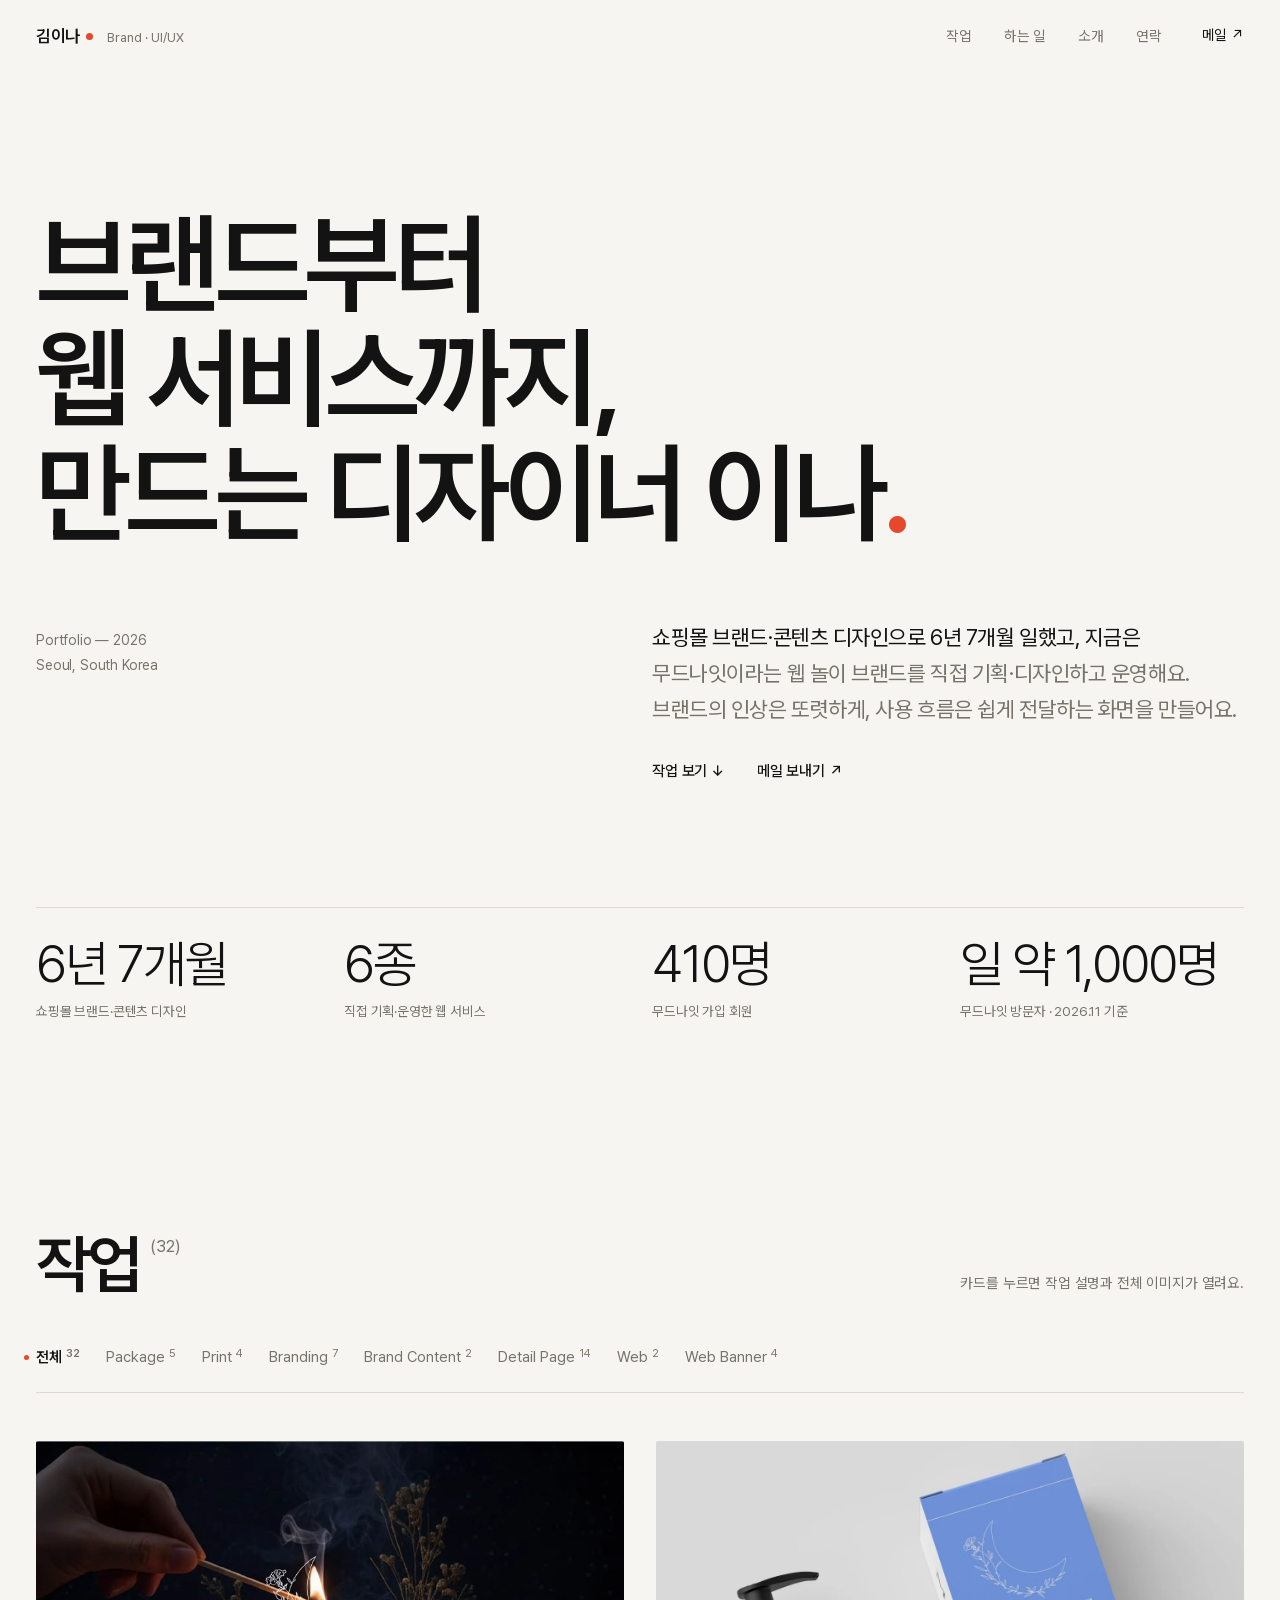
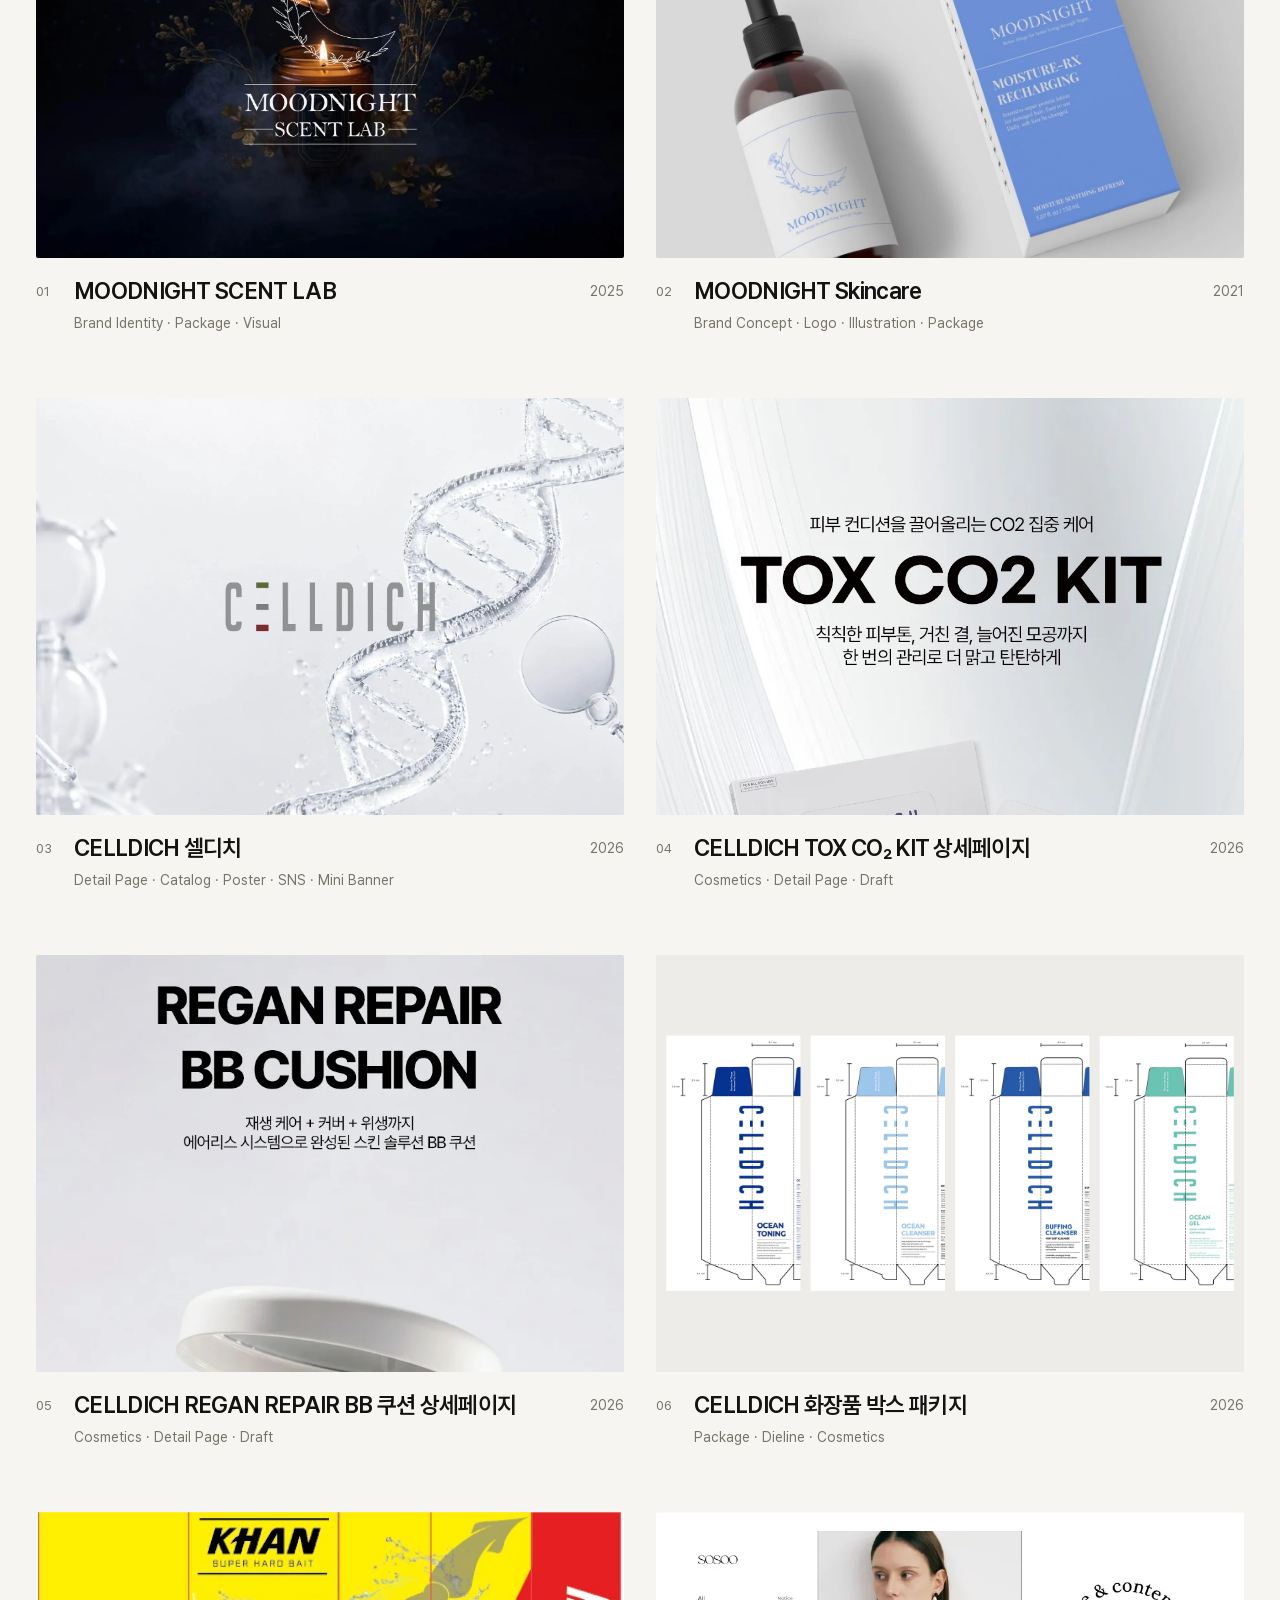
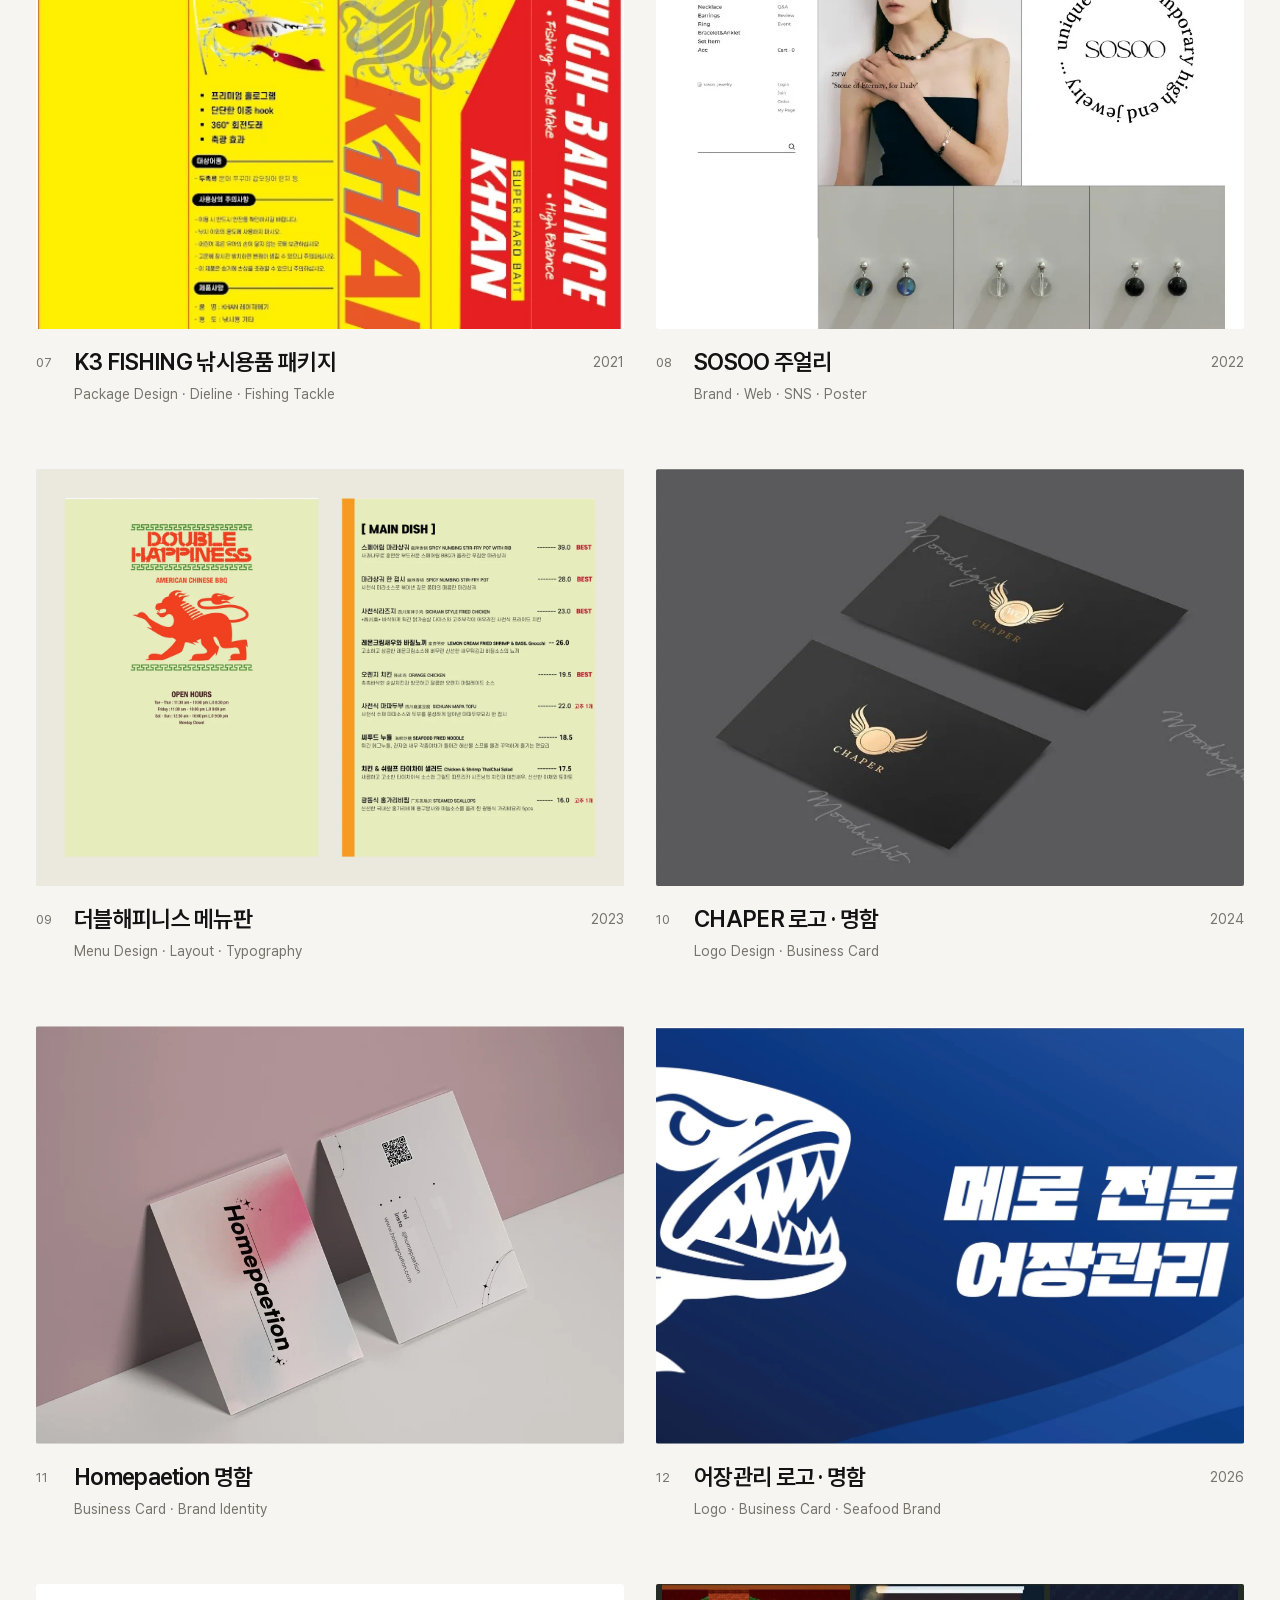
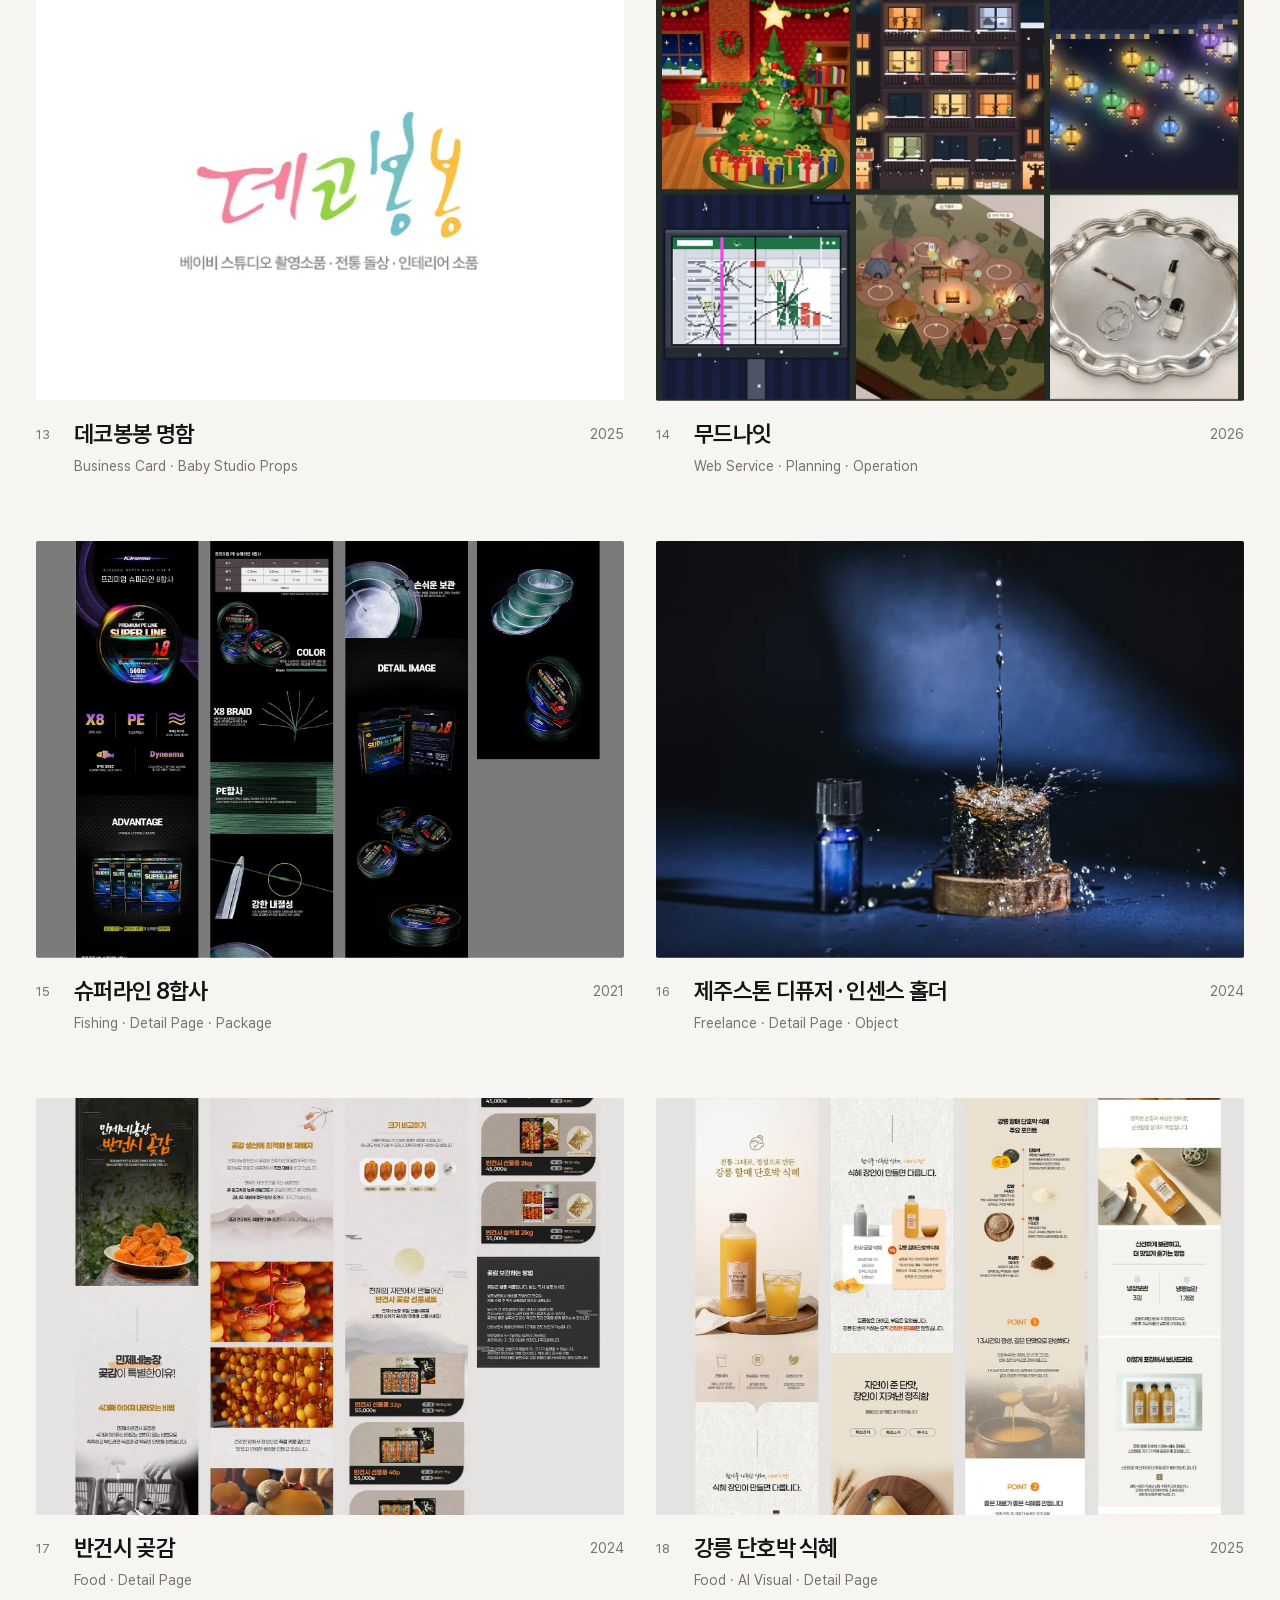
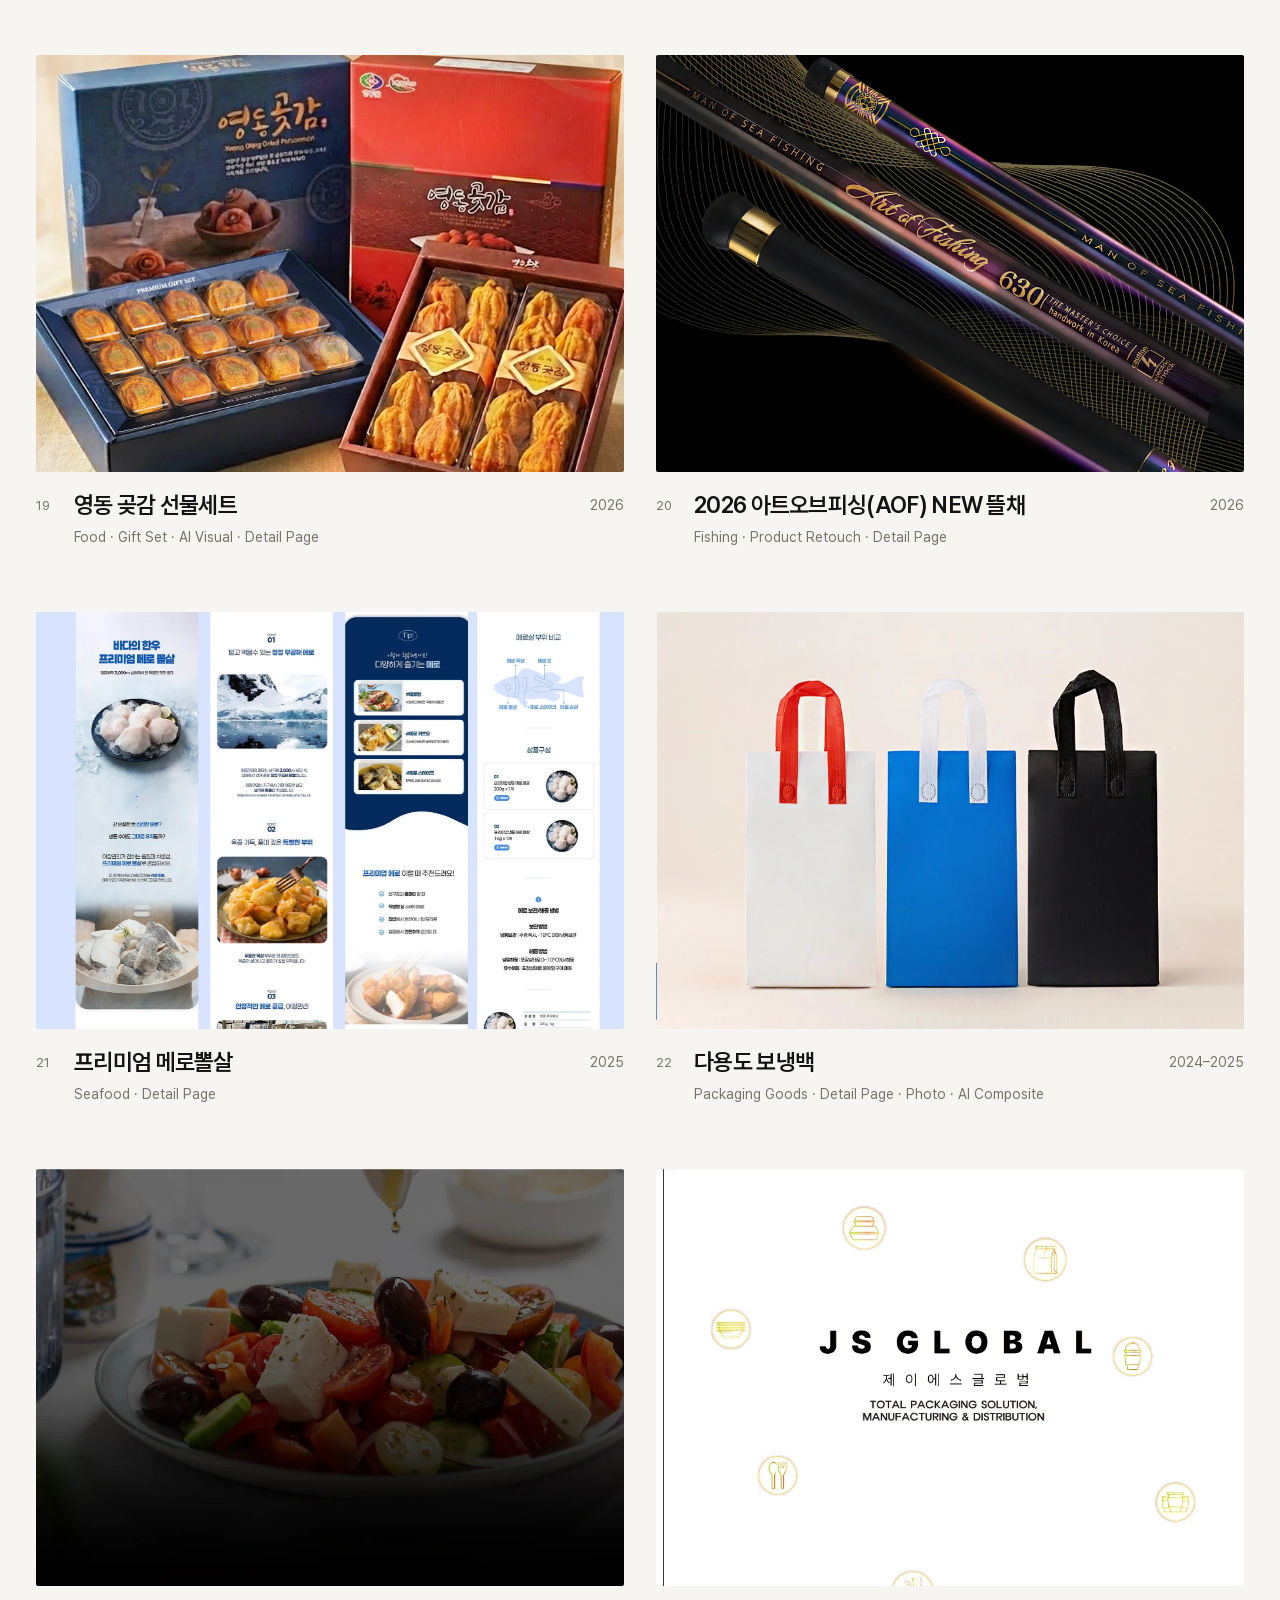
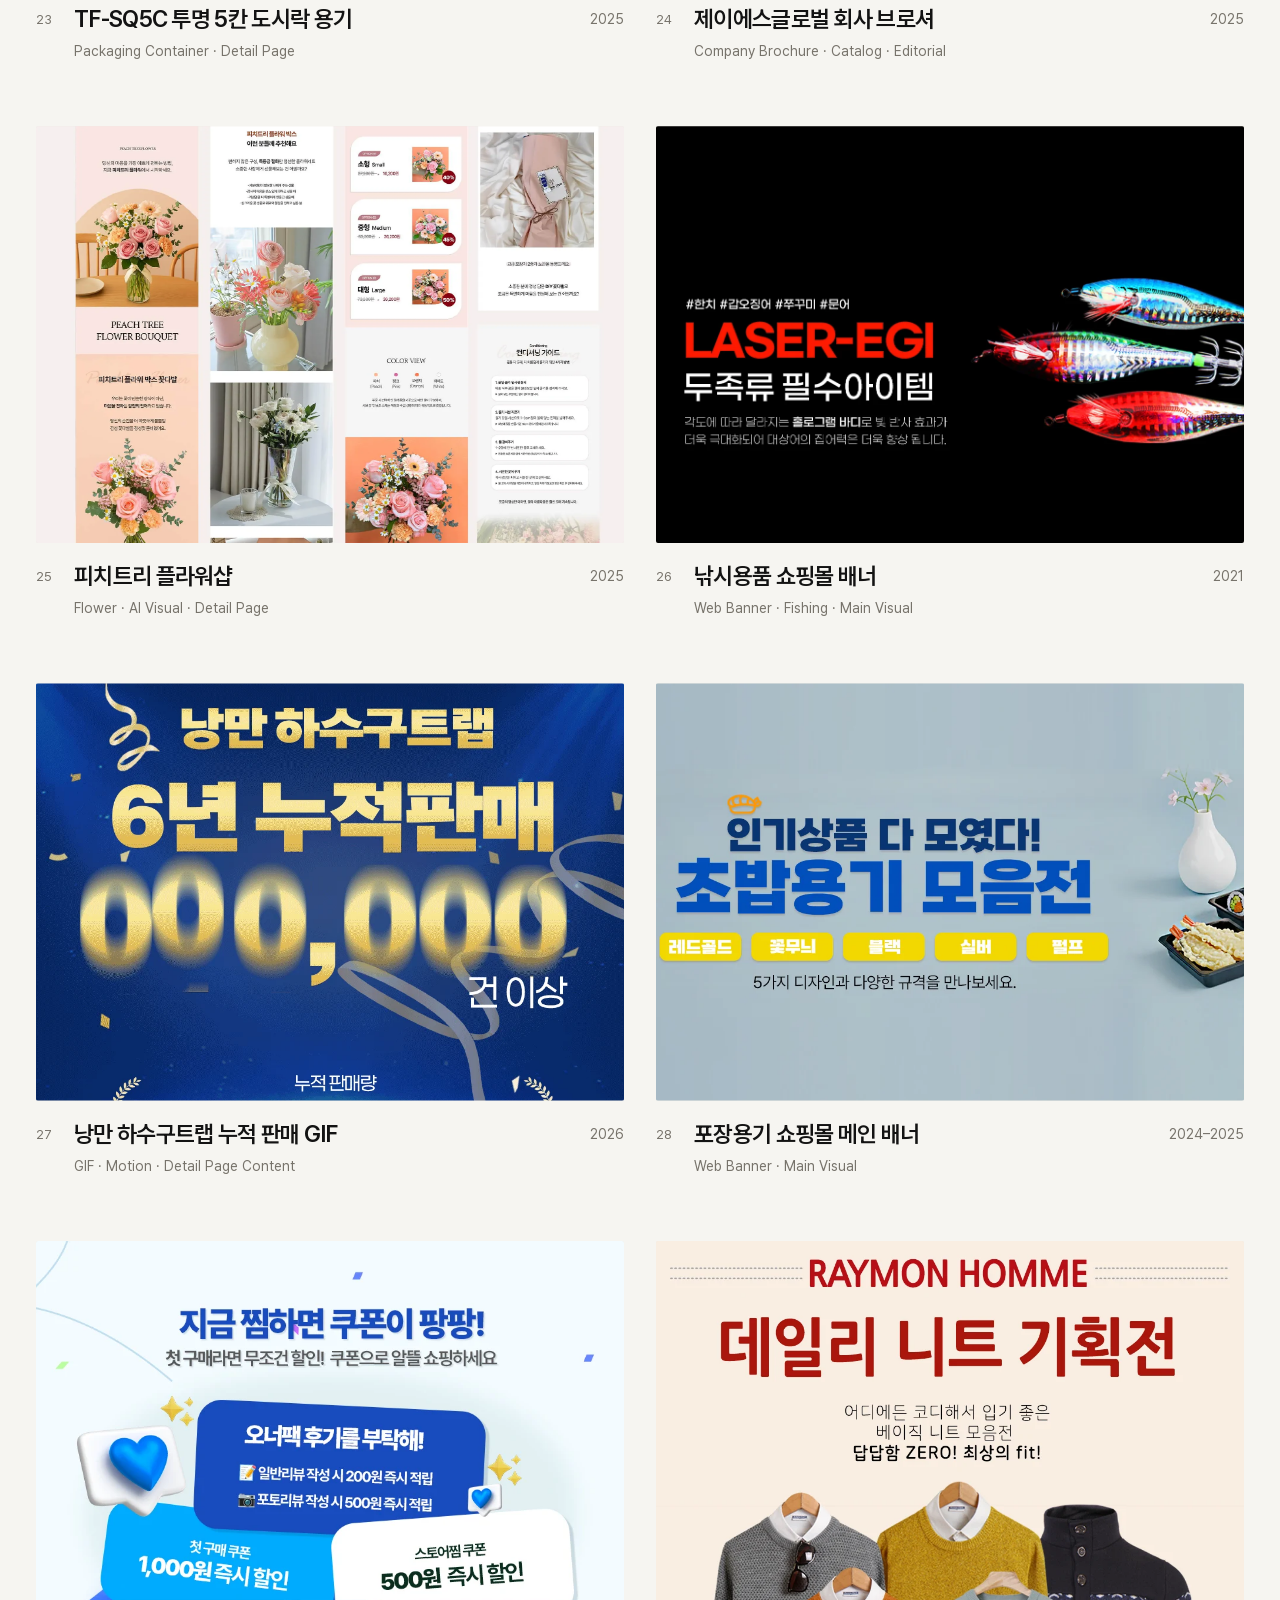
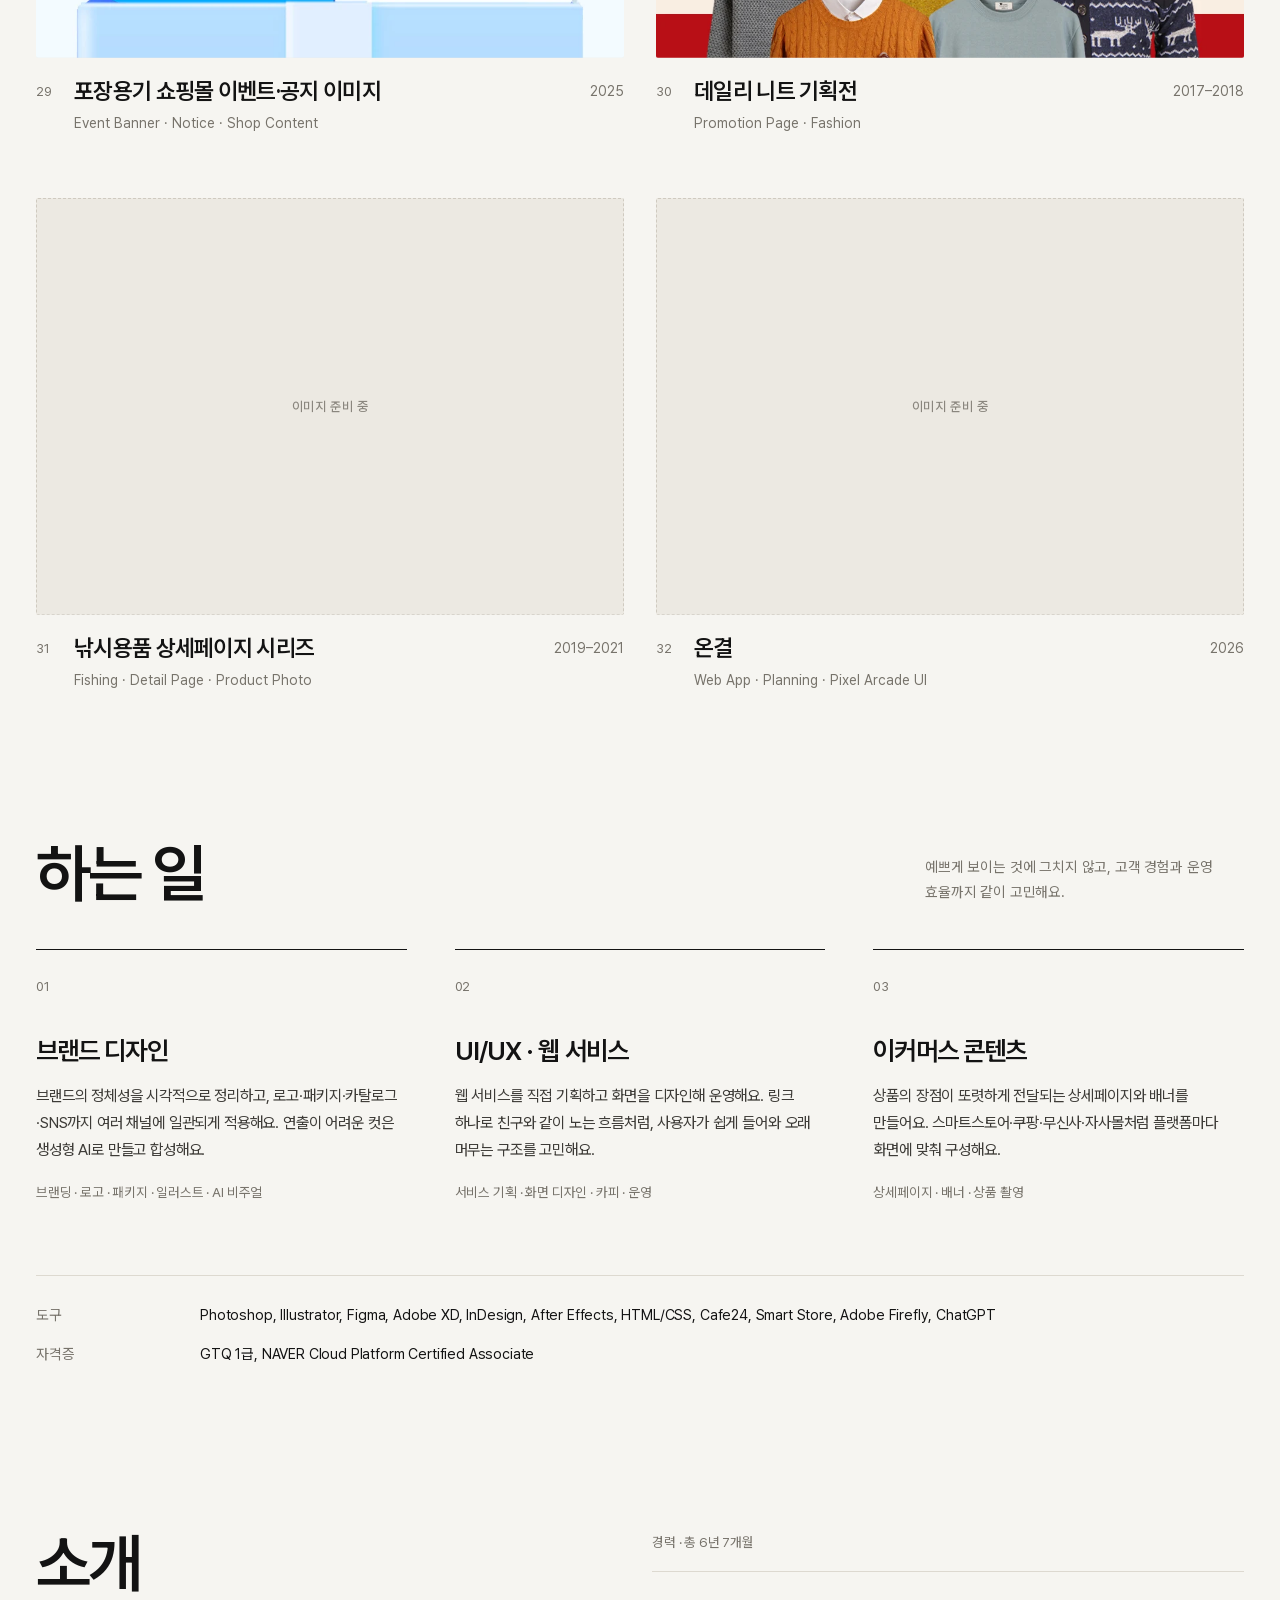
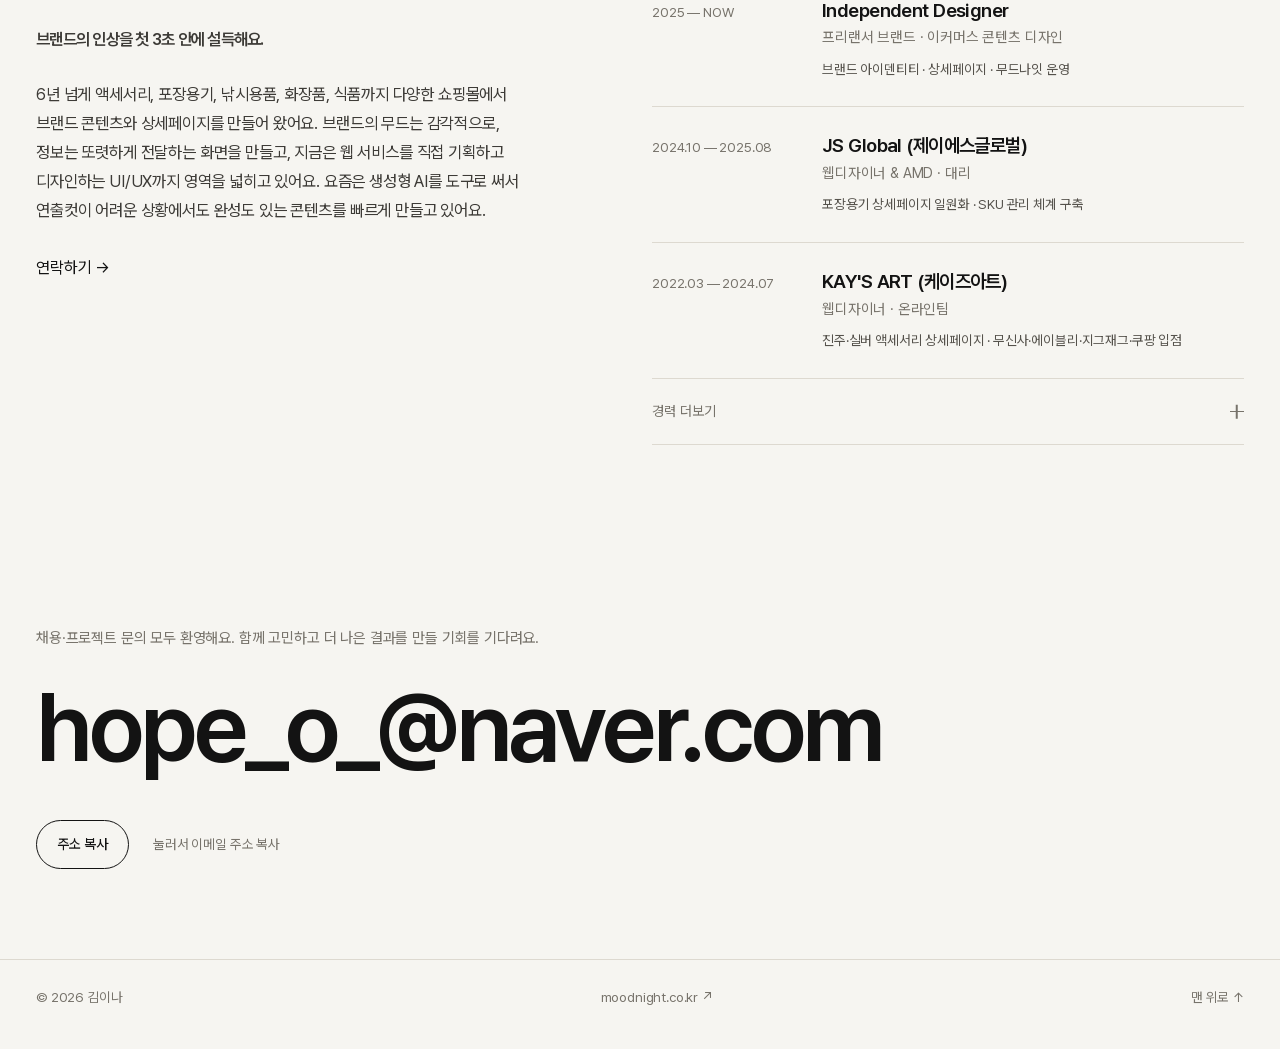
==== index.html @ 915536a5 "Set years for 어장관리 (2026) and 데코봉봉 (2025) Co-Authored-By: Claude Sonnet 5.5 <noreply@anthropic.com> " ====
<!DOCTYPE html><html lang="ko"><head><meta charset="utf-8"><meta name="viewport" content="width=device-width,initial-scale=1">
<title>INA. Portfolio — 브랜드 디자이너 · UI/UX 김이나</title>
<meta name="description" content="브랜드 디자이너 · UI/UX 디자이너 김이나의 포트폴리오. 브랜드 아이덴티티, 패키지, 상세페이지, 그리고 직접 기획하고 운영하는 웹 놀이 브랜드 무드나잇.">
<meta property="og:type" content="website"><meta property="og:title" content="INA. Portfolio — 브랜드 디자이너 · UI/UX 김이나"><meta property="og:description" content="브랜드부터 웹 서비스까지 만드는 디자이너 이나의 포트폴리오."><meta property="og:url" content="https://portfolio.moodnight.co.kr/"><meta property="og:image" content="https://portfolio.moodnight.co.kr/img/og.png?v=2"><meta property="og:image:width" content="1200"><meta property="og:image:height" content="630"><meta property="og:image:alt" content="INA. Portfolio — 브랜드 디자이너 · UI/UX 김이나의 포트폴리오"><meta property="og:locale" content="ko_KR"><meta name="twitter:card" content="summary_large_image">
<link rel="canonical" href="https://portfolio.moodnight.co.kr/">
<meta name="theme-color" content="#F6F5F1">
<link rel="preload" href="fonts/pretendard-var.woff2" as="font" type="font/woff2" crossorigin>
<script>document.documentElement.classList.add('js')</script>
<style>
@font-face{font-family:"Pretendard Var";src:url(fonts/pretendard-var.woff2) format("woff2-variations"),url(fonts/pretendard-var.woff2) format("woff2");font-weight:45 920;font-display:swap}
:root{--bg:#F6F5F1;--ink:#131313;--mute:#77736B;--line:#DDD9D0;--card:#ECE9E2;--accent:#E5482D;--ease:cubic-bezier(.2,.7,.2,1);
--sans:"Pretendard Var","Apple SD Gothic Neo","Malgun Gothic",system-ui,sans-serif}
*{box-sizing:border-box}[hidden]{display:none!important}
html{scroll-behavior:smooth;scroll-padding-top:90px}
body{margin:0;background:var(--bg);color:var(--ink);font:400 16px/1.75 var(--sans);word-break:keep-all;-webkit-font-smoothing:antialiased;overflow-x:clip;letter-spacing:-.01em}
a{color:inherit;text-decoration:none}button{font:inherit;color:inherit;background:none;border:0;padding:0;text-align:inherit;cursor:pointer}
img{display:block;max-width:100%}::selection{background:var(--accent);color:#fff}
:focus-visible{outline:2px solid var(--accent);outline-offset:4px}
.wrap{width:min(100% - 72px,1320px);margin:0 auto}
.mute{color:var(--mute)}
.ul{background:linear-gradient(currentColor,currentColor) 0 100%/0 1px no-repeat;transition:background-size .5s var(--ease);padding-bottom:3px}
.ul:hover{background-size:100% 1px}

/* header */
.top{position:sticky;top:0;z-index:50;background:rgba(246,245,241,.86);backdrop-filter:blur(14px);transition:transform .5s var(--ease)}
.top.hide{transform:translateY(-100%)}
.top-in{height:72px;display:flex;align-items:center;gap:40px}
.logo{font:600 17px/1 var(--sans);letter-spacing:-.02em}.logo i{display:inline-block;width:7px;height:7px;border-radius:50%;background:var(--accent);margin-left:6px;vertical-align:2px}
.logo small{font:400 13px/1 var(--sans);color:var(--mute);margin-left:14px;letter-spacing:0}
.nav{display:flex;gap:32px;margin-left:auto;font-size:14.5px}
.nav a{color:var(--mute);transition:color .3s}.nav a:hover{color:var(--ink)}
.top .mailtop{font-size:14.5px}
.menu-btn{display:none;margin-left:auto;font-size:14.5px}
.mobile-nav{background:var(--bg);border-top:1px solid var(--line)}
.mobile-nav a{display:block;padding:18px 36px;font:600 24px/1 var(--sans);border-bottom:1px solid var(--line);letter-spacing:-.03em}

/* hero */
.hero{padding:15vh 0 60px}
h1{font:600 clamp(44px,8.6vw,138px)/1.04 var(--sans);letter-spacing:-.05em;margin:0 0 70px}
h1 .dot{color:var(--accent)}
.hero-row{display:grid;grid-template-columns:repeat(12,1fr);gap:24px;align-items:start}
.hero-row .l{grid-column:1/6;font-size:14px;color:var(--mute);padding-top:8px}
.hero-row .r{grid-column:7/13}
.hero-row p{margin:0 0 30px;font-size:clamp(18px,1.7vw,22px);line-height:1.65;letter-spacing:-.02em}
.hero-row p span{color:var(--mute)}
.links{display:flex;flex-wrap:wrap;gap:12px 32px;font-size:15px;font-weight:500}
.facts{display:grid;grid-template-columns:repeat(4,1fr);gap:24px;margin-top:120px;border-top:1px solid var(--line);padding-top:28px}
.facts b{display:block;font:300 clamp(34px,4vw,60px)/1.1 var(--sans);letter-spacing:-.04em}
.facts span{display:block;margin-top:8px;font-size:13.5px;color:var(--mute);line-height:1.55}

/* works */
.sec{padding:150px 0 0}
.sec-head{display:flex;flex-wrap:wrap;justify-content:space-between;align-items:flex-end;gap:20px 40px;margin-bottom:44px}
.sec-head h2{margin:0;font:600 clamp(36px,5vw,72px)/1 var(--sans);letter-spacing:-.045em}
.sec-head h2 sup{font:400 .26em/1 var(--sans);color:var(--mute);margin-left:10px;vertical-align:top;letter-spacing:0;position:relative;top:.4em}
.sec-head p{margin:0;font-size:14.5px;color:var(--mute);max-width:22em}
.tabs{display:flex;flex-wrap:wrap;gap:6px 26px;margin:0 0 48px;padding-bottom:18px;border-bottom:1px solid var(--line)}
.filter-button{font-size:15px;color:var(--mute);position:relative;transition:color .3s;padding:4px 0}
.filter-button span{font-size:11px;vertical-align:top;margin-left:4px;color:var(--mute)}
.filter-button:hover{color:var(--ink)}
.filter-button.active{color:var(--ink);font-weight:600}
.filter-button.active::before{content:"";position:absolute;left:-12px;top:50%;width:5px;height:5px;margin-top:-2px;border-radius:50%;background:var(--accent)}
.work-grid{display:grid;grid-template-columns:repeat(2,1fr);gap:64px 32px}
.project-card{display:block;text-align:left}
.pc-art{position:relative;aspect-ratio:1.41;overflow:hidden;background:var(--card);border-radius:2px}
.pc-empty{display:grid;place-items:center;font:500 13px/1 var(--sans);color:#8a867e;letter-spacing:.04em;border:1px dashed #cfcac0}
.pc-art img{width:100%;height:100%;object-fit:cover;transition:transform 1.2s var(--ease)}
.project-card:hover .pc-art img,.project-card:focus-visible .pc-art img{transform:scale(1.04)}
.pc-info{display:grid;grid-template-columns:38px 1fr auto;grid-template-areas:"num name year" ". sub sub";gap:6px 0;padding-top:18px}
.pc-num{grid-area:num;font-size:13px;color:var(--mute);padding-top:5px}
.pc-name{grid-area:name;font:600 clamp(19px,1.8vw,24px)/1.35 var(--sans);letter-spacing:-.03em}
.pc-year{grid-area:year;font-size:14px;color:var(--mute);padding-top:3px}
.pc-sub{grid-area:sub;font-size:14px;color:var(--mute);line-height:1.5}
.pc-cat,.pc-lead{display:none}

/* capabilities */
.cols{display:grid;grid-template-columns:repeat(3,1fr);gap:48px}
.col{border-top:1px solid var(--ink);padding-top:22px}
.col .n{font-size:13px;color:var(--mute)}
.col h3{margin:34px 0 14px;font:600 26px/1.3 var(--sans);letter-spacing:-.035em}
.col p{margin:0 0 18px;color:#3d3b37;font-size:15.5px}
.col .kw{font-size:13.5px;color:var(--mute);margin:0}
.kit{display:grid;grid-template-columns:140px 1fr;gap:14px 24px;margin-top:70px;padding-top:26px;border-top:1px solid var(--line);font-size:14.5px}
.kit dt{color:var(--mute)}.kit dd{margin:0}

/* about */
.about{display:grid;grid-template-columns:repeat(12,1fr);gap:24px}
.about .l{grid-column:1/6}.about .r{grid-column:7/13}
.statement{font:600 clamp(28px,3.4vw,48px)/1.28 var(--sans);letter-spacing:-.045em;margin:0 0 34px}
.about .l p{margin:0 0 30px;color:#3d3b37;font-size:16.5px;max-width:30em}
.total{font-size:13.5px;color:var(--mute);margin:0 0 16px}
.career li:last-child{border-bottom:0}
.more{display:grid;grid-template-rows:0fr;transition:grid-template-rows .6s var(--ease)}
.more.open{grid-template-rows:1fr}
.more-in{overflow:hidden;min-height:0}
.more-in .career li{opacity:0;transform:translateY(-10px);transition:opacity .5s var(--ease),transform .5s var(--ease)}
.more.open .more-in .career li{opacity:1;transform:none}
.more.open .more-in .career li:nth-child(2){transition-delay:.1s}
.morebtn{display:flex;align-items:center;justify-content:space-between;width:100%;padding:20px 0;border-top:1px solid var(--line);border-bottom:1px solid var(--line);font-size:14px;color:var(--mute);cursor:pointer;transition:color .3s}
.morebtn:hover{color:var(--ink)}
.morebtn i{position:relative;width:14px;height:14px;flex:none}
.morebtn i::before,.morebtn i::after{content:"";position:absolute;left:0;top:6px;width:14px;height:1.5px;background:currentColor;transition:transform .4s var(--ease)}
.morebtn i::after{transform:rotate(90deg)}
.morebtn[aria-expanded="true"] i::after{transform:rotate(0)}
.career{list-style:none;margin:0;padding:0}
.career li{display:grid;grid-template-columns:150px 1fr;gap:20px;padding:26px 0;border-top:1px solid var(--line)}
.career time{font-size:13.5px;color:var(--mute);padding-top:3px;line-height:1.7}
.career b{display:block;font:600 19px/1.4 var(--sans);letter-spacing:-.03em}
.career p{margin:0;color:var(--mute);font-size:14.5px}
.career small{display:block;margin-top:8px;font-size:13.5px;line-height:1.7;color:#55524c}

/* contact */
.contact{padding:180px 0 90px}
.contact .q{font-size:15px;color:var(--mute);margin:0 0 24px}
.big-mail{display:inline-block;font:600 clamp(30px,7.6vw,116px)/1.06 var(--sans);letter-spacing:-.05em;word-break:break-all;background:linear-gradient(var(--accent),var(--accent)) 0 100%/0 .06em no-repeat;transition:background-size .7s var(--ease),color .4s}
.big-mail:hover{background-size:100% .06em;color:var(--accent)}
.contact .row{display:flex;flex-wrap:wrap;gap:14px 24px;align-items:center;margin-top:42px;font-size:14.5px}
.pill{border:1px solid var(--ink);border-radius:100px;padding:11px 20px;font-size:14px;font-weight:500;transition:background .3s,color .3s}
.pill:hover{background:var(--ink);color:var(--bg)}
#copy-text{color:var(--mute);font-size:13.5px}
.foot{border-top:1px solid var(--line);padding:26px 0 40px;font-size:13.5px;color:var(--mute)}
.foot .wrap{display:flex;flex-wrap:wrap;gap:10px 32px;justify-content:space-between}
.foot a:hover{color:var(--ink)}

/* modal */
.dialog-backdrop{position:fixed;inset:0;z-index:100;display:grid;place-items:center;padding:24px;background:rgba(19,19,19,.5);backdrop-filter:blur(8px)}
.project-dialog{position:relative;width:min(100%,960px);max-height:calc(100vh - 48px);overflow-y:auto;background:var(--bg);border-radius:6px;animation:up .5s var(--ease);box-shadow:0 30px 80px rgba(0,0,0,.25)}
.project-dialog:focus{outline:0}
.dialog-top{position:sticky;top:0;z-index:3;display:flex;align-items:center;justify-content:space-between;height:56px;padding:0 26px;background:rgba(246,245,241,.92);backdrop-filter:blur(10px);font-size:13.5px;color:var(--mute)}
.icon-button{font-size:14px;font-weight:500;color:var(--ink)}.icon-button:hover{color:var(--accent)}
.dialog-art{aspect-ratio:1.8;max-height:48vh;width:100%;overflow:hidden;background:var(--card)}
.dialog-body{padding:44px 52px 56px}
.dialog-meta{display:flex;gap:14px;margin-bottom:14px;font-size:13.5px;color:var(--mute)}
.dialog-body h2{font:600 clamp(28px,3.4vw,44px)/1.25 var(--sans);letter-spacing:-.045em;margin:0 0 14px}
.dialog-lead{font:500 19px/1.65 var(--sans);margin:0 0 16px;letter-spacing:-.02em}
.dialog-overview{margin:0 0 34px;color:#3d3b37}
.dialog-meta-list{margin:0 0 36px;border-top:1px solid var(--line)}
.dialog-meta-list div{display:grid;grid-template-columns:100px 1fr;gap:16px;padding:13px 0;border-bottom:1px solid var(--line);font-size:14.5px}
.dialog-meta-list dt{color:var(--mute)}.dialog-meta-list dd{margin:0}
.dialog-link{display:inline-block;margin-bottom:34px;font-weight:600;font-size:15px;border-bottom:1px solid var(--ink);padding-bottom:4px}
.dialog-link:hover{color:var(--accent);border-color:var(--accent)}
.dialog-section{margin:0 0 36px}
.dialog-section h3{margin:0 0 14px;font:600 15px/1 var(--sans)}
.dialog-section ul{list-style:none;margin:0;padding:0;display:grid;gap:10px}
.dialog-section li{display:grid;grid-template-columns:20px 1fr;font-size:15.5px;color:#3d3b37}
.dialog-section li span{color:var(--accent)}
.gallery{display:grid;gap:14px}.gallery img{width:100%;height:auto;background:var(--card);border-radius:2px}
.dialog-bottom-button{margin-top:6px;font-size:14.5px;font-weight:500;border:1px solid var(--ink);border-radius:100px;padding:12px 22px;transition:background .3s,color .3s}
.dialog-bottom-button:hover{background:var(--ink);color:var(--bg)}

/* motion */
@keyframes up{from{opacity:0;transform:translateY(24px)}to{opacity:1;transform:none}}
@keyframes lineIn{from{opacity:0;transform:translateY(60%)}to{opacity:1;transform:none}}
h1 span.ln{display:block;overflow:hidden}
h1 span.ln>span{display:block;animation:lineIn 1.1s var(--ease) both;animation-delay:calc(var(--d)*.12s + .1s)}
.js .reveal{opacity:0;transform:translateY(26px);transition:opacity 1s var(--ease),transform 1s var(--ease)}
.js .reveal.in{opacity:1;transform:none}
.js .project-card.reveal{transform:none}
.js .project-card.reveal .pc-art{clip-path:inset(0 0 100% 0);transition:clip-path 1.2s var(--ease)}
.js .project-card.reveal .pc-art img{transform:scale(1.18)}
.js .project-card.reveal.in .pc-art{clip-path:inset(0 0 0 0)}
.js .project-card.reveal.in .pc-art img{transform:scale(1)}
.js .project-card.reveal.in:hover .pc-art img{transform:scale(1.04)}
.js .project-card.reveal .pc-info{opacity:0;transition:opacity .9s .35s}
.js .project-card.reveal.in .pc-info{opacity:1}
@media (prefers-reduced-motion:reduce){*,*::before,*::after{animation:none!important;transition:none!important}html{scroll-behavior:auto}.js .reveal,.js .project-card.reveal .pc-info{opacity:1;transform:none}.js .project-card.reveal .pc-art{clip-path:none}.js .project-card.reveal .pc-art img{transform:none}}

@media (max-width:1000px){.nav,.top .mailtop{display:none}.menu-btn{display:block}.hero-row .l{display:none}.hero-row .r{grid-column:1/13}.facts{grid-template-columns:repeat(2,1fr);margin-top:80px}.cols{grid-template-columns:1fr;gap:40px}.about .l,.about .r{grid-column:1/13}.about .l{margin-bottom:50px}}
@media (max-width:640px){.wrap{width:min(100% - 40px,1320px)}.hero{padding-top:9vh}h1{margin-bottom:44px}.work-grid{grid-template-columns:1fr;gap:48px}.sec{padding-top:100px}.career li{grid-template-columns:1fr;gap:4px}.kit{grid-template-columns:1fr;gap:4px}.kit dd{margin-bottom:14px}.mobile-nav a{padding:16px 20px}.dialog-body{padding:28px 22px 40px}.contact{padding-top:110px}.dialog-meta-list div{grid-template-columns:80px 1fr}.top-in{height:64px}}
</style></head><body>
<header class="top" id="top"><div class="wrap top-in"><a class="logo" href="#top" aria-label="맨 위로">김이나<i></i><small>Brand · UI/UX</small></a>
<nav class="nav" aria-label="메뉴"><a href="#work">작업</a><a href="#expertise">하는 일</a><a href="#about">소개</a><a href="#contact">연락</a></nav>
<a class="mailtop ul" href="mailto:hope_o_@naver.com">메일 ↗</a>
<button class="menu-btn" id="menuBtn" aria-expanded="false" aria-controls="mobile-nav">메뉴</button></div>
<nav class="mobile-nav" id="mobile-nav" aria-label="모바일 메뉴" hidden><a href="#work">작업</a><a href="#expertise">하는 일</a><a href="#about">소개</a><a href="#contact">연락</a></nav></header>
<main>
<section class="hero wrap">
<h1><span class="ln" style="--d:0"><span>브랜드부터</span></span><span class="ln" style="--d:1"><span>웹 서비스까지,</span></span><span class="ln" style="--d:2"><span>만드는 디자이너 이나<span class="dot">.</span></span></span></h1>
<div class="hero-row reveal">
<div class="l">Portfolio — 2026<br>Seoul, South Korea</div>
<div class="r"><p>쇼핑몰 브랜드·콘텐츠 디자인으로 6년 7개월 일했고, 지금은 <span>무드나잇이라는 웹 놀이 브랜드를 직접 기획·디자인하고 운영해요. 브랜드의 인상은 또렷하게, 사용 흐름은 쉽게 전달하는 화면을 만들어요.</span></p>
<div class="links"><a class="ul" href="#work">작업 보기 ↓</a><a class="ul" href="mailto:hope_o_@naver.com">메일 보내기 ↗</a></div></div>
</div>
<div class="facts reveal">
<div><b>6년 7개월</b><span>쇼핑몰 브랜드·콘텐츠 디자인</span></div>
<div><b>6종</b><span>직접 기획·운영한 웹 서비스</span></div>
<div><b>410명</b><span>무드나잇 가입 회원</span></div>
<div><b>일 약 1,000명</b><span>무드나잇 방문자 · 2026.11 기준</span></div>
</div>
</section>

<section class="sec wrap" id="work">
<div class="sec-head reveal"><h2>작업<sup>(32)</sup></h2><p>카드를 누르면 작업 설명과 전체 이미지가 열려요.</p></div>
<div class="tabs" id="tabs" role="group" aria-label="작업 분류"></div>
<div class="work-grid" id="grid"><noscript><p>작업 목록을 보려면 JavaScript가 필요해요.</p></noscript></div>
</section>

<section class="sec wrap" id="expertise">
<div class="sec-head reveal"><h2>하는 일</h2><p>예쁘게 보이는 것에 그치지 않고, 고객 경험과 운영 효율까지 같이 고민해요.</p></div>
<div class="cols reveal">
<article class="col"><span class="n">01</span><h3>브랜드 디자인</h3><p>브랜드의 정체성을 시각적으로 정리하고, 로고·패키지·카탈로그·SNS까지 여러 채널에 일관되게 적용해요. 연출이 어려운 컷은 생성형 AI로 만들고 합성해요.</p><p class="kw">브랜딩 · 로고 · 패키지 · 일러스트 · AI 비주얼</p></article>
<article class="col"><span class="n">02</span><h3>UI/UX · 웹 서비스</h3><p>웹 서비스를 직접 기획하고 화면을 디자인해 운영해요. 링크 하나로 친구와 같이 노는 흐름처럼, 사용자가 쉽게 들어와 오래 머무는 구조를 고민해요.</p><p class="kw">서비스 기획 · 화면 디자인 · 카피 · 운영</p></article>
<article class="col"><span class="n">03</span><h3>이커머스 콘텐츠</h3><p>상품의 장점이 또렷하게 전달되는 상세페이지와 배너를 만들어요. 스마트스토어·쿠팡·무신사·자사몰처럼 플랫폼마다 화면에 맞춰 구성해요.</p><p class="kw">상세페이지 · 배너 · 상품 촬영</p></article>
</div>
<dl class="kit reveal"><dt>도구</dt><dd>Photoshop, Illustrator, Figma, Adobe XD, InDesign, After Effects, HTML/CSS, Cafe24, Smart Store, Adobe Firefly, ChatGPT</dd><dt>자격증</dt><dd>GTQ 1급, NAVER Cloud Platform Certified Associate</dd></dl>
</section>

<section class="sec wrap" id="about">
<div class="about">
<div class="l reveal"><div class="sec-head" style="margin-bottom:34px"><h2>소개</h2></div>
<p class="statement">브랜드의 인상을 첫 3초 안에 설득해요.</p>
<p>6년 넘게 액세서리, 포장용기, 낚시용품, 화장품, 식품까지 다양한 쇼핑몰에서 브랜드 콘텐츠와 상세페이지를 만들어 왔어요. 브랜드의 무드는 감각적으로, 정보는 또렷하게 전달하는 화면을 만들고, 지금은 웹 서비스를 직접 기획하고 디자인하는 UI/UX까지 영역을 넓히고 있어요. 요즘은 생성형 AI를 도구로 써서 연출컷이 어려운 상황에서도 완성도 있는 콘텐츠를 빠르게 만들고 있어요.</p>
<a class="ul" href="#contact">연락하기 →</a></div>
<div class="r reveal"><p class="total">경력 · 총 6년 7개월</p>
<ol class="career">
<li><time>2025 — NOW</time><div><b>Independent Designer</b><p>프리랜서 브랜드 · 이커머스 콘텐츠 디자인</p><small>브랜드 아이덴티티 · 상세페이지 · 무드나잇 운영</small></div></li>
<li><time>2024.10 — 2025.08</time><div><b>JS Global (제이에스글로벌)</b><p>웹디자이너 &amp; AMD · 대리</p><small>포장용기 상세페이지 일원화 · SKU 관리 체계 구축</small></div></li>
<li><time>2022.03 — 2024.07</time><div><b>KAY'S ART (케이즈아트)</b><p>웹디자이너 · 온라인팀</p><small>진주·실버 액세서리 상세페이지 · 무신사·에이블리·지그재그·쿠팡 입점</small></div></li>
</ol>
<div class="more" id="careerMore"><div class="more-in"><ol class="career" id="careerList">
<li><time>2019.10 — 2021.10</time><div><b>현진물류</b><p>웹디자이너 · 온라인팀</p><small>낚시용품 상세페이지와 패키지</small></div></li>
<li><time>2017.06 — 2018.07</time><div><b>벅스드림</b><p>브랜드디자인</p></div></li>
</ol></div></div>
<button class="morebtn" id="careerBtn" type="button" aria-expanded="false" aria-controls="careerMore"><span>경력 더보기</span><i aria-hidden="true"></i></button></div>
</div>
</section>

<section class="contact wrap" id="contact">
<div class="reveal">
<p class="q">채용·프로젝트 문의 모두 환영해요. 함께 고민하고 더 나은 결과를 만들 기회를 기다려요.</p>
<a class="big-mail" href="mailto:hope_o_@naver.com"><span id="mail">hope_o_@naver.com</span></a>
<div class="row"><button class="pill" id="copy" aria-label="이메일 주소 복사">주소 복사</button><span id="copy-text" role="status" aria-live="polite">눌러서 이메일 주소 복사</span></div>
</div>
</section>
</main>
<footer class="foot"><div class="wrap"><span>© 2026 김이나</span><a href="https://www.moodnight.co.kr" target="_blank" rel="noopener">moodnight.co.kr ↗</a><a href="#top">맨 위로 ↑</a></div></footer>
<div class="dialog-backdrop" id="modal" hidden><section class="project-dialog" role="dialog" aria-modal="true" aria-labelledby="d-name" tabindex="-1"><div class="dialog-top"><span id="d-num"></span><button class="icon-button" id="d-close" aria-label="닫기">닫기 ✕</button></div><div class="dialog-art"><img id="d-img" src="" alt="" style="width:100%;height:100%;object-fit:cover"></div><div class="dialog-body"><div class="dialog-meta"><span id="d-cat"></span><span id="d-year"></span></div><h2 id="d-name"></h2><p class="dialog-lead" id="d-lead"></p><p class="dialog-overview" id="d-summary"></p><dl class="dialog-meta-list" id="d-meta"></dl><div id="d-link"></div><div class="dialog-section"><h3>맡은 일</h3><ul id="d-role"></ul></div><div class="dialog-section"><h3>결과</h3><ul id="d-result"></ul></div><div class="dialog-section"><h3>작업 이미지</h3><div class="gallery" id="d-gallery"></div></div><button class="dialog-bottom-button" id="d-back">← 목록으로</button></div></section></div>
<script>
const projects=[{"id": "scentlab", "num": "01", "cat": "Branding", "name": "MOODNIGHT SCENT LAB", "sub": "Brand Identity · Package · Visual", "year": "2025", "cover": "p03.webp", "lead": "고요한 밤의 향기를 담은 비건 향 브랜드", "overview": "고요하고 신비로운 밤의 자연에서 영감을 받아, 일상 속 힐링과 감각적인 경험을 선사하는 비건 향 브랜드를 직접 만들었습니다. 섬세한 라인 로고와 절제된 미드나잇 블루 컬러, 촉각적인 엠보싱 패키지로 브랜드의 철학과 품질이 바로 느껴지게 했습니다.", "role": ["브랜드 콘셉트와 핵심 가치(Calm · Night · Scent Ritual) 정의", "로고 디자인과 컬러 시스템", "캔들 박스 패키지 전개도와 컬러 베리에이션", "브랜드 무드 비주얼"], "result": ["로고부터 패키지, 비주얼까지 하나의 톤으로 이어지는 브랜드 시스템 완성"], "meta": [["참여", "100% 개인 작업"], ["Tool", "Photoshop · Illustrator"]], "gallery": ["p03.webp", "p04.webp", "p05.webp", "p06.webp", "p07.webp", "p08.webp"], "tags": ["Package"]}, {"id": "skincare", "num": "02", "cat": "Branding", "name": "MOODNIGHT Skincare", "sub": "Brand Concept · Logo · Illustration · Package", "year": "2021", "cover": "skin00.webp", "lead": "달과 꽃을 직접 그려 만든 비건 스킨케어 브랜드 콘셉트", "overview": "'Better things for better living through Vegan.'이라는 슬로건 아래, 밤과 식물의 이미지를 담은 비건 스킨케어 브랜드를 기획했습니다. 달과 꽃 일러스트를 직접 그려 심볼로 만들고, 세리프 워드마크와 함께 가로형·원형·정방형 로고 시스템으로 정리했습니다. 같은 로고를 흰 라벨, 블랙 라벨, 블루 박스로 바꿔 보며 패키지 베리에이션을 검토했습니다. 정식 출시까지는 이어지지 않은 콘셉트 작업입니다.", "role": ["브랜드 콘셉트와 슬로건 기획", "달과 꽃 일러스트 직접 제작, 로고·워드마크 디자인", "로고 시스템(가로형·원형·정방형) 정리", "병 라벨과 박스 패키지 디자인, 컬러 베리에이션"], "result": ["일러스트부터 로고, 패키지까지 하나의 톤으로 이어지는 브랜드 콘셉트 완성"], "meta": [["참여", "100% 개인 작업"], ["상태", "미출시 콘셉트 · 2021.12"]], "gallery": ["skin01.webp", "skin02.webp", "skin03.webp", "skin04.webp", "skin05.webp", "skin06.webp"], "tags": ["Package"]}, {"id": "celldich", "num": "03", "cat": "Brand Content", "name": "CELLDICH 셀디치", "sub": "Detail Page · Catalog · Poster · SNS · Mini Banner", "year": "2026", "cover": "p09.webp", "lead": "전문 스킨케어 브랜드의 콘텐츠를 한 톤으로", "overview": "전문적인 화장품 성분과 제품 효능을 소비자가 쉽게 이해할 수 있도록 정보 구조를 다시 짰습니다. 마스크팩, BB 쿠션, CO₂ 키트 상세페이지부터 제품 카탈로그, 박람회 포스터, SNS까지 브랜드의 클리니컬한 이미지를 같은 톤으로 이어 갔습니다.", "role": ["마스크팩 상세페이지: 피부 고민 → 핵심 성분 → 바이오셀룰로오스 소재 → 사용 효과 흐름 설계, GIF 제작", "REGAN REPAIR BB 쿠션: 제품 비주얼, 성분, 컬러 비교, 사용 전후 콘텐츠 단계 구성", "TOX CO₂ KIT: 탄산 활성화 원리와 사용 과정을 그래픽·데이터 콘텐츠로 전달", "상품 카탈로그: 제품 정보를 일관된 규칙으로 정리하고 정보 위계 설계", "박람회 포스터: Ferita Mask 메인, R-Ampoule Kit 서브로 라인업 확장", "SNS 피드 콘텐츠", "제품별 미니배너 초안: TOX CO₂ KIT, FERITA R-AMPOULE KIT, FERITA MASK, FERITA POVA CREAM 7종 (제품당 1~2가지 시안)"], "result": ["상세페이지 · 카탈로그 · 포스터 · SNS까지 이어지는 일관된 브랜드 콘텐츠"], "meta": [["참여", "기획 · 디자인 · 이미지 보정 100% 개인 작업"], ["AI 활용", "ChatGPT · Adobe Firefly"], ["Font", "Pretendard · Noto Sans KR · Montserrat"]], "gallery": ["p09.webp", "p10.webp", "p11.webp", "p12.webp", "p13.webp", "p14.webp", "p15.webp", "p16.webp", "p17.webp", "p18.webp", "p19.webp", "celldich-mini.webp"]}, {"id": "tox", "cat": "Detail Page", "name": "CELLDICH TOX CO₂ KIT 상세페이지", "sub": "Cosmetics · Detail Page · Draft", "year": "2026", "cover": "tox00.webp", "lead": "탄산 활성화 원리와 사용 과정을 단계별로 풀어낸 키트 상세페이지", "overview": "셀디치 TOX CO₂ KIT의 상세페이지 초안입니다. 피부 고민에서 시작해 3단계 키트 구성, CO₂ 활성화 원리, 사용 방법, 사용 전후 비교와 리뷰 영역까지 한 흐름으로 정리했습니다.", "role": ["상세페이지 구성과 디자인", "3단계 키트 구성·사용 방법 정보 정리", "CO₂ 활성화 원리 그래픽과 사용 전후 비교 레이아웃"], "result": [], "meta": [["소속", "셀디치"], ["상태", "초안"]], "gallery": ["tox-01.webp", "tox-02.webp", "tox-03.webp", "tox-04.webp", "tox-05.webp", "tox-06.webp", "tox-07.webp", "tox-08.webp", "tox-09.webp", "tox-10.webp", "tox-11.webp", "tox-12.webp", "tox-13.webp", "tox-14.webp", "tox-15.webp", "tox-16.webp", "tox-17.webp"], "num": "04"}, {"id": "bbcushion", "cat": "Detail Page", "name": "CELLDICH REGAN REPAIR BB 쿠션 상세페이지", "sub": "Cosmetics · Detail Page · Draft", "year": "2026", "cover": "bbc00.webp", "lead": "재생 케어 성분과 커버력을 차분하게 전달한 BB 쿠션 상세페이지", "overview": "셀디치 REGAN REPAIR BB 쿠션의 상세페이지 초안입니다. 제품 첫인상 컷에서 시작해 재생 케어 성분, 두 가지 톤 컬러 안내, 사용 전후 비교, 제품 정보까지 흰색과 쿨 그레이 톤으로 정리했습니다.", "role": ["상세페이지 구성과 디자인", "핵심 성분 4종 소개와 컬러(LIGHT·NATURAL) 비교 레이아웃", "제품 정보 표 정리"], "result": [], "meta": [["소속", "셀디치"], ["상태", "초안"]], "gallery": ["bbc-01.webp", "bbc-02.webp", "bbc-03.webp", "bbc-04.webp", "bbc-05.webp", "bbc-06.webp", "bbc-07.webp", "bbc-08.webp", "bbc-09.webp"], "num": "05"}, {"id": "celbox", "cat": "Branding", "name": "CELLDICH 화장품 박스 패키지", "sub": "Package · Dieline · Cosmetics", "year": "2026", "cover": "celbox00.webp", "lead": "제품마다 컬러를 달리한 화장품 박스 전개도 4종", "overview": "셀디치 오션 토닝, 오션 클렌저, 버핑 클렌저, 오션 젤 박스 패키지의 전개도를 디자인했습니다. 제품마다 컬러를 하나씩 정해 한눈에 구분되게 하고, 세로로 세운 CELLDICH 로고를 같은 위치에 두어 라인이 하나로 보이게 했습니다. 제품명, 사용 방법, 전성분, 사용 시 주의 사항 같은 표시 사항을 한 판 안에 정리했습니다.", "role": ["박스 패키지 전개도 디자인 4종", "제품별 컬러 구분과 로고 배치", "제품명·사용 방법·전성분·주의 사항 등 표시 사항 레이아웃"], "result": [], "meta": [["소속", "셀디치"], ["Tool", "Illustrator"]], "gallery": ["celbox00.webp", "celbox-1.webp", "celbox-2.webp", "celbox-3.webp", "celbox-4.webp"], "tags": ["Package"], "num": "06"}, {"id": "k3pack", "cat": "Branding", "tags": ["Package"], "name": "K3 FISHING 낚시용품 패키지", "sub": "Package Design · Dieline · Fishing Tackle", "year": "2021", "cover": "k3-00.webp", "lead": "루어 박스와 묶음바늘 헤더 카드, 인쇄용 전개도까지", "overview": "현진물류에서 K3 FISHING 낚시용품 패키지를 디자인했습니다. 금속 지그 IKA METAL 박스는 블랙 바탕에 빛줄기 패턴으로 제품 성격을 살렸고, 쭈꾸미·갑오징어용 KHAN 박스는 노랑과 빨강의 큰 대비로 진열대에서 눈에 띄게 했습니다. 묶음바늘 헤더 카드는 색과 패턴을 달리한 시안으로 만들었습니다. 모두 인쇄용 전개도 형태로 작업했고, 규격 치수와 CMYK 인쇄 안내를 함께 표기했습니다.", "role": ["패키지 박스·헤더 카드 디자인", "인쇄용 전개도 작업(규격 치수·CMYK 안내 표기)", "묶음바늘 헤더 카드 색상·패턴 시안"], "result": [], "meta": [["소속", "현진물류 · 2021"], ["브랜드", "K3 FISHING 로고 사용"], ["참여", "패키지 디자인"]], "gallery": ["k3-ika.webp", "k3-khan.webp", "k3-bind2.webp", "k3-bind1.webp", "k3-bind3.webp"], "num": "07"}, {"id": "sosoo", "num": "08", "cat": "Brand Content", "name": "SOSOO 주얼리", "sub": "Brand · Web · SNS · Poster", "year": "2022", "cover": "sosoo00.webp", "lead": "웹사이트와 인스타그램, 포스터로 이어지는 주얼리 브랜드 콘텐츠", "overview": "케이즈아트 재직 중 참여한 SOSOO 주얼리 브랜드 작업입니다. 브랜드 웹사이트, 인스타그램 피드, 컬렉션 포스터까지 채널마다 같은 무드가 이어지도록 구성한 콘텐츠를 담았습니다. 로고는 브랜드에서 제공받아 사용했습니다.", "role": ["브랜드 채널 콘텐츠 제작 참여", "웹사이트·인스타그램·포스터에 같은 무드 적용"], "result": [], "meta": [["소속", "케이즈아트 · 2022"], ["참여", "브랜드 콘텐츠 제작 참여"], ["로고", "브랜드 제공"]], "gallery": ["sosoo-web1.webp", "sosoo-web2.webp", "sosoo-web3.webp", "sosoo-ig1.webp", "sosoo-ig2.webp", "sosoo-ig3.webp", "sosoo-ig4.webp", "sosoo-poster1.webp", "sosoo-poster2.webp"]}, {"id": "doublehappiness", "cat": "Print", "name": "더블해피니스 메뉴판", "sub": "Menu Design · Layout · Typography", "year": "2023", "cover": "menu00.webp", "lead": "아메리칸 차이니즈 BBQ 레스토랑의 메뉴판", "overview": "'DOUBLE HAPPINESS' 아메리칸 차이니즈 BBQ 레스토랑의 메뉴판을 프리랜서로 디자인했습니다. 런치, BBQ 플래터, 메인 디시, 밥·면, 사이드, 백주·하이볼·주류까지 구분하고, 한글 메뉴명 옆에 중문·영문을 함께 적어 어떤 손님이 봐도 읽히게 했습니다. 설명, 가격, BEST·맵기 표시의 위치를 일정하게 맞춰 훑어보며 고르기 쉽게 정리했고, 주황과 레드 두 가지 컬러 버전으로 만들었습니다.", "role": ["메뉴 카테고리 구성과 페이지 레이아웃", "한글·중문·영문 병기 타이포그래피와 가격·설명 정보 위계", "BEST, 맵기 등 표시 정리", "주황·레드 컬러 베리에이션"], "result": [], "meta": [["참여", "프리랜서 · 메뉴판 디자인"], ["로고·일러스트", "브랜드 기존 로고 사용"], ["Tool", "Illustrator"]], "gallery": ["menu-01.webp", "menu-02.webp", "menu-03.webp", "menu-04.webp", "menu-05.webp", "menu-06.webp", "menu-07.webp", "menu-08.webp", "menu-09.webp", "menu-10.webp", "menu-11.webp", "menu-12.webp", "menu-13.webp"], "num": "09"}, {"id": "chaper", "cat": "Branding", "name": "CHAPER 로고 · 명함", "sub": "Logo Design · Business Card", "year": "2024", "cover": "chaper00.webp", "lead": "날개 엠블럼 로고와 금박 명함 시안", "overview": "CHAPER 로고를 디자인하고 명함 목업에 적용해 보여드린 시안입니다. 날개 달린 원형 엠블럼에 세리프 워드마크를 더해 고급스럽고 단정한 인상을 만들었고, 어두운 바탕에는 금박, 밝은 바탕에는 연한 은은한 인쇄 느낌으로 두 가지 면을 비교할 수 있게 했습니다.", "role": ["로고 디자인(엠블럼 + 워드마크)", "명함 목업 적용 시안", "밝은·어두운 바탕 버전 구성"], "result": [], "meta": [["참여", "로고 디자인"], ["비고", "명함 이미지는 목업에 적용한 시안"]], "gallery": ["chaper-1.webp", "chaper-2.webp", "chaper-3.webp", "chaper-4.webp"], "num": "10"}, {"id": "homepaetion", "cat": "Branding", "name": "Homepaetion 명함", "sub": "Business Card · Brand Identity", "year": "", "cover": "hp00.webp", "lead": "핑크 그라데이션과 반짝임 포인트로 만든 브랜드 명함", "overview": "Homepaetion 명함을 디자인했습니다. 앞면은 핑크와 연한 블루가 번지는 그라데이션 위에 굵은 이탤릭 로고타입과 반짝이는 별 장식을 올려 부드럽고 산뜻한 분위기를 냈습니다. 뒷면은 정보를 줄이고 QR 코드와 가는 곡선 장식으로 정리해 읽기 쉽게 했고, 가로형과 세로형 두 가지 배치를 만들었습니다.", "role": ["명함 디자인(앞·뒷면)", "로고타입과 장식 요소 구성", "가로형·세로형 배치 시안"], "result": [], "meta": [["참여", "명함 디자인"], ["비고", "이름·전화번호는 가림 처리, 명함 이미지는 목업에 적용"]], "gallery": ["hp-1.webp", "hp-2.webp"], "num": "11"}, {"id": "eojang", "cat": "Branding", "name": "어장관리 로고 · 명함", "sub": "Logo · Business Card · Seafood Brand", "year": "2026", "cover": "ej00.webp", "lead": "메로(파타고니아 이빨고기) 수입 브랜드의 로고와 명함 시안", "overview": "메로 전문 수입 브랜드의 로고를 직접 디자인하고, 이를 적용한 명함 시안을 만들었습니다. 이빨고기의 강한 인상을 살린 심볼을 크게 쓰고, 파란 바탕 두 가지(시안 01, 03)와 어두운 네이비에 금색을 쓴 시안으로 분위기를 비교했습니다. 뒷면은 이름·직책·연락처를 같은 위치에 정리했고, 공장과 사무실 주소를 나눠 표기했습니다.", "role": ["브랜드 로고 디자인(이빨고기 심볼 + 워드마크)", "명함 시안 디자인(앞·뒷면)", "파란 바탕 2종과 금색 시안으로 톤 비교", "공장·사무실 주소 구분 표기"], "result": [], "meta": [["참여", "로고 · 명함 디자인"], ["비고", "이름·연락처는 가림·대체 처리 (김OO, 임의 번호·주소)"]], "gallery": ["ej-s1.webp", "ej-s3.webp", "ej-seo.webp"], "num": "12", "tags": ["Print"]}, {"id": "decobonbon", "cat": "Print", "name": "데코봉봉 명함", "sub": "Business Card · Baby Studio Props", "year": "2025", "cover": "deco00.webp", "lead": "파스텔 컬러 로고를 살린 베이비 스튜디오 소품 브랜드 명함", "overview": "베이비 스튜디오 촬영소품, 전통 돌상, 인테리어 소품을 다루는 데코봉봉의 명함을 디자인했습니다. 앞면은 분홍·민트·노랑 손글씨 로고만 크게 보여 주고, 뒷면은 이름과 직함, 연락처, SNS·카카오 채널, QR 코드를 한 줄씩 정리해 읽기 쉽게 했습니다.", "role": ["명함 디자인(앞·뒷면)", "로고 색을 살린 연락처 항목 구성"], "result": [], "meta": [["참여", "명함 디자인"], ["로고", "브랜드 기존 로고 사용"], ["비고", "이름·연락처는 가림·대체 처리, QR은 가림"]], "gallery": ["deco-card.webp"], "num": "13"}, {"id": "moodnight", "num": "14", "cat": "Web", "name": "무드나잇", "sub": "Web Service · Planning · Operation", "year": "2026", "cover": "moodnight.webp", "lead": "직접 기획하고 운영하는 웹 놀이 브랜드", "overview": "링크 하나로 친구와 함께 노는 무료 웹 놀이 브랜드 moodnight.co.kr을 직접 기획하고 운영하고 있습니다. 서비스 기획, 화면 디자인, 카피, 운영, 광고까지 맡았고 개발은 AI 도구와 함께 진행했습니다. 광고보다 친구 링크 공유로 사람들이 모이는 구조를 만들었습니다. 화면을 설계할 때는 빠르게 쓰고 바로 즐길 수 있는 흐름을 가장 먼저 봤습니다. 직접 써 보면서 번거롭거나 효율이 떨어지는 단계는 덜어 내고, 입력까지 가는 클릭 수를 줄이는 방향으로 손봤습니다.", "role": ["서비스 6종 기획과 화면 디자인: 산타의 선물가게, 성탄맨션, 무드나잇 산사, 박살방, MY LITTLE CAMP, Silver Tray Studio", "사용자가 입력을 빠르게 끝낼 수 있는 UX 설계: 번거로운 단계를 직접 써 보며 덜어 내고 클릭 수 감소", "선물 고르기: 선물을 랜덤으로 보여 주고 '다른 선물 보기'로 바꿔 볼 수 있게 해 고르는 단계를 줄임", "박살방: 다 부수면 새 물건이 저절로 채워져 끊김 없이 이어서 즐기도록 설계", "카피라이팅과 블로그 콘텐츠", "인스타그램 광고 소재 제작과 운영", "회원·신고 관리 등 서비스 운영"], "result": ["일 방문자 약 1,000명, 7일 방문자 4,370명 (2026.11.15 기준)", "가입 회원 410명"], "meta": [["참여", "기획 · 디자인 · 운영 100%, 개발은 AI 도구 활용"], ["Link", "moodnight.co.kr"]], "link": "https://www.moodnight.co.kr", "gallery": ["santa.webp", "mansion.webp", "sansa.webp", "smash.webp", "camp.webp", "tray.webp"]}, {"id": "superline", "num": "15", "cat": "Detail Page", "name": "슈퍼라인 8합사", "sub": "Fishing · Detail Page · Package", "year": "2021", "cover": "p30.webp", "lead": "상세페이지와 패키지를 하나의 디자인으로", "overview": "깊고 차가운 바다를 모티브로 K3F 슈퍼라인 8합사의 강도·직진성·내구성이 바로 보이도록 블랙 바탕에 네온 포인트 컬러를 썼습니다. 상세페이지와 합사 패키지를 함께 설계해 온·오프라인 어디서나 같은 브랜드로 보이게 했습니다.", "role": ["제품 촬영과 이미지 보정", "상세페이지 기획과 디자인", "합사 패키지 디자인"], "result": ["패키지와 상세페이지 사이의 디자인 일관성 확보", "제품 성능 포인트가 드러나는 정보 구조", "과장 없는 설명 중심 구성으로 브랜드 신뢰도 강화"], "meta": [["참여", "디자인 및 기획 100% 개인 작업"], ["Font", "나눔고딕"]], "gallery": ["p29.webp", "p30.webp", "p31.webp", "superline-d1.webp", "superline-d2.webp", "superline-d3.webp", "superline-d4.webp", "superline-d5.webp"], "tags": ["Package"]}, {"id": "jejustone", "num": "16", "cat": "Detail Page", "name": "제주스톤 디퓨저 · 인센스 홀더", "sub": "Freelance · Detail Page · Object", "year": "2024", "cover": "jeju00.webp", "lead": "건축 자재로 쓰고 남은 현무암에 새 쓰임을 더한 오브제의 상세페이지", "overview": "제주 현무암을 업사이클링한 스톤 디퓨저와 인센스 홀더, 두 제품의 상세페이지를 외주로 디자인했습니다. 제품마다 어두운 배경에 포인트 컬러(디퓨저는 딥 블루, 인센스 홀더는 레드·오렌지)를 정해 분위기를 나누고, 제주스톤 소개와 향 설명, 사용법, FAQ·주의사항까지 한 흐름으로 이어지게 정리했습니다. 사진과 로고는 의뢰사 제공이며, 의뢰인의 허락을 받아 게재합니다.", "role": ["디퓨저·인센스 홀더 상세페이지 레이아웃과 디자인", "브랜드 소개 → 제품 특징 → 향 설명 → 사용법 → FAQ·주의사항 정보 구성", "제품별 컬러 톤에 맞춘 타이포그래피와 이미지 배치"], "result": ["두 제품이 같은 브랜드로 보이면서도 각자의 무드가 구분되는 상세페이지 구성"], "meta": [["참여", "프리랜서 외주 · 상세페이지 디자인"], ["사진·로고", "의뢰사 제공"], ["게재", "의뢰인 허락 후 공개"]], "gallery": ["jeju-d1.webp", "jeju-d2.webp", "jeju-d3.webp", "jeju-d4.webp", "jeju-d5.webp", "jeju-d6.webp", "jeju-d7.webp", "jeju-i1.webp", "jeju-i2.webp", "jeju-i3.webp", "jeju-i4.webp", "jeju-i5.webp"]}, {"id": "gotgam", "num": "17", "cat": "Detail Page", "name": "반건시 곶감", "sub": "Food · Detail Page", "year": "2024", "cover": "p22.webp", "lead": "전통식품의 정성을 현대적인 구성으로", "overview": "자연 그대로의 색감과 질감을 살리기 위해 불필요한 그래픽 요소를 최소화하고, 곶감 특유의 따뜻한 빛과 부드러운 톤으로 시각적 무드를 잡았습니다.", "role": ["상세페이지 기획과 디자인", "선물 세트 구성 정보 정리"], "result": ["깔끔한 비주얼 중심의 페이지로 상품 경쟁력 향상"], "meta": [["참여", "디자인 및 기획 100% 개인 작업"], ["Font", "Noto Sans KR · Pretendard · 페이퍼로지"]], "gallery": ["p21.webp", "p22.webp", "gotgam-o1.webp", "gotgam-o2.webp", "gotgam-o3.webp", "gotgam-o4.webp", "gotgam-o5.webp", "gotgam-o6.webp", "gotgam-o7.webp", "gotgam-o8.webp"]}, {"id": "sikhye", "num": "18", "cat": "Detail Page", "name": "강릉 단호박 식혜", "sub": "Food · AI Visual · Detail Page", "year": "2025", "cover": "p24.webp", "lead": "생성형 AI로 연출한 신제품 상세페이지", "overview": "식혜 브랜드의 신제품 상세페이지를 기획하고 디자인했습니다. 나노바나나와 Adobe 생성형 AI로 제품 콘셉트에 맞는 배경 이미지를 여러 안 연출한 뒤, 브랜드 무드에 가장 맞는 시안을 골라 적용했습니다.", "role": ["상세페이지 기획과 디자인", "생성형 AI 배경 연출과 보정"], "result": ["AI 기반 이미지 생성으로 촬영·보정 시간 단축", "깔끔한 비주얼 중심의 페이지로 상품 경쟁력 향상"], "meta": [["참여", "디자인 및 기획 100% 개인 작업"], ["AI 활용", "나노바나나 · Adobe Firefly"], ["Font", "Noto Sans KR · Roboto · Pretendard"]], "gallery": ["p23.webp", "p24.webp", "sikhye-d1.webp", "sikhye-d2.webp", "sikhye-d3.webp", "sikhye-d4.webp", "sikhye-d5.webp", "sikhye-d6.webp", "sikhye-d7.webp", "sikhye-d8.webp"]}, {"id": "yeongdong", "cat": "Detail Page", "name": "영동 곶감 선물세트", "sub": "Food · Gift Set · AI Visual · Detail Page", "year": "2026", "cover": "yd00.webp", "lead": "선물세트 상세페이지의 기획부터 디자인까지", "overview": "영동 곶감 선물세트의 상세페이지를 프리랜서로 기획하고 디자인했습니다. 곶감이 만들어지는 과정과 정성을 먼저 보여 주고, 선물세트 구성과 옵션 사이즈 안내, 상품 유의사항까지 한 흐름으로 이어지게 정리했습니다. 일부 이미지는 Adobe Firefly로 생성했습니다.", "role": ["상세페이지 기획", "상세페이지 디자인", "Adobe Firefly 이미지 생성"], "result": [], "meta": [["참여", "프리랜서 · 기획 · 디자인 · AI 이미지 생성"], ["AI 활용", "Adobe Firefly"]], "gallery": ["yd-01.webp", "yd-02.webp", "yd-03.webp", "yd-04.webp", "yd-05.webp", "yd-06.webp", "yd-07.webp", "yd-08.webp", "yd-09.webp", "yd-10.webp", "yd-11.webp", "yd-12.webp"], "num": "19"}, {"id": "aof", "cat": "Detail Page", "name": "2026 아트오브피싱(AOF) NEW 뜰채", "sub": "Fishing · Product Retouch · Detail Page", "year": "2026", "cover": "aof00.webp", "lead": "낚시 뜰채 신제품의 보정부터 상세페이지 디자인까지", "overview": "2026 아트오브피싱(AOF) NEW 뜰채의 상세페이지를 기획하고 디자인했습니다. 블랙 바탕에 골드 포인트를 써서 카본 뜰채의 고급스러운 질감이 드러나게 했고, 제품 이미지 보정도 함께 맡았습니다.", "role": ["제품 이미지 보정", "상세페이지 기획", "상세페이지 디자인"], "result": [], "meta": [["참여", "보정 · 기획 · 디자인"]], "gallery": ["aof-01.webp", "aof-02.webp", "aof-03.webp", "aof-04.webp", "aof-05.webp", "aof-06.webp", "aof-07.webp", "aof-08.webp", "aof-09.webp", "aof-10.webp", "aof-11.webp", "aof-12.webp", "aof-13.webp"], "num": "20"}, {"id": "mero", "num": "21", "cat": "Detail Page", "name": "프리미엄 메로뽈살", "sub": "Seafood · Detail Page", "year": "2025", "cover": "p26.webp", "lead": "냉동 수산물에 대한 신뢰를 주는 페이지", "overview": "차가운 바다의 이미지를 바탕으로 메로뽈살 특유의 단단하면서도 부드러운 질감이 보이도록 화이트·블루 톤으로 구성했습니다. 과도한 연출을 빼고 신선도와 품질에 집중하는 실사용자 관점의 상세페이지를 목표로 했습니다.", "role": ["상세페이지 기획과 디자인", "요리 활용·보관법 정보 구성"], "result": ["깔끔한 비주얼 중심의 페이지로 상품 경쟁력 향상"], "meta": [["참여", "디자인 및 기획 100% 개인 작업"], ["Font", "Noto Sans KR · Pretendard · 페이퍼로지"]], "gallery": ["p25.webp", "p26.webp", "mero-d1.webp", "mero-d2.webp", "mero-d3.webp", "mero-d4.webp", "mero-d5.webp", "mero-d6.webp", "mero-d7.webp", "mero-d8.webp"]}, {"id": "coolbag", "num": "22", "cat": "Detail Page", "name": "다용도 보냉백", "sub": "Packaging Goods · Detail Page · Photo · AI Composite", "year": "2024–2025", "cover": "bag00.webp", "lead": "소재·구조·사이즈 정보가 한눈에 읽히는 보냉백 상세페이지", "overview": "제이에스글로벌에서 포장용기 쇼핑몰의 부직포 보냉백 상세페이지를 만들었습니다. 제품 사진은 직접 촬영해 보정했고, 분위기 컷과 활용 장면은 생성형 AI로 이미지를 만든 뒤 합성했습니다. 보관·배달 고민에서 시작해 3가지 컬러와 4가지 사이즈, 3중 원단 구조, 열압착·양면테이프 마감 같은 제품 포인트를 순서대로 풀고, 타사 제품과 소재·구조·디자인을 비교해 차이를 보여 줍니다. 호수별 규격과 용도, 재질·구성 표, 구매 전 유의사항까지 한 페이지에서 확인할 수 있게 정리했습니다.", "role": ["제품 촬영과 사진 보정", "생성형 AI 이미지 생성과 합성", "상세페이지 디자인과 정보 구성", "소재 구조 도식, 자사·타사 비교표, 호수별 사이즈 안내 레이아웃"], "result": ["고민 → 제품 포인트 → 비교 → 사이즈·규격 → 유의사항으로 이어지는 정보 흐름"], "meta": [["참여", "촬영 · 이미지 합성 · 상세페이지 디자인"], ["소속", "제이에스글로벌"], ["AI 활용", "Adobe Firefly · Midjourney (이미지 생성 후 합성)"]], "gallery": ["bag-d1.webp", "bag-d2.webp", "bag-d3.webp", "bag-d4.webp", "bag-d5.webp", "bag-d6.webp", "bag-d7.webp", "bag-d8.webp", "bag-d9.webp", "bag-d10.webp"]}, {"id": "tfsq5c", "cat": "Detail Page", "name": "TF-SQ5C 투명 5칸 도시락 용기", "sub": "Packaging Container · Detail Page", "year": "2025", "cover": "tf00.webp", "lead": "규격·재질·사용 정보가 한눈에 읽히는 포장용기 상세페이지", "overview": "제이에스글로벌에서 포장용기 상세페이지를 디자인했습니다. 투명 5칸 도시락 용기의 특징을 번호별로 풀고, 같은 TF-SQ 시리즈 용기와 비교해 고를 수 있게 했습니다. 마지막에는 크기 도면, 재질·구성·전자레인지 사용 가능 여부를 표로 정리해 구매 전에 필요한 정보를 한 번에 확인하게 했습니다.", "role": ["상세페이지 디자인", "특징 소개 → 시리즈 비교 → 규격 도면·제품 정보 표로 이어지는 정보 구성"], "result": [], "meta": [["소속", "제이에스글로벌"], ["참여", "상세페이지 디자인"]], "gallery": ["tf-01.webp", "tf-02.webp", "tf-03.webp", "tf-04.webp", "tf-05.webp", "tf-06.webp", "tf-07.webp", "tf-08.webp", "tf-09.webp"], "num": "23"}, {"id": "jsbrochure", "cat": "Print", "name": "제이에스글로벌 회사 브로셔", "sub": "Company Brochure · Catalog · Editorial", "year": "2025", "cover": "js-bro00.webp", "lead": "일회용 포장재 기업의 회사소개와 제품 카탈로그를 한 권으로", "overview": "제이에스글로벌에서 회사 브로셔를 디자인했습니다. 인사말, 목차, 인증서와 공장 설비, 제품군별 카탈로그, 주요 파트너 페이지까지 8장 구성이에요. 종이컵·투명컵, 보냉팩, 보냉쇼핑백, 테이크아웃 용품, 비닐류 등 제품이 많아 라인별 페이지에서 같은 레이아웃으로 사진과 규격을 정리해 비교하기 쉽게 했고, 주황색을 포인트로 로고와 통일했습니다.", "role": ["브로셔 전체 편집·레이아웃 디자인", "제품군별 카탈로그 페이지 구성", "표지·목차·인사말 페이지 디자인"], "result": [], "meta": [["소속", "제이에스글로벌"], ["사진", "제품·공장 사진: 회사 제공"], ["참여", "브로셔 편집 디자인"], ["비고", "사무실 주소는 가림 처리"]], "gallery": ["js-bro-1.webp", "js-bro-2.webp", "js-bro-3.webp", "js-bro-4.webp", "js-bro-5.webp", "js-bro-6.webp", "js-bro-7.webp", "js-bro-8.webp"], "num": "24"}, {"id": "peachtree", "num": "25", "cat": "Detail Page", "name": "피치트리 플라워샵", "sub": "Flower · AI Visual · Detail Page", "year": "2025", "cover": "p28.webp", "lead": "온라인에서도 믿고 고르는 꽃 선물", "overview": "부드러운 피치 톤으로 꽃의 따뜻함과 섬세한 질감이 드러나게 했습니다. 첫인상을 정하는 인트로 컷은 AI로 만들되 과하지 않게 다듬었고, 이후에는 실제 상품 이미지와 색감·형태·사이즈 정보에 집중했습니다.", "role": ["상세페이지 기획과 디자인", "AI 인트로 비주얼 제작과 톤 보정", "사이즈별 옵션·컬러·관리 가이드 구성"], "result": ["인트로 컷으로 브랜드 첫인상 강화", "감성 중심 비주얼로 상품 전달력 향상", "꽃 상품 특성에 맞는 정보 배치로 구매 이해도와 신뢰도 향상"], "meta": [["참여", "디자인 및 기획 100% 개인 작업"], ["Font", "Noto Sans KR · Pretendard · 페이퍼로지"]], "gallery": ["p27.webp", "p28.webp"]}, {"id": "fishbanner", "cat": "Web Banner", "name": "낚시용품 쇼핑몰 배너", "sub": "Web Banner · Fishing · Main Visual", "year": "2021", "cover": "fb00.webp", "lead": "어두운 배경에 제품 색을 살린 낚시용품 배너 시리즈", "overview": "현진물류에서 낚시용품 쇼핑몰의 기획 배너를 디자인했습니다. 제품 사진은 직접 촬영했고, 레드봉돌, 쭈왕, 레이저 에기처럼 제품 색이 돋보이도록 검정 배경을 썼습니다. 해시태그와 한 줄 문구로 어떤 낚시에 쓰는 제품인지 바로 읽히게 했습니다.", "role": ["제품 촬영", "쇼핑몰 배너 디자인", "제품 색을 살린 배경과 문구 배치"], "result": [], "meta": [["소속", "현진물류 · 2021"], ["사진", "직접 촬영"], ["참여", "촬영 · 배너 디자인"]], "gallery": ["fb-egi.webp", "fb-zzu.webp", "fb-red.webp"], "num": "26"}, {"id": "trap", "cat": "Detail Page", "name": "낭만 하수구트랩 누적 판매 GIF", "sub": "GIF · Motion · Detail Page Content", "year": "2026", "cover": "trap00.webp", "lead": "숫자가 올라가는 모션으로 신뢰를 보여 주는 상세페이지 콘텐츠", "overview": "하수구트랩 상세페이지에 들어가는 누적 판매·리뷰 강조 GIF를 디자인했습니다. 네이비 바탕에 골드 컬러를 쓰고, 숫자가 움직이며 채워지는 모션으로 시선이 숫자에 먼저 가도록 구성했습니다.", "role": ["누적 판매·리뷰 강조 GIF 디자인", "골드 포인트 컬러와 숫자 모션 연출"], "result": [], "meta": [["참여", "프리랜서 · GIF 콘텐츠 디자인"]], "gallery": ["trap.webp"], "num": "27"}, {"id": "banners", "num": "28", "cat": "Web Banner", "name": "포장용기 쇼핑몰 메인 배너", "sub": "Web Banner · Main Visual", "year": "2024–2025", "cover": "banner00.webp", "lead": "제품마다 색과 문구 톤을 바꾼 홈페이지 메인 배너 시리즈", "overview": "포장용기 쇼핑몰 홈페이지의 기획전과 카테고리 배너를 디자인했습니다. 샐러드 종이용기, 은박 보냉팩, 초밥용기처럼 제품 성격에 맞춰 배경색과 문구 분위기를 바꾸되, 작은 보조 문구, 큰 제목, 칩과 해시태그 순서로 시선이 흐르도록 같은 구조를 유지했습니다. 제품 사진은 사진작가가 촬영한 컷을 사용했습니다.", "role": ["메인 배너 기획과 디자인", "배경, 타이포그래피, 칩 레이아웃 구성"], "result": ["제품별 톤은 다르지만 하나의 시리즈로 읽히는 배너 구성"], "meta": [["참여", "배너 디자인"], ["사진", "사진작가 촬영"]], "gallery": ["banner01.webp", "banner02.webp", "banner03.webp"]}, {"id": "jsevent", "cat": "Web Banner", "name": "포장용기 쇼핑몰 이벤트·공지 이미지", "sub": "Event Banner · Notice · Shop Content", "year": "2025", "cover": "ev00.webp", "lead": "쿠폰·리뷰 이벤트부터 배송·반품 안내까지 쇼핑몰 안내 이미지", "overview": "제이에스글로벌에서 포장용기 쇼핑몰에 올라가는 이벤트와 안내 이미지를 디자인했습니다. 쿠폰과 리뷰 적립 이벤트, 당일 출고 안내, 연휴 배송일정, 반품 접수 안내를 제품 이미지 없이도 한눈에 읽히도록 큰 제목, 색 구분, 간단한 아이콘 위주로 정리했습니다. 쿠폰 이벤트는 같은 구성에 색을 바꾼 두 가지 시안으로 만들었습니다.", "role": ["쿠폰·리뷰 이벤트 배너 디자인", "당일 출고·연휴 배송일정·반품 안내 이미지 디자인", "같은 구성에서 색을 바꾼 시안 제작"], "result": [], "meta": [["소속", "제이에스글로벌"], ["참여", "이벤트·공지 이미지 디자인"]], "gallery": ["ev-coupon1.webp", "ev-coupon2.webp", "ev-review.webp", "ev-ship.webp", "ev-holiday.webp", "ev-return.webp"], "num": "29"}, {"id": "knit", "cat": "Web Banner", "name": "데일리 니트 기획전", "sub": "Promotion Page · Fashion", "year": "2017–2018", "cover": "knit00.webp", "lead": "시즌 분위기를 살린 남성 니트 기획전 이미지", "overview": "RAYMON HOMME에서 남성 니트 기획전 이미지를 디자인했습니다. 겨울 시즌에 맞춰 눈 결정 장식과 레드·크림 두 색으로 분위기를 잡고, 큰 제목 아래 대표 니트 5종이 한눈에 들어오도록 배치했습니다.", "role": ["기획전 이미지 디자인", "시즌 컨셉 구성(눈 결정 장식, 레드·크림 배색)"], "result": [], "meta": [["소속", "RAYMON HOMME"], ["상품 사진", "사진 기사 촬영"], ["참여", "기획전 디자인"]], "gallery": ["knit.webp"], "num": "30"}, {"id": "fishing", "cat": "Detail Page", "name": "낚시용품 상세페이지 시리즈", "sub": "Fishing · Detail Page · Product Photo", "year": "2019–2021", "cover": "", "lead": "낚시대부터 모기퇴치기, 선풍기까지 이어 만든 상세페이지", "overview": "현진물류에서 낚시용품과 신규 판매 상품의 상세페이지를 만들었습니다. 낚시대 사진은 직접 촬영했고, 모기퇴치기와 선풍기는 회사에서 받은 이미지로 구성했습니다.", "role": ["낚시대 제품 촬영과 보정", "상세페이지 기획과 디자인"], "result": [], "meta": [["소속", "현진물류 · 2019.10–2021.10"], ["사진", "낚시대 직접 촬영 · 모기퇴치기·선풍기는 회사 제공"]], "gallery": [], "num": "31"}, {"id": "ongyeol", "cat": "Web", "name": "온결", "sub": "Web App · Planning · Pixel Arcade UI", "year": "2026", "cover": "", "lead": "사주를 게임처럼 읽는 픽셀 아케이드 웹앱의 기획과 UI", "overview": "생년월일을 넣으면 만세력을 바탕으로 사주를 풀어 주는 웹앱 '온결'을 기획하고 화면을 디자인하고 있습니다. 사주 풀이를 어렵지 않게 느끼도록 2D 픽셀 오락실(아케이드) 콘셉트로 홈, 캐릭터 만들기 입력, 사주 스탯 결과 화면을 만들었고, 민트색 마스코트를 중심으로 구성했습니다. 간격·선·색·픽셀 프레임 규칙을 담은 디자인 시스템을 직접 정리해 화면마다 일관되게 적용했습니다. 웹과 모바일 해상도에 모두 맞게 고려했습니다.", "role": ["서비스 기획과 메뉴 구성", "2D 픽셀 아케이드 UI 디자인: 홈, 캐릭터 만들기 입력, 사주 스탯 결과", "마스코트 설정과 디자인 시스템 정리 (간격·선·색·픽셀 프레임 규칙)", "태블릿·모바일 반응형 화면 조정"], "result": [], "meta": [["참여", "기획 · UI 디자인, 개발은 AI 도구 활용"], ["상태", "개발·테스트 배포 중 (미출시)"], ["Tool", "Figma"]], "gallery": [], "num": "32"}];
/* 준비 중: 이미지가 도착하면 projects 배열로 옮겨요 (SOSOO는 목업 도착 후 별도 추가) */
const drafts=[];
window.__numPrefix='No. ';
const $=s=>document.getElementById(s);
const mk=(tag,cls,text)=>{const e=document.createElement(tag);if(cls)e.className=cls;if(text!=null)e.textContent=text;return e;};
const CAT_KEY={'Branding':'branding','Brand Content':'content','Detail Page':'detail','Web':'web','Web Banner':'banner','Print':'print'};
const NUMPFX=window.__numPrefix||'';

/* ---- 작업 카드·필터: projects 배열로 자동 생성 ---- */
(function renderWork(){
 const grid=$('grid'),tabs=$('tabs');if(!grid)return;grid.textContent='';
 projects.forEach((p,i)=>{
  const c=mk('button','project-card k-'+(CAT_KEY[p.cat]||'etc'));c.type='button';c.dataset.category=p.cat;c.dataset.tags=(p.tags||[]).join(',');c.dataset.id=p.id;c.style.setProperty('--i',i);c.setAttribute('aria-label',p.name+' 프로젝트 자세히 보기');
  const art=mk('div','pc-art');if(p.cover){const im=document.createElement('img');im.src='img/'+p.cover;im.alt='';im.loading='lazy';im.decoding='async';art.append(im);}else{art.classList.add('pc-empty');art.append(mk('span',null,'이미지 준비 중'));}
  const info=mk('div','pc-info');
  info.append(mk('span','pc-num',p.num),mk('span','pc-cat',p.cat),mk('span','pc-name',p.name),mk('span','pc-sub',p.sub),mk('span','pc-lead',p.lead),mk('span','pc-year',p.year||''));
  c.append(art,info);c.addEventListener('click',()=>openProject(p.id));grid.appendChild(c);
 });
 if(!tabs)return;
 const cats=['All',...new Set([...projects.flatMap(p=>p.tags||[]),...projects.map(p=>p.cat)])];
 const inCat=(p,cat)=>p.cat===cat||(p.tags||[]).includes(cat);
 cats.forEach((cat,i)=>{
  const n=cat==='All'?projects.length:projects.filter(p=>inCat(p,cat)).length;
  const b=mk('button','filter-button'+(i===0?' active':''),cat==='All'?'전체':cat);b.type='button';b.dataset.filter=cat;b.setAttribute('aria-pressed',i===0?'true':'false');b.appendChild(mk('span',null,String(n)));
  b.addEventListener('click',()=>{
   tabs.querySelectorAll('.filter-button').forEach(x=>{x.classList.toggle('active',x===b);x.setAttribute('aria-pressed',x===b?'true':'false')});
   grid.querySelectorAll('.project-card').forEach(c=>c.hidden=!(cat==='All'||c.dataset.category===cat||c.dataset.tags.split(',').includes(cat)));
   grid.dataset.filtered=cat;
  });
  tabs.appendChild(b);
 });
})();

/* ---- 모달 ---- */
let lastFocus=null;
function li(parent,items,mark){parent.textContent='';items.forEach(t=>{const l=document.createElement('li');const s=document.createElement('span');s.textContent=mark;l.append(s,document.createTextNode(t));parent.appendChild(l);});}
function openProject(id){const p=projects.find(x=>x.id===id);if(!p)return;lastFocus=document.activeElement;
 $('d-num').textContent=NUMPFX+p.num;const da=document.querySelector('.dialog-art');da.hidden=!p.cover;if(p.cover){$('d-img').src='img/'+p.cover;$('d-img').alt=p.name+' 대표 이미지';}$('d-gallery').closest('.dialog-section').hidden=!(p.gallery&&p.gallery.length);$('d-cat').textContent=p.cat;$('d-year').textContent=p.year||'—';$('d-name').textContent=p.name;$('d-lead').textContent=p.lead;$('d-summary').textContent=p.overview;
 const dl=$('d-meta');dl.textContent='';p.meta.forEach(([k,v])=>{const d=document.createElement('div');const t=document.createElement('dt');t.textContent=k;const dd=document.createElement('dd');dd.textContent=v;d.append(t,dd);dl.appendChild(d);});
 const lk=$('d-link');lk.textContent='';if(p.link){const a=document.createElement('a');a.className='dialog-link';a.href=p.link;a.target='_blank';a.rel='noopener';a.textContent='사이트 보러 가기 ↗';lk.appendChild(a);}
 li($('d-role'),p.role,'›');li($('d-result'),p.result,'✓');$('d-result').closest('.dialog-section').hidden=!(p.result&&p.result.length);
 const g=$('d-gallery');g.textContent='';p.gallery.forEach((f,i)=>{const im=document.createElement('img');im.src='img/'+f;im.loading='lazy';im.decoding='async';im.alt=p.name+' 작업 이미지 '+(i+1);g.appendChild(im);});
 $('modal').hidden=false;document.body.style.overflow='hidden';const d=document.querySelector('.project-dialog');d.scrollTop=0;$('d-close').focus();
 try{history.replaceState(null,'','#'+p.id)}catch(e){}}
function closeProject(){if($('modal').hidden)return;$('modal').hidden=true;document.body.style.overflow='';try{history.replaceState(null,'',location.pathname+location.search)}catch(e){}if(lastFocus)lastFocus.focus();}
$('d-close').onclick=closeProject;$('d-back').onclick=closeProject;
$('modal').addEventListener('click',e=>{if(e.target===$('modal'))closeProject()});
document.addEventListener('keydown',e=>{if(e.key==='Escape')closeProject();if(e.key==='Tab'&&!$('modal').hidden){const f=[...document.querySelectorAll('.project-dialog button,.project-dialog a')];const i=f.indexOf(document.activeElement);if(e.shiftKey&&i<=0){e.preventDefault();f[f.length-1].focus()}else if(!e.shiftKey&&i===f.length-1){e.preventDefault();f[0].focus()}}});

/* ---- 모바일 메뉴 ---- */
(function(){const mb=$('menuBtn'),mn=$('mobile-nav');if(!mb||!mn)return;mb.onclick=()=>{mn.hidden=!mn.hidden;mb.setAttribute('aria-expanded',String(!mn.hidden))};mn.querySelectorAll('a').forEach(a=>a.onclick=()=>{mn.hidden=true;mb.setAttribute('aria-expanded','false')});})();

/* ---- 스크롤 등장 ---- */
(function(){const els=document.querySelectorAll('.reveal');
 if(!('IntersectionObserver' in window)){els.forEach(e=>e.classList.add('in'));return;}
 const io=new IntersectionObserver(es=>es.forEach(en=>{if(en.isIntersecting){en.target.classList.add('in');io.unobserve(en.target);}}),{threshold:.12,rootMargin:'0px 0px -6% 0px'});
 els.forEach(e=>io.observe(e));
 // 동적으로 만든 카드도 등장 효과를 받도록
 document.querySelectorAll('.work-grid .project-card').forEach(e=>{e.classList.add('reveal');io.observe(e);});})();

/* ---- 이메일 복사 ---- */
(function(){const b=$('copy');if(!b)return;b.onclick=()=>{const t=$('mail').textContent;const ok=()=>$('copy-text').textContent='이메일 주소를 복사했어요';const sel=()=>{const r=document.createRange();r.selectNodeContents($('mail'));const s=getSelection();s.removeAllRanges();s.addRange(r);$('copy-text').textContent='주소를 선택했어요. 복사해 주세요';};try{navigator.clipboard.writeText(t).then(ok,sel)}catch(e){sel()}};})();

if(location.hash&&projects.some(p=>'#'+p.id===location.hash))openProject(location.hash.slice(1));
/* ---- 미니멀: 아래로 스크롤하면 헤더 숨김, 위로 올리면 표시 ---- */
(function(){const top=$('top');let last=0,tick=false;
 window.addEventListener('scroll',()=>{if(tick)return;tick=true;requestAnimationFrame(()=>{const y=window.scrollY;top.classList.toggle('hide',y>last&&y>180&&mn_closed());last=y;tick=false;});},{passive:true});
 function mn_closed(){const m=$('mobile-nav');return !m||m.hidden;}})();
(function(){const b=document.getElementById('careerBtn'),m=document.getElementById('careerMore');if(!b||!m)return;const t=b.querySelector('span');b.addEventListener('click',()=>{const o=m.classList.toggle('open');b.setAttribute('aria-expanded',o);t.textContent=o?'경력 접기':'경력 더보기'})})();
</script></body></html>
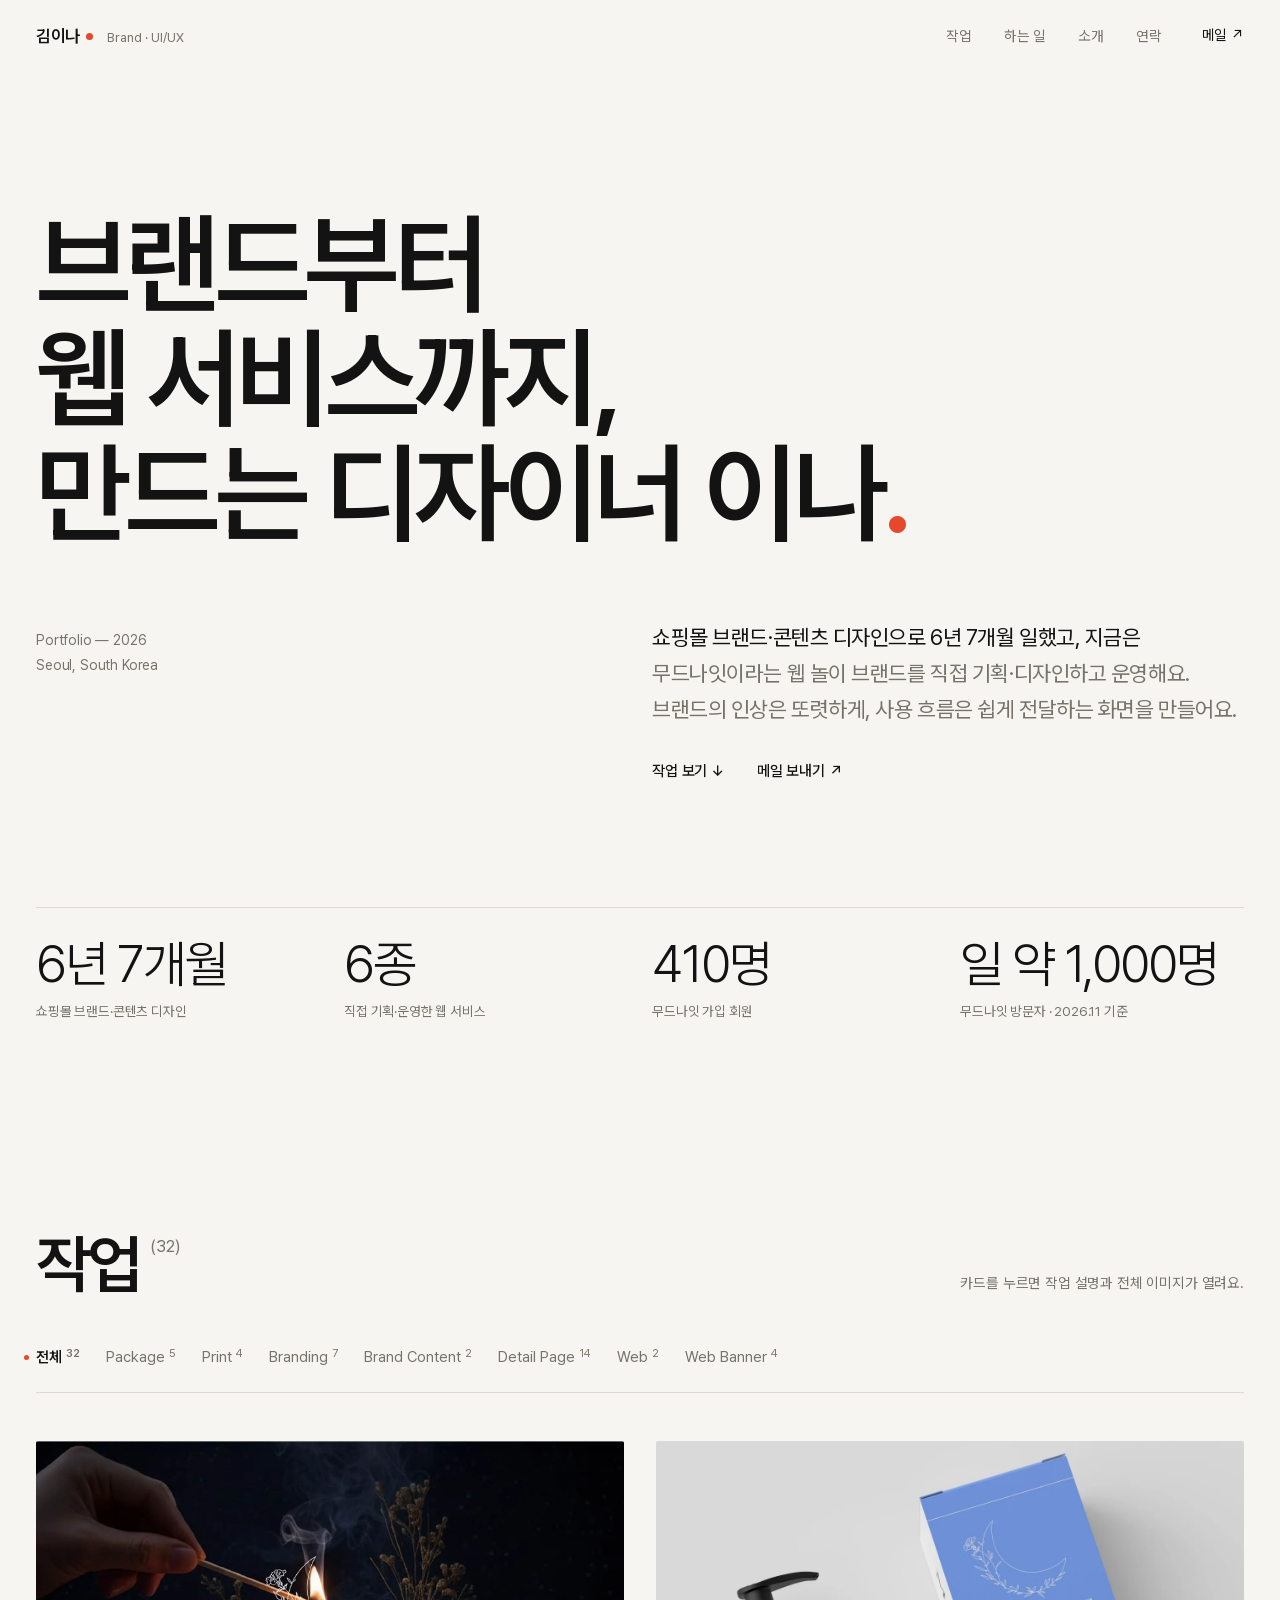
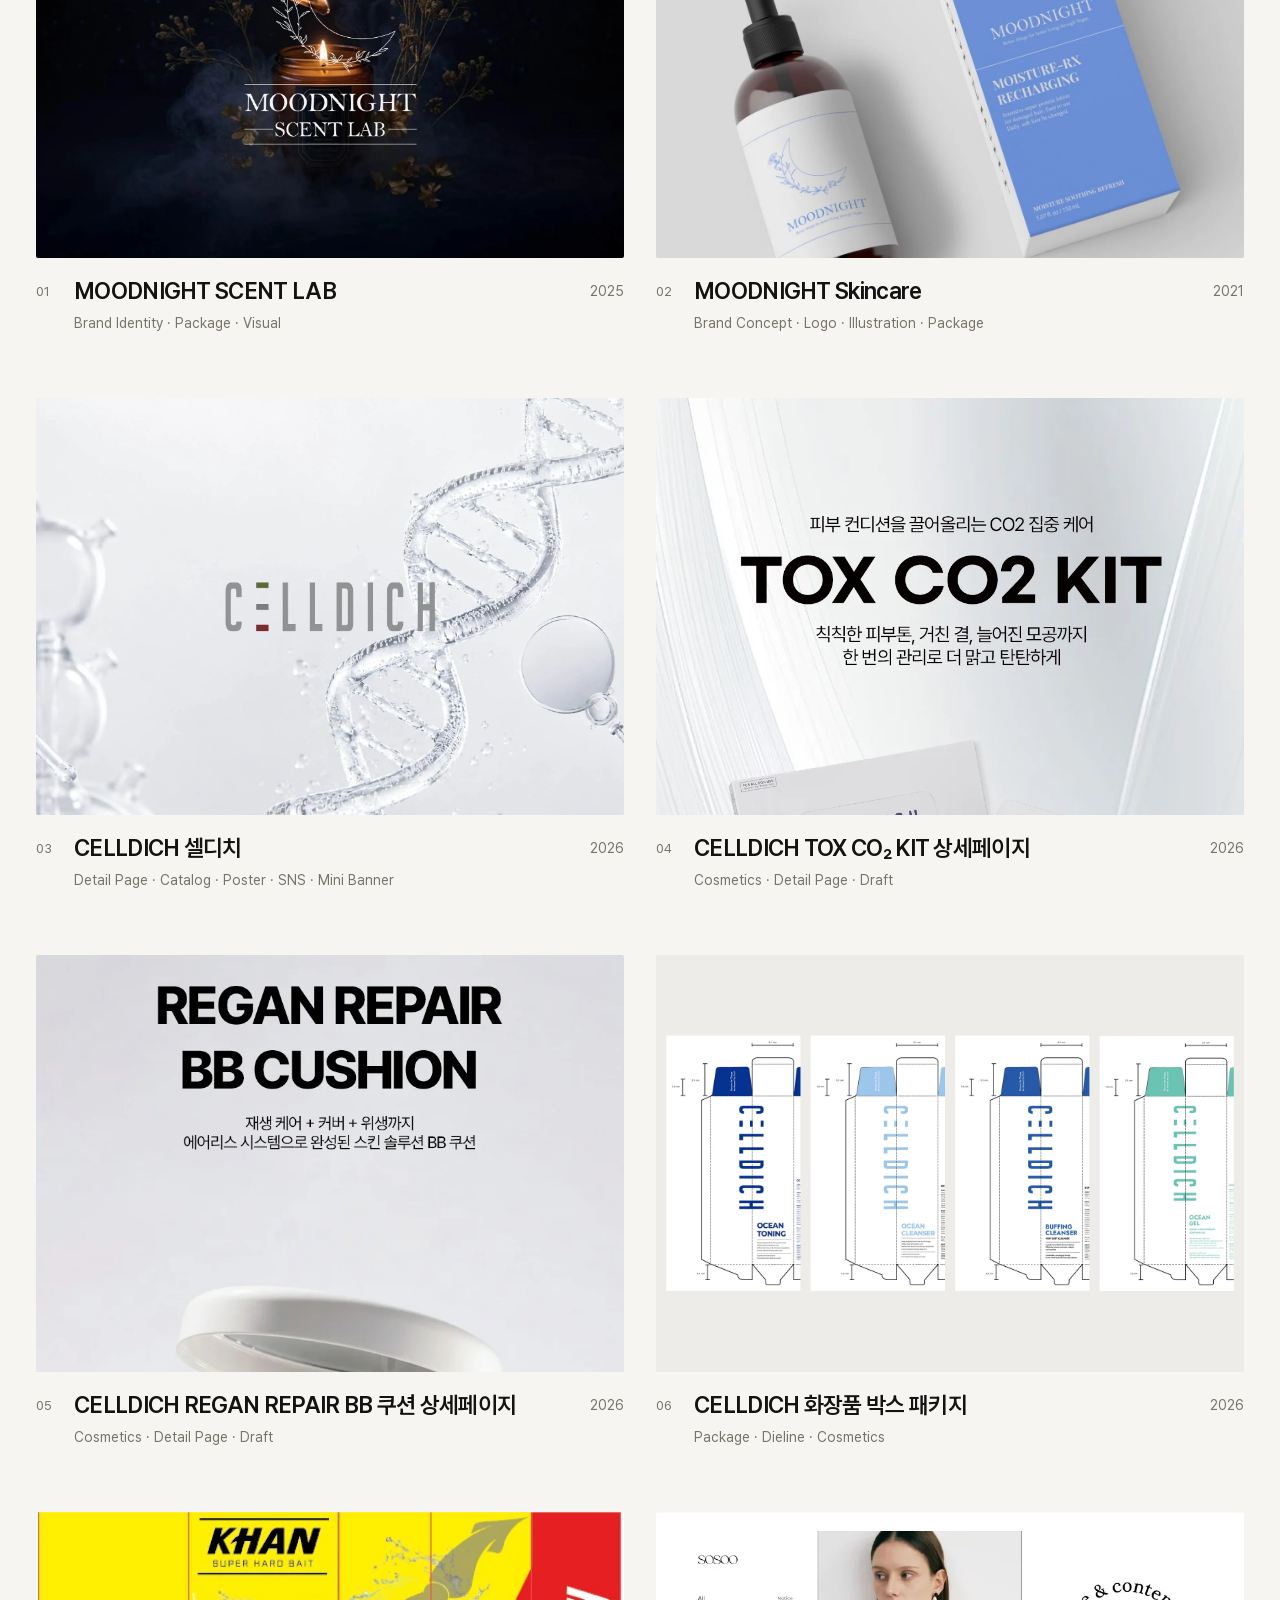
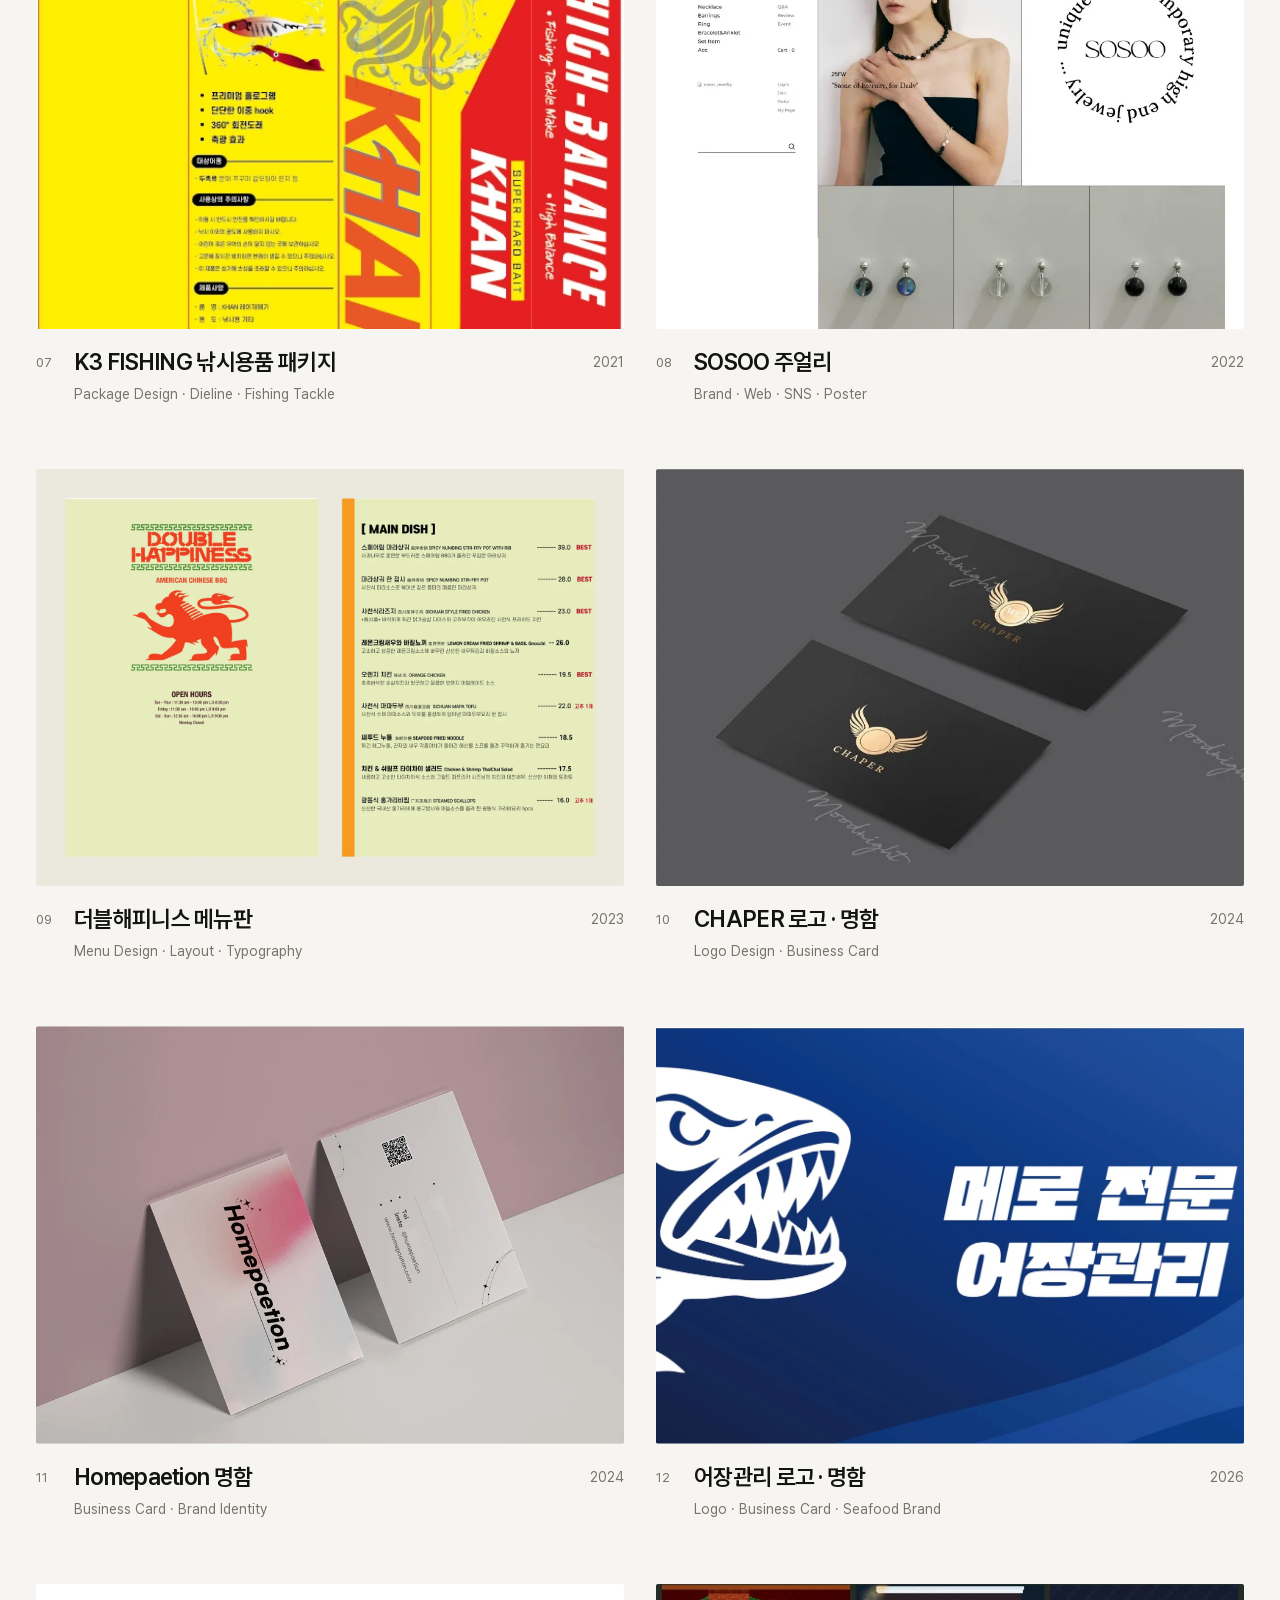
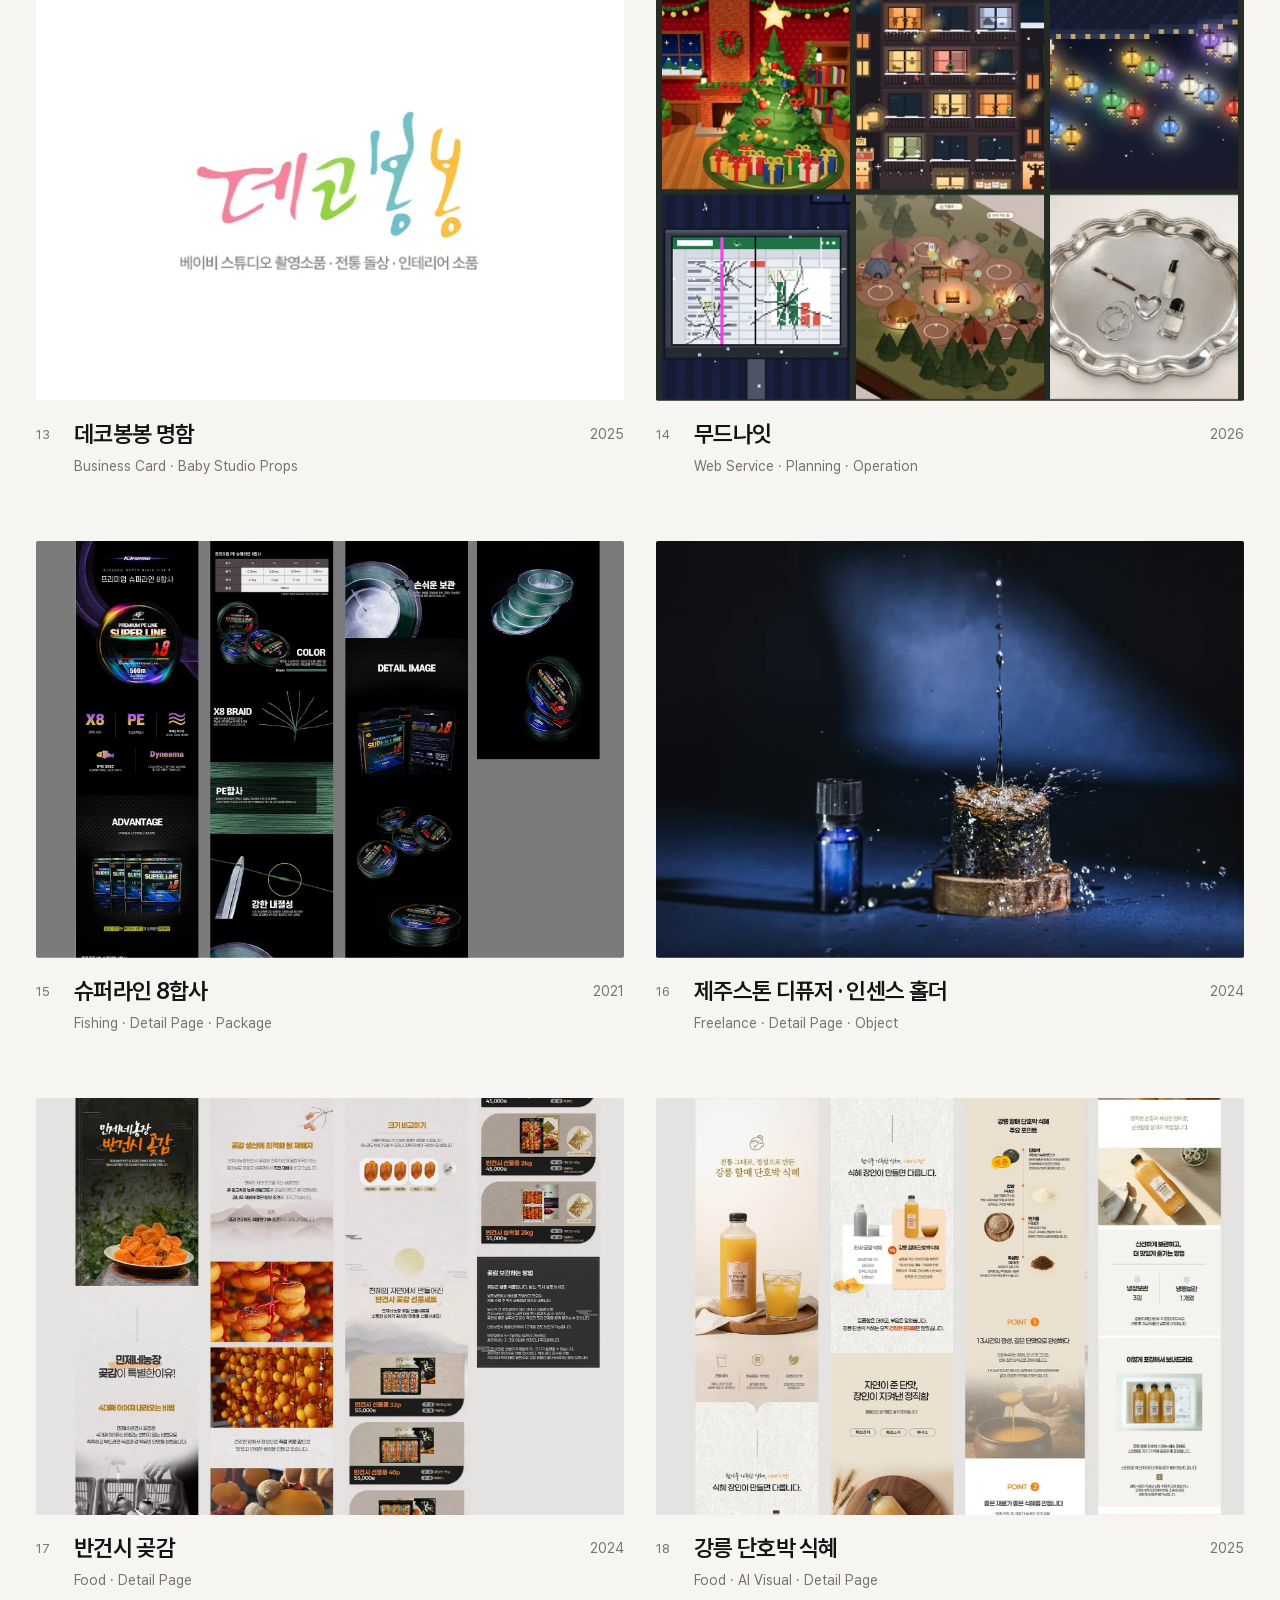
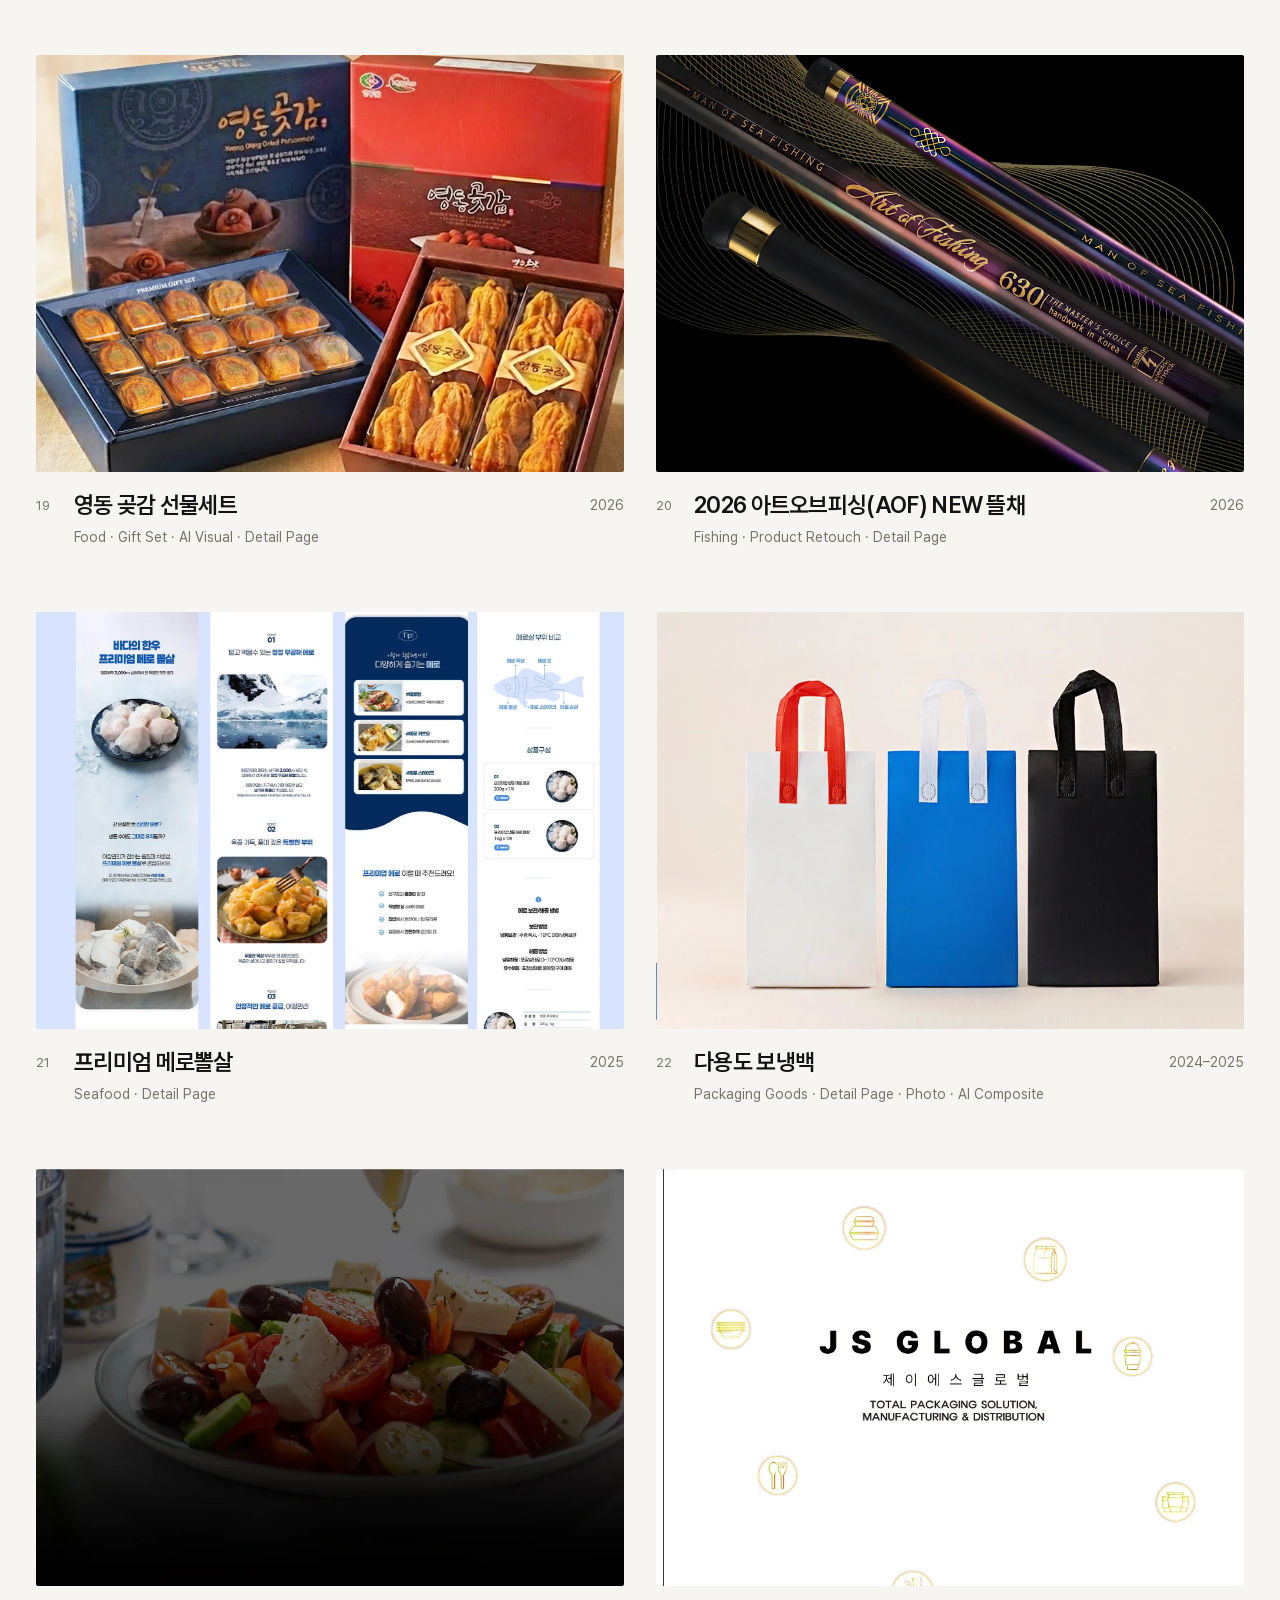
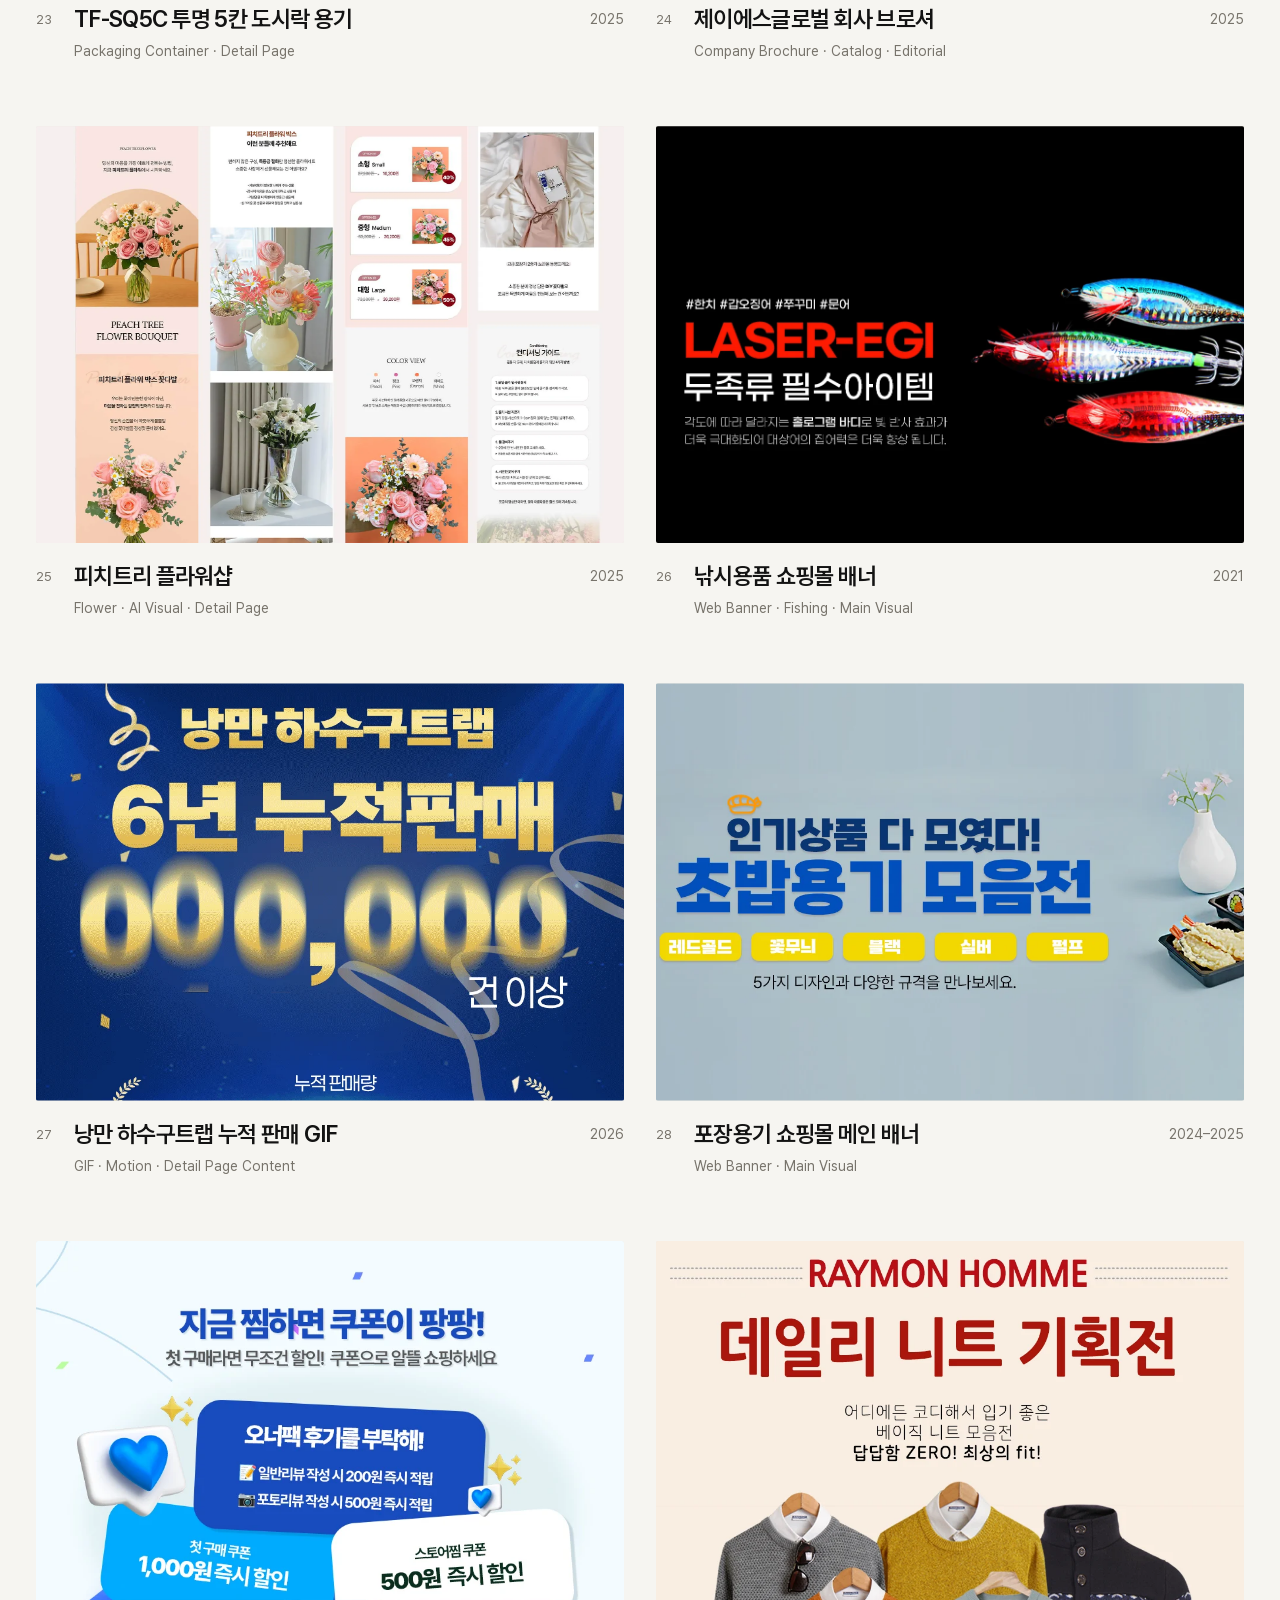
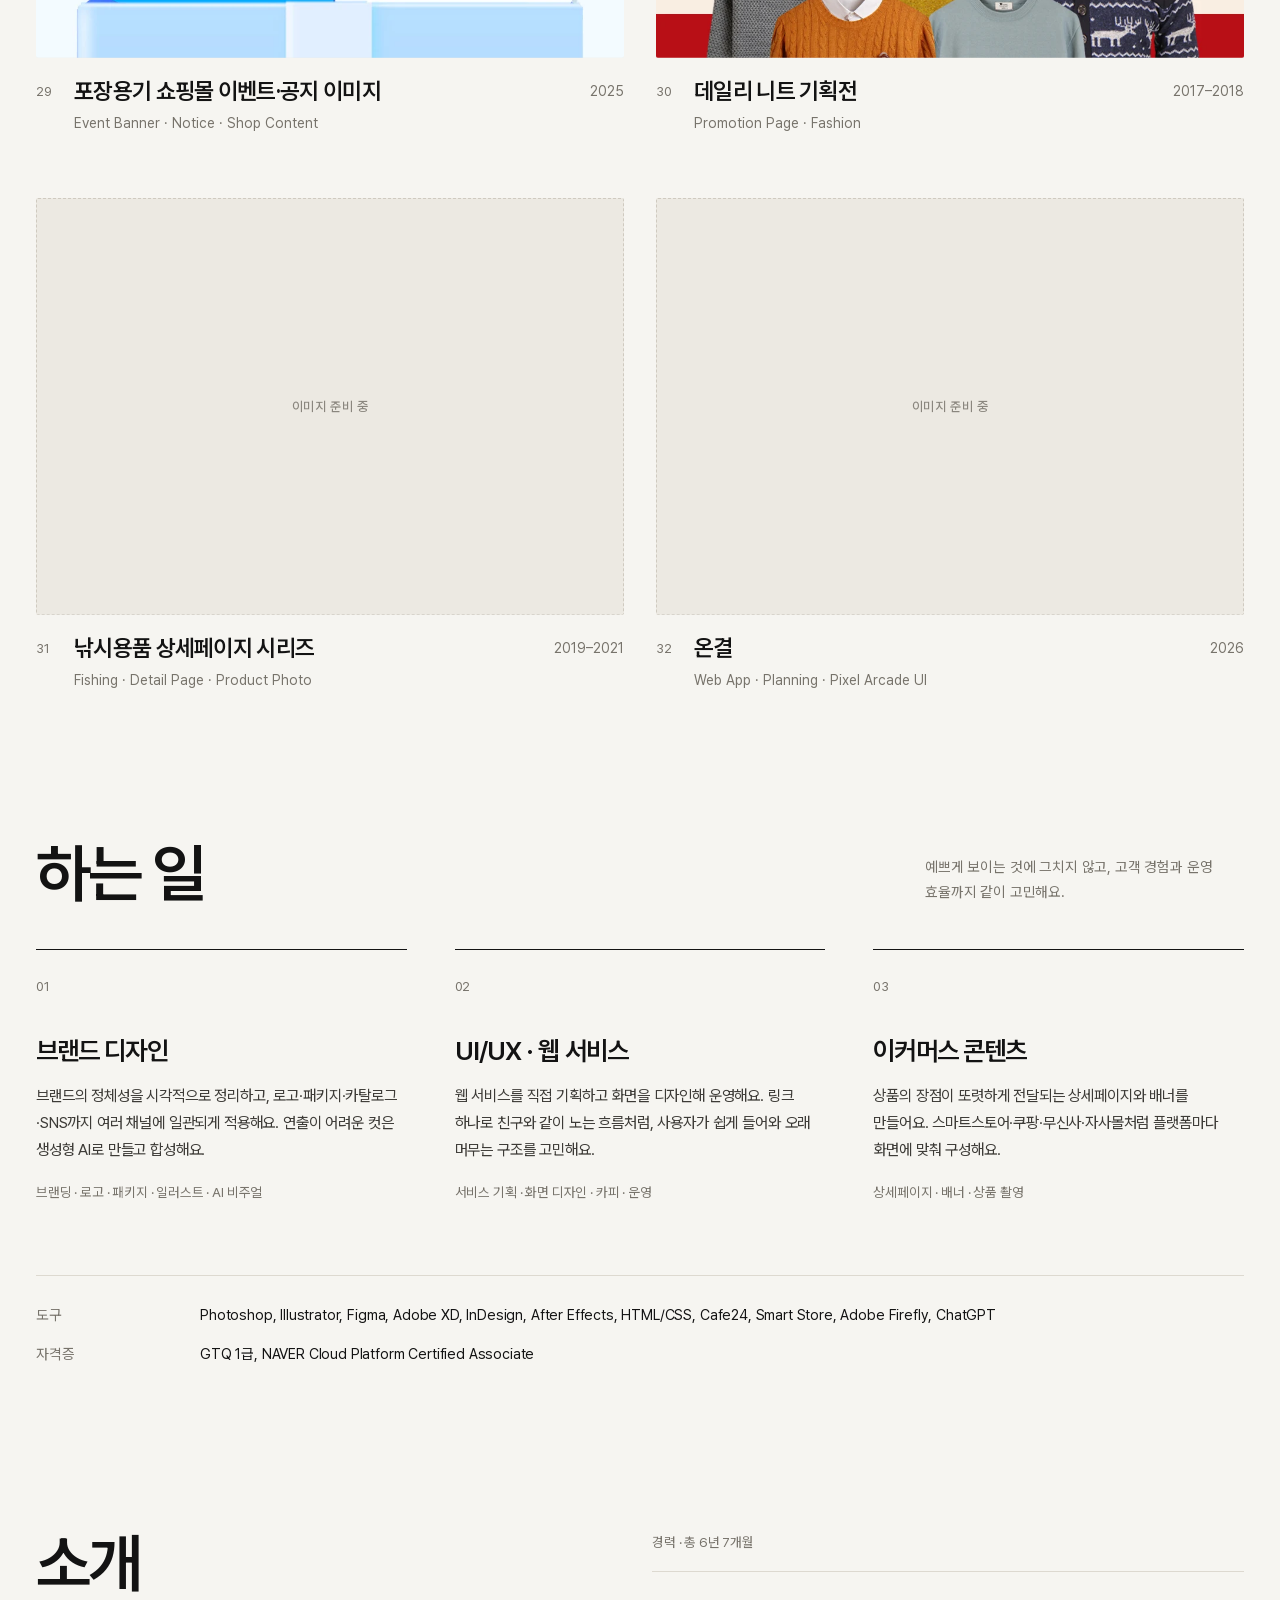
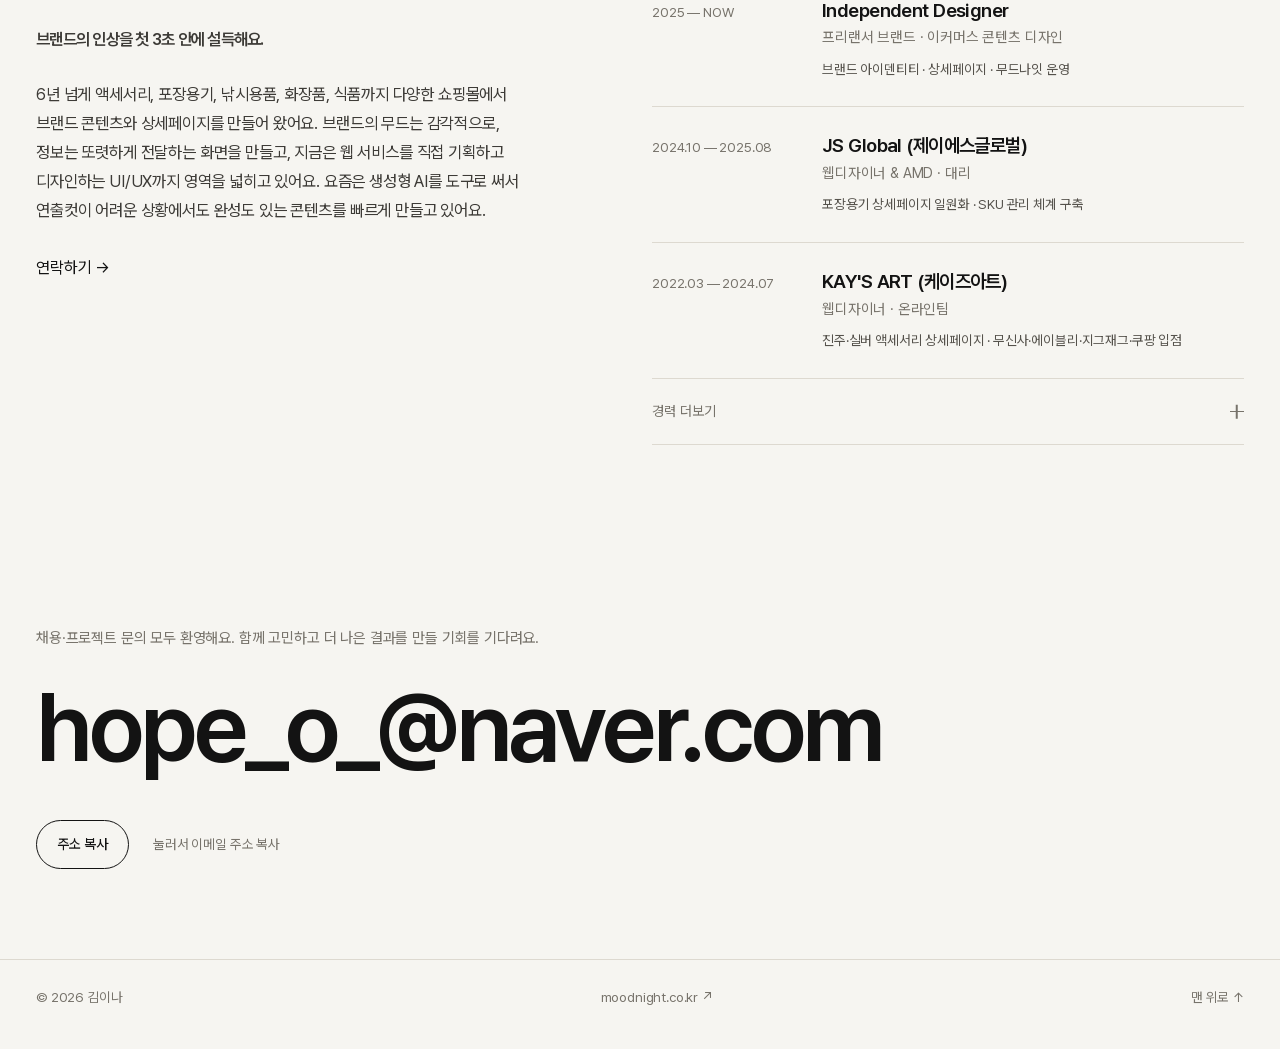
==== commit 6becf3fb: "Set Homepaetion year 2024 Co-Authored-By: Claude Sonnet 5.5 <noreply@anthropic.com> Claude-Session: " ====
--- a/index.html
+++ b/index.html
@@ -236,7 +236,7 @@
 <footer class="foot"><div class="wrap"><span>© 2026 김이나</span><a href="https://www.moodnight.co.kr" target="_blank" rel="noopener">moodnight.co.kr ↗</a><a href="#top">맨 위로 ↑</a></div></footer>
 <div class="dialog-backdrop" id="modal" hidden><section class="project-dialog" role="dialog" aria-modal="true" aria-labelledby="d-name" tabindex="-1"><div class="dialog-top"><span id="d-num"></span><button class="icon-button" id="d-close" aria-label="닫기">닫기 ✕</button></div><div class="dialog-art"><img id="d-img" src="" alt="" style="width:100%;height:100%;object-fit:cover"></div><div class="dialog-body"><div class="dialog-meta"><span id="d-cat"></span><span id="d-year"></span></div><h2 id="d-name"></h2><p class="dialog-lead" id="d-lead"></p><p class="dialog-overview" id="d-summary"></p><dl class="dialog-meta-list" id="d-meta"></dl><div id="d-link"></div><div class="dialog-section"><h3>맡은 일</h3><ul id="d-role"></ul></div><div class="dialog-section"><h3>결과</h3><ul id="d-result"></ul></div><div class="dialog-section"><h3>작업 이미지</h3><div class="gallery" id="d-gallery"></div></div><button class="dialog-bottom-button" id="d-back">← 목록으로</button></div></section></div>
 <script>
-const projects=[{"id": "scentlab", "num": "01", "cat": "Branding", "name": "MOODNIGHT SCENT LAB", "sub": "Brand Identity · Package · Visual", "year": "2025", "cover": "p03.webp", "lead": "고요한 밤의 향기를 담은 비건 향 브랜드", "overview": "고요하고 신비로운 밤의 자연에서 영감을 받아, 일상 속 힐링과 감각적인 경험을 선사하는 비건 향 브랜드를 직접 만들었습니다. 섬세한 라인 로고와 절제된 미드나잇 블루 컬러, 촉각적인 엠보싱 패키지로 브랜드의 철학과 품질이 바로 느껴지게 했습니다.", "role": ["브랜드 콘셉트와 핵심 가치(Calm · Night · Scent Ritual) 정의", "로고 디자인과 컬러 시스템", "캔들 박스 패키지 전개도와 컬러 베리에이션", "브랜드 무드 비주얼"], "result": ["로고부터 패키지, 비주얼까지 하나의 톤으로 이어지는 브랜드 시스템 완성"], "meta": [["참여", "100% 개인 작업"], ["Tool", "Photoshop · Illustrator"]], "gallery": ["p03.webp", "p04.webp", "p05.webp", "p06.webp", "p07.webp", "p08.webp"], "tags": ["Package"]}, {"id": "skincare", "num": "02", "cat": "Branding", "name": "MOODNIGHT Skincare", "sub": "Brand Concept · Logo · Illustration · Package", "year": "2021", "cover": "skin00.webp", "lead": "달과 꽃을 직접 그려 만든 비건 스킨케어 브랜드 콘셉트", "overview": "'Better things for better living through Vegan.'이라는 슬로건 아래, 밤과 식물의 이미지를 담은 비건 스킨케어 브랜드를 기획했습니다. 달과 꽃 일러스트를 직접 그려 심볼로 만들고, 세리프 워드마크와 함께 가로형·원형·정방형 로고 시스템으로 정리했습니다. 같은 로고를 흰 라벨, 블랙 라벨, 블루 박스로 바꿔 보며 패키지 베리에이션을 검토했습니다. 정식 출시까지는 이어지지 않은 콘셉트 작업입니다.", "role": ["브랜드 콘셉트와 슬로건 기획", "달과 꽃 일러스트 직접 제작, 로고·워드마크 디자인", "로고 시스템(가로형·원형·정방형) 정리", "병 라벨과 박스 패키지 디자인, 컬러 베리에이션"], "result": ["일러스트부터 로고, 패키지까지 하나의 톤으로 이어지는 브랜드 콘셉트 완성"], "meta": [["참여", "100% 개인 작업"], ["상태", "미출시 콘셉트 · 2021.12"]], "gallery": ["skin01.webp", "skin02.webp", "skin03.webp", "skin04.webp", "skin05.webp", "skin06.webp"], "tags": ["Package"]}, {"id": "celldich", "num": "03", "cat": "Brand Content", "name": "CELLDICH 셀디치", "sub": "Detail Page · Catalog · Poster · SNS · Mini Banner", "year": "2026", "cover": "p09.webp", "lead": "전문 스킨케어 브랜드의 콘텐츠를 한 톤으로", "overview": "전문적인 화장품 성분과 제품 효능을 소비자가 쉽게 이해할 수 있도록 정보 구조를 다시 짰습니다. 마스크팩, BB 쿠션, CO₂ 키트 상세페이지부터 제품 카탈로그, 박람회 포스터, SNS까지 브랜드의 클리니컬한 이미지를 같은 톤으로 이어 갔습니다.", "role": ["마스크팩 상세페이지: 피부 고민 → 핵심 성분 → 바이오셀룰로오스 소재 → 사용 효과 흐름 설계, GIF 제작", "REGAN REPAIR BB 쿠션: 제품 비주얼, 성분, 컬러 비교, 사용 전후 콘텐츠 단계 구성", "TOX CO₂ KIT: 탄산 활성화 원리와 사용 과정을 그래픽·데이터 콘텐츠로 전달", "상품 카탈로그: 제품 정보를 일관된 규칙으로 정리하고 정보 위계 설계", "박람회 포스터: Ferita Mask 메인, R-Ampoule Kit 서브로 라인업 확장", "SNS 피드 콘텐츠", "제품별 미니배너 초안: TOX CO₂ KIT, FERITA R-AMPOULE KIT, FERITA MASK, FERITA POVA CREAM 7종 (제품당 1~2가지 시안)"], "result": ["상세페이지 · 카탈로그 · 포스터 · SNS까지 이어지는 일관된 브랜드 콘텐츠"], "meta": [["참여", "기획 · 디자인 · 이미지 보정 100% 개인 작업"], ["AI 활용", "ChatGPT · Adobe Firefly"], ["Font", "Pretendard · Noto Sans KR · Montserrat"]], "gallery": ["p09.webp", "p10.webp", "p11.webp", "p12.webp", "p13.webp", "p14.webp", "p15.webp", "p16.webp", "p17.webp", "p18.webp", "p19.webp", "celldich-mini.webp"]}, {"id": "tox", "cat": "Detail Page", "name": "CELLDICH TOX CO₂ KIT 상세페이지", "sub": "Cosmetics · Detail Page · Draft", "year": "2026", "cover": "tox00.webp", "lead": "탄산 활성화 원리와 사용 과정을 단계별로 풀어낸 키트 상세페이지", "overview": "셀디치 TOX CO₂ KIT의 상세페이지 초안입니다. 피부 고민에서 시작해 3단계 키트 구성, CO₂ 활성화 원리, 사용 방법, 사용 전후 비교와 리뷰 영역까지 한 흐름으로 정리했습니다.", "role": ["상세페이지 구성과 디자인", "3단계 키트 구성·사용 방법 정보 정리", "CO₂ 활성화 원리 그래픽과 사용 전후 비교 레이아웃"], "result": [], "meta": [["소속", "셀디치"], ["상태", "초안"]], "gallery": ["tox-01.webp", "tox-02.webp", "tox-03.webp", "tox-04.webp", "tox-05.webp", "tox-06.webp", "tox-07.webp", "tox-08.webp", "tox-09.webp", "tox-10.webp", "tox-11.webp", "tox-12.webp", "tox-13.webp", "tox-14.webp", "tox-15.webp", "tox-16.webp", "tox-17.webp"], "num": "04"}, {"id": "bbcushion", "cat": "Detail Page", "name": "CELLDICH REGAN REPAIR BB 쿠션 상세페이지", "sub": "Cosmetics · Detail Page · Draft", "year": "2026", "cover": "bbc00.webp", "lead": "재생 케어 성분과 커버력을 차분하게 전달한 BB 쿠션 상세페이지", "overview": "셀디치 REGAN REPAIR BB 쿠션의 상세페이지 초안입니다. 제품 첫인상 컷에서 시작해 재생 케어 성분, 두 가지 톤 컬러 안내, 사용 전후 비교, 제품 정보까지 흰색과 쿨 그레이 톤으로 정리했습니다.", "role": ["상세페이지 구성과 디자인", "핵심 성분 4종 소개와 컬러(LIGHT·NATURAL) 비교 레이아웃", "제품 정보 표 정리"], "result": [], "meta": [["소속", "셀디치"], ["상태", "초안"]], "gallery": ["bbc-01.webp", "bbc-02.webp", "bbc-03.webp", "bbc-04.webp", "bbc-05.webp", "bbc-06.webp", "bbc-07.webp", "bbc-08.webp", "bbc-09.webp"], "num": "05"}, {"id": "celbox", "cat": "Branding", "name": "CELLDICH 화장품 박스 패키지", "sub": "Package · Dieline · Cosmetics", "year": "2026", "cover": "celbox00.webp", "lead": "제품마다 컬러를 달리한 화장품 박스 전개도 4종", "overview": "셀디치 오션 토닝, 오션 클렌저, 버핑 클렌저, 오션 젤 박스 패키지의 전개도를 디자인했습니다. 제품마다 컬러를 하나씩 정해 한눈에 구분되게 하고, 세로로 세운 CELLDICH 로고를 같은 위치에 두어 라인이 하나로 보이게 했습니다. 제품명, 사용 방법, 전성분, 사용 시 주의 사항 같은 표시 사항을 한 판 안에 정리했습니다.", "role": ["박스 패키지 전개도 디자인 4종", "제품별 컬러 구분과 로고 배치", "제품명·사용 방법·전성분·주의 사항 등 표시 사항 레이아웃"], "result": [], "meta": [["소속", "셀디치"], ["Tool", "Illustrator"]], "gallery": ["celbox00.webp", "celbox-1.webp", "celbox-2.webp", "celbox-3.webp", "celbox-4.webp"], "tags": ["Package"], "num": "06"}, {"id": "k3pack", "cat": "Branding", "tags": ["Package"], "name": "K3 FISHING 낚시용품 패키지", "sub": "Package Design · Dieline · Fishing Tackle", "year": "2021", "cover": "k3-00.webp", "lead": "루어 박스와 묶음바늘 헤더 카드, 인쇄용 전개도까지", "overview": "현진물류에서 K3 FISHING 낚시용품 패키지를 디자인했습니다. 금속 지그 IKA METAL 박스는 블랙 바탕에 빛줄기 패턴으로 제품 성격을 살렸고, 쭈꾸미·갑오징어용 KHAN 박스는 노랑과 빨강의 큰 대비로 진열대에서 눈에 띄게 했습니다. 묶음바늘 헤더 카드는 색과 패턴을 달리한 시안으로 만들었습니다. 모두 인쇄용 전개도 형태로 작업했고, 규격 치수와 CMYK 인쇄 안내를 함께 표기했습니다.", "role": ["패키지 박스·헤더 카드 디자인", "인쇄용 전개도 작업(규격 치수·CMYK 안내 표기)", "묶음바늘 헤더 카드 색상·패턴 시안"], "result": [], "meta": [["소속", "현진물류 · 2021"], ["브랜드", "K3 FISHING 로고 사용"], ["참여", "패키지 디자인"]], "gallery": ["k3-ika.webp", "k3-khan.webp", "k3-bind2.webp", "k3-bind1.webp", "k3-bind3.webp"], "num": "07"}, {"id": "sosoo", "num": "08", "cat": "Brand Content", "name": "SOSOO 주얼리", "sub": "Brand · Web · SNS · Poster", "year": "2022", "cover": "sosoo00.webp", "lead": "웹사이트와 인스타그램, 포스터로 이어지는 주얼리 브랜드 콘텐츠", "overview": "케이즈아트 재직 중 참여한 SOSOO 주얼리 브랜드 작업입니다. 브랜드 웹사이트, 인스타그램 피드, 컬렉션 포스터까지 채널마다 같은 무드가 이어지도록 구성한 콘텐츠를 담았습니다. 로고는 브랜드에서 제공받아 사용했습니다.", "role": ["브랜드 채널 콘텐츠 제작 참여", "웹사이트·인스타그램·포스터에 같은 무드 적용"], "result": [], "meta": [["소속", "케이즈아트 · 2022"], ["참여", "브랜드 콘텐츠 제작 참여"], ["로고", "브랜드 제공"]], "gallery": ["sosoo-web1.webp", "sosoo-web2.webp", "sosoo-web3.webp", "sosoo-ig1.webp", "sosoo-ig2.webp", "sosoo-ig3.webp", "sosoo-ig4.webp", "sosoo-poster1.webp", "sosoo-poster2.webp"]}, {"id": "doublehappiness", "cat": "Print", "name": "더블해피니스 메뉴판", "sub": "Menu Design · Layout · Typography", "year": "2023", "cover": "menu00.webp", "lead": "아메리칸 차이니즈 BBQ 레스토랑의 메뉴판", "overview": "'DOUBLE HAPPINESS' 아메리칸 차이니즈 BBQ 레스토랑의 메뉴판을 프리랜서로 디자인했습니다. 런치, BBQ 플래터, 메인 디시, 밥·면, 사이드, 백주·하이볼·주류까지 구분하고, 한글 메뉴명 옆에 중문·영문을 함께 적어 어떤 손님이 봐도 읽히게 했습니다. 설명, 가격, BEST·맵기 표시의 위치를 일정하게 맞춰 훑어보며 고르기 쉽게 정리했고, 주황과 레드 두 가지 컬러 버전으로 만들었습니다.", "role": ["메뉴 카테고리 구성과 페이지 레이아웃", "한글·중문·영문 병기 타이포그래피와 가격·설명 정보 위계", "BEST, 맵기 등 표시 정리", "주황·레드 컬러 베리에이션"], "result": [], "meta": [["참여", "프리랜서 · 메뉴판 디자인"], ["로고·일러스트", "브랜드 기존 로고 사용"], ["Tool", "Illustrator"]], "gallery": ["menu-01.webp", "menu-02.webp", "menu-03.webp", "menu-04.webp", "menu-05.webp", "menu-06.webp", "menu-07.webp", "menu-08.webp", "menu-09.webp", "menu-10.webp", "menu-11.webp", "menu-12.webp", "menu-13.webp"], "num": "09"}, {"id": "chaper", "cat": "Branding", "name": "CHAPER 로고 · 명함", "sub": "Logo Design · Business Card", "year": "2024", "cover": "chaper00.webp", "lead": "날개 엠블럼 로고와 금박 명함 시안", "overview": "CHAPER 로고를 디자인하고 명함 목업에 적용해 보여드린 시안입니다. 날개 달린 원형 엠블럼에 세리프 워드마크를 더해 고급스럽고 단정한 인상을 만들었고, 어두운 바탕에는 금박, 밝은 바탕에는 연한 은은한 인쇄 느낌으로 두 가지 면을 비교할 수 있게 했습니다.", "role": ["로고 디자인(엠블럼 + 워드마크)", "명함 목업 적용 시안", "밝은·어두운 바탕 버전 구성"], "result": [], "meta": [["참여", "로고 디자인"], ["비고", "명함 이미지는 목업에 적용한 시안"]], "gallery": ["chaper-1.webp", "chaper-2.webp", "chaper-3.webp", "chaper-4.webp"], "num": "10"}, {"id": "homepaetion", "cat": "Branding", "name": "Homepaetion 명함", "sub": "Business Card · Brand Identity", "year": "", "cover": "hp00.webp", "lead": "핑크 그라데이션과 반짝임 포인트로 만든 브랜드 명함", "overview": "Homepaetion 명함을 디자인했습니다. 앞면은 핑크와 연한 블루가 번지는 그라데이션 위에 굵은 이탤릭 로고타입과 반짝이는 별 장식을 올려 부드럽고 산뜻한 분위기를 냈습니다. 뒷면은 정보를 줄이고 QR 코드와 가는 곡선 장식으로 정리해 읽기 쉽게 했고, 가로형과 세로형 두 가지 배치를 만들었습니다.", "role": ["명함 디자인(앞·뒷면)", "로고타입과 장식 요소 구성", "가로형·세로형 배치 시안"], "result": [], "meta": [["참여", "명함 디자인"], ["비고", "이름·전화번호는 가림 처리, 명함 이미지는 목업에 적용"]], "gallery": ["hp-1.webp", "hp-2.webp"], "num": "11"}, {"id": "eojang", "cat": "Branding", "name": "어장관리 로고 · 명함", "sub": "Logo · Business Card · Seafood Brand", "year": "2026", "cover": "ej00.webp", "lead": "메로(파타고니아 이빨고기) 수입 브랜드의 로고와 명함 시안", "overview": "메로 전문 수입 브랜드의 로고를 직접 디자인하고, 이를 적용한 명함 시안을 만들었습니다. 이빨고기의 강한 인상을 살린 심볼을 크게 쓰고, 파란 바탕 두 가지(시안 01, 03)와 어두운 네이비에 금색을 쓴 시안으로 분위기를 비교했습니다. 뒷면은 이름·직책·연락처를 같은 위치에 정리했고, 공장과 사무실 주소를 나눠 표기했습니다.", "role": ["브랜드 로고 디자인(이빨고기 심볼 + 워드마크)", "명함 시안 디자인(앞·뒷면)", "파란 바탕 2종과 금색 시안으로 톤 비교", "공장·사무실 주소 구분 표기"], "result": [], "meta": [["참여", "로고 · 명함 디자인"], ["비고", "이름·연락처는 가림·대체 처리 (김OO, 임의 번호·주소)"]], "gallery": ["ej-s1.webp", "ej-s3.webp", "ej-seo.webp"], "num": "12", "tags": ["Print"]}, {"id": "decobonbon", "cat": "Print", "name": "데코봉봉 명함", "sub": "Business Card · Baby Studio Props", "year": "2025", "cover": "deco00.webp", "lead": "파스텔 컬러 로고를 살린 베이비 스튜디오 소품 브랜드 명함", "overview": "베이비 스튜디오 촬영소품, 전통 돌상, 인테리어 소품을 다루는 데코봉봉의 명함을 디자인했습니다. 앞면은 분홍·민트·노랑 손글씨 로고만 크게 보여 주고, 뒷면은 이름과 직함, 연락처, SNS·카카오 채널, QR 코드를 한 줄씩 정리해 읽기 쉽게 했습니다.", "role": ["명함 디자인(앞·뒷면)", "로고 색을 살린 연락처 항목 구성"], "result": [], "meta": [["참여", "명함 디자인"], ["로고", "브랜드 기존 로고 사용"], ["비고", "이름·연락처는 가림·대체 처리, QR은 가림"]], "gallery": ["deco-card.webp"], "num": "13"}, {"id": "moodnight", "num": "14", "cat": "Web", "name": "무드나잇", "sub": "Web Service · Planning · Operation", "year": "2026", "cover": "moodnight.webp", "lead": "직접 기획하고 운영하는 웹 놀이 브랜드", "overview": "링크 하나로 친구와 함께 노는 무료 웹 놀이 브랜드 moodnight.co.kr을 직접 기획하고 운영하고 있습니다. 서비스 기획, 화면 디자인, 카피, 운영, 광고까지 맡았고 개발은 AI 도구와 함께 진행했습니다. 광고보다 친구 링크 공유로 사람들이 모이는 구조를 만들었습니다. 화면을 설계할 때는 빠르게 쓰고 바로 즐길 수 있는 흐름을 가장 먼저 봤습니다. 직접 써 보면서 번거롭거나 효율이 떨어지는 단계는 덜어 내고, 입력까지 가는 클릭 수를 줄이는 방향으로 손봤습니다.", "role": ["서비스 6종 기획과 화면 디자인: 산타의 선물가게, 성탄맨션, 무드나잇 산사, 박살방, MY LITTLE CAMP, Silver Tray Studio", "사용자가 입력을 빠르게 끝낼 수 있는 UX 설계: 번거로운 단계를 직접 써 보며 덜어 내고 클릭 수 감소", "선물 고르기: 선물을 랜덤으로 보여 주고 '다른 선물 보기'로 바꿔 볼 수 있게 해 고르는 단계를 줄임", "박살방: 다 부수면 새 물건이 저절로 채워져 끊김 없이 이어서 즐기도록 설계", "카피라이팅과 블로그 콘텐츠", "인스타그램 광고 소재 제작과 운영", "회원·신고 관리 등 서비스 운영"], "result": ["일 방문자 약 1,000명, 7일 방문자 4,370명 (2026.11.15 기준)", "가입 회원 410명"], "meta": [["참여", "기획 · 디자인 · 운영 100%, 개발은 AI 도구 활용"], ["Link", "moodnight.co.kr"]], "link": "https://www.moodnight.co.kr", "gallery": ["santa.webp", "mansion.webp", "sansa.webp", "smash.webp", "camp.webp", "tray.webp"]}, {"id": "superline", "num": "15", "cat": "Detail Page", "name": "슈퍼라인 8합사", "sub": "Fishing · Detail Page · Package", "year": "2021", "cover": "p30.webp", "lead": "상세페이지와 패키지를 하나의 디자인으로", "overview": "깊고 차가운 바다를 모티브로 K3F 슈퍼라인 8합사의 강도·직진성·내구성이 바로 보이도록 블랙 바탕에 네온 포인트 컬러를 썼습니다. 상세페이지와 합사 패키지를 함께 설계해 온·오프라인 어디서나 같은 브랜드로 보이게 했습니다.", "role": ["제품 촬영과 이미지 보정", "상세페이지 기획과 디자인", "합사 패키지 디자인"], "result": ["패키지와 상세페이지 사이의 디자인 일관성 확보", "제품 성능 포인트가 드러나는 정보 구조", "과장 없는 설명 중심 구성으로 브랜드 신뢰도 강화"], "meta": [["참여", "디자인 및 기획 100% 개인 작업"], ["Font", "나눔고딕"]], "gallery": ["p29.webp", "p30.webp", "p31.webp", "superline-d1.webp", "superline-d2.webp", "superline-d3.webp", "superline-d4.webp", "superline-d5.webp"], "tags": ["Package"]}, {"id": "jejustone", "num": "16", "cat": "Detail Page", "name": "제주스톤 디퓨저 · 인센스 홀더", "sub": "Freelance · Detail Page · Object", "year": "2024", "cover": "jeju00.webp", "lead": "건축 자재로 쓰고 남은 현무암에 새 쓰임을 더한 오브제의 상세페이지", "overview": "제주 현무암을 업사이클링한 스톤 디퓨저와 인센스 홀더, 두 제품의 상세페이지를 외주로 디자인했습니다. 제품마다 어두운 배경에 포인트 컬러(디퓨저는 딥 블루, 인센스 홀더는 레드·오렌지)를 정해 분위기를 나누고, 제주스톤 소개와 향 설명, 사용법, FAQ·주의사항까지 한 흐름으로 이어지게 정리했습니다. 사진과 로고는 의뢰사 제공이며, 의뢰인의 허락을 받아 게재합니다.", "role": ["디퓨저·인센스 홀더 상세페이지 레이아웃과 디자인", "브랜드 소개 → 제품 특징 → 향 설명 → 사용법 → FAQ·주의사항 정보 구성", "제품별 컬러 톤에 맞춘 타이포그래피와 이미지 배치"], "result": ["두 제품이 같은 브랜드로 보이면서도 각자의 무드가 구분되는 상세페이지 구성"], "meta": [["참여", "프리랜서 외주 · 상세페이지 디자인"], ["사진·로고", "의뢰사 제공"], ["게재", "의뢰인 허락 후 공개"]], "gallery": ["jeju-d1.webp", "jeju-d2.webp", "jeju-d3.webp", "jeju-d4.webp", "jeju-d5.webp", "jeju-d6.webp", "jeju-d7.webp", "jeju-i1.webp", "jeju-i2.webp", "jeju-i3.webp", "jeju-i4.webp", "jeju-i5.webp"]}, {"id": "gotgam", "num": "17", "cat": "Detail Page", "name": "반건시 곶감", "sub": "Food · Detail Page", "year": "2024", "cover": "p22.webp", "lead": "전통식품의 정성을 현대적인 구성으로", "overview": "자연 그대로의 색감과 질감을 살리기 위해 불필요한 그래픽 요소를 최소화하고, 곶감 특유의 따뜻한 빛과 부드러운 톤으로 시각적 무드를 잡았습니다.", "role": ["상세페이지 기획과 디자인", "선물 세트 구성 정보 정리"], "result": ["깔끔한 비주얼 중심의 페이지로 상품 경쟁력 향상"], "meta": [["참여", "디자인 및 기획 100% 개인 작업"], ["Font", "Noto Sans KR · Pretendard · 페이퍼로지"]], "gallery": ["p21.webp", "p22.webp", "gotgam-o1.webp", "gotgam-o2.webp", "gotgam-o3.webp", "gotgam-o4.webp", "gotgam-o5.webp", "gotgam-o6.webp", "gotgam-o7.webp", "gotgam-o8.webp"]}, {"id": "sikhye", "num": "18", "cat": "Detail Page", "name": "강릉 단호박 식혜", "sub": "Food · AI Visual · Detail Page", "year": "2025", "cover": "p24.webp", "lead": "생성형 AI로 연출한 신제품 상세페이지", "overview": "식혜 브랜드의 신제품 상세페이지를 기획하고 디자인했습니다. 나노바나나와 Adobe 생성형 AI로 제품 콘셉트에 맞는 배경 이미지를 여러 안 연출한 뒤, 브랜드 무드에 가장 맞는 시안을 골라 적용했습니다.", "role": ["상세페이지 기획과 디자인", "생성형 AI 배경 연출과 보정"], "result": ["AI 기반 이미지 생성으로 촬영·보정 시간 단축", "깔끔한 비주얼 중심의 페이지로 상품 경쟁력 향상"], "meta": [["참여", "디자인 및 기획 100% 개인 작업"], ["AI 활용", "나노바나나 · Adobe Firefly"], ["Font", "Noto Sans KR · Roboto · Pretendard"]], "gallery": ["p23.webp", "p24.webp", "sikhye-d1.webp", "sikhye-d2.webp", "sikhye-d3.webp", "sikhye-d4.webp", "sikhye-d5.webp", "sikhye-d6.webp", "sikhye-d7.webp", "sikhye-d8.webp"]}, {"id": "yeongdong", "cat": "Detail Page", "name": "영동 곶감 선물세트", "sub": "Food · Gift Set · AI Visual · Detail Page", "year": "2026", "cover": "yd00.webp", "lead": "선물세트 상세페이지의 기획부터 디자인까지", "overview": "영동 곶감 선물세트의 상세페이지를 프리랜서로 기획하고 디자인했습니다. 곶감이 만들어지는 과정과 정성을 먼저 보여 주고, 선물세트 구성과 옵션 사이즈 안내, 상품 유의사항까지 한 흐름으로 이어지게 정리했습니다. 일부 이미지는 Adobe Firefly로 생성했습니다.", "role": ["상세페이지 기획", "상세페이지 디자인", "Adobe Firefly 이미지 생성"], "result": [], "meta": [["참여", "프리랜서 · 기획 · 디자인 · AI 이미지 생성"], ["AI 활용", "Adobe Firefly"]], "gallery": ["yd-01.webp", "yd-02.webp", "yd-03.webp", "yd-04.webp", "yd-05.webp", "yd-06.webp", "yd-07.webp", "yd-08.webp", "yd-09.webp", "yd-10.webp", "yd-11.webp", "yd-12.webp"], "num": "19"}, {"id": "aof", "cat": "Detail Page", "name": "2026 아트오브피싱(AOF) NEW 뜰채", "sub": "Fishing · Product Retouch · Detail Page", "year": "2026", "cover": "aof00.webp", "lead": "낚시 뜰채 신제품의 보정부터 상세페이지 디자인까지", "overview": "2026 아트오브피싱(AOF) NEW 뜰채의 상세페이지를 기획하고 디자인했습니다. 블랙 바탕에 골드 포인트를 써서 카본 뜰채의 고급스러운 질감이 드러나게 했고, 제품 이미지 보정도 함께 맡았습니다.", "role": ["제품 이미지 보정", "상세페이지 기획", "상세페이지 디자인"], "result": [], "meta": [["참여", "보정 · 기획 · 디자인"]], "gallery": ["aof-01.webp", "aof-02.webp", "aof-03.webp", "aof-04.webp", "aof-05.webp", "aof-06.webp", "aof-07.webp", "aof-08.webp", "aof-09.webp", "aof-10.webp", "aof-11.webp", "aof-12.webp", "aof-13.webp"], "num": "20"}, {"id": "mero", "num": "21", "cat": "Detail Page", "name": "프리미엄 메로뽈살", "sub": "Seafood · Detail Page", "year": "2025", "cover": "p26.webp", "lead": "냉동 수산물에 대한 신뢰를 주는 페이지", "overview": "차가운 바다의 이미지를 바탕으로 메로뽈살 특유의 단단하면서도 부드러운 질감이 보이도록 화이트·블루 톤으로 구성했습니다. 과도한 연출을 빼고 신선도와 품질에 집중하는 실사용자 관점의 상세페이지를 목표로 했습니다.", "role": ["상세페이지 기획과 디자인", "요리 활용·보관법 정보 구성"], "result": ["깔끔한 비주얼 중심의 페이지로 상품 경쟁력 향상"], "meta": [["참여", "디자인 및 기획 100% 개인 작업"], ["Font", "Noto Sans KR · Pretendard · 페이퍼로지"]], "gallery": ["p25.webp", "p26.webp", "mero-d1.webp", "mero-d2.webp", "mero-d3.webp", "mero-d4.webp", "mero-d5.webp", "mero-d6.webp", "mero-d7.webp", "mero-d8.webp"]}, {"id": "coolbag", "num": "22", "cat": "Detail Page", "name": "다용도 보냉백", "sub": "Packaging Goods · Detail Page · Photo · AI Composite", "year": "2024–2025", "cover": "bag00.webp", "lead": "소재·구조·사이즈 정보가 한눈에 읽히는 보냉백 상세페이지", "overview": "제이에스글로벌에서 포장용기 쇼핑몰의 부직포 보냉백 상세페이지를 만들었습니다. 제품 사진은 직접 촬영해 보정했고, 분위기 컷과 활용 장면은 생성형 AI로 이미지를 만든 뒤 합성했습니다. 보관·배달 고민에서 시작해 3가지 컬러와 4가지 사이즈, 3중 원단 구조, 열압착·양면테이프 마감 같은 제품 포인트를 순서대로 풀고, 타사 제품과 소재·구조·디자인을 비교해 차이를 보여 줍니다. 호수별 규격과 용도, 재질·구성 표, 구매 전 유의사항까지 한 페이지에서 확인할 수 있게 정리했습니다.", "role": ["제품 촬영과 사진 보정", "생성형 AI 이미지 생성과 합성", "상세페이지 디자인과 정보 구성", "소재 구조 도식, 자사·타사 비교표, 호수별 사이즈 안내 레이아웃"], "result": ["고민 → 제품 포인트 → 비교 → 사이즈·규격 → 유의사항으로 이어지는 정보 흐름"], "meta": [["참여", "촬영 · 이미지 합성 · 상세페이지 디자인"], ["소속", "제이에스글로벌"], ["AI 활용", "Adobe Firefly · Midjourney (이미지 생성 후 합성)"]], "gallery": ["bag-d1.webp", "bag-d2.webp", "bag-d3.webp", "bag-d4.webp", "bag-d5.webp", "bag-d6.webp", "bag-d7.webp", "bag-d8.webp", "bag-d9.webp", "bag-d10.webp"]}, {"id": "tfsq5c", "cat": "Detail Page", "name": "TF-SQ5C 투명 5칸 도시락 용기", "sub": "Packaging Container · Detail Page", "year": "2025", "cover": "tf00.webp", "lead": "규격·재질·사용 정보가 한눈에 읽히는 포장용기 상세페이지", "overview": "제이에스글로벌에서 포장용기 상세페이지를 디자인했습니다. 투명 5칸 도시락 용기의 특징을 번호별로 풀고, 같은 TF-SQ 시리즈 용기와 비교해 고를 수 있게 했습니다. 마지막에는 크기 도면, 재질·구성·전자레인지 사용 가능 여부를 표로 정리해 구매 전에 필요한 정보를 한 번에 확인하게 했습니다.", "role": ["상세페이지 디자인", "특징 소개 → 시리즈 비교 → 규격 도면·제품 정보 표로 이어지는 정보 구성"], "result": [], "meta": [["소속", "제이에스글로벌"], ["참여", "상세페이지 디자인"]], "gallery": ["tf-01.webp", "tf-02.webp", "tf-03.webp", "tf-04.webp", "tf-05.webp", "tf-06.webp", "tf-07.webp", "tf-08.webp", "tf-09.webp"], "num": "23"}, {"id": "jsbrochure", "cat": "Print", "name": "제이에스글로벌 회사 브로셔", "sub": "Company Brochure · Catalog · Editorial", "year": "2025", "cover": "js-bro00.webp", "lead": "일회용 포장재 기업의 회사소개와 제품 카탈로그를 한 권으로", "overview": "제이에스글로벌에서 회사 브로셔를 디자인했습니다. 인사말, 목차, 인증서와 공장 설비, 제품군별 카탈로그, 주요 파트너 페이지까지 8장 구성이에요. 종이컵·투명컵, 보냉팩, 보냉쇼핑백, 테이크아웃 용품, 비닐류 등 제품이 많아 라인별 페이지에서 같은 레이아웃으로 사진과 규격을 정리해 비교하기 쉽게 했고, 주황색을 포인트로 로고와 통일했습니다.", "role": ["브로셔 전체 편집·레이아웃 디자인", "제품군별 카탈로그 페이지 구성", "표지·목차·인사말 페이지 디자인"], "result": [], "meta": [["소속", "제이에스글로벌"], ["사진", "제품·공장 사진: 회사 제공"], ["참여", "브로셔 편집 디자인"], ["비고", "사무실 주소는 가림 처리"]], "gallery": ["js-bro-1.webp", "js-bro-2.webp", "js-bro-3.webp", "js-bro-4.webp", "js-bro-5.webp", "js-bro-6.webp", "js-bro-7.webp", "js-bro-8.webp"], "num": "24"}, {"id": "peachtree", "num": "25", "cat": "Detail Page", "name": "피치트리 플라워샵", "sub": "Flower · AI Visual · Detail Page", "year": "2025", "cover": "p28.webp", "lead": "온라인에서도 믿고 고르는 꽃 선물", "overview": "부드러운 피치 톤으로 꽃의 따뜻함과 섬세한 질감이 드러나게 했습니다. 첫인상을 정하는 인트로 컷은 AI로 만들되 과하지 않게 다듬었고, 이후에는 실제 상품 이미지와 색감·형태·사이즈 정보에 집중했습니다.", "role": ["상세페이지 기획과 디자인", "AI 인트로 비주얼 제작과 톤 보정", "사이즈별 옵션·컬러·관리 가이드 구성"], "result": ["인트로 컷으로 브랜드 첫인상 강화", "감성 중심 비주얼로 상품 전달력 향상", "꽃 상품 특성에 맞는 정보 배치로 구매 이해도와 신뢰도 향상"], "meta": [["참여", "디자인 및 기획 100% 개인 작업"], ["Font", "Noto Sans KR · Pretendard · 페이퍼로지"]], "gallery": ["p27.webp", "p28.webp"]}, {"id": "fishbanner", "cat": "Web Banner", "name": "낚시용품 쇼핑몰 배너", "sub": "Web Banner · Fishing · Main Visual", "year": "2021", "cover": "fb00.webp", "lead": "어두운 배경에 제품 색을 살린 낚시용품 배너 시리즈", "overview": "현진물류에서 낚시용품 쇼핑몰의 기획 배너를 디자인했습니다. 제품 사진은 직접 촬영했고, 레드봉돌, 쭈왕, 레이저 에기처럼 제품 색이 돋보이도록 검정 배경을 썼습니다. 해시태그와 한 줄 문구로 어떤 낚시에 쓰는 제품인지 바로 읽히게 했습니다.", "role": ["제품 촬영", "쇼핑몰 배너 디자인", "제품 색을 살린 배경과 문구 배치"], "result": [], "meta": [["소속", "현진물류 · 2021"], ["사진", "직접 촬영"], ["참여", "촬영 · 배너 디자인"]], "gallery": ["fb-egi.webp", "fb-zzu.webp", "fb-red.webp"], "num": "26"}, {"id": "trap", "cat": "Detail Page", "name": "낭만 하수구트랩 누적 판매 GIF", "sub": "GIF · Motion · Detail Page Content", "year": "2026", "cover": "trap00.webp", "lead": "숫자가 올라가는 모션으로 신뢰를 보여 주는 상세페이지 콘텐츠", "overview": "하수구트랩 상세페이지에 들어가는 누적 판매·리뷰 강조 GIF를 디자인했습니다. 네이비 바탕에 골드 컬러를 쓰고, 숫자가 움직이며 채워지는 모션으로 시선이 숫자에 먼저 가도록 구성했습니다.", "role": ["누적 판매·리뷰 강조 GIF 디자인", "골드 포인트 컬러와 숫자 모션 연출"], "result": [], "meta": [["참여", "프리랜서 · GIF 콘텐츠 디자인"]], "gallery": ["trap.webp"], "num": "27"}, {"id": "banners", "num": "28", "cat": "Web Banner", "name": "포장용기 쇼핑몰 메인 배너", "sub": "Web Banner · Main Visual", "year": "2024–2025", "cover": "banner00.webp", "lead": "제품마다 색과 문구 톤을 바꾼 홈페이지 메인 배너 시리즈", "overview": "포장용기 쇼핑몰 홈페이지의 기획전과 카테고리 배너를 디자인했습니다. 샐러드 종이용기, 은박 보냉팩, 초밥용기처럼 제품 성격에 맞춰 배경색과 문구 분위기를 바꾸되, 작은 보조 문구, 큰 제목, 칩과 해시태그 순서로 시선이 흐르도록 같은 구조를 유지했습니다. 제품 사진은 사진작가가 촬영한 컷을 사용했습니다.", "role": ["메인 배너 기획과 디자인", "배경, 타이포그래피, 칩 레이아웃 구성"], "result": ["제품별 톤은 다르지만 하나의 시리즈로 읽히는 배너 구성"], "meta": [["참여", "배너 디자인"], ["사진", "사진작가 촬영"]], "gallery": ["banner01.webp", "banner02.webp", "banner03.webp"]}, {"id": "jsevent", "cat": "Web Banner", "name": "포장용기 쇼핑몰 이벤트·공지 이미지", "sub": "Event Banner · Notice · Shop Content", "year": "2025", "cover": "ev00.webp", "lead": "쿠폰·리뷰 이벤트부터 배송·반품 안내까지 쇼핑몰 안내 이미지", "overview": "제이에스글로벌에서 포장용기 쇼핑몰에 올라가는 이벤트와 안내 이미지를 디자인했습니다. 쿠폰과 리뷰 적립 이벤트, 당일 출고 안내, 연휴 배송일정, 반품 접수 안내를 제품 이미지 없이도 한눈에 읽히도록 큰 제목, 색 구분, 간단한 아이콘 위주로 정리했습니다. 쿠폰 이벤트는 같은 구성에 색을 바꾼 두 가지 시안으로 만들었습니다.", "role": ["쿠폰·리뷰 이벤트 배너 디자인", "당일 출고·연휴 배송일정·반품 안내 이미지 디자인", "같은 구성에서 색을 바꾼 시안 제작"], "result": [], "meta": [["소속", "제이에스글로벌"], ["참여", "이벤트·공지 이미지 디자인"]], "gallery": ["ev-coupon1.webp", "ev-coupon2.webp", "ev-review.webp", "ev-ship.webp", "ev-holiday.webp", "ev-return.webp"], "num": "29"}, {"id": "knit", "cat": "Web Banner", "name": "데일리 니트 기획전", "sub": "Promotion Page · Fashion", "year": "2017–2018", "cover": "knit00.webp", "lead": "시즌 분위기를 살린 남성 니트 기획전 이미지", "overview": "RAYMON HOMME에서 남성 니트 기획전 이미지를 디자인했습니다. 겨울 시즌에 맞춰 눈 결정 장식과 레드·크림 두 색으로 분위기를 잡고, 큰 제목 아래 대표 니트 5종이 한눈에 들어오도록 배치했습니다.", "role": ["기획전 이미지 디자인", "시즌 컨셉 구성(눈 결정 장식, 레드·크림 배색)"], "result": [], "meta": [["소속", "RAYMON HOMME"], ["상품 사진", "사진 기사 촬영"], ["참여", "기획전 디자인"]], "gallery": ["knit.webp"], "num": "30"}, {"id": "fishing", "cat": "Detail Page", "name": "낚시용품 상세페이지 시리즈", "sub": "Fishing · Detail Page · Product Photo", "year": "2019–2021", "cover": "", "lead": "낚시대부터 모기퇴치기, 선풍기까지 이어 만든 상세페이지", "overview": "현진물류에서 낚시용품과 신규 판매 상품의 상세페이지를 만들었습니다. 낚시대 사진은 직접 촬영했고, 모기퇴치기와 선풍기는 회사에서 받은 이미지로 구성했습니다.", "role": ["낚시대 제품 촬영과 보정", "상세페이지 기획과 디자인"], "result": [], "meta": [["소속", "현진물류 · 2019.10–2021.10"], ["사진", "낚시대 직접 촬영 · 모기퇴치기·선풍기는 회사 제공"]], "gallery": [], "num": "31"}, {"id": "ongyeol", "cat": "Web", "name": "온결", "sub": "Web App · Planning · Pixel Arcade UI", "year": "2026", "cover": "", "lead": "사주를 게임처럼 읽는 픽셀 아케이드 웹앱의 기획과 UI", "overview": "생년월일을 넣으면 만세력을 바탕으로 사주를 풀어 주는 웹앱 '온결'을 기획하고 화면을 디자인하고 있습니다. 사주 풀이를 어렵지 않게 느끼도록 2D 픽셀 오락실(아케이드) 콘셉트로 홈, 캐릭터 만들기 입력, 사주 스탯 결과 화면을 만들었고, 민트색 마스코트를 중심으로 구성했습니다. 간격·선·색·픽셀 프레임 규칙을 담은 디자인 시스템을 직접 정리해 화면마다 일관되게 적용했습니다. 웹과 모바일 해상도에 모두 맞게 고려했습니다.", "role": ["서비스 기획과 메뉴 구성", "2D 픽셀 아케이드 UI 디자인: 홈, 캐릭터 만들기 입력, 사주 스탯 결과", "마스코트 설정과 디자인 시스템 정리 (간격·선·색·픽셀 프레임 규칙)", "태블릿·모바일 반응형 화면 조정"], "result": [], "meta": [["참여", "기획 · UI 디자인, 개발은 AI 도구 활용"], ["상태", "개발·테스트 배포 중 (미출시)"], ["Tool", "Figma"]], "gallery": [], "num": "32"}];
+const projects=[{"id": "scentlab", "num": "01", "cat": "Branding", "name": "MOODNIGHT SCENT LAB", "sub": "Brand Identity · Package · Visual", "year": "2025", "cover": "p03.webp", "lead": "고요한 밤의 향기를 담은 비건 향 브랜드", "overview": "고요하고 신비로운 밤의 자연에서 영감을 받아, 일상 속 힐링과 감각적인 경험을 선사하는 비건 향 브랜드를 직접 만들었습니다. 섬세한 라인 로고와 절제된 미드나잇 블루 컬러, 촉각적인 엠보싱 패키지로 브랜드의 철학과 품질이 바로 느껴지게 했습니다.", "role": ["브랜드 콘셉트와 핵심 가치(Calm · Night · Scent Ritual) 정의", "로고 디자인과 컬러 시스템", "캔들 박스 패키지 전개도와 컬러 베리에이션", "브랜드 무드 비주얼"], "result": ["로고부터 패키지, 비주얼까지 하나의 톤으로 이어지는 브랜드 시스템 완성"], "meta": [["참여", "100% 개인 작업"], ["Tool", "Photoshop · Illustrator"]], "gallery": ["p03.webp", "p04.webp", "p05.webp", "p06.webp", "p07.webp", "p08.webp"], "tags": ["Package"]}, {"id": "skincare", "num": "02", "cat": "Branding", "name": "MOODNIGHT Skincare", "sub": "Brand Concept · Logo · Illustration · Package", "year": "2021", "cover": "skin00.webp", "lead": "달과 꽃을 직접 그려 만든 비건 스킨케어 브랜드 콘셉트", "overview": "'Better things for better living through Vegan.'이라는 슬로건 아래, 밤과 식물의 이미지를 담은 비건 스킨케어 브랜드를 기획했습니다. 달과 꽃 일러스트를 직접 그려 심볼로 만들고, 세리프 워드마크와 함께 가로형·원형·정방형 로고 시스템으로 정리했습니다. 같은 로고를 흰 라벨, 블랙 라벨, 블루 박스로 바꿔 보며 패키지 베리에이션을 검토했습니다. 정식 출시까지는 이어지지 않은 콘셉트 작업입니다.", "role": ["브랜드 콘셉트와 슬로건 기획", "달과 꽃 일러스트 직접 제작, 로고·워드마크 디자인", "로고 시스템(가로형·원형·정방형) 정리", "병 라벨과 박스 패키지 디자인, 컬러 베리에이션"], "result": ["일러스트부터 로고, 패키지까지 하나의 톤으로 이어지는 브랜드 콘셉트 완성"], "meta": [["참여", "100% 개인 작업"], ["상태", "미출시 콘셉트 · 2021.12"]], "gallery": ["skin01.webp", "skin02.webp", "skin03.webp", "skin04.webp", "skin05.webp", "skin06.webp"], "tags": ["Package"]}, {"id": "celldich", "num": "03", "cat": "Brand Content", "name": "CELLDICH 셀디치", "sub": "Detail Page · Catalog · Poster · SNS · Mini Banner", "year": "2026", "cover": "p09.webp", "lead": "전문 스킨케어 브랜드의 콘텐츠를 한 톤으로", "overview": "전문적인 화장품 성분과 제품 효능을 소비자가 쉽게 이해할 수 있도록 정보 구조를 다시 짰습니다. 마스크팩, BB 쿠션, CO₂ 키트 상세페이지부터 제품 카탈로그, 박람회 포스터, SNS까지 브랜드의 클리니컬한 이미지를 같은 톤으로 이어 갔습니다.", "role": ["마스크팩 상세페이지: 피부 고민 → 핵심 성분 → 바이오셀룰로오스 소재 → 사용 효과 흐름 설계, GIF 제작", "REGAN REPAIR BB 쿠션: 제품 비주얼, 성분, 컬러 비교, 사용 전후 콘텐츠 단계 구성", "TOX CO₂ KIT: 탄산 활성화 원리와 사용 과정을 그래픽·데이터 콘텐츠로 전달", "상품 카탈로그: 제품 정보를 일관된 규칙으로 정리하고 정보 위계 설계", "박람회 포스터: Ferita Mask 메인, R-Ampoule Kit 서브로 라인업 확장", "SNS 피드 콘텐츠", "제품별 미니배너 초안: TOX CO₂ KIT, FERITA R-AMPOULE KIT, FERITA MASK, FERITA POVA CREAM 7종 (제품당 1~2가지 시안)"], "result": ["상세페이지 · 카탈로그 · 포스터 · SNS까지 이어지는 일관된 브랜드 콘텐츠"], "meta": [["참여", "기획 · 디자인 · 이미지 보정 100% 개인 작업"], ["AI 활용", "ChatGPT · Adobe Firefly"], ["Font", "Pretendard · Noto Sans KR · Montserrat"]], "gallery": ["p09.webp", "p10.webp", "p11.webp", "p12.webp", "p13.webp", "p14.webp", "p15.webp", "p16.webp", "p17.webp", "p18.webp", "p19.webp", "celldich-mini.webp"]}, {"id": "tox", "cat": "Detail Page", "name": "CELLDICH TOX CO₂ KIT 상세페이지", "sub": "Cosmetics · Detail Page · Draft", "year": "2026", "cover": "tox00.webp", "lead": "탄산 활성화 원리와 사용 과정을 단계별로 풀어낸 키트 상세페이지", "overview": "셀디치 TOX CO₂ KIT의 상세페이지 초안입니다. 피부 고민에서 시작해 3단계 키트 구성, CO₂ 활성화 원리, 사용 방법, 사용 전후 비교와 리뷰 영역까지 한 흐름으로 정리했습니다.", "role": ["상세페이지 구성과 디자인", "3단계 키트 구성·사용 방법 정보 정리", "CO₂ 활성화 원리 그래픽과 사용 전후 비교 레이아웃"], "result": [], "meta": [["소속", "셀디치"], ["상태", "초안"]], "gallery": ["tox-01.webp", "tox-02.webp", "tox-03.webp", "tox-04.webp", "tox-05.webp", "tox-06.webp", "tox-07.webp", "tox-08.webp", "tox-09.webp", "tox-10.webp", "tox-11.webp", "tox-12.webp", "tox-13.webp", "tox-14.webp", "tox-15.webp", "tox-16.webp", "tox-17.webp"], "num": "04"}, {"id": "bbcushion", "cat": "Detail Page", "name": "CELLDICH REGAN REPAIR BB 쿠션 상세페이지", "sub": "Cosmetics · Detail Page · Draft", "year": "2026", "cover": "bbc00.webp", "lead": "재생 케어 성분과 커버력을 차분하게 전달한 BB 쿠션 상세페이지", "overview": "셀디치 REGAN REPAIR BB 쿠션의 상세페이지 초안입니다. 제품 첫인상 컷에서 시작해 재생 케어 성분, 두 가지 톤 컬러 안내, 사용 전후 비교, 제품 정보까지 흰색과 쿨 그레이 톤으로 정리했습니다.", "role": ["상세페이지 구성과 디자인", "핵심 성분 4종 소개와 컬러(LIGHT·NATURAL) 비교 레이아웃", "제품 정보 표 정리"], "result": [], "meta": [["소속", "셀디치"], ["상태", "초안"]], "gallery": ["bbc-01.webp", "bbc-02.webp", "bbc-03.webp", "bbc-04.webp", "bbc-05.webp", "bbc-06.webp", "bbc-07.webp", "bbc-08.webp", "bbc-09.webp"], "num": "05"}, {"id": "celbox", "cat": "Branding", "name": "CELLDICH 화장품 박스 패키지", "sub": "Package · Dieline · Cosmetics", "year": "2026", "cover": "celbox00.webp", "lead": "제품마다 컬러를 달리한 화장품 박스 전개도 4종", "overview": "셀디치 오션 토닝, 오션 클렌저, 버핑 클렌저, 오션 젤 박스 패키지의 전개도를 디자인했습니다. 제품마다 컬러를 하나씩 정해 한눈에 구분되게 하고, 세로로 세운 CELLDICH 로고를 같은 위치에 두어 라인이 하나로 보이게 했습니다. 제품명, 사용 방법, 전성분, 사용 시 주의 사항 같은 표시 사항을 한 판 안에 정리했습니다.", "role": ["박스 패키지 전개도 디자인 4종", "제품별 컬러 구분과 로고 배치", "제품명·사용 방법·전성분·주의 사항 등 표시 사항 레이아웃"], "result": [], "meta": [["소속", "셀디치"], ["Tool", "Illustrator"]], "gallery": ["celbox00.webp", "celbox-1.webp", "celbox-2.webp", "celbox-3.webp", "celbox-4.webp"], "tags": ["Package"], "num": "06"}, {"id": "k3pack", "cat": "Branding", "tags": ["Package"], "name": "K3 FISHING 낚시용품 패키지", "sub": "Package Design · Dieline · Fishing Tackle", "year": "2021", "cover": "k3-00.webp", "lead": "루어 박스와 묶음바늘 헤더 카드, 인쇄용 전개도까지", "overview": "현진물류에서 K3 FISHING 낚시용품 패키지를 디자인했습니다. 금속 지그 IKA METAL 박스는 블랙 바탕에 빛줄기 패턴으로 제품 성격을 살렸고, 쭈꾸미·갑오징어용 KHAN 박스는 노랑과 빨강의 큰 대비로 진열대에서 눈에 띄게 했습니다. 묶음바늘 헤더 카드는 색과 패턴을 달리한 시안으로 만들었습니다. 모두 인쇄용 전개도 형태로 작업했고, 규격 치수와 CMYK 인쇄 안내를 함께 표기했습니다.", "role": ["패키지 박스·헤더 카드 디자인", "인쇄용 전개도 작업(규격 치수·CMYK 안내 표기)", "묶음바늘 헤더 카드 색상·패턴 시안"], "result": [], "meta": [["소속", "현진물류 · 2021"], ["브랜드", "K3 FISHING 로고 사용"], ["참여", "패키지 디자인"]], "gallery": ["k3-ika.webp", "k3-khan.webp", "k3-bind2.webp", "k3-bind1.webp", "k3-bind3.webp"], "num": "07"}, {"id": "sosoo", "num": "08", "cat": "Brand Content", "name": "SOSOO 주얼리", "sub": "Brand · Web · SNS · Poster", "year": "2022", "cover": "sosoo00.webp", "lead": "웹사이트와 인스타그램, 포스터로 이어지는 주얼리 브랜드 콘텐츠", "overview": "케이즈아트 재직 중 참여한 SOSOO 주얼리 브랜드 작업입니다. 브랜드 웹사이트, 인스타그램 피드, 컬렉션 포스터까지 채널마다 같은 무드가 이어지도록 구성한 콘텐츠를 담았습니다. 로고는 브랜드에서 제공받아 사용했습니다.", "role": ["브랜드 채널 콘텐츠 제작 참여", "웹사이트·인스타그램·포스터에 같은 무드 적용"], "result": [], "meta": [["소속", "케이즈아트 · 2022"], ["참여", "브랜드 콘텐츠 제작 참여"], ["로고", "브랜드 제공"]], "gallery": ["sosoo-web1.webp", "sosoo-web2.webp", "sosoo-web3.webp", "sosoo-ig1.webp", "sosoo-ig2.webp", "sosoo-ig3.webp", "sosoo-ig4.webp", "sosoo-poster1.webp", "sosoo-poster2.webp"]}, {"id": "doublehappiness", "cat": "Print", "name": "더블해피니스 메뉴판", "sub": "Menu Design · Layout · Typography", "year": "2023", "cover": "menu00.webp", "lead": "아메리칸 차이니즈 BBQ 레스토랑의 메뉴판", "overview": "'DOUBLE HAPPINESS' 아메리칸 차이니즈 BBQ 레스토랑의 메뉴판을 프리랜서로 디자인했습니다. 런치, BBQ 플래터, 메인 디시, 밥·면, 사이드, 백주·하이볼·주류까지 구분하고, 한글 메뉴명 옆에 중문·영문을 함께 적어 어떤 손님이 봐도 읽히게 했습니다. 설명, 가격, BEST·맵기 표시의 위치를 일정하게 맞춰 훑어보며 고르기 쉽게 정리했고, 주황과 레드 두 가지 컬러 버전으로 만들었습니다.", "role": ["메뉴 카테고리 구성과 페이지 레이아웃", "한글·중문·영문 병기 타이포그래피와 가격·설명 정보 위계", "BEST, 맵기 등 표시 정리", "주황·레드 컬러 베리에이션"], "result": [], "meta": [["참여", "프리랜서 · 메뉴판 디자인"], ["로고·일러스트", "브랜드 기존 로고 사용"], ["Tool", "Illustrator"]], "gallery": ["menu-01.webp", "menu-02.webp", "menu-03.webp", "menu-04.webp", "menu-05.webp", "menu-06.webp", "menu-07.webp", "menu-08.webp", "menu-09.webp", "menu-10.webp", "menu-11.webp", "menu-12.webp", "menu-13.webp"], "num": "09"}, {"id": "chaper", "cat": "Branding", "name": "CHAPER 로고 · 명함", "sub": "Logo Design · Business Card", "year": "2024", "cover": "chaper00.webp", "lead": "날개 엠블럼 로고와 금박 명함 시안", "overview": "CHAPER 로고를 디자인하고 명함 목업에 적용해 보여드린 시안입니다. 날개 달린 원형 엠블럼에 세리프 워드마크를 더해 고급스럽고 단정한 인상을 만들었고, 어두운 바탕에는 금박, 밝은 바탕에는 연한 은은한 인쇄 느낌으로 두 가지 면을 비교할 수 있게 했습니다.", "role": ["로고 디자인(엠블럼 + 워드마크)", "명함 목업 적용 시안", "밝은·어두운 바탕 버전 구성"], "result": [], "meta": [["참여", "로고 디자인"], ["비고", "명함 이미지는 목업에 적용한 시안"]], "gallery": ["chaper-1.webp", "chaper-2.webp", "chaper-3.webp", "chaper-4.webp"], "num": "10"}, {"id": "homepaetion", "cat": "Branding", "name": "Homepaetion 명함", "sub": "Business Card · Brand Identity", "year": "2024", "cover": "hp00.webp", "lead": "핑크 그라데이션과 반짝임 포인트로 만든 브랜드 명함", "overview": "Homepaetion 명함을 디자인했습니다. 앞면은 핑크와 연한 블루가 번지는 그라데이션 위에 굵은 이탤릭 로고타입과 반짝이는 별 장식을 올려 부드럽고 산뜻한 분위기를 냈습니다. 뒷면은 정보를 줄이고 QR 코드와 가는 곡선 장식으로 정리해 읽기 쉽게 했고, 가로형과 세로형 두 가지 배치를 만들었습니다.", "role": ["명함 디자인(앞·뒷면)", "로고타입과 장식 요소 구성", "가로형·세로형 배치 시안"], "result": [], "meta": [["참여", "명함 디자인"], ["비고", "이름·전화번호는 가림 처리, 명함 이미지는 목업에 적용"]], "gallery": ["hp-1.webp", "hp-2.webp"], "num": "11"}, {"id": "eojang", "cat": "Branding", "name": "어장관리 로고 · 명함", "sub": "Logo · Business Card · Seafood Brand", "year": "2026", "cover": "ej00.webp", "lead": "메로(파타고니아 이빨고기) 수입 브랜드의 로고와 명함 시안", "overview": "메로 전문 수입 브랜드의 로고를 직접 디자인하고, 이를 적용한 명함 시안을 만들었습니다. 이빨고기의 강한 인상을 살린 심볼을 크게 쓰고, 파란 바탕 두 가지(시안 01, 03)와 어두운 네이비에 금색을 쓴 시안으로 분위기를 비교했습니다. 뒷면은 이름·직책·연락처를 같은 위치에 정리했고, 공장과 사무실 주소를 나눠 표기했습니다.", "role": ["브랜드 로고 디자인(이빨고기 심볼 + 워드마크)", "명함 시안 디자인(앞·뒷면)", "파란 바탕 2종과 금색 시안으로 톤 비교", "공장·사무실 주소 구분 표기"], "result": [], "meta": [["참여", "로고 · 명함 디자인"], ["비고", "이름·연락처는 가림·대체 처리 (김OO, 임의 번호·주소)"]], "gallery": ["ej-s1.webp", "ej-s3.webp", "ej-seo.webp"], "num": "12", "tags": ["Print"]}, {"id": "decobonbon", "cat": "Print", "name": "데코봉봉 명함", "sub": "Business Card · Baby Studio Props", "year": "2025", "cover": "deco00.webp", "lead": "파스텔 컬러 로고를 살린 베이비 스튜디오 소품 브랜드 명함", "overview": "베이비 스튜디오 촬영소품, 전통 돌상, 인테리어 소품을 다루는 데코봉봉의 명함을 디자인했습니다. 앞면은 분홍·민트·노랑 손글씨 로고만 크게 보여 주고, 뒷면은 이름과 직함, 연락처, SNS·카카오 채널, QR 코드를 한 줄씩 정리해 읽기 쉽게 했습니다.", "role": ["명함 디자인(앞·뒷면)", "로고 색을 살린 연락처 항목 구성"], "result": [], "meta": [["참여", "명함 디자인"], ["로고", "브랜드 기존 로고 사용"], ["비고", "이름·연락처는 가림·대체 처리, QR은 가림"]], "gallery": ["deco-card.webp"], "num": "13"}, {"id": "moodnight", "num": "14", "cat": "Web", "name": "무드나잇", "sub": "Web Service · Planning · Operation", "year": "2026", "cover": "moodnight.webp", "lead": "직접 기획하고 운영하는 웹 놀이 브랜드", "overview": "링크 하나로 친구와 함께 노는 무료 웹 놀이 브랜드 moodnight.co.kr을 직접 기획하고 운영하고 있습니다. 서비스 기획, 화면 디자인, 카피, 운영, 광고까지 맡았고 개발은 AI 도구와 함께 진행했습니다. 광고보다 친구 링크 공유로 사람들이 모이는 구조를 만들었습니다. 화면을 설계할 때는 빠르게 쓰고 바로 즐길 수 있는 흐름을 가장 먼저 봤습니다. 직접 써 보면서 번거롭거나 효율이 떨어지는 단계는 덜어 내고, 입력까지 가는 클릭 수를 줄이는 방향으로 손봤습니다.", "role": ["서비스 6종 기획과 화면 디자인: 산타의 선물가게, 성탄맨션, 무드나잇 산사, 박살방, MY LITTLE CAMP, Silver Tray Studio", "사용자가 입력을 빠르게 끝낼 수 있는 UX 설계: 번거로운 단계를 직접 써 보며 덜어 내고 클릭 수 감소", "선물 고르기: 선물을 랜덤으로 보여 주고 '다른 선물 보기'로 바꿔 볼 수 있게 해 고르는 단계를 줄임", "박살방: 다 부수면 새 물건이 저절로 채워져 끊김 없이 이어서 즐기도록 설계", "카피라이팅과 블로그 콘텐츠", "인스타그램 광고 소재 제작과 운영", "회원·신고 관리 등 서비스 운영"], "result": ["일 방문자 약 1,000명, 7일 방문자 4,370명 (2026.11.15 기준)", "가입 회원 410명"], "meta": [["참여", "기획 · 디자인 · 운영 100%, 개발은 AI 도구 활용"], ["Link", "moodnight.co.kr"]], "link": "https://www.moodnight.co.kr", "gallery": ["santa.webp", "mansion.webp", "sansa.webp", "smash.webp", "camp.webp", "tray.webp"]}, {"id": "superline", "num": "15", "cat": "Detail Page", "name": "슈퍼라인 8합사", "sub": "Fishing · Detail Page · Package", "year": "2021", "cover": "p30.webp", "lead": "상세페이지와 패키지를 하나의 디자인으로", "overview": "깊고 차가운 바다를 모티브로 K3F 슈퍼라인 8합사의 강도·직진성·내구성이 바로 보이도록 블랙 바탕에 네온 포인트 컬러를 썼습니다. 상세페이지와 합사 패키지를 함께 설계해 온·오프라인 어디서나 같은 브랜드로 보이게 했습니다.", "role": ["제품 촬영과 이미지 보정", "상세페이지 기획과 디자인", "합사 패키지 디자인"], "result": ["패키지와 상세페이지 사이의 디자인 일관성 확보", "제품 성능 포인트가 드러나는 정보 구조", "과장 없는 설명 중심 구성으로 브랜드 신뢰도 강화"], "meta": [["참여", "디자인 및 기획 100% 개인 작업"], ["Font", "나눔고딕"]], "gallery": ["p29.webp", "p30.webp", "p31.webp", "superline-d1.webp", "superline-d2.webp", "superline-d3.webp", "superline-d4.webp", "superline-d5.webp"], "tags": ["Package"]}, {"id": "jejustone", "num": "16", "cat": "Detail Page", "name": "제주스톤 디퓨저 · 인센스 홀더", "sub": "Freelance · Detail Page · Object", "year": "2024", "cover": "jeju00.webp", "lead": "건축 자재로 쓰고 남은 현무암에 새 쓰임을 더한 오브제의 상세페이지", "overview": "제주 현무암을 업사이클링한 스톤 디퓨저와 인센스 홀더, 두 제품의 상세페이지를 외주로 디자인했습니다. 제품마다 어두운 배경에 포인트 컬러(디퓨저는 딥 블루, 인센스 홀더는 레드·오렌지)를 정해 분위기를 나누고, 제주스톤 소개와 향 설명, 사용법, FAQ·주의사항까지 한 흐름으로 이어지게 정리했습니다. 사진과 로고는 의뢰사 제공이며, 의뢰인의 허락을 받아 게재합니다.", "role": ["디퓨저·인센스 홀더 상세페이지 레이아웃과 디자인", "브랜드 소개 → 제품 특징 → 향 설명 → 사용법 → FAQ·주의사항 정보 구성", "제품별 컬러 톤에 맞춘 타이포그래피와 이미지 배치"], "result": ["두 제품이 같은 브랜드로 보이면서도 각자의 무드가 구분되는 상세페이지 구성"], "meta": [["참여", "프리랜서 외주 · 상세페이지 디자인"], ["사진·로고", "의뢰사 제공"], ["게재", "의뢰인 허락 후 공개"]], "gallery": ["jeju-d1.webp", "jeju-d2.webp", "jeju-d3.webp", "jeju-d4.webp", "jeju-d5.webp", "jeju-d6.webp", "jeju-d7.webp", "jeju-i1.webp", "jeju-i2.webp", "jeju-i3.webp", "jeju-i4.webp", "jeju-i5.webp"]}, {"id": "gotgam", "num": "17", "cat": "Detail Page", "name": "반건시 곶감", "sub": "Food · Detail Page", "year": "2024", "cover": "p22.webp", "lead": "전통식품의 정성을 현대적인 구성으로", "overview": "자연 그대로의 색감과 질감을 살리기 위해 불필요한 그래픽 요소를 최소화하고, 곶감 특유의 따뜻한 빛과 부드러운 톤으로 시각적 무드를 잡았습니다.", "role": ["상세페이지 기획과 디자인", "선물 세트 구성 정보 정리"], "result": ["깔끔한 비주얼 중심의 페이지로 상품 경쟁력 향상"], "meta": [["참여", "디자인 및 기획 100% 개인 작업"], ["Font", "Noto Sans KR · Pretendard · 페이퍼로지"]], "gallery": ["p21.webp", "p22.webp", "gotgam-o1.webp", "gotgam-o2.webp", "gotgam-o3.webp", "gotgam-o4.webp", "gotgam-o5.webp", "gotgam-o6.webp", "gotgam-o7.webp", "gotgam-o8.webp"]}, {"id": "sikhye", "num": "18", "cat": "Detail Page", "name": "강릉 단호박 식혜", "sub": "Food · AI Visual · Detail Page", "year": "2025", "cover": "p24.webp", "lead": "생성형 AI로 연출한 신제품 상세페이지", "overview": "식혜 브랜드의 신제품 상세페이지를 기획하고 디자인했습니다. 나노바나나와 Adobe 생성형 AI로 제품 콘셉트에 맞는 배경 이미지를 여러 안 연출한 뒤, 브랜드 무드에 가장 맞는 시안을 골라 적용했습니다.", "role": ["상세페이지 기획과 디자인", "생성형 AI 배경 연출과 보정"], "result": ["AI 기반 이미지 생성으로 촬영·보정 시간 단축", "깔끔한 비주얼 중심의 페이지로 상품 경쟁력 향상"], "meta": [["참여", "디자인 및 기획 100% 개인 작업"], ["AI 활용", "나노바나나 · Adobe Firefly"], ["Font", "Noto Sans KR · Roboto · Pretendard"]], "gallery": ["p23.webp", "p24.webp", "sikhye-d1.webp", "sikhye-d2.webp", "sikhye-d3.webp", "sikhye-d4.webp", "sikhye-d5.webp", "sikhye-d6.webp", "sikhye-d7.webp", "sikhye-d8.webp"]}, {"id": "yeongdong", "cat": "Detail Page", "name": "영동 곶감 선물세트", "sub": "Food · Gift Set · AI Visual · Detail Page", "year": "2026", "cover": "yd00.webp", "lead": "선물세트 상세페이지의 기획부터 디자인까지", "overview": "영동 곶감 선물세트의 상세페이지를 프리랜서로 기획하고 디자인했습니다. 곶감이 만들어지는 과정과 정성을 먼저 보여 주고, 선물세트 구성과 옵션 사이즈 안내, 상품 유의사항까지 한 흐름으로 이어지게 정리했습니다. 일부 이미지는 Adobe Firefly로 생성했습니다.", "role": ["상세페이지 기획", "상세페이지 디자인", "Adobe Firefly 이미지 생성"], "result": [], "meta": [["참여", "프리랜서 · 기획 · 디자인 · AI 이미지 생성"], ["AI 활용", "Adobe Firefly"]], "gallery": ["yd-01.webp", "yd-02.webp", "yd-03.webp", "yd-04.webp", "yd-05.webp", "yd-06.webp", "yd-07.webp", "yd-08.webp", "yd-09.webp", "yd-10.webp", "yd-11.webp", "yd-12.webp"], "num": "19"}, {"id": "aof", "cat": "Detail Page", "name": "2026 아트오브피싱(AOF) NEW 뜰채", "sub": "Fishing · Product Retouch · Detail Page", "year": "2026", "cover": "aof00.webp", "lead": "낚시 뜰채 신제품의 보정부터 상세페이지 디자인까지", "overview": "2026 아트오브피싱(AOF) NEW 뜰채의 상세페이지를 기획하고 디자인했습니다. 블랙 바탕에 골드 포인트를 써서 카본 뜰채의 고급스러운 질감이 드러나게 했고, 제품 이미지 보정도 함께 맡았습니다.", "role": ["제품 이미지 보정", "상세페이지 기획", "상세페이지 디자인"], "result": [], "meta": [["참여", "보정 · 기획 · 디자인"]], "gallery": ["aof-01.webp", "aof-02.webp", "aof-03.webp", "aof-04.webp", "aof-05.webp", "aof-06.webp", "aof-07.webp", "aof-08.webp", "aof-09.webp", "aof-10.webp", "aof-11.webp", "aof-12.webp", "aof-13.webp"], "num": "20"}, {"id": "mero", "num": "21", "cat": "Detail Page", "name": "프리미엄 메로뽈살", "sub": "Seafood · Detail Page", "year": "2025", "cover": "p26.webp", "lead": "냉동 수산물에 대한 신뢰를 주는 페이지", "overview": "차가운 바다의 이미지를 바탕으로 메로뽈살 특유의 단단하면서도 부드러운 질감이 보이도록 화이트·블루 톤으로 구성했습니다. 과도한 연출을 빼고 신선도와 품질에 집중하는 실사용자 관점의 상세페이지를 목표로 했습니다.", "role": ["상세페이지 기획과 디자인", "요리 활용·보관법 정보 구성"], "result": ["깔끔한 비주얼 중심의 페이지로 상품 경쟁력 향상"], "meta": [["참여", "디자인 및 기획 100% 개인 작업"], ["Font", "Noto Sans KR · Pretendard · 페이퍼로지"]], "gallery": ["p25.webp", "p26.webp", "mero-d1.webp", "mero-d2.webp", "mero-d3.webp", "mero-d4.webp", "mero-d5.webp", "mero-d6.webp", "mero-d7.webp", "mero-d8.webp"]}, {"id": "coolbag", "num": "22", "cat": "Detail Page", "name": "다용도 보냉백", "sub": "Packaging Goods · Detail Page · Photo · AI Composite", "year": "2024–2025", "cover": "bag00.webp", "lead": "소재·구조·사이즈 정보가 한눈에 읽히는 보냉백 상세페이지", "overview": "제이에스글로벌에서 포장용기 쇼핑몰의 부직포 보냉백 상세페이지를 만들었습니다. 제품 사진은 직접 촬영해 보정했고, 분위기 컷과 활용 장면은 생성형 AI로 이미지를 만든 뒤 합성했습니다. 보관·배달 고민에서 시작해 3가지 컬러와 4가지 사이즈, 3중 원단 구조, 열압착·양면테이프 마감 같은 제품 포인트를 순서대로 풀고, 타사 제품과 소재·구조·디자인을 비교해 차이를 보여 줍니다. 호수별 규격과 용도, 재질·구성 표, 구매 전 유의사항까지 한 페이지에서 확인할 수 있게 정리했습니다.", "role": ["제품 촬영과 사진 보정", "생성형 AI 이미지 생성과 합성", "상세페이지 디자인과 정보 구성", "소재 구조 도식, 자사·타사 비교표, 호수별 사이즈 안내 레이아웃"], "result": ["고민 → 제품 포인트 → 비교 → 사이즈·규격 → 유의사항으로 이어지는 정보 흐름"], "meta": [["참여", "촬영 · 이미지 합성 · 상세페이지 디자인"], ["소속", "제이에스글로벌"], ["AI 활용", "Adobe Firefly · Midjourney (이미지 생성 후 합성)"]], "gallery": ["bag-d1.webp", "bag-d2.webp", "bag-d3.webp", "bag-d4.webp", "bag-d5.webp", "bag-d6.webp", "bag-d7.webp", "bag-d8.webp", "bag-d9.webp", "bag-d10.webp"]}, {"id": "tfsq5c", "cat": "Detail Page", "name": "TF-SQ5C 투명 5칸 도시락 용기", "sub": "Packaging Container · Detail Page", "year": "2025", "cover": "tf00.webp", "lead": "규격·재질·사용 정보가 한눈에 읽히는 포장용기 상세페이지", "overview": "제이에스글로벌에서 포장용기 상세페이지를 디자인했습니다. 투명 5칸 도시락 용기의 특징을 번호별로 풀고, 같은 TF-SQ 시리즈 용기와 비교해 고를 수 있게 했습니다. 마지막에는 크기 도면, 재질·구성·전자레인지 사용 가능 여부를 표로 정리해 구매 전에 필요한 정보를 한 번에 확인하게 했습니다.", "role": ["상세페이지 디자인", "특징 소개 → 시리즈 비교 → 규격 도면·제품 정보 표로 이어지는 정보 구성"], "result": [], "meta": [["소속", "제이에스글로벌"], ["참여", "상세페이지 디자인"]], "gallery": ["tf-01.webp", "tf-02.webp", "tf-03.webp", "tf-04.webp", "tf-05.webp", "tf-06.webp", "tf-07.webp", "tf-08.webp", "tf-09.webp"], "num": "23"}, {"id": "jsbrochure", "cat": "Print", "name": "제이에스글로벌 회사 브로셔", "sub": "Company Brochure · Catalog · Editorial", "year": "2025", "cover": "js-bro00.webp", "lead": "일회용 포장재 기업의 회사소개와 제품 카탈로그를 한 권으로", "overview": "제이에스글로벌에서 회사 브로셔를 디자인했습니다. 인사말, 목차, 인증서와 공장 설비, 제품군별 카탈로그, 주요 파트너 페이지까지 8장 구성이에요. 종이컵·투명컵, 보냉팩, 보냉쇼핑백, 테이크아웃 용품, 비닐류 등 제품이 많아 라인별 페이지에서 같은 레이아웃으로 사진과 규격을 정리해 비교하기 쉽게 했고, 주황색을 포인트로 로고와 통일했습니다.", "role": ["브로셔 전체 편집·레이아웃 디자인", "제품군별 카탈로그 페이지 구성", "표지·목차·인사말 페이지 디자인"], "result": [], "meta": [["소속", "제이에스글로벌"], ["사진", "제품·공장 사진: 회사 제공"], ["참여", "브로셔 편집 디자인"], ["비고", "사무실 주소는 가림 처리"]], "gallery": ["js-bro-1.webp", "js-bro-2.webp", "js-bro-3.webp", "js-bro-4.webp", "js-bro-5.webp", "js-bro-6.webp", "js-bro-7.webp", "js-bro-8.webp"], "num": "24"}, {"id": "peachtree", "num": "25", "cat": "Detail Page", "name": "피치트리 플라워샵", "sub": "Flower · AI Visual · Detail Page", "year": "2025", "cover": "p28.webp", "lead": "온라인에서도 믿고 고르는 꽃 선물", "overview": "부드러운 피치 톤으로 꽃의 따뜻함과 섬세한 질감이 드러나게 했습니다. 첫인상을 정하는 인트로 컷은 AI로 만들되 과하지 않게 다듬었고, 이후에는 실제 상품 이미지와 색감·형태·사이즈 정보에 집중했습니다.", "role": ["상세페이지 기획과 디자인", "AI 인트로 비주얼 제작과 톤 보정", "사이즈별 옵션·컬러·관리 가이드 구성"], "result": ["인트로 컷으로 브랜드 첫인상 강화", "감성 중심 비주얼로 상품 전달력 향상", "꽃 상품 특성에 맞는 정보 배치로 구매 이해도와 신뢰도 향상"], "meta": [["참여", "디자인 및 기획 100% 개인 작업"], ["Font", "Noto Sans KR · Pretendard · 페이퍼로지"]], "gallery": ["p27.webp", "p28.webp"]}, {"id": "fishbanner", "cat": "Web Banner", "name": "낚시용품 쇼핑몰 배너", "sub": "Web Banner · Fishing · Main Visual", "year": "2021", "cover": "fb00.webp", "lead": "어두운 배경에 제품 색을 살린 낚시용품 배너 시리즈", "overview": "현진물류에서 낚시용품 쇼핑몰의 기획 배너를 디자인했습니다. 제품 사진은 직접 촬영했고, 레드봉돌, 쭈왕, 레이저 에기처럼 제품 색이 돋보이도록 검정 배경을 썼습니다. 해시태그와 한 줄 문구로 어떤 낚시에 쓰는 제품인지 바로 읽히게 했습니다.", "role": ["제품 촬영", "쇼핑몰 배너 디자인", "제품 색을 살린 배경과 문구 배치"], "result": [], "meta": [["소속", "현진물류 · 2021"], ["사진", "직접 촬영"], ["참여", "촬영 · 배너 디자인"]], "gallery": ["fb-egi.webp", "fb-zzu.webp", "fb-red.webp"], "num": "26"}, {"id": "trap", "cat": "Detail Page", "name": "낭만 하수구트랩 누적 판매 GIF", "sub": "GIF · Motion · Detail Page Content", "year": "2026", "cover": "trap00.webp", "lead": "숫자가 올라가는 모션으로 신뢰를 보여 주는 상세페이지 콘텐츠", "overview": "하수구트랩 상세페이지에 들어가는 누적 판매·리뷰 강조 GIF를 디자인했습니다. 네이비 바탕에 골드 컬러를 쓰고, 숫자가 움직이며 채워지는 모션으로 시선이 숫자에 먼저 가도록 구성했습니다.", "role": ["누적 판매·리뷰 강조 GIF 디자인", "골드 포인트 컬러와 숫자 모션 연출"], "result": [], "meta": [["참여", "프리랜서 · GIF 콘텐츠 디자인"]], "gallery": ["trap.webp"], "num": "27"}, {"id": "banners", "num": "28", "cat": "Web Banner", "name": "포장용기 쇼핑몰 메인 배너", "sub": "Web Banner · Main Visual", "year": "2024–2025", "cover": "banner00.webp", "lead": "제품마다 색과 문구 톤을 바꾼 홈페이지 메인 배너 시리즈", "overview": "포장용기 쇼핑몰 홈페이지의 기획전과 카테고리 배너를 디자인했습니다. 샐러드 종이용기, 은박 보냉팩, 초밥용기처럼 제품 성격에 맞춰 배경색과 문구 분위기를 바꾸되, 작은 보조 문구, 큰 제목, 칩과 해시태그 순서로 시선이 흐르도록 같은 구조를 유지했습니다. 제품 사진은 사진작가가 촬영한 컷을 사용했습니다.", "role": ["메인 배너 기획과 디자인", "배경, 타이포그래피, 칩 레이아웃 구성"], "result": ["제품별 톤은 다르지만 하나의 시리즈로 읽히는 배너 구성"], "meta": [["참여", "배너 디자인"], ["사진", "사진작가 촬영"]], "gallery": ["banner01.webp", "banner02.webp", "banner03.webp"]}, {"id": "jsevent", "cat": "Web Banner", "name": "포장용기 쇼핑몰 이벤트·공지 이미지", "sub": "Event Banner · Notice · Shop Content", "year": "2025", "cover": "ev00.webp", "lead": "쿠폰·리뷰 이벤트부터 배송·반품 안내까지 쇼핑몰 안내 이미지", "overview": "제이에스글로벌에서 포장용기 쇼핑몰에 올라가는 이벤트와 안내 이미지를 디자인했습니다. 쿠폰과 리뷰 적립 이벤트, 당일 출고 안내, 연휴 배송일정, 반품 접수 안내를 제품 이미지 없이도 한눈에 읽히도록 큰 제목, 색 구분, 간단한 아이콘 위주로 정리했습니다. 쿠폰 이벤트는 같은 구성에 색을 바꾼 두 가지 시안으로 만들었습니다.", "role": ["쿠폰·리뷰 이벤트 배너 디자인", "당일 출고·연휴 배송일정·반품 안내 이미지 디자인", "같은 구성에서 색을 바꾼 시안 제작"], "result": [], "meta": [["소속", "제이에스글로벌"], ["참여", "이벤트·공지 이미지 디자인"]], "gallery": ["ev-coupon1.webp", "ev-coupon2.webp", "ev-review.webp", "ev-ship.webp", "ev-holiday.webp", "ev-return.webp"], "num": "29"}, {"id": "knit", "cat": "Web Banner", "name": "데일리 니트 기획전", "sub": "Promotion Page · Fashion", "year": "2017–2018", "cover": "knit00.webp", "lead": "시즌 분위기를 살린 남성 니트 기획전 이미지", "overview": "RAYMON HOMME에서 남성 니트 기획전 이미지를 디자인했습니다. 겨울 시즌에 맞춰 눈 결정 장식과 레드·크림 두 색으로 분위기를 잡고, 큰 제목 아래 대표 니트 5종이 한눈에 들어오도록 배치했습니다.", "role": ["기획전 이미지 디자인", "시즌 컨셉 구성(눈 결정 장식, 레드·크림 배색)"], "result": [], "meta": [["소속", "RAYMON HOMME"], ["상품 사진", "사진 기사 촬영"], ["참여", "기획전 디자인"]], "gallery": ["knit.webp"], "num": "30"}, {"id": "fishing", "cat": "Detail Page", "name": "낚시용품 상세페이지 시리즈", "sub": "Fishing · Detail Page · Product Photo", "year": "2019–2021", "cover": "", "lead": "낚시대부터 모기퇴치기, 선풍기까지 이어 만든 상세페이지", "overview": "현진물류에서 낚시용품과 신규 판매 상품의 상세페이지를 만들었습니다. 낚시대 사진은 직접 촬영했고, 모기퇴치기와 선풍기는 회사에서 받은 이미지로 구성했습니다.", "role": ["낚시대 제품 촬영과 보정", "상세페이지 기획과 디자인"], "result": [], "meta": [["소속", "현진물류 · 2019.10–2021.10"], ["사진", "낚시대 직접 촬영 · 모기퇴치기·선풍기는 회사 제공"]], "gallery": [], "num": "31"}, {"id": "ongyeol", "cat": "Web", "name": "온결", "sub": "Web App · Planning · Pixel Arcade UI", "year": "2026", "cover": "", "lead": "사주를 게임처럼 읽는 픽셀 아케이드 웹앱의 기획과 UI", "overview": "생년월일을 넣으면 만세력을 바탕으로 사주를 풀어 주는 웹앱 '온결'을 기획하고 화면을 디자인하고 있습니다. 사주 풀이를 어렵지 않게 느끼도록 2D 픽셀 오락실(아케이드) 콘셉트로 홈, 캐릭터 만들기 입력, 사주 스탯 결과 화면을 만들었고, 민트색 마스코트를 중심으로 구성했습니다. 간격·선·색·픽셀 프레임 규칙을 담은 디자인 시스템을 직접 정리해 화면마다 일관되게 적용했습니다. 웹과 모바일 해상도에 모두 맞게 고려했습니다.", "role": ["서비스 기획과 메뉴 구성", "2D 픽셀 아케이드 UI 디자인: 홈, 캐릭터 만들기 입력, 사주 스탯 결과", "마스코트 설정과 디자인 시스템 정리 (간격·선·색·픽셀 프레임 규칙)", "태블릿·모바일 반응형 화면 조정"], "result": [], "meta": [["참여", "기획 · UI 디자인, 개발은 AI 도구 활용"], ["상태", "개발·테스트 배포 중 (미출시)"], ["Tool", "Figma"]], "gallery": [], "num": "32"}];
 /* 준비 중: 이미지가 도착하면 projects 배열로 옮겨요 (SOSOO는 목업 도착 후 별도 추가) */
 const drafts=[];
 window.__numPrefix='No. ';
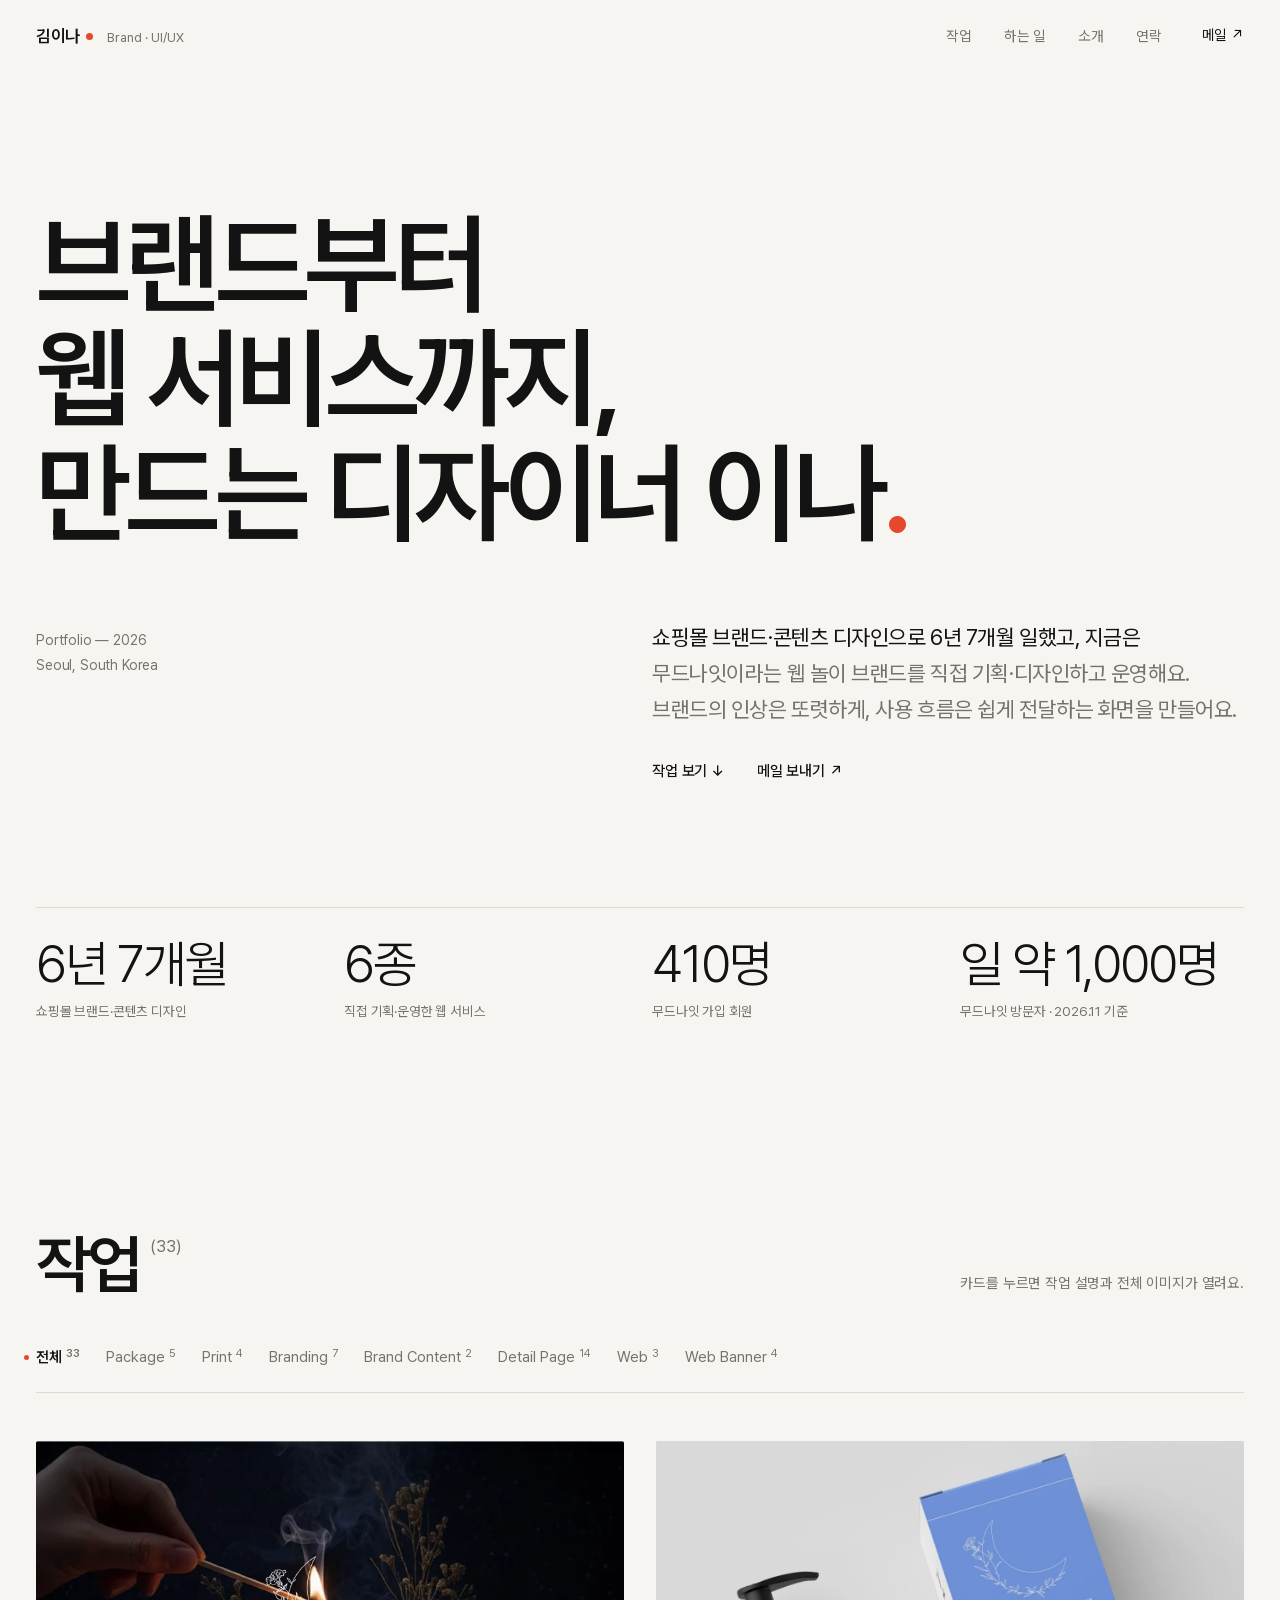
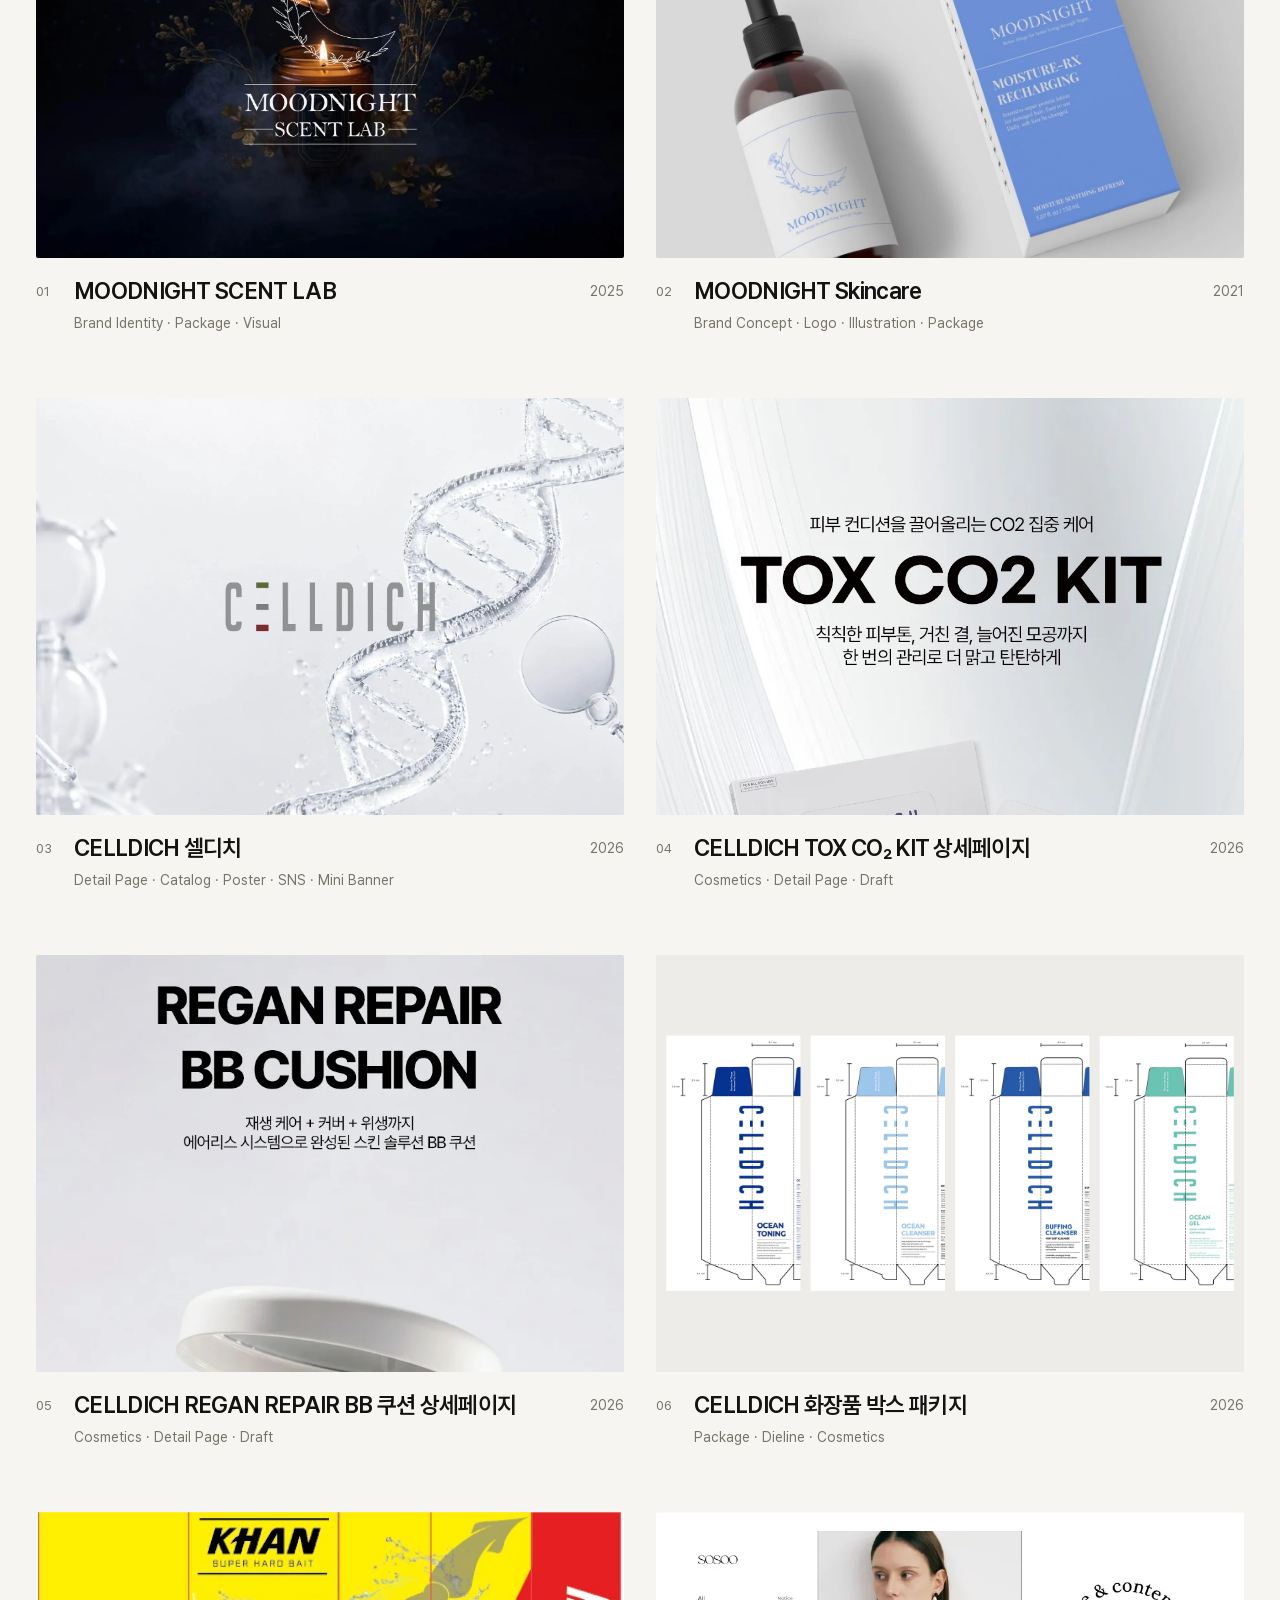
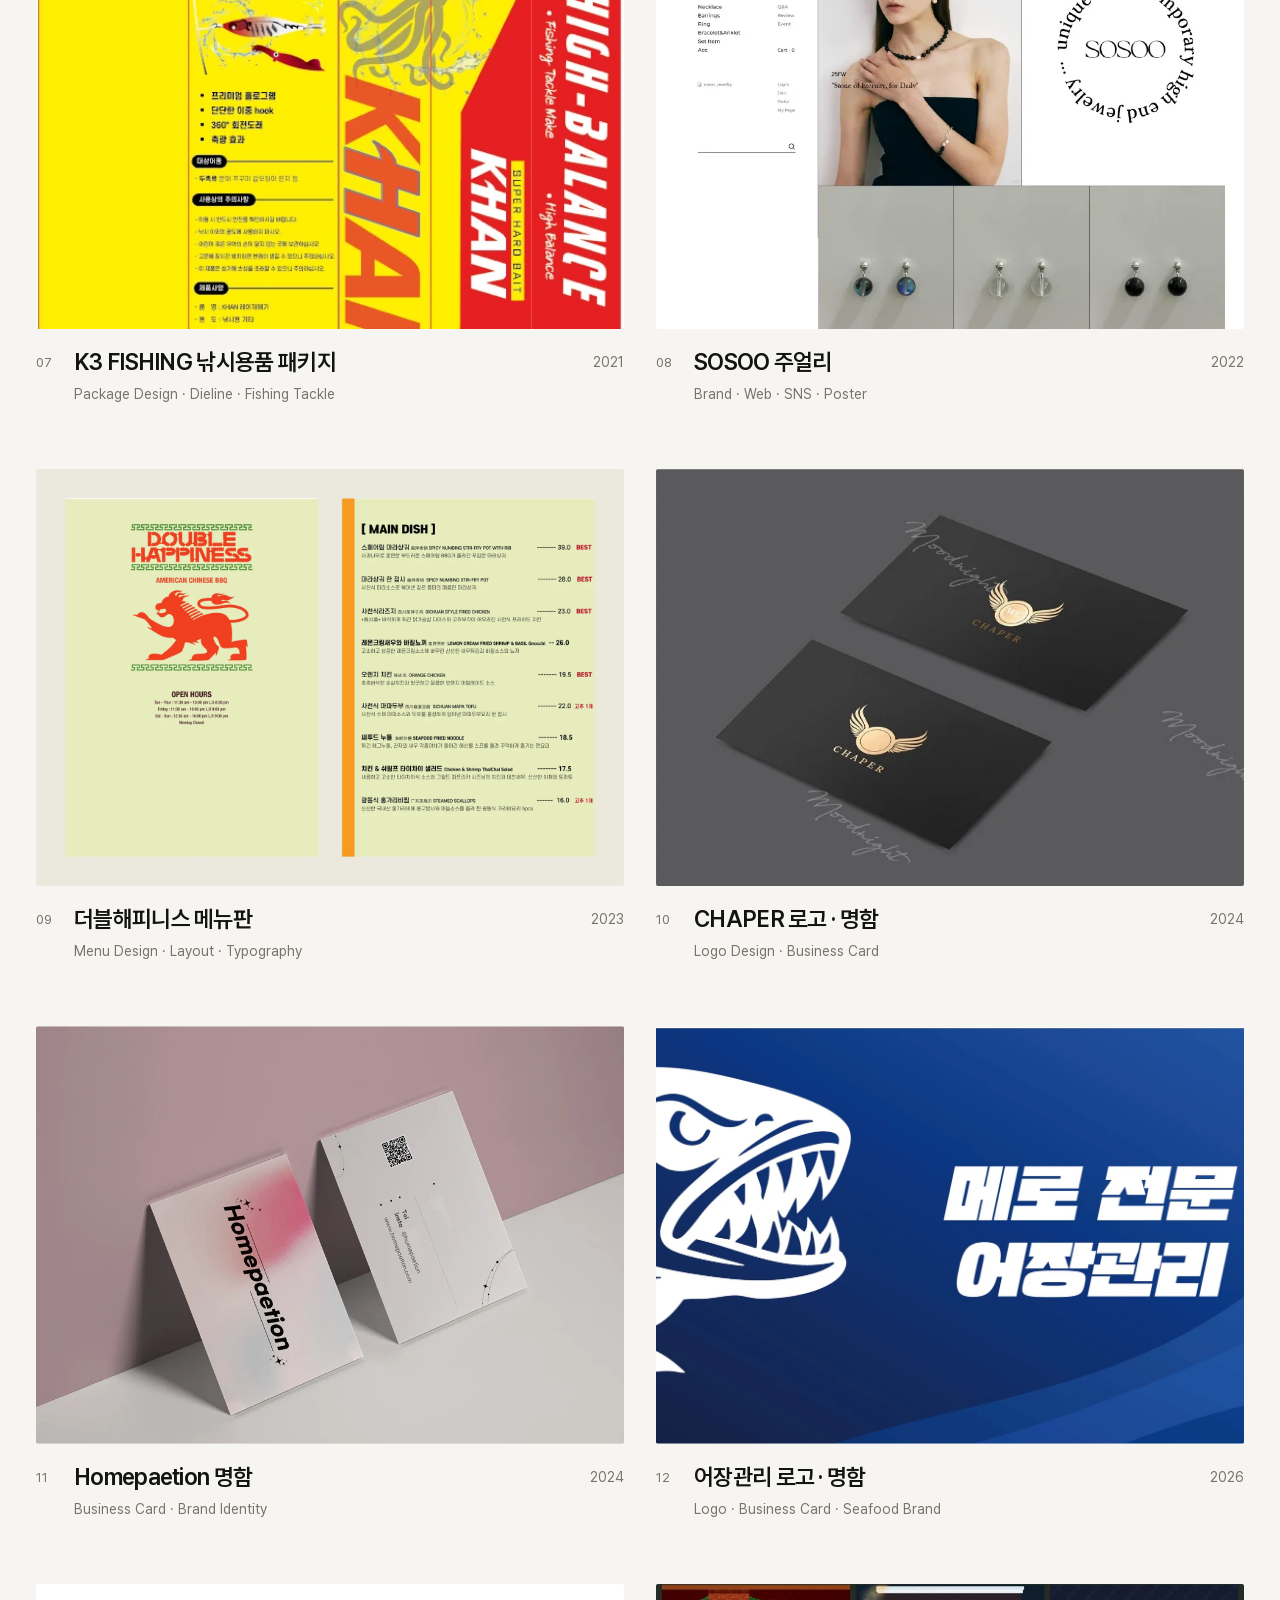
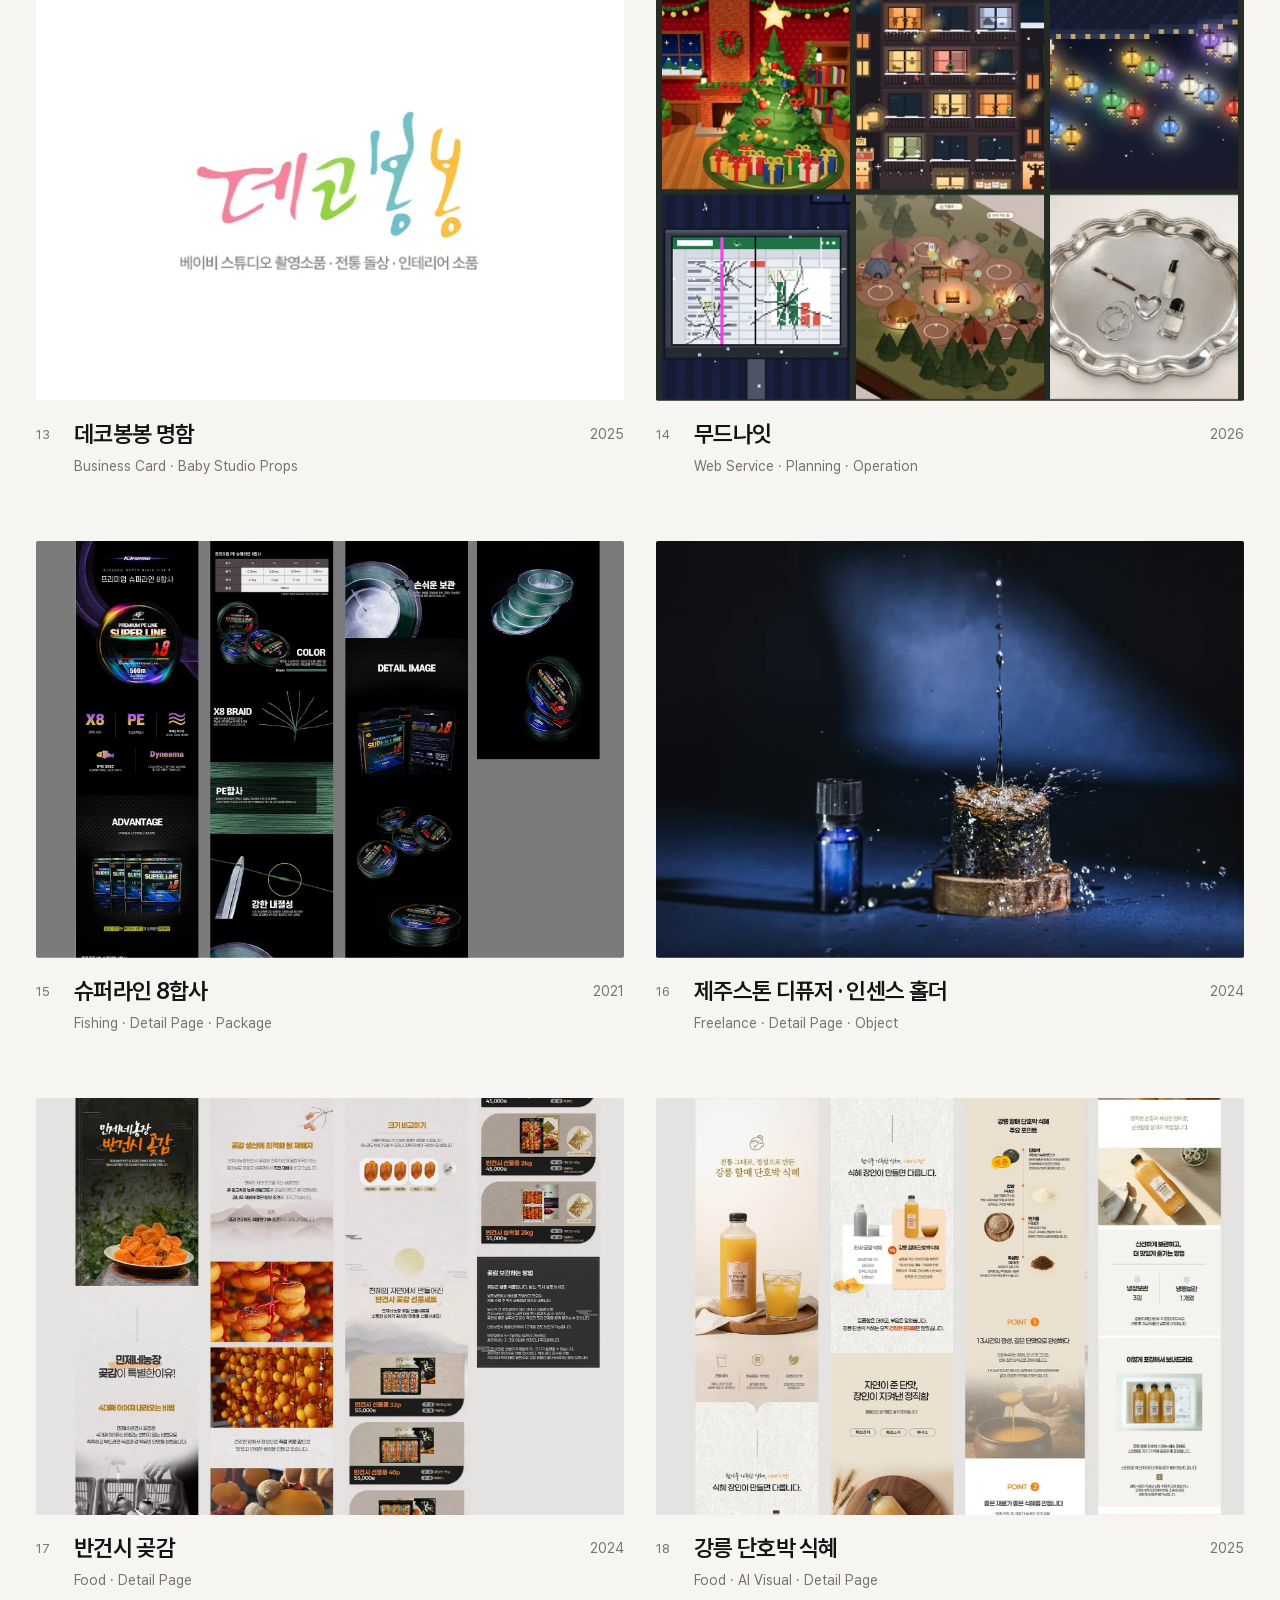
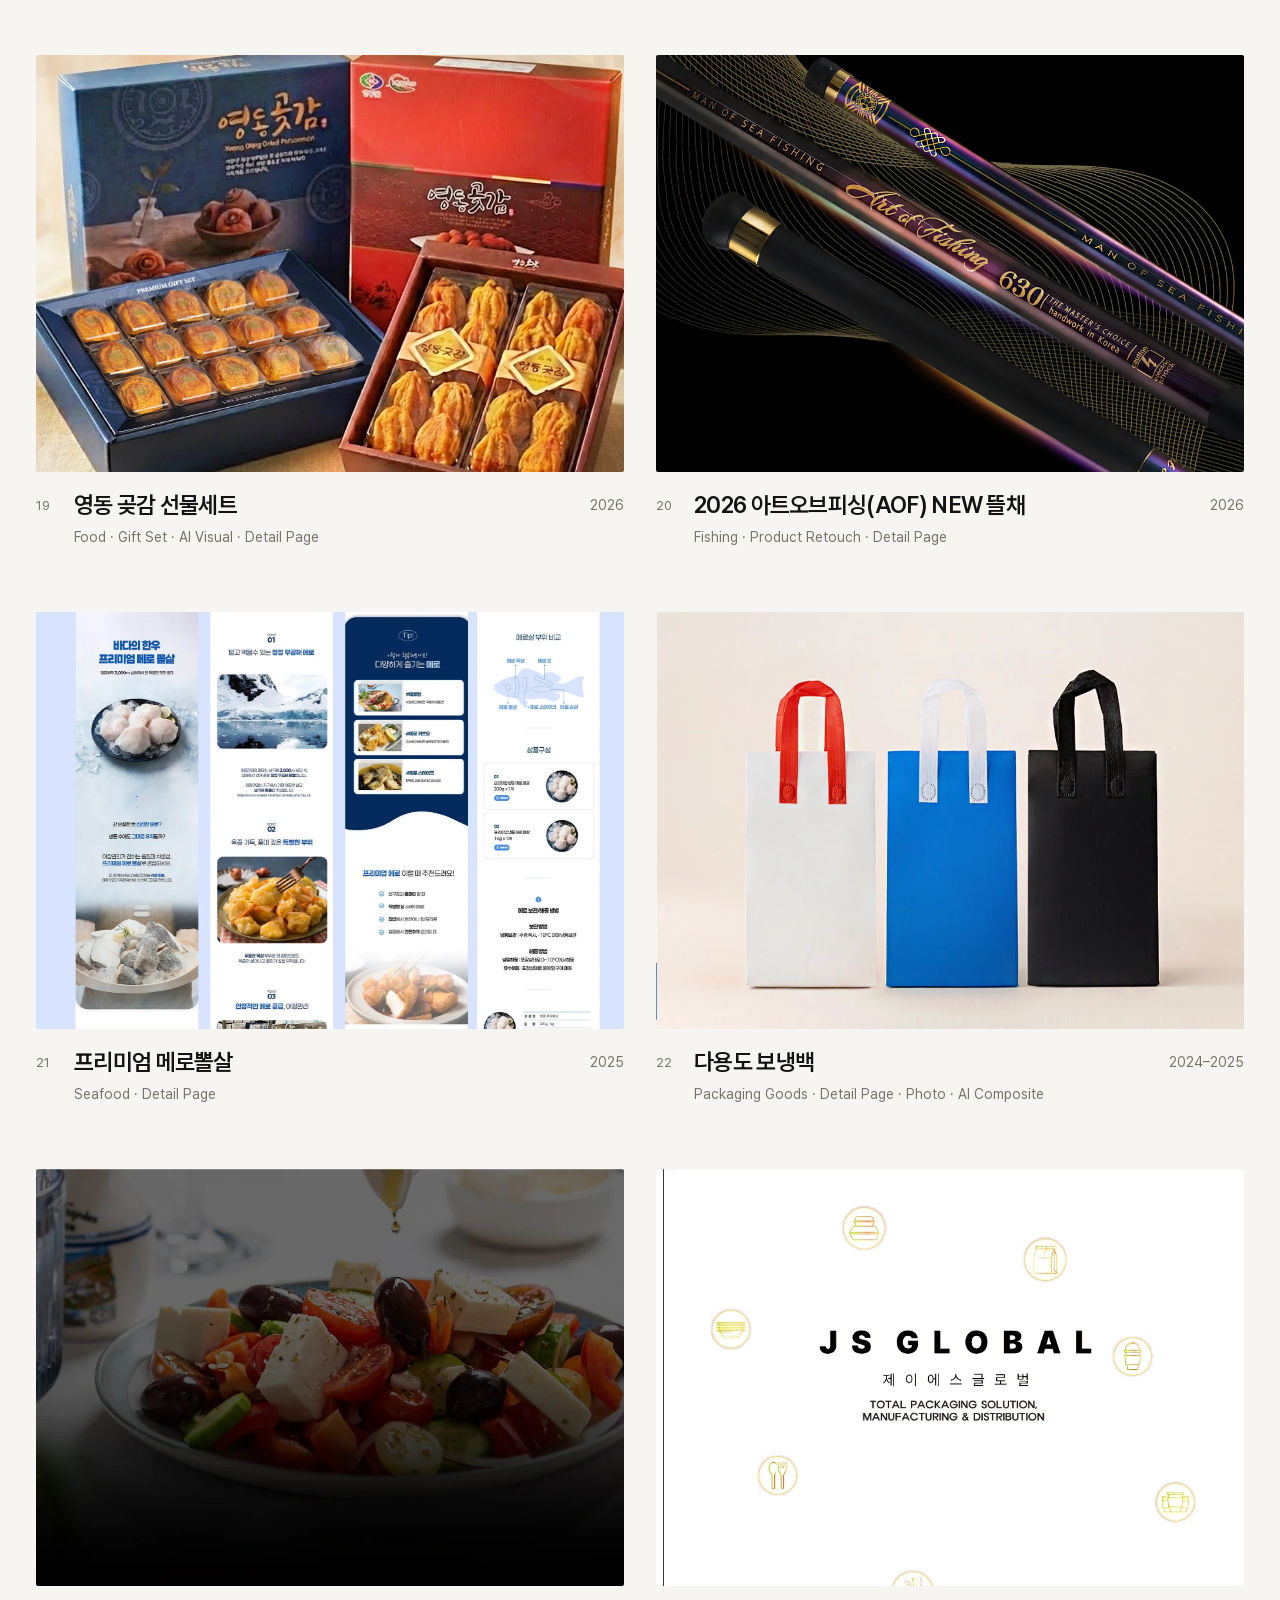
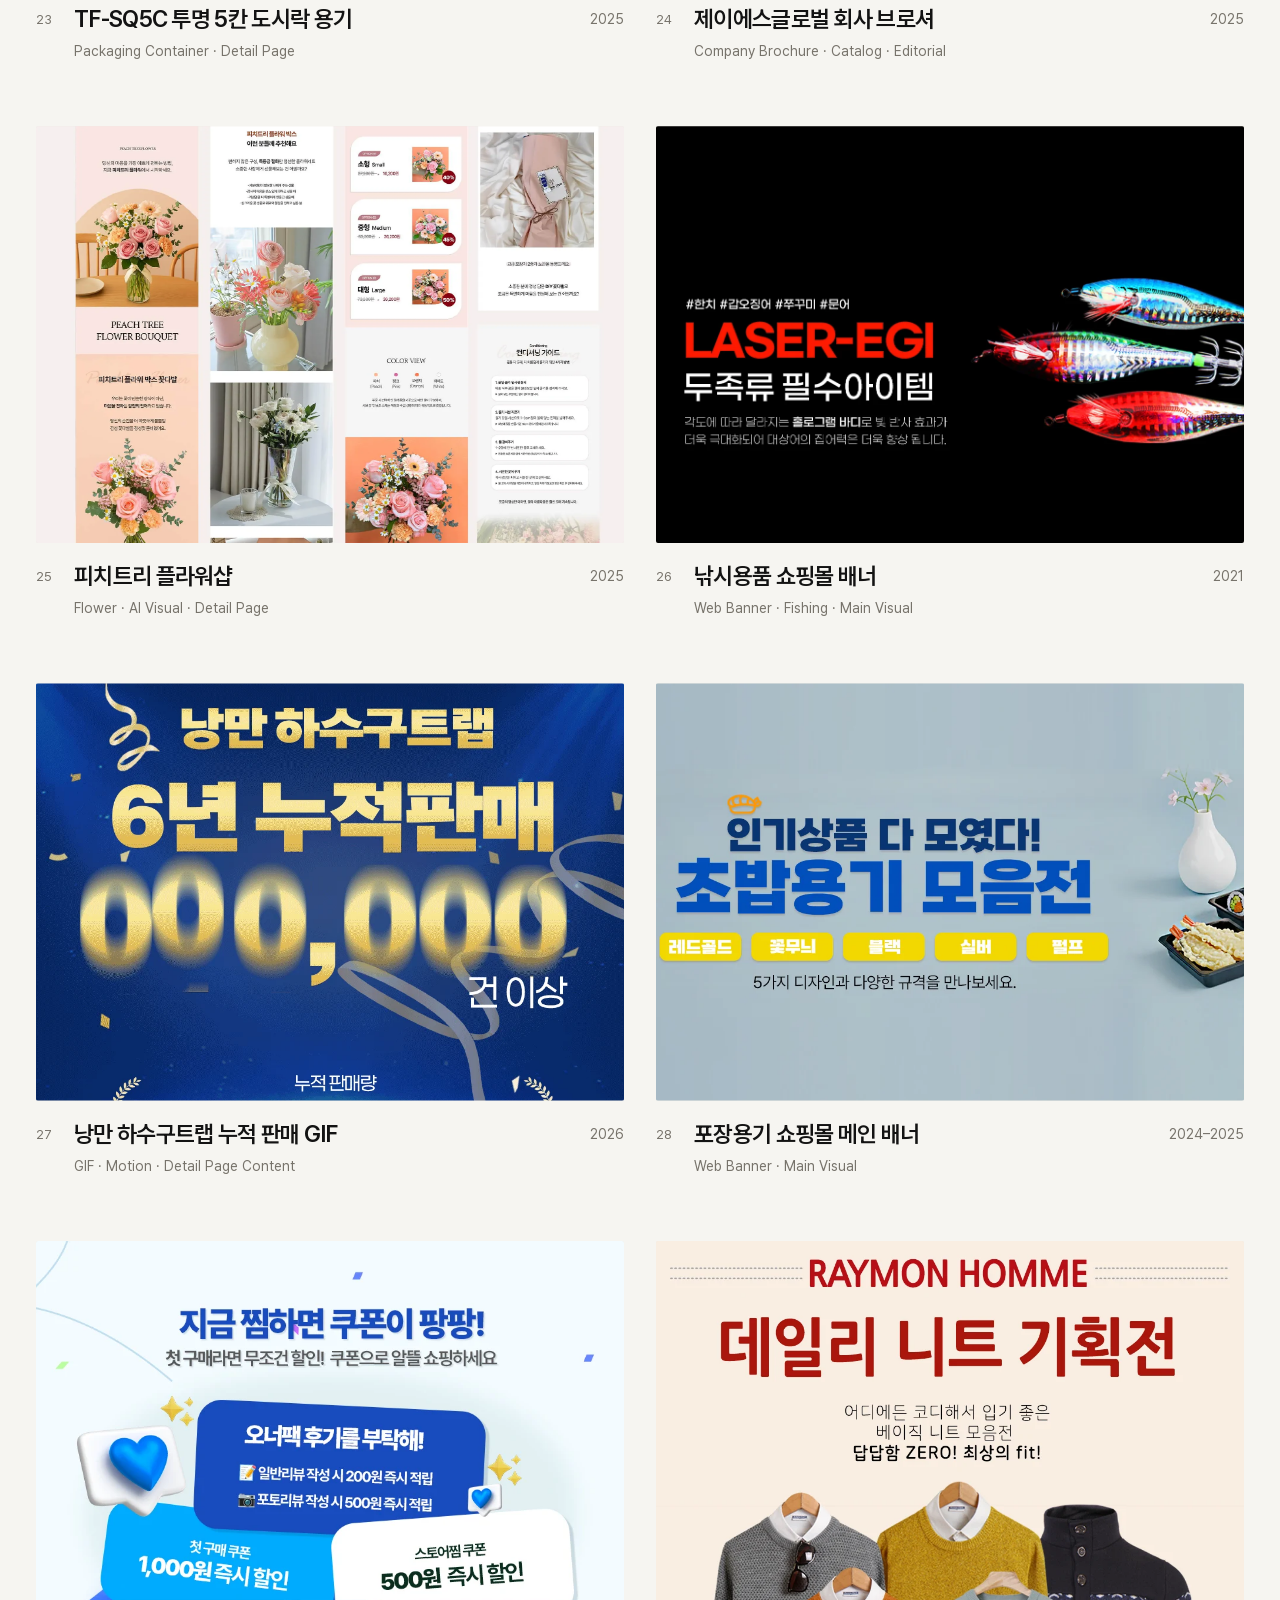
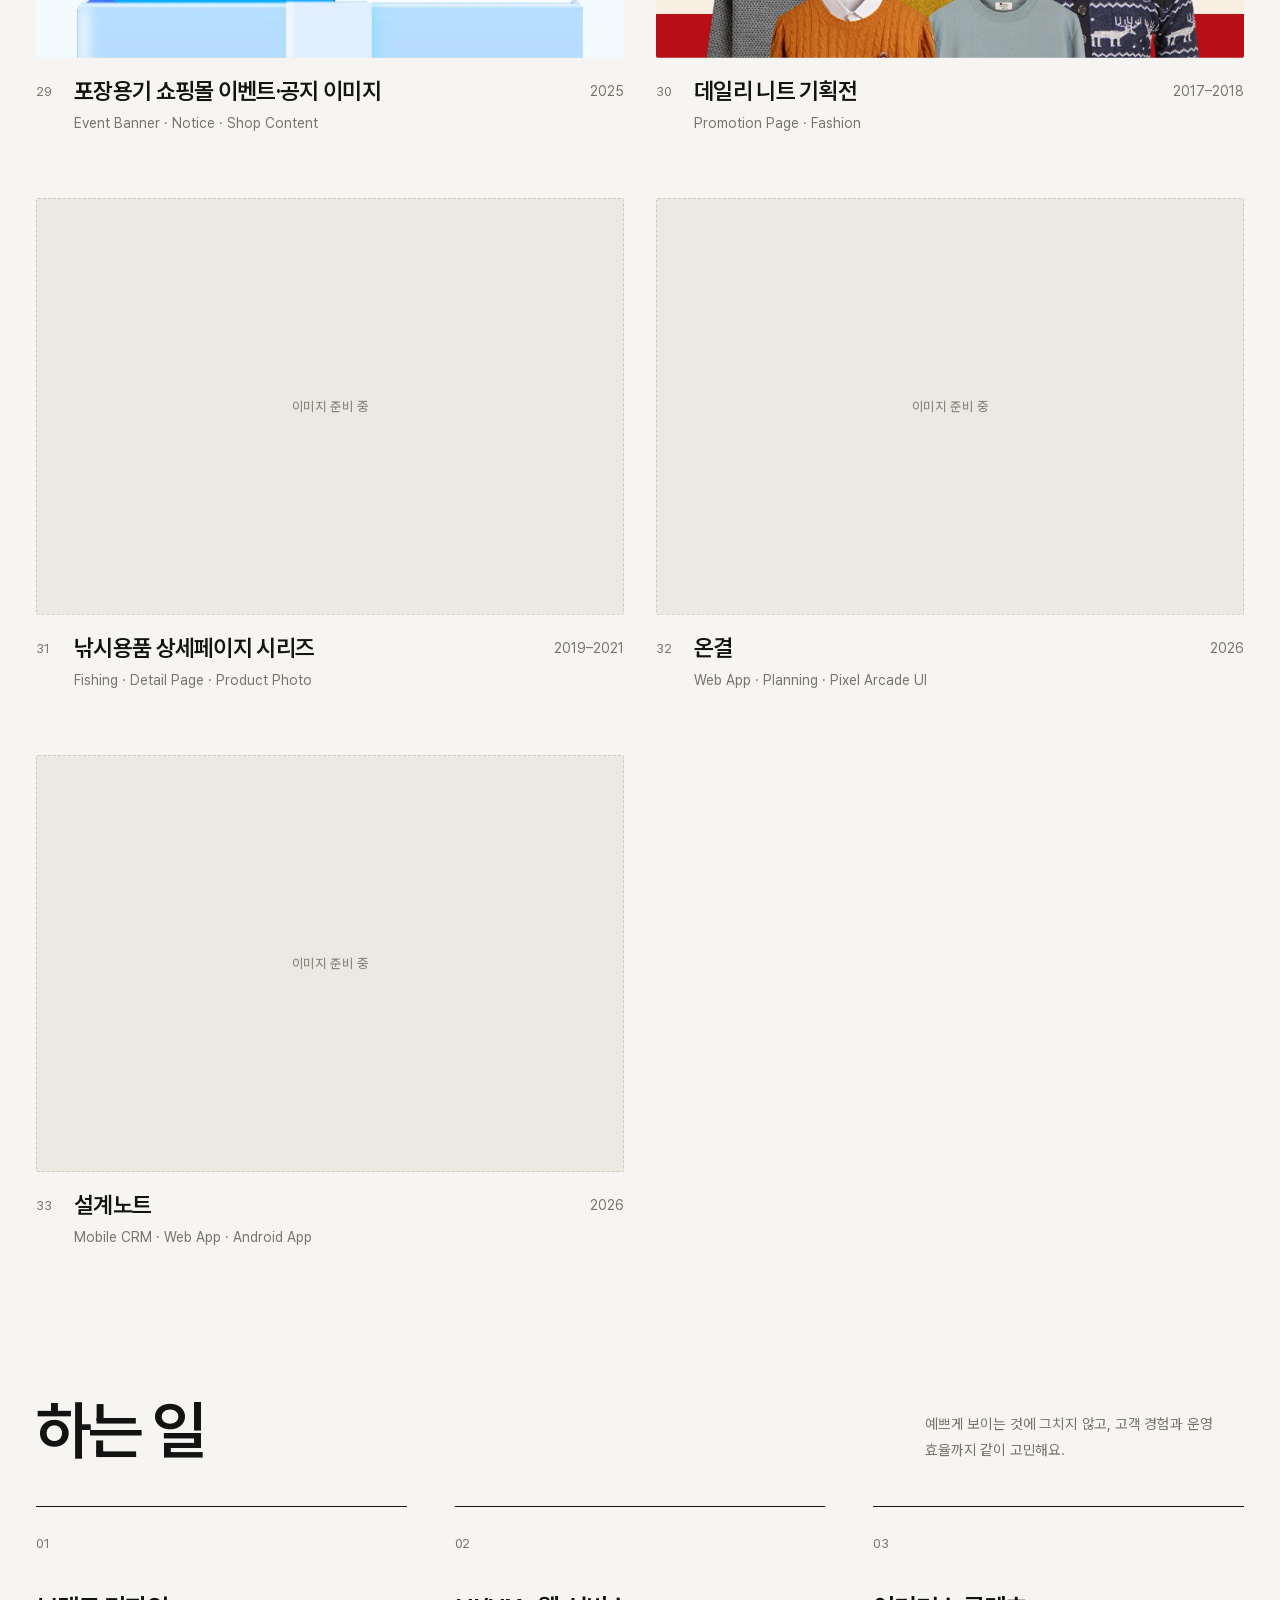
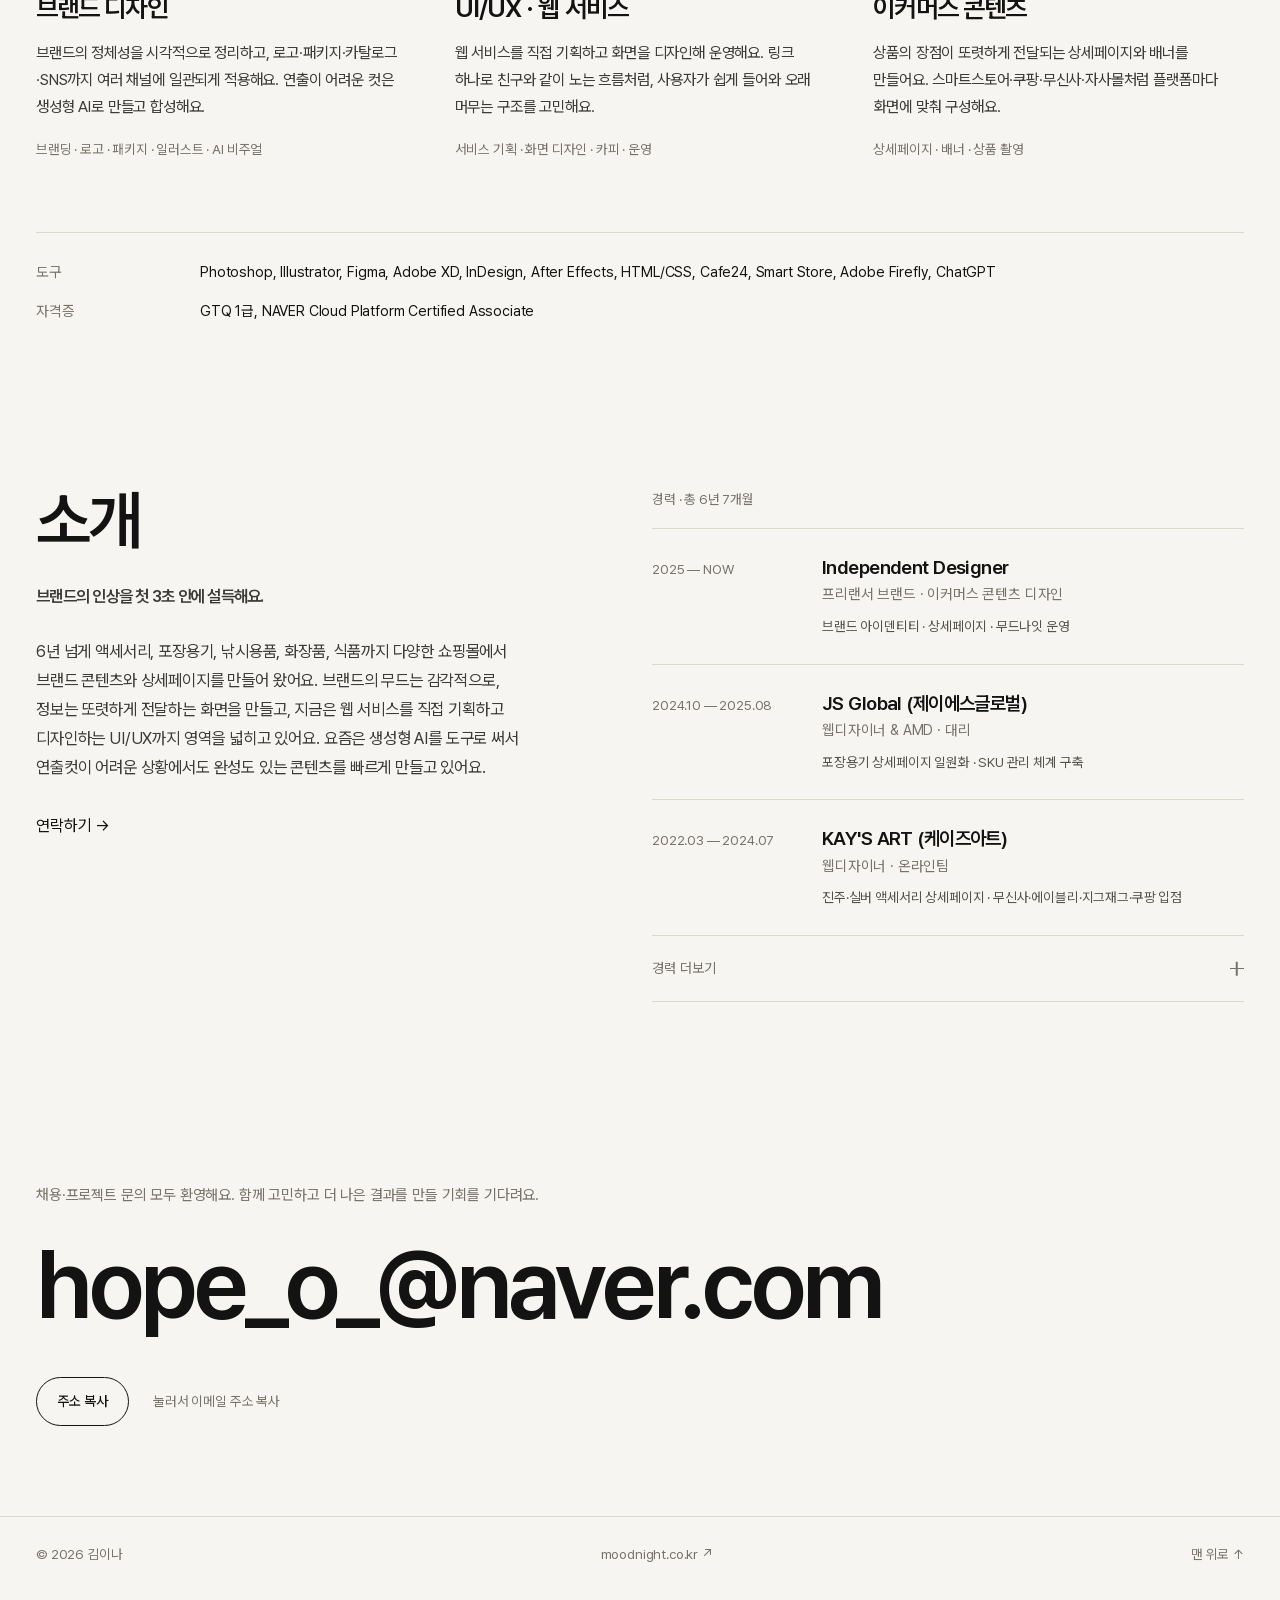
==== commit 51d7a646: "Add 설계노트 card (no images yet) Co-Authored-By: Claude Sonnet 5.5 <noreply@anthropic.com> Claude-Sessi" ====
--- a/index.html
+++ b/index.html
@@ -190,7 +190,7 @@
 </section>
 
 <section class="sec wrap" id="work">
-<div class="sec-head reveal"><h2>작업<sup>(32)</sup></h2><p>카드를 누르면 작업 설명과 전체 이미지가 열려요.</p></div>
+<div class="sec-head reveal"><h2>작업<sup>(33)</sup></h2><p>카드를 누르면 작업 설명과 전체 이미지가 열려요.</p></div>
 <div class="tabs" id="tabs" role="group" aria-label="작업 분류"></div>
 <div class="work-grid" id="grid"><noscript><p>작업 목록을 보려면 JavaScript가 필요해요.</p></noscript></div>
 </section>
@@ -236,7 +236,7 @@
 <footer class="foot"><div class="wrap"><span>© 2026 김이나</span><a href="https://www.moodnight.co.kr" target="_blank" rel="noopener">moodnight.co.kr ↗</a><a href="#top">맨 위로 ↑</a></div></footer>
 <div class="dialog-backdrop" id="modal" hidden><section class="project-dialog" role="dialog" aria-modal="true" aria-labelledby="d-name" tabindex="-1"><div class="dialog-top"><span id="d-num"></span><button class="icon-button" id="d-close" aria-label="닫기">닫기 ✕</button></div><div class="dialog-art"><img id="d-img" src="" alt="" style="width:100%;height:100%;object-fit:cover"></div><div class="dialog-body"><div class="dialog-meta"><span id="d-cat"></span><span id="d-year"></span></div><h2 id="d-name"></h2><p class="dialog-lead" id="d-lead"></p><p class="dialog-overview" id="d-summary"></p><dl class="dialog-meta-list" id="d-meta"></dl><div id="d-link"></div><div class="dialog-section"><h3>맡은 일</h3><ul id="d-role"></ul></div><div class="dialog-section"><h3>결과</h3><ul id="d-result"></ul></div><div class="dialog-section"><h3>작업 이미지</h3><div class="gallery" id="d-gallery"></div></div><button class="dialog-bottom-button" id="d-back">← 목록으로</button></div></section></div>
 <script>
-const projects=[{"id": "scentlab", "num": "01", "cat": "Branding", "name": "MOODNIGHT SCENT LAB", "sub": "Brand Identity · Package · Visual", "year": "2025", "cover": "p03.webp", "lead": "고요한 밤의 향기를 담은 비건 향 브랜드", "overview": "고요하고 신비로운 밤의 자연에서 영감을 받아, 일상 속 힐링과 감각적인 경험을 선사하는 비건 향 브랜드를 직접 만들었습니다. 섬세한 라인 로고와 절제된 미드나잇 블루 컬러, 촉각적인 엠보싱 패키지로 브랜드의 철학과 품질이 바로 느껴지게 했습니다.", "role": ["브랜드 콘셉트와 핵심 가치(Calm · Night · Scent Ritual) 정의", "로고 디자인과 컬러 시스템", "캔들 박스 패키지 전개도와 컬러 베리에이션", "브랜드 무드 비주얼"], "result": ["로고부터 패키지, 비주얼까지 하나의 톤으로 이어지는 브랜드 시스템 완성"], "meta": [["참여", "100% 개인 작업"], ["Tool", "Photoshop · Illustrator"]], "gallery": ["p03.webp", "p04.webp", "p05.webp", "p06.webp", "p07.webp", "p08.webp"], "tags": ["Package"]}, {"id": "skincare", "num": "02", "cat": "Branding", "name": "MOODNIGHT Skincare", "sub": "Brand Concept · Logo · Illustration · Package", "year": "2021", "cover": "skin00.webp", "lead": "달과 꽃을 직접 그려 만든 비건 스킨케어 브랜드 콘셉트", "overview": "'Better things for better living through Vegan.'이라는 슬로건 아래, 밤과 식물의 이미지를 담은 비건 스킨케어 브랜드를 기획했습니다. 달과 꽃 일러스트를 직접 그려 심볼로 만들고, 세리프 워드마크와 함께 가로형·원형·정방형 로고 시스템으로 정리했습니다. 같은 로고를 흰 라벨, 블랙 라벨, 블루 박스로 바꿔 보며 패키지 베리에이션을 검토했습니다. 정식 출시까지는 이어지지 않은 콘셉트 작업입니다.", "role": ["브랜드 콘셉트와 슬로건 기획", "달과 꽃 일러스트 직접 제작, 로고·워드마크 디자인", "로고 시스템(가로형·원형·정방형) 정리", "병 라벨과 박스 패키지 디자인, 컬러 베리에이션"], "result": ["일러스트부터 로고, 패키지까지 하나의 톤으로 이어지는 브랜드 콘셉트 완성"], "meta": [["참여", "100% 개인 작업"], ["상태", "미출시 콘셉트 · 2021.12"]], "gallery": ["skin01.webp", "skin02.webp", "skin03.webp", "skin04.webp", "skin05.webp", "skin06.webp"], "tags": ["Package"]}, {"id": "celldich", "num": "03", "cat": "Brand Content", "name": "CELLDICH 셀디치", "sub": "Detail Page · Catalog · Poster · SNS · Mini Banner", "year": "2026", "cover": "p09.webp", "lead": "전문 스킨케어 브랜드의 콘텐츠를 한 톤으로", "overview": "전문적인 화장품 성분과 제품 효능을 소비자가 쉽게 이해할 수 있도록 정보 구조를 다시 짰습니다. 마스크팩, BB 쿠션, CO₂ 키트 상세페이지부터 제품 카탈로그, 박람회 포스터, SNS까지 브랜드의 클리니컬한 이미지를 같은 톤으로 이어 갔습니다.", "role": ["마스크팩 상세페이지: 피부 고민 → 핵심 성분 → 바이오셀룰로오스 소재 → 사용 효과 흐름 설계, GIF 제작", "REGAN REPAIR BB 쿠션: 제품 비주얼, 성분, 컬러 비교, 사용 전후 콘텐츠 단계 구성", "TOX CO₂ KIT: 탄산 활성화 원리와 사용 과정을 그래픽·데이터 콘텐츠로 전달", "상품 카탈로그: 제품 정보를 일관된 규칙으로 정리하고 정보 위계 설계", "박람회 포스터: Ferita Mask 메인, R-Ampoule Kit 서브로 라인업 확장", "SNS 피드 콘텐츠", "제품별 미니배너 초안: TOX CO₂ KIT, FERITA R-AMPOULE KIT, FERITA MASK, FERITA POVA CREAM 7종 (제품당 1~2가지 시안)"], "result": ["상세페이지 · 카탈로그 · 포스터 · SNS까지 이어지는 일관된 브랜드 콘텐츠"], "meta": [["참여", "기획 · 디자인 · 이미지 보정 100% 개인 작업"], ["AI 활용", "ChatGPT · Adobe Firefly"], ["Font", "Pretendard · Noto Sans KR · Montserrat"]], "gallery": ["p09.webp", "p10.webp", "p11.webp", "p12.webp", "p13.webp", "p14.webp", "p15.webp", "p16.webp", "p17.webp", "p18.webp", "p19.webp", "celldich-mini.webp"]}, {"id": "tox", "cat": "Detail Page", "name": "CELLDICH TOX CO₂ KIT 상세페이지", "sub": "Cosmetics · Detail Page · Draft", "year": "2026", "cover": "tox00.webp", "lead": "탄산 활성화 원리와 사용 과정을 단계별로 풀어낸 키트 상세페이지", "overview": "셀디치 TOX CO₂ KIT의 상세페이지 초안입니다. 피부 고민에서 시작해 3단계 키트 구성, CO₂ 활성화 원리, 사용 방법, 사용 전후 비교와 리뷰 영역까지 한 흐름으로 정리했습니다.", "role": ["상세페이지 구성과 디자인", "3단계 키트 구성·사용 방법 정보 정리", "CO₂ 활성화 원리 그래픽과 사용 전후 비교 레이아웃"], "result": [], "meta": [["소속", "셀디치"], ["상태", "초안"]], "gallery": ["tox-01.webp", "tox-02.webp", "tox-03.webp", "tox-04.webp", "tox-05.webp", "tox-06.webp", "tox-07.webp", "tox-08.webp", "tox-09.webp", "tox-10.webp", "tox-11.webp", "tox-12.webp", "tox-13.webp", "tox-14.webp", "tox-15.webp", "tox-16.webp", "tox-17.webp"], "num": "04"}, {"id": "bbcushion", "cat": "Detail Page", "name": "CELLDICH REGAN REPAIR BB 쿠션 상세페이지", "sub": "Cosmetics · Detail Page · Draft", "year": "2026", "cover": "bbc00.webp", "lead": "재생 케어 성분과 커버력을 차분하게 전달한 BB 쿠션 상세페이지", "overview": "셀디치 REGAN REPAIR BB 쿠션의 상세페이지 초안입니다. 제품 첫인상 컷에서 시작해 재생 케어 성분, 두 가지 톤 컬러 안내, 사용 전후 비교, 제품 정보까지 흰색과 쿨 그레이 톤으로 정리했습니다.", "role": ["상세페이지 구성과 디자인", "핵심 성분 4종 소개와 컬러(LIGHT·NATURAL) 비교 레이아웃", "제품 정보 표 정리"], "result": [], "meta": [["소속", "셀디치"], ["상태", "초안"]], "gallery": ["bbc-01.webp", "bbc-02.webp", "bbc-03.webp", "bbc-04.webp", "bbc-05.webp", "bbc-06.webp", "bbc-07.webp", "bbc-08.webp", "bbc-09.webp"], "num": "05"}, {"id": "celbox", "cat": "Branding", "name": "CELLDICH 화장품 박스 패키지", "sub": "Package · Dieline · Cosmetics", "year": "2026", "cover": "celbox00.webp", "lead": "제품마다 컬러를 달리한 화장품 박스 전개도 4종", "overview": "셀디치 오션 토닝, 오션 클렌저, 버핑 클렌저, 오션 젤 박스 패키지의 전개도를 디자인했습니다. 제품마다 컬러를 하나씩 정해 한눈에 구분되게 하고, 세로로 세운 CELLDICH 로고를 같은 위치에 두어 라인이 하나로 보이게 했습니다. 제품명, 사용 방법, 전성분, 사용 시 주의 사항 같은 표시 사항을 한 판 안에 정리했습니다.", "role": ["박스 패키지 전개도 디자인 4종", "제품별 컬러 구분과 로고 배치", "제품명·사용 방법·전성분·주의 사항 등 표시 사항 레이아웃"], "result": [], "meta": [["소속", "셀디치"], ["Tool", "Illustrator"]], "gallery": ["celbox00.webp", "celbox-1.webp", "celbox-2.webp", "celbox-3.webp", "celbox-4.webp"], "tags": ["Package"], "num": "06"}, {"id": "k3pack", "cat": "Branding", "tags": ["Package"], "name": "K3 FISHING 낚시용품 패키지", "sub": "Package Design · Dieline · Fishing Tackle", "year": "2021", "cover": "k3-00.webp", "lead": "루어 박스와 묶음바늘 헤더 카드, 인쇄용 전개도까지", "overview": "현진물류에서 K3 FISHING 낚시용품 패키지를 디자인했습니다. 금속 지그 IKA METAL 박스는 블랙 바탕에 빛줄기 패턴으로 제품 성격을 살렸고, 쭈꾸미·갑오징어용 KHAN 박스는 노랑과 빨강의 큰 대비로 진열대에서 눈에 띄게 했습니다. 묶음바늘 헤더 카드는 색과 패턴을 달리한 시안으로 만들었습니다. 모두 인쇄용 전개도 형태로 작업했고, 규격 치수와 CMYK 인쇄 안내를 함께 표기했습니다.", "role": ["패키지 박스·헤더 카드 디자인", "인쇄용 전개도 작업(규격 치수·CMYK 안내 표기)", "묶음바늘 헤더 카드 색상·패턴 시안"], "result": [], "meta": [["소속", "현진물류 · 2021"], ["브랜드", "K3 FISHING 로고 사용"], ["참여", "패키지 디자인"]], "gallery": ["k3-ika.webp", "k3-khan.webp", "k3-bind2.webp", "k3-bind1.webp", "k3-bind3.webp"], "num": "07"}, {"id": "sosoo", "num": "08", "cat": "Brand Content", "name": "SOSOO 주얼리", "sub": "Brand · Web · SNS · Poster", "year": "2022", "cover": "sosoo00.webp", "lead": "웹사이트와 인스타그램, 포스터로 이어지는 주얼리 브랜드 콘텐츠", "overview": "케이즈아트 재직 중 참여한 SOSOO 주얼리 브랜드 작업입니다. 브랜드 웹사이트, 인스타그램 피드, 컬렉션 포스터까지 채널마다 같은 무드가 이어지도록 구성한 콘텐츠를 담았습니다. 로고는 브랜드에서 제공받아 사용했습니다.", "role": ["브랜드 채널 콘텐츠 제작 참여", "웹사이트·인스타그램·포스터에 같은 무드 적용"], "result": [], "meta": [["소속", "케이즈아트 · 2022"], ["참여", "브랜드 콘텐츠 제작 참여"], ["로고", "브랜드 제공"]], "gallery": ["sosoo-web1.webp", "sosoo-web2.webp", "sosoo-web3.webp", "sosoo-ig1.webp", "sosoo-ig2.webp", "sosoo-ig3.webp", "sosoo-ig4.webp", "sosoo-poster1.webp", "sosoo-poster2.webp"]}, {"id": "doublehappiness", "cat": "Print", "name": "더블해피니스 메뉴판", "sub": "Menu Design · Layout · Typography", "year": "2023", "cover": "menu00.webp", "lead": "아메리칸 차이니즈 BBQ 레스토랑의 메뉴판", "overview": "'DOUBLE HAPPINESS' 아메리칸 차이니즈 BBQ 레스토랑의 메뉴판을 프리랜서로 디자인했습니다. 런치, BBQ 플래터, 메인 디시, 밥·면, 사이드, 백주·하이볼·주류까지 구분하고, 한글 메뉴명 옆에 중문·영문을 함께 적어 어떤 손님이 봐도 읽히게 했습니다. 설명, 가격, BEST·맵기 표시의 위치를 일정하게 맞춰 훑어보며 고르기 쉽게 정리했고, 주황과 레드 두 가지 컬러 버전으로 만들었습니다.", "role": ["메뉴 카테고리 구성과 페이지 레이아웃", "한글·중문·영문 병기 타이포그래피와 가격·설명 정보 위계", "BEST, 맵기 등 표시 정리", "주황·레드 컬러 베리에이션"], "result": [], "meta": [["참여", "프리랜서 · 메뉴판 디자인"], ["로고·일러스트", "브랜드 기존 로고 사용"], ["Tool", "Illustrator"]], "gallery": ["menu-01.webp", "menu-02.webp", "menu-03.webp", "menu-04.webp", "menu-05.webp", "menu-06.webp", "menu-07.webp", "menu-08.webp", "menu-09.webp", "menu-10.webp", "menu-11.webp", "menu-12.webp", "menu-13.webp"], "num": "09"}, {"id": "chaper", "cat": "Branding", "name": "CHAPER 로고 · 명함", "sub": "Logo Design · Business Card", "year": "2024", "cover": "chaper00.webp", "lead": "날개 엠블럼 로고와 금박 명함 시안", "overview": "CHAPER 로고를 디자인하고 명함 목업에 적용해 보여드린 시안입니다. 날개 달린 원형 엠블럼에 세리프 워드마크를 더해 고급스럽고 단정한 인상을 만들었고, 어두운 바탕에는 금박, 밝은 바탕에는 연한 은은한 인쇄 느낌으로 두 가지 면을 비교할 수 있게 했습니다.", "role": ["로고 디자인(엠블럼 + 워드마크)", "명함 목업 적용 시안", "밝은·어두운 바탕 버전 구성"], "result": [], "meta": [["참여", "로고 디자인"], ["비고", "명함 이미지는 목업에 적용한 시안"]], "gallery": ["chaper-1.webp", "chaper-2.webp", "chaper-3.webp", "chaper-4.webp"], "num": "10"}, {"id": "homepaetion", "cat": "Branding", "name": "Homepaetion 명함", "sub": "Business Card · Brand Identity", "year": "2024", "cover": "hp00.webp", "lead": "핑크 그라데이션과 반짝임 포인트로 만든 브랜드 명함", "overview": "Homepaetion 명함을 디자인했습니다. 앞면은 핑크와 연한 블루가 번지는 그라데이션 위에 굵은 이탤릭 로고타입과 반짝이는 별 장식을 올려 부드럽고 산뜻한 분위기를 냈습니다. 뒷면은 정보를 줄이고 QR 코드와 가는 곡선 장식으로 정리해 읽기 쉽게 했고, 가로형과 세로형 두 가지 배치를 만들었습니다.", "role": ["명함 디자인(앞·뒷면)", "로고타입과 장식 요소 구성", "가로형·세로형 배치 시안"], "result": [], "meta": [["참여", "명함 디자인"], ["비고", "이름·전화번호는 가림 처리, 명함 이미지는 목업에 적용"]], "gallery": ["hp-1.webp", "hp-2.webp"], "num": "11"}, {"id": "eojang", "cat": "Branding", "name": "어장관리 로고 · 명함", "sub": "Logo · Business Card · Seafood Brand", "year": "2026", "cover": "ej00.webp", "lead": "메로(파타고니아 이빨고기) 수입 브랜드의 로고와 명함 시안", "overview": "메로 전문 수입 브랜드의 로고를 직접 디자인하고, 이를 적용한 명함 시안을 만들었습니다. 이빨고기의 강한 인상을 살린 심볼을 크게 쓰고, 파란 바탕 두 가지(시안 01, 03)와 어두운 네이비에 금색을 쓴 시안으로 분위기를 비교했습니다. 뒷면은 이름·직책·연락처를 같은 위치에 정리했고, 공장과 사무실 주소를 나눠 표기했습니다.", "role": ["브랜드 로고 디자인(이빨고기 심볼 + 워드마크)", "명함 시안 디자인(앞·뒷면)", "파란 바탕 2종과 금색 시안으로 톤 비교", "공장·사무실 주소 구분 표기"], "result": [], "meta": [["참여", "로고 · 명함 디자인"], ["비고", "이름·연락처는 가림·대체 처리 (김OO, 임의 번호·주소)"]], "gallery": ["ej-s1.webp", "ej-s3.webp", "ej-seo.webp"], "num": "12", "tags": ["Print"]}, {"id": "decobonbon", "cat": "Print", "name": "데코봉봉 명함", "sub": "Business Card · Baby Studio Props", "year": "2025", "cover": "deco00.webp", "lead": "파스텔 컬러 로고를 살린 베이비 스튜디오 소품 브랜드 명함", "overview": "베이비 스튜디오 촬영소품, 전통 돌상, 인테리어 소품을 다루는 데코봉봉의 명함을 디자인했습니다. 앞면은 분홍·민트·노랑 손글씨 로고만 크게 보여 주고, 뒷면은 이름과 직함, 연락처, SNS·카카오 채널, QR 코드를 한 줄씩 정리해 읽기 쉽게 했습니다.", "role": ["명함 디자인(앞·뒷면)", "로고 색을 살린 연락처 항목 구성"], "result": [], "meta": [["참여", "명함 디자인"], ["로고", "브랜드 기존 로고 사용"], ["비고", "이름·연락처는 가림·대체 처리, QR은 가림"]], "gallery": ["deco-card.webp"], "num": "13"}, {"id": "moodnight", "num": "14", "cat": "Web", "name": "무드나잇", "sub": "Web Service · Planning · Operation", "year": "2026", "cover": "moodnight.webp", "lead": "직접 기획하고 운영하는 웹 놀이 브랜드", "overview": "링크 하나로 친구와 함께 노는 무료 웹 놀이 브랜드 moodnight.co.kr을 직접 기획하고 운영하고 있습니다. 서비스 기획, 화면 디자인, 카피, 운영, 광고까지 맡았고 개발은 AI 도구와 함께 진행했습니다. 광고보다 친구 링크 공유로 사람들이 모이는 구조를 만들었습니다. 화면을 설계할 때는 빠르게 쓰고 바로 즐길 수 있는 흐름을 가장 먼저 봤습니다. 직접 써 보면서 번거롭거나 효율이 떨어지는 단계는 덜어 내고, 입력까지 가는 클릭 수를 줄이는 방향으로 손봤습니다.", "role": ["서비스 6종 기획과 화면 디자인: 산타의 선물가게, 성탄맨션, 무드나잇 산사, 박살방, MY LITTLE CAMP, Silver Tray Studio", "사용자가 입력을 빠르게 끝낼 수 있는 UX 설계: 번거로운 단계를 직접 써 보며 덜어 내고 클릭 수 감소", "선물 고르기: 선물을 랜덤으로 보여 주고 '다른 선물 보기'로 바꿔 볼 수 있게 해 고르는 단계를 줄임", "박살방: 다 부수면 새 물건이 저절로 채워져 끊김 없이 이어서 즐기도록 설계", "카피라이팅과 블로그 콘텐츠", "인스타그램 광고 소재 제작과 운영", "회원·신고 관리 등 서비스 운영"], "result": ["일 방문자 약 1,000명, 7일 방문자 4,370명 (2026.11.15 기준)", "가입 회원 410명"], "meta": [["참여", "기획 · 디자인 · 운영 100%, 개발은 AI 도구 활용"], ["Link", "moodnight.co.kr"]], "link": "https://www.moodnight.co.kr", "gallery": ["santa.webp", "mansion.webp", "sansa.webp", "smash.webp", "camp.webp", "tray.webp"]}, {"id": "superline", "num": "15", "cat": "Detail Page", "name": "슈퍼라인 8합사", "sub": "Fishing · Detail Page · Package", "year": "2021", "cover": "p30.webp", "lead": "상세페이지와 패키지를 하나의 디자인으로", "overview": "깊고 차가운 바다를 모티브로 K3F 슈퍼라인 8합사의 강도·직진성·내구성이 바로 보이도록 블랙 바탕에 네온 포인트 컬러를 썼습니다. 상세페이지와 합사 패키지를 함께 설계해 온·오프라인 어디서나 같은 브랜드로 보이게 했습니다.", "role": ["제품 촬영과 이미지 보정", "상세페이지 기획과 디자인", "합사 패키지 디자인"], "result": ["패키지와 상세페이지 사이의 디자인 일관성 확보", "제품 성능 포인트가 드러나는 정보 구조", "과장 없는 설명 중심 구성으로 브랜드 신뢰도 강화"], "meta": [["참여", "디자인 및 기획 100% 개인 작업"], ["Font", "나눔고딕"]], "gallery": ["p29.webp", "p30.webp", "p31.webp", "superline-d1.webp", "superline-d2.webp", "superline-d3.webp", "superline-d4.webp", "superline-d5.webp"], "tags": ["Package"]}, {"id": "jejustone", "num": "16", "cat": "Detail Page", "name": "제주스톤 디퓨저 · 인센스 홀더", "sub": "Freelance · Detail Page · Object", "year": "2024", "cover": "jeju00.webp", "lead": "건축 자재로 쓰고 남은 현무암에 새 쓰임을 더한 오브제의 상세페이지", "overview": "제주 현무암을 업사이클링한 스톤 디퓨저와 인센스 홀더, 두 제품의 상세페이지를 외주로 디자인했습니다. 제품마다 어두운 배경에 포인트 컬러(디퓨저는 딥 블루, 인센스 홀더는 레드·오렌지)를 정해 분위기를 나누고, 제주스톤 소개와 향 설명, 사용법, FAQ·주의사항까지 한 흐름으로 이어지게 정리했습니다. 사진과 로고는 의뢰사 제공이며, 의뢰인의 허락을 받아 게재합니다.", "role": ["디퓨저·인센스 홀더 상세페이지 레이아웃과 디자인", "브랜드 소개 → 제품 특징 → 향 설명 → 사용법 → FAQ·주의사항 정보 구성", "제품별 컬러 톤에 맞춘 타이포그래피와 이미지 배치"], "result": ["두 제품이 같은 브랜드로 보이면서도 각자의 무드가 구분되는 상세페이지 구성"], "meta": [["참여", "프리랜서 외주 · 상세페이지 디자인"], ["사진·로고", "의뢰사 제공"], ["게재", "의뢰인 허락 후 공개"]], "gallery": ["jeju-d1.webp", "jeju-d2.webp", "jeju-d3.webp", "jeju-d4.webp", "jeju-d5.webp", "jeju-d6.webp", "jeju-d7.webp", "jeju-i1.webp", "jeju-i2.webp", "jeju-i3.webp", "jeju-i4.webp", "jeju-i5.webp"]}, {"id": "gotgam", "num": "17", "cat": "Detail Page", "name": "반건시 곶감", "sub": "Food · Detail Page", "year": "2024", "cover": "p22.webp", "lead": "전통식품의 정성을 현대적인 구성으로", "overview": "자연 그대로의 색감과 질감을 살리기 위해 불필요한 그래픽 요소를 최소화하고, 곶감 특유의 따뜻한 빛과 부드러운 톤으로 시각적 무드를 잡았습니다.", "role": ["상세페이지 기획과 디자인", "선물 세트 구성 정보 정리"], "result": ["깔끔한 비주얼 중심의 페이지로 상품 경쟁력 향상"], "meta": [["참여", "디자인 및 기획 100% 개인 작업"], ["Font", "Noto Sans KR · Pretendard · 페이퍼로지"]], "gallery": ["p21.webp", "p22.webp", "gotgam-o1.webp", "gotgam-o2.webp", "gotgam-o3.webp", "gotgam-o4.webp", "gotgam-o5.webp", "gotgam-o6.webp", "gotgam-o7.webp", "gotgam-o8.webp"]}, {"id": "sikhye", "num": "18", "cat": "Detail Page", "name": "강릉 단호박 식혜", "sub": "Food · AI Visual · Detail Page", "year": "2025", "cover": "p24.webp", "lead": "생성형 AI로 연출한 신제품 상세페이지", "overview": "식혜 브랜드의 신제품 상세페이지를 기획하고 디자인했습니다. 나노바나나와 Adobe 생성형 AI로 제품 콘셉트에 맞는 배경 이미지를 여러 안 연출한 뒤, 브랜드 무드에 가장 맞는 시안을 골라 적용했습니다.", "role": ["상세페이지 기획과 디자인", "생성형 AI 배경 연출과 보정"], "result": ["AI 기반 이미지 생성으로 촬영·보정 시간 단축", "깔끔한 비주얼 중심의 페이지로 상품 경쟁력 향상"], "meta": [["참여", "디자인 및 기획 100% 개인 작업"], ["AI 활용", "나노바나나 · Adobe Firefly"], ["Font", "Noto Sans KR · Roboto · Pretendard"]], "gallery": ["p23.webp", "p24.webp", "sikhye-d1.webp", "sikhye-d2.webp", "sikhye-d3.webp", "sikhye-d4.webp", "sikhye-d5.webp", "sikhye-d6.webp", "sikhye-d7.webp", "sikhye-d8.webp"]}, {"id": "yeongdong", "cat": "Detail Page", "name": "영동 곶감 선물세트", "sub": "Food · Gift Set · AI Visual · Detail Page", "year": "2026", "cover": "yd00.webp", "lead": "선물세트 상세페이지의 기획부터 디자인까지", "overview": "영동 곶감 선물세트의 상세페이지를 프리랜서로 기획하고 디자인했습니다. 곶감이 만들어지는 과정과 정성을 먼저 보여 주고, 선물세트 구성과 옵션 사이즈 안내, 상품 유의사항까지 한 흐름으로 이어지게 정리했습니다. 일부 이미지는 Adobe Firefly로 생성했습니다.", "role": ["상세페이지 기획", "상세페이지 디자인", "Adobe Firefly 이미지 생성"], "result": [], "meta": [["참여", "프리랜서 · 기획 · 디자인 · AI 이미지 생성"], ["AI 활용", "Adobe Firefly"]], "gallery": ["yd-01.webp", "yd-02.webp", "yd-03.webp", "yd-04.webp", "yd-05.webp", "yd-06.webp", "yd-07.webp", "yd-08.webp", "yd-09.webp", "yd-10.webp", "yd-11.webp", "yd-12.webp"], "num": "19"}, {"id": "aof", "cat": "Detail Page", "name": "2026 아트오브피싱(AOF) NEW 뜰채", "sub": "Fishing · Product Retouch · Detail Page", "year": "2026", "cover": "aof00.webp", "lead": "낚시 뜰채 신제품의 보정부터 상세페이지 디자인까지", "overview": "2026 아트오브피싱(AOF) NEW 뜰채의 상세페이지를 기획하고 디자인했습니다. 블랙 바탕에 골드 포인트를 써서 카본 뜰채의 고급스러운 질감이 드러나게 했고, 제품 이미지 보정도 함께 맡았습니다.", "role": ["제품 이미지 보정", "상세페이지 기획", "상세페이지 디자인"], "result": [], "meta": [["참여", "보정 · 기획 · 디자인"]], "gallery": ["aof-01.webp", "aof-02.webp", "aof-03.webp", "aof-04.webp", "aof-05.webp", "aof-06.webp", "aof-07.webp", "aof-08.webp", "aof-09.webp", "aof-10.webp", "aof-11.webp", "aof-12.webp", "aof-13.webp"], "num": "20"}, {"id": "mero", "num": "21", "cat": "Detail Page", "name": "프리미엄 메로뽈살", "sub": "Seafood · Detail Page", "year": "2025", "cover": "p26.webp", "lead": "냉동 수산물에 대한 신뢰를 주는 페이지", "overview": "차가운 바다의 이미지를 바탕으로 메로뽈살 특유의 단단하면서도 부드러운 질감이 보이도록 화이트·블루 톤으로 구성했습니다. 과도한 연출을 빼고 신선도와 품질에 집중하는 실사용자 관점의 상세페이지를 목표로 했습니다.", "role": ["상세페이지 기획과 디자인", "요리 활용·보관법 정보 구성"], "result": ["깔끔한 비주얼 중심의 페이지로 상품 경쟁력 향상"], "meta": [["참여", "디자인 및 기획 100% 개인 작업"], ["Font", "Noto Sans KR · Pretendard · 페이퍼로지"]], "gallery": ["p25.webp", "p26.webp", "mero-d1.webp", "mero-d2.webp", "mero-d3.webp", "mero-d4.webp", "mero-d5.webp", "mero-d6.webp", "mero-d7.webp", "mero-d8.webp"]}, {"id": "coolbag", "num": "22", "cat": "Detail Page", "name": "다용도 보냉백", "sub": "Packaging Goods · Detail Page · Photo · AI Composite", "year": "2024–2025", "cover": "bag00.webp", "lead": "소재·구조·사이즈 정보가 한눈에 읽히는 보냉백 상세페이지", "overview": "제이에스글로벌에서 포장용기 쇼핑몰의 부직포 보냉백 상세페이지를 만들었습니다. 제품 사진은 직접 촬영해 보정했고, 분위기 컷과 활용 장면은 생성형 AI로 이미지를 만든 뒤 합성했습니다. 보관·배달 고민에서 시작해 3가지 컬러와 4가지 사이즈, 3중 원단 구조, 열압착·양면테이프 마감 같은 제품 포인트를 순서대로 풀고, 타사 제품과 소재·구조·디자인을 비교해 차이를 보여 줍니다. 호수별 규격과 용도, 재질·구성 표, 구매 전 유의사항까지 한 페이지에서 확인할 수 있게 정리했습니다.", "role": ["제품 촬영과 사진 보정", "생성형 AI 이미지 생성과 합성", "상세페이지 디자인과 정보 구성", "소재 구조 도식, 자사·타사 비교표, 호수별 사이즈 안내 레이아웃"], "result": ["고민 → 제품 포인트 → 비교 → 사이즈·규격 → 유의사항으로 이어지는 정보 흐름"], "meta": [["참여", "촬영 · 이미지 합성 · 상세페이지 디자인"], ["소속", "제이에스글로벌"], ["AI 활용", "Adobe Firefly · Midjourney (이미지 생성 후 합성)"]], "gallery": ["bag-d1.webp", "bag-d2.webp", "bag-d3.webp", "bag-d4.webp", "bag-d5.webp", "bag-d6.webp", "bag-d7.webp", "bag-d8.webp", "bag-d9.webp", "bag-d10.webp"]}, {"id": "tfsq5c", "cat": "Detail Page", "name": "TF-SQ5C 투명 5칸 도시락 용기", "sub": "Packaging Container · Detail Page", "year": "2025", "cover": "tf00.webp", "lead": "규격·재질·사용 정보가 한눈에 읽히는 포장용기 상세페이지", "overview": "제이에스글로벌에서 포장용기 상세페이지를 디자인했습니다. 투명 5칸 도시락 용기의 특징을 번호별로 풀고, 같은 TF-SQ 시리즈 용기와 비교해 고를 수 있게 했습니다. 마지막에는 크기 도면, 재질·구성·전자레인지 사용 가능 여부를 표로 정리해 구매 전에 필요한 정보를 한 번에 확인하게 했습니다.", "role": ["상세페이지 디자인", "특징 소개 → 시리즈 비교 → 규격 도면·제품 정보 표로 이어지는 정보 구성"], "result": [], "meta": [["소속", "제이에스글로벌"], ["참여", "상세페이지 디자인"]], "gallery": ["tf-01.webp", "tf-02.webp", "tf-03.webp", "tf-04.webp", "tf-05.webp", "tf-06.webp", "tf-07.webp", "tf-08.webp", "tf-09.webp"], "num": "23"}, {"id": "jsbrochure", "cat": "Print", "name": "제이에스글로벌 회사 브로셔", "sub": "Company Brochure · Catalog · Editorial", "year": "2025", "cover": "js-bro00.webp", "lead": "일회용 포장재 기업의 회사소개와 제품 카탈로그를 한 권으로", "overview": "제이에스글로벌에서 회사 브로셔를 디자인했습니다. 인사말, 목차, 인증서와 공장 설비, 제품군별 카탈로그, 주요 파트너 페이지까지 8장 구성이에요. 종이컵·투명컵, 보냉팩, 보냉쇼핑백, 테이크아웃 용품, 비닐류 등 제품이 많아 라인별 페이지에서 같은 레이아웃으로 사진과 규격을 정리해 비교하기 쉽게 했고, 주황색을 포인트로 로고와 통일했습니다.", "role": ["브로셔 전체 편집·레이아웃 디자인", "제품군별 카탈로그 페이지 구성", "표지·목차·인사말 페이지 디자인"], "result": [], "meta": [["소속", "제이에스글로벌"], ["사진", "제품·공장 사진: 회사 제공"], ["참여", "브로셔 편집 디자인"], ["비고", "사무실 주소는 가림 처리"]], "gallery": ["js-bro-1.webp", "js-bro-2.webp", "js-bro-3.webp", "js-bro-4.webp", "js-bro-5.webp", "js-bro-6.webp", "js-bro-7.webp", "js-bro-8.webp"], "num": "24"}, {"id": "peachtree", "num": "25", "cat": "Detail Page", "name": "피치트리 플라워샵", "sub": "Flower · AI Visual · Detail Page", "year": "2025", "cover": "p28.webp", "lead": "온라인에서도 믿고 고르는 꽃 선물", "overview": "부드러운 피치 톤으로 꽃의 따뜻함과 섬세한 질감이 드러나게 했습니다. 첫인상을 정하는 인트로 컷은 AI로 만들되 과하지 않게 다듬었고, 이후에는 실제 상품 이미지와 색감·형태·사이즈 정보에 집중했습니다.", "role": ["상세페이지 기획과 디자인", "AI 인트로 비주얼 제작과 톤 보정", "사이즈별 옵션·컬러·관리 가이드 구성"], "result": ["인트로 컷으로 브랜드 첫인상 강화", "감성 중심 비주얼로 상품 전달력 향상", "꽃 상품 특성에 맞는 정보 배치로 구매 이해도와 신뢰도 향상"], "meta": [["참여", "디자인 및 기획 100% 개인 작업"], ["Font", "Noto Sans KR · Pretendard · 페이퍼로지"]], "gallery": ["p27.webp", "p28.webp"]}, {"id": "fishbanner", "cat": "Web Banner", "name": "낚시용품 쇼핑몰 배너", "sub": "Web Banner · Fishing · Main Visual", "year": "2021", "cover": "fb00.webp", "lead": "어두운 배경에 제품 색을 살린 낚시용품 배너 시리즈", "overview": "현진물류에서 낚시용품 쇼핑몰의 기획 배너를 디자인했습니다. 제품 사진은 직접 촬영했고, 레드봉돌, 쭈왕, 레이저 에기처럼 제품 색이 돋보이도록 검정 배경을 썼습니다. 해시태그와 한 줄 문구로 어떤 낚시에 쓰는 제품인지 바로 읽히게 했습니다.", "role": ["제품 촬영", "쇼핑몰 배너 디자인", "제품 색을 살린 배경과 문구 배치"], "result": [], "meta": [["소속", "현진물류 · 2021"], ["사진", "직접 촬영"], ["참여", "촬영 · 배너 디자인"]], "gallery": ["fb-egi.webp", "fb-zzu.webp", "fb-red.webp"], "num": "26"}, {"id": "trap", "cat": "Detail Page", "name": "낭만 하수구트랩 누적 판매 GIF", "sub": "GIF · Motion · Detail Page Content", "year": "2026", "cover": "trap00.webp", "lead": "숫자가 올라가는 모션으로 신뢰를 보여 주는 상세페이지 콘텐츠", "overview": "하수구트랩 상세페이지에 들어가는 누적 판매·리뷰 강조 GIF를 디자인했습니다. 네이비 바탕에 골드 컬러를 쓰고, 숫자가 움직이며 채워지는 모션으로 시선이 숫자에 먼저 가도록 구성했습니다.", "role": ["누적 판매·리뷰 강조 GIF 디자인", "골드 포인트 컬러와 숫자 모션 연출"], "result": [], "meta": [["참여", "프리랜서 · GIF 콘텐츠 디자인"]], "gallery": ["trap.webp"], "num": "27"}, {"id": "banners", "num": "28", "cat": "Web Banner", "name": "포장용기 쇼핑몰 메인 배너", "sub": "Web Banner · Main Visual", "year": "2024–2025", "cover": "banner00.webp", "lead": "제품마다 색과 문구 톤을 바꾼 홈페이지 메인 배너 시리즈", "overview": "포장용기 쇼핑몰 홈페이지의 기획전과 카테고리 배너를 디자인했습니다. 샐러드 종이용기, 은박 보냉팩, 초밥용기처럼 제품 성격에 맞춰 배경색과 문구 분위기를 바꾸되, 작은 보조 문구, 큰 제목, 칩과 해시태그 순서로 시선이 흐르도록 같은 구조를 유지했습니다. 제품 사진은 사진작가가 촬영한 컷을 사용했습니다.", "role": ["메인 배너 기획과 디자인", "배경, 타이포그래피, 칩 레이아웃 구성"], "result": ["제품별 톤은 다르지만 하나의 시리즈로 읽히는 배너 구성"], "meta": [["참여", "배너 디자인"], ["사진", "사진작가 촬영"]], "gallery": ["banner01.webp", "banner02.webp", "banner03.webp"]}, {"id": "jsevent", "cat": "Web Banner", "name": "포장용기 쇼핑몰 이벤트·공지 이미지", "sub": "Event Banner · Notice · Shop Content", "year": "2025", "cover": "ev00.webp", "lead": "쿠폰·리뷰 이벤트부터 배송·반품 안내까지 쇼핑몰 안내 이미지", "overview": "제이에스글로벌에서 포장용기 쇼핑몰에 올라가는 이벤트와 안내 이미지를 디자인했습니다. 쿠폰과 리뷰 적립 이벤트, 당일 출고 안내, 연휴 배송일정, 반품 접수 안내를 제품 이미지 없이도 한눈에 읽히도록 큰 제목, 색 구분, 간단한 아이콘 위주로 정리했습니다. 쿠폰 이벤트는 같은 구성에 색을 바꾼 두 가지 시안으로 만들었습니다.", "role": ["쿠폰·리뷰 이벤트 배너 디자인", "당일 출고·연휴 배송일정·반품 안내 이미지 디자인", "같은 구성에서 색을 바꾼 시안 제작"], "result": [], "meta": [["소속", "제이에스글로벌"], ["참여", "이벤트·공지 이미지 디자인"]], "gallery": ["ev-coupon1.webp", "ev-coupon2.webp", "ev-review.webp", "ev-ship.webp", "ev-holiday.webp", "ev-return.webp"], "num": "29"}, {"id": "knit", "cat": "Web Banner", "name": "데일리 니트 기획전", "sub": "Promotion Page · Fashion", "year": "2017–2018", "cover": "knit00.webp", "lead": "시즌 분위기를 살린 남성 니트 기획전 이미지", "overview": "RAYMON HOMME에서 남성 니트 기획전 이미지를 디자인했습니다. 겨울 시즌에 맞춰 눈 결정 장식과 레드·크림 두 색으로 분위기를 잡고, 큰 제목 아래 대표 니트 5종이 한눈에 들어오도록 배치했습니다.", "role": ["기획전 이미지 디자인", "시즌 컨셉 구성(눈 결정 장식, 레드·크림 배색)"], "result": [], "meta": [["소속", "RAYMON HOMME"], ["상품 사진", "사진 기사 촬영"], ["참여", "기획전 디자인"]], "gallery": ["knit.webp"], "num": "30"}, {"id": "fishing", "cat": "Detail Page", "name": "낚시용품 상세페이지 시리즈", "sub": "Fishing · Detail Page · Product Photo", "year": "2019–2021", "cover": "", "lead": "낚시대부터 모기퇴치기, 선풍기까지 이어 만든 상세페이지", "overview": "현진물류에서 낚시용품과 신규 판매 상품의 상세페이지를 만들었습니다. 낚시대 사진은 직접 촬영했고, 모기퇴치기와 선풍기는 회사에서 받은 이미지로 구성했습니다.", "role": ["낚시대 제품 촬영과 보정", "상세페이지 기획과 디자인"], "result": [], "meta": [["소속", "현진물류 · 2019.10–2021.10"], ["사진", "낚시대 직접 촬영 · 모기퇴치기·선풍기는 회사 제공"]], "gallery": [], "num": "31"}, {"id": "ongyeol", "cat": "Web", "name": "온결", "sub": "Web App · Planning · Pixel Arcade UI", "year": "2026", "cover": "", "lead": "사주를 게임처럼 읽는 픽셀 아케이드 웹앱의 기획과 UI", "overview": "생년월일을 넣으면 만세력을 바탕으로 사주를 풀어 주는 웹앱 '온결'을 기획하고 화면을 디자인하고 있습니다. 사주 풀이를 어렵지 않게 느끼도록 2D 픽셀 오락실(아케이드) 콘셉트로 홈, 캐릭터 만들기 입력, 사주 스탯 결과 화면을 만들었고, 민트색 마스코트를 중심으로 구성했습니다. 간격·선·색·픽셀 프레임 규칙을 담은 디자인 시스템을 직접 정리해 화면마다 일관되게 적용했습니다. 웹과 모바일 해상도에 모두 맞게 고려했습니다.", "role": ["서비스 기획과 메뉴 구성", "2D 픽셀 아케이드 UI 디자인: 홈, 캐릭터 만들기 입력, 사주 스탯 결과", "마스코트 설정과 디자인 시스템 정리 (간격·선·색·픽셀 프레임 규칙)", "태블릿·모바일 반응형 화면 조정"], "result": [], "meta": [["참여", "기획 · UI 디자인, 개발은 AI 도구 활용"], ["상태", "개발·테스트 배포 중 (미출시)"], ["Tool", "Figma"]], "gallery": [], "num": "32"}];
+const projects=[{"id": "scentlab", "num": "01", "cat": "Branding", "name": "MOODNIGHT SCENT LAB", "sub": "Brand Identity · Package · Visual", "year": "2025", "cover": "p03.webp", "lead": "고요한 밤의 향기를 담은 비건 향 브랜드", "overview": "고요하고 신비로운 밤의 자연에서 영감을 받아, 일상 속 힐링과 감각적인 경험을 선사하는 비건 향 브랜드를 직접 만들었습니다. 섬세한 라인 로고와 절제된 미드나잇 블루 컬러, 촉각적인 엠보싱 패키지로 브랜드의 철학과 품질이 바로 느껴지게 했습니다.", "role": ["브랜드 콘셉트와 핵심 가치(Calm · Night · Scent Ritual) 정의", "로고 디자인과 컬러 시스템", "캔들 박스 패키지 전개도와 컬러 베리에이션", "브랜드 무드 비주얼"], "result": ["로고부터 패키지, 비주얼까지 하나의 톤으로 이어지는 브랜드 시스템 완성"], "meta": [["참여", "100% 개인 작업"], ["Tool", "Photoshop · Illustrator"]], "gallery": ["p03.webp", "p04.webp", "p05.webp", "p06.webp", "p07.webp", "p08.webp"], "tags": ["Package"]}, {"id": "skincare", "num": "02", "cat": "Branding", "name": "MOODNIGHT Skincare", "sub": "Brand Concept · Logo · Illustration · Package", "year": "2021", "cover": "skin00.webp", "lead": "달과 꽃을 직접 그려 만든 비건 스킨케어 브랜드 콘셉트", "overview": "'Better things for better living through Vegan.'이라는 슬로건 아래, 밤과 식물의 이미지를 담은 비건 스킨케어 브랜드를 기획했습니다. 달과 꽃 일러스트를 직접 그려 심볼로 만들고, 세리프 워드마크와 함께 가로형·원형·정방형 로고 시스템으로 정리했습니다. 같은 로고를 흰 라벨, 블랙 라벨, 블루 박스로 바꿔 보며 패키지 베리에이션을 검토했습니다. 정식 출시까지는 이어지지 않은 콘셉트 작업입니다.", "role": ["브랜드 콘셉트와 슬로건 기획", "달과 꽃 일러스트 직접 제작, 로고·워드마크 디자인", "로고 시스템(가로형·원형·정방형) 정리", "병 라벨과 박스 패키지 디자인, 컬러 베리에이션"], "result": ["일러스트부터 로고, 패키지까지 하나의 톤으로 이어지는 브랜드 콘셉트 완성"], "meta": [["참여", "100% 개인 작업"], ["상태", "미출시 콘셉트 · 2021.12"]], "gallery": ["skin01.webp", "skin02.webp", "skin03.webp", "skin04.webp", "skin05.webp", "skin06.webp"], "tags": ["Package"]}, {"id": "celldich", "num": "03", "cat": "Brand Content", "name": "CELLDICH 셀디치", "sub": "Detail Page · Catalog · Poster · SNS · Mini Banner", "year": "2026", "cover": "p09.webp", "lead": "전문 스킨케어 브랜드의 콘텐츠를 한 톤으로", "overview": "전문적인 화장품 성분과 제품 효능을 소비자가 쉽게 이해할 수 있도록 정보 구조를 다시 짰습니다. 마스크팩, BB 쿠션, CO₂ 키트 상세페이지부터 제품 카탈로그, 박람회 포스터, SNS까지 브랜드의 클리니컬한 이미지를 같은 톤으로 이어 갔습니다.", "role": ["마스크팩 상세페이지: 피부 고민 → 핵심 성분 → 바이오셀룰로오스 소재 → 사용 효과 흐름 설계, GIF 제작", "REGAN REPAIR BB 쿠션: 제품 비주얼, 성분, 컬러 비교, 사용 전후 콘텐츠 단계 구성", "TOX CO₂ KIT: 탄산 활성화 원리와 사용 과정을 그래픽·데이터 콘텐츠로 전달", "상품 카탈로그: 제품 정보를 일관된 규칙으로 정리하고 정보 위계 설계", "박람회 포스터: Ferita Mask 메인, R-Ampoule Kit 서브로 라인업 확장", "SNS 피드 콘텐츠", "제품별 미니배너 초안: TOX CO₂ KIT, FERITA R-AMPOULE KIT, FERITA MASK, FERITA POVA CREAM 7종 (제품당 1~2가지 시안)"], "result": ["상세페이지 · 카탈로그 · 포스터 · SNS까지 이어지는 일관된 브랜드 콘텐츠"], "meta": [["참여", "기획 · 디자인 · 이미지 보정 100% 개인 작업"], ["AI 활용", "ChatGPT · Adobe Firefly"], ["Font", "Pretendard · Noto Sans KR · Montserrat"]], "gallery": ["p09.webp", "p10.webp", "p11.webp", "p12.webp", "p13.webp", "p14.webp", "p15.webp", "p16.webp", "p17.webp", "p18.webp", "p19.webp", "celldich-mini.webp"]}, {"id": "tox", "cat": "Detail Page", "name": "CELLDICH TOX CO₂ KIT 상세페이지", "sub": "Cosmetics · Detail Page · Draft", "year": "2026", "cover": "tox00.webp", "lead": "탄산 활성화 원리와 사용 과정을 단계별로 풀어낸 키트 상세페이지", "overview": "셀디치 TOX CO₂ KIT의 상세페이지 초안입니다. 피부 고민에서 시작해 3단계 키트 구성, CO₂ 활성화 원리, 사용 방법, 사용 전후 비교와 리뷰 영역까지 한 흐름으로 정리했습니다.", "role": ["상세페이지 구성과 디자인", "3단계 키트 구성·사용 방법 정보 정리", "CO₂ 활성화 원리 그래픽과 사용 전후 비교 레이아웃"], "result": [], "meta": [["소속", "셀디치"], ["상태", "초안"]], "gallery": ["tox-01.webp", "tox-02.webp", "tox-03.webp", "tox-04.webp", "tox-05.webp", "tox-06.webp", "tox-07.webp", "tox-08.webp", "tox-09.webp", "tox-10.webp", "tox-11.webp", "tox-12.webp", "tox-13.webp", "tox-14.webp", "tox-15.webp", "tox-16.webp", "tox-17.webp"], "num": "04"}, {"id": "bbcushion", "cat": "Detail Page", "name": "CELLDICH REGAN REPAIR BB 쿠션 상세페이지", "sub": "Cosmetics · Detail Page · Draft", "year": "2026", "cover": "bbc00.webp", "lead": "재생 케어 성분과 커버력을 차분하게 전달한 BB 쿠션 상세페이지", "overview": "셀디치 REGAN REPAIR BB 쿠션의 상세페이지 초안입니다. 제품 첫인상 컷에서 시작해 재생 케어 성분, 두 가지 톤 컬러 안내, 사용 전후 비교, 제품 정보까지 흰색과 쿨 그레이 톤으로 정리했습니다.", "role": ["상세페이지 구성과 디자인", "핵심 성분 4종 소개와 컬러(LIGHT·NATURAL) 비교 레이아웃", "제품 정보 표 정리"], "result": [], "meta": [["소속", "셀디치"], ["상태", "초안"]], "gallery": ["bbc-01.webp", "bbc-02.webp", "bbc-03.webp", "bbc-04.webp", "bbc-05.webp", "bbc-06.webp", "bbc-07.webp", "bbc-08.webp", "bbc-09.webp"], "num": "05"}, {"id": "celbox", "cat": "Branding", "name": "CELLDICH 화장품 박스 패키지", "sub": "Package · Dieline · Cosmetics", "year": "2026", "cover": "celbox00.webp", "lead": "제품마다 컬러를 달리한 화장품 박스 전개도 4종", "overview": "셀디치 오션 토닝, 오션 클렌저, 버핑 클렌저, 오션 젤 박스 패키지의 전개도를 디자인했습니다. 제품마다 컬러를 하나씩 정해 한눈에 구분되게 하고, 세로로 세운 CELLDICH 로고를 같은 위치에 두어 라인이 하나로 보이게 했습니다. 제품명, 사용 방법, 전성분, 사용 시 주의 사항 같은 표시 사항을 한 판 안에 정리했습니다.", "role": ["박스 패키지 전개도 디자인 4종", "제품별 컬러 구분과 로고 배치", "제품명·사용 방법·전성분·주의 사항 등 표시 사항 레이아웃"], "result": [], "meta": [["소속", "셀디치"], ["Tool", "Illustrator"]], "gallery": ["celbox00.webp", "celbox-1.webp", "celbox-2.webp", "celbox-3.webp", "celbox-4.webp"], "tags": ["Package"], "num": "06"}, {"id": "k3pack", "cat": "Branding", "tags": ["Package"], "name": "K3 FISHING 낚시용품 패키지", "sub": "Package Design · Dieline · Fishing Tackle", "year": "2021", "cover": "k3-00.webp", "lead": "루어 박스와 묶음바늘 헤더 카드, 인쇄용 전개도까지", "overview": "현진물류에서 K3 FISHING 낚시용품 패키지를 디자인했습니다. 금속 지그 IKA METAL 박스는 블랙 바탕에 빛줄기 패턴으로 제품 성격을 살렸고, 쭈꾸미·갑오징어용 KHAN 박스는 노랑과 빨강의 큰 대비로 진열대에서 눈에 띄게 했습니다. 묶음바늘 헤더 카드는 색과 패턴을 달리한 시안으로 만들었습니다. 모두 인쇄용 전개도 형태로 작업했고, 규격 치수와 CMYK 인쇄 안내를 함께 표기했습니다.", "role": ["패키지 박스·헤더 카드 디자인", "인쇄용 전개도 작업(규격 치수·CMYK 안내 표기)", "묶음바늘 헤더 카드 색상·패턴 시안"], "result": [], "meta": [["소속", "현진물류 · 2021"], ["브랜드", "K3 FISHING 로고 사용"], ["참여", "패키지 디자인"]], "gallery": ["k3-ika.webp", "k3-khan.webp", "k3-bind2.webp", "k3-bind1.webp", "k3-bind3.webp"], "num": "07"}, {"id": "sosoo", "num": "08", "cat": "Brand Content", "name": "SOSOO 주얼리", "sub": "Brand · Web · SNS · Poster", "year": "2022", "cover": "sosoo00.webp", "lead": "웹사이트와 인스타그램, 포스터로 이어지는 주얼리 브랜드 콘텐츠", "overview": "케이즈아트 재직 중 참여한 SOSOO 주얼리 브랜드 작업입니다. 브랜드 웹사이트, 인스타그램 피드, 컬렉션 포스터까지 채널마다 같은 무드가 이어지도록 구성한 콘텐츠를 담았습니다. 로고는 브랜드에서 제공받아 사용했습니다.", "role": ["브랜드 채널 콘텐츠 제작 참여", "웹사이트·인스타그램·포스터에 같은 무드 적용"], "result": [], "meta": [["소속", "케이즈아트 · 2022"], ["참여", "브랜드 콘텐츠 제작 참여"], ["로고", "브랜드 제공"]], "gallery": ["sosoo-web1.webp", "sosoo-web2.webp", "sosoo-web3.webp", "sosoo-ig1.webp", "sosoo-ig2.webp", "sosoo-ig3.webp", "sosoo-ig4.webp", "sosoo-poster1.webp", "sosoo-poster2.webp"]}, {"id": "doublehappiness", "cat": "Print", "name": "더블해피니스 메뉴판", "sub": "Menu Design · Layout · Typography", "year": "2023", "cover": "menu00.webp", "lead": "아메리칸 차이니즈 BBQ 레스토랑의 메뉴판", "overview": "'DOUBLE HAPPINESS' 아메리칸 차이니즈 BBQ 레스토랑의 메뉴판을 프리랜서로 디자인했습니다. 런치, BBQ 플래터, 메인 디시, 밥·면, 사이드, 백주·하이볼·주류까지 구분하고, 한글 메뉴명 옆에 중문·영문을 함께 적어 어떤 손님이 봐도 읽히게 했습니다. 설명, 가격, BEST·맵기 표시의 위치를 일정하게 맞춰 훑어보며 고르기 쉽게 정리했고, 주황과 레드 두 가지 컬러 버전으로 만들었습니다.", "role": ["메뉴 카테고리 구성과 페이지 레이아웃", "한글·중문·영문 병기 타이포그래피와 가격·설명 정보 위계", "BEST, 맵기 등 표시 정리", "주황·레드 컬러 베리에이션"], "result": [], "meta": [["참여", "프리랜서 · 메뉴판 디자인"], ["로고·일러스트", "브랜드 기존 로고 사용"], ["Tool", "Illustrator"]], "gallery": ["menu-01.webp", "menu-02.webp", "menu-03.webp", "menu-04.webp", "menu-05.webp", "menu-06.webp", "menu-07.webp", "menu-08.webp", "menu-09.webp", "menu-10.webp", "menu-11.webp", "menu-12.webp", "menu-13.webp"], "num": "09"}, {"id": "chaper", "cat": "Branding", "name": "CHAPER 로고 · 명함", "sub": "Logo Design · Business Card", "year": "2024", "cover": "chaper00.webp", "lead": "날개 엠블럼 로고와 금박 명함 시안", "overview": "CHAPER 로고를 디자인하고 명함 목업에 적용해 보여드린 시안입니다. 날개 달린 원형 엠블럼에 세리프 워드마크를 더해 고급스럽고 단정한 인상을 만들었고, 어두운 바탕에는 금박, 밝은 바탕에는 연한 은은한 인쇄 느낌으로 두 가지 면을 비교할 수 있게 했습니다.", "role": ["로고 디자인(엠블럼 + 워드마크)", "명함 목업 적용 시안", "밝은·어두운 바탕 버전 구성"], "result": [], "meta": [["참여", "로고 디자인"], ["비고", "명함 이미지는 목업에 적용한 시안"]], "gallery": ["chaper-1.webp", "chaper-2.webp", "chaper-3.webp", "chaper-4.webp"], "num": "10"}, {"id": "homepaetion", "cat": "Branding", "name": "Homepaetion 명함", "sub": "Business Card · Brand Identity", "year": "2024", "cover": "hp00.webp", "lead": "핑크 그라데이션과 반짝임 포인트로 만든 브랜드 명함", "overview": "Homepaetion 명함을 디자인했습니다. 앞면은 핑크와 연한 블루가 번지는 그라데이션 위에 굵은 이탤릭 로고타입과 반짝이는 별 장식을 올려 부드럽고 산뜻한 분위기를 냈습니다. 뒷면은 정보를 줄이고 QR 코드와 가는 곡선 장식으로 정리해 읽기 쉽게 했고, 가로형과 세로형 두 가지 배치를 만들었습니다.", "role": ["명함 디자인(앞·뒷면)", "로고타입과 장식 요소 구성", "가로형·세로형 배치 시안"], "result": [], "meta": [["참여", "명함 디자인"], ["비고", "이름·전화번호는 가림 처리, 명함 이미지는 목업에 적용"]], "gallery": ["hp-1.webp", "hp-2.webp"], "num": "11"}, {"id": "eojang", "cat": "Branding", "name": "어장관리 로고 · 명함", "sub": "Logo · Business Card · Seafood Brand", "year": "2026", "cover": "ej00.webp", "lead": "메로(파타고니아 이빨고기) 수입 브랜드의 로고와 명함 시안", "overview": "메로 전문 수입 브랜드의 로고를 직접 디자인하고, 이를 적용한 명함 시안을 만들었습니다. 이빨고기의 강한 인상을 살린 심볼을 크게 쓰고, 파란 바탕 두 가지(시안 01, 03)와 어두운 네이비에 금색을 쓴 시안으로 분위기를 비교했습니다. 뒷면은 이름·직책·연락처를 같은 위치에 정리했고, 공장과 사무실 주소를 나눠 표기했습니다.", "role": ["브랜드 로고 디자인(이빨고기 심볼 + 워드마크)", "명함 시안 디자인(앞·뒷면)", "파란 바탕 2종과 금색 시안으로 톤 비교", "공장·사무실 주소 구분 표기"], "result": [], "meta": [["참여", "로고 · 명함 디자인"], ["비고", "이름·연락처는 가림·대체 처리 (김OO, 임의 번호·주소)"]], "gallery": ["ej-s1.webp", "ej-s3.webp", "ej-seo.webp"], "num": "12", "tags": ["Print"]}, {"id": "decobonbon", "cat": "Print", "name": "데코봉봉 명함", "sub": "Business Card · Baby Studio Props", "year": "2025", "cover": "deco00.webp", "lead": "파스텔 컬러 로고를 살린 베이비 스튜디오 소품 브랜드 명함", "overview": "베이비 스튜디오 촬영소품, 전통 돌상, 인테리어 소품을 다루는 데코봉봉의 명함을 디자인했습니다. 앞면은 분홍·민트·노랑 손글씨 로고만 크게 보여 주고, 뒷면은 이름과 직함, 연락처, SNS·카카오 채널, QR 코드를 한 줄씩 정리해 읽기 쉽게 했습니다.", "role": ["명함 디자인(앞·뒷면)", "로고 색을 살린 연락처 항목 구성"], "result": [], "meta": [["참여", "명함 디자인"], ["로고", "브랜드 기존 로고 사용"], ["비고", "이름·연락처는 가림·대체 처리, QR은 가림"]], "gallery": ["deco-card.webp"], "num": "13"}, {"id": "moodnight", "num": "14", "cat": "Web", "name": "무드나잇", "sub": "Web Service · Planning · Operation", "year": "2026", "cover": "moodnight.webp", "lead": "직접 기획하고 운영하는 웹 놀이 브랜드", "overview": "링크 하나로 친구와 함께 노는 무료 웹 놀이 브랜드 moodnight.co.kr을 직접 기획하고 운영하고 있습니다. 서비스 기획, 화면 디자인, 카피, 운영, 광고까지 맡았고 개발은 AI 도구와 함께 진행했습니다. 광고보다 친구 링크 공유로 사람들이 모이는 구조를 만들었습니다. 화면을 설계할 때는 빠르게 쓰고 바로 즐길 수 있는 흐름을 가장 먼저 봤습니다. 직접 써 보면서 번거롭거나 효율이 떨어지는 단계는 덜어 내고, 입력까지 가는 클릭 수를 줄이는 방향으로 손봤습니다.", "role": ["서비스 6종 기획과 화면 디자인: 산타의 선물가게, 성탄맨션, 무드나잇 산사, 박살방, MY LITTLE CAMP, Silver Tray Studio", "사용자가 입력을 빠르게 끝낼 수 있는 UX 설계: 번거로운 단계를 직접 써 보며 덜어 내고 클릭 수 감소", "선물 고르기: 선물을 랜덤으로 보여 주고 '다른 선물 보기'로 바꿔 볼 수 있게 해 고르는 단계를 줄임", "박살방: 다 부수면 새 물건이 저절로 채워져 끊김 없이 이어서 즐기도록 설계", "카피라이팅과 블로그 콘텐츠", "인스타그램 광고 소재 제작과 운영", "회원·신고 관리 등 서비스 운영"], "result": ["일 방문자 약 1,000명, 7일 방문자 4,370명 (2026.11.15 기준)", "가입 회원 410명"], "meta": [["참여", "기획 · 디자인 · 운영 100%, 개발은 AI 도구 활용"], ["Link", "moodnight.co.kr"]], "link": "https://www.moodnight.co.kr", "gallery": ["santa.webp", "mansion.webp", "sansa.webp", "smash.webp", "camp.webp", "tray.webp"]}, {"id": "superline", "num": "15", "cat": "Detail Page", "name": "슈퍼라인 8합사", "sub": "Fishing · Detail Page · Package", "year": "2021", "cover": "p30.webp", "lead": "상세페이지와 패키지를 하나의 디자인으로", "overview": "깊고 차가운 바다를 모티브로 K3F 슈퍼라인 8합사의 강도·직진성·내구성이 바로 보이도록 블랙 바탕에 네온 포인트 컬러를 썼습니다. 상세페이지와 합사 패키지를 함께 설계해 온·오프라인 어디서나 같은 브랜드로 보이게 했습니다.", "role": ["제품 촬영과 이미지 보정", "상세페이지 기획과 디자인", "합사 패키지 디자인"], "result": ["패키지와 상세페이지 사이의 디자인 일관성 확보", "제품 성능 포인트가 드러나는 정보 구조", "과장 없는 설명 중심 구성으로 브랜드 신뢰도 강화"], "meta": [["참여", "디자인 및 기획 100% 개인 작업"], ["Font", "나눔고딕"]], "gallery": ["p29.webp", "p30.webp", "p31.webp", "superline-d1.webp", "superline-d2.webp", "superline-d3.webp", "superline-d4.webp", "superline-d5.webp"], "tags": ["Package"]}, {"id": "jejustone", "num": "16", "cat": "Detail Page", "name": "제주스톤 디퓨저 · 인센스 홀더", "sub": "Freelance · Detail Page · Object", "year": "2024", "cover": "jeju00.webp", "lead": "건축 자재로 쓰고 남은 현무암에 새 쓰임을 더한 오브제의 상세페이지", "overview": "제주 현무암을 업사이클링한 스톤 디퓨저와 인센스 홀더, 두 제품의 상세페이지를 외주로 디자인했습니다. 제품마다 어두운 배경에 포인트 컬러(디퓨저는 딥 블루, 인센스 홀더는 레드·오렌지)를 정해 분위기를 나누고, 제주스톤 소개와 향 설명, 사용법, FAQ·주의사항까지 한 흐름으로 이어지게 정리했습니다. 사진과 로고는 의뢰사 제공이며, 의뢰인의 허락을 받아 게재합니다.", "role": ["디퓨저·인센스 홀더 상세페이지 레이아웃과 디자인", "브랜드 소개 → 제품 특징 → 향 설명 → 사용법 → FAQ·주의사항 정보 구성", "제품별 컬러 톤에 맞춘 타이포그래피와 이미지 배치"], "result": ["두 제품이 같은 브랜드로 보이면서도 각자의 무드가 구분되는 상세페이지 구성"], "meta": [["참여", "프리랜서 외주 · 상세페이지 디자인"], ["사진·로고", "의뢰사 제공"], ["게재", "의뢰인 허락 후 공개"]], "gallery": ["jeju-d1.webp", "jeju-d2.webp", "jeju-d3.webp", "jeju-d4.webp", "jeju-d5.webp", "jeju-d6.webp", "jeju-d7.webp", "jeju-i1.webp", "jeju-i2.webp", "jeju-i3.webp", "jeju-i4.webp", "jeju-i5.webp"]}, {"id": "gotgam", "num": "17", "cat": "Detail Page", "name": "반건시 곶감", "sub": "Food · Detail Page", "year": "2024", "cover": "p22.webp", "lead": "전통식품의 정성을 현대적인 구성으로", "overview": "자연 그대로의 색감과 질감을 살리기 위해 불필요한 그래픽 요소를 최소화하고, 곶감 특유의 따뜻한 빛과 부드러운 톤으로 시각적 무드를 잡았습니다.", "role": ["상세페이지 기획과 디자인", "선물 세트 구성 정보 정리"], "result": ["깔끔한 비주얼 중심의 페이지로 상품 경쟁력 향상"], "meta": [["참여", "디자인 및 기획 100% 개인 작업"], ["Font", "Noto Sans KR · Pretendard · 페이퍼로지"]], "gallery": ["p21.webp", "p22.webp", "gotgam-o1.webp", "gotgam-o2.webp", "gotgam-o3.webp", "gotgam-o4.webp", "gotgam-o5.webp", "gotgam-o6.webp", "gotgam-o7.webp", "gotgam-o8.webp"]}, {"id": "sikhye", "num": "18", "cat": "Detail Page", "name": "강릉 단호박 식혜", "sub": "Food · AI Visual · Detail Page", "year": "2025", "cover": "p24.webp", "lead": "생성형 AI로 연출한 신제품 상세페이지", "overview": "식혜 브랜드의 신제품 상세페이지를 기획하고 디자인했습니다. 나노바나나와 Adobe 생성형 AI로 제품 콘셉트에 맞는 배경 이미지를 여러 안 연출한 뒤, 브랜드 무드에 가장 맞는 시안을 골라 적용했습니다.", "role": ["상세페이지 기획과 디자인", "생성형 AI 배경 연출과 보정"], "result": ["AI 기반 이미지 생성으로 촬영·보정 시간 단축", "깔끔한 비주얼 중심의 페이지로 상품 경쟁력 향상"], "meta": [["참여", "디자인 및 기획 100% 개인 작업"], ["AI 활용", "나노바나나 · Adobe Firefly"], ["Font", "Noto Sans KR · Roboto · Pretendard"]], "gallery": ["p23.webp", "p24.webp", "sikhye-d1.webp", "sikhye-d2.webp", "sikhye-d3.webp", "sikhye-d4.webp", "sikhye-d5.webp", "sikhye-d6.webp", "sikhye-d7.webp", "sikhye-d8.webp"]}, {"id": "yeongdong", "cat": "Detail Page", "name": "영동 곶감 선물세트", "sub": "Food · Gift Set · AI Visual · Detail Page", "year": "2026", "cover": "yd00.webp", "lead": "선물세트 상세페이지의 기획부터 디자인까지", "overview": "영동 곶감 선물세트의 상세페이지를 프리랜서로 기획하고 디자인했습니다. 곶감이 만들어지는 과정과 정성을 먼저 보여 주고, 선물세트 구성과 옵션 사이즈 안내, 상품 유의사항까지 한 흐름으로 이어지게 정리했습니다. 일부 이미지는 Adobe Firefly로 생성했습니다.", "role": ["상세페이지 기획", "상세페이지 디자인", "Adobe Firefly 이미지 생성"], "result": [], "meta": [["참여", "프리랜서 · 기획 · 디자인 · AI 이미지 생성"], ["AI 활용", "Adobe Firefly"]], "gallery": ["yd-01.webp", "yd-02.webp", "yd-03.webp", "yd-04.webp", "yd-05.webp", "yd-06.webp", "yd-07.webp", "yd-08.webp", "yd-09.webp", "yd-10.webp", "yd-11.webp", "yd-12.webp"], "num": "19"}, {"id": "aof", "cat": "Detail Page", "name": "2026 아트오브피싱(AOF) NEW 뜰채", "sub": "Fishing · Product Retouch · Detail Page", "year": "2026", "cover": "aof00.webp", "lead": "낚시 뜰채 신제품의 보정부터 상세페이지 디자인까지", "overview": "2026 아트오브피싱(AOF) NEW 뜰채의 상세페이지를 기획하고 디자인했습니다. 블랙 바탕에 골드 포인트를 써서 카본 뜰채의 고급스러운 질감이 드러나게 했고, 제품 이미지 보정도 함께 맡았습니다.", "role": ["제품 이미지 보정", "상세페이지 기획", "상세페이지 디자인"], "result": [], "meta": [["참여", "보정 · 기획 · 디자인"]], "gallery": ["aof-01.webp", "aof-02.webp", "aof-03.webp", "aof-04.webp", "aof-05.webp", "aof-06.webp", "aof-07.webp", "aof-08.webp", "aof-09.webp", "aof-10.webp", "aof-11.webp", "aof-12.webp", "aof-13.webp"], "num": "20"}, {"id": "mero", "num": "21", "cat": "Detail Page", "name": "프리미엄 메로뽈살", "sub": "Seafood · Detail Page", "year": "2025", "cover": "p26.webp", "lead": "냉동 수산물에 대한 신뢰를 주는 페이지", "overview": "차가운 바다의 이미지를 바탕으로 메로뽈살 특유의 단단하면서도 부드러운 질감이 보이도록 화이트·블루 톤으로 구성했습니다. 과도한 연출을 빼고 신선도와 품질에 집중하는 실사용자 관점의 상세페이지를 목표로 했습니다.", "role": ["상세페이지 기획과 디자인", "요리 활용·보관법 정보 구성"], "result": ["깔끔한 비주얼 중심의 페이지로 상품 경쟁력 향상"], "meta": [["참여", "디자인 및 기획 100% 개인 작업"], ["Font", "Noto Sans KR · Pretendard · 페이퍼로지"]], "gallery": ["p25.webp", "p26.webp", "mero-d1.webp", "mero-d2.webp", "mero-d3.webp", "mero-d4.webp", "mero-d5.webp", "mero-d6.webp", "mero-d7.webp", "mero-d8.webp"]}, {"id": "coolbag", "num": "22", "cat": "Detail Page", "name": "다용도 보냉백", "sub": "Packaging Goods · Detail Page · Photo · AI Composite", "year": "2024–2025", "cover": "bag00.webp", "lead": "소재·구조·사이즈 정보가 한눈에 읽히는 보냉백 상세페이지", "overview": "제이에스글로벌에서 포장용기 쇼핑몰의 부직포 보냉백 상세페이지를 만들었습니다. 제품 사진은 직접 촬영해 보정했고, 분위기 컷과 활용 장면은 생성형 AI로 이미지를 만든 뒤 합성했습니다. 보관·배달 고민에서 시작해 3가지 컬러와 4가지 사이즈, 3중 원단 구조, 열압착·양면테이프 마감 같은 제품 포인트를 순서대로 풀고, 타사 제품과 소재·구조·디자인을 비교해 차이를 보여 줍니다. 호수별 규격과 용도, 재질·구성 표, 구매 전 유의사항까지 한 페이지에서 확인할 수 있게 정리했습니다.", "role": ["제품 촬영과 사진 보정", "생성형 AI 이미지 생성과 합성", "상세페이지 디자인과 정보 구성", "소재 구조 도식, 자사·타사 비교표, 호수별 사이즈 안내 레이아웃"], "result": ["고민 → 제품 포인트 → 비교 → 사이즈·규격 → 유의사항으로 이어지는 정보 흐름"], "meta": [["참여", "촬영 · 이미지 합성 · 상세페이지 디자인"], ["소속", "제이에스글로벌"], ["AI 활용", "Adobe Firefly · Midjourney (이미지 생성 후 합성)"]], "gallery": ["bag-d1.webp", "bag-d2.webp", "bag-d3.webp", "bag-d4.webp", "bag-d5.webp", "bag-d6.webp", "bag-d7.webp", "bag-d8.webp", "bag-d9.webp", "bag-d10.webp"]}, {"id": "tfsq5c", "cat": "Detail Page", "name": "TF-SQ5C 투명 5칸 도시락 용기", "sub": "Packaging Container · Detail Page", "year": "2025", "cover": "tf00.webp", "lead": "규격·재질·사용 정보가 한눈에 읽히는 포장용기 상세페이지", "overview": "제이에스글로벌에서 포장용기 상세페이지를 디자인했습니다. 투명 5칸 도시락 용기의 특징을 번호별로 풀고, 같은 TF-SQ 시리즈 용기와 비교해 고를 수 있게 했습니다. 마지막에는 크기 도면, 재질·구성·전자레인지 사용 가능 여부를 표로 정리해 구매 전에 필요한 정보를 한 번에 확인하게 했습니다.", "role": ["상세페이지 디자인", "특징 소개 → 시리즈 비교 → 규격 도면·제품 정보 표로 이어지는 정보 구성"], "result": [], "meta": [["소속", "제이에스글로벌"], ["참여", "상세페이지 디자인"]], "gallery": ["tf-01.webp", "tf-02.webp", "tf-03.webp", "tf-04.webp", "tf-05.webp", "tf-06.webp", "tf-07.webp", "tf-08.webp", "tf-09.webp"], "num": "23"}, {"id": "jsbrochure", "cat": "Print", "name": "제이에스글로벌 회사 브로셔", "sub": "Company Brochure · Catalog · Editorial", "year": "2025", "cover": "js-bro00.webp", "lead": "일회용 포장재 기업의 회사소개와 제품 카탈로그를 한 권으로", "overview": "제이에스글로벌에서 회사 브로셔를 디자인했습니다. 인사말, 목차, 인증서와 공장 설비, 제품군별 카탈로그, 주요 파트너 페이지까지 8장 구성이에요. 종이컵·투명컵, 보냉팩, 보냉쇼핑백, 테이크아웃 용품, 비닐류 등 제품이 많아 라인별 페이지에서 같은 레이아웃으로 사진과 규격을 정리해 비교하기 쉽게 했고, 주황색을 포인트로 로고와 통일했습니다.", "role": ["브로셔 전체 편집·레이아웃 디자인", "제품군별 카탈로그 페이지 구성", "표지·목차·인사말 페이지 디자인"], "result": [], "meta": [["소속", "제이에스글로벌"], ["사진", "제품·공장 사진: 회사 제공"], ["참여", "브로셔 편집 디자인"], ["비고", "사무실 주소는 가림 처리"]], "gallery": ["js-bro-1.webp", "js-bro-2.webp", "js-bro-3.webp", "js-bro-4.webp", "js-bro-5.webp", "js-bro-6.webp", "js-bro-7.webp", "js-bro-8.webp"], "num": "24"}, {"id": "peachtree", "num": "25", "cat": "Detail Page", "name": "피치트리 플라워샵", "sub": "Flower · AI Visual · Detail Page", "year": "2025", "cover": "p28.webp", "lead": "온라인에서도 믿고 고르는 꽃 선물", "overview": "부드러운 피치 톤으로 꽃의 따뜻함과 섬세한 질감이 드러나게 했습니다. 첫인상을 정하는 인트로 컷은 AI로 만들되 과하지 않게 다듬었고, 이후에는 실제 상품 이미지와 색감·형태·사이즈 정보에 집중했습니다.", "role": ["상세페이지 기획과 디자인", "AI 인트로 비주얼 제작과 톤 보정", "사이즈별 옵션·컬러·관리 가이드 구성"], "result": ["인트로 컷으로 브랜드 첫인상 강화", "감성 중심 비주얼로 상품 전달력 향상", "꽃 상품 특성에 맞는 정보 배치로 구매 이해도와 신뢰도 향상"], "meta": [["참여", "디자인 및 기획 100% 개인 작업"], ["Font", "Noto Sans KR · Pretendard · 페이퍼로지"]], "gallery": ["p27.webp", "p28.webp"]}, {"id": "fishbanner", "cat": "Web Banner", "name": "낚시용품 쇼핑몰 배너", "sub": "Web Banner · Fishing · Main Visual", "year": "2021", "cover": "fb00.webp", "lead": "어두운 배경에 제품 색을 살린 낚시용품 배너 시리즈", "overview": "현진물류에서 낚시용품 쇼핑몰의 기획 배너를 디자인했습니다. 제품 사진은 직접 촬영했고, 레드봉돌, 쭈왕, 레이저 에기처럼 제품 색이 돋보이도록 검정 배경을 썼습니다. 해시태그와 한 줄 문구로 어떤 낚시에 쓰는 제품인지 바로 읽히게 했습니다.", "role": ["제품 촬영", "쇼핑몰 배너 디자인", "제품 색을 살린 배경과 문구 배치"], "result": [], "meta": [["소속", "현진물류 · 2021"], ["사진", "직접 촬영"], ["참여", "촬영 · 배너 디자인"]], "gallery": ["fb-egi.webp", "fb-zzu.webp", "fb-red.webp"], "num": "26"}, {"id": "trap", "cat": "Detail Page", "name": "낭만 하수구트랩 누적 판매 GIF", "sub": "GIF · Motion · Detail Page Content", "year": "2026", "cover": "trap00.webp", "lead": "숫자가 올라가는 모션으로 신뢰를 보여 주는 상세페이지 콘텐츠", "overview": "하수구트랩 상세페이지에 들어가는 누적 판매·리뷰 강조 GIF를 디자인했습니다. 네이비 바탕에 골드 컬러를 쓰고, 숫자가 움직이며 채워지는 모션으로 시선이 숫자에 먼저 가도록 구성했습니다.", "role": ["누적 판매·리뷰 강조 GIF 디자인", "골드 포인트 컬러와 숫자 모션 연출"], "result": [], "meta": [["참여", "프리랜서 · GIF 콘텐츠 디자인"]], "gallery": ["trap.webp"], "num": "27"}, {"id": "banners", "num": "28", "cat": "Web Banner", "name": "포장용기 쇼핑몰 메인 배너", "sub": "Web Banner · Main Visual", "year": "2024–2025", "cover": "banner00.webp", "lead": "제품마다 색과 문구 톤을 바꾼 홈페이지 메인 배너 시리즈", "overview": "포장용기 쇼핑몰 홈페이지의 기획전과 카테고리 배너를 디자인했습니다. 샐러드 종이용기, 은박 보냉팩, 초밥용기처럼 제품 성격에 맞춰 배경색과 문구 분위기를 바꾸되, 작은 보조 문구, 큰 제목, 칩과 해시태그 순서로 시선이 흐르도록 같은 구조를 유지했습니다. 제품 사진은 사진작가가 촬영한 컷을 사용했습니다.", "role": ["메인 배너 기획과 디자인", "배경, 타이포그래피, 칩 레이아웃 구성"], "result": ["제품별 톤은 다르지만 하나의 시리즈로 읽히는 배너 구성"], "meta": [["참여", "배너 디자인"], ["사진", "사진작가 촬영"]], "gallery": ["banner01.webp", "banner02.webp", "banner03.webp"]}, {"id": "jsevent", "cat": "Web Banner", "name": "포장용기 쇼핑몰 이벤트·공지 이미지", "sub": "Event Banner · Notice · Shop Content", "year": "2025", "cover": "ev00.webp", "lead": "쿠폰·리뷰 이벤트부터 배송·반품 안내까지 쇼핑몰 안내 이미지", "overview": "제이에스글로벌에서 포장용기 쇼핑몰에 올라가는 이벤트와 안내 이미지를 디자인했습니다. 쿠폰과 리뷰 적립 이벤트, 당일 출고 안내, 연휴 배송일정, 반품 접수 안내를 제품 이미지 없이도 한눈에 읽히도록 큰 제목, 색 구분, 간단한 아이콘 위주로 정리했습니다. 쿠폰 이벤트는 같은 구성에 색을 바꾼 두 가지 시안으로 만들었습니다.", "role": ["쿠폰·리뷰 이벤트 배너 디자인", "당일 출고·연휴 배송일정·반품 안내 이미지 디자인", "같은 구성에서 색을 바꾼 시안 제작"], "result": [], "meta": [["소속", "제이에스글로벌"], ["참여", "이벤트·공지 이미지 디자인"]], "gallery": ["ev-coupon1.webp", "ev-coupon2.webp", "ev-review.webp", "ev-ship.webp", "ev-holiday.webp", "ev-return.webp"], "num": "29"}, {"id": "knit", "cat": "Web Banner", "name": "데일리 니트 기획전", "sub": "Promotion Page · Fashion", "year": "2017–2018", "cover": "knit00.webp", "lead": "시즌 분위기를 살린 남성 니트 기획전 이미지", "overview": "RAYMON HOMME에서 남성 니트 기획전 이미지를 디자인했습니다. 겨울 시즌에 맞춰 눈 결정 장식과 레드·크림 두 색으로 분위기를 잡고, 큰 제목 아래 대표 니트 5종이 한눈에 들어오도록 배치했습니다.", "role": ["기획전 이미지 디자인", "시즌 컨셉 구성(눈 결정 장식, 레드·크림 배색)"], "result": [], "meta": [["소속", "RAYMON HOMME"], ["상품 사진", "사진 기사 촬영"], ["참여", "기획전 디자인"]], "gallery": ["knit.webp"], "num": "30"}, {"id": "fishing", "cat": "Detail Page", "name": "낚시용품 상세페이지 시리즈", "sub": "Fishing · Detail Page · Product Photo", "year": "2019–2021", "cover": "", "lead": "낚시대부터 모기퇴치기, 선풍기까지 이어 만든 상세페이지", "overview": "현진물류에서 낚시용품과 신규 판매 상품의 상세페이지를 만들었습니다. 낚시대 사진은 직접 촬영했고, 모기퇴치기와 선풍기는 회사에서 받은 이미지로 구성했습니다.", "role": ["낚시대 제품 촬영과 보정", "상세페이지 기획과 디자인"], "result": [], "meta": [["소속", "현진물류 · 2019.10–2021.10"], ["사진", "낚시대 직접 촬영 · 모기퇴치기·선풍기는 회사 제공"]], "gallery": [], "num": "31"}, {"id": "ongyeol", "cat": "Web", "name": "온결", "sub": "Web App · Planning · Pixel Arcade UI", "year": "2026", "cover": "", "lead": "사주를 게임처럼 읽는 픽셀 아케이드 웹앱의 기획과 UI", "overview": "생년월일을 넣으면 만세력을 바탕으로 사주를 풀어 주는 웹앱 '온결'을 기획하고 화면을 디자인하고 있습니다. 사주 풀이를 어렵지 않게 느끼도록 2D 픽셀 오락실(아케이드) 콘셉트로 홈, 캐릭터 만들기 입력, 사주 스탯 결과 화면을 만들었고, 민트색 마스코트를 중심으로 구성했습니다. 간격·선·색·픽셀 프레임 규칙을 담은 디자인 시스템을 직접 정리해 화면마다 일관되게 적용했습니다. 웹과 모바일 해상도에 모두 맞게 고려했습니다.", "role": ["서비스 기획과 메뉴 구성", "2D 픽셀 아케이드 UI 디자인: 홈, 캐릭터 만들기 입력, 사주 스탯 결과", "마스코트 설정과 디자인 시스템 정리 (간격·선·색·픽셀 프레임 규칙)", "태블릿·모바일 반응형 화면 조정"], "result": [], "meta": [["참여", "기획 · UI 디자인, 개발은 AI 도구 활용"], ["상태", "개발·테스트 배포 중 (미출시)"], ["Tool", "Figma"]], "gallery": [], "num": "32"}, {"id": "seolgyenote", "cat": "Web", "name": "설계노트", "sub": "Mobile CRM · Web App · Android App", "year": "2026", "cover": "", "lead": "보험설계사를 위한 고객 상담 기록 모바일 CRM", "overview": "보험설계사로 일하는 친구가 혼자 쓸 수 있는 개인용 모바일 CRM '설계노트'를 기획하고 화면을 디자인했습니다. 고객별로 상담 기록이 차곡차곡 쌓이는 것이 핵심이고, 기존에 구글 시트로 관리하던 고객 목록을 그대로 가져올 수 있게 엑셀·시트 파일 가져오기도 넣었습니다. 화면은 Figma Make로 만든 시안을 보라색 톤으로 정리했고, 친구가 안드로이드를 써서 웹과 안드로이드 앱 두 가지로 만들었습니다. 개발은 AI 도구와 함께 진행했습니다.", "role": ["서비스 기획: 고객별 상담 기록 누적 중심의 기능 구성", "모바일 화면 UI 디자인(Figma Make 시안, 보라색 톤)", "기존 구글 시트 고객 목록 가져오기 기능 기획(양식 제공 + 기존 시트 업로드)", "웹 배포와 안드로이드 앱 출시 준비"], "result": [], "meta": [["참여", "기획 · UI 디자인, 개발은 AI 도구 활용"], ["상태", "안드로이드 앱 스토어 심사 제출 (미출시)"], ["Tool", "Figma Make"]], "gallery": [], "num": "33"}];
 /* 준비 중: 이미지가 도착하면 projects 배열로 옮겨요 (SOSOO는 목업 도착 후 별도 추가) */
 const drafts=[];
 window.__numPrefix='No. ';
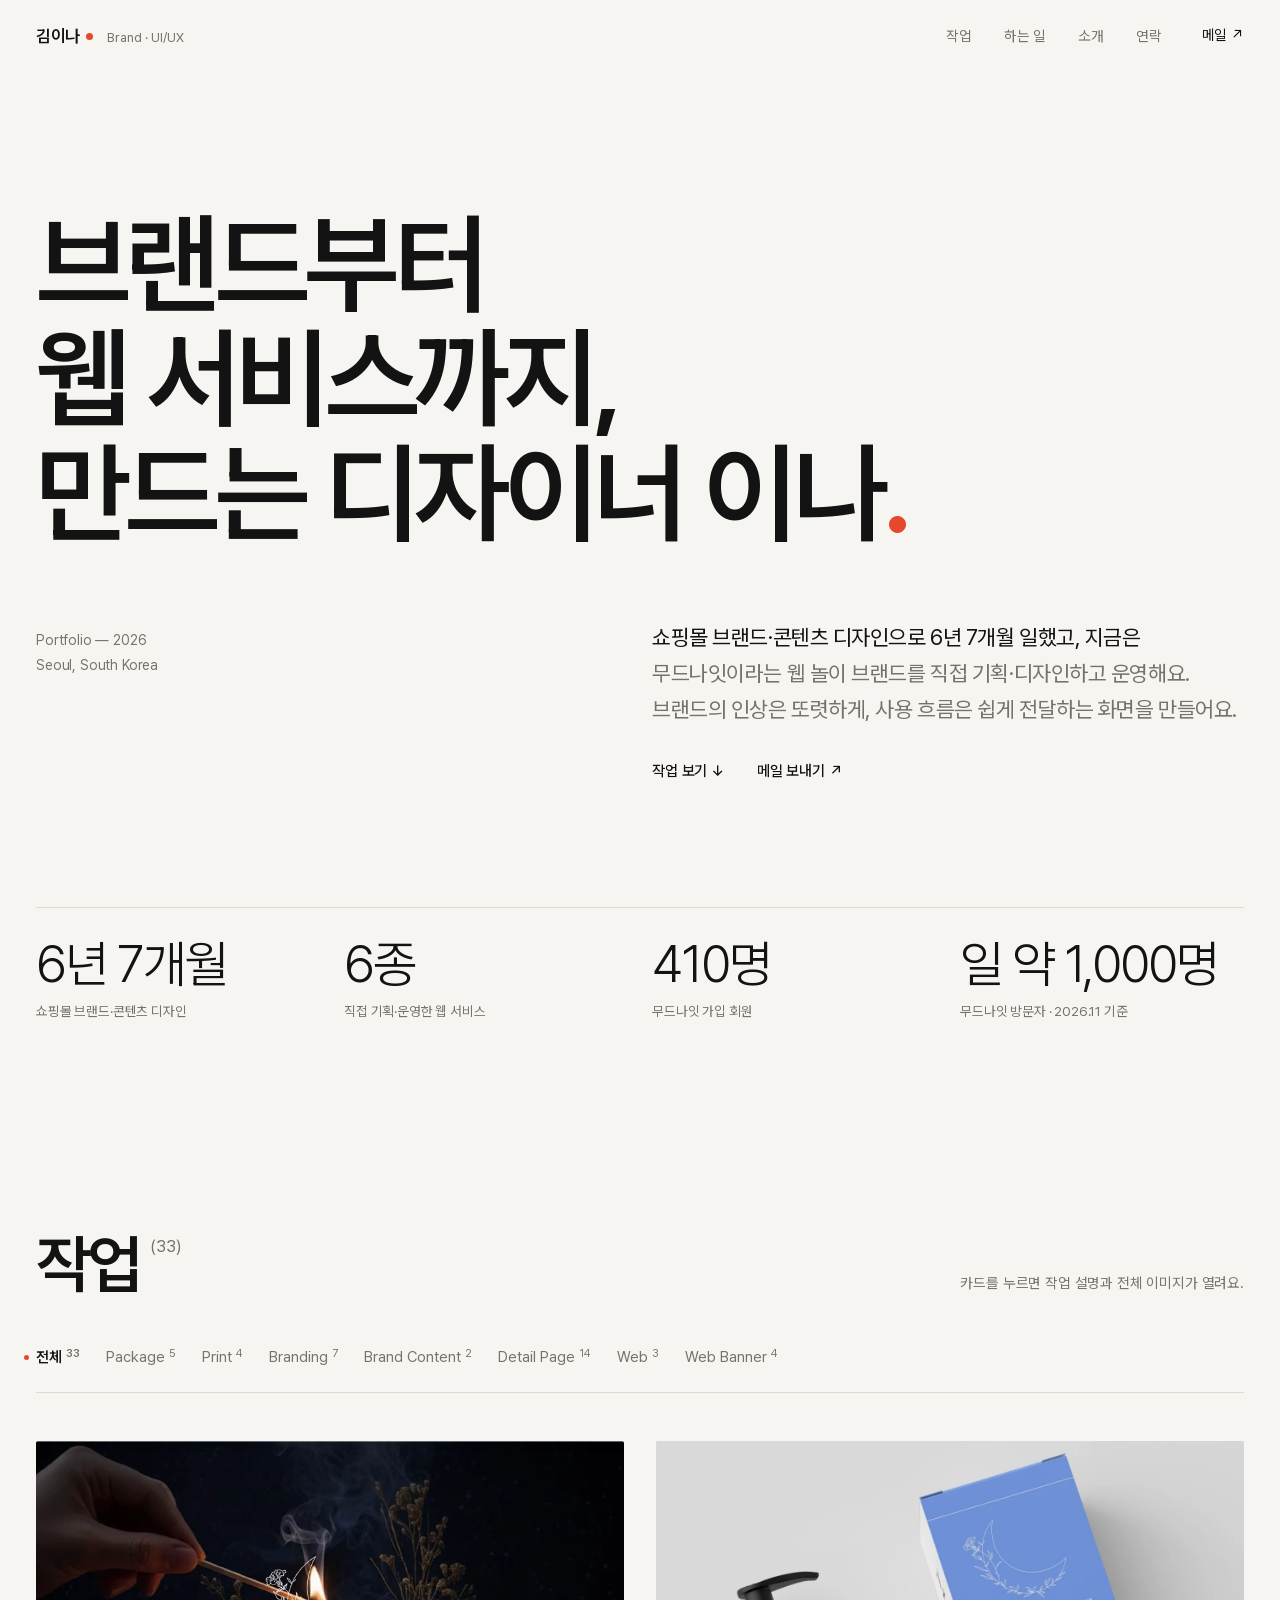
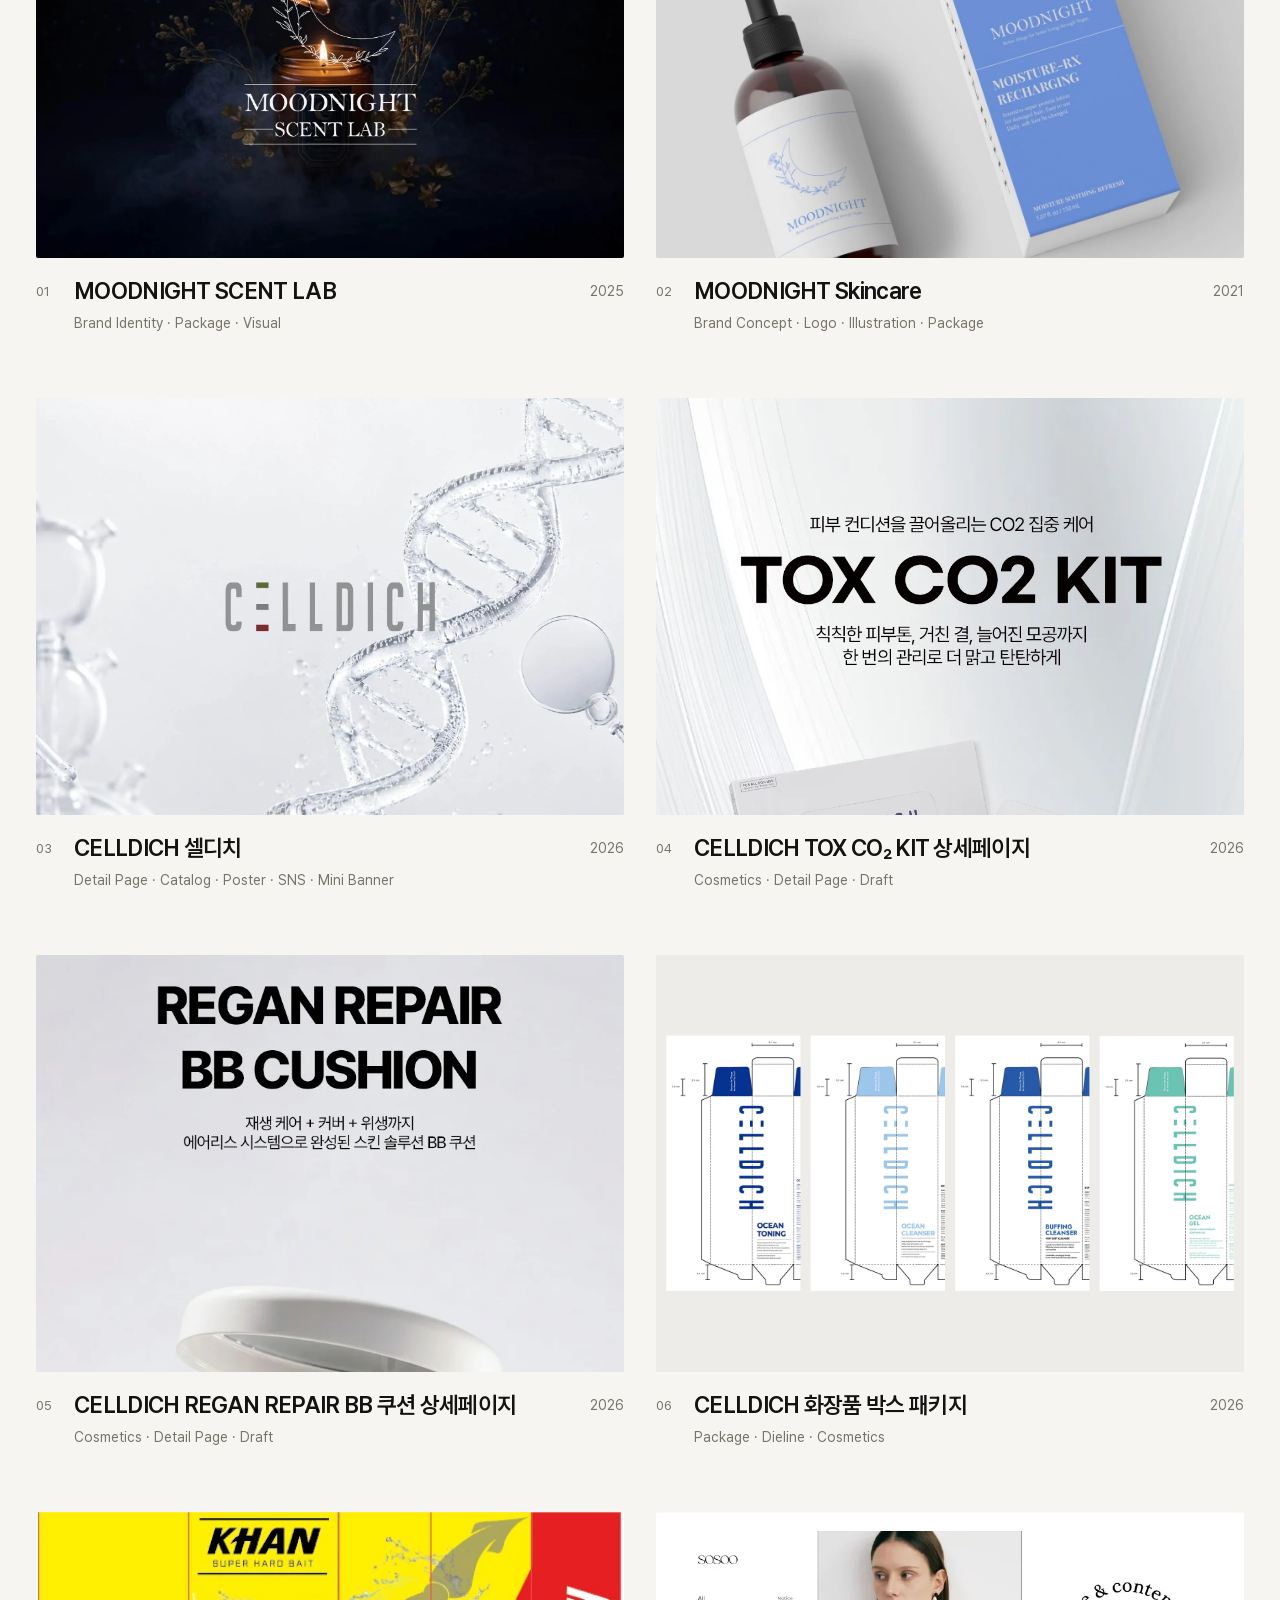
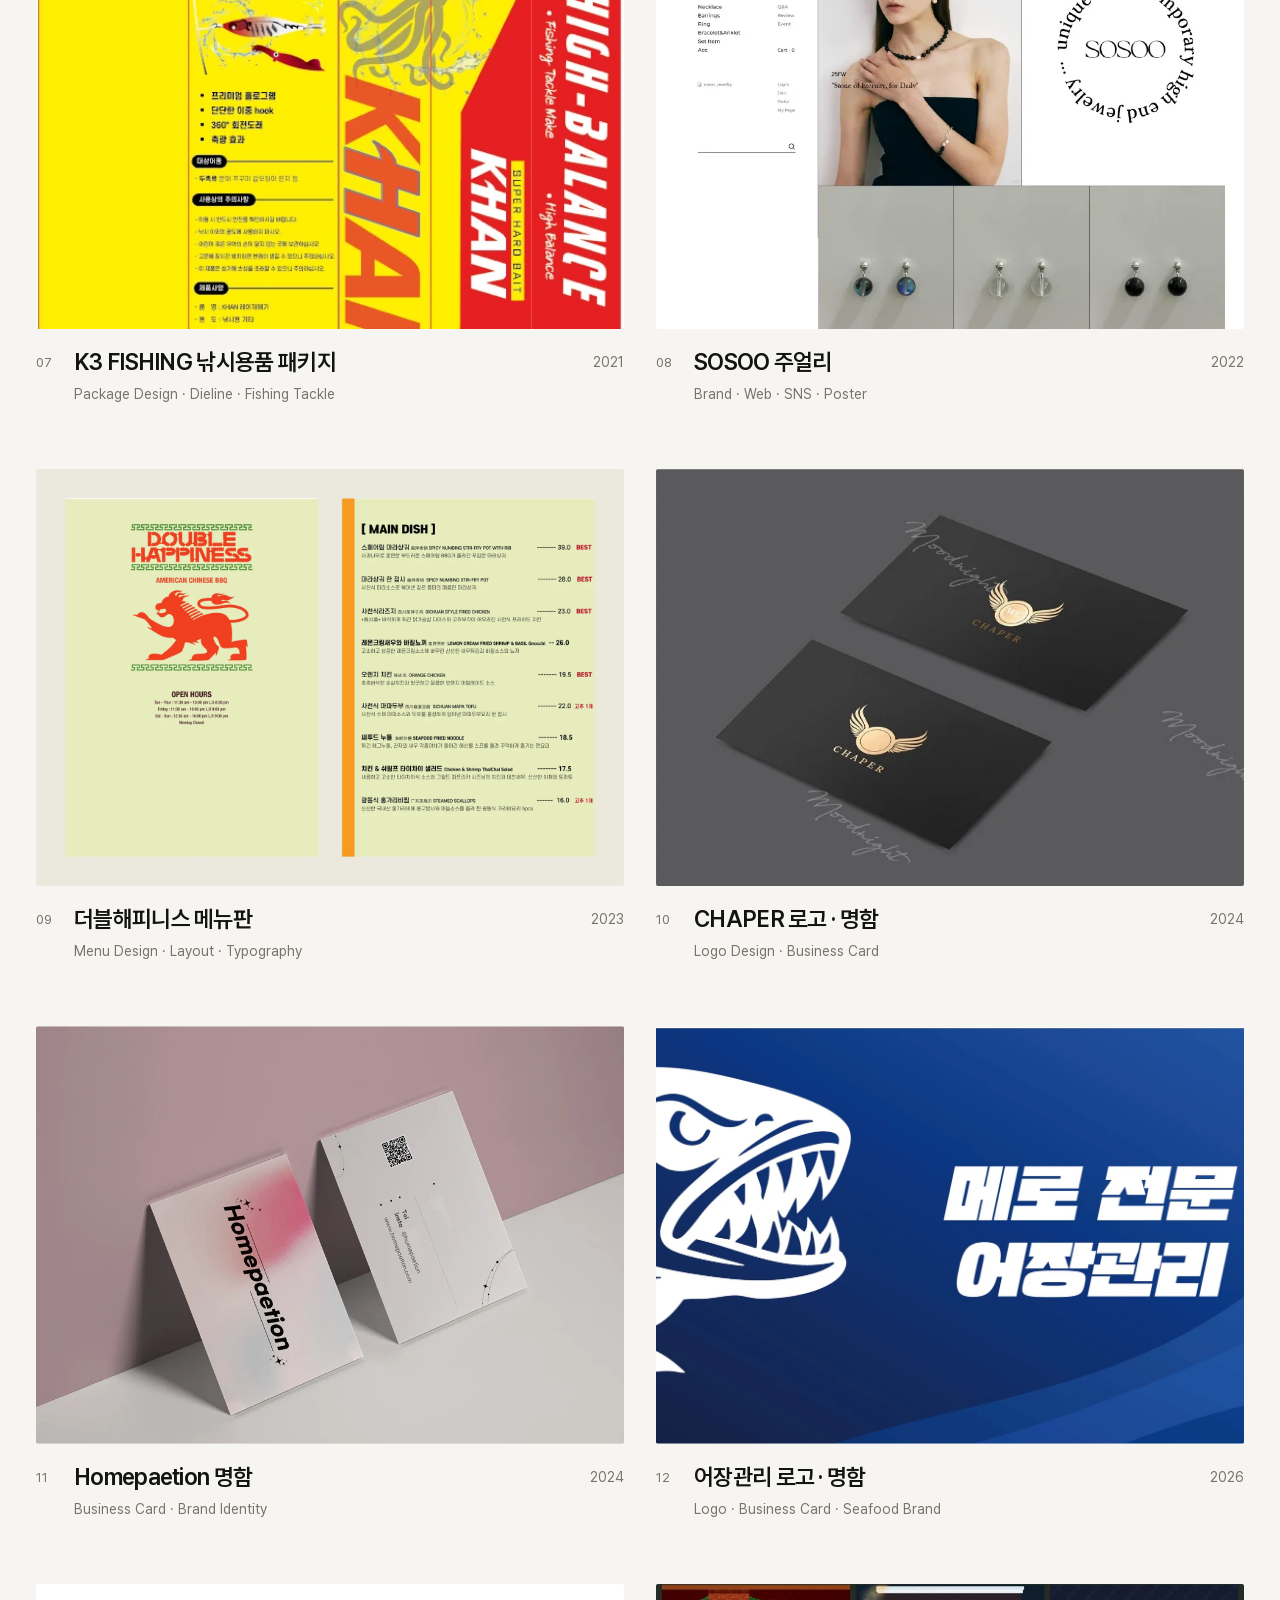
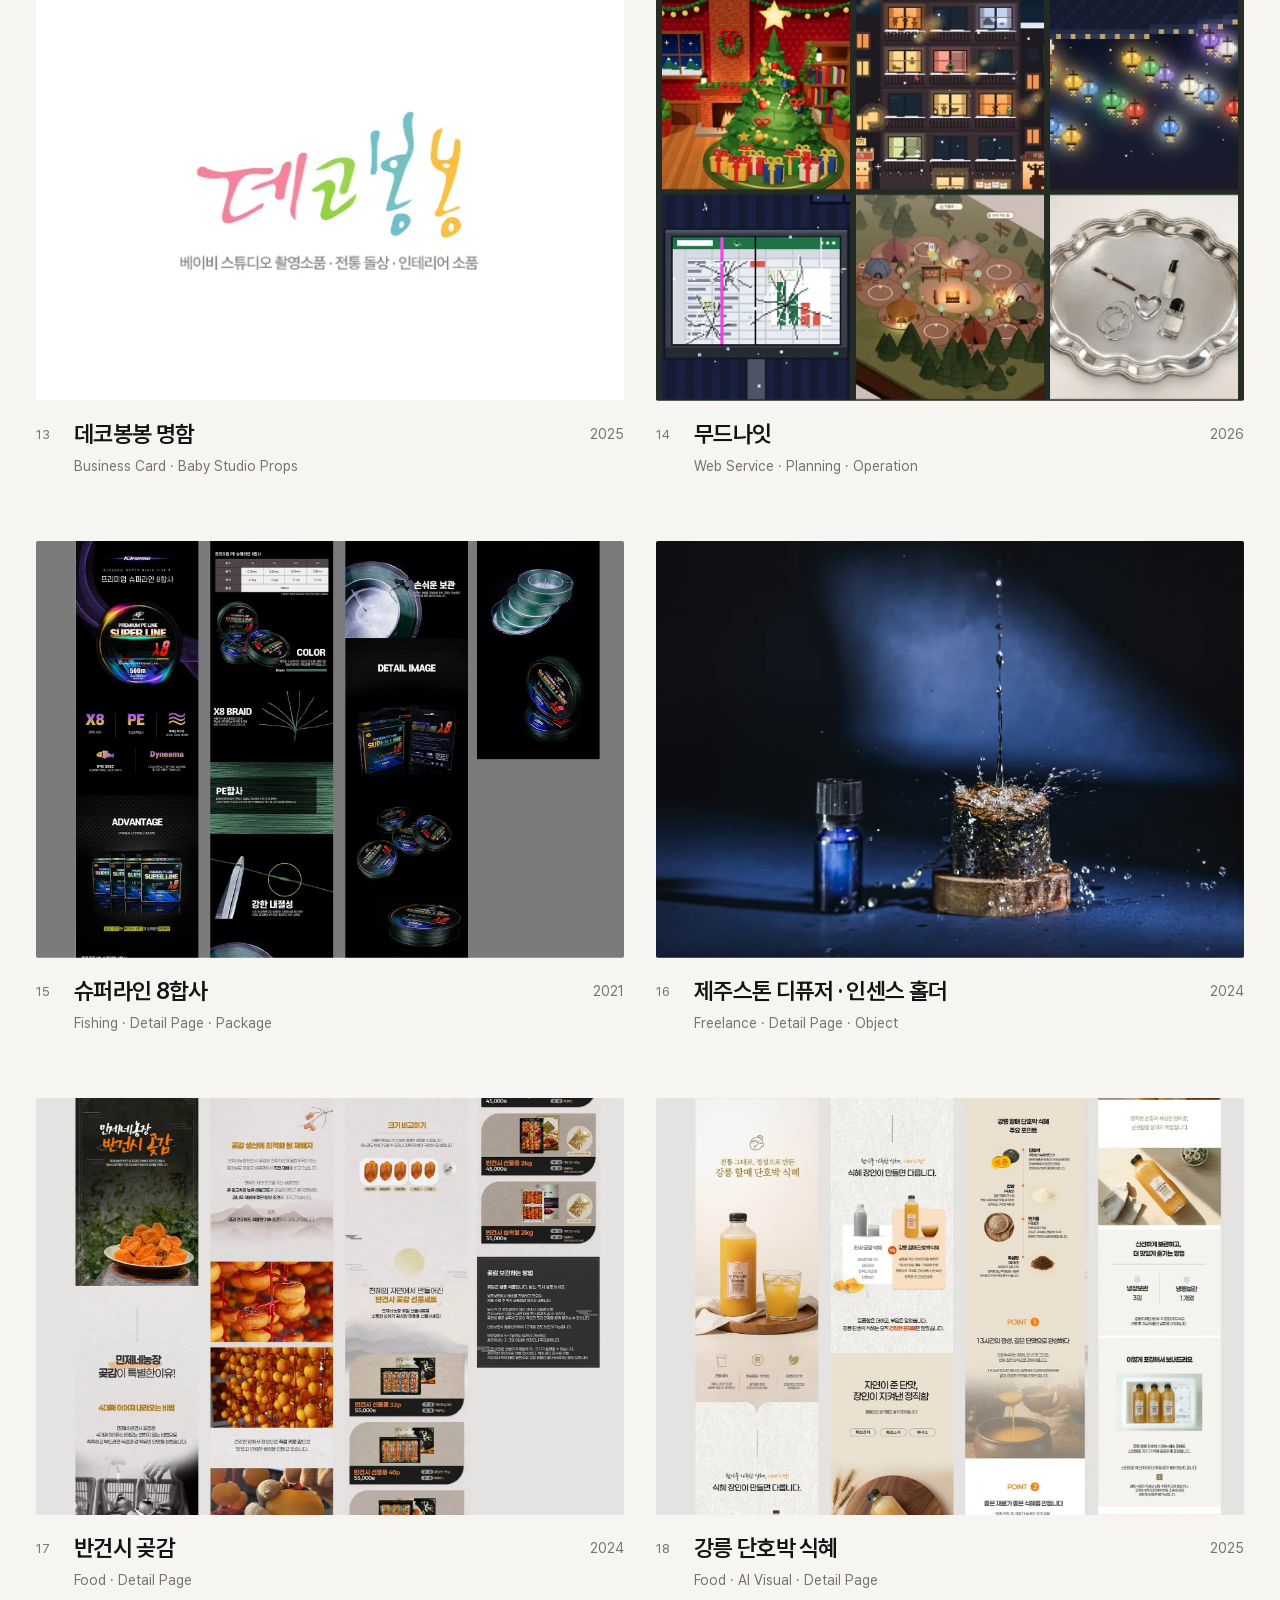
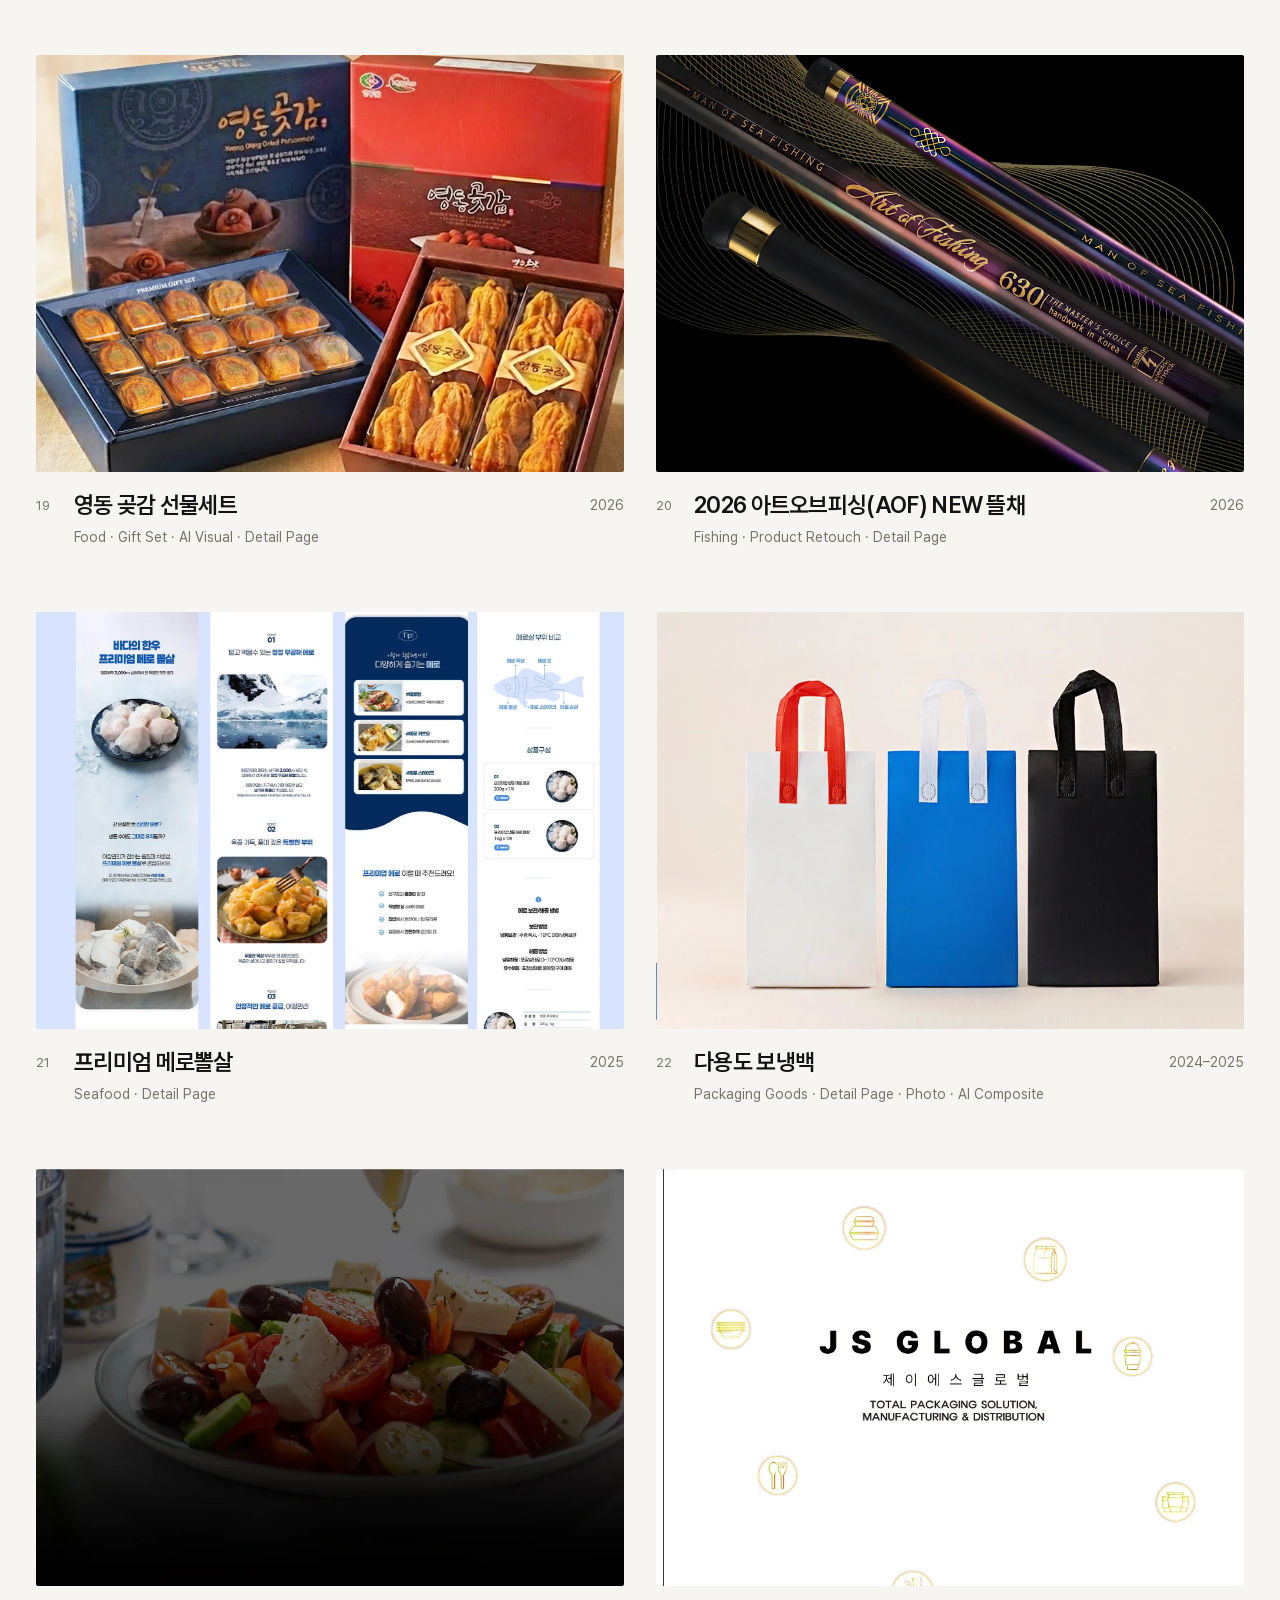
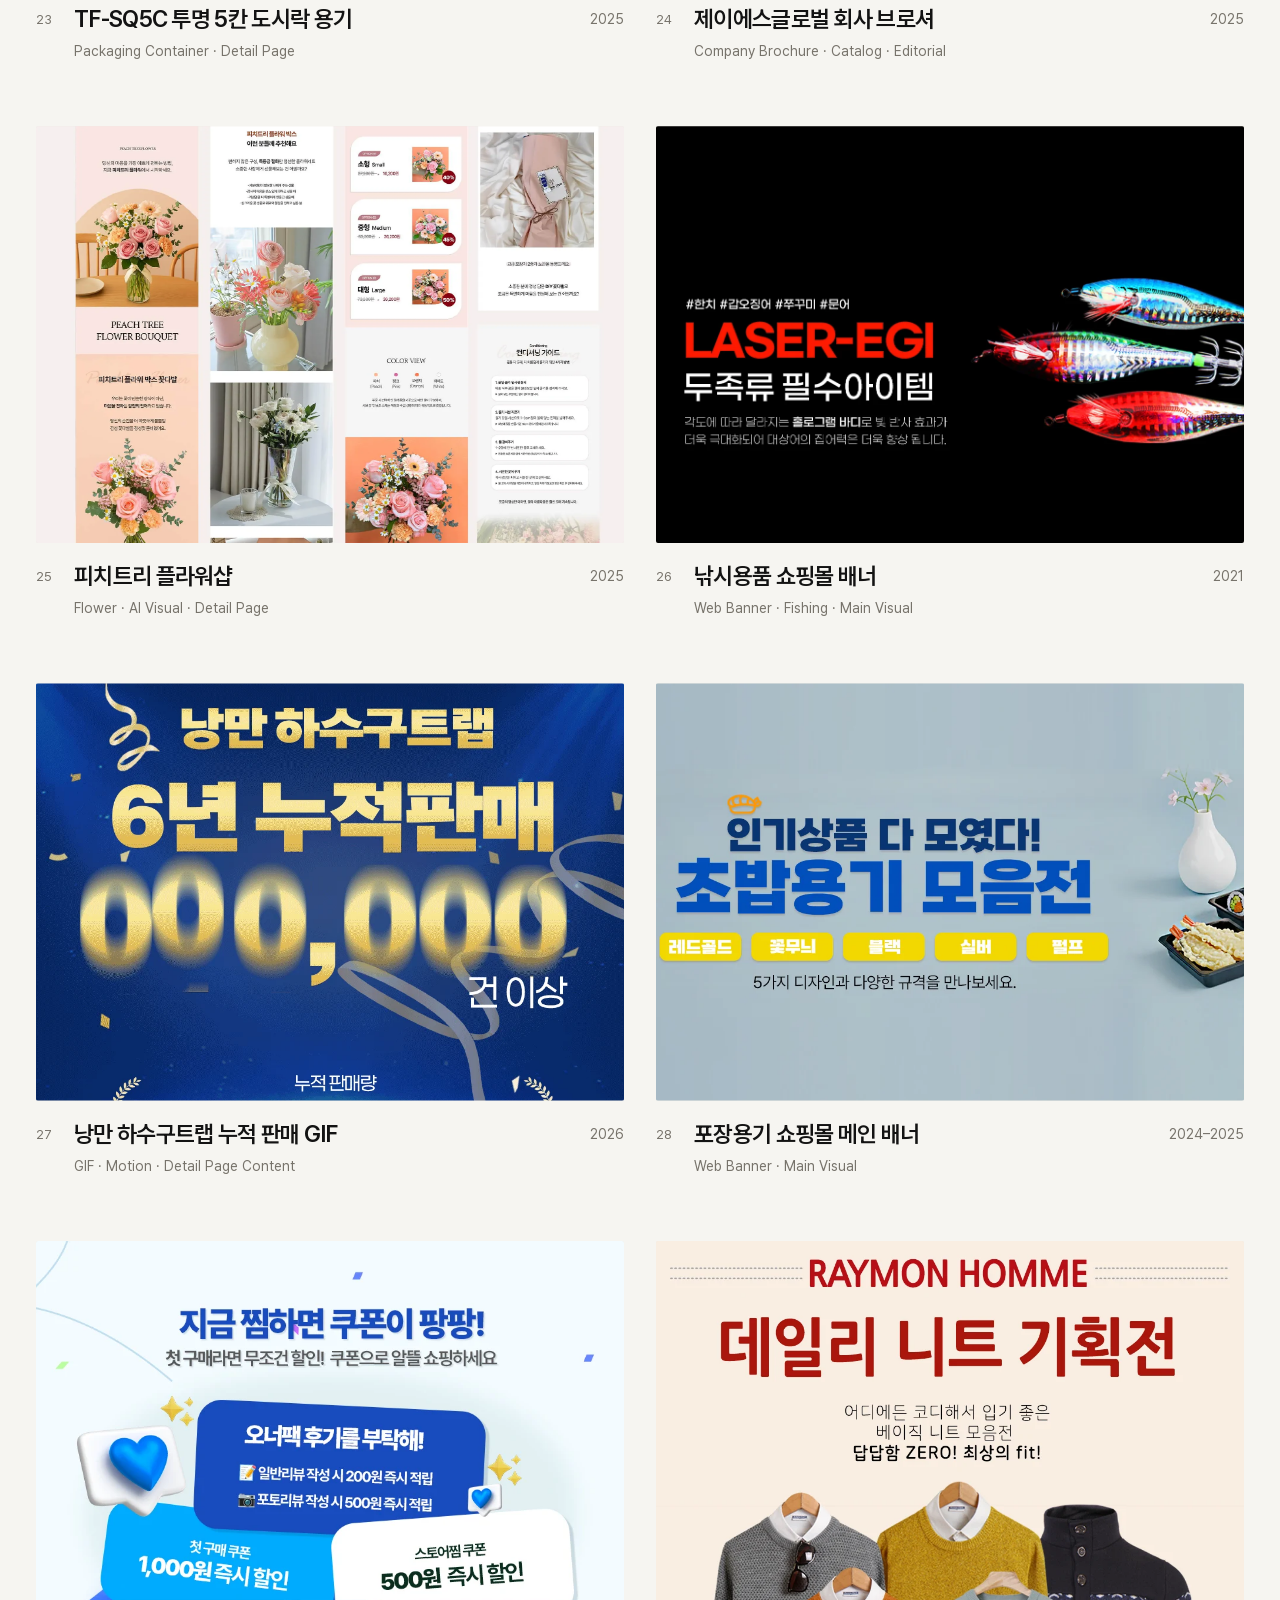
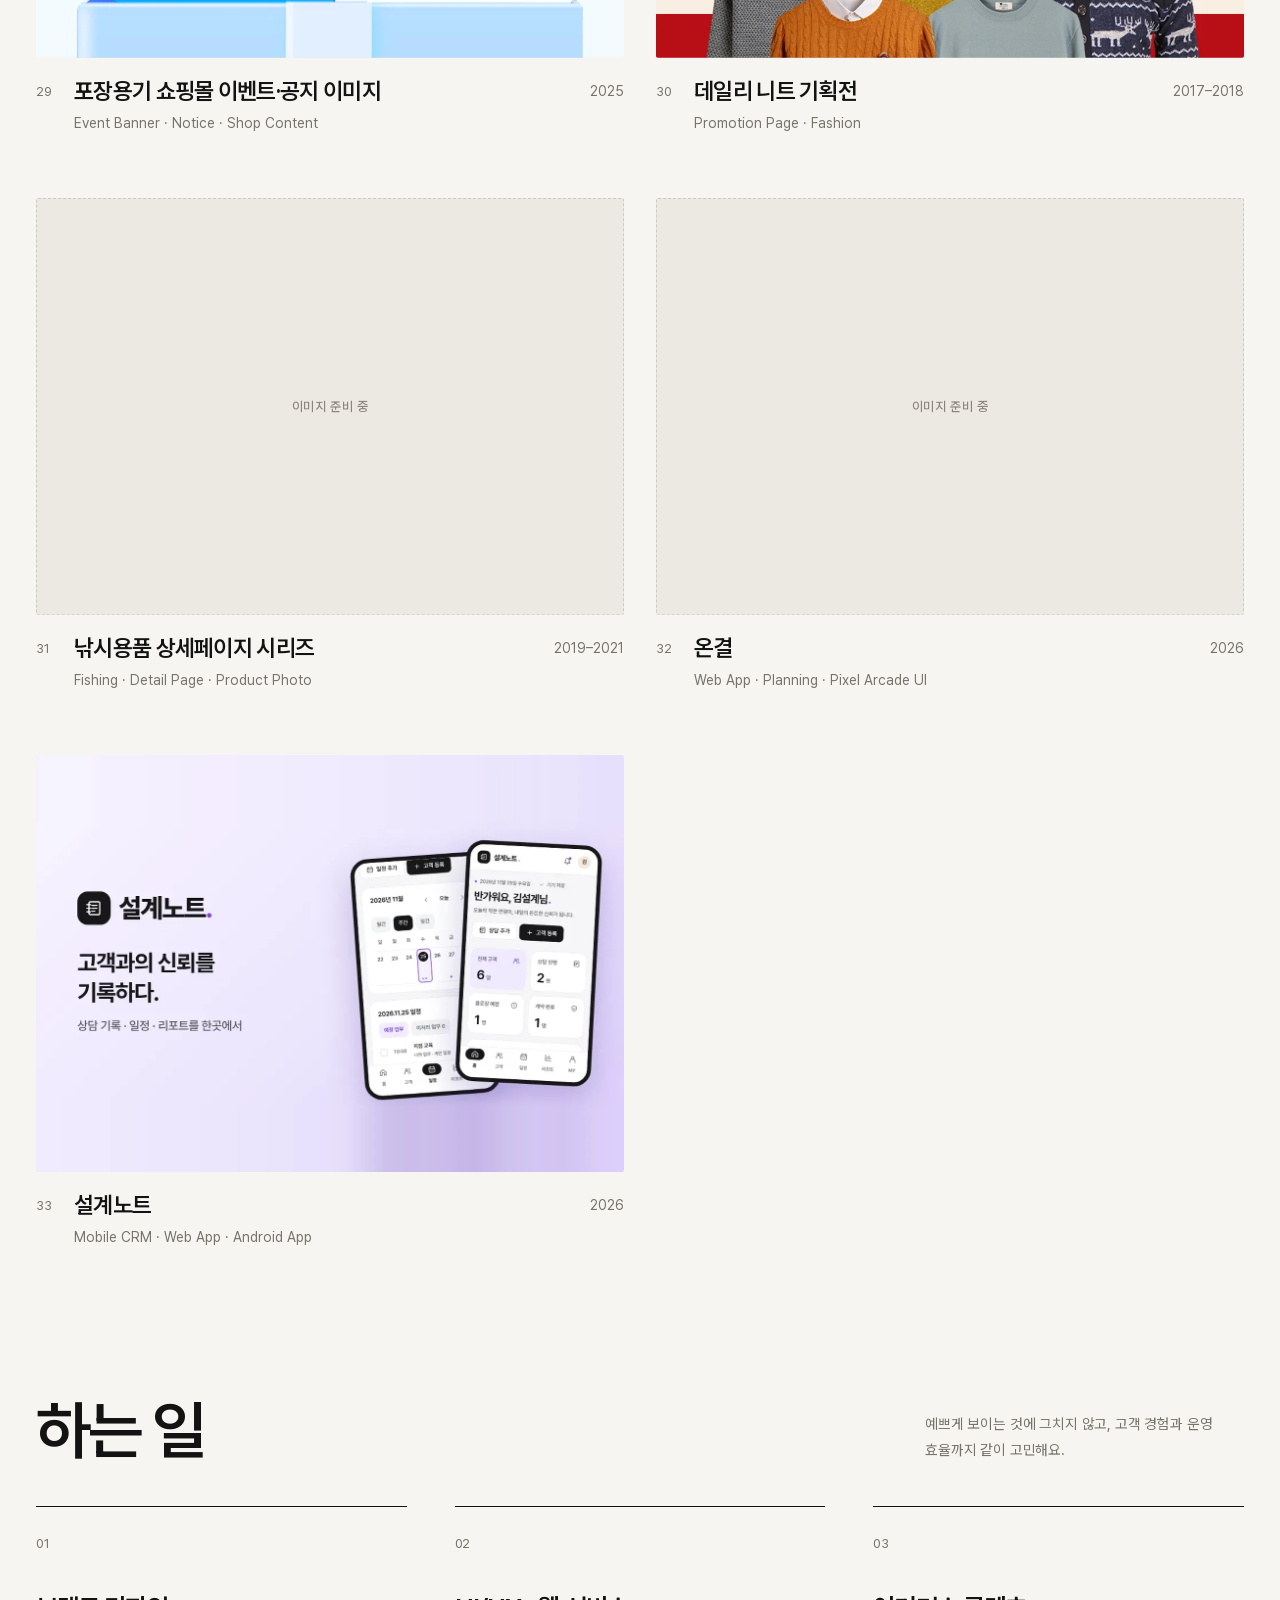
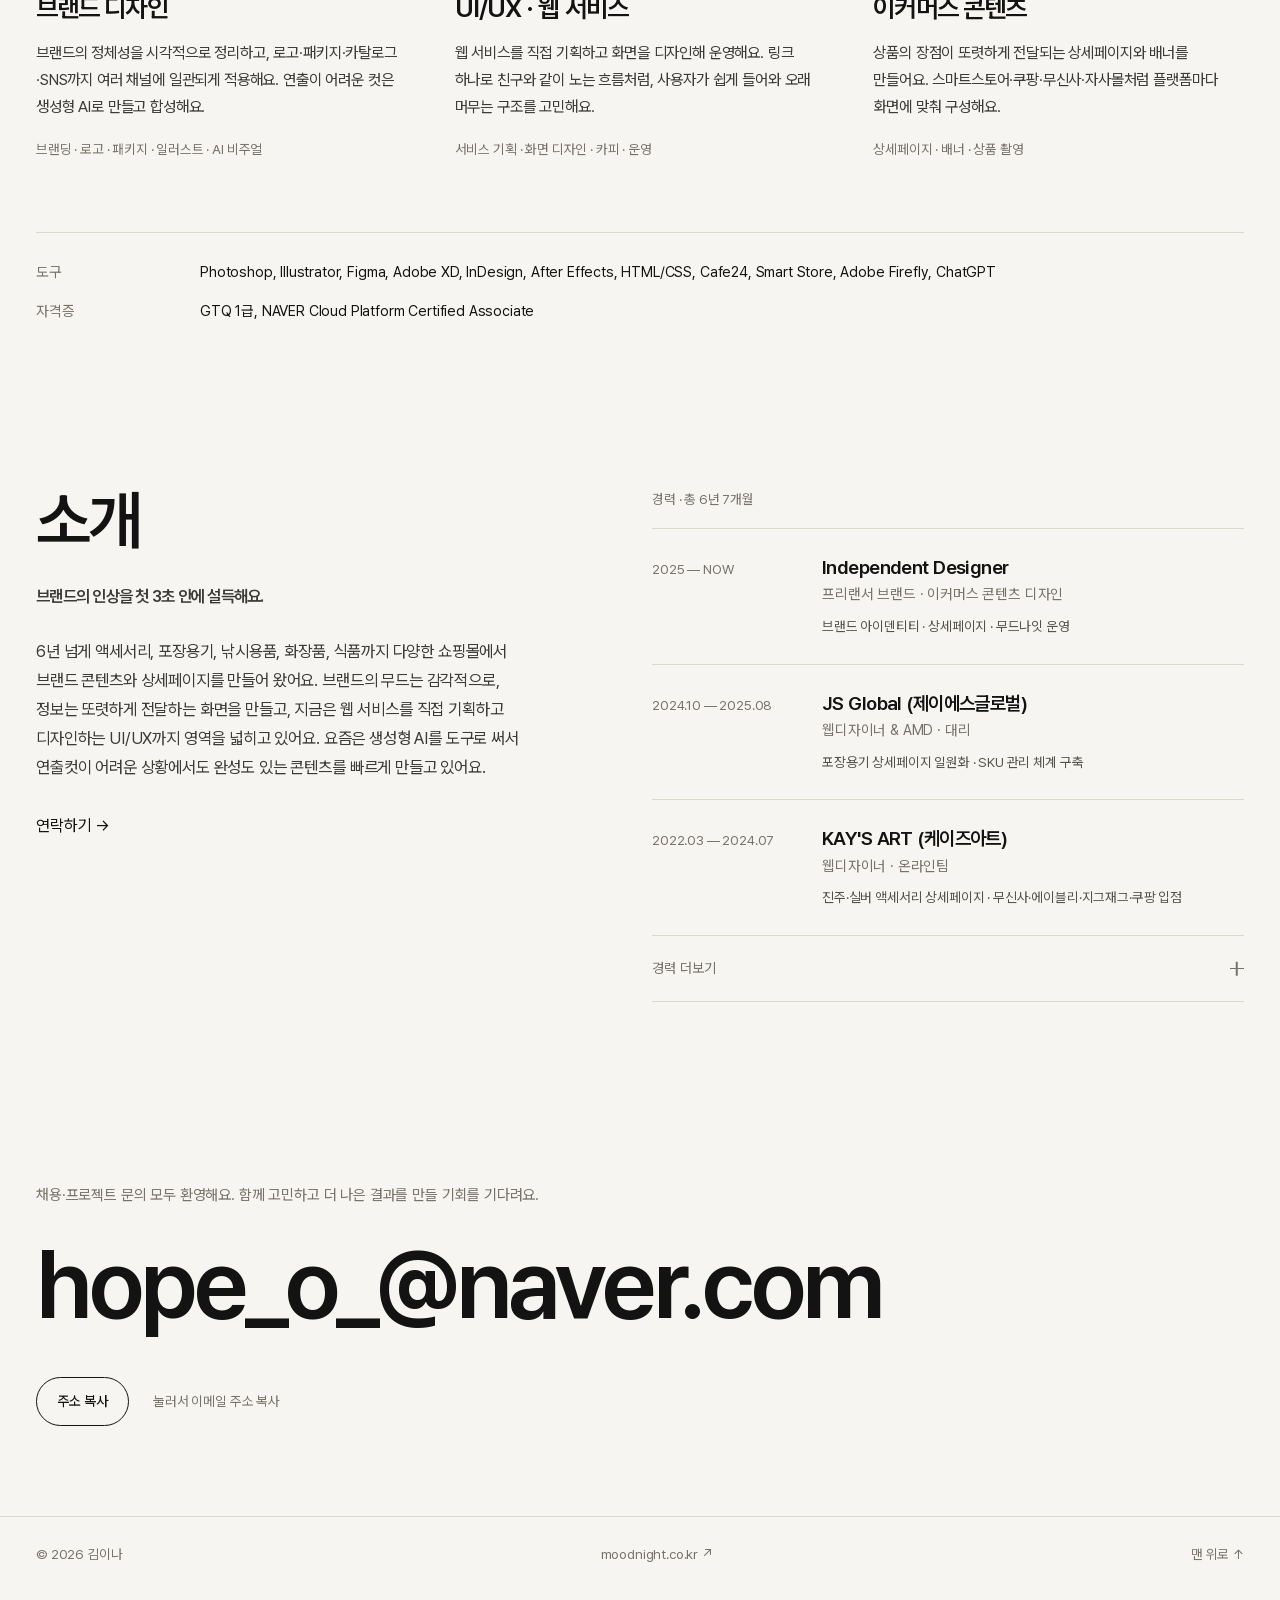
==== commit 4690cbdf: "설계노트 카드에 화면 6장과 커버 추가 (고객 이름 가림) Co-Authored-By: Claude Sonnet 5.5 <noreply@anthropic.com> Claude-Se" ====
--- a/index.html
+++ b/index.html
@@ -236,7 +236,7 @@
 <footer class="foot"><div class="wrap"><span>© 2026 김이나</span><a href="https://www.moodnight.co.kr" target="_blank" rel="noopener">moodnight.co.kr ↗</a><a href="#top">맨 위로 ↑</a></div></footer>
 <div class="dialog-backdrop" id="modal" hidden><section class="project-dialog" role="dialog" aria-modal="true" aria-labelledby="d-name" tabindex="-1"><div class="dialog-top"><span id="d-num"></span><button class="icon-button" id="d-close" aria-label="닫기">닫기 ✕</button></div><div class="dialog-art"><img id="d-img" src="" alt="" style="width:100%;height:100%;object-fit:cover"></div><div class="dialog-body"><div class="dialog-meta"><span id="d-cat"></span><span id="d-year"></span></div><h2 id="d-name"></h2><p class="dialog-lead" id="d-lead"></p><p class="dialog-overview" id="d-summary"></p><dl class="dialog-meta-list" id="d-meta"></dl><div id="d-link"></div><div class="dialog-section"><h3>맡은 일</h3><ul id="d-role"></ul></div><div class="dialog-section"><h3>결과</h3><ul id="d-result"></ul></div><div class="dialog-section"><h3>작업 이미지</h3><div class="gallery" id="d-gallery"></div></div><button class="dialog-bottom-button" id="d-back">← 목록으로</button></div></section></div>
 <script>
-const projects=[{"id": "scentlab", "num": "01", "cat": "Branding", "name": "MOODNIGHT SCENT LAB", "sub": "Brand Identity · Package · Visual", "year": "2025", "cover": "p03.webp", "lead": "고요한 밤의 향기를 담은 비건 향 브랜드", "overview": "고요하고 신비로운 밤의 자연에서 영감을 받아, 일상 속 힐링과 감각적인 경험을 선사하는 비건 향 브랜드를 직접 만들었습니다. 섬세한 라인 로고와 절제된 미드나잇 블루 컬러, 촉각적인 엠보싱 패키지로 브랜드의 철학과 품질이 바로 느껴지게 했습니다.", "role": ["브랜드 콘셉트와 핵심 가치(Calm · Night · Scent Ritual) 정의", "로고 디자인과 컬러 시스템", "캔들 박스 패키지 전개도와 컬러 베리에이션", "브랜드 무드 비주얼"], "result": ["로고부터 패키지, 비주얼까지 하나의 톤으로 이어지는 브랜드 시스템 완성"], "meta": [["참여", "100% 개인 작업"], ["Tool", "Photoshop · Illustrator"]], "gallery": ["p03.webp", "p04.webp", "p05.webp", "p06.webp", "p07.webp", "p08.webp"], "tags": ["Package"]}, {"id": "skincare", "num": "02", "cat": "Branding", "name": "MOODNIGHT Skincare", "sub": "Brand Concept · Logo · Illustration · Package", "year": "2021", "cover": "skin00.webp", "lead": "달과 꽃을 직접 그려 만든 비건 스킨케어 브랜드 콘셉트", "overview": "'Better things for better living through Vegan.'이라는 슬로건 아래, 밤과 식물의 이미지를 담은 비건 스킨케어 브랜드를 기획했습니다. 달과 꽃 일러스트를 직접 그려 심볼로 만들고, 세리프 워드마크와 함께 가로형·원형·정방형 로고 시스템으로 정리했습니다. 같은 로고를 흰 라벨, 블랙 라벨, 블루 박스로 바꿔 보며 패키지 베리에이션을 검토했습니다. 정식 출시까지는 이어지지 않은 콘셉트 작업입니다.", "role": ["브랜드 콘셉트와 슬로건 기획", "달과 꽃 일러스트 직접 제작, 로고·워드마크 디자인", "로고 시스템(가로형·원형·정방형) 정리", "병 라벨과 박스 패키지 디자인, 컬러 베리에이션"], "result": ["일러스트부터 로고, 패키지까지 하나의 톤으로 이어지는 브랜드 콘셉트 완성"], "meta": [["참여", "100% 개인 작업"], ["상태", "미출시 콘셉트 · 2021.12"]], "gallery": ["skin01.webp", "skin02.webp", "skin03.webp", "skin04.webp", "skin05.webp", "skin06.webp"], "tags": ["Package"]}, {"id": "celldich", "num": "03", "cat": "Brand Content", "name": "CELLDICH 셀디치", "sub": "Detail Page · Catalog · Poster · SNS · Mini Banner", "year": "2026", "cover": "p09.webp", "lead": "전문 스킨케어 브랜드의 콘텐츠를 한 톤으로", "overview": "전문적인 화장품 성분과 제품 효능을 소비자가 쉽게 이해할 수 있도록 정보 구조를 다시 짰습니다. 마스크팩, BB 쿠션, CO₂ 키트 상세페이지부터 제품 카탈로그, 박람회 포스터, SNS까지 브랜드의 클리니컬한 이미지를 같은 톤으로 이어 갔습니다.", "role": ["마스크팩 상세페이지: 피부 고민 → 핵심 성분 → 바이오셀룰로오스 소재 → 사용 효과 흐름 설계, GIF 제작", "REGAN REPAIR BB 쿠션: 제품 비주얼, 성분, 컬러 비교, 사용 전후 콘텐츠 단계 구성", "TOX CO₂ KIT: 탄산 활성화 원리와 사용 과정을 그래픽·데이터 콘텐츠로 전달", "상품 카탈로그: 제품 정보를 일관된 규칙으로 정리하고 정보 위계 설계", "박람회 포스터: Ferita Mask 메인, R-Ampoule Kit 서브로 라인업 확장", "SNS 피드 콘텐츠", "제품별 미니배너 초안: TOX CO₂ KIT, FERITA R-AMPOULE KIT, FERITA MASK, FERITA POVA CREAM 7종 (제품당 1~2가지 시안)"], "result": ["상세페이지 · 카탈로그 · 포스터 · SNS까지 이어지는 일관된 브랜드 콘텐츠"], "meta": [["참여", "기획 · 디자인 · 이미지 보정 100% 개인 작업"], ["AI 활용", "ChatGPT · Adobe Firefly"], ["Font", "Pretendard · Noto Sans KR · Montserrat"]], "gallery": ["p09.webp", "p10.webp", "p11.webp", "p12.webp", "p13.webp", "p14.webp", "p15.webp", "p16.webp", "p17.webp", "p18.webp", "p19.webp", "celldich-mini.webp"]}, {"id": "tox", "cat": "Detail Page", "name": "CELLDICH TOX CO₂ KIT 상세페이지", "sub": "Cosmetics · Detail Page · Draft", "year": "2026", "cover": "tox00.webp", "lead": "탄산 활성화 원리와 사용 과정을 단계별로 풀어낸 키트 상세페이지", "overview": "셀디치 TOX CO₂ KIT의 상세페이지 초안입니다. 피부 고민에서 시작해 3단계 키트 구성, CO₂ 활성화 원리, 사용 방법, 사용 전후 비교와 리뷰 영역까지 한 흐름으로 정리했습니다.", "role": ["상세페이지 구성과 디자인", "3단계 키트 구성·사용 방법 정보 정리", "CO₂ 활성화 원리 그래픽과 사용 전후 비교 레이아웃"], "result": [], "meta": [["소속", "셀디치"], ["상태", "초안"]], "gallery": ["tox-01.webp", "tox-02.webp", "tox-03.webp", "tox-04.webp", "tox-05.webp", "tox-06.webp", "tox-07.webp", "tox-08.webp", "tox-09.webp", "tox-10.webp", "tox-11.webp", "tox-12.webp", "tox-13.webp", "tox-14.webp", "tox-15.webp", "tox-16.webp", "tox-17.webp"], "num": "04"}, {"id": "bbcushion", "cat": "Detail Page", "name": "CELLDICH REGAN REPAIR BB 쿠션 상세페이지", "sub": "Cosmetics · Detail Page · Draft", "year": "2026", "cover": "bbc00.webp", "lead": "재생 케어 성분과 커버력을 차분하게 전달한 BB 쿠션 상세페이지", "overview": "셀디치 REGAN REPAIR BB 쿠션의 상세페이지 초안입니다. 제품 첫인상 컷에서 시작해 재생 케어 성분, 두 가지 톤 컬러 안내, 사용 전후 비교, 제품 정보까지 흰색과 쿨 그레이 톤으로 정리했습니다.", "role": ["상세페이지 구성과 디자인", "핵심 성분 4종 소개와 컬러(LIGHT·NATURAL) 비교 레이아웃", "제품 정보 표 정리"], "result": [], "meta": [["소속", "셀디치"], ["상태", "초안"]], "gallery": ["bbc-01.webp", "bbc-02.webp", "bbc-03.webp", "bbc-04.webp", "bbc-05.webp", "bbc-06.webp", "bbc-07.webp", "bbc-08.webp", "bbc-09.webp"], "num": "05"}, {"id": "celbox", "cat": "Branding", "name": "CELLDICH 화장품 박스 패키지", "sub": "Package · Dieline · Cosmetics", "year": "2026", "cover": "celbox00.webp", "lead": "제품마다 컬러를 달리한 화장품 박스 전개도 4종", "overview": "셀디치 오션 토닝, 오션 클렌저, 버핑 클렌저, 오션 젤 박스 패키지의 전개도를 디자인했습니다. 제품마다 컬러를 하나씩 정해 한눈에 구분되게 하고, 세로로 세운 CELLDICH 로고를 같은 위치에 두어 라인이 하나로 보이게 했습니다. 제품명, 사용 방법, 전성분, 사용 시 주의 사항 같은 표시 사항을 한 판 안에 정리했습니다.", "role": ["박스 패키지 전개도 디자인 4종", "제품별 컬러 구분과 로고 배치", "제품명·사용 방법·전성분·주의 사항 등 표시 사항 레이아웃"], "result": [], "meta": [["소속", "셀디치"], ["Tool", "Illustrator"]], "gallery": ["celbox00.webp", "celbox-1.webp", "celbox-2.webp", "celbox-3.webp", "celbox-4.webp"], "tags": ["Package"], "num": "06"}, {"id": "k3pack", "cat": "Branding", "tags": ["Package"], "name": "K3 FISHING 낚시용품 패키지", "sub": "Package Design · Dieline · Fishing Tackle", "year": "2021", "cover": "k3-00.webp", "lead": "루어 박스와 묶음바늘 헤더 카드, 인쇄용 전개도까지", "overview": "현진물류에서 K3 FISHING 낚시용품 패키지를 디자인했습니다. 금속 지그 IKA METAL 박스는 블랙 바탕에 빛줄기 패턴으로 제품 성격을 살렸고, 쭈꾸미·갑오징어용 KHAN 박스는 노랑과 빨강의 큰 대비로 진열대에서 눈에 띄게 했습니다. 묶음바늘 헤더 카드는 색과 패턴을 달리한 시안으로 만들었습니다. 모두 인쇄용 전개도 형태로 작업했고, 규격 치수와 CMYK 인쇄 안내를 함께 표기했습니다.", "role": ["패키지 박스·헤더 카드 디자인", "인쇄용 전개도 작업(규격 치수·CMYK 안내 표기)", "묶음바늘 헤더 카드 색상·패턴 시안"], "result": [], "meta": [["소속", "현진물류 · 2021"], ["브랜드", "K3 FISHING 로고 사용"], ["참여", "패키지 디자인"]], "gallery": ["k3-ika.webp", "k3-khan.webp", "k3-bind2.webp", "k3-bind1.webp", "k3-bind3.webp"], "num": "07"}, {"id": "sosoo", "num": "08", "cat": "Brand Content", "name": "SOSOO 주얼리", "sub": "Brand · Web · SNS · Poster", "year": "2022", "cover": "sosoo00.webp", "lead": "웹사이트와 인스타그램, 포스터로 이어지는 주얼리 브랜드 콘텐츠", "overview": "케이즈아트 재직 중 참여한 SOSOO 주얼리 브랜드 작업입니다. 브랜드 웹사이트, 인스타그램 피드, 컬렉션 포스터까지 채널마다 같은 무드가 이어지도록 구성한 콘텐츠를 담았습니다. 로고는 브랜드에서 제공받아 사용했습니다.", "role": ["브랜드 채널 콘텐츠 제작 참여", "웹사이트·인스타그램·포스터에 같은 무드 적용"], "result": [], "meta": [["소속", "케이즈아트 · 2022"], ["참여", "브랜드 콘텐츠 제작 참여"], ["로고", "브랜드 제공"]], "gallery": ["sosoo-web1.webp", "sosoo-web2.webp", "sosoo-web3.webp", "sosoo-ig1.webp", "sosoo-ig2.webp", "sosoo-ig3.webp", "sosoo-ig4.webp", "sosoo-poster1.webp", "sosoo-poster2.webp"]}, {"id": "doublehappiness", "cat": "Print", "name": "더블해피니스 메뉴판", "sub": "Menu Design · Layout · Typography", "year": "2023", "cover": "menu00.webp", "lead": "아메리칸 차이니즈 BBQ 레스토랑의 메뉴판", "overview": "'DOUBLE HAPPINESS' 아메리칸 차이니즈 BBQ 레스토랑의 메뉴판을 프리랜서로 디자인했습니다. 런치, BBQ 플래터, 메인 디시, 밥·면, 사이드, 백주·하이볼·주류까지 구분하고, 한글 메뉴명 옆에 중문·영문을 함께 적어 어떤 손님이 봐도 읽히게 했습니다. 설명, 가격, BEST·맵기 표시의 위치를 일정하게 맞춰 훑어보며 고르기 쉽게 정리했고, 주황과 레드 두 가지 컬러 버전으로 만들었습니다.", "role": ["메뉴 카테고리 구성과 페이지 레이아웃", "한글·중문·영문 병기 타이포그래피와 가격·설명 정보 위계", "BEST, 맵기 등 표시 정리", "주황·레드 컬러 베리에이션"], "result": [], "meta": [["참여", "프리랜서 · 메뉴판 디자인"], ["로고·일러스트", "브랜드 기존 로고 사용"], ["Tool", "Illustrator"]], "gallery": ["menu-01.webp", "menu-02.webp", "menu-03.webp", "menu-04.webp", "menu-05.webp", "menu-06.webp", "menu-07.webp", "menu-08.webp", "menu-09.webp", "menu-10.webp", "menu-11.webp", "menu-12.webp", "menu-13.webp"], "num": "09"}, {"id": "chaper", "cat": "Branding", "name": "CHAPER 로고 · 명함", "sub": "Logo Design · Business Card", "year": "2024", "cover": "chaper00.webp", "lead": "날개 엠블럼 로고와 금박 명함 시안", "overview": "CHAPER 로고를 디자인하고 명함 목업에 적용해 보여드린 시안입니다. 날개 달린 원형 엠블럼에 세리프 워드마크를 더해 고급스럽고 단정한 인상을 만들었고, 어두운 바탕에는 금박, 밝은 바탕에는 연한 은은한 인쇄 느낌으로 두 가지 면을 비교할 수 있게 했습니다.", "role": ["로고 디자인(엠블럼 + 워드마크)", "명함 목업 적용 시안", "밝은·어두운 바탕 버전 구성"], "result": [], "meta": [["참여", "로고 디자인"], ["비고", "명함 이미지는 목업에 적용한 시안"]], "gallery": ["chaper-1.webp", "chaper-2.webp", "chaper-3.webp", "chaper-4.webp"], "num": "10"}, {"id": "homepaetion", "cat": "Branding", "name": "Homepaetion 명함", "sub": "Business Card · Brand Identity", "year": "2024", "cover": "hp00.webp", "lead": "핑크 그라데이션과 반짝임 포인트로 만든 브랜드 명함", "overview": "Homepaetion 명함을 디자인했습니다. 앞면은 핑크와 연한 블루가 번지는 그라데이션 위에 굵은 이탤릭 로고타입과 반짝이는 별 장식을 올려 부드럽고 산뜻한 분위기를 냈습니다. 뒷면은 정보를 줄이고 QR 코드와 가는 곡선 장식으로 정리해 읽기 쉽게 했고, 가로형과 세로형 두 가지 배치를 만들었습니다.", "role": ["명함 디자인(앞·뒷면)", "로고타입과 장식 요소 구성", "가로형·세로형 배치 시안"], "result": [], "meta": [["참여", "명함 디자인"], ["비고", "이름·전화번호는 가림 처리, 명함 이미지는 목업에 적용"]], "gallery": ["hp-1.webp", "hp-2.webp"], "num": "11"}, {"id": "eojang", "cat": "Branding", "name": "어장관리 로고 · 명함", "sub": "Logo · Business Card · Seafood Brand", "year": "2026", "cover": "ej00.webp", "lead": "메로(파타고니아 이빨고기) 수입 브랜드의 로고와 명함 시안", "overview": "메로 전문 수입 브랜드의 로고를 직접 디자인하고, 이를 적용한 명함 시안을 만들었습니다. 이빨고기의 강한 인상을 살린 심볼을 크게 쓰고, 파란 바탕 두 가지(시안 01, 03)와 어두운 네이비에 금색을 쓴 시안으로 분위기를 비교했습니다. 뒷면은 이름·직책·연락처를 같은 위치에 정리했고, 공장과 사무실 주소를 나눠 표기했습니다.", "role": ["브랜드 로고 디자인(이빨고기 심볼 + 워드마크)", "명함 시안 디자인(앞·뒷면)", "파란 바탕 2종과 금색 시안으로 톤 비교", "공장·사무실 주소 구분 표기"], "result": [], "meta": [["참여", "로고 · 명함 디자인"], ["비고", "이름·연락처는 가림·대체 처리 (김OO, 임의 번호·주소)"]], "gallery": ["ej-s1.webp", "ej-s3.webp", "ej-seo.webp"], "num": "12", "tags": ["Print"]}, {"id": "decobonbon", "cat": "Print", "name": "데코봉봉 명함", "sub": "Business Card · Baby Studio Props", "year": "2025", "cover": "deco00.webp", "lead": "파스텔 컬러 로고를 살린 베이비 스튜디오 소품 브랜드 명함", "overview": "베이비 스튜디오 촬영소품, 전통 돌상, 인테리어 소품을 다루는 데코봉봉의 명함을 디자인했습니다. 앞면은 분홍·민트·노랑 손글씨 로고만 크게 보여 주고, 뒷면은 이름과 직함, 연락처, SNS·카카오 채널, QR 코드를 한 줄씩 정리해 읽기 쉽게 했습니다.", "role": ["명함 디자인(앞·뒷면)", "로고 색을 살린 연락처 항목 구성"], "result": [], "meta": [["참여", "명함 디자인"], ["로고", "브랜드 기존 로고 사용"], ["비고", "이름·연락처는 가림·대체 처리, QR은 가림"]], "gallery": ["deco-card.webp"], "num": "13"}, {"id": "moodnight", "num": "14", "cat": "Web", "name": "무드나잇", "sub": "Web Service · Planning · Operation", "year": "2026", "cover": "moodnight.webp", "lead": "직접 기획하고 운영하는 웹 놀이 브랜드", "overview": "링크 하나로 친구와 함께 노는 무료 웹 놀이 브랜드 moodnight.co.kr을 직접 기획하고 운영하고 있습니다. 서비스 기획, 화면 디자인, 카피, 운영, 광고까지 맡았고 개발은 AI 도구와 함께 진행했습니다. 광고보다 친구 링크 공유로 사람들이 모이는 구조를 만들었습니다. 화면을 설계할 때는 빠르게 쓰고 바로 즐길 수 있는 흐름을 가장 먼저 봤습니다. 직접 써 보면서 번거롭거나 효율이 떨어지는 단계는 덜어 내고, 입력까지 가는 클릭 수를 줄이는 방향으로 손봤습니다.", "role": ["서비스 6종 기획과 화면 디자인: 산타의 선물가게, 성탄맨션, 무드나잇 산사, 박살방, MY LITTLE CAMP, Silver Tray Studio", "사용자가 입력을 빠르게 끝낼 수 있는 UX 설계: 번거로운 단계를 직접 써 보며 덜어 내고 클릭 수 감소", "선물 고르기: 선물을 랜덤으로 보여 주고 '다른 선물 보기'로 바꿔 볼 수 있게 해 고르는 단계를 줄임", "박살방: 다 부수면 새 물건이 저절로 채워져 끊김 없이 이어서 즐기도록 설계", "카피라이팅과 블로그 콘텐츠", "인스타그램 광고 소재 제작과 운영", "회원·신고 관리 등 서비스 운영"], "result": ["일 방문자 약 1,000명, 7일 방문자 4,370명 (2026.11.15 기준)", "가입 회원 410명"], "meta": [["참여", "기획 · 디자인 · 운영 100%, 개발은 AI 도구 활용"], ["Link", "moodnight.co.kr"]], "link": "https://www.moodnight.co.kr", "gallery": ["santa.webp", "mansion.webp", "sansa.webp", "smash.webp", "camp.webp", "tray.webp"]}, {"id": "superline", "num": "15", "cat": "Detail Page", "name": "슈퍼라인 8합사", "sub": "Fishing · Detail Page · Package", "year": "2021", "cover": "p30.webp", "lead": "상세페이지와 패키지를 하나의 디자인으로", "overview": "깊고 차가운 바다를 모티브로 K3F 슈퍼라인 8합사의 강도·직진성·내구성이 바로 보이도록 블랙 바탕에 네온 포인트 컬러를 썼습니다. 상세페이지와 합사 패키지를 함께 설계해 온·오프라인 어디서나 같은 브랜드로 보이게 했습니다.", "role": ["제품 촬영과 이미지 보정", "상세페이지 기획과 디자인", "합사 패키지 디자인"], "result": ["패키지와 상세페이지 사이의 디자인 일관성 확보", "제품 성능 포인트가 드러나는 정보 구조", "과장 없는 설명 중심 구성으로 브랜드 신뢰도 강화"], "meta": [["참여", "디자인 및 기획 100% 개인 작업"], ["Font", "나눔고딕"]], "gallery": ["p29.webp", "p30.webp", "p31.webp", "superline-d1.webp", "superline-d2.webp", "superline-d3.webp", "superline-d4.webp", "superline-d5.webp"], "tags": ["Package"]}, {"id": "jejustone", "num": "16", "cat": "Detail Page", "name": "제주스톤 디퓨저 · 인센스 홀더", "sub": "Freelance · Detail Page · Object", "year": "2024", "cover": "jeju00.webp", "lead": "건축 자재로 쓰고 남은 현무암에 새 쓰임을 더한 오브제의 상세페이지", "overview": "제주 현무암을 업사이클링한 스톤 디퓨저와 인센스 홀더, 두 제품의 상세페이지를 외주로 디자인했습니다. 제품마다 어두운 배경에 포인트 컬러(디퓨저는 딥 블루, 인센스 홀더는 레드·오렌지)를 정해 분위기를 나누고, 제주스톤 소개와 향 설명, 사용법, FAQ·주의사항까지 한 흐름으로 이어지게 정리했습니다. 사진과 로고는 의뢰사 제공이며, 의뢰인의 허락을 받아 게재합니다.", "role": ["디퓨저·인센스 홀더 상세페이지 레이아웃과 디자인", "브랜드 소개 → 제품 특징 → 향 설명 → 사용법 → FAQ·주의사항 정보 구성", "제품별 컬러 톤에 맞춘 타이포그래피와 이미지 배치"], "result": ["두 제품이 같은 브랜드로 보이면서도 각자의 무드가 구분되는 상세페이지 구성"], "meta": [["참여", "프리랜서 외주 · 상세페이지 디자인"], ["사진·로고", "의뢰사 제공"], ["게재", "의뢰인 허락 후 공개"]], "gallery": ["jeju-d1.webp", "jeju-d2.webp", "jeju-d3.webp", "jeju-d4.webp", "jeju-d5.webp", "jeju-d6.webp", "jeju-d7.webp", "jeju-i1.webp", "jeju-i2.webp", "jeju-i3.webp", "jeju-i4.webp", "jeju-i5.webp"]}, {"id": "gotgam", "num": "17", "cat": "Detail Page", "name": "반건시 곶감", "sub": "Food · Detail Page", "year": "2024", "cover": "p22.webp", "lead": "전통식품의 정성을 현대적인 구성으로", "overview": "자연 그대로의 색감과 질감을 살리기 위해 불필요한 그래픽 요소를 최소화하고, 곶감 특유의 따뜻한 빛과 부드러운 톤으로 시각적 무드를 잡았습니다.", "role": ["상세페이지 기획과 디자인", "선물 세트 구성 정보 정리"], "result": ["깔끔한 비주얼 중심의 페이지로 상품 경쟁력 향상"], "meta": [["참여", "디자인 및 기획 100% 개인 작업"], ["Font", "Noto Sans KR · Pretendard · 페이퍼로지"]], "gallery": ["p21.webp", "p22.webp", "gotgam-o1.webp", "gotgam-o2.webp", "gotgam-o3.webp", "gotgam-o4.webp", "gotgam-o5.webp", "gotgam-o6.webp", "gotgam-o7.webp", "gotgam-o8.webp"]}, {"id": "sikhye", "num": "18", "cat": "Detail Page", "name": "강릉 단호박 식혜", "sub": "Food · AI Visual · Detail Page", "year": "2025", "cover": "p24.webp", "lead": "생성형 AI로 연출한 신제품 상세페이지", "overview": "식혜 브랜드의 신제품 상세페이지를 기획하고 디자인했습니다. 나노바나나와 Adobe 생성형 AI로 제품 콘셉트에 맞는 배경 이미지를 여러 안 연출한 뒤, 브랜드 무드에 가장 맞는 시안을 골라 적용했습니다.", "role": ["상세페이지 기획과 디자인", "생성형 AI 배경 연출과 보정"], "result": ["AI 기반 이미지 생성으로 촬영·보정 시간 단축", "깔끔한 비주얼 중심의 페이지로 상품 경쟁력 향상"], "meta": [["참여", "디자인 및 기획 100% 개인 작업"], ["AI 활용", "나노바나나 · Adobe Firefly"], ["Font", "Noto Sans KR · Roboto · Pretendard"]], "gallery": ["p23.webp", "p24.webp", "sikhye-d1.webp", "sikhye-d2.webp", "sikhye-d3.webp", "sikhye-d4.webp", "sikhye-d5.webp", "sikhye-d6.webp", "sikhye-d7.webp", "sikhye-d8.webp"]}, {"id": "yeongdong", "cat": "Detail Page", "name": "영동 곶감 선물세트", "sub": "Food · Gift Set · AI Visual · Detail Page", "year": "2026", "cover": "yd00.webp", "lead": "선물세트 상세페이지의 기획부터 디자인까지", "overview": "영동 곶감 선물세트의 상세페이지를 프리랜서로 기획하고 디자인했습니다. 곶감이 만들어지는 과정과 정성을 먼저 보여 주고, 선물세트 구성과 옵션 사이즈 안내, 상품 유의사항까지 한 흐름으로 이어지게 정리했습니다. 일부 이미지는 Adobe Firefly로 생성했습니다.", "role": ["상세페이지 기획", "상세페이지 디자인", "Adobe Firefly 이미지 생성"], "result": [], "meta": [["참여", "프리랜서 · 기획 · 디자인 · AI 이미지 생성"], ["AI 활용", "Adobe Firefly"]], "gallery": ["yd-01.webp", "yd-02.webp", "yd-03.webp", "yd-04.webp", "yd-05.webp", "yd-06.webp", "yd-07.webp", "yd-08.webp", "yd-09.webp", "yd-10.webp", "yd-11.webp", "yd-12.webp"], "num": "19"}, {"id": "aof", "cat": "Detail Page", "name": "2026 아트오브피싱(AOF) NEW 뜰채", "sub": "Fishing · Product Retouch · Detail Page", "year": "2026", "cover": "aof00.webp", "lead": "낚시 뜰채 신제품의 보정부터 상세페이지 디자인까지", "overview": "2026 아트오브피싱(AOF) NEW 뜰채의 상세페이지를 기획하고 디자인했습니다. 블랙 바탕에 골드 포인트를 써서 카본 뜰채의 고급스러운 질감이 드러나게 했고, 제품 이미지 보정도 함께 맡았습니다.", "role": ["제품 이미지 보정", "상세페이지 기획", "상세페이지 디자인"], "result": [], "meta": [["참여", "보정 · 기획 · 디자인"]], "gallery": ["aof-01.webp", "aof-02.webp", "aof-03.webp", "aof-04.webp", "aof-05.webp", "aof-06.webp", "aof-07.webp", "aof-08.webp", "aof-09.webp", "aof-10.webp", "aof-11.webp", "aof-12.webp", "aof-13.webp"], "num": "20"}, {"id": "mero", "num": "21", "cat": "Detail Page", "name": "프리미엄 메로뽈살", "sub": "Seafood · Detail Page", "year": "2025", "cover": "p26.webp", "lead": "냉동 수산물에 대한 신뢰를 주는 페이지", "overview": "차가운 바다의 이미지를 바탕으로 메로뽈살 특유의 단단하면서도 부드러운 질감이 보이도록 화이트·블루 톤으로 구성했습니다. 과도한 연출을 빼고 신선도와 품질에 집중하는 실사용자 관점의 상세페이지를 목표로 했습니다.", "role": ["상세페이지 기획과 디자인", "요리 활용·보관법 정보 구성"], "result": ["깔끔한 비주얼 중심의 페이지로 상품 경쟁력 향상"], "meta": [["참여", "디자인 및 기획 100% 개인 작업"], ["Font", "Noto Sans KR · Pretendard · 페이퍼로지"]], "gallery": ["p25.webp", "p26.webp", "mero-d1.webp", "mero-d2.webp", "mero-d3.webp", "mero-d4.webp", "mero-d5.webp", "mero-d6.webp", "mero-d7.webp", "mero-d8.webp"]}, {"id": "coolbag", "num": "22", "cat": "Detail Page", "name": "다용도 보냉백", "sub": "Packaging Goods · Detail Page · Photo · AI Composite", "year": "2024–2025", "cover": "bag00.webp", "lead": "소재·구조·사이즈 정보가 한눈에 읽히는 보냉백 상세페이지", "overview": "제이에스글로벌에서 포장용기 쇼핑몰의 부직포 보냉백 상세페이지를 만들었습니다. 제품 사진은 직접 촬영해 보정했고, 분위기 컷과 활용 장면은 생성형 AI로 이미지를 만든 뒤 합성했습니다. 보관·배달 고민에서 시작해 3가지 컬러와 4가지 사이즈, 3중 원단 구조, 열압착·양면테이프 마감 같은 제품 포인트를 순서대로 풀고, 타사 제품과 소재·구조·디자인을 비교해 차이를 보여 줍니다. 호수별 규격과 용도, 재질·구성 표, 구매 전 유의사항까지 한 페이지에서 확인할 수 있게 정리했습니다.", "role": ["제품 촬영과 사진 보정", "생성형 AI 이미지 생성과 합성", "상세페이지 디자인과 정보 구성", "소재 구조 도식, 자사·타사 비교표, 호수별 사이즈 안내 레이아웃"], "result": ["고민 → 제품 포인트 → 비교 → 사이즈·규격 → 유의사항으로 이어지는 정보 흐름"], "meta": [["참여", "촬영 · 이미지 합성 · 상세페이지 디자인"], ["소속", "제이에스글로벌"], ["AI 활용", "Adobe Firefly · Midjourney (이미지 생성 후 합성)"]], "gallery": ["bag-d1.webp", "bag-d2.webp", "bag-d3.webp", "bag-d4.webp", "bag-d5.webp", "bag-d6.webp", "bag-d7.webp", "bag-d8.webp", "bag-d9.webp", "bag-d10.webp"]}, {"id": "tfsq5c", "cat": "Detail Page", "name": "TF-SQ5C 투명 5칸 도시락 용기", "sub": "Packaging Container · Detail Page", "year": "2025", "cover": "tf00.webp", "lead": "규격·재질·사용 정보가 한눈에 읽히는 포장용기 상세페이지", "overview": "제이에스글로벌에서 포장용기 상세페이지를 디자인했습니다. 투명 5칸 도시락 용기의 특징을 번호별로 풀고, 같은 TF-SQ 시리즈 용기와 비교해 고를 수 있게 했습니다. 마지막에는 크기 도면, 재질·구성·전자레인지 사용 가능 여부를 표로 정리해 구매 전에 필요한 정보를 한 번에 확인하게 했습니다.", "role": ["상세페이지 디자인", "특징 소개 → 시리즈 비교 → 규격 도면·제품 정보 표로 이어지는 정보 구성"], "result": [], "meta": [["소속", "제이에스글로벌"], ["참여", "상세페이지 디자인"]], "gallery": ["tf-01.webp", "tf-02.webp", "tf-03.webp", "tf-04.webp", "tf-05.webp", "tf-06.webp", "tf-07.webp", "tf-08.webp", "tf-09.webp"], "num": "23"}, {"id": "jsbrochure", "cat": "Print", "name": "제이에스글로벌 회사 브로셔", "sub": "Company Brochure · Catalog · Editorial", "year": "2025", "cover": "js-bro00.webp", "lead": "일회용 포장재 기업의 회사소개와 제품 카탈로그를 한 권으로", "overview": "제이에스글로벌에서 회사 브로셔를 디자인했습니다. 인사말, 목차, 인증서와 공장 설비, 제품군별 카탈로그, 주요 파트너 페이지까지 8장 구성이에요. 종이컵·투명컵, 보냉팩, 보냉쇼핑백, 테이크아웃 용품, 비닐류 등 제품이 많아 라인별 페이지에서 같은 레이아웃으로 사진과 규격을 정리해 비교하기 쉽게 했고, 주황색을 포인트로 로고와 통일했습니다.", "role": ["브로셔 전체 편집·레이아웃 디자인", "제품군별 카탈로그 페이지 구성", "표지·목차·인사말 페이지 디자인"], "result": [], "meta": [["소속", "제이에스글로벌"], ["사진", "제품·공장 사진: 회사 제공"], ["참여", "브로셔 편집 디자인"], ["비고", "사무실 주소는 가림 처리"]], "gallery": ["js-bro-1.webp", "js-bro-2.webp", "js-bro-3.webp", "js-bro-4.webp", "js-bro-5.webp", "js-bro-6.webp", "js-bro-7.webp", "js-bro-8.webp"], "num": "24"}, {"id": "peachtree", "num": "25", "cat": "Detail Page", "name": "피치트리 플라워샵", "sub": "Flower · AI Visual · Detail Page", "year": "2025", "cover": "p28.webp", "lead": "온라인에서도 믿고 고르는 꽃 선물", "overview": "부드러운 피치 톤으로 꽃의 따뜻함과 섬세한 질감이 드러나게 했습니다. 첫인상을 정하는 인트로 컷은 AI로 만들되 과하지 않게 다듬었고, 이후에는 실제 상품 이미지와 색감·형태·사이즈 정보에 집중했습니다.", "role": ["상세페이지 기획과 디자인", "AI 인트로 비주얼 제작과 톤 보정", "사이즈별 옵션·컬러·관리 가이드 구성"], "result": ["인트로 컷으로 브랜드 첫인상 강화", "감성 중심 비주얼로 상품 전달력 향상", "꽃 상품 특성에 맞는 정보 배치로 구매 이해도와 신뢰도 향상"], "meta": [["참여", "디자인 및 기획 100% 개인 작업"], ["Font", "Noto Sans KR · Pretendard · 페이퍼로지"]], "gallery": ["p27.webp", "p28.webp"]}, {"id": "fishbanner", "cat": "Web Banner", "name": "낚시용품 쇼핑몰 배너", "sub": "Web Banner · Fishing · Main Visual", "year": "2021", "cover": "fb00.webp", "lead": "어두운 배경에 제품 색을 살린 낚시용품 배너 시리즈", "overview": "현진물류에서 낚시용품 쇼핑몰의 기획 배너를 디자인했습니다. 제품 사진은 직접 촬영했고, 레드봉돌, 쭈왕, 레이저 에기처럼 제품 색이 돋보이도록 검정 배경을 썼습니다. 해시태그와 한 줄 문구로 어떤 낚시에 쓰는 제품인지 바로 읽히게 했습니다.", "role": ["제품 촬영", "쇼핑몰 배너 디자인", "제품 색을 살린 배경과 문구 배치"], "result": [], "meta": [["소속", "현진물류 · 2021"], ["사진", "직접 촬영"], ["참여", "촬영 · 배너 디자인"]], "gallery": ["fb-egi.webp", "fb-zzu.webp", "fb-red.webp"], "num": "26"}, {"id": "trap", "cat": "Detail Page", "name": "낭만 하수구트랩 누적 판매 GIF", "sub": "GIF · Motion · Detail Page Content", "year": "2026", "cover": "trap00.webp", "lead": "숫자가 올라가는 모션으로 신뢰를 보여 주는 상세페이지 콘텐츠", "overview": "하수구트랩 상세페이지에 들어가는 누적 판매·리뷰 강조 GIF를 디자인했습니다. 네이비 바탕에 골드 컬러를 쓰고, 숫자가 움직이며 채워지는 모션으로 시선이 숫자에 먼저 가도록 구성했습니다.", "role": ["누적 판매·리뷰 강조 GIF 디자인", "골드 포인트 컬러와 숫자 모션 연출"], "result": [], "meta": [["참여", "프리랜서 · GIF 콘텐츠 디자인"]], "gallery": ["trap.webp"], "num": "27"}, {"id": "banners", "num": "28", "cat": "Web Banner", "name": "포장용기 쇼핑몰 메인 배너", "sub": "Web Banner · Main Visual", "year": "2024–2025", "cover": "banner00.webp", "lead": "제품마다 색과 문구 톤을 바꾼 홈페이지 메인 배너 시리즈", "overview": "포장용기 쇼핑몰 홈페이지의 기획전과 카테고리 배너를 디자인했습니다. 샐러드 종이용기, 은박 보냉팩, 초밥용기처럼 제품 성격에 맞춰 배경색과 문구 분위기를 바꾸되, 작은 보조 문구, 큰 제목, 칩과 해시태그 순서로 시선이 흐르도록 같은 구조를 유지했습니다. 제품 사진은 사진작가가 촬영한 컷을 사용했습니다.", "role": ["메인 배너 기획과 디자인", "배경, 타이포그래피, 칩 레이아웃 구성"], "result": ["제품별 톤은 다르지만 하나의 시리즈로 읽히는 배너 구성"], "meta": [["참여", "배너 디자인"], ["사진", "사진작가 촬영"]], "gallery": ["banner01.webp", "banner02.webp", "banner03.webp"]}, {"id": "jsevent", "cat": "Web Banner", "name": "포장용기 쇼핑몰 이벤트·공지 이미지", "sub": "Event Banner · Notice · Shop Content", "year": "2025", "cover": "ev00.webp", "lead": "쿠폰·리뷰 이벤트부터 배송·반품 안내까지 쇼핑몰 안내 이미지", "overview": "제이에스글로벌에서 포장용기 쇼핑몰에 올라가는 이벤트와 안내 이미지를 디자인했습니다. 쿠폰과 리뷰 적립 이벤트, 당일 출고 안내, 연휴 배송일정, 반품 접수 안내를 제품 이미지 없이도 한눈에 읽히도록 큰 제목, 색 구분, 간단한 아이콘 위주로 정리했습니다. 쿠폰 이벤트는 같은 구성에 색을 바꾼 두 가지 시안으로 만들었습니다.", "role": ["쿠폰·리뷰 이벤트 배너 디자인", "당일 출고·연휴 배송일정·반품 안내 이미지 디자인", "같은 구성에서 색을 바꾼 시안 제작"], "result": [], "meta": [["소속", "제이에스글로벌"], ["참여", "이벤트·공지 이미지 디자인"]], "gallery": ["ev-coupon1.webp", "ev-coupon2.webp", "ev-review.webp", "ev-ship.webp", "ev-holiday.webp", "ev-return.webp"], "num": "29"}, {"id": "knit", "cat": "Web Banner", "name": "데일리 니트 기획전", "sub": "Promotion Page · Fashion", "year": "2017–2018", "cover": "knit00.webp", "lead": "시즌 분위기를 살린 남성 니트 기획전 이미지", "overview": "RAYMON HOMME에서 남성 니트 기획전 이미지를 디자인했습니다. 겨울 시즌에 맞춰 눈 결정 장식과 레드·크림 두 색으로 분위기를 잡고, 큰 제목 아래 대표 니트 5종이 한눈에 들어오도록 배치했습니다.", "role": ["기획전 이미지 디자인", "시즌 컨셉 구성(눈 결정 장식, 레드·크림 배색)"], "result": [], "meta": [["소속", "RAYMON HOMME"], ["상품 사진", "사진 기사 촬영"], ["참여", "기획전 디자인"]], "gallery": ["knit.webp"], "num": "30"}, {"id": "fishing", "cat": "Detail Page", "name": "낚시용품 상세페이지 시리즈", "sub": "Fishing · Detail Page · Product Photo", "year": "2019–2021", "cover": "", "lead": "낚시대부터 모기퇴치기, 선풍기까지 이어 만든 상세페이지", "overview": "현진물류에서 낚시용품과 신규 판매 상품의 상세페이지를 만들었습니다. 낚시대 사진은 직접 촬영했고, 모기퇴치기와 선풍기는 회사에서 받은 이미지로 구성했습니다.", "role": ["낚시대 제품 촬영과 보정", "상세페이지 기획과 디자인"], "result": [], "meta": [["소속", "현진물류 · 2019.10–2021.10"], ["사진", "낚시대 직접 촬영 · 모기퇴치기·선풍기는 회사 제공"]], "gallery": [], "num": "31"}, {"id": "ongyeol", "cat": "Web", "name": "온결", "sub": "Web App · Planning · Pixel Arcade UI", "year": "2026", "cover": "", "lead": "사주를 게임처럼 읽는 픽셀 아케이드 웹앱의 기획과 UI", "overview": "생년월일을 넣으면 만세력을 바탕으로 사주를 풀어 주는 웹앱 '온결'을 기획하고 화면을 디자인하고 있습니다. 사주 풀이를 어렵지 않게 느끼도록 2D 픽셀 오락실(아케이드) 콘셉트로 홈, 캐릭터 만들기 입력, 사주 스탯 결과 화면을 만들었고, 민트색 마스코트를 중심으로 구성했습니다. 간격·선·색·픽셀 프레임 규칙을 담은 디자인 시스템을 직접 정리해 화면마다 일관되게 적용했습니다. 웹과 모바일 해상도에 모두 맞게 고려했습니다.", "role": ["서비스 기획과 메뉴 구성", "2D 픽셀 아케이드 UI 디자인: 홈, 캐릭터 만들기 입력, 사주 스탯 결과", "마스코트 설정과 디자인 시스템 정리 (간격·선·색·픽셀 프레임 규칙)", "태블릿·모바일 반응형 화면 조정"], "result": [], "meta": [["참여", "기획 · UI 디자인, 개발은 AI 도구 활용"], ["상태", "개발·테스트 배포 중 (미출시)"], ["Tool", "Figma"]], "gallery": [], "num": "32"}, {"id": "seolgyenote", "cat": "Web", "name": "설계노트", "sub": "Mobile CRM · Web App · Android App", "year": "2026", "cover": "", "lead": "보험설계사를 위한 고객 상담 기록 모바일 CRM", "overview": "보험설계사로 일하는 친구가 혼자 쓸 수 있는 개인용 모바일 CRM '설계노트'를 기획하고 화면을 디자인했습니다. 고객별로 상담 기록이 차곡차곡 쌓이는 것이 핵심이고, 기존에 구글 시트로 관리하던 고객 목록을 그대로 가져올 수 있게 엑셀·시트 파일 가져오기도 넣었습니다. 화면은 Figma Make로 만든 시안을 보라색 톤으로 정리했고, 친구가 안드로이드를 써서 웹과 안드로이드 앱 두 가지로 만들었습니다. 개발은 AI 도구와 함께 진행했습니다.", "role": ["서비스 기획: 고객별 상담 기록 누적 중심의 기능 구성", "모바일 화면 UI 디자인(Figma Make 시안, 보라색 톤)", "기존 구글 시트 고객 목록 가져오기 기능 기획(양식 제공 + 기존 시트 업로드)", "웹 배포와 안드로이드 앱 출시 준비"], "result": [], "meta": [["참여", "기획 · UI 디자인, 개발은 AI 도구 활용"], ["상태", "안드로이드 앱 스토어 심사 제출 (미출시)"], ["Tool", "Figma Make"]], "gallery": [], "num": "33"}];
+const projects=[{"id": "scentlab", "num": "01", "cat": "Branding", "name": "MOODNIGHT SCENT LAB", "sub": "Brand Identity · Package · Visual", "year": "2025", "cover": "p03.webp", "lead": "고요한 밤의 향기를 담은 비건 향 브랜드", "overview": "고요하고 신비로운 밤의 자연에서 영감을 받아, 일상 속 힐링과 감각적인 경험을 선사하는 비건 향 브랜드를 직접 만들었습니다. 섬세한 라인 로고와 절제된 미드나잇 블루 컬러, 촉각적인 엠보싱 패키지로 브랜드의 철학과 품질이 바로 느껴지게 했습니다.", "role": ["브랜드 콘셉트와 핵심 가치(Calm · Night · Scent Ritual) 정의", "로고 디자인과 컬러 시스템", "캔들 박스 패키지 전개도와 컬러 베리에이션", "브랜드 무드 비주얼"], "result": ["로고부터 패키지, 비주얼까지 하나의 톤으로 이어지는 브랜드 시스템 완성"], "meta": [["참여", "100% 개인 작업"], ["Tool", "Photoshop · Illustrator"]], "gallery": ["p03.webp", "p04.webp", "p05.webp", "p06.webp", "p07.webp", "p08.webp"], "tags": ["Package"]}, {"id": "skincare", "num": "02", "cat": "Branding", "name": "MOODNIGHT Skincare", "sub": "Brand Concept · Logo · Illustration · Package", "year": "2021", "cover": "skin00.webp", "lead": "달과 꽃을 직접 그려 만든 비건 스킨케어 브랜드 콘셉트", "overview": "'Better things for better living through Vegan.'이라는 슬로건 아래, 밤과 식물의 이미지를 담은 비건 스킨케어 브랜드를 기획했습니다. 달과 꽃 일러스트를 직접 그려 심볼로 만들고, 세리프 워드마크와 함께 가로형·원형·정방형 로고 시스템으로 정리했습니다. 같은 로고를 흰 라벨, 블랙 라벨, 블루 박스로 바꿔 보며 패키지 베리에이션을 검토했습니다. 정식 출시까지는 이어지지 않은 콘셉트 작업입니다.", "role": ["브랜드 콘셉트와 슬로건 기획", "달과 꽃 일러스트 직접 제작, 로고·워드마크 디자인", "로고 시스템(가로형·원형·정방형) 정리", "병 라벨과 박스 패키지 디자인, 컬러 베리에이션"], "result": ["일러스트부터 로고, 패키지까지 하나의 톤으로 이어지는 브랜드 콘셉트 완성"], "meta": [["참여", "100% 개인 작업"], ["상태", "미출시 콘셉트 · 2021.12"]], "gallery": ["skin01.webp", "skin02.webp", "skin03.webp", "skin04.webp", "skin05.webp", "skin06.webp"], "tags": ["Package"]}, {"id": "celldich", "num": "03", "cat": "Brand Content", "name": "CELLDICH 셀디치", "sub": "Detail Page · Catalog · Poster · SNS · Mini Banner", "year": "2026", "cover": "p09.webp", "lead": "전문 스킨케어 브랜드의 콘텐츠를 한 톤으로", "overview": "전문적인 화장품 성분과 제품 효능을 소비자가 쉽게 이해할 수 있도록 정보 구조를 다시 짰습니다. 마스크팩, BB 쿠션, CO₂ 키트 상세페이지부터 제품 카탈로그, 박람회 포스터, SNS까지 브랜드의 클리니컬한 이미지를 같은 톤으로 이어 갔습니다.", "role": ["마스크팩 상세페이지: 피부 고민 → 핵심 성분 → 바이오셀룰로오스 소재 → 사용 효과 흐름 설계, GIF 제작", "REGAN REPAIR BB 쿠션: 제품 비주얼, 성분, 컬러 비교, 사용 전후 콘텐츠 단계 구성", "TOX CO₂ KIT: 탄산 활성화 원리와 사용 과정을 그래픽·데이터 콘텐츠로 전달", "상품 카탈로그: 제품 정보를 일관된 규칙으로 정리하고 정보 위계 설계", "박람회 포스터: Ferita Mask 메인, R-Ampoule Kit 서브로 라인업 확장", "SNS 피드 콘텐츠", "제품별 미니배너 초안: TOX CO₂ KIT, FERITA R-AMPOULE KIT, FERITA MASK, FERITA POVA CREAM 7종 (제품당 1~2가지 시안)"], "result": ["상세페이지 · 카탈로그 · 포스터 · SNS까지 이어지는 일관된 브랜드 콘텐츠"], "meta": [["참여", "기획 · 디자인 · 이미지 보정 100% 개인 작업"], ["AI 활용", "ChatGPT · Adobe Firefly"], ["Font", "Pretendard · Noto Sans KR · Montserrat"]], "gallery": ["p09.webp", "p10.webp", "p11.webp", "p12.webp", "p13.webp", "p14.webp", "p15.webp", "p16.webp", "p17.webp", "p18.webp", "p19.webp", "celldich-mini.webp"]}, {"id": "tox", "cat": "Detail Page", "name": "CELLDICH TOX CO₂ KIT 상세페이지", "sub": "Cosmetics · Detail Page · Draft", "year": "2026", "cover": "tox00.webp", "lead": "탄산 활성화 원리와 사용 과정을 단계별로 풀어낸 키트 상세페이지", "overview": "셀디치 TOX CO₂ KIT의 상세페이지 초안입니다. 피부 고민에서 시작해 3단계 키트 구성, CO₂ 활성화 원리, 사용 방법, 사용 전후 비교와 리뷰 영역까지 한 흐름으로 정리했습니다.", "role": ["상세페이지 구성과 디자인", "3단계 키트 구성·사용 방법 정보 정리", "CO₂ 활성화 원리 그래픽과 사용 전후 비교 레이아웃"], "result": [], "meta": [["소속", "셀디치"], ["상태", "초안"]], "gallery": ["tox-01.webp", "tox-02.webp", "tox-03.webp", "tox-04.webp", "tox-05.webp", "tox-06.webp", "tox-07.webp", "tox-08.webp", "tox-09.webp", "tox-10.webp", "tox-11.webp", "tox-12.webp", "tox-13.webp", "tox-14.webp", "tox-15.webp", "tox-16.webp", "tox-17.webp"], "num": "04"}, {"id": "bbcushion", "cat": "Detail Page", "name": "CELLDICH REGAN REPAIR BB 쿠션 상세페이지", "sub": "Cosmetics · Detail Page · Draft", "year": "2026", "cover": "bbc00.webp", "lead": "재생 케어 성분과 커버력을 차분하게 전달한 BB 쿠션 상세페이지", "overview": "셀디치 REGAN REPAIR BB 쿠션의 상세페이지 초안입니다. 제품 첫인상 컷에서 시작해 재생 케어 성분, 두 가지 톤 컬러 안내, 사용 전후 비교, 제품 정보까지 흰색과 쿨 그레이 톤으로 정리했습니다.", "role": ["상세페이지 구성과 디자인", "핵심 성분 4종 소개와 컬러(LIGHT·NATURAL) 비교 레이아웃", "제품 정보 표 정리"], "result": [], "meta": [["소속", "셀디치"], ["상태", "초안"]], "gallery": ["bbc-01.webp", "bbc-02.webp", "bbc-03.webp", "bbc-04.webp", "bbc-05.webp", "bbc-06.webp", "bbc-07.webp", "bbc-08.webp", "bbc-09.webp"], "num": "05"}, {"id": "celbox", "cat": "Branding", "name": "CELLDICH 화장품 박스 패키지", "sub": "Package · Dieline · Cosmetics", "year": "2026", "cover": "celbox00.webp", "lead": "제품마다 컬러를 달리한 화장품 박스 전개도 4종", "overview": "셀디치 오션 토닝, 오션 클렌저, 버핑 클렌저, 오션 젤 박스 패키지의 전개도를 디자인했습니다. 제품마다 컬러를 하나씩 정해 한눈에 구분되게 하고, 세로로 세운 CELLDICH 로고를 같은 위치에 두어 라인이 하나로 보이게 했습니다. 제품명, 사용 방법, 전성분, 사용 시 주의 사항 같은 표시 사항을 한 판 안에 정리했습니다.", "role": ["박스 패키지 전개도 디자인 4종", "제품별 컬러 구분과 로고 배치", "제품명·사용 방법·전성분·주의 사항 등 표시 사항 레이아웃"], "result": [], "meta": [["소속", "셀디치"], ["Tool", "Illustrator"]], "gallery": ["celbox00.webp", "celbox-1.webp", "celbox-2.webp", "celbox-3.webp", "celbox-4.webp"], "tags": ["Package"], "num": "06"}, {"id": "k3pack", "cat": "Branding", "tags": ["Package"], "name": "K3 FISHING 낚시용품 패키지", "sub": "Package Design · Dieline · Fishing Tackle", "year": "2021", "cover": "k3-00.webp", "lead": "루어 박스와 묶음바늘 헤더 카드, 인쇄용 전개도까지", "overview": "현진물류에서 K3 FISHING 낚시용품 패키지를 디자인했습니다. 금속 지그 IKA METAL 박스는 블랙 바탕에 빛줄기 패턴으로 제품 성격을 살렸고, 쭈꾸미·갑오징어용 KHAN 박스는 노랑과 빨강의 큰 대비로 진열대에서 눈에 띄게 했습니다. 묶음바늘 헤더 카드는 색과 패턴을 달리한 시안으로 만들었습니다. 모두 인쇄용 전개도 형태로 작업했고, 규격 치수와 CMYK 인쇄 안내를 함께 표기했습니다.", "role": ["패키지 박스·헤더 카드 디자인", "인쇄용 전개도 작업(규격 치수·CMYK 안내 표기)", "묶음바늘 헤더 카드 색상·패턴 시안"], "result": [], "meta": [["소속", "현진물류 · 2021"], ["브랜드", "K3 FISHING 로고 사용"], ["참여", "패키지 디자인"]], "gallery": ["k3-ika.webp", "k3-khan.webp", "k3-bind2.webp", "k3-bind1.webp", "k3-bind3.webp"], "num": "07"}, {"id": "sosoo", "num": "08", "cat": "Brand Content", "name": "SOSOO 주얼리", "sub": "Brand · Web · SNS · Poster", "year": "2022", "cover": "sosoo00.webp", "lead": "웹사이트와 인스타그램, 포스터로 이어지는 주얼리 브랜드 콘텐츠", "overview": "케이즈아트 재직 중 참여한 SOSOO 주얼리 브랜드 작업입니다. 브랜드 웹사이트, 인스타그램 피드, 컬렉션 포스터까지 채널마다 같은 무드가 이어지도록 구성한 콘텐츠를 담았습니다. 로고는 브랜드에서 제공받아 사용했습니다.", "role": ["브랜드 채널 콘텐츠 제작 참여", "웹사이트·인스타그램·포스터에 같은 무드 적용"], "result": [], "meta": [["소속", "케이즈아트 · 2022"], ["참여", "브랜드 콘텐츠 제작 참여"], ["로고", "브랜드 제공"]], "gallery": ["sosoo-web1.webp", "sosoo-web2.webp", "sosoo-web3.webp", "sosoo-ig1.webp", "sosoo-ig2.webp", "sosoo-ig3.webp", "sosoo-ig4.webp", "sosoo-poster1.webp", "sosoo-poster2.webp"]}, {"id": "doublehappiness", "cat": "Print", "name": "더블해피니스 메뉴판", "sub": "Menu Design · Layout · Typography", "year": "2023", "cover": "menu00.webp", "lead": "아메리칸 차이니즈 BBQ 레스토랑의 메뉴판", "overview": "'DOUBLE HAPPINESS' 아메리칸 차이니즈 BBQ 레스토랑의 메뉴판을 프리랜서로 디자인했습니다. 런치, BBQ 플래터, 메인 디시, 밥·면, 사이드, 백주·하이볼·주류까지 구분하고, 한글 메뉴명 옆에 중문·영문을 함께 적어 어떤 손님이 봐도 읽히게 했습니다. 설명, 가격, BEST·맵기 표시의 위치를 일정하게 맞춰 훑어보며 고르기 쉽게 정리했고, 주황과 레드 두 가지 컬러 버전으로 만들었습니다.", "role": ["메뉴 카테고리 구성과 페이지 레이아웃", "한글·중문·영문 병기 타이포그래피와 가격·설명 정보 위계", "BEST, 맵기 등 표시 정리", "주황·레드 컬러 베리에이션"], "result": [], "meta": [["참여", "프리랜서 · 메뉴판 디자인"], ["로고·일러스트", "브랜드 기존 로고 사용"], ["Tool", "Illustrator"]], "gallery": ["menu-01.webp", "menu-02.webp", "menu-03.webp", "menu-04.webp", "menu-05.webp", "menu-06.webp", "menu-07.webp", "menu-08.webp", "menu-09.webp", "menu-10.webp", "menu-11.webp", "menu-12.webp", "menu-13.webp"], "num": "09"}, {"id": "chaper", "cat": "Branding", "name": "CHAPER 로고 · 명함", "sub": "Logo Design · Business Card", "year": "2024", "cover": "chaper00.webp", "lead": "날개 엠블럼 로고와 금박 명함 시안", "overview": "CHAPER 로고를 디자인하고 명함 목업에 적용해 보여드린 시안입니다. 날개 달린 원형 엠블럼에 세리프 워드마크를 더해 고급스럽고 단정한 인상을 만들었고, 어두운 바탕에는 금박, 밝은 바탕에는 연한 은은한 인쇄 느낌으로 두 가지 면을 비교할 수 있게 했습니다.", "role": ["로고 디자인(엠블럼 + 워드마크)", "명함 목업 적용 시안", "밝은·어두운 바탕 버전 구성"], "result": [], "meta": [["참여", "로고 디자인"], ["비고", "명함 이미지는 목업에 적용한 시안"]], "gallery": ["chaper-1.webp", "chaper-2.webp", "chaper-3.webp", "chaper-4.webp"], "num": "10"}, {"id": "homepaetion", "cat": "Branding", "name": "Homepaetion 명함", "sub": "Business Card · Brand Identity", "year": "2024", "cover": "hp00.webp", "lead": "핑크 그라데이션과 반짝임 포인트로 만든 브랜드 명함", "overview": "Homepaetion 명함을 디자인했습니다. 앞면은 핑크와 연한 블루가 번지는 그라데이션 위에 굵은 이탤릭 로고타입과 반짝이는 별 장식을 올려 부드럽고 산뜻한 분위기를 냈습니다. 뒷면은 정보를 줄이고 QR 코드와 가는 곡선 장식으로 정리해 읽기 쉽게 했고, 가로형과 세로형 두 가지 배치를 만들었습니다.", "role": ["명함 디자인(앞·뒷면)", "로고타입과 장식 요소 구성", "가로형·세로형 배치 시안"], "result": [], "meta": [["참여", "명함 디자인"], ["비고", "이름·전화번호는 가림 처리, 명함 이미지는 목업에 적용"]], "gallery": ["hp-1.webp", "hp-2.webp"], "num": "11"}, {"id": "eojang", "cat": "Branding", "name": "어장관리 로고 · 명함", "sub": "Logo · Business Card · Seafood Brand", "year": "2026", "cover": "ej00.webp", "lead": "메로(파타고니아 이빨고기) 수입 브랜드의 로고와 명함 시안", "overview": "메로 전문 수입 브랜드의 로고를 직접 디자인하고, 이를 적용한 명함 시안을 만들었습니다. 이빨고기의 강한 인상을 살린 심볼을 크게 쓰고, 파란 바탕 두 가지(시안 01, 03)와 어두운 네이비에 금색을 쓴 시안으로 분위기를 비교했습니다. 뒷면은 이름·직책·연락처를 같은 위치에 정리했고, 공장과 사무실 주소를 나눠 표기했습니다.", "role": ["브랜드 로고 디자인(이빨고기 심볼 + 워드마크)", "명함 시안 디자인(앞·뒷면)", "파란 바탕 2종과 금색 시안으로 톤 비교", "공장·사무실 주소 구분 표기"], "result": [], "meta": [["참여", "로고 · 명함 디자인"], ["비고", "이름·연락처는 가림·대체 처리 (김OO, 임의 번호·주소)"]], "gallery": ["ej-s1.webp", "ej-s3.webp", "ej-seo.webp"], "num": "12", "tags": ["Print"]}, {"id": "decobonbon", "cat": "Print", "name": "데코봉봉 명함", "sub": "Business Card · Baby Studio Props", "year": "2025", "cover": "deco00.webp", "lead": "파스텔 컬러 로고를 살린 베이비 스튜디오 소품 브랜드 명함", "overview": "베이비 스튜디오 촬영소품, 전통 돌상, 인테리어 소품을 다루는 데코봉봉의 명함을 디자인했습니다. 앞면은 분홍·민트·노랑 손글씨 로고만 크게 보여 주고, 뒷면은 이름과 직함, 연락처, SNS·카카오 채널, QR 코드를 한 줄씩 정리해 읽기 쉽게 했습니다.", "role": ["명함 디자인(앞·뒷면)", "로고 색을 살린 연락처 항목 구성"], "result": [], "meta": [["참여", "명함 디자인"], ["로고", "브랜드 기존 로고 사용"], ["비고", "이름·연락처는 가림·대체 처리, QR은 가림"]], "gallery": ["deco-card.webp"], "num": "13"}, {"id": "moodnight", "num": "14", "cat": "Web", "name": "무드나잇", "sub": "Web Service · Planning · Operation", "year": "2026", "cover": "moodnight.webp", "lead": "직접 기획하고 운영하는 웹 놀이 브랜드", "overview": "링크 하나로 친구와 함께 노는 무료 웹 놀이 브랜드 moodnight.co.kr을 직접 기획하고 운영하고 있습니다. 서비스 기획, 화면 디자인, 카피, 운영, 광고까지 맡았고 개발은 AI 도구와 함께 진행했습니다. 광고보다 친구 링크 공유로 사람들이 모이는 구조를 만들었습니다. 화면을 설계할 때는 빠르게 쓰고 바로 즐길 수 있는 흐름을 가장 먼저 봤습니다. 직접 써 보면서 번거롭거나 효율이 떨어지는 단계는 덜어 내고, 입력까지 가는 클릭 수를 줄이는 방향으로 손봤습니다.", "role": ["서비스 6종 기획과 화면 디자인: 산타의 선물가게, 성탄맨션, 무드나잇 산사, 박살방, MY LITTLE CAMP, Silver Tray Studio", "사용자가 입력을 빠르게 끝낼 수 있는 UX 설계: 번거로운 단계를 직접 써 보며 덜어 내고 클릭 수 감소", "선물 고르기: 선물을 랜덤으로 보여 주고 '다른 선물 보기'로 바꿔 볼 수 있게 해 고르는 단계를 줄임", "박살방: 다 부수면 새 물건이 저절로 채워져 끊김 없이 이어서 즐기도록 설계", "카피라이팅과 블로그 콘텐츠", "인스타그램 광고 소재 제작과 운영", "회원·신고 관리 등 서비스 운영"], "result": ["일 방문자 약 1,000명, 7일 방문자 4,370명 (2026.11.15 기준)", "가입 회원 410명"], "meta": [["참여", "기획 · 디자인 · 운영 100%, 개발은 AI 도구 활용"], ["Link", "moodnight.co.kr"]], "link": "https://www.moodnight.co.kr", "gallery": ["santa.webp", "mansion.webp", "sansa.webp", "smash.webp", "camp.webp", "tray.webp"]}, {"id": "superline", "num": "15", "cat": "Detail Page", "name": "슈퍼라인 8합사", "sub": "Fishing · Detail Page · Package", "year": "2021", "cover": "p30.webp", "lead": "상세페이지와 패키지를 하나의 디자인으로", "overview": "깊고 차가운 바다를 모티브로 K3F 슈퍼라인 8합사의 강도·직진성·내구성이 바로 보이도록 블랙 바탕에 네온 포인트 컬러를 썼습니다. 상세페이지와 합사 패키지를 함께 설계해 온·오프라인 어디서나 같은 브랜드로 보이게 했습니다.", "role": ["제품 촬영과 이미지 보정", "상세페이지 기획과 디자인", "합사 패키지 디자인"], "result": ["패키지와 상세페이지 사이의 디자인 일관성 확보", "제품 성능 포인트가 드러나는 정보 구조", "과장 없는 설명 중심 구성으로 브랜드 신뢰도 강화"], "meta": [["참여", "디자인 및 기획 100% 개인 작업"], ["Font", "나눔고딕"]], "gallery": ["p29.webp", "p30.webp", "p31.webp", "superline-d1.webp", "superline-d2.webp", "superline-d3.webp", "superline-d4.webp", "superline-d5.webp"], "tags": ["Package"]}, {"id": "jejustone", "num": "16", "cat": "Detail Page", "name": "제주스톤 디퓨저 · 인센스 홀더", "sub": "Freelance · Detail Page · Object", "year": "2024", "cover": "jeju00.webp", "lead": "건축 자재로 쓰고 남은 현무암에 새 쓰임을 더한 오브제의 상세페이지", "overview": "제주 현무암을 업사이클링한 스톤 디퓨저와 인센스 홀더, 두 제품의 상세페이지를 외주로 디자인했습니다. 제품마다 어두운 배경에 포인트 컬러(디퓨저는 딥 블루, 인센스 홀더는 레드·오렌지)를 정해 분위기를 나누고, 제주스톤 소개와 향 설명, 사용법, FAQ·주의사항까지 한 흐름으로 이어지게 정리했습니다. 사진과 로고는 의뢰사 제공이며, 의뢰인의 허락을 받아 게재합니다.", "role": ["디퓨저·인센스 홀더 상세페이지 레이아웃과 디자인", "브랜드 소개 → 제품 특징 → 향 설명 → 사용법 → FAQ·주의사항 정보 구성", "제품별 컬러 톤에 맞춘 타이포그래피와 이미지 배치"], "result": ["두 제품이 같은 브랜드로 보이면서도 각자의 무드가 구분되는 상세페이지 구성"], "meta": [["참여", "프리랜서 외주 · 상세페이지 디자인"], ["사진·로고", "의뢰사 제공"], ["게재", "의뢰인 허락 후 공개"]], "gallery": ["jeju-d1.webp", "jeju-d2.webp", "jeju-d3.webp", "jeju-d4.webp", "jeju-d5.webp", "jeju-d6.webp", "jeju-d7.webp", "jeju-i1.webp", "jeju-i2.webp", "jeju-i3.webp", "jeju-i4.webp", "jeju-i5.webp"]}, {"id": "gotgam", "num": "17", "cat": "Detail Page", "name": "반건시 곶감", "sub": "Food · Detail Page", "year": "2024", "cover": "p22.webp", "lead": "전통식품의 정성을 현대적인 구성으로", "overview": "자연 그대로의 색감과 질감을 살리기 위해 불필요한 그래픽 요소를 최소화하고, 곶감 특유의 따뜻한 빛과 부드러운 톤으로 시각적 무드를 잡았습니다.", "role": ["상세페이지 기획과 디자인", "선물 세트 구성 정보 정리"], "result": ["깔끔한 비주얼 중심의 페이지로 상품 경쟁력 향상"], "meta": [["참여", "디자인 및 기획 100% 개인 작업"], ["Font", "Noto Sans KR · Pretendard · 페이퍼로지"]], "gallery": ["p21.webp", "p22.webp", "gotgam-o1.webp", "gotgam-o2.webp", "gotgam-o3.webp", "gotgam-o4.webp", "gotgam-o5.webp", "gotgam-o6.webp", "gotgam-o7.webp", "gotgam-o8.webp"]}, {"id": "sikhye", "num": "18", "cat": "Detail Page", "name": "강릉 단호박 식혜", "sub": "Food · AI Visual · Detail Page", "year": "2025", "cover": "p24.webp", "lead": "생성형 AI로 연출한 신제품 상세페이지", "overview": "식혜 브랜드의 신제품 상세페이지를 기획하고 디자인했습니다. 나노바나나와 Adobe 생성형 AI로 제품 콘셉트에 맞는 배경 이미지를 여러 안 연출한 뒤, 브랜드 무드에 가장 맞는 시안을 골라 적용했습니다.", "role": ["상세페이지 기획과 디자인", "생성형 AI 배경 연출과 보정"], "result": ["AI 기반 이미지 생성으로 촬영·보정 시간 단축", "깔끔한 비주얼 중심의 페이지로 상품 경쟁력 향상"], "meta": [["참여", "디자인 및 기획 100% 개인 작업"], ["AI 활용", "나노바나나 · Adobe Firefly"], ["Font", "Noto Sans KR · Roboto · Pretendard"]], "gallery": ["p23.webp", "p24.webp", "sikhye-d1.webp", "sikhye-d2.webp", "sikhye-d3.webp", "sikhye-d4.webp", "sikhye-d5.webp", "sikhye-d6.webp", "sikhye-d7.webp", "sikhye-d8.webp"]}, {"id": "yeongdong", "cat": "Detail Page", "name": "영동 곶감 선물세트", "sub": "Food · Gift Set · AI Visual · Detail Page", "year": "2026", "cover": "yd00.webp", "lead": "선물세트 상세페이지의 기획부터 디자인까지", "overview": "영동 곶감 선물세트의 상세페이지를 프리랜서로 기획하고 디자인했습니다. 곶감이 만들어지는 과정과 정성을 먼저 보여 주고, 선물세트 구성과 옵션 사이즈 안내, 상품 유의사항까지 한 흐름으로 이어지게 정리했습니다. 일부 이미지는 Adobe Firefly로 생성했습니다.", "role": ["상세페이지 기획", "상세페이지 디자인", "Adobe Firefly 이미지 생성"], "result": [], "meta": [["참여", "프리랜서 · 기획 · 디자인 · AI 이미지 생성"], ["AI 활용", "Adobe Firefly"]], "gallery": ["yd-01.webp", "yd-02.webp", "yd-03.webp", "yd-04.webp", "yd-05.webp", "yd-06.webp", "yd-07.webp", "yd-08.webp", "yd-09.webp", "yd-10.webp", "yd-11.webp", "yd-12.webp"], "num": "19"}, {"id": "aof", "cat": "Detail Page", "name": "2026 아트오브피싱(AOF) NEW 뜰채", "sub": "Fishing · Product Retouch · Detail Page", "year": "2026", "cover": "aof00.webp", "lead": "낚시 뜰채 신제품의 보정부터 상세페이지 디자인까지", "overview": "2026 아트오브피싱(AOF) NEW 뜰채의 상세페이지를 기획하고 디자인했습니다. 블랙 바탕에 골드 포인트를 써서 카본 뜰채의 고급스러운 질감이 드러나게 했고, 제품 이미지 보정도 함께 맡았습니다.", "role": ["제품 이미지 보정", "상세페이지 기획", "상세페이지 디자인"], "result": [], "meta": [["참여", "보정 · 기획 · 디자인"]], "gallery": ["aof-01.webp", "aof-02.webp", "aof-03.webp", "aof-04.webp", "aof-05.webp", "aof-06.webp", "aof-07.webp", "aof-08.webp", "aof-09.webp", "aof-10.webp", "aof-11.webp", "aof-12.webp", "aof-13.webp"], "num": "20"}, {"id": "mero", "num": "21", "cat": "Detail Page", "name": "프리미엄 메로뽈살", "sub": "Seafood · Detail Page", "year": "2025", "cover": "p26.webp", "lead": "냉동 수산물에 대한 신뢰를 주는 페이지", "overview": "차가운 바다의 이미지를 바탕으로 메로뽈살 특유의 단단하면서도 부드러운 질감이 보이도록 화이트·블루 톤으로 구성했습니다. 과도한 연출을 빼고 신선도와 품질에 집중하는 실사용자 관점의 상세페이지를 목표로 했습니다.", "role": ["상세페이지 기획과 디자인", "요리 활용·보관법 정보 구성"], "result": ["깔끔한 비주얼 중심의 페이지로 상품 경쟁력 향상"], "meta": [["참여", "디자인 및 기획 100% 개인 작업"], ["Font", "Noto Sans KR · Pretendard · 페이퍼로지"]], "gallery": ["p25.webp", "p26.webp", "mero-d1.webp", "mero-d2.webp", "mero-d3.webp", "mero-d4.webp", "mero-d5.webp", "mero-d6.webp", "mero-d7.webp", "mero-d8.webp"]}, {"id": "coolbag", "num": "22", "cat": "Detail Page", "name": "다용도 보냉백", "sub": "Packaging Goods · Detail Page · Photo · AI Composite", "year": "2024–2025", "cover": "bag00.webp", "lead": "소재·구조·사이즈 정보가 한눈에 읽히는 보냉백 상세페이지", "overview": "제이에스글로벌에서 포장용기 쇼핑몰의 부직포 보냉백 상세페이지를 만들었습니다. 제품 사진은 직접 촬영해 보정했고, 분위기 컷과 활용 장면은 생성형 AI로 이미지를 만든 뒤 합성했습니다. 보관·배달 고민에서 시작해 3가지 컬러와 4가지 사이즈, 3중 원단 구조, 열압착·양면테이프 마감 같은 제품 포인트를 순서대로 풀고, 타사 제품과 소재·구조·디자인을 비교해 차이를 보여 줍니다. 호수별 규격과 용도, 재질·구성 표, 구매 전 유의사항까지 한 페이지에서 확인할 수 있게 정리했습니다.", "role": ["제품 촬영과 사진 보정", "생성형 AI 이미지 생성과 합성", "상세페이지 디자인과 정보 구성", "소재 구조 도식, 자사·타사 비교표, 호수별 사이즈 안내 레이아웃"], "result": ["고민 → 제품 포인트 → 비교 → 사이즈·규격 → 유의사항으로 이어지는 정보 흐름"], "meta": [["참여", "촬영 · 이미지 합성 · 상세페이지 디자인"], ["소속", "제이에스글로벌"], ["AI 활용", "Adobe Firefly · Midjourney (이미지 생성 후 합성)"]], "gallery": ["bag-d1.webp", "bag-d2.webp", "bag-d3.webp", "bag-d4.webp", "bag-d5.webp", "bag-d6.webp", "bag-d7.webp", "bag-d8.webp", "bag-d9.webp", "bag-d10.webp"]}, {"id": "tfsq5c", "cat": "Detail Page", "name": "TF-SQ5C 투명 5칸 도시락 용기", "sub": "Packaging Container · Detail Page", "year": "2025", "cover": "tf00.webp", "lead": "규격·재질·사용 정보가 한눈에 읽히는 포장용기 상세페이지", "overview": "제이에스글로벌에서 포장용기 상세페이지를 디자인했습니다. 투명 5칸 도시락 용기의 특징을 번호별로 풀고, 같은 TF-SQ 시리즈 용기와 비교해 고를 수 있게 했습니다. 마지막에는 크기 도면, 재질·구성·전자레인지 사용 가능 여부를 표로 정리해 구매 전에 필요한 정보를 한 번에 확인하게 했습니다.", "role": ["상세페이지 디자인", "특징 소개 → 시리즈 비교 → 규격 도면·제품 정보 표로 이어지는 정보 구성"], "result": [], "meta": [["소속", "제이에스글로벌"], ["참여", "상세페이지 디자인"]], "gallery": ["tf-01.webp", "tf-02.webp", "tf-03.webp", "tf-04.webp", "tf-05.webp", "tf-06.webp", "tf-07.webp", "tf-08.webp", "tf-09.webp"], "num": "23"}, {"id": "jsbrochure", "cat": "Print", "name": "제이에스글로벌 회사 브로셔", "sub": "Company Brochure · Catalog · Editorial", "year": "2025", "cover": "js-bro00.webp", "lead": "일회용 포장재 기업의 회사소개와 제품 카탈로그를 한 권으로", "overview": "제이에스글로벌에서 회사 브로셔를 디자인했습니다. 인사말, 목차, 인증서와 공장 설비, 제품군별 카탈로그, 주요 파트너 페이지까지 8장 구성이에요. 종이컵·투명컵, 보냉팩, 보냉쇼핑백, 테이크아웃 용품, 비닐류 등 제품이 많아 라인별 페이지에서 같은 레이아웃으로 사진과 규격을 정리해 비교하기 쉽게 했고, 주황색을 포인트로 로고와 통일했습니다.", "role": ["브로셔 전체 편집·레이아웃 디자인", "제품군별 카탈로그 페이지 구성", "표지·목차·인사말 페이지 디자인"], "result": [], "meta": [["소속", "제이에스글로벌"], ["사진", "제품·공장 사진: 회사 제공"], ["참여", "브로셔 편집 디자인"], ["비고", "사무실 주소는 가림 처리"]], "gallery": ["js-bro-1.webp", "js-bro-2.webp", "js-bro-3.webp", "js-bro-4.webp", "js-bro-5.webp", "js-bro-6.webp", "js-bro-7.webp", "js-bro-8.webp"], "num": "24"}, {"id": "peachtree", "num": "25", "cat": "Detail Page", "name": "피치트리 플라워샵", "sub": "Flower · AI Visual · Detail Page", "year": "2025", "cover": "p28.webp", "lead": "온라인에서도 믿고 고르는 꽃 선물", "overview": "부드러운 피치 톤으로 꽃의 따뜻함과 섬세한 질감이 드러나게 했습니다. 첫인상을 정하는 인트로 컷은 AI로 만들되 과하지 않게 다듬었고, 이후에는 실제 상품 이미지와 색감·형태·사이즈 정보에 집중했습니다.", "role": ["상세페이지 기획과 디자인", "AI 인트로 비주얼 제작과 톤 보정", "사이즈별 옵션·컬러·관리 가이드 구성"], "result": ["인트로 컷으로 브랜드 첫인상 강화", "감성 중심 비주얼로 상품 전달력 향상", "꽃 상품 특성에 맞는 정보 배치로 구매 이해도와 신뢰도 향상"], "meta": [["참여", "디자인 및 기획 100% 개인 작업"], ["Font", "Noto Sans KR · Pretendard · 페이퍼로지"]], "gallery": ["p27.webp", "p28.webp"]}, {"id": "fishbanner", "cat": "Web Banner", "name": "낚시용품 쇼핑몰 배너", "sub": "Web Banner · Fishing · Main Visual", "year": "2021", "cover": "fb00.webp", "lead": "어두운 배경에 제품 색을 살린 낚시용품 배너 시리즈", "overview": "현진물류에서 낚시용품 쇼핑몰의 기획 배너를 디자인했습니다. 제품 사진은 직접 촬영했고, 레드봉돌, 쭈왕, 레이저 에기처럼 제품 색이 돋보이도록 검정 배경을 썼습니다. 해시태그와 한 줄 문구로 어떤 낚시에 쓰는 제품인지 바로 읽히게 했습니다.", "role": ["제품 촬영", "쇼핑몰 배너 디자인", "제품 색을 살린 배경과 문구 배치"], "result": [], "meta": [["소속", "현진물류 · 2021"], ["사진", "직접 촬영"], ["참여", "촬영 · 배너 디자인"]], "gallery": ["fb-egi.webp", "fb-zzu.webp", "fb-red.webp"], "num": "26"}, {"id": "trap", "cat": "Detail Page", "name": "낭만 하수구트랩 누적 판매 GIF", "sub": "GIF · Motion · Detail Page Content", "year": "2026", "cover": "trap00.webp", "lead": "숫자가 올라가는 모션으로 신뢰를 보여 주는 상세페이지 콘텐츠", "overview": "하수구트랩 상세페이지에 들어가는 누적 판매·리뷰 강조 GIF를 디자인했습니다. 네이비 바탕에 골드 컬러를 쓰고, 숫자가 움직이며 채워지는 모션으로 시선이 숫자에 먼저 가도록 구성했습니다.", "role": ["누적 판매·리뷰 강조 GIF 디자인", "골드 포인트 컬러와 숫자 모션 연출"], "result": [], "meta": [["참여", "프리랜서 · GIF 콘텐츠 디자인"]], "gallery": ["trap.webp"], "num": "27"}, {"id": "banners", "num": "28", "cat": "Web Banner", "name": "포장용기 쇼핑몰 메인 배너", "sub": "Web Banner · Main Visual", "year": "2024–2025", "cover": "banner00.webp", "lead": "제품마다 색과 문구 톤을 바꾼 홈페이지 메인 배너 시리즈", "overview": "포장용기 쇼핑몰 홈페이지의 기획전과 카테고리 배너를 디자인했습니다. 샐러드 종이용기, 은박 보냉팩, 초밥용기처럼 제품 성격에 맞춰 배경색과 문구 분위기를 바꾸되, 작은 보조 문구, 큰 제목, 칩과 해시태그 순서로 시선이 흐르도록 같은 구조를 유지했습니다. 제품 사진은 사진작가가 촬영한 컷을 사용했습니다.", "role": ["메인 배너 기획과 디자인", "배경, 타이포그래피, 칩 레이아웃 구성"], "result": ["제품별 톤은 다르지만 하나의 시리즈로 읽히는 배너 구성"], "meta": [["참여", "배너 디자인"], ["사진", "사진작가 촬영"]], "gallery": ["banner01.webp", "banner02.webp", "banner03.webp"]}, {"id": "jsevent", "cat": "Web Banner", "name": "포장용기 쇼핑몰 이벤트·공지 이미지", "sub": "Event Banner · Notice · Shop Content", "year": "2025", "cover": "ev00.webp", "lead": "쿠폰·리뷰 이벤트부터 배송·반품 안내까지 쇼핑몰 안내 이미지", "overview": "제이에스글로벌에서 포장용기 쇼핑몰에 올라가는 이벤트와 안내 이미지를 디자인했습니다. 쿠폰과 리뷰 적립 이벤트, 당일 출고 안내, 연휴 배송일정, 반품 접수 안내를 제품 이미지 없이도 한눈에 읽히도록 큰 제목, 색 구분, 간단한 아이콘 위주로 정리했습니다. 쿠폰 이벤트는 같은 구성에 색을 바꾼 두 가지 시안으로 만들었습니다.", "role": ["쿠폰·리뷰 이벤트 배너 디자인", "당일 출고·연휴 배송일정·반품 안내 이미지 디자인", "같은 구성에서 색을 바꾼 시안 제작"], "result": [], "meta": [["소속", "제이에스글로벌"], ["참여", "이벤트·공지 이미지 디자인"]], "gallery": ["ev-coupon1.webp", "ev-coupon2.webp", "ev-review.webp", "ev-ship.webp", "ev-holiday.webp", "ev-return.webp"], "num": "29"}, {"id": "knit", "cat": "Web Banner", "name": "데일리 니트 기획전", "sub": "Promotion Page · Fashion", "year": "2017–2018", "cover": "knit00.webp", "lead": "시즌 분위기를 살린 남성 니트 기획전 이미지", "overview": "RAYMON HOMME에서 남성 니트 기획전 이미지를 디자인했습니다. 겨울 시즌에 맞춰 눈 결정 장식과 레드·크림 두 색으로 분위기를 잡고, 큰 제목 아래 대표 니트 5종이 한눈에 들어오도록 배치했습니다.", "role": ["기획전 이미지 디자인", "시즌 컨셉 구성(눈 결정 장식, 레드·크림 배색)"], "result": [], "meta": [["소속", "RAYMON HOMME"], ["상품 사진", "사진 기사 촬영"], ["참여", "기획전 디자인"]], "gallery": ["knit.webp"], "num": "30"}, {"id": "fishing", "cat": "Detail Page", "name": "낚시용품 상세페이지 시리즈", "sub": "Fishing · Detail Page · Product Photo", "year": "2019–2021", "cover": "", "lead": "낚시대부터 모기퇴치기, 선풍기까지 이어 만든 상세페이지", "overview": "현진물류에서 낚시용품과 신규 판매 상품의 상세페이지를 만들었습니다. 낚시대 사진은 직접 촬영했고, 모기퇴치기와 선풍기는 회사에서 받은 이미지로 구성했습니다.", "role": ["낚시대 제품 촬영과 보정", "상세페이지 기획과 디자인"], "result": [], "meta": [["소속", "현진물류 · 2019.10–2021.10"], ["사진", "낚시대 직접 촬영 · 모기퇴치기·선풍기는 회사 제공"]], "gallery": [], "num": "31"}, {"id": "ongyeol", "cat": "Web", "name": "온결", "sub": "Web App · Planning · Pixel Arcade UI", "year": "2026", "cover": "", "lead": "사주를 게임처럼 읽는 픽셀 아케이드 웹앱의 기획과 UI", "overview": "생년월일을 넣으면 만세력을 바탕으로 사주를 풀어 주는 웹앱 '온결'을 기획하고 화면을 디자인하고 있습니다. 사주 풀이를 어렵지 않게 느끼도록 2D 픽셀 오락실(아케이드) 콘셉트로 홈, 캐릭터 만들기 입력, 사주 스탯 결과 화면을 만들었고, 민트색 마스코트를 중심으로 구성했습니다. 간격·선·색·픽셀 프레임 규칙을 담은 디자인 시스템을 직접 정리해 화면마다 일관되게 적용했습니다. 웹과 모바일 해상도에 모두 맞게 고려했습니다.", "role": ["서비스 기획과 메뉴 구성", "2D 픽셀 아케이드 UI 디자인: 홈, 캐릭터 만들기 입력, 사주 스탯 결과", "마스코트 설정과 디자인 시스템 정리 (간격·선·색·픽셀 프레임 규칙)", "태블릿·모바일 반응형 화면 조정"], "result": [], "meta": [["참여", "기획 · UI 디자인, 개발은 AI 도구 활용"], ["상태", "개발·테스트 배포 중 (미출시)"], ["Tool", "Figma"]], "gallery": [], "num": "32"}, {"id": "seolgyenote", "cat": "Web", "name": "설계노트", "sub": "Mobile CRM · Web App · Android App", "year": "2026", "cover": "sg00.webp", "lead": "보험설계사를 위한 고객 상담 기록 모바일 CRM", "overview": "보험설계사로 일하는 친구가 혼자 쓸 수 있는 개인용 모바일 CRM '설계노트'를 기획하고 화면을 디자인했습니다. 고객별로 상담 기록이 차곡차곡 쌓이는 것이 핵심이고, 기존에 구글 시트로 관리하던 고객 목록을 그대로 가져올 수 있게 엑셀·시트 파일 가져오기도 넣었습니다. 화면은 Figma Make로 만든 시안을 보라색 톤으로 정리했고, 친구가 안드로이드를 써서 웹과 안드로이드 앱 두 가지로 만들었습니다. 개발은 AI 도구와 함께 진행했습니다. 화면의 고객 이름과 연락처는 예시용 가상 데이터이며 일부는 가림 처리했습니다.", "role": ["서비스 기획: 고객별 상담 기록 누적 중심의 기능 구성", "모바일 화면 UI 디자인(Figma Make 시안, 보라색 톤)", "기존 구글 시트 고객 목록 가져오기 기능 기획(양식 제공 + 기존 시트 업로드)", "웹 배포와 안드로이드 앱 출시 준비"], "result": [], "meta": [["참여", "기획 · UI 디자인, 개발은 AI 도구 활용"], ["상태", "안드로이드 앱 스토어 심사 제출 (미출시)"], ["Tool", "Figma Make"]], "gallery": ["sg-1.webp", "sg-2.webp", "sg-3.webp", "sg-4.webp", "sg-5.webp", "sg-6.webp"], "num": "33"}];
 /* 준비 중: 이미지가 도착하면 projects 배열로 옮겨요 (SOSOO는 목업 도착 후 별도 추가) */
 const drafts=[];
 window.__numPrefix='No. ';
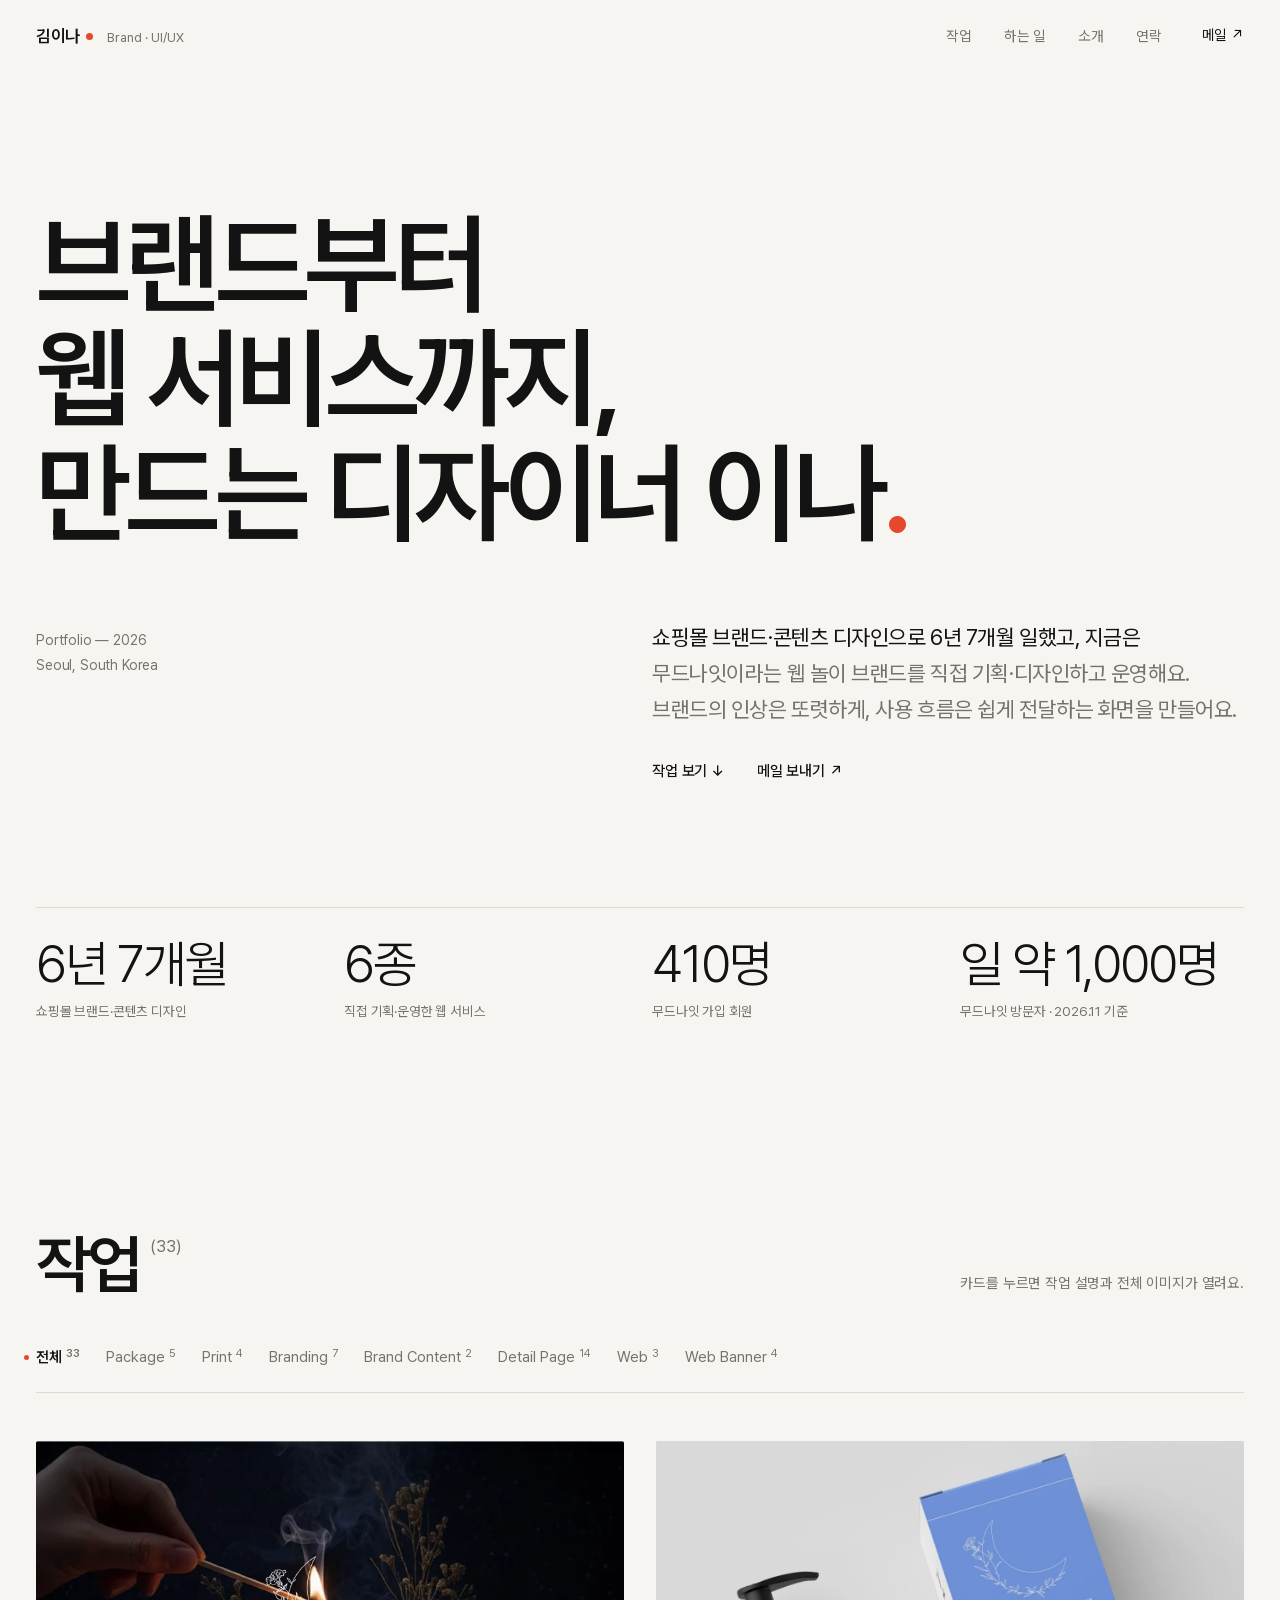
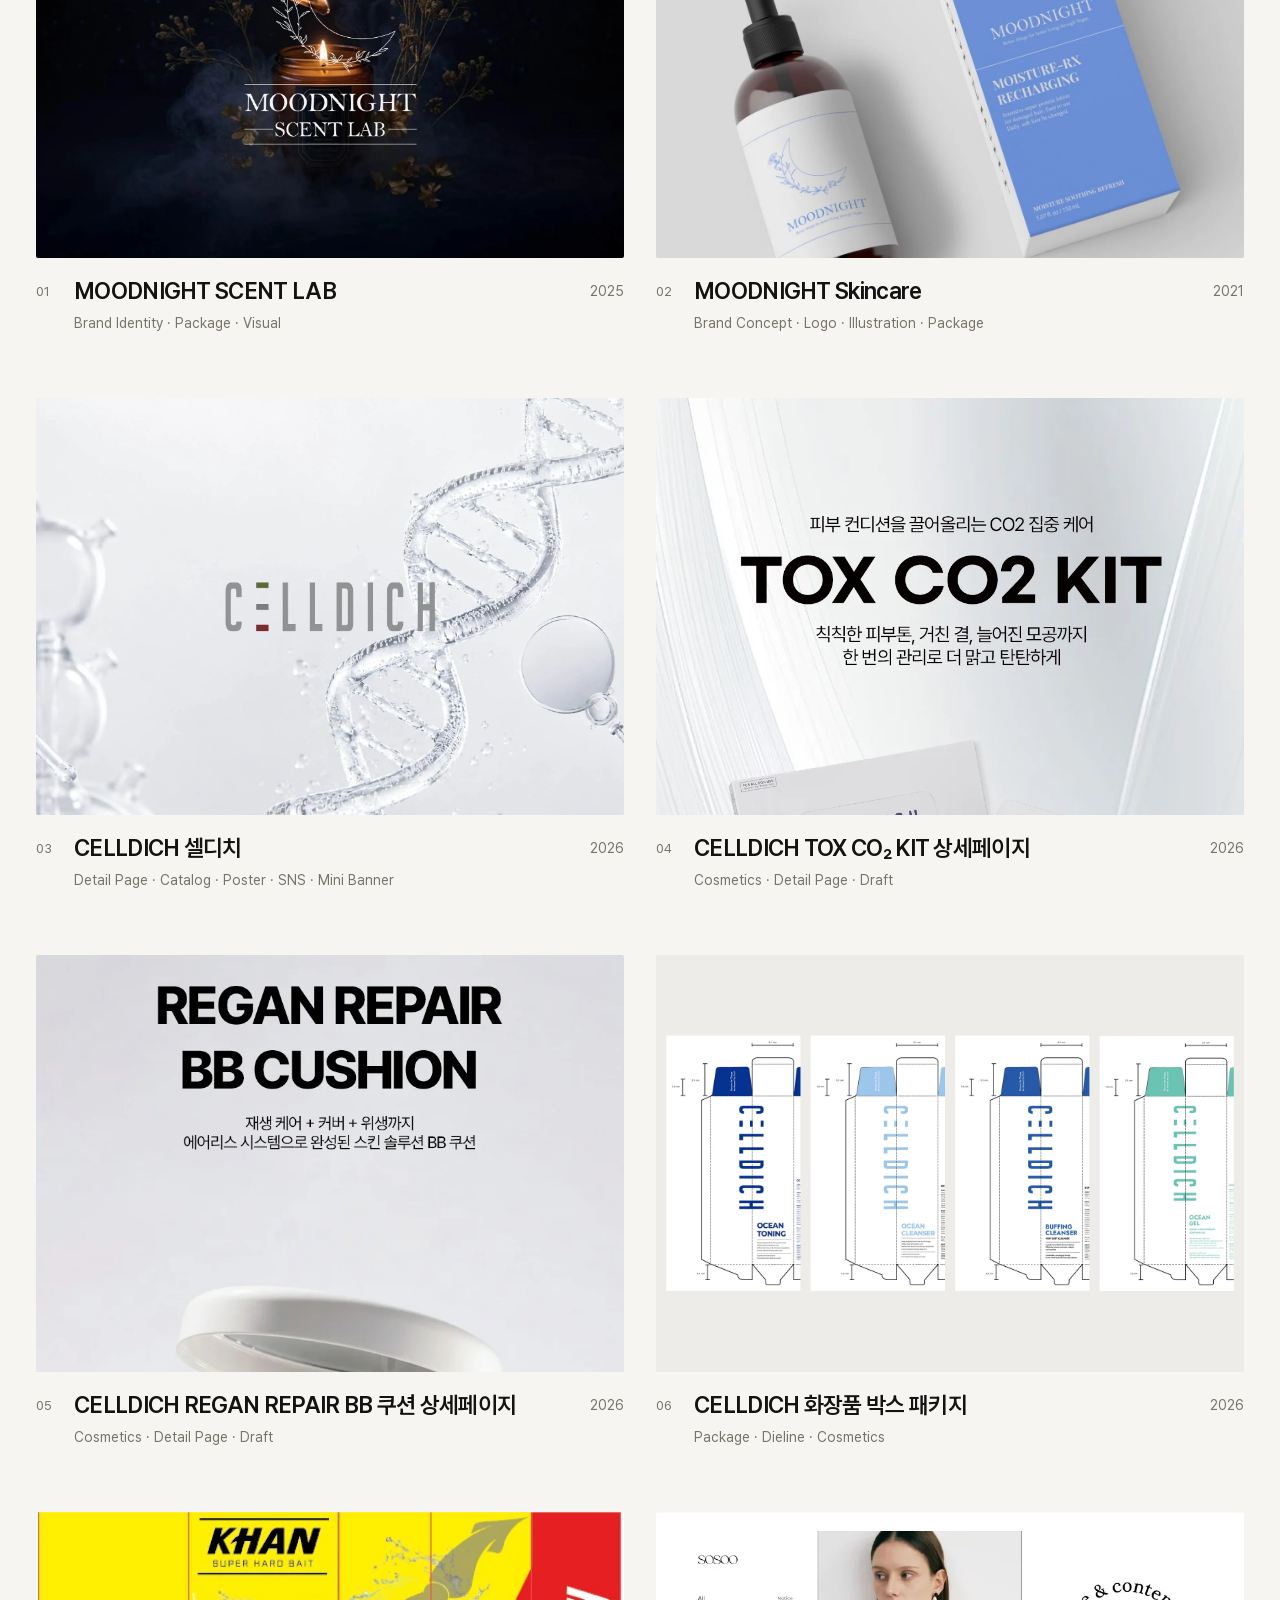
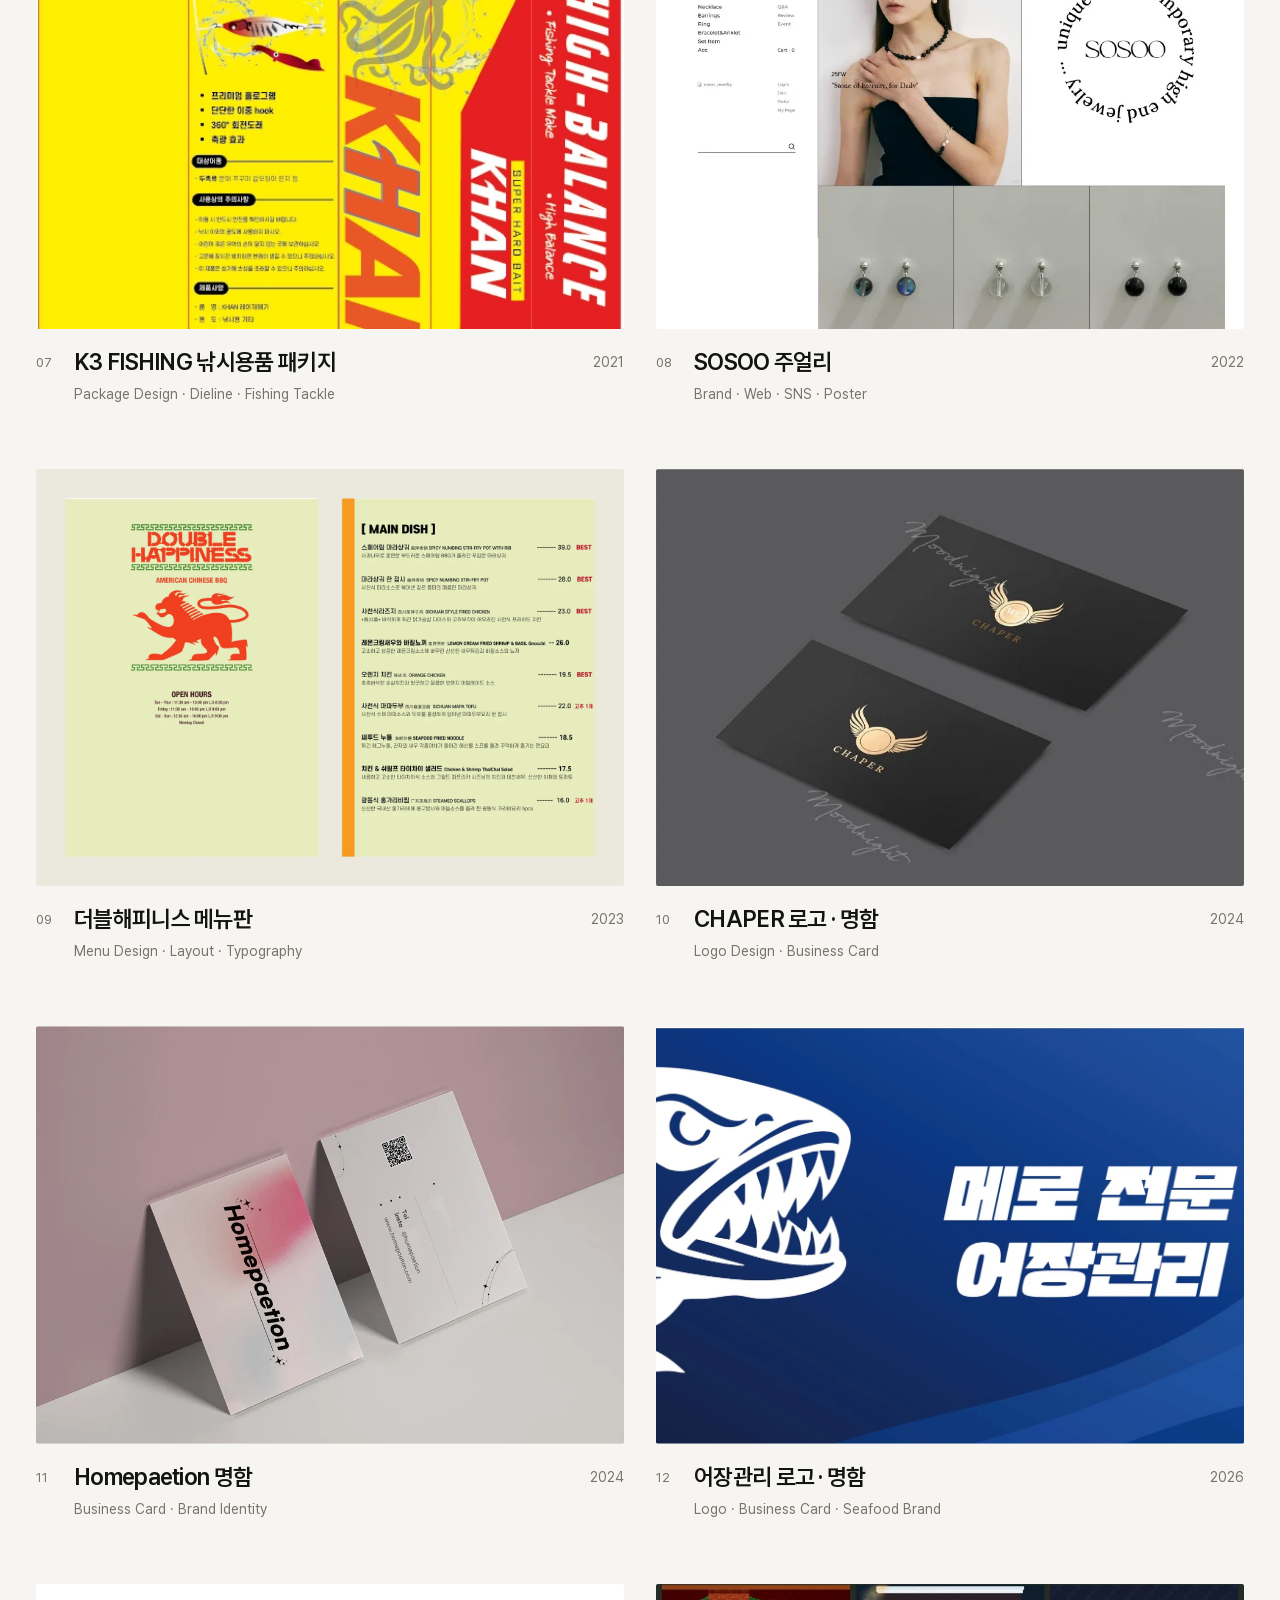
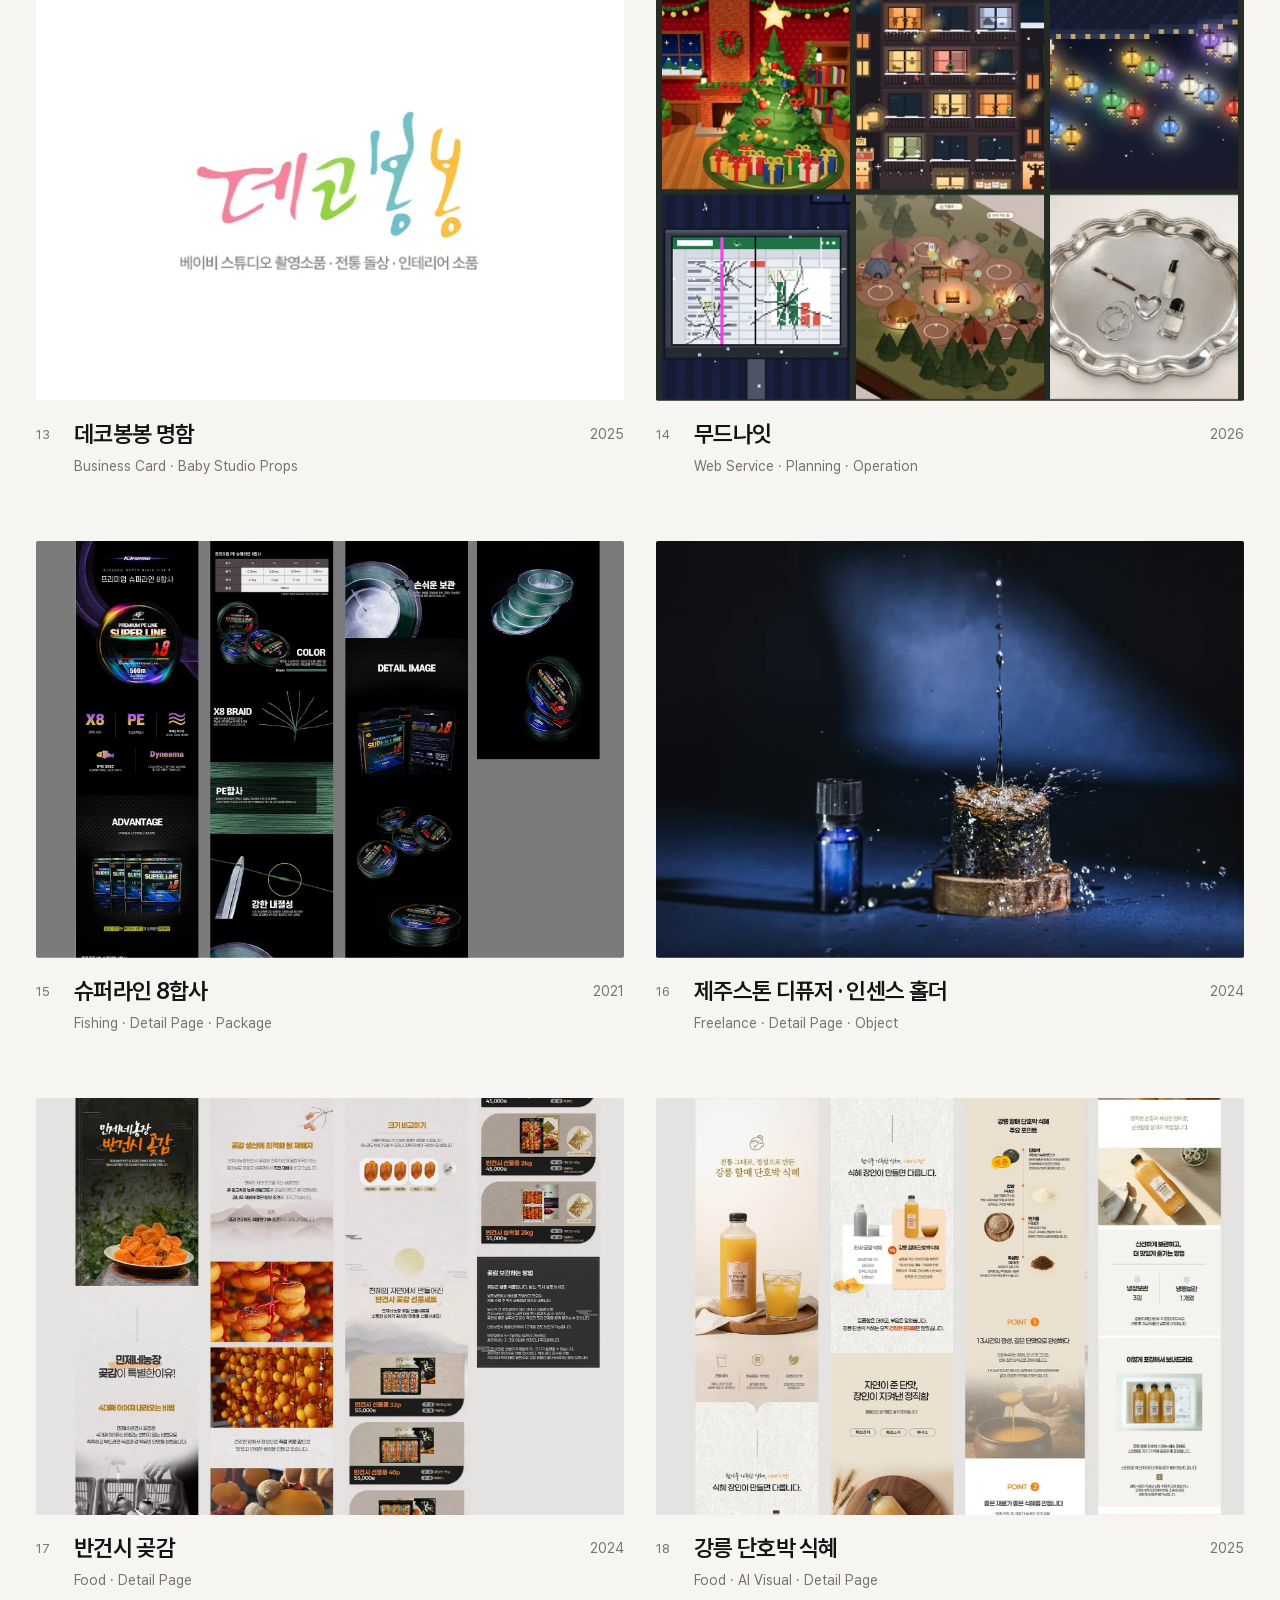
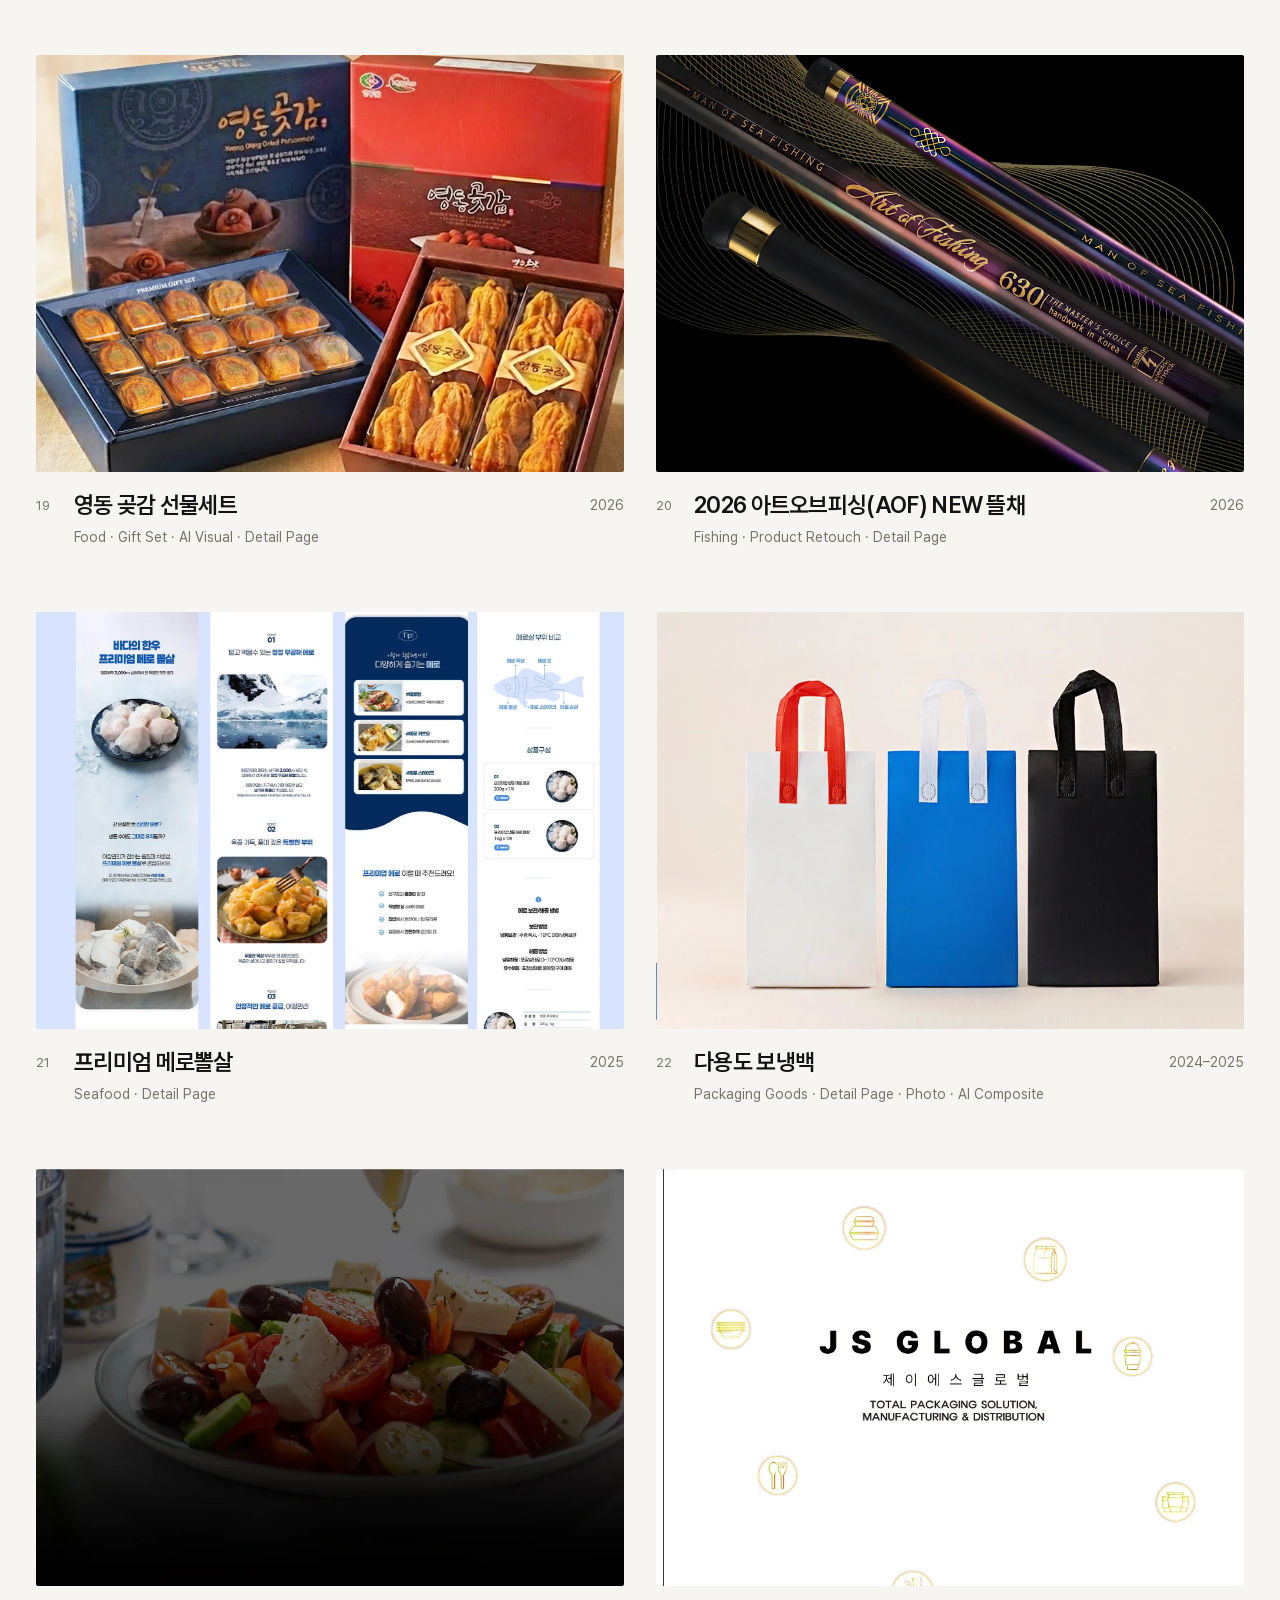
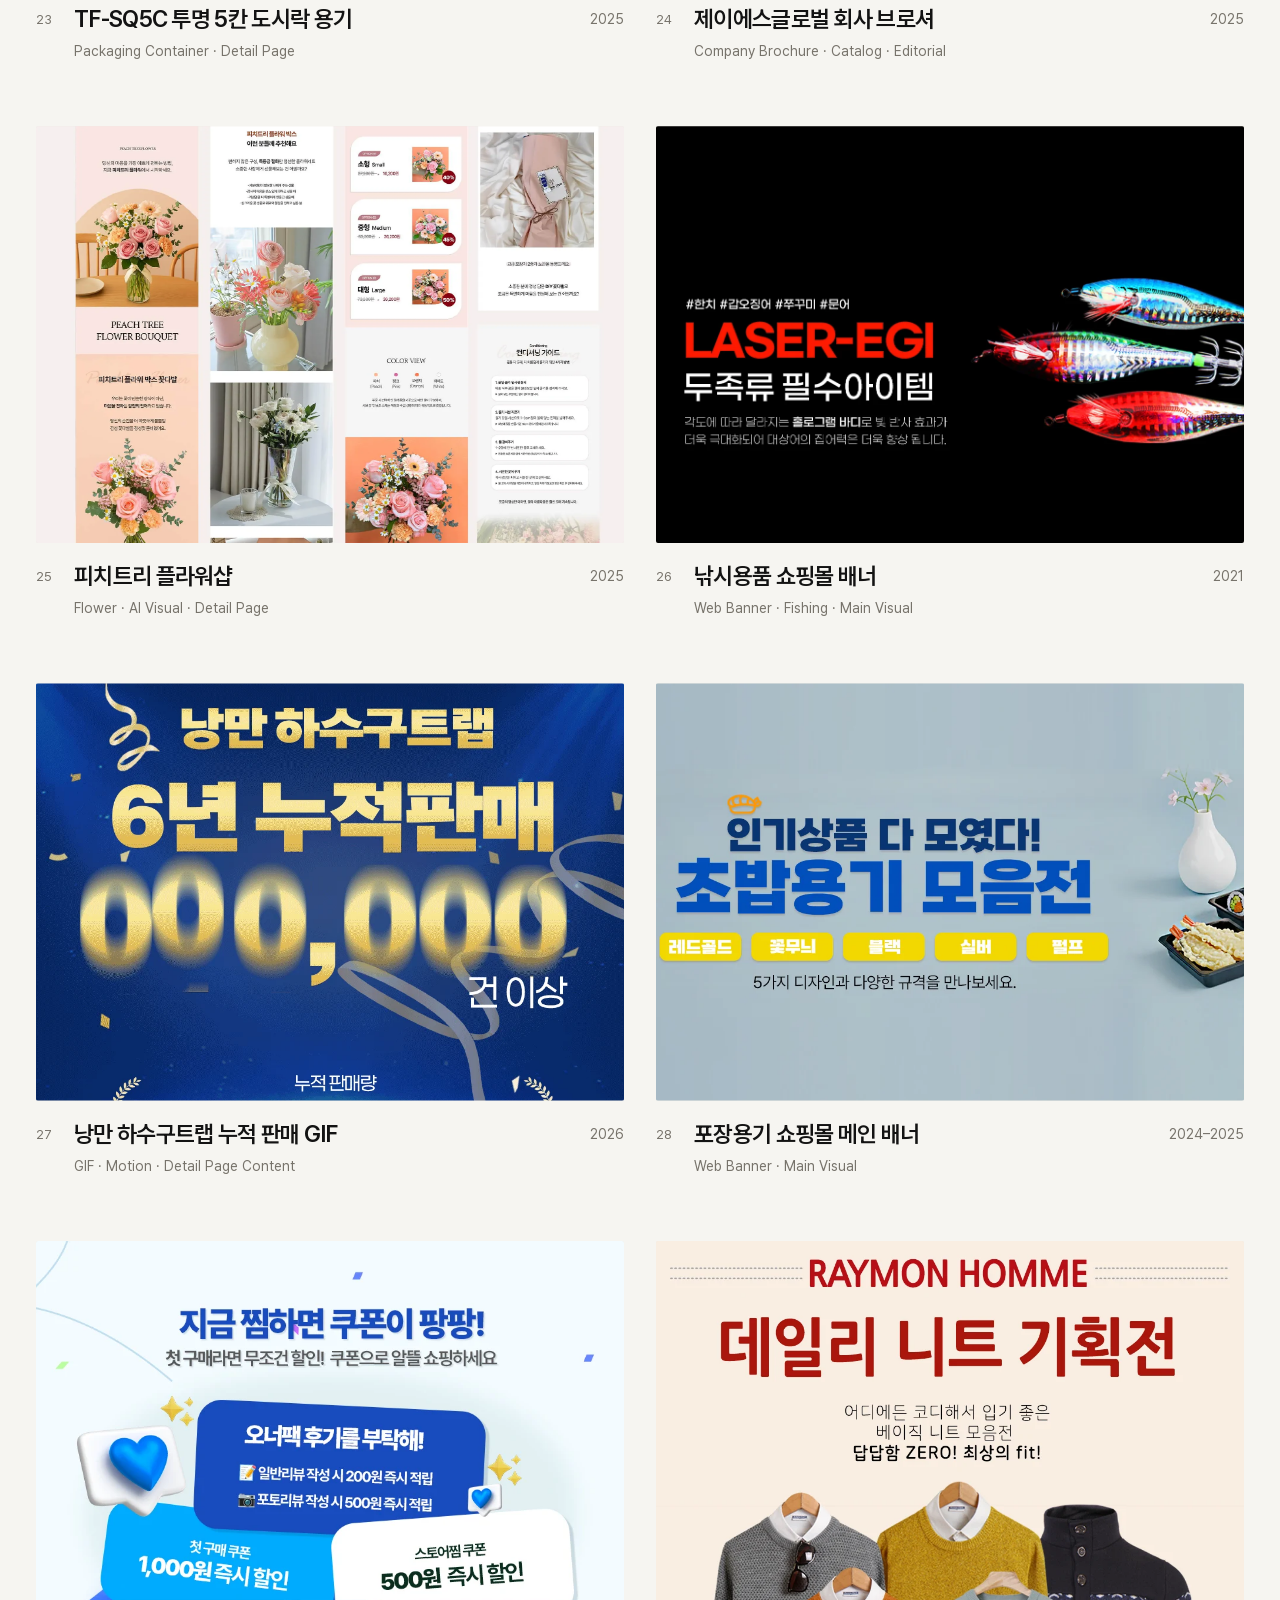
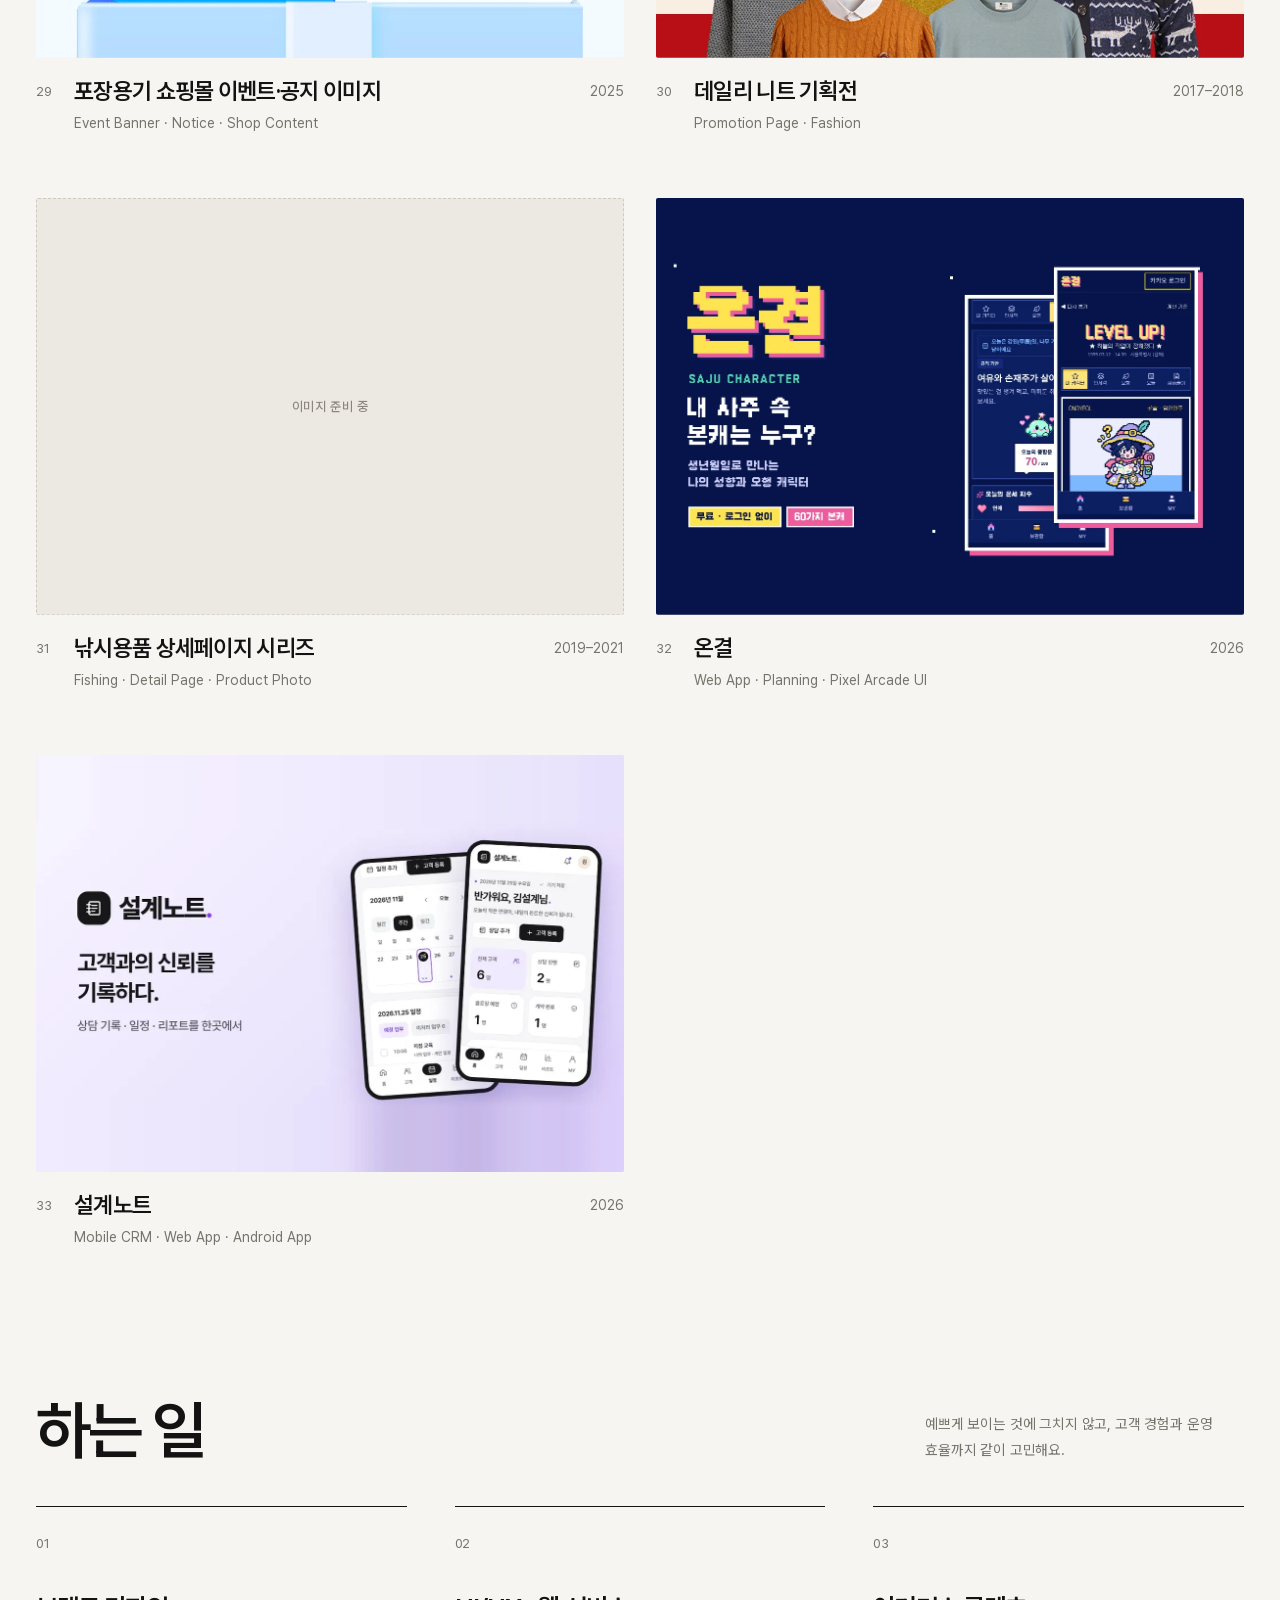
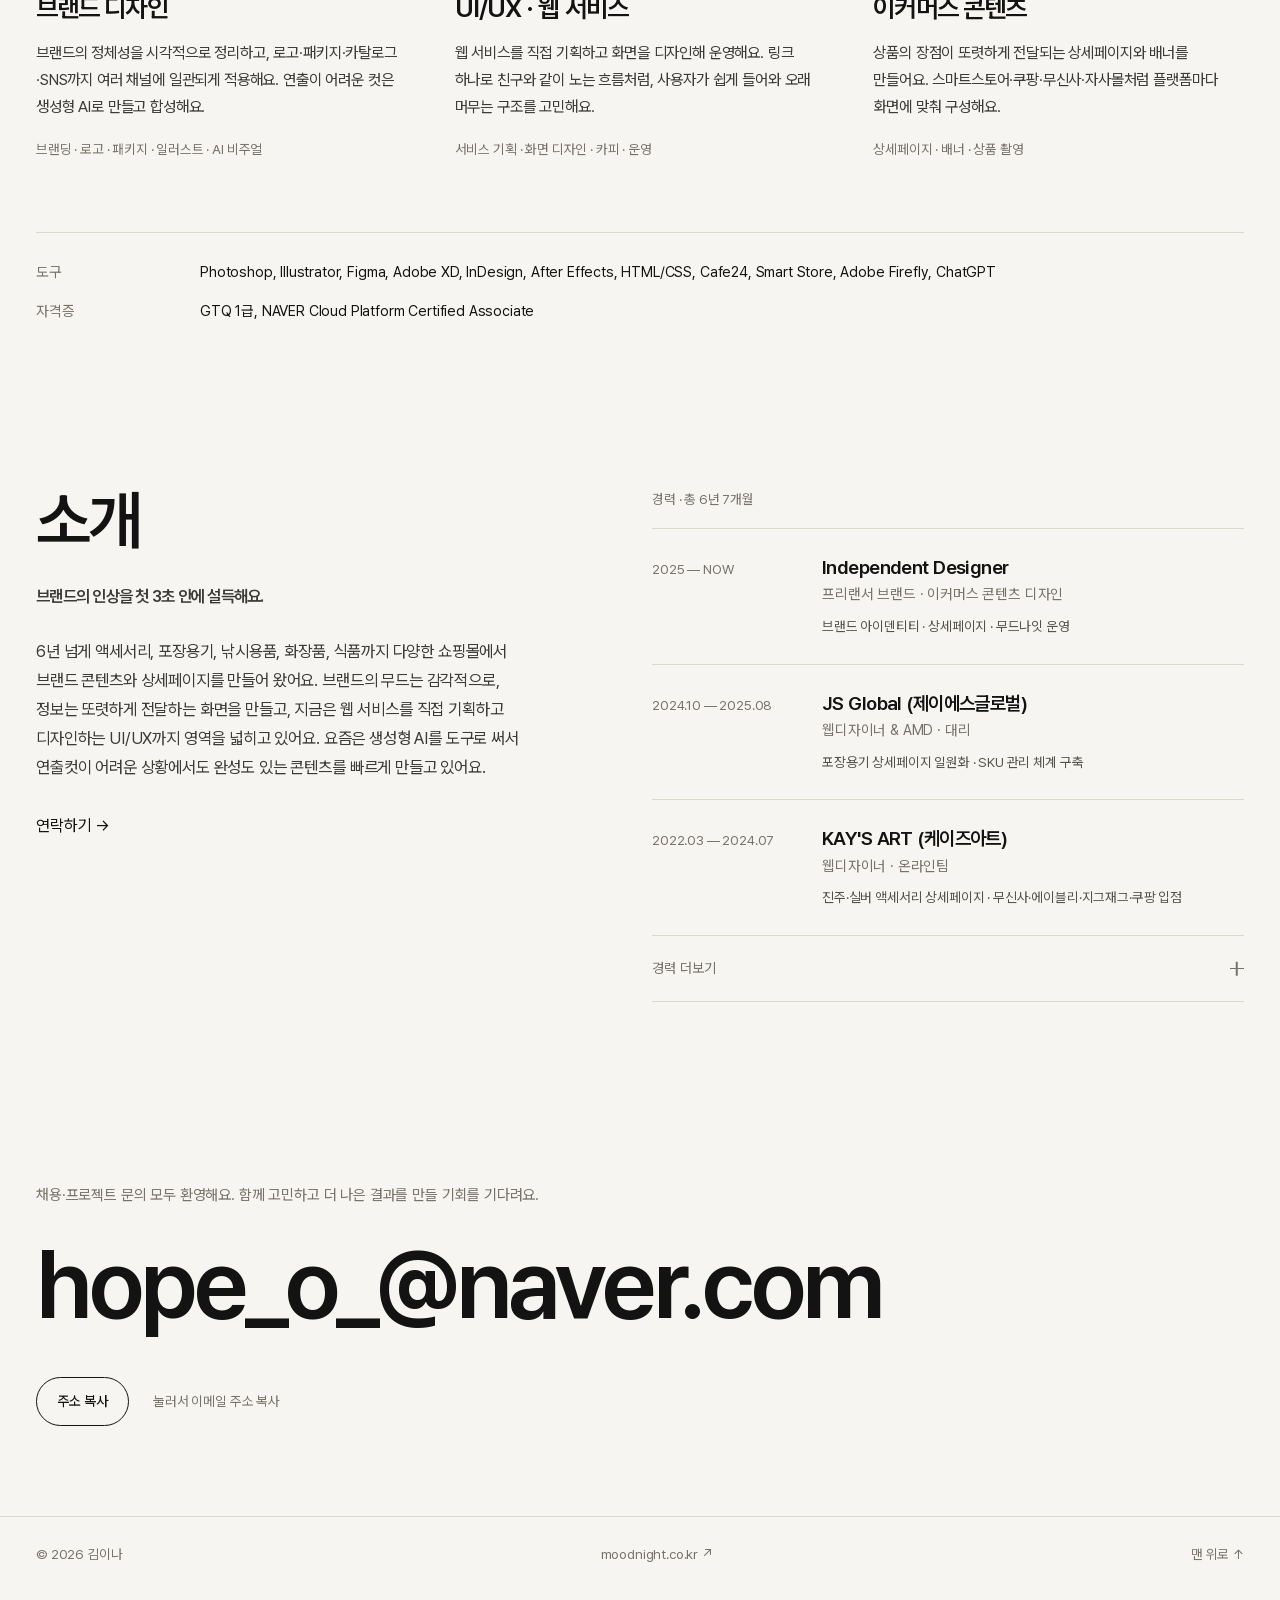
==== commit 2b339726: "온결 카드에 화면 7장과 커버 추가 Co-Authored-By: Claude Sonnet 5.5 <noreply@anthropic.com> Claude-Session: https:" ====
--- a/index.html
+++ b/index.html
@@ -236,7 +236,7 @@
 <footer class="foot"><div class="wrap"><span>© 2026 김이나</span><a href="https://www.moodnight.co.kr" target="_blank" rel="noopener">moodnight.co.kr ↗</a><a href="#top">맨 위로 ↑</a></div></footer>
 <div class="dialog-backdrop" id="modal" hidden><section class="project-dialog" role="dialog" aria-modal="true" aria-labelledby="d-name" tabindex="-1"><div class="dialog-top"><span id="d-num"></span><button class="icon-button" id="d-close" aria-label="닫기">닫기 ✕</button></div><div class="dialog-art"><img id="d-img" src="" alt="" style="width:100%;height:100%;object-fit:cover"></div><div class="dialog-body"><div class="dialog-meta"><span id="d-cat"></span><span id="d-year"></span></div><h2 id="d-name"></h2><p class="dialog-lead" id="d-lead"></p><p class="dialog-overview" id="d-summary"></p><dl class="dialog-meta-list" id="d-meta"></dl><div id="d-link"></div><div class="dialog-section"><h3>맡은 일</h3><ul id="d-role"></ul></div><div class="dialog-section"><h3>결과</h3><ul id="d-result"></ul></div><div class="dialog-section"><h3>작업 이미지</h3><div class="gallery" id="d-gallery"></div></div><button class="dialog-bottom-button" id="d-back">← 목록으로</button></div></section></div>
 <script>
-const projects=[{"id": "scentlab", "num": "01", "cat": "Branding", "name": "MOODNIGHT SCENT LAB", "sub": "Brand Identity · Package · Visual", "year": "2025", "cover": "p03.webp", "lead": "고요한 밤의 향기를 담은 비건 향 브랜드", "overview": "고요하고 신비로운 밤의 자연에서 영감을 받아, 일상 속 힐링과 감각적인 경험을 선사하는 비건 향 브랜드를 직접 만들었습니다. 섬세한 라인 로고와 절제된 미드나잇 블루 컬러, 촉각적인 엠보싱 패키지로 브랜드의 철학과 품질이 바로 느껴지게 했습니다.", "role": ["브랜드 콘셉트와 핵심 가치(Calm · Night · Scent Ritual) 정의", "로고 디자인과 컬러 시스템", "캔들 박스 패키지 전개도와 컬러 베리에이션", "브랜드 무드 비주얼"], "result": ["로고부터 패키지, 비주얼까지 하나의 톤으로 이어지는 브랜드 시스템 완성"], "meta": [["참여", "100% 개인 작업"], ["Tool", "Photoshop · Illustrator"]], "gallery": ["p03.webp", "p04.webp", "p05.webp", "p06.webp", "p07.webp", "p08.webp"], "tags": ["Package"]}, {"id": "skincare", "num": "02", "cat": "Branding", "name": "MOODNIGHT Skincare", "sub": "Brand Concept · Logo · Illustration · Package", "year": "2021", "cover": "skin00.webp", "lead": "달과 꽃을 직접 그려 만든 비건 스킨케어 브랜드 콘셉트", "overview": "'Better things for better living through Vegan.'이라는 슬로건 아래, 밤과 식물의 이미지를 담은 비건 스킨케어 브랜드를 기획했습니다. 달과 꽃 일러스트를 직접 그려 심볼로 만들고, 세리프 워드마크와 함께 가로형·원형·정방형 로고 시스템으로 정리했습니다. 같은 로고를 흰 라벨, 블랙 라벨, 블루 박스로 바꿔 보며 패키지 베리에이션을 검토했습니다. 정식 출시까지는 이어지지 않은 콘셉트 작업입니다.", "role": ["브랜드 콘셉트와 슬로건 기획", "달과 꽃 일러스트 직접 제작, 로고·워드마크 디자인", "로고 시스템(가로형·원형·정방형) 정리", "병 라벨과 박스 패키지 디자인, 컬러 베리에이션"], "result": ["일러스트부터 로고, 패키지까지 하나의 톤으로 이어지는 브랜드 콘셉트 완성"], "meta": [["참여", "100% 개인 작업"], ["상태", "미출시 콘셉트 · 2021.12"]], "gallery": ["skin01.webp", "skin02.webp", "skin03.webp", "skin04.webp", "skin05.webp", "skin06.webp"], "tags": ["Package"]}, {"id": "celldich", "num": "03", "cat": "Brand Content", "name": "CELLDICH 셀디치", "sub": "Detail Page · Catalog · Poster · SNS · Mini Banner", "year": "2026", "cover": "p09.webp", "lead": "전문 스킨케어 브랜드의 콘텐츠를 한 톤으로", "overview": "전문적인 화장품 성분과 제품 효능을 소비자가 쉽게 이해할 수 있도록 정보 구조를 다시 짰습니다. 마스크팩, BB 쿠션, CO₂ 키트 상세페이지부터 제품 카탈로그, 박람회 포스터, SNS까지 브랜드의 클리니컬한 이미지를 같은 톤으로 이어 갔습니다.", "role": ["마스크팩 상세페이지: 피부 고민 → 핵심 성분 → 바이오셀룰로오스 소재 → 사용 효과 흐름 설계, GIF 제작", "REGAN REPAIR BB 쿠션: 제품 비주얼, 성분, 컬러 비교, 사용 전후 콘텐츠 단계 구성", "TOX CO₂ KIT: 탄산 활성화 원리와 사용 과정을 그래픽·데이터 콘텐츠로 전달", "상품 카탈로그: 제품 정보를 일관된 규칙으로 정리하고 정보 위계 설계", "박람회 포스터: Ferita Mask 메인, R-Ampoule Kit 서브로 라인업 확장", "SNS 피드 콘텐츠", "제품별 미니배너 초안: TOX CO₂ KIT, FERITA R-AMPOULE KIT, FERITA MASK, FERITA POVA CREAM 7종 (제품당 1~2가지 시안)"], "result": ["상세페이지 · 카탈로그 · 포스터 · SNS까지 이어지는 일관된 브랜드 콘텐츠"], "meta": [["참여", "기획 · 디자인 · 이미지 보정 100% 개인 작업"], ["AI 활용", "ChatGPT · Adobe Firefly"], ["Font", "Pretendard · Noto Sans KR · Montserrat"]], "gallery": ["p09.webp", "p10.webp", "p11.webp", "p12.webp", "p13.webp", "p14.webp", "p15.webp", "p16.webp", "p17.webp", "p18.webp", "p19.webp", "celldich-mini.webp"]}, {"id": "tox", "cat": "Detail Page", "name": "CELLDICH TOX CO₂ KIT 상세페이지", "sub": "Cosmetics · Detail Page · Draft", "year": "2026", "cover": "tox00.webp", "lead": "탄산 활성화 원리와 사용 과정을 단계별로 풀어낸 키트 상세페이지", "overview": "셀디치 TOX CO₂ KIT의 상세페이지 초안입니다. 피부 고민에서 시작해 3단계 키트 구성, CO₂ 활성화 원리, 사용 방법, 사용 전후 비교와 리뷰 영역까지 한 흐름으로 정리했습니다.", "role": ["상세페이지 구성과 디자인", "3단계 키트 구성·사용 방법 정보 정리", "CO₂ 활성화 원리 그래픽과 사용 전후 비교 레이아웃"], "result": [], "meta": [["소속", "셀디치"], ["상태", "초안"]], "gallery": ["tox-01.webp", "tox-02.webp", "tox-03.webp", "tox-04.webp", "tox-05.webp", "tox-06.webp", "tox-07.webp", "tox-08.webp", "tox-09.webp", "tox-10.webp", "tox-11.webp", "tox-12.webp", "tox-13.webp", "tox-14.webp", "tox-15.webp", "tox-16.webp", "tox-17.webp"], "num": "04"}, {"id": "bbcushion", "cat": "Detail Page", "name": "CELLDICH REGAN REPAIR BB 쿠션 상세페이지", "sub": "Cosmetics · Detail Page · Draft", "year": "2026", "cover": "bbc00.webp", "lead": "재생 케어 성분과 커버력을 차분하게 전달한 BB 쿠션 상세페이지", "overview": "셀디치 REGAN REPAIR BB 쿠션의 상세페이지 초안입니다. 제품 첫인상 컷에서 시작해 재생 케어 성분, 두 가지 톤 컬러 안내, 사용 전후 비교, 제품 정보까지 흰색과 쿨 그레이 톤으로 정리했습니다.", "role": ["상세페이지 구성과 디자인", "핵심 성분 4종 소개와 컬러(LIGHT·NATURAL) 비교 레이아웃", "제품 정보 표 정리"], "result": [], "meta": [["소속", "셀디치"], ["상태", "초안"]], "gallery": ["bbc-01.webp", "bbc-02.webp", "bbc-03.webp", "bbc-04.webp", "bbc-05.webp", "bbc-06.webp", "bbc-07.webp", "bbc-08.webp", "bbc-09.webp"], "num": "05"}, {"id": "celbox", "cat": "Branding", "name": "CELLDICH 화장품 박스 패키지", "sub": "Package · Dieline · Cosmetics", "year": "2026", "cover": "celbox00.webp", "lead": "제품마다 컬러를 달리한 화장품 박스 전개도 4종", "overview": "셀디치 오션 토닝, 오션 클렌저, 버핑 클렌저, 오션 젤 박스 패키지의 전개도를 디자인했습니다. 제품마다 컬러를 하나씩 정해 한눈에 구분되게 하고, 세로로 세운 CELLDICH 로고를 같은 위치에 두어 라인이 하나로 보이게 했습니다. 제품명, 사용 방법, 전성분, 사용 시 주의 사항 같은 표시 사항을 한 판 안에 정리했습니다.", "role": ["박스 패키지 전개도 디자인 4종", "제품별 컬러 구분과 로고 배치", "제품명·사용 방법·전성분·주의 사항 등 표시 사항 레이아웃"], "result": [], "meta": [["소속", "셀디치"], ["Tool", "Illustrator"]], "gallery": ["celbox00.webp", "celbox-1.webp", "celbox-2.webp", "celbox-3.webp", "celbox-4.webp"], "tags": ["Package"], "num": "06"}, {"id": "k3pack", "cat": "Branding", "tags": ["Package"], "name": "K3 FISHING 낚시용품 패키지", "sub": "Package Design · Dieline · Fishing Tackle", "year": "2021", "cover": "k3-00.webp", "lead": "루어 박스와 묶음바늘 헤더 카드, 인쇄용 전개도까지", "overview": "현진물류에서 K3 FISHING 낚시용품 패키지를 디자인했습니다. 금속 지그 IKA METAL 박스는 블랙 바탕에 빛줄기 패턴으로 제품 성격을 살렸고, 쭈꾸미·갑오징어용 KHAN 박스는 노랑과 빨강의 큰 대비로 진열대에서 눈에 띄게 했습니다. 묶음바늘 헤더 카드는 색과 패턴을 달리한 시안으로 만들었습니다. 모두 인쇄용 전개도 형태로 작업했고, 규격 치수와 CMYK 인쇄 안내를 함께 표기했습니다.", "role": ["패키지 박스·헤더 카드 디자인", "인쇄용 전개도 작업(규격 치수·CMYK 안내 표기)", "묶음바늘 헤더 카드 색상·패턴 시안"], "result": [], "meta": [["소속", "현진물류 · 2021"], ["브랜드", "K3 FISHING 로고 사용"], ["참여", "패키지 디자인"]], "gallery": ["k3-ika.webp", "k3-khan.webp", "k3-bind2.webp", "k3-bind1.webp", "k3-bind3.webp"], "num": "07"}, {"id": "sosoo", "num": "08", "cat": "Brand Content", "name": "SOSOO 주얼리", "sub": "Brand · Web · SNS · Poster", "year": "2022", "cover": "sosoo00.webp", "lead": "웹사이트와 인스타그램, 포스터로 이어지는 주얼리 브랜드 콘텐츠", "overview": "케이즈아트 재직 중 참여한 SOSOO 주얼리 브랜드 작업입니다. 브랜드 웹사이트, 인스타그램 피드, 컬렉션 포스터까지 채널마다 같은 무드가 이어지도록 구성한 콘텐츠를 담았습니다. 로고는 브랜드에서 제공받아 사용했습니다.", "role": ["브랜드 채널 콘텐츠 제작 참여", "웹사이트·인스타그램·포스터에 같은 무드 적용"], "result": [], "meta": [["소속", "케이즈아트 · 2022"], ["참여", "브랜드 콘텐츠 제작 참여"], ["로고", "브랜드 제공"]], "gallery": ["sosoo-web1.webp", "sosoo-web2.webp", "sosoo-web3.webp", "sosoo-ig1.webp", "sosoo-ig2.webp", "sosoo-ig3.webp", "sosoo-ig4.webp", "sosoo-poster1.webp", "sosoo-poster2.webp"]}, {"id": "doublehappiness", "cat": "Print", "name": "더블해피니스 메뉴판", "sub": "Menu Design · Layout · Typography", "year": "2023", "cover": "menu00.webp", "lead": "아메리칸 차이니즈 BBQ 레스토랑의 메뉴판", "overview": "'DOUBLE HAPPINESS' 아메리칸 차이니즈 BBQ 레스토랑의 메뉴판을 프리랜서로 디자인했습니다. 런치, BBQ 플래터, 메인 디시, 밥·면, 사이드, 백주·하이볼·주류까지 구분하고, 한글 메뉴명 옆에 중문·영문을 함께 적어 어떤 손님이 봐도 읽히게 했습니다. 설명, 가격, BEST·맵기 표시의 위치를 일정하게 맞춰 훑어보며 고르기 쉽게 정리했고, 주황과 레드 두 가지 컬러 버전으로 만들었습니다.", "role": ["메뉴 카테고리 구성과 페이지 레이아웃", "한글·중문·영문 병기 타이포그래피와 가격·설명 정보 위계", "BEST, 맵기 등 표시 정리", "주황·레드 컬러 베리에이션"], "result": [], "meta": [["참여", "프리랜서 · 메뉴판 디자인"], ["로고·일러스트", "브랜드 기존 로고 사용"], ["Tool", "Illustrator"]], "gallery": ["menu-01.webp", "menu-02.webp", "menu-03.webp", "menu-04.webp", "menu-05.webp", "menu-06.webp", "menu-07.webp", "menu-08.webp", "menu-09.webp", "menu-10.webp", "menu-11.webp", "menu-12.webp", "menu-13.webp"], "num": "09"}, {"id": "chaper", "cat": "Branding", "name": "CHAPER 로고 · 명함", "sub": "Logo Design · Business Card", "year": "2024", "cover": "chaper00.webp", "lead": "날개 엠블럼 로고와 금박 명함 시안", "overview": "CHAPER 로고를 디자인하고 명함 목업에 적용해 보여드린 시안입니다. 날개 달린 원형 엠블럼에 세리프 워드마크를 더해 고급스럽고 단정한 인상을 만들었고, 어두운 바탕에는 금박, 밝은 바탕에는 연한 은은한 인쇄 느낌으로 두 가지 면을 비교할 수 있게 했습니다.", "role": ["로고 디자인(엠블럼 + 워드마크)", "명함 목업 적용 시안", "밝은·어두운 바탕 버전 구성"], "result": [], "meta": [["참여", "로고 디자인"], ["비고", "명함 이미지는 목업에 적용한 시안"]], "gallery": ["chaper-1.webp", "chaper-2.webp", "chaper-3.webp", "chaper-4.webp"], "num": "10"}, {"id": "homepaetion", "cat": "Branding", "name": "Homepaetion 명함", "sub": "Business Card · Brand Identity", "year": "2024", "cover": "hp00.webp", "lead": "핑크 그라데이션과 반짝임 포인트로 만든 브랜드 명함", "overview": "Homepaetion 명함을 디자인했습니다. 앞면은 핑크와 연한 블루가 번지는 그라데이션 위에 굵은 이탤릭 로고타입과 반짝이는 별 장식을 올려 부드럽고 산뜻한 분위기를 냈습니다. 뒷면은 정보를 줄이고 QR 코드와 가는 곡선 장식으로 정리해 읽기 쉽게 했고, 가로형과 세로형 두 가지 배치를 만들었습니다.", "role": ["명함 디자인(앞·뒷면)", "로고타입과 장식 요소 구성", "가로형·세로형 배치 시안"], "result": [], "meta": [["참여", "명함 디자인"], ["비고", "이름·전화번호는 가림 처리, 명함 이미지는 목업에 적용"]], "gallery": ["hp-1.webp", "hp-2.webp"], "num": "11"}, {"id": "eojang", "cat": "Branding", "name": "어장관리 로고 · 명함", "sub": "Logo · Business Card · Seafood Brand", "year": "2026", "cover": "ej00.webp", "lead": "메로(파타고니아 이빨고기) 수입 브랜드의 로고와 명함 시안", "overview": "메로 전문 수입 브랜드의 로고를 직접 디자인하고, 이를 적용한 명함 시안을 만들었습니다. 이빨고기의 강한 인상을 살린 심볼을 크게 쓰고, 파란 바탕 두 가지(시안 01, 03)와 어두운 네이비에 금색을 쓴 시안으로 분위기를 비교했습니다. 뒷면은 이름·직책·연락처를 같은 위치에 정리했고, 공장과 사무실 주소를 나눠 표기했습니다.", "role": ["브랜드 로고 디자인(이빨고기 심볼 + 워드마크)", "명함 시안 디자인(앞·뒷면)", "파란 바탕 2종과 금색 시안으로 톤 비교", "공장·사무실 주소 구분 표기"], "result": [], "meta": [["참여", "로고 · 명함 디자인"], ["비고", "이름·연락처는 가림·대체 처리 (김OO, 임의 번호·주소)"]], "gallery": ["ej-s1.webp", "ej-s3.webp", "ej-seo.webp"], "num": "12", "tags": ["Print"]}, {"id": "decobonbon", "cat": "Print", "name": "데코봉봉 명함", "sub": "Business Card · Baby Studio Props", "year": "2025", "cover": "deco00.webp", "lead": "파스텔 컬러 로고를 살린 베이비 스튜디오 소품 브랜드 명함", "overview": "베이비 스튜디오 촬영소품, 전통 돌상, 인테리어 소품을 다루는 데코봉봉의 명함을 디자인했습니다. 앞면은 분홍·민트·노랑 손글씨 로고만 크게 보여 주고, 뒷면은 이름과 직함, 연락처, SNS·카카오 채널, QR 코드를 한 줄씩 정리해 읽기 쉽게 했습니다.", "role": ["명함 디자인(앞·뒷면)", "로고 색을 살린 연락처 항목 구성"], "result": [], "meta": [["참여", "명함 디자인"], ["로고", "브랜드 기존 로고 사용"], ["비고", "이름·연락처는 가림·대체 처리, QR은 가림"]], "gallery": ["deco-card.webp"], "num": "13"}, {"id": "moodnight", "num": "14", "cat": "Web", "name": "무드나잇", "sub": "Web Service · Planning · Operation", "year": "2026", "cover": "moodnight.webp", "lead": "직접 기획하고 운영하는 웹 놀이 브랜드", "overview": "링크 하나로 친구와 함께 노는 무료 웹 놀이 브랜드 moodnight.co.kr을 직접 기획하고 운영하고 있습니다. 서비스 기획, 화면 디자인, 카피, 운영, 광고까지 맡았고 개발은 AI 도구와 함께 진행했습니다. 광고보다 친구 링크 공유로 사람들이 모이는 구조를 만들었습니다. 화면을 설계할 때는 빠르게 쓰고 바로 즐길 수 있는 흐름을 가장 먼저 봤습니다. 직접 써 보면서 번거롭거나 효율이 떨어지는 단계는 덜어 내고, 입력까지 가는 클릭 수를 줄이는 방향으로 손봤습니다.", "role": ["서비스 6종 기획과 화면 디자인: 산타의 선물가게, 성탄맨션, 무드나잇 산사, 박살방, MY LITTLE CAMP, Silver Tray Studio", "사용자가 입력을 빠르게 끝낼 수 있는 UX 설계: 번거로운 단계를 직접 써 보며 덜어 내고 클릭 수 감소", "선물 고르기: 선물을 랜덤으로 보여 주고 '다른 선물 보기'로 바꿔 볼 수 있게 해 고르는 단계를 줄임", "박살방: 다 부수면 새 물건이 저절로 채워져 끊김 없이 이어서 즐기도록 설계", "카피라이팅과 블로그 콘텐츠", "인스타그램 광고 소재 제작과 운영", "회원·신고 관리 등 서비스 운영"], "result": ["일 방문자 약 1,000명, 7일 방문자 4,370명 (2026.11.15 기준)", "가입 회원 410명"], "meta": [["참여", "기획 · 디자인 · 운영 100%, 개발은 AI 도구 활용"], ["Link", "moodnight.co.kr"]], "link": "https://www.moodnight.co.kr", "gallery": ["santa.webp", "mansion.webp", "sansa.webp", "smash.webp", "camp.webp", "tray.webp"]}, {"id": "superline", "num": "15", "cat": "Detail Page", "name": "슈퍼라인 8합사", "sub": "Fishing · Detail Page · Package", "year": "2021", "cover": "p30.webp", "lead": "상세페이지와 패키지를 하나의 디자인으로", "overview": "깊고 차가운 바다를 모티브로 K3F 슈퍼라인 8합사의 강도·직진성·내구성이 바로 보이도록 블랙 바탕에 네온 포인트 컬러를 썼습니다. 상세페이지와 합사 패키지를 함께 설계해 온·오프라인 어디서나 같은 브랜드로 보이게 했습니다.", "role": ["제품 촬영과 이미지 보정", "상세페이지 기획과 디자인", "합사 패키지 디자인"], "result": ["패키지와 상세페이지 사이의 디자인 일관성 확보", "제품 성능 포인트가 드러나는 정보 구조", "과장 없는 설명 중심 구성으로 브랜드 신뢰도 강화"], "meta": [["참여", "디자인 및 기획 100% 개인 작업"], ["Font", "나눔고딕"]], "gallery": ["p29.webp", "p30.webp", "p31.webp", "superline-d1.webp", "superline-d2.webp", "superline-d3.webp", "superline-d4.webp", "superline-d5.webp"], "tags": ["Package"]}, {"id": "jejustone", "num": "16", "cat": "Detail Page", "name": "제주스톤 디퓨저 · 인센스 홀더", "sub": "Freelance · Detail Page · Object", "year": "2024", "cover": "jeju00.webp", "lead": "건축 자재로 쓰고 남은 현무암에 새 쓰임을 더한 오브제의 상세페이지", "overview": "제주 현무암을 업사이클링한 스톤 디퓨저와 인센스 홀더, 두 제품의 상세페이지를 외주로 디자인했습니다. 제품마다 어두운 배경에 포인트 컬러(디퓨저는 딥 블루, 인센스 홀더는 레드·오렌지)를 정해 분위기를 나누고, 제주스톤 소개와 향 설명, 사용법, FAQ·주의사항까지 한 흐름으로 이어지게 정리했습니다. 사진과 로고는 의뢰사 제공이며, 의뢰인의 허락을 받아 게재합니다.", "role": ["디퓨저·인센스 홀더 상세페이지 레이아웃과 디자인", "브랜드 소개 → 제품 특징 → 향 설명 → 사용법 → FAQ·주의사항 정보 구성", "제품별 컬러 톤에 맞춘 타이포그래피와 이미지 배치"], "result": ["두 제품이 같은 브랜드로 보이면서도 각자의 무드가 구분되는 상세페이지 구성"], "meta": [["참여", "프리랜서 외주 · 상세페이지 디자인"], ["사진·로고", "의뢰사 제공"], ["게재", "의뢰인 허락 후 공개"]], "gallery": ["jeju-d1.webp", "jeju-d2.webp", "jeju-d3.webp", "jeju-d4.webp", "jeju-d5.webp", "jeju-d6.webp", "jeju-d7.webp", "jeju-i1.webp", "jeju-i2.webp", "jeju-i3.webp", "jeju-i4.webp", "jeju-i5.webp"]}, {"id": "gotgam", "num": "17", "cat": "Detail Page", "name": "반건시 곶감", "sub": "Food · Detail Page", "year": "2024", "cover": "p22.webp", "lead": "전통식품의 정성을 현대적인 구성으로", "overview": "자연 그대로의 색감과 질감을 살리기 위해 불필요한 그래픽 요소를 최소화하고, 곶감 특유의 따뜻한 빛과 부드러운 톤으로 시각적 무드를 잡았습니다.", "role": ["상세페이지 기획과 디자인", "선물 세트 구성 정보 정리"], "result": ["깔끔한 비주얼 중심의 페이지로 상품 경쟁력 향상"], "meta": [["참여", "디자인 및 기획 100% 개인 작업"], ["Font", "Noto Sans KR · Pretendard · 페이퍼로지"]], "gallery": ["p21.webp", "p22.webp", "gotgam-o1.webp", "gotgam-o2.webp", "gotgam-o3.webp", "gotgam-o4.webp", "gotgam-o5.webp", "gotgam-o6.webp", "gotgam-o7.webp", "gotgam-o8.webp"]}, {"id": "sikhye", "num": "18", "cat": "Detail Page", "name": "강릉 단호박 식혜", "sub": "Food · AI Visual · Detail Page", "year": "2025", "cover": "p24.webp", "lead": "생성형 AI로 연출한 신제품 상세페이지", "overview": "식혜 브랜드의 신제품 상세페이지를 기획하고 디자인했습니다. 나노바나나와 Adobe 생성형 AI로 제품 콘셉트에 맞는 배경 이미지를 여러 안 연출한 뒤, 브랜드 무드에 가장 맞는 시안을 골라 적용했습니다.", "role": ["상세페이지 기획과 디자인", "생성형 AI 배경 연출과 보정"], "result": ["AI 기반 이미지 생성으로 촬영·보정 시간 단축", "깔끔한 비주얼 중심의 페이지로 상품 경쟁력 향상"], "meta": [["참여", "디자인 및 기획 100% 개인 작업"], ["AI 활용", "나노바나나 · Adobe Firefly"], ["Font", "Noto Sans KR · Roboto · Pretendard"]], "gallery": ["p23.webp", "p24.webp", "sikhye-d1.webp", "sikhye-d2.webp", "sikhye-d3.webp", "sikhye-d4.webp", "sikhye-d5.webp", "sikhye-d6.webp", "sikhye-d7.webp", "sikhye-d8.webp"]}, {"id": "yeongdong", "cat": "Detail Page", "name": "영동 곶감 선물세트", "sub": "Food · Gift Set · AI Visual · Detail Page", "year": "2026", "cover": "yd00.webp", "lead": "선물세트 상세페이지의 기획부터 디자인까지", "overview": "영동 곶감 선물세트의 상세페이지를 프리랜서로 기획하고 디자인했습니다. 곶감이 만들어지는 과정과 정성을 먼저 보여 주고, 선물세트 구성과 옵션 사이즈 안내, 상품 유의사항까지 한 흐름으로 이어지게 정리했습니다. 일부 이미지는 Adobe Firefly로 생성했습니다.", "role": ["상세페이지 기획", "상세페이지 디자인", "Adobe Firefly 이미지 생성"], "result": [], "meta": [["참여", "프리랜서 · 기획 · 디자인 · AI 이미지 생성"], ["AI 활용", "Adobe Firefly"]], "gallery": ["yd-01.webp", "yd-02.webp", "yd-03.webp", "yd-04.webp", "yd-05.webp", "yd-06.webp", "yd-07.webp", "yd-08.webp", "yd-09.webp", "yd-10.webp", "yd-11.webp", "yd-12.webp"], "num": "19"}, {"id": "aof", "cat": "Detail Page", "name": "2026 아트오브피싱(AOF) NEW 뜰채", "sub": "Fishing · Product Retouch · Detail Page", "year": "2026", "cover": "aof00.webp", "lead": "낚시 뜰채 신제품의 보정부터 상세페이지 디자인까지", "overview": "2026 아트오브피싱(AOF) NEW 뜰채의 상세페이지를 기획하고 디자인했습니다. 블랙 바탕에 골드 포인트를 써서 카본 뜰채의 고급스러운 질감이 드러나게 했고, 제품 이미지 보정도 함께 맡았습니다.", "role": ["제품 이미지 보정", "상세페이지 기획", "상세페이지 디자인"], "result": [], "meta": [["참여", "보정 · 기획 · 디자인"]], "gallery": ["aof-01.webp", "aof-02.webp", "aof-03.webp", "aof-04.webp", "aof-05.webp", "aof-06.webp", "aof-07.webp", "aof-08.webp", "aof-09.webp", "aof-10.webp", "aof-11.webp", "aof-12.webp", "aof-13.webp"], "num": "20"}, {"id": "mero", "num": "21", "cat": "Detail Page", "name": "프리미엄 메로뽈살", "sub": "Seafood · Detail Page", "year": "2025", "cover": "p26.webp", "lead": "냉동 수산물에 대한 신뢰를 주는 페이지", "overview": "차가운 바다의 이미지를 바탕으로 메로뽈살 특유의 단단하면서도 부드러운 질감이 보이도록 화이트·블루 톤으로 구성했습니다. 과도한 연출을 빼고 신선도와 품질에 집중하는 실사용자 관점의 상세페이지를 목표로 했습니다.", "role": ["상세페이지 기획과 디자인", "요리 활용·보관법 정보 구성"], "result": ["깔끔한 비주얼 중심의 페이지로 상품 경쟁력 향상"], "meta": [["참여", "디자인 및 기획 100% 개인 작업"], ["Font", "Noto Sans KR · Pretendard · 페이퍼로지"]], "gallery": ["p25.webp", "p26.webp", "mero-d1.webp", "mero-d2.webp", "mero-d3.webp", "mero-d4.webp", "mero-d5.webp", "mero-d6.webp", "mero-d7.webp", "mero-d8.webp"]}, {"id": "coolbag", "num": "22", "cat": "Detail Page", "name": "다용도 보냉백", "sub": "Packaging Goods · Detail Page · Photo · AI Composite", "year": "2024–2025", "cover": "bag00.webp", "lead": "소재·구조·사이즈 정보가 한눈에 읽히는 보냉백 상세페이지", "overview": "제이에스글로벌에서 포장용기 쇼핑몰의 부직포 보냉백 상세페이지를 만들었습니다. 제품 사진은 직접 촬영해 보정했고, 분위기 컷과 활용 장면은 생성형 AI로 이미지를 만든 뒤 합성했습니다. 보관·배달 고민에서 시작해 3가지 컬러와 4가지 사이즈, 3중 원단 구조, 열압착·양면테이프 마감 같은 제품 포인트를 순서대로 풀고, 타사 제품과 소재·구조·디자인을 비교해 차이를 보여 줍니다. 호수별 규격과 용도, 재질·구성 표, 구매 전 유의사항까지 한 페이지에서 확인할 수 있게 정리했습니다.", "role": ["제품 촬영과 사진 보정", "생성형 AI 이미지 생성과 합성", "상세페이지 디자인과 정보 구성", "소재 구조 도식, 자사·타사 비교표, 호수별 사이즈 안내 레이아웃"], "result": ["고민 → 제품 포인트 → 비교 → 사이즈·규격 → 유의사항으로 이어지는 정보 흐름"], "meta": [["참여", "촬영 · 이미지 합성 · 상세페이지 디자인"], ["소속", "제이에스글로벌"], ["AI 활용", "Adobe Firefly · Midjourney (이미지 생성 후 합성)"]], "gallery": ["bag-d1.webp", "bag-d2.webp", "bag-d3.webp", "bag-d4.webp", "bag-d5.webp", "bag-d6.webp", "bag-d7.webp", "bag-d8.webp", "bag-d9.webp", "bag-d10.webp"]}, {"id": "tfsq5c", "cat": "Detail Page", "name": "TF-SQ5C 투명 5칸 도시락 용기", "sub": "Packaging Container · Detail Page", "year": "2025", "cover": "tf00.webp", "lead": "규격·재질·사용 정보가 한눈에 읽히는 포장용기 상세페이지", "overview": "제이에스글로벌에서 포장용기 상세페이지를 디자인했습니다. 투명 5칸 도시락 용기의 특징을 번호별로 풀고, 같은 TF-SQ 시리즈 용기와 비교해 고를 수 있게 했습니다. 마지막에는 크기 도면, 재질·구성·전자레인지 사용 가능 여부를 표로 정리해 구매 전에 필요한 정보를 한 번에 확인하게 했습니다.", "role": ["상세페이지 디자인", "특징 소개 → 시리즈 비교 → 규격 도면·제품 정보 표로 이어지는 정보 구성"], "result": [], "meta": [["소속", "제이에스글로벌"], ["참여", "상세페이지 디자인"]], "gallery": ["tf-01.webp", "tf-02.webp", "tf-03.webp", "tf-04.webp", "tf-05.webp", "tf-06.webp", "tf-07.webp", "tf-08.webp", "tf-09.webp"], "num": "23"}, {"id": "jsbrochure", "cat": "Print", "name": "제이에스글로벌 회사 브로셔", "sub": "Company Brochure · Catalog · Editorial", "year": "2025", "cover": "js-bro00.webp", "lead": "일회용 포장재 기업의 회사소개와 제품 카탈로그를 한 권으로", "overview": "제이에스글로벌에서 회사 브로셔를 디자인했습니다. 인사말, 목차, 인증서와 공장 설비, 제품군별 카탈로그, 주요 파트너 페이지까지 8장 구성이에요. 종이컵·투명컵, 보냉팩, 보냉쇼핑백, 테이크아웃 용품, 비닐류 등 제품이 많아 라인별 페이지에서 같은 레이아웃으로 사진과 규격을 정리해 비교하기 쉽게 했고, 주황색을 포인트로 로고와 통일했습니다.", "role": ["브로셔 전체 편집·레이아웃 디자인", "제품군별 카탈로그 페이지 구성", "표지·목차·인사말 페이지 디자인"], "result": [], "meta": [["소속", "제이에스글로벌"], ["사진", "제품·공장 사진: 회사 제공"], ["참여", "브로셔 편집 디자인"], ["비고", "사무실 주소는 가림 처리"]], "gallery": ["js-bro-1.webp", "js-bro-2.webp", "js-bro-3.webp", "js-bro-4.webp", "js-bro-5.webp", "js-bro-6.webp", "js-bro-7.webp", "js-bro-8.webp"], "num": "24"}, {"id": "peachtree", "num": "25", "cat": "Detail Page", "name": "피치트리 플라워샵", "sub": "Flower · AI Visual · Detail Page", "year": "2025", "cover": "p28.webp", "lead": "온라인에서도 믿고 고르는 꽃 선물", "overview": "부드러운 피치 톤으로 꽃의 따뜻함과 섬세한 질감이 드러나게 했습니다. 첫인상을 정하는 인트로 컷은 AI로 만들되 과하지 않게 다듬었고, 이후에는 실제 상품 이미지와 색감·형태·사이즈 정보에 집중했습니다.", "role": ["상세페이지 기획과 디자인", "AI 인트로 비주얼 제작과 톤 보정", "사이즈별 옵션·컬러·관리 가이드 구성"], "result": ["인트로 컷으로 브랜드 첫인상 강화", "감성 중심 비주얼로 상품 전달력 향상", "꽃 상품 특성에 맞는 정보 배치로 구매 이해도와 신뢰도 향상"], "meta": [["참여", "디자인 및 기획 100% 개인 작업"], ["Font", "Noto Sans KR · Pretendard · 페이퍼로지"]], "gallery": ["p27.webp", "p28.webp"]}, {"id": "fishbanner", "cat": "Web Banner", "name": "낚시용품 쇼핑몰 배너", "sub": "Web Banner · Fishing · Main Visual", "year": "2021", "cover": "fb00.webp", "lead": "어두운 배경에 제품 색을 살린 낚시용품 배너 시리즈", "overview": "현진물류에서 낚시용품 쇼핑몰의 기획 배너를 디자인했습니다. 제품 사진은 직접 촬영했고, 레드봉돌, 쭈왕, 레이저 에기처럼 제품 색이 돋보이도록 검정 배경을 썼습니다. 해시태그와 한 줄 문구로 어떤 낚시에 쓰는 제품인지 바로 읽히게 했습니다.", "role": ["제품 촬영", "쇼핑몰 배너 디자인", "제품 색을 살린 배경과 문구 배치"], "result": [], "meta": [["소속", "현진물류 · 2021"], ["사진", "직접 촬영"], ["참여", "촬영 · 배너 디자인"]], "gallery": ["fb-egi.webp", "fb-zzu.webp", "fb-red.webp"], "num": "26"}, {"id": "trap", "cat": "Detail Page", "name": "낭만 하수구트랩 누적 판매 GIF", "sub": "GIF · Motion · Detail Page Content", "year": "2026", "cover": "trap00.webp", "lead": "숫자가 올라가는 모션으로 신뢰를 보여 주는 상세페이지 콘텐츠", "overview": "하수구트랩 상세페이지에 들어가는 누적 판매·리뷰 강조 GIF를 디자인했습니다. 네이비 바탕에 골드 컬러를 쓰고, 숫자가 움직이며 채워지는 모션으로 시선이 숫자에 먼저 가도록 구성했습니다.", "role": ["누적 판매·리뷰 강조 GIF 디자인", "골드 포인트 컬러와 숫자 모션 연출"], "result": [], "meta": [["참여", "프리랜서 · GIF 콘텐츠 디자인"]], "gallery": ["trap.webp"], "num": "27"}, {"id": "banners", "num": "28", "cat": "Web Banner", "name": "포장용기 쇼핑몰 메인 배너", "sub": "Web Banner · Main Visual", "year": "2024–2025", "cover": "banner00.webp", "lead": "제품마다 색과 문구 톤을 바꾼 홈페이지 메인 배너 시리즈", "overview": "포장용기 쇼핑몰 홈페이지의 기획전과 카테고리 배너를 디자인했습니다. 샐러드 종이용기, 은박 보냉팩, 초밥용기처럼 제품 성격에 맞춰 배경색과 문구 분위기를 바꾸되, 작은 보조 문구, 큰 제목, 칩과 해시태그 순서로 시선이 흐르도록 같은 구조를 유지했습니다. 제품 사진은 사진작가가 촬영한 컷을 사용했습니다.", "role": ["메인 배너 기획과 디자인", "배경, 타이포그래피, 칩 레이아웃 구성"], "result": ["제품별 톤은 다르지만 하나의 시리즈로 읽히는 배너 구성"], "meta": [["참여", "배너 디자인"], ["사진", "사진작가 촬영"]], "gallery": ["banner01.webp", "banner02.webp", "banner03.webp"]}, {"id": "jsevent", "cat": "Web Banner", "name": "포장용기 쇼핑몰 이벤트·공지 이미지", "sub": "Event Banner · Notice · Shop Content", "year": "2025", "cover": "ev00.webp", "lead": "쿠폰·리뷰 이벤트부터 배송·반품 안내까지 쇼핑몰 안내 이미지", "overview": "제이에스글로벌에서 포장용기 쇼핑몰에 올라가는 이벤트와 안내 이미지를 디자인했습니다. 쿠폰과 리뷰 적립 이벤트, 당일 출고 안내, 연휴 배송일정, 반품 접수 안내를 제품 이미지 없이도 한눈에 읽히도록 큰 제목, 색 구분, 간단한 아이콘 위주로 정리했습니다. 쿠폰 이벤트는 같은 구성에 색을 바꾼 두 가지 시안으로 만들었습니다.", "role": ["쿠폰·리뷰 이벤트 배너 디자인", "당일 출고·연휴 배송일정·반품 안내 이미지 디자인", "같은 구성에서 색을 바꾼 시안 제작"], "result": [], "meta": [["소속", "제이에스글로벌"], ["참여", "이벤트·공지 이미지 디자인"]], "gallery": ["ev-coupon1.webp", "ev-coupon2.webp", "ev-review.webp", "ev-ship.webp", "ev-holiday.webp", "ev-return.webp"], "num": "29"}, {"id": "knit", "cat": "Web Banner", "name": "데일리 니트 기획전", "sub": "Promotion Page · Fashion", "year": "2017–2018", "cover": "knit00.webp", "lead": "시즌 분위기를 살린 남성 니트 기획전 이미지", "overview": "RAYMON HOMME에서 남성 니트 기획전 이미지를 디자인했습니다. 겨울 시즌에 맞춰 눈 결정 장식과 레드·크림 두 색으로 분위기를 잡고, 큰 제목 아래 대표 니트 5종이 한눈에 들어오도록 배치했습니다.", "role": ["기획전 이미지 디자인", "시즌 컨셉 구성(눈 결정 장식, 레드·크림 배색)"], "result": [], "meta": [["소속", "RAYMON HOMME"], ["상품 사진", "사진 기사 촬영"], ["참여", "기획전 디자인"]], "gallery": ["knit.webp"], "num": "30"}, {"id": "fishing", "cat": "Detail Page", "name": "낚시용품 상세페이지 시리즈", "sub": "Fishing · Detail Page · Product Photo", "year": "2019–2021", "cover": "", "lead": "낚시대부터 모기퇴치기, 선풍기까지 이어 만든 상세페이지", "overview": "현진물류에서 낚시용품과 신규 판매 상품의 상세페이지를 만들었습니다. 낚시대 사진은 직접 촬영했고, 모기퇴치기와 선풍기는 회사에서 받은 이미지로 구성했습니다.", "role": ["낚시대 제품 촬영과 보정", "상세페이지 기획과 디자인"], "result": [], "meta": [["소속", "현진물류 · 2019.10–2021.10"], ["사진", "낚시대 직접 촬영 · 모기퇴치기·선풍기는 회사 제공"]], "gallery": [], "num": "31"}, {"id": "ongyeol", "cat": "Web", "name": "온결", "sub": "Web App · Planning · Pixel Arcade UI", "year": "2026", "cover": "", "lead": "사주를 게임처럼 읽는 픽셀 아케이드 웹앱의 기획과 UI", "overview": "생년월일을 넣으면 만세력을 바탕으로 사주를 풀어 주는 웹앱 '온결'을 기획하고 화면을 디자인하고 있습니다. 사주 풀이를 어렵지 않게 느끼도록 2D 픽셀 오락실(아케이드) 콘셉트로 홈, 캐릭터 만들기 입력, 사주 스탯 결과 화면을 만들었고, 민트색 마스코트를 중심으로 구성했습니다. 간격·선·색·픽셀 프레임 규칙을 담은 디자인 시스템을 직접 정리해 화면마다 일관되게 적용했습니다. 웹과 모바일 해상도에 모두 맞게 고려했습니다.", "role": ["서비스 기획과 메뉴 구성", "2D 픽셀 아케이드 UI 디자인: 홈, 캐릭터 만들기 입력, 사주 스탯 결과", "마스코트 설정과 디자인 시스템 정리 (간격·선·색·픽셀 프레임 규칙)", "태블릿·모바일 반응형 화면 조정"], "result": [], "meta": [["참여", "기획 · UI 디자인, 개발은 AI 도구 활용"], ["상태", "개발·테스트 배포 중 (미출시)"], ["Tool", "Figma"]], "gallery": [], "num": "32"}, {"id": "seolgyenote", "cat": "Web", "name": "설계노트", "sub": "Mobile CRM · Web App · Android App", "year": "2026", "cover": "sg00.webp", "lead": "보험설계사를 위한 고객 상담 기록 모바일 CRM", "overview": "보험설계사로 일하는 친구가 혼자 쓸 수 있는 개인용 모바일 CRM '설계노트'를 기획하고 화면을 디자인했습니다. 고객별로 상담 기록이 차곡차곡 쌓이는 것이 핵심이고, 기존에 구글 시트로 관리하던 고객 목록을 그대로 가져올 수 있게 엑셀·시트 파일 가져오기도 넣었습니다. 화면은 Figma Make로 만든 시안을 보라색 톤으로 정리했고, 친구가 안드로이드를 써서 웹과 안드로이드 앱 두 가지로 만들었습니다. 개발은 AI 도구와 함께 진행했습니다. 화면의 고객 이름과 연락처는 예시용 가상 데이터이며 일부는 가림 처리했습니다.", "role": ["서비스 기획: 고객별 상담 기록 누적 중심의 기능 구성", "모바일 화면 UI 디자인(Figma Make 시안, 보라색 톤)", "기존 구글 시트 고객 목록 가져오기 기능 기획(양식 제공 + 기존 시트 업로드)", "웹 배포와 안드로이드 앱 출시 준비"], "result": [], "meta": [["참여", "기획 · UI 디자인, 개발은 AI 도구 활용"], ["상태", "안드로이드 앱 스토어 심사 제출 (미출시)"], ["Tool", "Figma Make"]], "gallery": ["sg-1.webp", "sg-2.webp", "sg-3.webp", "sg-4.webp", "sg-5.webp", "sg-6.webp"], "num": "33"}];
+const projects=[{"id": "scentlab", "num": "01", "cat": "Branding", "name": "MOODNIGHT SCENT LAB", "sub": "Brand Identity · Package · Visual", "year": "2025", "cover": "p03.webp", "lead": "고요한 밤의 향기를 담은 비건 향 브랜드", "overview": "고요하고 신비로운 밤의 자연에서 영감을 받아, 일상 속 힐링과 감각적인 경험을 선사하는 비건 향 브랜드를 직접 만들었습니다. 섬세한 라인 로고와 절제된 미드나잇 블루 컬러, 촉각적인 엠보싱 패키지로 브랜드의 철학과 품질이 바로 느껴지게 했습니다.", "role": ["브랜드 콘셉트와 핵심 가치(Calm · Night · Scent Ritual) 정의", "로고 디자인과 컬러 시스템", "캔들 박스 패키지 전개도와 컬러 베리에이션", "브랜드 무드 비주얼"], "result": ["로고부터 패키지, 비주얼까지 하나의 톤으로 이어지는 브랜드 시스템 완성"], "meta": [["참여", "100% 개인 작업"], ["Tool", "Photoshop · Illustrator"]], "gallery": ["p03.webp", "p04.webp", "p05.webp", "p06.webp", "p07.webp", "p08.webp"], "tags": ["Package"]}, {"id": "skincare", "num": "02", "cat": "Branding", "name": "MOODNIGHT Skincare", "sub": "Brand Concept · Logo · Illustration · Package", "year": "2021", "cover": "skin00.webp", "lead": "달과 꽃을 직접 그려 만든 비건 스킨케어 브랜드 콘셉트", "overview": "'Better things for better living through Vegan.'이라는 슬로건 아래, 밤과 식물의 이미지를 담은 비건 스킨케어 브랜드를 기획했습니다. 달과 꽃 일러스트를 직접 그려 심볼로 만들고, 세리프 워드마크와 함께 가로형·원형·정방형 로고 시스템으로 정리했습니다. 같은 로고를 흰 라벨, 블랙 라벨, 블루 박스로 바꿔 보며 패키지 베리에이션을 검토했습니다. 정식 출시까지는 이어지지 않은 콘셉트 작업입니다.", "role": ["브랜드 콘셉트와 슬로건 기획", "달과 꽃 일러스트 직접 제작, 로고·워드마크 디자인", "로고 시스템(가로형·원형·정방형) 정리", "병 라벨과 박스 패키지 디자인, 컬러 베리에이션"], "result": ["일러스트부터 로고, 패키지까지 하나의 톤으로 이어지는 브랜드 콘셉트 완성"], "meta": [["참여", "100% 개인 작업"], ["상태", "미출시 콘셉트 · 2021.12"]], "gallery": ["skin01.webp", "skin02.webp", "skin03.webp", "skin04.webp", "skin05.webp", "skin06.webp"], "tags": ["Package"]}, {"id": "celldich", "num": "03", "cat": "Brand Content", "name": "CELLDICH 셀디치", "sub": "Detail Page · Catalog · Poster · SNS · Mini Banner", "year": "2026", "cover": "p09.webp", "lead": "전문 스킨케어 브랜드의 콘텐츠를 한 톤으로", "overview": "전문적인 화장품 성분과 제품 효능을 소비자가 쉽게 이해할 수 있도록 정보 구조를 다시 짰습니다. 마스크팩, BB 쿠션, CO₂ 키트 상세페이지부터 제품 카탈로그, 박람회 포스터, SNS까지 브랜드의 클리니컬한 이미지를 같은 톤으로 이어 갔습니다.", "role": ["마스크팩 상세페이지: 피부 고민 → 핵심 성분 → 바이오셀룰로오스 소재 → 사용 효과 흐름 설계, GIF 제작", "REGAN REPAIR BB 쿠션: 제품 비주얼, 성분, 컬러 비교, 사용 전후 콘텐츠 단계 구성", "TOX CO₂ KIT: 탄산 활성화 원리와 사용 과정을 그래픽·데이터 콘텐츠로 전달", "상품 카탈로그: 제품 정보를 일관된 규칙으로 정리하고 정보 위계 설계", "박람회 포스터: Ferita Mask 메인, R-Ampoule Kit 서브로 라인업 확장", "SNS 피드 콘텐츠", "제품별 미니배너 초안: TOX CO₂ KIT, FERITA R-AMPOULE KIT, FERITA MASK, FERITA POVA CREAM 7종 (제품당 1~2가지 시안)"], "result": ["상세페이지 · 카탈로그 · 포스터 · SNS까지 이어지는 일관된 브랜드 콘텐츠"], "meta": [["참여", "기획 · 디자인 · 이미지 보정 100% 개인 작업"], ["AI 활용", "ChatGPT · Adobe Firefly"], ["Font", "Pretendard · Noto Sans KR · Montserrat"]], "gallery": ["p09.webp", "p10.webp", "p11.webp", "p12.webp", "p13.webp", "p14.webp", "p15.webp", "p16.webp", "p17.webp", "p18.webp", "p19.webp", "celldich-mini.webp"]}, {"id": "tox", "cat": "Detail Page", "name": "CELLDICH TOX CO₂ KIT 상세페이지", "sub": "Cosmetics · Detail Page · Draft", "year": "2026", "cover": "tox00.webp", "lead": "탄산 활성화 원리와 사용 과정을 단계별로 풀어낸 키트 상세페이지", "overview": "셀디치 TOX CO₂ KIT의 상세페이지 초안입니다. 피부 고민에서 시작해 3단계 키트 구성, CO₂ 활성화 원리, 사용 방법, 사용 전후 비교와 리뷰 영역까지 한 흐름으로 정리했습니다.", "role": ["상세페이지 구성과 디자인", "3단계 키트 구성·사용 방법 정보 정리", "CO₂ 활성화 원리 그래픽과 사용 전후 비교 레이아웃"], "result": [], "meta": [["소속", "셀디치"], ["상태", "초안"]], "gallery": ["tox-01.webp", "tox-02.webp", "tox-03.webp", "tox-04.webp", "tox-05.webp", "tox-06.webp", "tox-07.webp", "tox-08.webp", "tox-09.webp", "tox-10.webp", "tox-11.webp", "tox-12.webp", "tox-13.webp", "tox-14.webp", "tox-15.webp", "tox-16.webp", "tox-17.webp"], "num": "04"}, {"id": "bbcushion", "cat": "Detail Page", "name": "CELLDICH REGAN REPAIR BB 쿠션 상세페이지", "sub": "Cosmetics · Detail Page · Draft", "year": "2026", "cover": "bbc00.webp", "lead": "재생 케어 성분과 커버력을 차분하게 전달한 BB 쿠션 상세페이지", "overview": "셀디치 REGAN REPAIR BB 쿠션의 상세페이지 초안입니다. 제품 첫인상 컷에서 시작해 재생 케어 성분, 두 가지 톤 컬러 안내, 사용 전후 비교, 제품 정보까지 흰색과 쿨 그레이 톤으로 정리했습니다.", "role": ["상세페이지 구성과 디자인", "핵심 성분 4종 소개와 컬러(LIGHT·NATURAL) 비교 레이아웃", "제품 정보 표 정리"], "result": [], "meta": [["소속", "셀디치"], ["상태", "초안"]], "gallery": ["bbc-01.webp", "bbc-02.webp", "bbc-03.webp", "bbc-04.webp", "bbc-05.webp", "bbc-06.webp", "bbc-07.webp", "bbc-08.webp", "bbc-09.webp"], "num": "05"}, {"id": "celbox", "cat": "Branding", "name": "CELLDICH 화장품 박스 패키지", "sub": "Package · Dieline · Cosmetics", "year": "2026", "cover": "celbox00.webp", "lead": "제품마다 컬러를 달리한 화장품 박스 전개도 4종", "overview": "셀디치 오션 토닝, 오션 클렌저, 버핑 클렌저, 오션 젤 박스 패키지의 전개도를 디자인했습니다. 제품마다 컬러를 하나씩 정해 한눈에 구분되게 하고, 세로로 세운 CELLDICH 로고를 같은 위치에 두어 라인이 하나로 보이게 했습니다. 제품명, 사용 방법, 전성분, 사용 시 주의 사항 같은 표시 사항을 한 판 안에 정리했습니다.", "role": ["박스 패키지 전개도 디자인 4종", "제품별 컬러 구분과 로고 배치", "제품명·사용 방법·전성분·주의 사항 등 표시 사항 레이아웃"], "result": [], "meta": [["소속", "셀디치"], ["Tool", "Illustrator"]], "gallery": ["celbox00.webp", "celbox-1.webp", "celbox-2.webp", "celbox-3.webp", "celbox-4.webp"], "tags": ["Package"], "num": "06"}, {"id": "k3pack", "cat": "Branding", "tags": ["Package"], "name": "K3 FISHING 낚시용품 패키지", "sub": "Package Design · Dieline · Fishing Tackle", "year": "2021", "cover": "k3-00.webp", "lead": "루어 박스와 묶음바늘 헤더 카드, 인쇄용 전개도까지", "overview": "현진물류에서 K3 FISHING 낚시용품 패키지를 디자인했습니다. 금속 지그 IKA METAL 박스는 블랙 바탕에 빛줄기 패턴으로 제품 성격을 살렸고, 쭈꾸미·갑오징어용 KHAN 박스는 노랑과 빨강의 큰 대비로 진열대에서 눈에 띄게 했습니다. 묶음바늘 헤더 카드는 색과 패턴을 달리한 시안으로 만들었습니다. 모두 인쇄용 전개도 형태로 작업했고, 규격 치수와 CMYK 인쇄 안내를 함께 표기했습니다.", "role": ["패키지 박스·헤더 카드 디자인", "인쇄용 전개도 작업(규격 치수·CMYK 안내 표기)", "묶음바늘 헤더 카드 색상·패턴 시안"], "result": [], "meta": [["소속", "현진물류 · 2021"], ["브랜드", "K3 FISHING 로고 사용"], ["참여", "패키지 디자인"]], "gallery": ["k3-ika.webp", "k3-khan.webp", "k3-bind2.webp", "k3-bind1.webp", "k3-bind3.webp"], "num": "07"}, {"id": "sosoo", "num": "08", "cat": "Brand Content", "name": "SOSOO 주얼리", "sub": "Brand · Web · SNS · Poster", "year": "2022", "cover": "sosoo00.webp", "lead": "웹사이트와 인스타그램, 포스터로 이어지는 주얼리 브랜드 콘텐츠", "overview": "케이즈아트 재직 중 참여한 SOSOO 주얼리 브랜드 작업입니다. 브랜드 웹사이트, 인스타그램 피드, 컬렉션 포스터까지 채널마다 같은 무드가 이어지도록 구성한 콘텐츠를 담았습니다. 로고는 브랜드에서 제공받아 사용했습니다.", "role": ["브랜드 채널 콘텐츠 제작 참여", "웹사이트·인스타그램·포스터에 같은 무드 적용"], "result": [], "meta": [["소속", "케이즈아트 · 2022"], ["참여", "브랜드 콘텐츠 제작 참여"], ["로고", "브랜드 제공"]], "gallery": ["sosoo-web1.webp", "sosoo-web2.webp", "sosoo-web3.webp", "sosoo-ig1.webp", "sosoo-ig2.webp", "sosoo-ig3.webp", "sosoo-ig4.webp", "sosoo-poster1.webp", "sosoo-poster2.webp"]}, {"id": "doublehappiness", "cat": "Print", "name": "더블해피니스 메뉴판", "sub": "Menu Design · Layout · Typography", "year": "2023", "cover": "menu00.webp", "lead": "아메리칸 차이니즈 BBQ 레스토랑의 메뉴판", "overview": "'DOUBLE HAPPINESS' 아메리칸 차이니즈 BBQ 레스토랑의 메뉴판을 프리랜서로 디자인했습니다. 런치, BBQ 플래터, 메인 디시, 밥·면, 사이드, 백주·하이볼·주류까지 구분하고, 한글 메뉴명 옆에 중문·영문을 함께 적어 어떤 손님이 봐도 읽히게 했습니다. 설명, 가격, BEST·맵기 표시의 위치를 일정하게 맞춰 훑어보며 고르기 쉽게 정리했고, 주황과 레드 두 가지 컬러 버전으로 만들었습니다.", "role": ["메뉴 카테고리 구성과 페이지 레이아웃", "한글·중문·영문 병기 타이포그래피와 가격·설명 정보 위계", "BEST, 맵기 등 표시 정리", "주황·레드 컬러 베리에이션"], "result": [], "meta": [["참여", "프리랜서 · 메뉴판 디자인"], ["로고·일러스트", "브랜드 기존 로고 사용"], ["Tool", "Illustrator"]], "gallery": ["menu-01.webp", "menu-02.webp", "menu-03.webp", "menu-04.webp", "menu-05.webp", "menu-06.webp", "menu-07.webp", "menu-08.webp", "menu-09.webp", "menu-10.webp", "menu-11.webp", "menu-12.webp", "menu-13.webp"], "num": "09"}, {"id": "chaper", "cat": "Branding", "name": "CHAPER 로고 · 명함", "sub": "Logo Design · Business Card", "year": "2024", "cover": "chaper00.webp", "lead": "날개 엠블럼 로고와 금박 명함 시안", "overview": "CHAPER 로고를 디자인하고 명함 목업에 적용해 보여드린 시안입니다. 날개 달린 원형 엠블럼에 세리프 워드마크를 더해 고급스럽고 단정한 인상을 만들었고, 어두운 바탕에는 금박, 밝은 바탕에는 연한 은은한 인쇄 느낌으로 두 가지 면을 비교할 수 있게 했습니다.", "role": ["로고 디자인(엠블럼 + 워드마크)", "명함 목업 적용 시안", "밝은·어두운 바탕 버전 구성"], "result": [], "meta": [["참여", "로고 디자인"], ["비고", "명함 이미지는 목업에 적용한 시안"]], "gallery": ["chaper-1.webp", "chaper-2.webp", "chaper-3.webp", "chaper-4.webp"], "num": "10"}, {"id": "homepaetion", "cat": "Branding", "name": "Homepaetion 명함", "sub": "Business Card · Brand Identity", "year": "2024", "cover": "hp00.webp", "lead": "핑크 그라데이션과 반짝임 포인트로 만든 브랜드 명함", "overview": "Homepaetion 명함을 디자인했습니다. 앞면은 핑크와 연한 블루가 번지는 그라데이션 위에 굵은 이탤릭 로고타입과 반짝이는 별 장식을 올려 부드럽고 산뜻한 분위기를 냈습니다. 뒷면은 정보를 줄이고 QR 코드와 가는 곡선 장식으로 정리해 읽기 쉽게 했고, 가로형과 세로형 두 가지 배치를 만들었습니다.", "role": ["명함 디자인(앞·뒷면)", "로고타입과 장식 요소 구성", "가로형·세로형 배치 시안"], "result": [], "meta": [["참여", "명함 디자인"], ["비고", "이름·전화번호는 가림 처리, 명함 이미지는 목업에 적용"]], "gallery": ["hp-1.webp", "hp-2.webp"], "num": "11"}, {"id": "eojang", "cat": "Branding", "name": "어장관리 로고 · 명함", "sub": "Logo · Business Card · Seafood Brand", "year": "2026", "cover": "ej00.webp", "lead": "메로(파타고니아 이빨고기) 수입 브랜드의 로고와 명함 시안", "overview": "메로 전문 수입 브랜드의 로고를 직접 디자인하고, 이를 적용한 명함 시안을 만들었습니다. 이빨고기의 강한 인상을 살린 심볼을 크게 쓰고, 파란 바탕 두 가지(시안 01, 03)와 어두운 네이비에 금색을 쓴 시안으로 분위기를 비교했습니다. 뒷면은 이름·직책·연락처를 같은 위치에 정리했고, 공장과 사무실 주소를 나눠 표기했습니다.", "role": ["브랜드 로고 디자인(이빨고기 심볼 + 워드마크)", "명함 시안 디자인(앞·뒷면)", "파란 바탕 2종과 금색 시안으로 톤 비교", "공장·사무실 주소 구분 표기"], "result": [], "meta": [["참여", "로고 · 명함 디자인"], ["비고", "이름·연락처는 가림·대체 처리 (김OO, 임의 번호·주소)"]], "gallery": ["ej-s1.webp", "ej-s3.webp", "ej-seo.webp"], "num": "12", "tags": ["Print"]}, {"id": "decobonbon", "cat": "Print", "name": "데코봉봉 명함", "sub": "Business Card · Baby Studio Props", "year": "2025", "cover": "deco00.webp", "lead": "파스텔 컬러 로고를 살린 베이비 스튜디오 소품 브랜드 명함", "overview": "베이비 스튜디오 촬영소품, 전통 돌상, 인테리어 소품을 다루는 데코봉봉의 명함을 디자인했습니다. 앞면은 분홍·민트·노랑 손글씨 로고만 크게 보여 주고, 뒷면은 이름과 직함, 연락처, SNS·카카오 채널, QR 코드를 한 줄씩 정리해 읽기 쉽게 했습니다.", "role": ["명함 디자인(앞·뒷면)", "로고 색을 살린 연락처 항목 구성"], "result": [], "meta": [["참여", "명함 디자인"], ["로고", "브랜드 기존 로고 사용"], ["비고", "이름·연락처는 가림·대체 처리, QR은 가림"]], "gallery": ["deco-card.webp"], "num": "13"}, {"id": "moodnight", "num": "14", "cat": "Web", "name": "무드나잇", "sub": "Web Service · Planning · Operation", "year": "2026", "cover": "moodnight.webp", "lead": "직접 기획하고 운영하는 웹 놀이 브랜드", "overview": "링크 하나로 친구와 함께 노는 무료 웹 놀이 브랜드 moodnight.co.kr을 직접 기획하고 운영하고 있습니다. 서비스 기획, 화면 디자인, 카피, 운영, 광고까지 맡았고 개발은 AI 도구와 함께 진행했습니다. 광고보다 친구 링크 공유로 사람들이 모이는 구조를 만들었습니다. 화면을 설계할 때는 빠르게 쓰고 바로 즐길 수 있는 흐름을 가장 먼저 봤습니다. 직접 써 보면서 번거롭거나 효율이 떨어지는 단계는 덜어 내고, 입력까지 가는 클릭 수를 줄이는 방향으로 손봤습니다.", "role": ["서비스 6종 기획과 화면 디자인: 산타의 선물가게, 성탄맨션, 무드나잇 산사, 박살방, MY LITTLE CAMP, Silver Tray Studio", "사용자가 입력을 빠르게 끝낼 수 있는 UX 설계: 번거로운 단계를 직접 써 보며 덜어 내고 클릭 수 감소", "선물 고르기: 선물을 랜덤으로 보여 주고 '다른 선물 보기'로 바꿔 볼 수 있게 해 고르는 단계를 줄임", "박살방: 다 부수면 새 물건이 저절로 채워져 끊김 없이 이어서 즐기도록 설계", "카피라이팅과 블로그 콘텐츠", "인스타그램 광고 소재 제작과 운영", "회원·신고 관리 등 서비스 운영"], "result": ["일 방문자 약 1,000명, 7일 방문자 4,370명 (2026.11.15 기준)", "가입 회원 410명"], "meta": [["참여", "기획 · 디자인 · 운영 100%, 개발은 AI 도구 활용"], ["Link", "moodnight.co.kr"]], "link": "https://www.moodnight.co.kr", "gallery": ["santa.webp", "mansion.webp", "sansa.webp", "smash.webp", "camp.webp", "tray.webp"]}, {"id": "superline", "num": "15", "cat": "Detail Page", "name": "슈퍼라인 8합사", "sub": "Fishing · Detail Page · Package", "year": "2021", "cover": "p30.webp", "lead": "상세페이지와 패키지를 하나의 디자인으로", "overview": "깊고 차가운 바다를 모티브로 K3F 슈퍼라인 8합사의 강도·직진성·내구성이 바로 보이도록 블랙 바탕에 네온 포인트 컬러를 썼습니다. 상세페이지와 합사 패키지를 함께 설계해 온·오프라인 어디서나 같은 브랜드로 보이게 했습니다.", "role": ["제품 촬영과 이미지 보정", "상세페이지 기획과 디자인", "합사 패키지 디자인"], "result": ["패키지와 상세페이지 사이의 디자인 일관성 확보", "제품 성능 포인트가 드러나는 정보 구조", "과장 없는 설명 중심 구성으로 브랜드 신뢰도 강화"], "meta": [["참여", "디자인 및 기획 100% 개인 작업"], ["Font", "나눔고딕"]], "gallery": ["p29.webp", "p30.webp", "p31.webp", "superline-d1.webp", "superline-d2.webp", "superline-d3.webp", "superline-d4.webp", "superline-d5.webp"], "tags": ["Package"]}, {"id": "jejustone", "num": "16", "cat": "Detail Page", "name": "제주스톤 디퓨저 · 인센스 홀더", "sub": "Freelance · Detail Page · Object", "year": "2024", "cover": "jeju00.webp", "lead": "건축 자재로 쓰고 남은 현무암에 새 쓰임을 더한 오브제의 상세페이지", "overview": "제주 현무암을 업사이클링한 스톤 디퓨저와 인센스 홀더, 두 제품의 상세페이지를 외주로 디자인했습니다. 제품마다 어두운 배경에 포인트 컬러(디퓨저는 딥 블루, 인센스 홀더는 레드·오렌지)를 정해 분위기를 나누고, 제주스톤 소개와 향 설명, 사용법, FAQ·주의사항까지 한 흐름으로 이어지게 정리했습니다. 사진과 로고는 의뢰사 제공이며, 의뢰인의 허락을 받아 게재합니다.", "role": ["디퓨저·인센스 홀더 상세페이지 레이아웃과 디자인", "브랜드 소개 → 제품 특징 → 향 설명 → 사용법 → FAQ·주의사항 정보 구성", "제품별 컬러 톤에 맞춘 타이포그래피와 이미지 배치"], "result": ["두 제품이 같은 브랜드로 보이면서도 각자의 무드가 구분되는 상세페이지 구성"], "meta": [["참여", "프리랜서 외주 · 상세페이지 디자인"], ["사진·로고", "의뢰사 제공"], ["게재", "의뢰인 허락 후 공개"]], "gallery": ["jeju-d1.webp", "jeju-d2.webp", "jeju-d3.webp", "jeju-d4.webp", "jeju-d5.webp", "jeju-d6.webp", "jeju-d7.webp", "jeju-i1.webp", "jeju-i2.webp", "jeju-i3.webp", "jeju-i4.webp", "jeju-i5.webp"]}, {"id": "gotgam", "num": "17", "cat": "Detail Page", "name": "반건시 곶감", "sub": "Food · Detail Page", "year": "2024", "cover": "p22.webp", "lead": "전통식품의 정성을 현대적인 구성으로", "overview": "자연 그대로의 색감과 질감을 살리기 위해 불필요한 그래픽 요소를 최소화하고, 곶감 특유의 따뜻한 빛과 부드러운 톤으로 시각적 무드를 잡았습니다.", "role": ["상세페이지 기획과 디자인", "선물 세트 구성 정보 정리"], "result": ["깔끔한 비주얼 중심의 페이지로 상품 경쟁력 향상"], "meta": [["참여", "디자인 및 기획 100% 개인 작업"], ["Font", "Noto Sans KR · Pretendard · 페이퍼로지"]], "gallery": ["p21.webp", "p22.webp", "gotgam-o1.webp", "gotgam-o2.webp", "gotgam-o3.webp", "gotgam-o4.webp", "gotgam-o5.webp", "gotgam-o6.webp", "gotgam-o7.webp", "gotgam-o8.webp"]}, {"id": "sikhye", "num": "18", "cat": "Detail Page", "name": "강릉 단호박 식혜", "sub": "Food · AI Visual · Detail Page", "year": "2025", "cover": "p24.webp", "lead": "생성형 AI로 연출한 신제품 상세페이지", "overview": "식혜 브랜드의 신제품 상세페이지를 기획하고 디자인했습니다. 나노바나나와 Adobe 생성형 AI로 제품 콘셉트에 맞는 배경 이미지를 여러 안 연출한 뒤, 브랜드 무드에 가장 맞는 시안을 골라 적용했습니다.", "role": ["상세페이지 기획과 디자인", "생성형 AI 배경 연출과 보정"], "result": ["AI 기반 이미지 생성으로 촬영·보정 시간 단축", "깔끔한 비주얼 중심의 페이지로 상품 경쟁력 향상"], "meta": [["참여", "디자인 및 기획 100% 개인 작업"], ["AI 활용", "나노바나나 · Adobe Firefly"], ["Font", "Noto Sans KR · Roboto · Pretendard"]], "gallery": ["p23.webp", "p24.webp", "sikhye-d1.webp", "sikhye-d2.webp", "sikhye-d3.webp", "sikhye-d4.webp", "sikhye-d5.webp", "sikhye-d6.webp", "sikhye-d7.webp", "sikhye-d8.webp"]}, {"id": "yeongdong", "cat": "Detail Page", "name": "영동 곶감 선물세트", "sub": "Food · Gift Set · AI Visual · Detail Page", "year": "2026", "cover": "yd00.webp", "lead": "선물세트 상세페이지의 기획부터 디자인까지", "overview": "영동 곶감 선물세트의 상세페이지를 프리랜서로 기획하고 디자인했습니다. 곶감이 만들어지는 과정과 정성을 먼저 보여 주고, 선물세트 구성과 옵션 사이즈 안내, 상품 유의사항까지 한 흐름으로 이어지게 정리했습니다. 일부 이미지는 Adobe Firefly로 생성했습니다.", "role": ["상세페이지 기획", "상세페이지 디자인", "Adobe Firefly 이미지 생성"], "result": [], "meta": [["참여", "프리랜서 · 기획 · 디자인 · AI 이미지 생성"], ["AI 활용", "Adobe Firefly"]], "gallery": ["yd-01.webp", "yd-02.webp", "yd-03.webp", "yd-04.webp", "yd-05.webp", "yd-06.webp", "yd-07.webp", "yd-08.webp", "yd-09.webp", "yd-10.webp", "yd-11.webp", "yd-12.webp"], "num": "19"}, {"id": "aof", "cat": "Detail Page", "name": "2026 아트오브피싱(AOF) NEW 뜰채", "sub": "Fishing · Product Retouch · Detail Page", "year": "2026", "cover": "aof00.webp", "lead": "낚시 뜰채 신제품의 보정부터 상세페이지 디자인까지", "overview": "2026 아트오브피싱(AOF) NEW 뜰채의 상세페이지를 기획하고 디자인했습니다. 블랙 바탕에 골드 포인트를 써서 카본 뜰채의 고급스러운 질감이 드러나게 했고, 제품 이미지 보정도 함께 맡았습니다.", "role": ["제품 이미지 보정", "상세페이지 기획", "상세페이지 디자인"], "result": [], "meta": [["참여", "보정 · 기획 · 디자인"]], "gallery": ["aof-01.webp", "aof-02.webp", "aof-03.webp", "aof-04.webp", "aof-05.webp", "aof-06.webp", "aof-07.webp", "aof-08.webp", "aof-09.webp", "aof-10.webp", "aof-11.webp", "aof-12.webp", "aof-13.webp"], "num": "20"}, {"id": "mero", "num": "21", "cat": "Detail Page", "name": "프리미엄 메로뽈살", "sub": "Seafood · Detail Page", "year": "2025", "cover": "p26.webp", "lead": "냉동 수산물에 대한 신뢰를 주는 페이지", "overview": "차가운 바다의 이미지를 바탕으로 메로뽈살 특유의 단단하면서도 부드러운 질감이 보이도록 화이트·블루 톤으로 구성했습니다. 과도한 연출을 빼고 신선도와 품질에 집중하는 실사용자 관점의 상세페이지를 목표로 했습니다.", "role": ["상세페이지 기획과 디자인", "요리 활용·보관법 정보 구성"], "result": ["깔끔한 비주얼 중심의 페이지로 상품 경쟁력 향상"], "meta": [["참여", "디자인 및 기획 100% 개인 작업"], ["Font", "Noto Sans KR · Pretendard · 페이퍼로지"]], "gallery": ["p25.webp", "p26.webp", "mero-d1.webp", "mero-d2.webp", "mero-d3.webp", "mero-d4.webp", "mero-d5.webp", "mero-d6.webp", "mero-d7.webp", "mero-d8.webp"]}, {"id": "coolbag", "num": "22", "cat": "Detail Page", "name": "다용도 보냉백", "sub": "Packaging Goods · Detail Page · Photo · AI Composite", "year": "2024–2025", "cover": "bag00.webp", "lead": "소재·구조·사이즈 정보가 한눈에 읽히는 보냉백 상세페이지", "overview": "제이에스글로벌에서 포장용기 쇼핑몰의 부직포 보냉백 상세페이지를 만들었습니다. 제품 사진은 직접 촬영해 보정했고, 분위기 컷과 활용 장면은 생성형 AI로 이미지를 만든 뒤 합성했습니다. 보관·배달 고민에서 시작해 3가지 컬러와 4가지 사이즈, 3중 원단 구조, 열압착·양면테이프 마감 같은 제품 포인트를 순서대로 풀고, 타사 제품과 소재·구조·디자인을 비교해 차이를 보여 줍니다. 호수별 규격과 용도, 재질·구성 표, 구매 전 유의사항까지 한 페이지에서 확인할 수 있게 정리했습니다.", "role": ["제품 촬영과 사진 보정", "생성형 AI 이미지 생성과 합성", "상세페이지 디자인과 정보 구성", "소재 구조 도식, 자사·타사 비교표, 호수별 사이즈 안내 레이아웃"], "result": ["고민 → 제품 포인트 → 비교 → 사이즈·규격 → 유의사항으로 이어지는 정보 흐름"], "meta": [["참여", "촬영 · 이미지 합성 · 상세페이지 디자인"], ["소속", "제이에스글로벌"], ["AI 활용", "Adobe Firefly · Midjourney (이미지 생성 후 합성)"]], "gallery": ["bag-d1.webp", "bag-d2.webp", "bag-d3.webp", "bag-d4.webp", "bag-d5.webp", "bag-d6.webp", "bag-d7.webp", "bag-d8.webp", "bag-d9.webp", "bag-d10.webp"]}, {"id": "tfsq5c", "cat": "Detail Page", "name": "TF-SQ5C 투명 5칸 도시락 용기", "sub": "Packaging Container · Detail Page", "year": "2025", "cover": "tf00.webp", "lead": "규격·재질·사용 정보가 한눈에 읽히는 포장용기 상세페이지", "overview": "제이에스글로벌에서 포장용기 상세페이지를 디자인했습니다. 투명 5칸 도시락 용기의 특징을 번호별로 풀고, 같은 TF-SQ 시리즈 용기와 비교해 고를 수 있게 했습니다. 마지막에는 크기 도면, 재질·구성·전자레인지 사용 가능 여부를 표로 정리해 구매 전에 필요한 정보를 한 번에 확인하게 했습니다.", "role": ["상세페이지 디자인", "특징 소개 → 시리즈 비교 → 규격 도면·제품 정보 표로 이어지는 정보 구성"], "result": [], "meta": [["소속", "제이에스글로벌"], ["참여", "상세페이지 디자인"]], "gallery": ["tf-01.webp", "tf-02.webp", "tf-03.webp", "tf-04.webp", "tf-05.webp", "tf-06.webp", "tf-07.webp", "tf-08.webp", "tf-09.webp"], "num": "23"}, {"id": "jsbrochure", "cat": "Print", "name": "제이에스글로벌 회사 브로셔", "sub": "Company Brochure · Catalog · Editorial", "year": "2025", "cover": "js-bro00.webp", "lead": "일회용 포장재 기업의 회사소개와 제품 카탈로그를 한 권으로", "overview": "제이에스글로벌에서 회사 브로셔를 디자인했습니다. 인사말, 목차, 인증서와 공장 설비, 제품군별 카탈로그, 주요 파트너 페이지까지 8장 구성이에요. 종이컵·투명컵, 보냉팩, 보냉쇼핑백, 테이크아웃 용품, 비닐류 등 제품이 많아 라인별 페이지에서 같은 레이아웃으로 사진과 규격을 정리해 비교하기 쉽게 했고, 주황색을 포인트로 로고와 통일했습니다.", "role": ["브로셔 전체 편집·레이아웃 디자인", "제품군별 카탈로그 페이지 구성", "표지·목차·인사말 페이지 디자인"], "result": [], "meta": [["소속", "제이에스글로벌"], ["사진", "제품·공장 사진: 회사 제공"], ["참여", "브로셔 편집 디자인"], ["비고", "사무실 주소는 가림 처리"]], "gallery": ["js-bro-1.webp", "js-bro-2.webp", "js-bro-3.webp", "js-bro-4.webp", "js-bro-5.webp", "js-bro-6.webp", "js-bro-7.webp", "js-bro-8.webp"], "num": "24"}, {"id": "peachtree", "num": "25", "cat": "Detail Page", "name": "피치트리 플라워샵", "sub": "Flower · AI Visual · Detail Page", "year": "2025", "cover": "p28.webp", "lead": "온라인에서도 믿고 고르는 꽃 선물", "overview": "부드러운 피치 톤으로 꽃의 따뜻함과 섬세한 질감이 드러나게 했습니다. 첫인상을 정하는 인트로 컷은 AI로 만들되 과하지 않게 다듬었고, 이후에는 실제 상품 이미지와 색감·형태·사이즈 정보에 집중했습니다.", "role": ["상세페이지 기획과 디자인", "AI 인트로 비주얼 제작과 톤 보정", "사이즈별 옵션·컬러·관리 가이드 구성"], "result": ["인트로 컷으로 브랜드 첫인상 강화", "감성 중심 비주얼로 상품 전달력 향상", "꽃 상품 특성에 맞는 정보 배치로 구매 이해도와 신뢰도 향상"], "meta": [["참여", "디자인 및 기획 100% 개인 작업"], ["Font", "Noto Sans KR · Pretendard · 페이퍼로지"]], "gallery": ["p27.webp", "p28.webp"]}, {"id": "fishbanner", "cat": "Web Banner", "name": "낚시용품 쇼핑몰 배너", "sub": "Web Banner · Fishing · Main Visual", "year": "2021", "cover": "fb00.webp", "lead": "어두운 배경에 제품 색을 살린 낚시용품 배너 시리즈", "overview": "현진물류에서 낚시용품 쇼핑몰의 기획 배너를 디자인했습니다. 제품 사진은 직접 촬영했고, 레드봉돌, 쭈왕, 레이저 에기처럼 제품 색이 돋보이도록 검정 배경을 썼습니다. 해시태그와 한 줄 문구로 어떤 낚시에 쓰는 제품인지 바로 읽히게 했습니다.", "role": ["제품 촬영", "쇼핑몰 배너 디자인", "제품 색을 살린 배경과 문구 배치"], "result": [], "meta": [["소속", "현진물류 · 2021"], ["사진", "직접 촬영"], ["참여", "촬영 · 배너 디자인"]], "gallery": ["fb-egi.webp", "fb-zzu.webp", "fb-red.webp"], "num": "26"}, {"id": "trap", "cat": "Detail Page", "name": "낭만 하수구트랩 누적 판매 GIF", "sub": "GIF · Motion · Detail Page Content", "year": "2026", "cover": "trap00.webp", "lead": "숫자가 올라가는 모션으로 신뢰를 보여 주는 상세페이지 콘텐츠", "overview": "하수구트랩 상세페이지에 들어가는 누적 판매·리뷰 강조 GIF를 디자인했습니다. 네이비 바탕에 골드 컬러를 쓰고, 숫자가 움직이며 채워지는 모션으로 시선이 숫자에 먼저 가도록 구성했습니다.", "role": ["누적 판매·리뷰 강조 GIF 디자인", "골드 포인트 컬러와 숫자 모션 연출"], "result": [], "meta": [["참여", "프리랜서 · GIF 콘텐츠 디자인"]], "gallery": ["trap.webp"], "num": "27"}, {"id": "banners", "num": "28", "cat": "Web Banner", "name": "포장용기 쇼핑몰 메인 배너", "sub": "Web Banner · Main Visual", "year": "2024–2025", "cover": "banner00.webp", "lead": "제품마다 색과 문구 톤을 바꾼 홈페이지 메인 배너 시리즈", "overview": "포장용기 쇼핑몰 홈페이지의 기획전과 카테고리 배너를 디자인했습니다. 샐러드 종이용기, 은박 보냉팩, 초밥용기처럼 제품 성격에 맞춰 배경색과 문구 분위기를 바꾸되, 작은 보조 문구, 큰 제목, 칩과 해시태그 순서로 시선이 흐르도록 같은 구조를 유지했습니다. 제품 사진은 사진작가가 촬영한 컷을 사용했습니다.", "role": ["메인 배너 기획과 디자인", "배경, 타이포그래피, 칩 레이아웃 구성"], "result": ["제품별 톤은 다르지만 하나의 시리즈로 읽히는 배너 구성"], "meta": [["참여", "배너 디자인"], ["사진", "사진작가 촬영"]], "gallery": ["banner01.webp", "banner02.webp", "banner03.webp"]}, {"id": "jsevent", "cat": "Web Banner", "name": "포장용기 쇼핑몰 이벤트·공지 이미지", "sub": "Event Banner · Notice · Shop Content", "year": "2025", "cover": "ev00.webp", "lead": "쿠폰·리뷰 이벤트부터 배송·반품 안내까지 쇼핑몰 안내 이미지", "overview": "제이에스글로벌에서 포장용기 쇼핑몰에 올라가는 이벤트와 안내 이미지를 디자인했습니다. 쿠폰과 리뷰 적립 이벤트, 당일 출고 안내, 연휴 배송일정, 반품 접수 안내를 제품 이미지 없이도 한눈에 읽히도록 큰 제목, 색 구분, 간단한 아이콘 위주로 정리했습니다. 쿠폰 이벤트는 같은 구성에 색을 바꾼 두 가지 시안으로 만들었습니다.", "role": ["쿠폰·리뷰 이벤트 배너 디자인", "당일 출고·연휴 배송일정·반품 안내 이미지 디자인", "같은 구성에서 색을 바꾼 시안 제작"], "result": [], "meta": [["소속", "제이에스글로벌"], ["참여", "이벤트·공지 이미지 디자인"]], "gallery": ["ev-coupon1.webp", "ev-coupon2.webp", "ev-review.webp", "ev-ship.webp", "ev-holiday.webp", "ev-return.webp"], "num": "29"}, {"id": "knit", "cat": "Web Banner", "name": "데일리 니트 기획전", "sub": "Promotion Page · Fashion", "year": "2017–2018", "cover": "knit00.webp", "lead": "시즌 분위기를 살린 남성 니트 기획전 이미지", "overview": "RAYMON HOMME에서 남성 니트 기획전 이미지를 디자인했습니다. 겨울 시즌에 맞춰 눈 결정 장식과 레드·크림 두 색으로 분위기를 잡고, 큰 제목 아래 대표 니트 5종이 한눈에 들어오도록 배치했습니다.", "role": ["기획전 이미지 디자인", "시즌 컨셉 구성(눈 결정 장식, 레드·크림 배색)"], "result": [], "meta": [["소속", "RAYMON HOMME"], ["상품 사진", "사진 기사 촬영"], ["참여", "기획전 디자인"]], "gallery": ["knit.webp"], "num": "30"}, {"id": "fishing", "cat": "Detail Page", "name": "낚시용품 상세페이지 시리즈", "sub": "Fishing · Detail Page · Product Photo", "year": "2019–2021", "cover": "", "lead": "낚시대부터 모기퇴치기, 선풍기까지 이어 만든 상세페이지", "overview": "현진물류에서 낚시용품과 신규 판매 상품의 상세페이지를 만들었습니다. 낚시대 사진은 직접 촬영했고, 모기퇴치기와 선풍기는 회사에서 받은 이미지로 구성했습니다.", "role": ["낚시대 제품 촬영과 보정", "상세페이지 기획과 디자인"], "result": [], "meta": [["소속", "현진물류 · 2019.10–2021.10"], ["사진", "낚시대 직접 촬영 · 모기퇴치기·선풍기는 회사 제공"]], "gallery": [], "num": "31"}, {"id": "ongyeol", "cat": "Web", "name": "온결", "sub": "Web App · Planning · Pixel Arcade UI", "year": "2026", "cover": "og00.webp", "lead": "사주를 게임처럼 읽는 픽셀 아케이드 웹앱의 기획과 UI", "overview": "생년월일을 넣으면 만세력을 바탕으로 사주를 풀어 주는 웹앱 '온결'을 기획하고 화면을 디자인하고 있습니다. 사주 풀이를 어렵지 않게 느끼도록 2D 픽셀 오락실(아케이드) 콘셉트로 홈, 캐릭터 만들기 입력, 사주 스탯 결과 화면을 만들었고, 민트색 마스코트를 중심으로 구성했습니다. 간격·선·색·픽셀 프레임 규칙을 담은 디자인 시스템을 직접 정리해 화면마다 일관되게 적용했습니다. 웹과 모바일 해상도에 모두 맞게 고려했습니다.", "role": ["서비스 기획과 메뉴 구성", "2D 픽셀 아케이드 UI 디자인: 홈, 캐릭터 만들기 입력, 사주 스탯 결과", "마스코트 설정과 디자인 시스템 정리 (간격·선·색·픽셀 프레임 규칙)", "태블릿·모바일 반응형 화면 조정"], "result": [], "meta": [["참여", "기획 · UI 디자인, 개발은 AI 도구 활용"], ["상태", "개발·테스트 배포 중 (미출시)"], ["Tool", "Figma"]], "gallery": ["og-1.webp", "og-2.webp", "og-3.webp", "og-4.webp", "og-5.webp", "og-6.webp", "og-7.webp"], "num": "32"}, {"id": "seolgyenote", "cat": "Web", "name": "설계노트", "sub": "Mobile CRM · Web App · Android App", "year": "2026", "cover": "sg00.webp", "lead": "보험설계사를 위한 고객 상담 기록 모바일 CRM", "overview": "보험설계사로 일하는 친구가 혼자 쓸 수 있는 개인용 모바일 CRM '설계노트'를 기획하고 화면을 디자인했습니다. 고객별로 상담 기록이 차곡차곡 쌓이는 것이 핵심이고, 기존에 구글 시트로 관리하던 고객 목록을 그대로 가져올 수 있게 엑셀·시트 파일 가져오기도 넣었습니다. 화면은 Figma Make로 만든 시안을 보라색 톤으로 정리했고, 친구가 안드로이드를 써서 웹과 안드로이드 앱 두 가지로 만들었습니다. 개발은 AI 도구와 함께 진행했습니다. 화면의 고객 이름과 연락처는 예시용 가상 데이터이며 일부는 가림 처리했습니다.", "role": ["서비스 기획: 고객별 상담 기록 누적 중심의 기능 구성", "모바일 화면 UI 디자인(Figma Make 시안, 보라색 톤)", "기존 구글 시트 고객 목록 가져오기 기능 기획(양식 제공 + 기존 시트 업로드)", "웹 배포와 안드로이드 앱 출시 준비"], "result": [], "meta": [["참여", "기획 · UI 디자인, 개발은 AI 도구 활용"], ["상태", "안드로이드 앱 스토어 심사 제출 (미출시)"], ["Tool", "Figma Make"]], "gallery": ["sg-1.webp", "sg-2.webp", "sg-3.webp", "sg-4.webp", "sg-5.webp", "sg-6.webp"], "num": "33"}];
 /* 준비 중: 이미지가 도착하면 projects 배열로 옮겨요 (SOSOO는 목업 도착 후 별도 추가) */
 const drafts=[];
 window.__numPrefix='No. ';
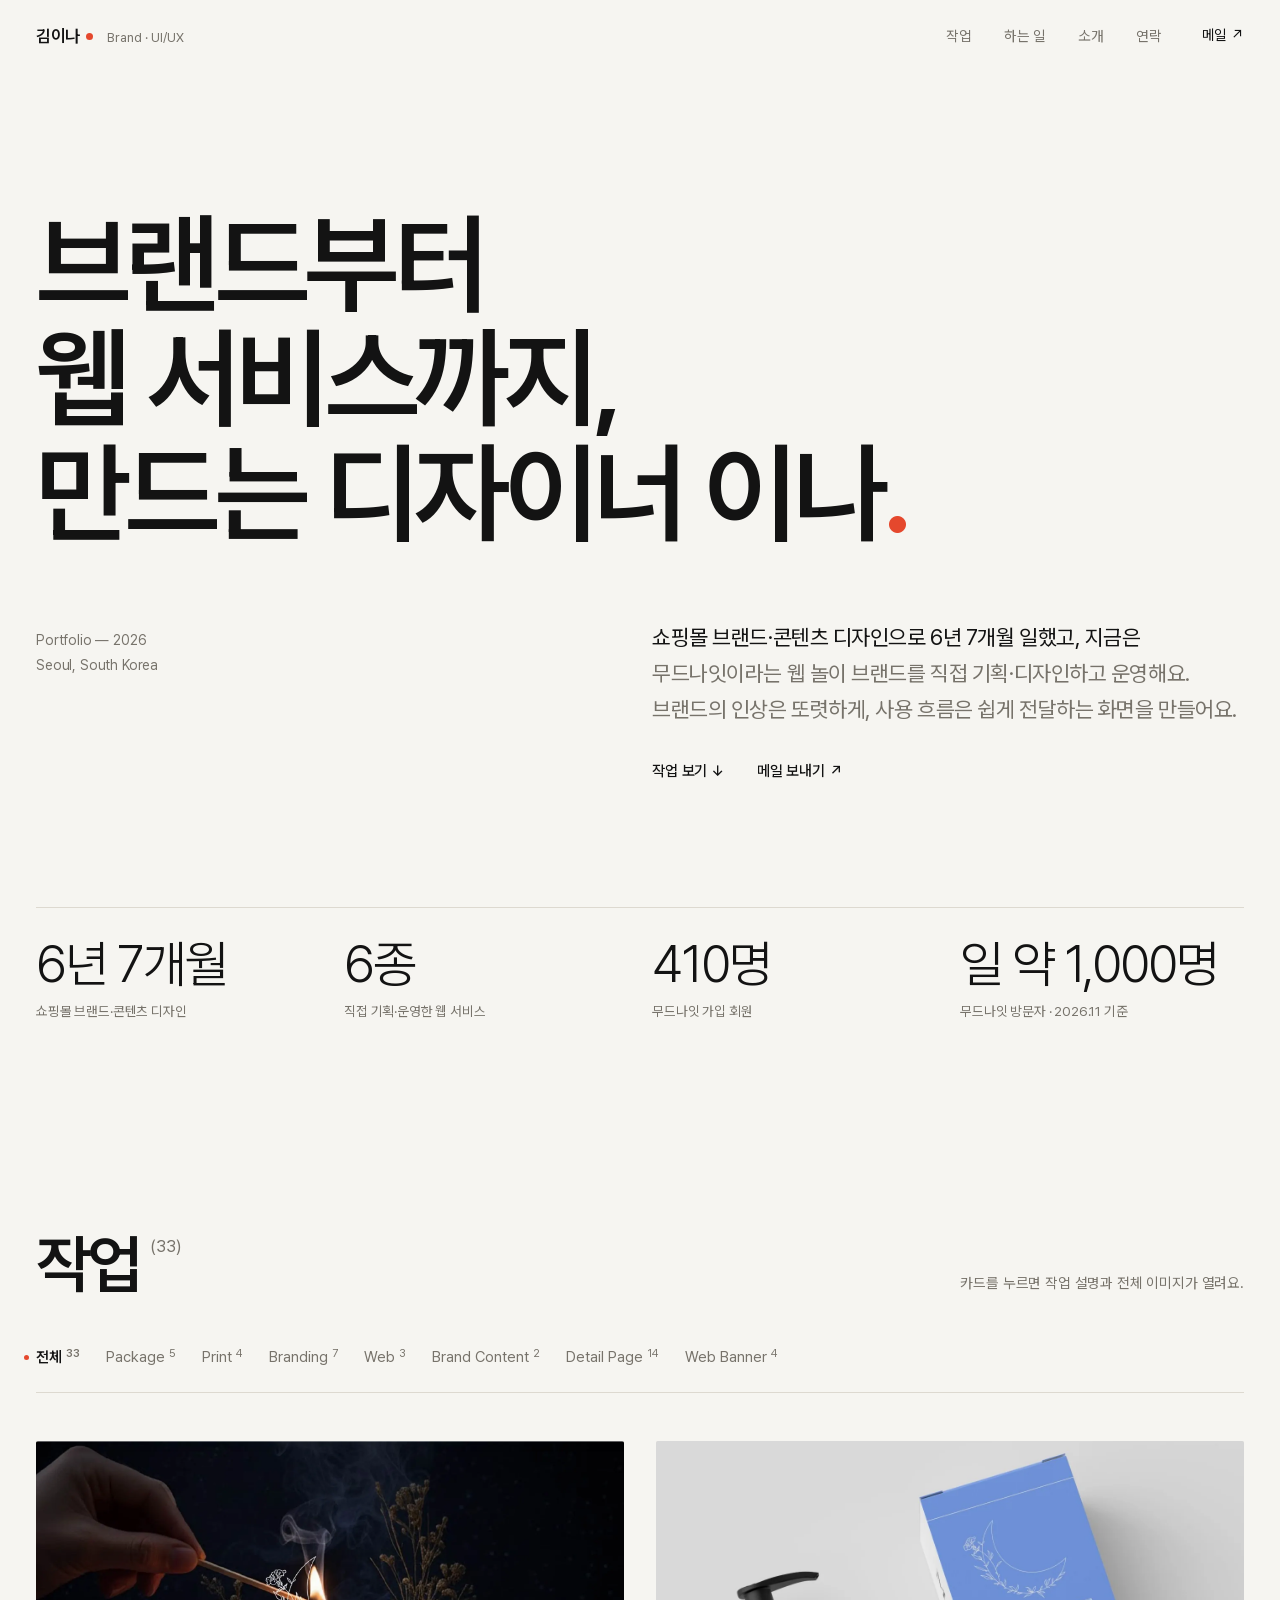
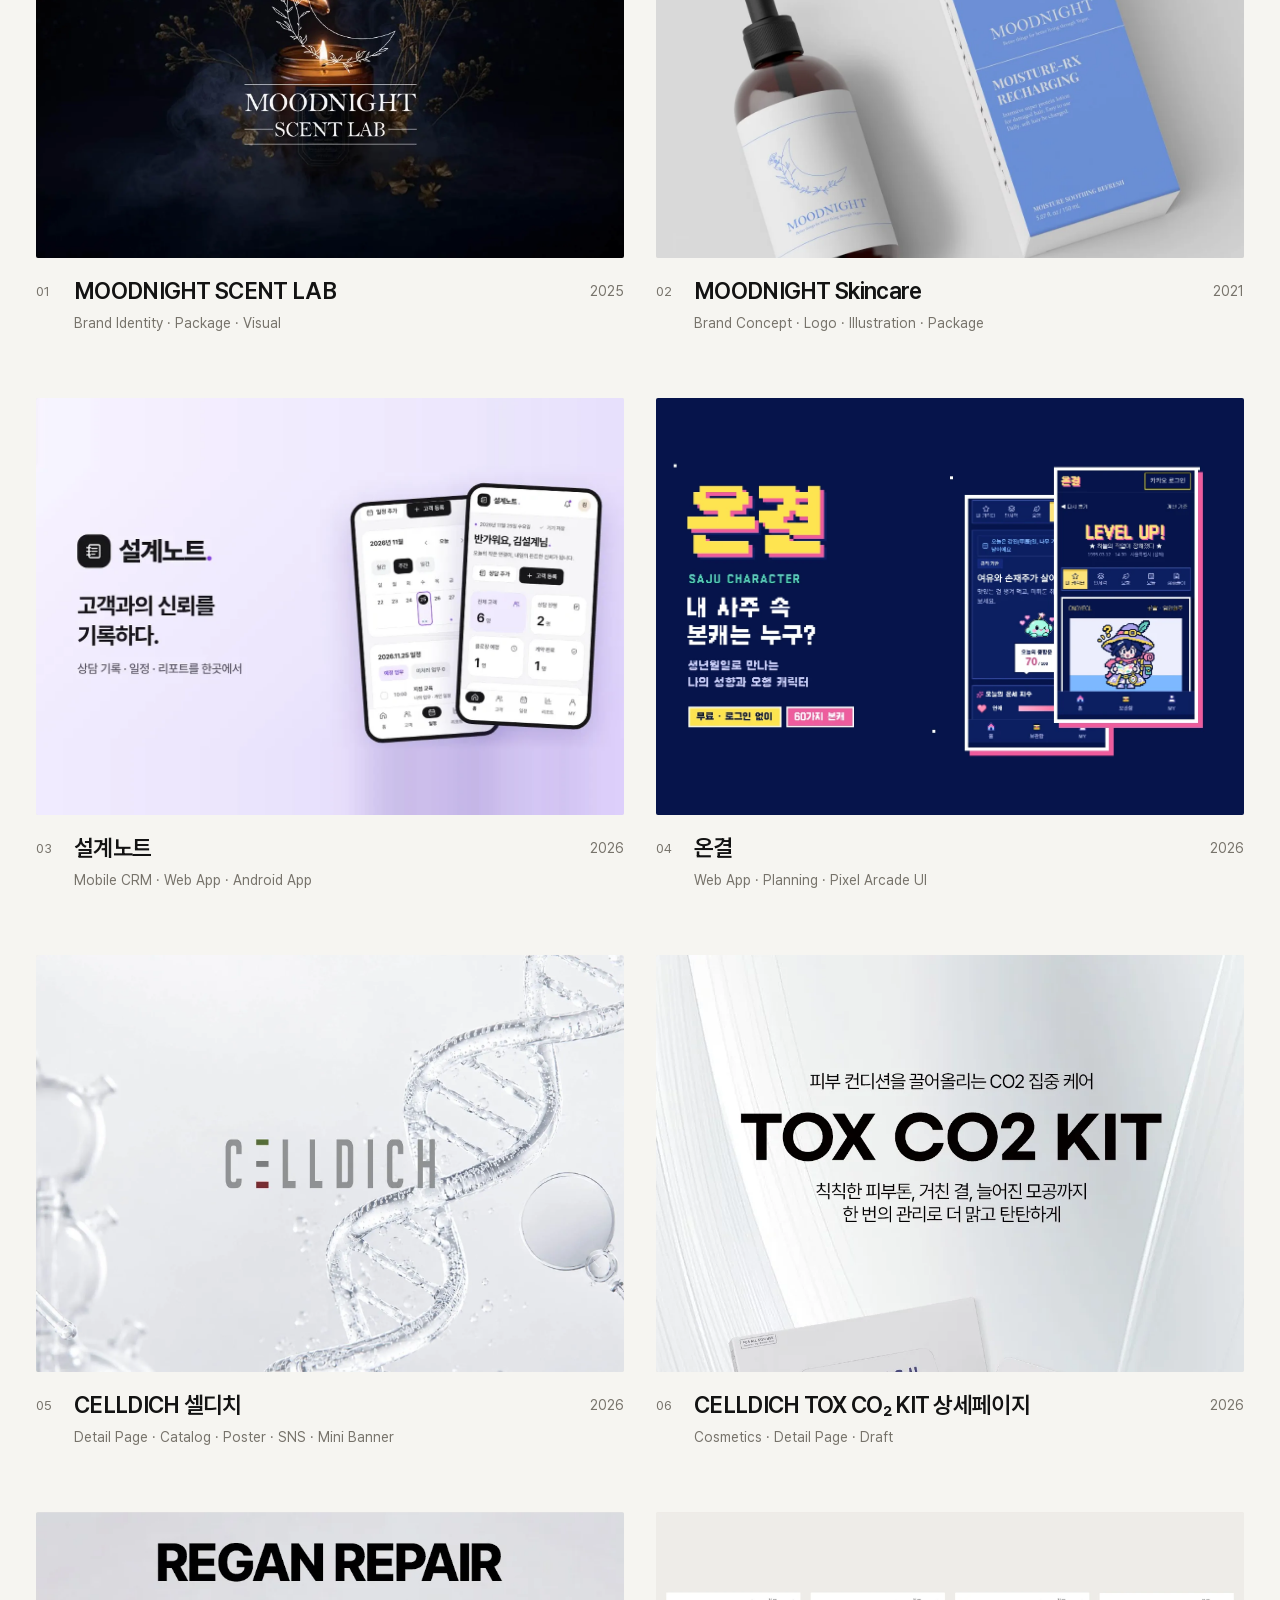
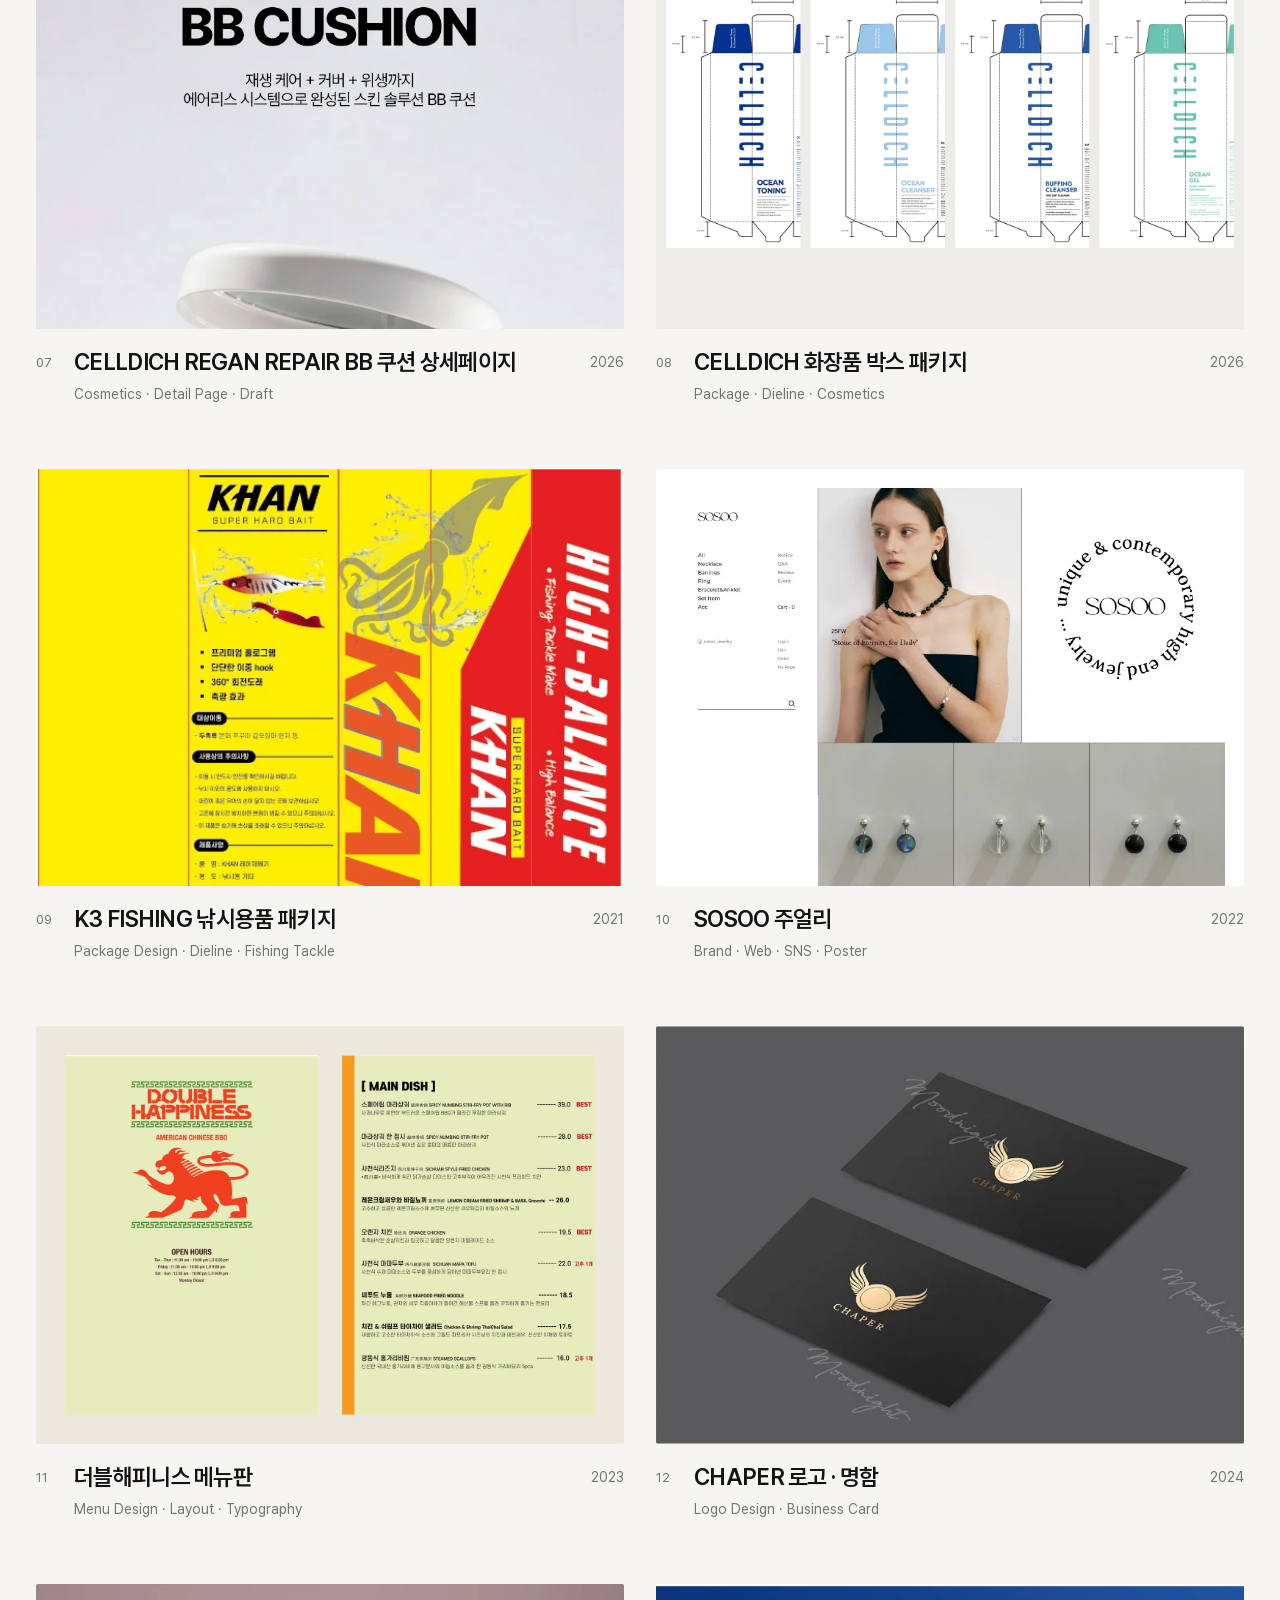
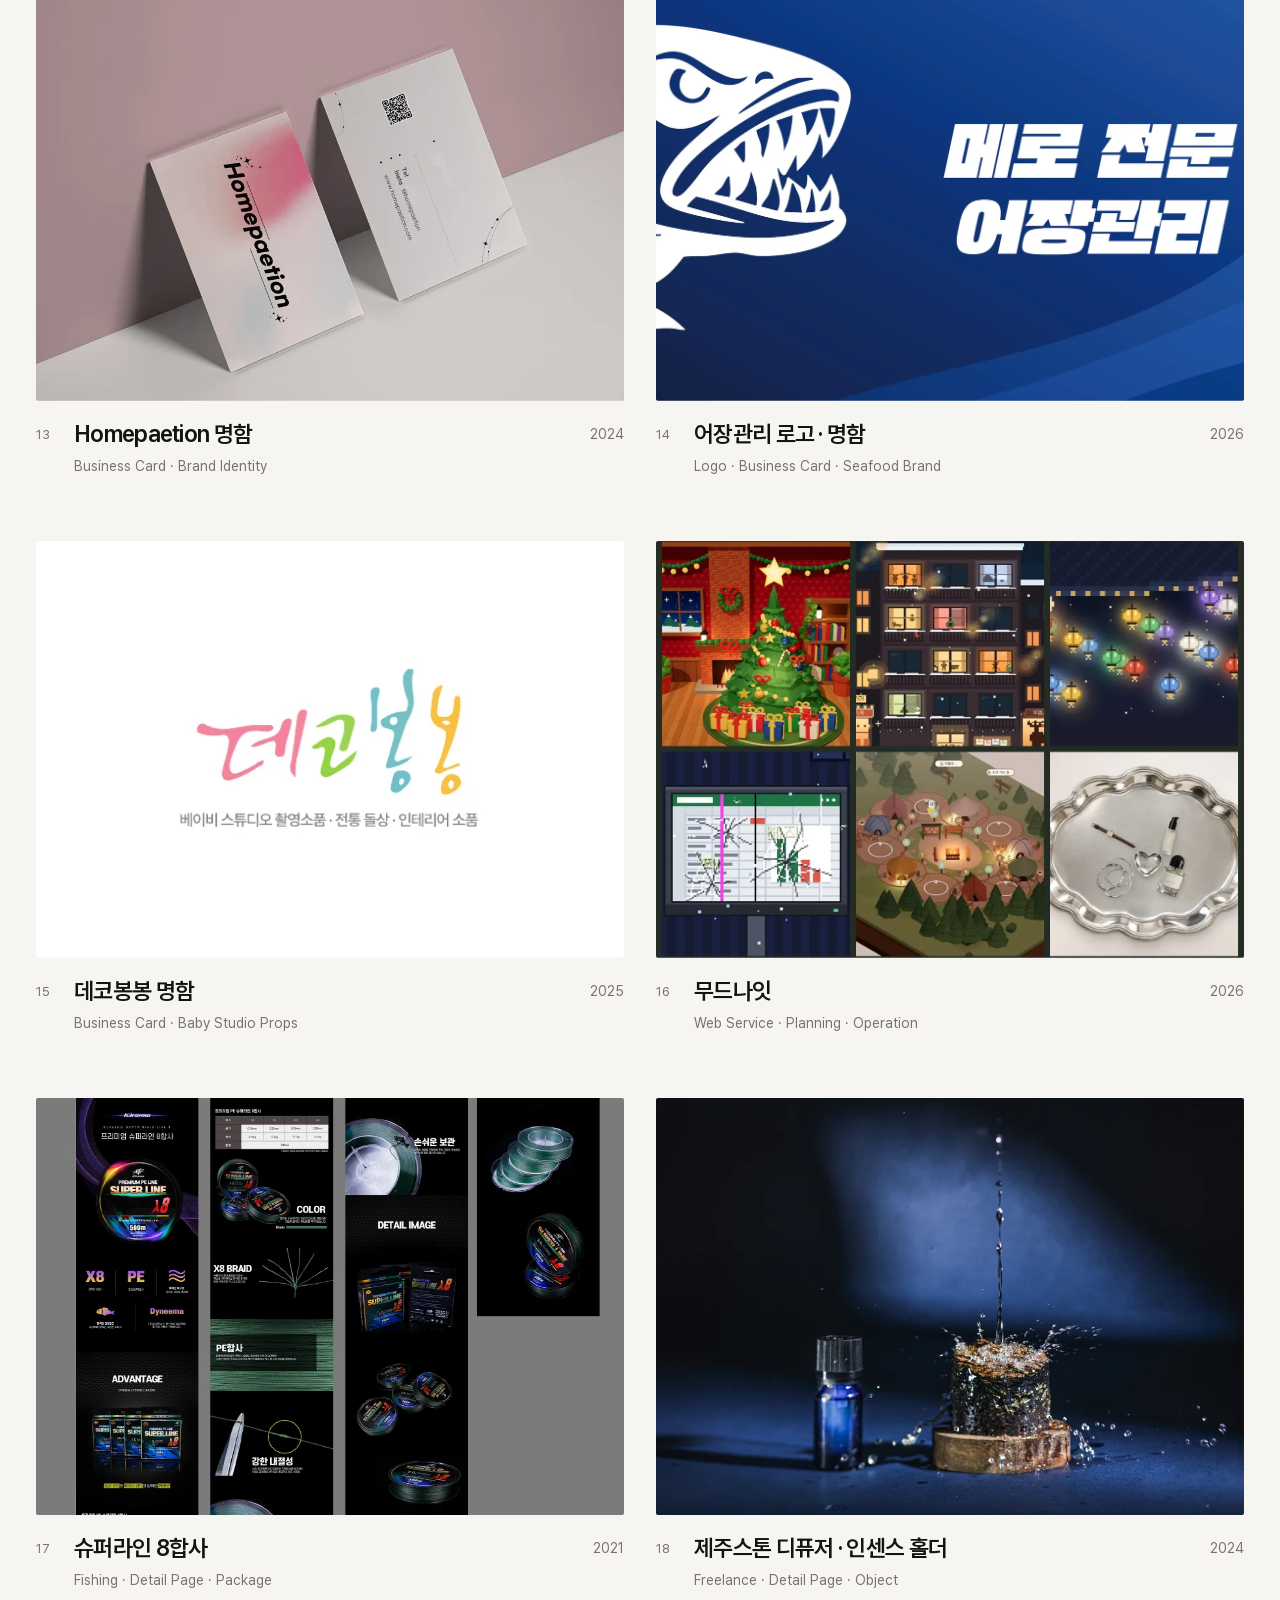
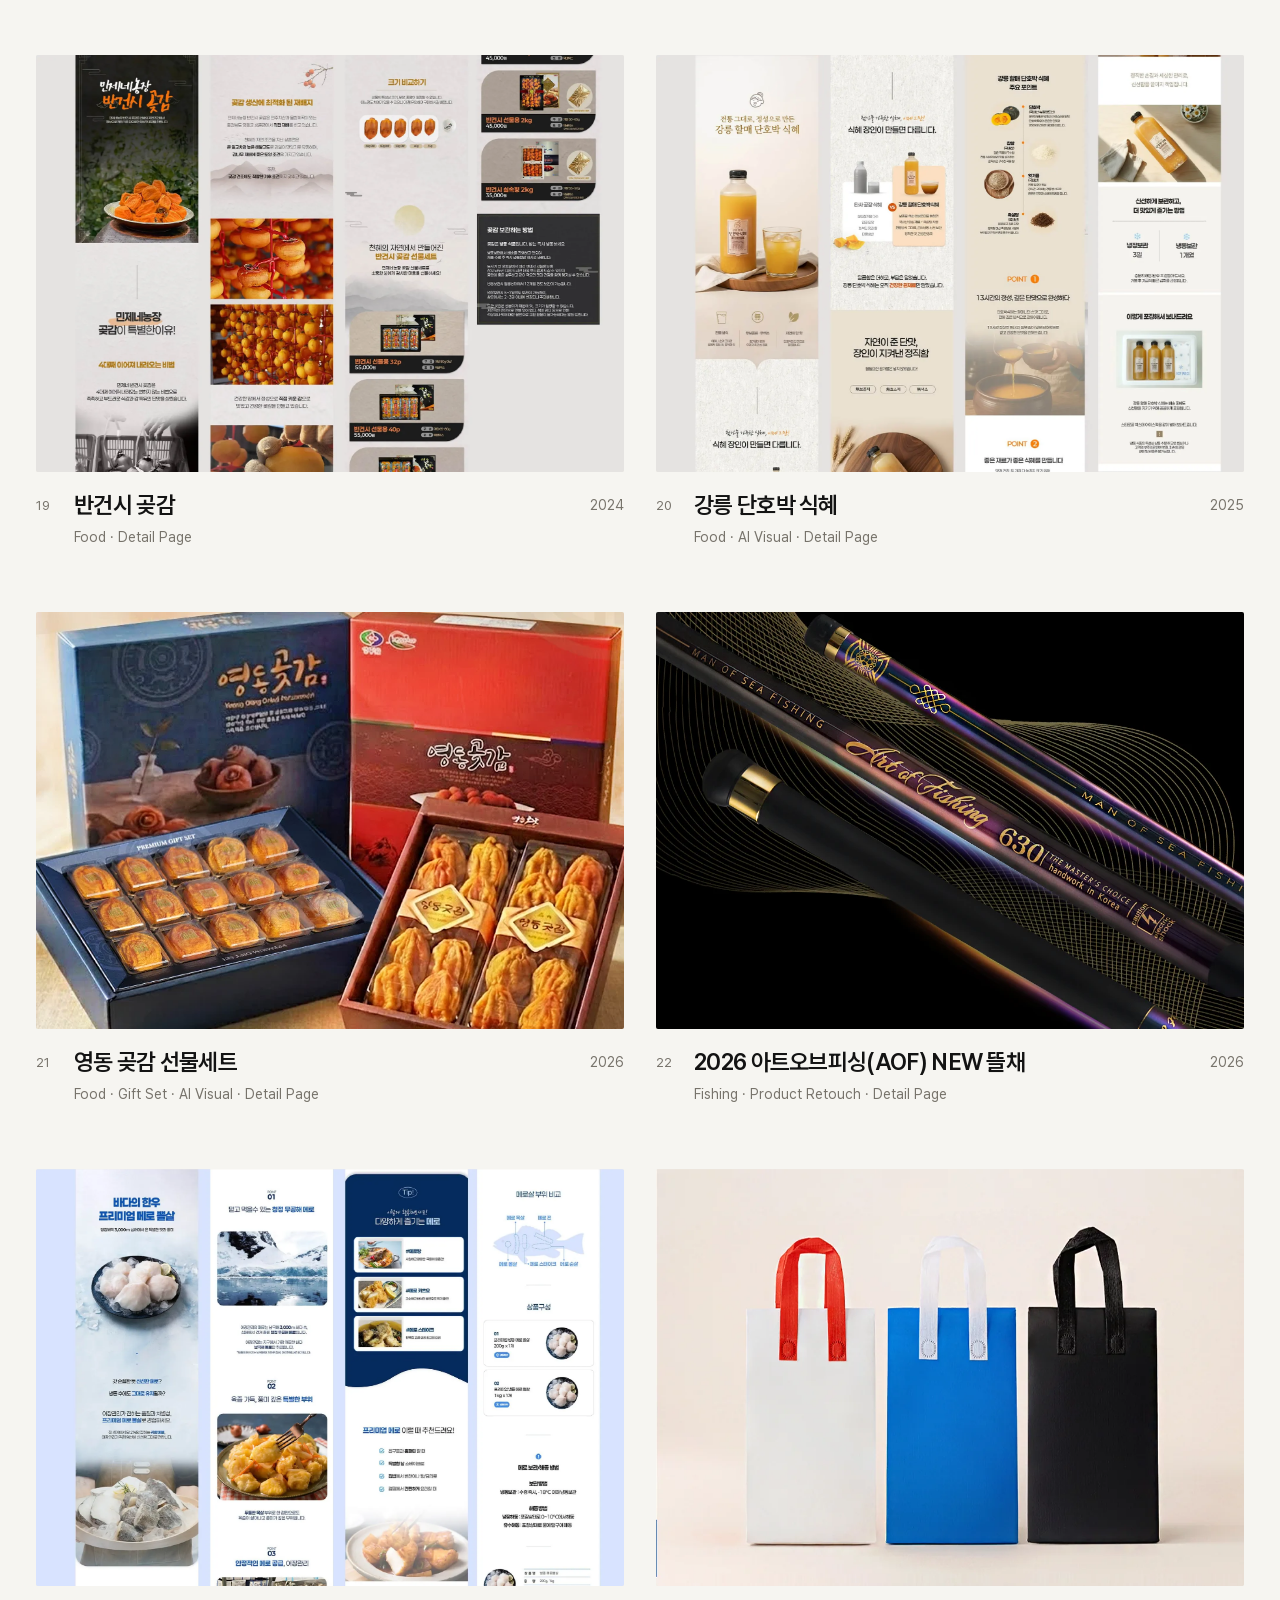
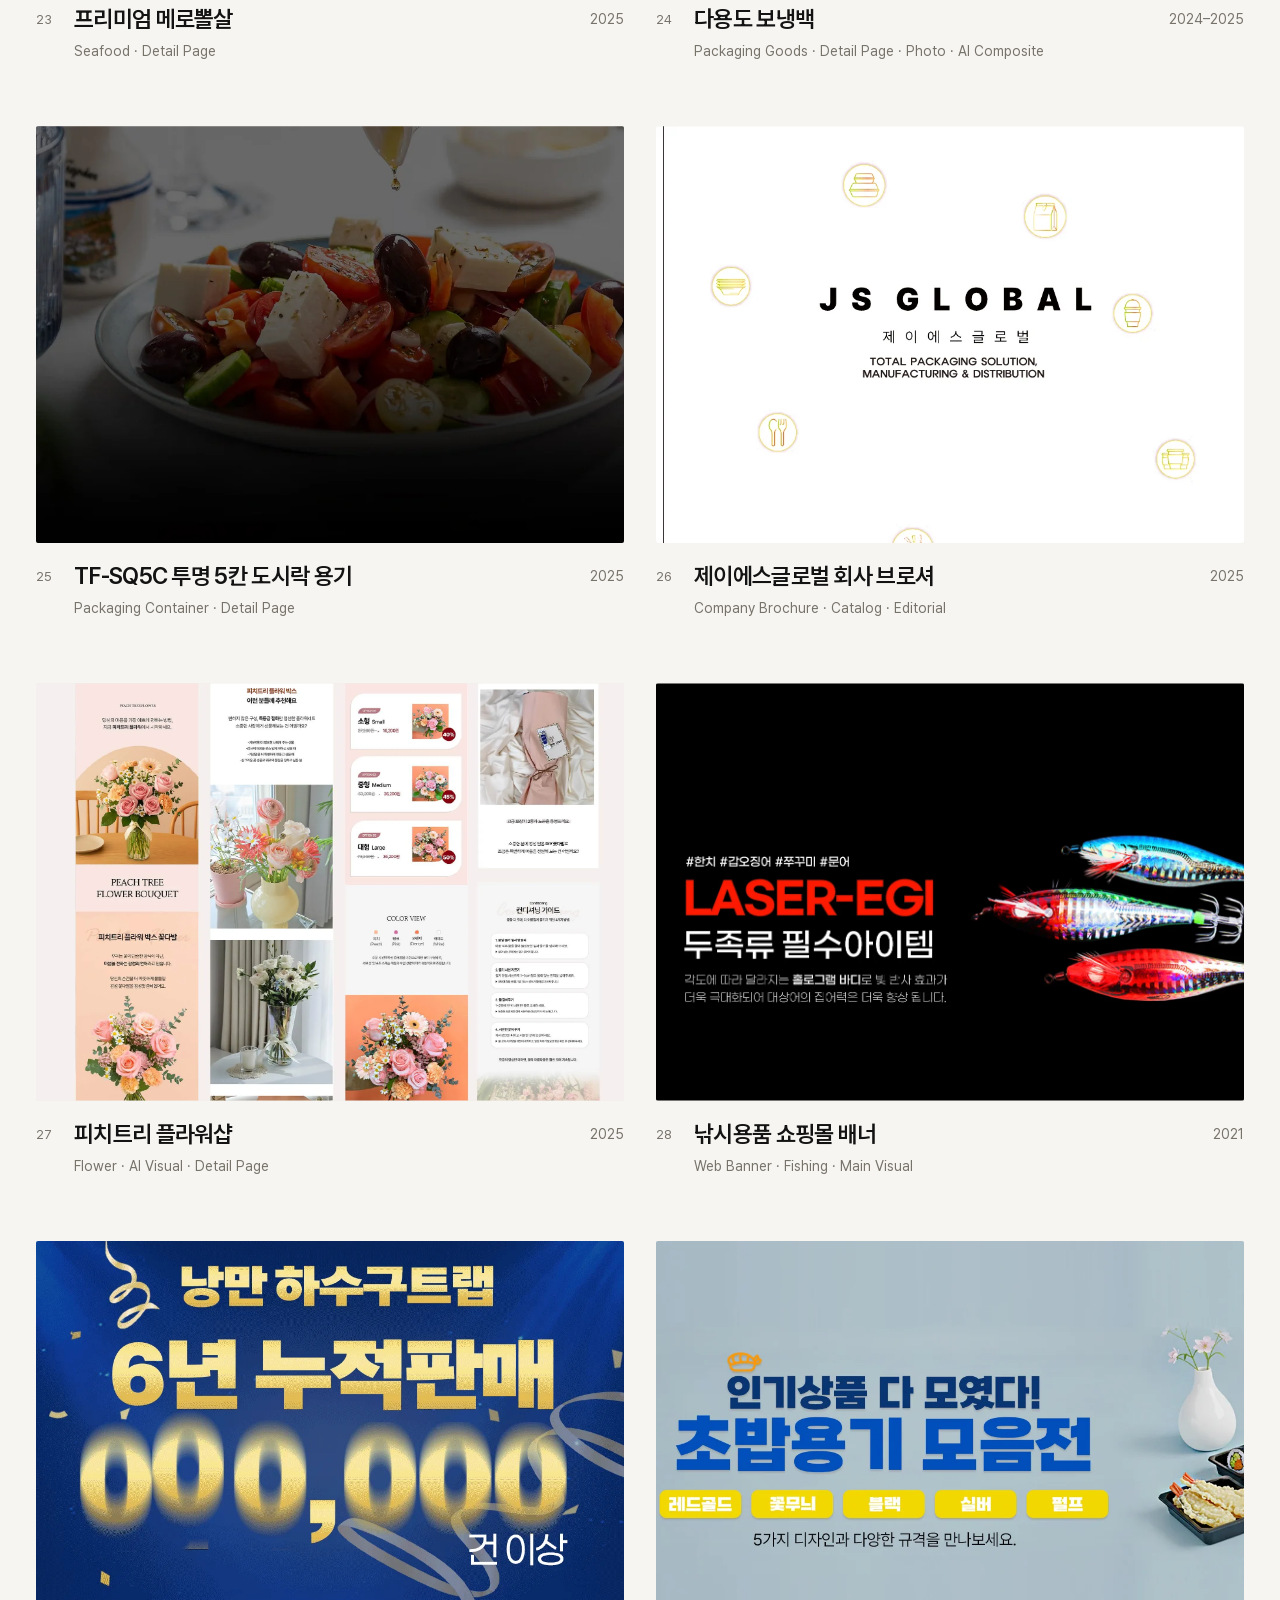
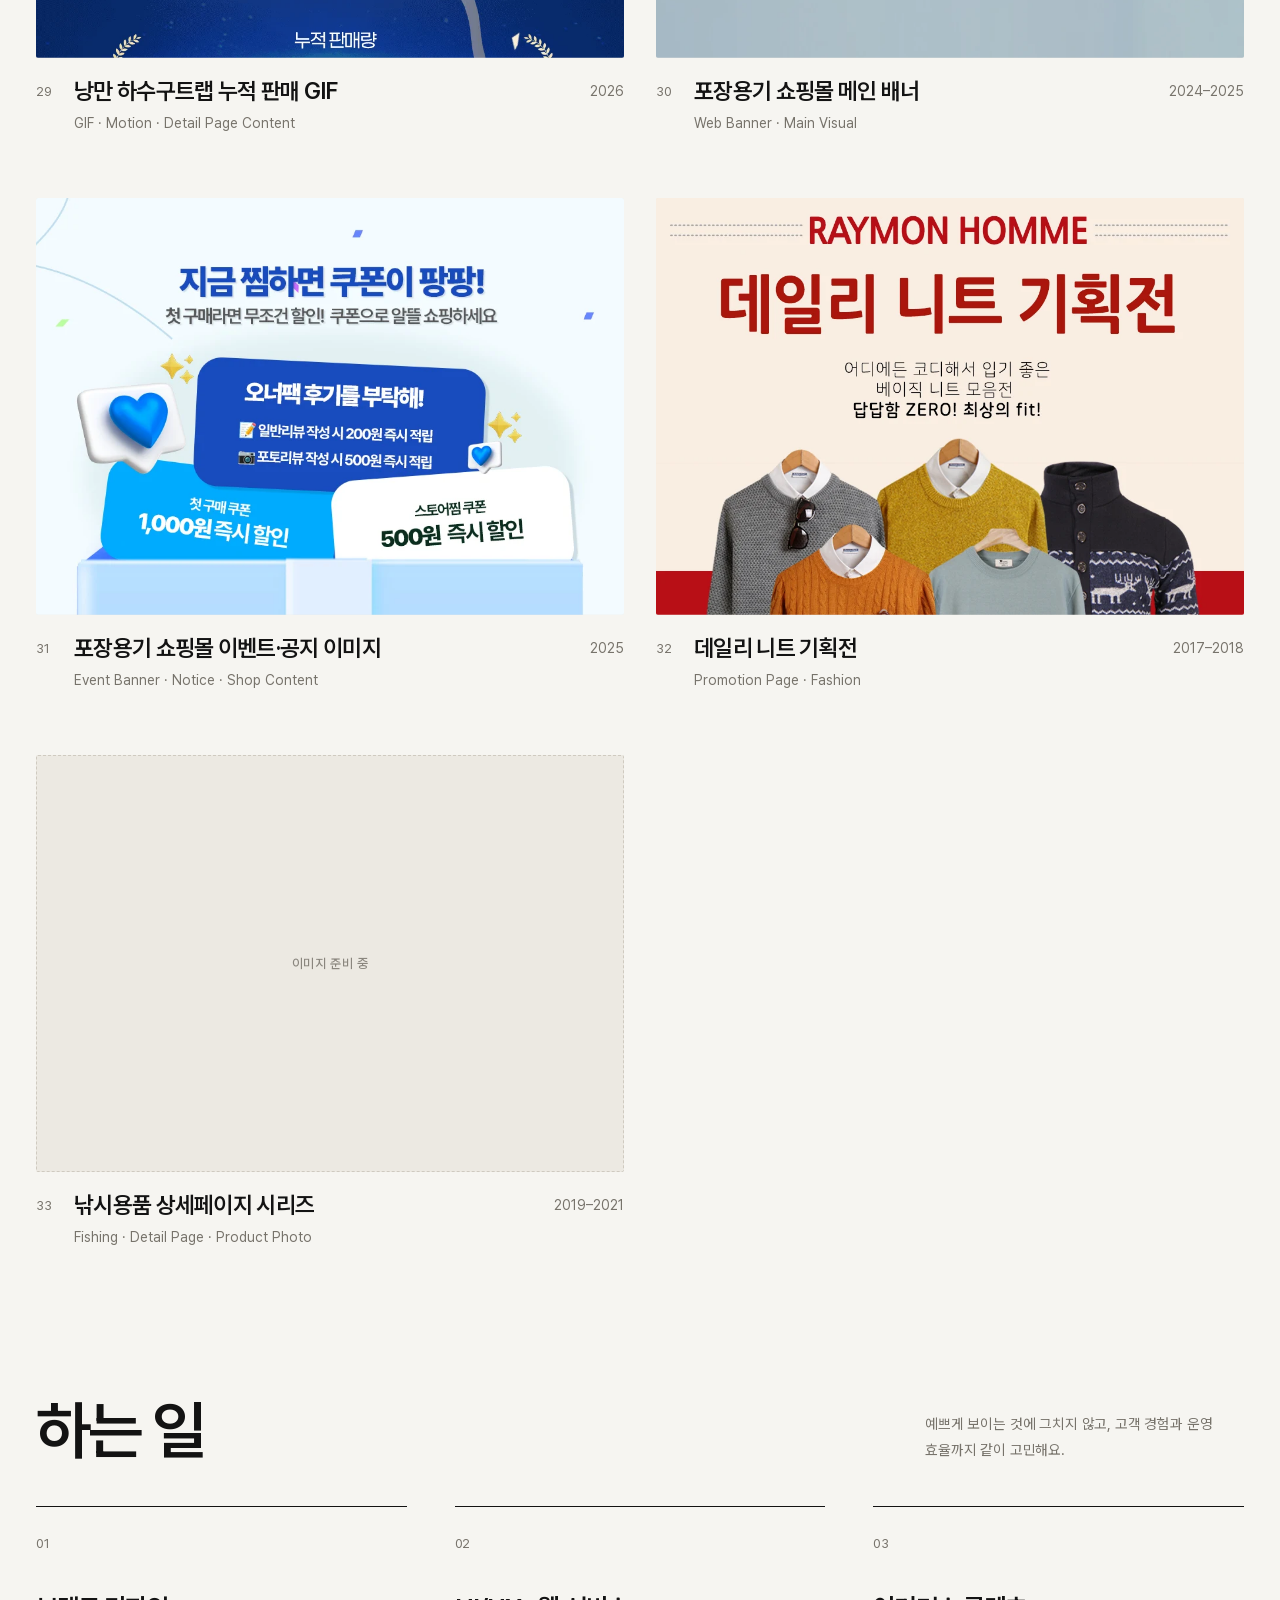
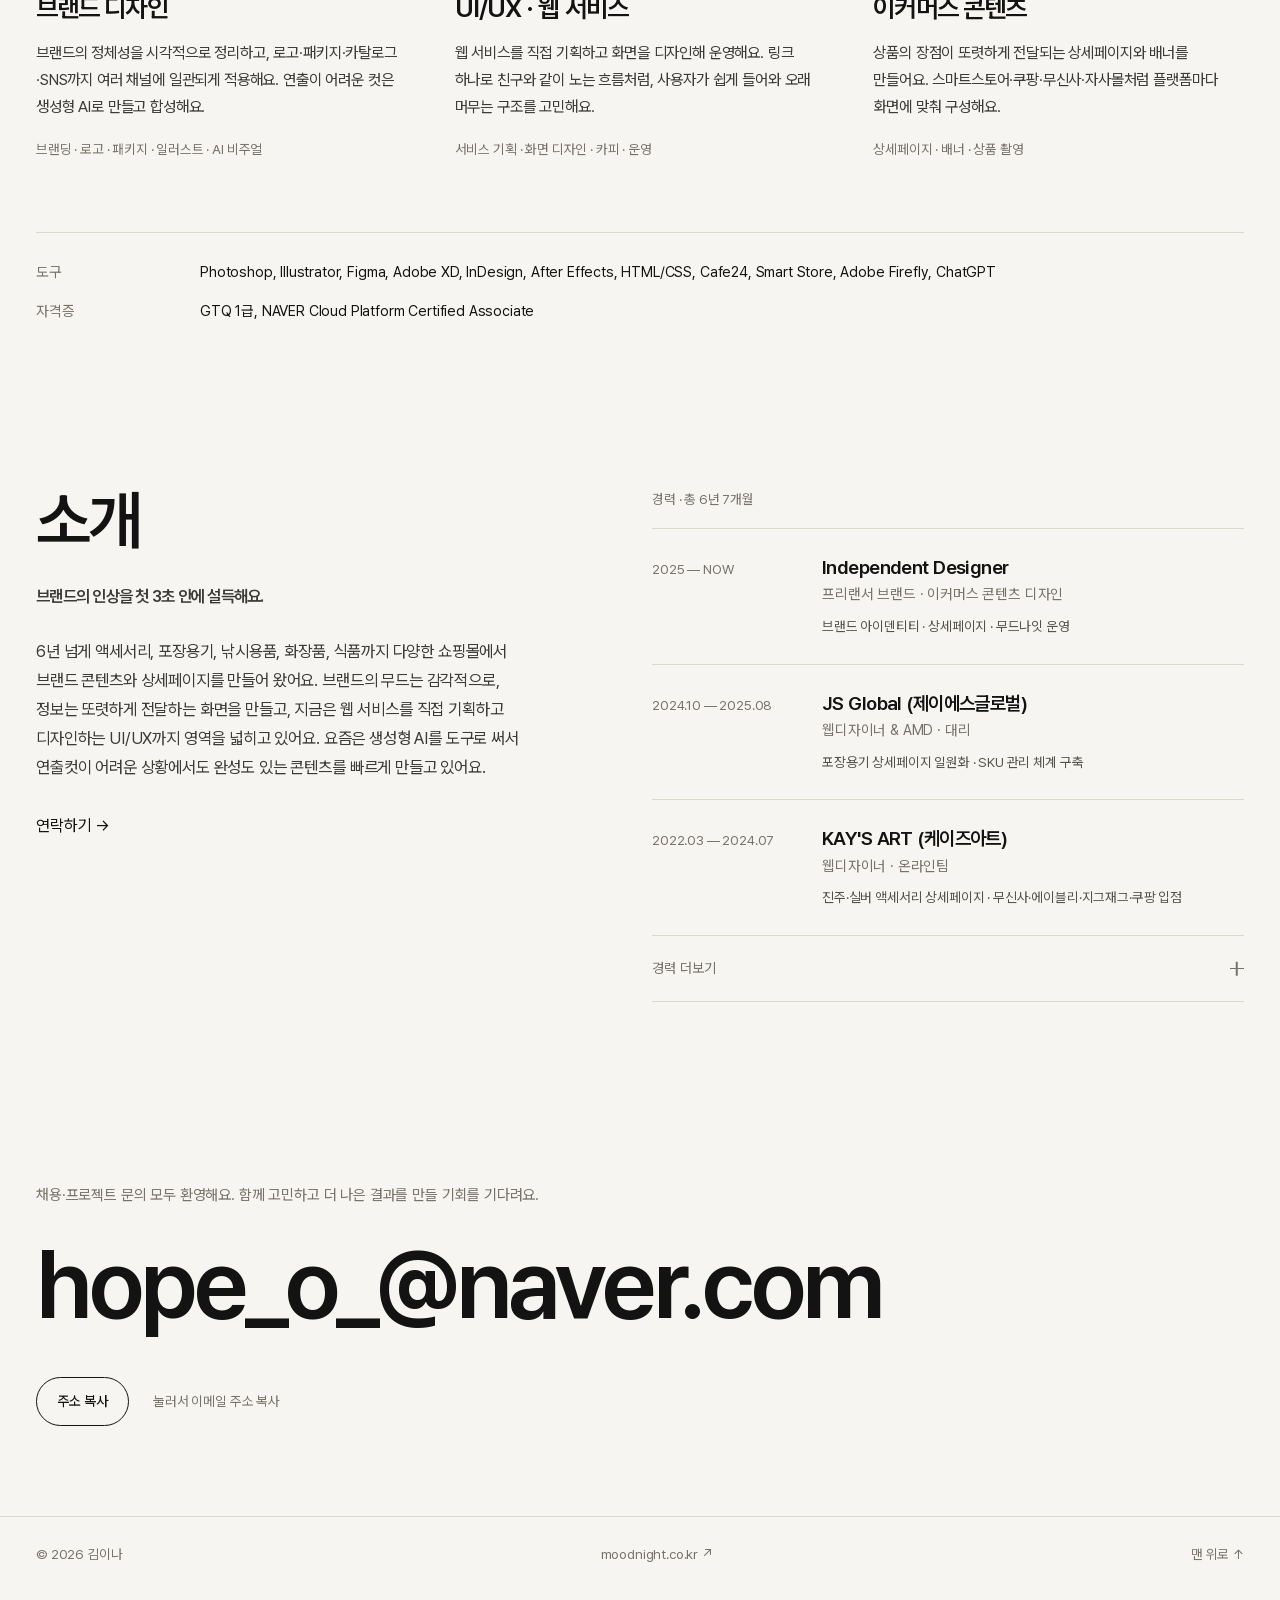
==== commit 6d893485: "설계노트·온결 카드를 MOODNIGHT 카드 옆으로 이동 Co-Authored-By: Claude Sonnet 5.5 <noreply@anthropic.com> Claude-Ses" ====
--- a/index.html
+++ b/index.html
@@ -236,7 +236,7 @@
 <footer class="foot"><div class="wrap"><span>© 2026 김이나</span><a href="https://www.moodnight.co.kr" target="_blank" rel="noopener">moodnight.co.kr ↗</a><a href="#top">맨 위로 ↑</a></div></footer>
 <div class="dialog-backdrop" id="modal" hidden><section class="project-dialog" role="dialog" aria-modal="true" aria-labelledby="d-name" tabindex="-1"><div class="dialog-top"><span id="d-num"></span><button class="icon-button" id="d-close" aria-label="닫기">닫기 ✕</button></div><div class="dialog-art"><img id="d-img" src="" alt="" style="width:100%;height:100%;object-fit:cover"></div><div class="dialog-body"><div class="dialog-meta"><span id="d-cat"></span><span id="d-year"></span></div><h2 id="d-name"></h2><p class="dialog-lead" id="d-lead"></p><p class="dialog-overview" id="d-summary"></p><dl class="dialog-meta-list" id="d-meta"></dl><div id="d-link"></div><div class="dialog-section"><h3>맡은 일</h3><ul id="d-role"></ul></div><div class="dialog-section"><h3>결과</h3><ul id="d-result"></ul></div><div class="dialog-section"><h3>작업 이미지</h3><div class="gallery" id="d-gallery"></div></div><button class="dialog-bottom-button" id="d-back">← 목록으로</button></div></section></div>
 <script>
-const projects=[{"id": "scentlab", "num": "01", "cat": "Branding", "name": "MOODNIGHT SCENT LAB", "sub": "Brand Identity · Package · Visual", "year": "2025", "cover": "p03.webp", "lead": "고요한 밤의 향기를 담은 비건 향 브랜드", "overview": "고요하고 신비로운 밤의 자연에서 영감을 받아, 일상 속 힐링과 감각적인 경험을 선사하는 비건 향 브랜드를 직접 만들었습니다. 섬세한 라인 로고와 절제된 미드나잇 블루 컬러, 촉각적인 엠보싱 패키지로 브랜드의 철학과 품질이 바로 느껴지게 했습니다.", "role": ["브랜드 콘셉트와 핵심 가치(Calm · Night · Scent Ritual) 정의", "로고 디자인과 컬러 시스템", "캔들 박스 패키지 전개도와 컬러 베리에이션", "브랜드 무드 비주얼"], "result": ["로고부터 패키지, 비주얼까지 하나의 톤으로 이어지는 브랜드 시스템 완성"], "meta": [["참여", "100% 개인 작업"], ["Tool", "Photoshop · Illustrator"]], "gallery": ["p03.webp", "p04.webp", "p05.webp", "p06.webp", "p07.webp", "p08.webp"], "tags": ["Package"]}, {"id": "skincare", "num": "02", "cat": "Branding", "name": "MOODNIGHT Skincare", "sub": "Brand Concept · Logo · Illustration · Package", "year": "2021", "cover": "skin00.webp", "lead": "달과 꽃을 직접 그려 만든 비건 스킨케어 브랜드 콘셉트", "overview": "'Better things for better living through Vegan.'이라는 슬로건 아래, 밤과 식물의 이미지를 담은 비건 스킨케어 브랜드를 기획했습니다. 달과 꽃 일러스트를 직접 그려 심볼로 만들고, 세리프 워드마크와 함께 가로형·원형·정방형 로고 시스템으로 정리했습니다. 같은 로고를 흰 라벨, 블랙 라벨, 블루 박스로 바꿔 보며 패키지 베리에이션을 검토했습니다. 정식 출시까지는 이어지지 않은 콘셉트 작업입니다.", "role": ["브랜드 콘셉트와 슬로건 기획", "달과 꽃 일러스트 직접 제작, 로고·워드마크 디자인", "로고 시스템(가로형·원형·정방형) 정리", "병 라벨과 박스 패키지 디자인, 컬러 베리에이션"], "result": ["일러스트부터 로고, 패키지까지 하나의 톤으로 이어지는 브랜드 콘셉트 완성"], "meta": [["참여", "100% 개인 작업"], ["상태", "미출시 콘셉트 · 2021.12"]], "gallery": ["skin01.webp", "skin02.webp", "skin03.webp", "skin04.webp", "skin05.webp", "skin06.webp"], "tags": ["Package"]}, {"id": "celldich", "num": "03", "cat": "Brand Content", "name": "CELLDICH 셀디치", "sub": "Detail Page · Catalog · Poster · SNS · Mini Banner", "year": "2026", "cover": "p09.webp", "lead": "전문 스킨케어 브랜드의 콘텐츠를 한 톤으로", "overview": "전문적인 화장품 성분과 제품 효능을 소비자가 쉽게 이해할 수 있도록 정보 구조를 다시 짰습니다. 마스크팩, BB 쿠션, CO₂ 키트 상세페이지부터 제품 카탈로그, 박람회 포스터, SNS까지 브랜드의 클리니컬한 이미지를 같은 톤으로 이어 갔습니다.", "role": ["마스크팩 상세페이지: 피부 고민 → 핵심 성분 → 바이오셀룰로오스 소재 → 사용 효과 흐름 설계, GIF 제작", "REGAN REPAIR BB 쿠션: 제품 비주얼, 성분, 컬러 비교, 사용 전후 콘텐츠 단계 구성", "TOX CO₂ KIT: 탄산 활성화 원리와 사용 과정을 그래픽·데이터 콘텐츠로 전달", "상품 카탈로그: 제품 정보를 일관된 규칙으로 정리하고 정보 위계 설계", "박람회 포스터: Ferita Mask 메인, R-Ampoule Kit 서브로 라인업 확장", "SNS 피드 콘텐츠", "제품별 미니배너 초안: TOX CO₂ KIT, FERITA R-AMPOULE KIT, FERITA MASK, FERITA POVA CREAM 7종 (제품당 1~2가지 시안)"], "result": ["상세페이지 · 카탈로그 · 포스터 · SNS까지 이어지는 일관된 브랜드 콘텐츠"], "meta": [["참여", "기획 · 디자인 · 이미지 보정 100% 개인 작업"], ["AI 활용", "ChatGPT · Adobe Firefly"], ["Font", "Pretendard · Noto Sans KR · Montserrat"]], "gallery": ["p09.webp", "p10.webp", "p11.webp", "p12.webp", "p13.webp", "p14.webp", "p15.webp", "p16.webp", "p17.webp", "p18.webp", "p19.webp", "celldich-mini.webp"]}, {"id": "tox", "cat": "Detail Page", "name": "CELLDICH TOX CO₂ KIT 상세페이지", "sub": "Cosmetics · Detail Page · Draft", "year": "2026", "cover": "tox00.webp", "lead": "탄산 활성화 원리와 사용 과정을 단계별로 풀어낸 키트 상세페이지", "overview": "셀디치 TOX CO₂ KIT의 상세페이지 초안입니다. 피부 고민에서 시작해 3단계 키트 구성, CO₂ 활성화 원리, 사용 방법, 사용 전후 비교와 리뷰 영역까지 한 흐름으로 정리했습니다.", "role": ["상세페이지 구성과 디자인", "3단계 키트 구성·사용 방법 정보 정리", "CO₂ 활성화 원리 그래픽과 사용 전후 비교 레이아웃"], "result": [], "meta": [["소속", "셀디치"], ["상태", "초안"]], "gallery": ["tox-01.webp", "tox-02.webp", "tox-03.webp", "tox-04.webp", "tox-05.webp", "tox-06.webp", "tox-07.webp", "tox-08.webp", "tox-09.webp", "tox-10.webp", "tox-11.webp", "tox-12.webp", "tox-13.webp", "tox-14.webp", "tox-15.webp", "tox-16.webp", "tox-17.webp"], "num": "04"}, {"id": "bbcushion", "cat": "Detail Page", "name": "CELLDICH REGAN REPAIR BB 쿠션 상세페이지", "sub": "Cosmetics · Detail Page · Draft", "year": "2026", "cover": "bbc00.webp", "lead": "재생 케어 성분과 커버력을 차분하게 전달한 BB 쿠션 상세페이지", "overview": "셀디치 REGAN REPAIR BB 쿠션의 상세페이지 초안입니다. 제품 첫인상 컷에서 시작해 재생 케어 성분, 두 가지 톤 컬러 안내, 사용 전후 비교, 제품 정보까지 흰색과 쿨 그레이 톤으로 정리했습니다.", "role": ["상세페이지 구성과 디자인", "핵심 성분 4종 소개와 컬러(LIGHT·NATURAL) 비교 레이아웃", "제품 정보 표 정리"], "result": [], "meta": [["소속", "셀디치"], ["상태", "초안"]], "gallery": ["bbc-01.webp", "bbc-02.webp", "bbc-03.webp", "bbc-04.webp", "bbc-05.webp", "bbc-06.webp", "bbc-07.webp", "bbc-08.webp", "bbc-09.webp"], "num": "05"}, {"id": "celbox", "cat": "Branding", "name": "CELLDICH 화장품 박스 패키지", "sub": "Package · Dieline · Cosmetics", "year": "2026", "cover": "celbox00.webp", "lead": "제품마다 컬러를 달리한 화장품 박스 전개도 4종", "overview": "셀디치 오션 토닝, 오션 클렌저, 버핑 클렌저, 오션 젤 박스 패키지의 전개도를 디자인했습니다. 제품마다 컬러를 하나씩 정해 한눈에 구분되게 하고, 세로로 세운 CELLDICH 로고를 같은 위치에 두어 라인이 하나로 보이게 했습니다. 제품명, 사용 방법, 전성분, 사용 시 주의 사항 같은 표시 사항을 한 판 안에 정리했습니다.", "role": ["박스 패키지 전개도 디자인 4종", "제품별 컬러 구분과 로고 배치", "제품명·사용 방법·전성분·주의 사항 등 표시 사항 레이아웃"], "result": [], "meta": [["소속", "셀디치"], ["Tool", "Illustrator"]], "gallery": ["celbox00.webp", "celbox-1.webp", "celbox-2.webp", "celbox-3.webp", "celbox-4.webp"], "tags": ["Package"], "num": "06"}, {"id": "k3pack", "cat": "Branding", "tags": ["Package"], "name": "K3 FISHING 낚시용품 패키지", "sub": "Package Design · Dieline · Fishing Tackle", "year": "2021", "cover": "k3-00.webp", "lead": "루어 박스와 묶음바늘 헤더 카드, 인쇄용 전개도까지", "overview": "현진물류에서 K3 FISHING 낚시용품 패키지를 디자인했습니다. 금속 지그 IKA METAL 박스는 블랙 바탕에 빛줄기 패턴으로 제품 성격을 살렸고, 쭈꾸미·갑오징어용 KHAN 박스는 노랑과 빨강의 큰 대비로 진열대에서 눈에 띄게 했습니다. 묶음바늘 헤더 카드는 색과 패턴을 달리한 시안으로 만들었습니다. 모두 인쇄용 전개도 형태로 작업했고, 규격 치수와 CMYK 인쇄 안내를 함께 표기했습니다.", "role": ["패키지 박스·헤더 카드 디자인", "인쇄용 전개도 작업(규격 치수·CMYK 안내 표기)", "묶음바늘 헤더 카드 색상·패턴 시안"], "result": [], "meta": [["소속", "현진물류 · 2021"], ["브랜드", "K3 FISHING 로고 사용"], ["참여", "패키지 디자인"]], "gallery": ["k3-ika.webp", "k3-khan.webp", "k3-bind2.webp", "k3-bind1.webp", "k3-bind3.webp"], "num": "07"}, {"id": "sosoo", "num": "08", "cat": "Brand Content", "name": "SOSOO 주얼리", "sub": "Brand · Web · SNS · Poster", "year": "2022", "cover": "sosoo00.webp", "lead": "웹사이트와 인스타그램, 포스터로 이어지는 주얼리 브랜드 콘텐츠", "overview": "케이즈아트 재직 중 참여한 SOSOO 주얼리 브랜드 작업입니다. 브랜드 웹사이트, 인스타그램 피드, 컬렉션 포스터까지 채널마다 같은 무드가 이어지도록 구성한 콘텐츠를 담았습니다. 로고는 브랜드에서 제공받아 사용했습니다.", "role": ["브랜드 채널 콘텐츠 제작 참여", "웹사이트·인스타그램·포스터에 같은 무드 적용"], "result": [], "meta": [["소속", "케이즈아트 · 2022"], ["참여", "브랜드 콘텐츠 제작 참여"], ["로고", "브랜드 제공"]], "gallery": ["sosoo-web1.webp", "sosoo-web2.webp", "sosoo-web3.webp", "sosoo-ig1.webp", "sosoo-ig2.webp", "sosoo-ig3.webp", "sosoo-ig4.webp", "sosoo-poster1.webp", "sosoo-poster2.webp"]}, {"id": "doublehappiness", "cat": "Print", "name": "더블해피니스 메뉴판", "sub": "Menu Design · Layout · Typography", "year": "2023", "cover": "menu00.webp", "lead": "아메리칸 차이니즈 BBQ 레스토랑의 메뉴판", "overview": "'DOUBLE HAPPINESS' 아메리칸 차이니즈 BBQ 레스토랑의 메뉴판을 프리랜서로 디자인했습니다. 런치, BBQ 플래터, 메인 디시, 밥·면, 사이드, 백주·하이볼·주류까지 구분하고, 한글 메뉴명 옆에 중문·영문을 함께 적어 어떤 손님이 봐도 읽히게 했습니다. 설명, 가격, BEST·맵기 표시의 위치를 일정하게 맞춰 훑어보며 고르기 쉽게 정리했고, 주황과 레드 두 가지 컬러 버전으로 만들었습니다.", "role": ["메뉴 카테고리 구성과 페이지 레이아웃", "한글·중문·영문 병기 타이포그래피와 가격·설명 정보 위계", "BEST, 맵기 등 표시 정리", "주황·레드 컬러 베리에이션"], "result": [], "meta": [["참여", "프리랜서 · 메뉴판 디자인"], ["로고·일러스트", "브랜드 기존 로고 사용"], ["Tool", "Illustrator"]], "gallery": ["menu-01.webp", "menu-02.webp", "menu-03.webp", "menu-04.webp", "menu-05.webp", "menu-06.webp", "menu-07.webp", "menu-08.webp", "menu-09.webp", "menu-10.webp", "menu-11.webp", "menu-12.webp", "menu-13.webp"], "num": "09"}, {"id": "chaper", "cat": "Branding", "name": "CHAPER 로고 · 명함", "sub": "Logo Design · Business Card", "year": "2024", "cover": "chaper00.webp", "lead": "날개 엠블럼 로고와 금박 명함 시안", "overview": "CHAPER 로고를 디자인하고 명함 목업에 적용해 보여드린 시안입니다. 날개 달린 원형 엠블럼에 세리프 워드마크를 더해 고급스럽고 단정한 인상을 만들었고, 어두운 바탕에는 금박, 밝은 바탕에는 연한 은은한 인쇄 느낌으로 두 가지 면을 비교할 수 있게 했습니다.", "role": ["로고 디자인(엠블럼 + 워드마크)", "명함 목업 적용 시안", "밝은·어두운 바탕 버전 구성"], "result": [], "meta": [["참여", "로고 디자인"], ["비고", "명함 이미지는 목업에 적용한 시안"]], "gallery": ["chaper-1.webp", "chaper-2.webp", "chaper-3.webp", "chaper-4.webp"], "num": "10"}, {"id": "homepaetion", "cat": "Branding", "name": "Homepaetion 명함", "sub": "Business Card · Brand Identity", "year": "2024", "cover": "hp00.webp", "lead": "핑크 그라데이션과 반짝임 포인트로 만든 브랜드 명함", "overview": "Homepaetion 명함을 디자인했습니다. 앞면은 핑크와 연한 블루가 번지는 그라데이션 위에 굵은 이탤릭 로고타입과 반짝이는 별 장식을 올려 부드럽고 산뜻한 분위기를 냈습니다. 뒷면은 정보를 줄이고 QR 코드와 가는 곡선 장식으로 정리해 읽기 쉽게 했고, 가로형과 세로형 두 가지 배치를 만들었습니다.", "role": ["명함 디자인(앞·뒷면)", "로고타입과 장식 요소 구성", "가로형·세로형 배치 시안"], "result": [], "meta": [["참여", "명함 디자인"], ["비고", "이름·전화번호는 가림 처리, 명함 이미지는 목업에 적용"]], "gallery": ["hp-1.webp", "hp-2.webp"], "num": "11"}, {"id": "eojang", "cat": "Branding", "name": "어장관리 로고 · 명함", "sub": "Logo · Business Card · Seafood Brand", "year": "2026", "cover": "ej00.webp", "lead": "메로(파타고니아 이빨고기) 수입 브랜드의 로고와 명함 시안", "overview": "메로 전문 수입 브랜드의 로고를 직접 디자인하고, 이를 적용한 명함 시안을 만들었습니다. 이빨고기의 강한 인상을 살린 심볼을 크게 쓰고, 파란 바탕 두 가지(시안 01, 03)와 어두운 네이비에 금색을 쓴 시안으로 분위기를 비교했습니다. 뒷면은 이름·직책·연락처를 같은 위치에 정리했고, 공장과 사무실 주소를 나눠 표기했습니다.", "role": ["브랜드 로고 디자인(이빨고기 심볼 + 워드마크)", "명함 시안 디자인(앞·뒷면)", "파란 바탕 2종과 금색 시안으로 톤 비교", "공장·사무실 주소 구분 표기"], "result": [], "meta": [["참여", "로고 · 명함 디자인"], ["비고", "이름·연락처는 가림·대체 처리 (김OO, 임의 번호·주소)"]], "gallery": ["ej-s1.webp", "ej-s3.webp", "ej-seo.webp"], "num": "12", "tags": ["Print"]}, {"id": "decobonbon", "cat": "Print", "name": "데코봉봉 명함", "sub": "Business Card · Baby Studio Props", "year": "2025", "cover": "deco00.webp", "lead": "파스텔 컬러 로고를 살린 베이비 스튜디오 소품 브랜드 명함", "overview": "베이비 스튜디오 촬영소품, 전통 돌상, 인테리어 소품을 다루는 데코봉봉의 명함을 디자인했습니다. 앞면은 분홍·민트·노랑 손글씨 로고만 크게 보여 주고, 뒷면은 이름과 직함, 연락처, SNS·카카오 채널, QR 코드를 한 줄씩 정리해 읽기 쉽게 했습니다.", "role": ["명함 디자인(앞·뒷면)", "로고 색을 살린 연락처 항목 구성"], "result": [], "meta": [["참여", "명함 디자인"], ["로고", "브랜드 기존 로고 사용"], ["비고", "이름·연락처는 가림·대체 처리, QR은 가림"]], "gallery": ["deco-card.webp"], "num": "13"}, {"id": "moodnight", "num": "14", "cat": "Web", "name": "무드나잇", "sub": "Web Service · Planning · Operation", "year": "2026", "cover": "moodnight.webp", "lead": "직접 기획하고 운영하는 웹 놀이 브랜드", "overview": "링크 하나로 친구와 함께 노는 무료 웹 놀이 브랜드 moodnight.co.kr을 직접 기획하고 운영하고 있습니다. 서비스 기획, 화면 디자인, 카피, 운영, 광고까지 맡았고 개발은 AI 도구와 함께 진행했습니다. 광고보다 친구 링크 공유로 사람들이 모이는 구조를 만들었습니다. 화면을 설계할 때는 빠르게 쓰고 바로 즐길 수 있는 흐름을 가장 먼저 봤습니다. 직접 써 보면서 번거롭거나 효율이 떨어지는 단계는 덜어 내고, 입력까지 가는 클릭 수를 줄이는 방향으로 손봤습니다.", "role": ["서비스 6종 기획과 화면 디자인: 산타의 선물가게, 성탄맨션, 무드나잇 산사, 박살방, MY LITTLE CAMP, Silver Tray Studio", "사용자가 입력을 빠르게 끝낼 수 있는 UX 설계: 번거로운 단계를 직접 써 보며 덜어 내고 클릭 수 감소", "선물 고르기: 선물을 랜덤으로 보여 주고 '다른 선물 보기'로 바꿔 볼 수 있게 해 고르는 단계를 줄임", "박살방: 다 부수면 새 물건이 저절로 채워져 끊김 없이 이어서 즐기도록 설계", "카피라이팅과 블로그 콘텐츠", "인스타그램 광고 소재 제작과 운영", "회원·신고 관리 등 서비스 운영"], "result": ["일 방문자 약 1,000명, 7일 방문자 4,370명 (2026.11.15 기준)", "가입 회원 410명"], "meta": [["참여", "기획 · 디자인 · 운영 100%, 개발은 AI 도구 활용"], ["Link", "moodnight.co.kr"]], "link": "https://www.moodnight.co.kr", "gallery": ["santa.webp", "mansion.webp", "sansa.webp", "smash.webp", "camp.webp", "tray.webp"]}, {"id": "superline", "num": "15", "cat": "Detail Page", "name": "슈퍼라인 8합사", "sub": "Fishing · Detail Page · Package", "year": "2021", "cover": "p30.webp", "lead": "상세페이지와 패키지를 하나의 디자인으로", "overview": "깊고 차가운 바다를 모티브로 K3F 슈퍼라인 8합사의 강도·직진성·내구성이 바로 보이도록 블랙 바탕에 네온 포인트 컬러를 썼습니다. 상세페이지와 합사 패키지를 함께 설계해 온·오프라인 어디서나 같은 브랜드로 보이게 했습니다.", "role": ["제품 촬영과 이미지 보정", "상세페이지 기획과 디자인", "합사 패키지 디자인"], "result": ["패키지와 상세페이지 사이의 디자인 일관성 확보", "제품 성능 포인트가 드러나는 정보 구조", "과장 없는 설명 중심 구성으로 브랜드 신뢰도 강화"], "meta": [["참여", "디자인 및 기획 100% 개인 작업"], ["Font", "나눔고딕"]], "gallery": ["p29.webp", "p30.webp", "p31.webp", "superline-d1.webp", "superline-d2.webp", "superline-d3.webp", "superline-d4.webp", "superline-d5.webp"], "tags": ["Package"]}, {"id": "jejustone", "num": "16", "cat": "Detail Page", "name": "제주스톤 디퓨저 · 인센스 홀더", "sub": "Freelance · Detail Page · Object", "year": "2024", "cover": "jeju00.webp", "lead": "건축 자재로 쓰고 남은 현무암에 새 쓰임을 더한 오브제의 상세페이지", "overview": "제주 현무암을 업사이클링한 스톤 디퓨저와 인센스 홀더, 두 제품의 상세페이지를 외주로 디자인했습니다. 제품마다 어두운 배경에 포인트 컬러(디퓨저는 딥 블루, 인센스 홀더는 레드·오렌지)를 정해 분위기를 나누고, 제주스톤 소개와 향 설명, 사용법, FAQ·주의사항까지 한 흐름으로 이어지게 정리했습니다. 사진과 로고는 의뢰사 제공이며, 의뢰인의 허락을 받아 게재합니다.", "role": ["디퓨저·인센스 홀더 상세페이지 레이아웃과 디자인", "브랜드 소개 → 제품 특징 → 향 설명 → 사용법 → FAQ·주의사항 정보 구성", "제품별 컬러 톤에 맞춘 타이포그래피와 이미지 배치"], "result": ["두 제품이 같은 브랜드로 보이면서도 각자의 무드가 구분되는 상세페이지 구성"], "meta": [["참여", "프리랜서 외주 · 상세페이지 디자인"], ["사진·로고", "의뢰사 제공"], ["게재", "의뢰인 허락 후 공개"]], "gallery": ["jeju-d1.webp", "jeju-d2.webp", "jeju-d3.webp", "jeju-d4.webp", "jeju-d5.webp", "jeju-d6.webp", "jeju-d7.webp", "jeju-i1.webp", "jeju-i2.webp", "jeju-i3.webp", "jeju-i4.webp", "jeju-i5.webp"]}, {"id": "gotgam", "num": "17", "cat": "Detail Page", "name": "반건시 곶감", "sub": "Food · Detail Page", "year": "2024", "cover": "p22.webp", "lead": "전통식품의 정성을 현대적인 구성으로", "overview": "자연 그대로의 색감과 질감을 살리기 위해 불필요한 그래픽 요소를 최소화하고, 곶감 특유의 따뜻한 빛과 부드러운 톤으로 시각적 무드를 잡았습니다.", "role": ["상세페이지 기획과 디자인", "선물 세트 구성 정보 정리"], "result": ["깔끔한 비주얼 중심의 페이지로 상품 경쟁력 향상"], "meta": [["참여", "디자인 및 기획 100% 개인 작업"], ["Font", "Noto Sans KR · Pretendard · 페이퍼로지"]], "gallery": ["p21.webp", "p22.webp", "gotgam-o1.webp", "gotgam-o2.webp", "gotgam-o3.webp", "gotgam-o4.webp", "gotgam-o5.webp", "gotgam-o6.webp", "gotgam-o7.webp", "gotgam-o8.webp"]}, {"id": "sikhye", "num": "18", "cat": "Detail Page", "name": "강릉 단호박 식혜", "sub": "Food · AI Visual · Detail Page", "year": "2025", "cover": "p24.webp", "lead": "생성형 AI로 연출한 신제품 상세페이지", "overview": "식혜 브랜드의 신제품 상세페이지를 기획하고 디자인했습니다. 나노바나나와 Adobe 생성형 AI로 제품 콘셉트에 맞는 배경 이미지를 여러 안 연출한 뒤, 브랜드 무드에 가장 맞는 시안을 골라 적용했습니다.", "role": ["상세페이지 기획과 디자인", "생성형 AI 배경 연출과 보정"], "result": ["AI 기반 이미지 생성으로 촬영·보정 시간 단축", "깔끔한 비주얼 중심의 페이지로 상품 경쟁력 향상"], "meta": [["참여", "디자인 및 기획 100% 개인 작업"], ["AI 활용", "나노바나나 · Adobe Firefly"], ["Font", "Noto Sans KR · Roboto · Pretendard"]], "gallery": ["p23.webp", "p24.webp", "sikhye-d1.webp", "sikhye-d2.webp", "sikhye-d3.webp", "sikhye-d4.webp", "sikhye-d5.webp", "sikhye-d6.webp", "sikhye-d7.webp", "sikhye-d8.webp"]}, {"id": "yeongdong", "cat": "Detail Page", "name": "영동 곶감 선물세트", "sub": "Food · Gift Set · AI Visual · Detail Page", "year": "2026", "cover": "yd00.webp", "lead": "선물세트 상세페이지의 기획부터 디자인까지", "overview": "영동 곶감 선물세트의 상세페이지를 프리랜서로 기획하고 디자인했습니다. 곶감이 만들어지는 과정과 정성을 먼저 보여 주고, 선물세트 구성과 옵션 사이즈 안내, 상품 유의사항까지 한 흐름으로 이어지게 정리했습니다. 일부 이미지는 Adobe Firefly로 생성했습니다.", "role": ["상세페이지 기획", "상세페이지 디자인", "Adobe Firefly 이미지 생성"], "result": [], "meta": [["참여", "프리랜서 · 기획 · 디자인 · AI 이미지 생성"], ["AI 활용", "Adobe Firefly"]], "gallery": ["yd-01.webp", "yd-02.webp", "yd-03.webp", "yd-04.webp", "yd-05.webp", "yd-06.webp", "yd-07.webp", "yd-08.webp", "yd-09.webp", "yd-10.webp", "yd-11.webp", "yd-12.webp"], "num": "19"}, {"id": "aof", "cat": "Detail Page", "name": "2026 아트오브피싱(AOF) NEW 뜰채", "sub": "Fishing · Product Retouch · Detail Page", "year": "2026", "cover": "aof00.webp", "lead": "낚시 뜰채 신제품의 보정부터 상세페이지 디자인까지", "overview": "2026 아트오브피싱(AOF) NEW 뜰채의 상세페이지를 기획하고 디자인했습니다. 블랙 바탕에 골드 포인트를 써서 카본 뜰채의 고급스러운 질감이 드러나게 했고, 제품 이미지 보정도 함께 맡았습니다.", "role": ["제품 이미지 보정", "상세페이지 기획", "상세페이지 디자인"], "result": [], "meta": [["참여", "보정 · 기획 · 디자인"]], "gallery": ["aof-01.webp", "aof-02.webp", "aof-03.webp", "aof-04.webp", "aof-05.webp", "aof-06.webp", "aof-07.webp", "aof-08.webp", "aof-09.webp", "aof-10.webp", "aof-11.webp", "aof-12.webp", "aof-13.webp"], "num": "20"}, {"id": "mero", "num": "21", "cat": "Detail Page", "name": "프리미엄 메로뽈살", "sub": "Seafood · Detail Page", "year": "2025", "cover": "p26.webp", "lead": "냉동 수산물에 대한 신뢰를 주는 페이지", "overview": "차가운 바다의 이미지를 바탕으로 메로뽈살 특유의 단단하면서도 부드러운 질감이 보이도록 화이트·블루 톤으로 구성했습니다. 과도한 연출을 빼고 신선도와 품질에 집중하는 실사용자 관점의 상세페이지를 목표로 했습니다.", "role": ["상세페이지 기획과 디자인", "요리 활용·보관법 정보 구성"], "result": ["깔끔한 비주얼 중심의 페이지로 상품 경쟁력 향상"], "meta": [["참여", "디자인 및 기획 100% 개인 작업"], ["Font", "Noto Sans KR · Pretendard · 페이퍼로지"]], "gallery": ["p25.webp", "p26.webp", "mero-d1.webp", "mero-d2.webp", "mero-d3.webp", "mero-d4.webp", "mero-d5.webp", "mero-d6.webp", "mero-d7.webp", "mero-d8.webp"]}, {"id": "coolbag", "num": "22", "cat": "Detail Page", "name": "다용도 보냉백", "sub": "Packaging Goods · Detail Page · Photo · AI Composite", "year": "2024–2025", "cover": "bag00.webp", "lead": "소재·구조·사이즈 정보가 한눈에 읽히는 보냉백 상세페이지", "overview": "제이에스글로벌에서 포장용기 쇼핑몰의 부직포 보냉백 상세페이지를 만들었습니다. 제품 사진은 직접 촬영해 보정했고, 분위기 컷과 활용 장면은 생성형 AI로 이미지를 만든 뒤 합성했습니다. 보관·배달 고민에서 시작해 3가지 컬러와 4가지 사이즈, 3중 원단 구조, 열압착·양면테이프 마감 같은 제품 포인트를 순서대로 풀고, 타사 제품과 소재·구조·디자인을 비교해 차이를 보여 줍니다. 호수별 규격과 용도, 재질·구성 표, 구매 전 유의사항까지 한 페이지에서 확인할 수 있게 정리했습니다.", "role": ["제품 촬영과 사진 보정", "생성형 AI 이미지 생성과 합성", "상세페이지 디자인과 정보 구성", "소재 구조 도식, 자사·타사 비교표, 호수별 사이즈 안내 레이아웃"], "result": ["고민 → 제품 포인트 → 비교 → 사이즈·규격 → 유의사항으로 이어지는 정보 흐름"], "meta": [["참여", "촬영 · 이미지 합성 · 상세페이지 디자인"], ["소속", "제이에스글로벌"], ["AI 활용", "Adobe Firefly · Midjourney (이미지 생성 후 합성)"]], "gallery": ["bag-d1.webp", "bag-d2.webp", "bag-d3.webp", "bag-d4.webp", "bag-d5.webp", "bag-d6.webp", "bag-d7.webp", "bag-d8.webp", "bag-d9.webp", "bag-d10.webp"]}, {"id": "tfsq5c", "cat": "Detail Page", "name": "TF-SQ5C 투명 5칸 도시락 용기", "sub": "Packaging Container · Detail Page", "year": "2025", "cover": "tf00.webp", "lead": "규격·재질·사용 정보가 한눈에 읽히는 포장용기 상세페이지", "overview": "제이에스글로벌에서 포장용기 상세페이지를 디자인했습니다. 투명 5칸 도시락 용기의 특징을 번호별로 풀고, 같은 TF-SQ 시리즈 용기와 비교해 고를 수 있게 했습니다. 마지막에는 크기 도면, 재질·구성·전자레인지 사용 가능 여부를 표로 정리해 구매 전에 필요한 정보를 한 번에 확인하게 했습니다.", "role": ["상세페이지 디자인", "특징 소개 → 시리즈 비교 → 규격 도면·제품 정보 표로 이어지는 정보 구성"], "result": [], "meta": [["소속", "제이에스글로벌"], ["참여", "상세페이지 디자인"]], "gallery": ["tf-01.webp", "tf-02.webp", "tf-03.webp", "tf-04.webp", "tf-05.webp", "tf-06.webp", "tf-07.webp", "tf-08.webp", "tf-09.webp"], "num": "23"}, {"id": "jsbrochure", "cat": "Print", "name": "제이에스글로벌 회사 브로셔", "sub": "Company Brochure · Catalog · Editorial", "year": "2025", "cover": "js-bro00.webp", "lead": "일회용 포장재 기업의 회사소개와 제품 카탈로그를 한 권으로", "overview": "제이에스글로벌에서 회사 브로셔를 디자인했습니다. 인사말, 목차, 인증서와 공장 설비, 제품군별 카탈로그, 주요 파트너 페이지까지 8장 구성이에요. 종이컵·투명컵, 보냉팩, 보냉쇼핑백, 테이크아웃 용품, 비닐류 등 제품이 많아 라인별 페이지에서 같은 레이아웃으로 사진과 규격을 정리해 비교하기 쉽게 했고, 주황색을 포인트로 로고와 통일했습니다.", "role": ["브로셔 전체 편집·레이아웃 디자인", "제품군별 카탈로그 페이지 구성", "표지·목차·인사말 페이지 디자인"], "result": [], "meta": [["소속", "제이에스글로벌"], ["사진", "제품·공장 사진: 회사 제공"], ["참여", "브로셔 편집 디자인"], ["비고", "사무실 주소는 가림 처리"]], "gallery": ["js-bro-1.webp", "js-bro-2.webp", "js-bro-3.webp", "js-bro-4.webp", "js-bro-5.webp", "js-bro-6.webp", "js-bro-7.webp", "js-bro-8.webp"], "num": "24"}, {"id": "peachtree", "num": "25", "cat": "Detail Page", "name": "피치트리 플라워샵", "sub": "Flower · AI Visual · Detail Page", "year": "2025", "cover": "p28.webp", "lead": "온라인에서도 믿고 고르는 꽃 선물", "overview": "부드러운 피치 톤으로 꽃의 따뜻함과 섬세한 질감이 드러나게 했습니다. 첫인상을 정하는 인트로 컷은 AI로 만들되 과하지 않게 다듬었고, 이후에는 실제 상품 이미지와 색감·형태·사이즈 정보에 집중했습니다.", "role": ["상세페이지 기획과 디자인", "AI 인트로 비주얼 제작과 톤 보정", "사이즈별 옵션·컬러·관리 가이드 구성"], "result": ["인트로 컷으로 브랜드 첫인상 강화", "감성 중심 비주얼로 상품 전달력 향상", "꽃 상품 특성에 맞는 정보 배치로 구매 이해도와 신뢰도 향상"], "meta": [["참여", "디자인 및 기획 100% 개인 작업"], ["Font", "Noto Sans KR · Pretendard · 페이퍼로지"]], "gallery": ["p27.webp", "p28.webp"]}, {"id": "fishbanner", "cat": "Web Banner", "name": "낚시용품 쇼핑몰 배너", "sub": "Web Banner · Fishing · Main Visual", "year": "2021", "cover": "fb00.webp", "lead": "어두운 배경에 제품 색을 살린 낚시용품 배너 시리즈", "overview": "현진물류에서 낚시용품 쇼핑몰의 기획 배너를 디자인했습니다. 제품 사진은 직접 촬영했고, 레드봉돌, 쭈왕, 레이저 에기처럼 제품 색이 돋보이도록 검정 배경을 썼습니다. 해시태그와 한 줄 문구로 어떤 낚시에 쓰는 제품인지 바로 읽히게 했습니다.", "role": ["제품 촬영", "쇼핑몰 배너 디자인", "제품 색을 살린 배경과 문구 배치"], "result": [], "meta": [["소속", "현진물류 · 2021"], ["사진", "직접 촬영"], ["참여", "촬영 · 배너 디자인"]], "gallery": ["fb-egi.webp", "fb-zzu.webp", "fb-red.webp"], "num": "26"}, {"id": "trap", "cat": "Detail Page", "name": "낭만 하수구트랩 누적 판매 GIF", "sub": "GIF · Motion · Detail Page Content", "year": "2026", "cover": "trap00.webp", "lead": "숫자가 올라가는 모션으로 신뢰를 보여 주는 상세페이지 콘텐츠", "overview": "하수구트랩 상세페이지에 들어가는 누적 판매·리뷰 강조 GIF를 디자인했습니다. 네이비 바탕에 골드 컬러를 쓰고, 숫자가 움직이며 채워지는 모션으로 시선이 숫자에 먼저 가도록 구성했습니다.", "role": ["누적 판매·리뷰 강조 GIF 디자인", "골드 포인트 컬러와 숫자 모션 연출"], "result": [], "meta": [["참여", "프리랜서 · GIF 콘텐츠 디자인"]], "gallery": ["trap.webp"], "num": "27"}, {"id": "banners", "num": "28", "cat": "Web Banner", "name": "포장용기 쇼핑몰 메인 배너", "sub": "Web Banner · Main Visual", "year": "2024–2025", "cover": "banner00.webp", "lead": "제품마다 색과 문구 톤을 바꾼 홈페이지 메인 배너 시리즈", "overview": "포장용기 쇼핑몰 홈페이지의 기획전과 카테고리 배너를 디자인했습니다. 샐러드 종이용기, 은박 보냉팩, 초밥용기처럼 제품 성격에 맞춰 배경색과 문구 분위기를 바꾸되, 작은 보조 문구, 큰 제목, 칩과 해시태그 순서로 시선이 흐르도록 같은 구조를 유지했습니다. 제품 사진은 사진작가가 촬영한 컷을 사용했습니다.", "role": ["메인 배너 기획과 디자인", "배경, 타이포그래피, 칩 레이아웃 구성"], "result": ["제품별 톤은 다르지만 하나의 시리즈로 읽히는 배너 구성"], "meta": [["참여", "배너 디자인"], ["사진", "사진작가 촬영"]], "gallery": ["banner01.webp", "banner02.webp", "banner03.webp"]}, {"id": "jsevent", "cat": "Web Banner", "name": "포장용기 쇼핑몰 이벤트·공지 이미지", "sub": "Event Banner · Notice · Shop Content", "year": "2025", "cover": "ev00.webp", "lead": "쿠폰·리뷰 이벤트부터 배송·반품 안내까지 쇼핑몰 안내 이미지", "overview": "제이에스글로벌에서 포장용기 쇼핑몰에 올라가는 이벤트와 안내 이미지를 디자인했습니다. 쿠폰과 리뷰 적립 이벤트, 당일 출고 안내, 연휴 배송일정, 반품 접수 안내를 제품 이미지 없이도 한눈에 읽히도록 큰 제목, 색 구분, 간단한 아이콘 위주로 정리했습니다. 쿠폰 이벤트는 같은 구성에 색을 바꾼 두 가지 시안으로 만들었습니다.", "role": ["쿠폰·리뷰 이벤트 배너 디자인", "당일 출고·연휴 배송일정·반품 안내 이미지 디자인", "같은 구성에서 색을 바꾼 시안 제작"], "result": [], "meta": [["소속", "제이에스글로벌"], ["참여", "이벤트·공지 이미지 디자인"]], "gallery": ["ev-coupon1.webp", "ev-coupon2.webp", "ev-review.webp", "ev-ship.webp", "ev-holiday.webp", "ev-return.webp"], "num": "29"}, {"id": "knit", "cat": "Web Banner", "name": "데일리 니트 기획전", "sub": "Promotion Page · Fashion", "year": "2017–2018", "cover": "knit00.webp", "lead": "시즌 분위기를 살린 남성 니트 기획전 이미지", "overview": "RAYMON HOMME에서 남성 니트 기획전 이미지를 디자인했습니다. 겨울 시즌에 맞춰 눈 결정 장식과 레드·크림 두 색으로 분위기를 잡고, 큰 제목 아래 대표 니트 5종이 한눈에 들어오도록 배치했습니다.", "role": ["기획전 이미지 디자인", "시즌 컨셉 구성(눈 결정 장식, 레드·크림 배색)"], "result": [], "meta": [["소속", "RAYMON HOMME"], ["상품 사진", "사진 기사 촬영"], ["참여", "기획전 디자인"]], "gallery": ["knit.webp"], "num": "30"}, {"id": "fishing", "cat": "Detail Page", "name": "낚시용품 상세페이지 시리즈", "sub": "Fishing · Detail Page · Product Photo", "year": "2019–2021", "cover": "", "lead": "낚시대부터 모기퇴치기, 선풍기까지 이어 만든 상세페이지", "overview": "현진물류에서 낚시용품과 신규 판매 상품의 상세페이지를 만들었습니다. 낚시대 사진은 직접 촬영했고, 모기퇴치기와 선풍기는 회사에서 받은 이미지로 구성했습니다.", "role": ["낚시대 제품 촬영과 보정", "상세페이지 기획과 디자인"], "result": [], "meta": [["소속", "현진물류 · 2019.10–2021.10"], ["사진", "낚시대 직접 촬영 · 모기퇴치기·선풍기는 회사 제공"]], "gallery": [], "num": "31"}, {"id": "ongyeol", "cat": "Web", "name": "온결", "sub": "Web App · Planning · Pixel Arcade UI", "year": "2026", "cover": "og00.webp", "lead": "사주를 게임처럼 읽는 픽셀 아케이드 웹앱의 기획과 UI", "overview": "생년월일을 넣으면 만세력을 바탕으로 사주를 풀어 주는 웹앱 '온결'을 기획하고 화면을 디자인하고 있습니다. 사주 풀이를 어렵지 않게 느끼도록 2D 픽셀 오락실(아케이드) 콘셉트로 홈, 캐릭터 만들기 입력, 사주 스탯 결과 화면을 만들었고, 민트색 마스코트를 중심으로 구성했습니다. 간격·선·색·픽셀 프레임 규칙을 담은 디자인 시스템을 직접 정리해 화면마다 일관되게 적용했습니다. 웹과 모바일 해상도에 모두 맞게 고려했습니다.", "role": ["서비스 기획과 메뉴 구성", "2D 픽셀 아케이드 UI 디자인: 홈, 캐릭터 만들기 입력, 사주 스탯 결과", "마스코트 설정과 디자인 시스템 정리 (간격·선·색·픽셀 프레임 규칙)", "태블릿·모바일 반응형 화면 조정"], "result": [], "meta": [["참여", "기획 · UI 디자인, 개발은 AI 도구 활용"], ["상태", "개발·테스트 배포 중 (미출시)"], ["Tool", "Figma"]], "gallery": ["og-1.webp", "og-2.webp", "og-3.webp", "og-4.webp", "og-5.webp", "og-6.webp", "og-7.webp"], "num": "32"}, {"id": "seolgyenote", "cat": "Web", "name": "설계노트", "sub": "Mobile CRM · Web App · Android App", "year": "2026", "cover": "sg00.webp", "lead": "보험설계사를 위한 고객 상담 기록 모바일 CRM", "overview": "보험설계사로 일하는 친구가 혼자 쓸 수 있는 개인용 모바일 CRM '설계노트'를 기획하고 화면을 디자인했습니다. 고객별로 상담 기록이 차곡차곡 쌓이는 것이 핵심이고, 기존에 구글 시트로 관리하던 고객 목록을 그대로 가져올 수 있게 엑셀·시트 파일 가져오기도 넣었습니다. 화면은 Figma Make로 만든 시안을 보라색 톤으로 정리했고, 친구가 안드로이드를 써서 웹과 안드로이드 앱 두 가지로 만들었습니다. 개발은 AI 도구와 함께 진행했습니다. 화면의 고객 이름과 연락처는 예시용 가상 데이터이며 일부는 가림 처리했습니다.", "role": ["서비스 기획: 고객별 상담 기록 누적 중심의 기능 구성", "모바일 화면 UI 디자인(Figma Make 시안, 보라색 톤)", "기존 구글 시트 고객 목록 가져오기 기능 기획(양식 제공 + 기존 시트 업로드)", "웹 배포와 안드로이드 앱 출시 준비"], "result": [], "meta": [["참여", "기획 · UI 디자인, 개발은 AI 도구 활용"], ["상태", "안드로이드 앱 스토어 심사 제출 (미출시)"], ["Tool", "Figma Make"]], "gallery": ["sg-1.webp", "sg-2.webp", "sg-3.webp", "sg-4.webp", "sg-5.webp", "sg-6.webp"], "num": "33"}];
+const projects=[{"id": "scentlab", "num": "01", "cat": "Branding", "name": "MOODNIGHT SCENT LAB", "sub": "Brand Identity · Package · Visual", "year": "2025", "cover": "p03.webp", "lead": "고요한 밤의 향기를 담은 비건 향 브랜드", "overview": "고요하고 신비로운 밤의 자연에서 영감을 받아, 일상 속 힐링과 감각적인 경험을 선사하는 비건 향 브랜드를 직접 만들었습니다. 섬세한 라인 로고와 절제된 미드나잇 블루 컬러, 촉각적인 엠보싱 패키지로 브랜드의 철학과 품질이 바로 느껴지게 했습니다.", "role": ["브랜드 콘셉트와 핵심 가치(Calm · Night · Scent Ritual) 정의", "로고 디자인과 컬러 시스템", "캔들 박스 패키지 전개도와 컬러 베리에이션", "브랜드 무드 비주얼"], "result": ["로고부터 패키지, 비주얼까지 하나의 톤으로 이어지는 브랜드 시스템 완성"], "meta": [["참여", "100% 개인 작업"], ["Tool", "Photoshop · Illustrator"]], "gallery": ["p03.webp", "p04.webp", "p05.webp", "p06.webp", "p07.webp", "p08.webp"], "tags": ["Package"]}, {"id": "skincare", "num": "02", "cat": "Branding", "name": "MOODNIGHT Skincare", "sub": "Brand Concept · Logo · Illustration · Package", "year": "2021", "cover": "skin00.webp", "lead": "달과 꽃을 직접 그려 만든 비건 스킨케어 브랜드 콘셉트", "overview": "'Better things for better living through Vegan.'이라는 슬로건 아래, 밤과 식물의 이미지를 담은 비건 스킨케어 브랜드를 기획했습니다. 달과 꽃 일러스트를 직접 그려 심볼로 만들고, 세리프 워드마크와 함께 가로형·원형·정방형 로고 시스템으로 정리했습니다. 같은 로고를 흰 라벨, 블랙 라벨, 블루 박스로 바꿔 보며 패키지 베리에이션을 검토했습니다. 정식 출시까지는 이어지지 않은 콘셉트 작업입니다.", "role": ["브랜드 콘셉트와 슬로건 기획", "달과 꽃 일러스트 직접 제작, 로고·워드마크 디자인", "로고 시스템(가로형·원형·정방형) 정리", "병 라벨과 박스 패키지 디자인, 컬러 베리에이션"], "result": ["일러스트부터 로고, 패키지까지 하나의 톤으로 이어지는 브랜드 콘셉트 완성"], "meta": [["참여", "100% 개인 작업"], ["상태", "미출시 콘셉트 · 2021.12"]], "gallery": ["skin01.webp", "skin02.webp", "skin03.webp", "skin04.webp", "skin05.webp", "skin06.webp"], "tags": ["Package"]}, {"id": "seolgyenote", "cat": "Web", "name": "설계노트", "sub": "Mobile CRM · Web App · Android App", "year": "2026", "cover": "sg00.webp", "lead": "보험설계사를 위한 고객 상담 기록 모바일 CRM", "overview": "보험설계사로 일하는 친구가 혼자 쓸 수 있는 개인용 모바일 CRM '설계노트'를 기획하고 화면을 디자인했습니다. 고객별로 상담 기록이 차곡차곡 쌓이는 것이 핵심이고, 기존에 구글 시트로 관리하던 고객 목록을 그대로 가져올 수 있게 엑셀·시트 파일 가져오기도 넣었습니다. 화면은 Figma Make로 만든 시안을 보라색 톤으로 정리했고, 친구가 안드로이드를 써서 웹과 안드로이드 앱 두 가지로 만들었습니다. 개발은 AI 도구와 함께 진행했습니다. 화면의 고객 이름과 연락처는 예시용 가상 데이터이며 일부는 가림 처리했습니다.", "role": ["서비스 기획: 고객별 상담 기록 누적 중심의 기능 구성", "모바일 화면 UI 디자인(Figma Make 시안, 보라색 톤)", "기존 구글 시트 고객 목록 가져오기 기능 기획(양식 제공 + 기존 시트 업로드)", "웹 배포와 안드로이드 앱 출시 준비"], "result": [], "meta": [["참여", "기획 · UI 디자인, 개발은 AI 도구 활용"], ["상태", "안드로이드 앱 스토어 심사 제출 (미출시)"], ["Tool", "Figma Make"]], "gallery": ["sg-1.webp", "sg-2.webp", "sg-3.webp", "sg-4.webp", "sg-5.webp", "sg-6.webp"], "num": "03"}, {"id": "ongyeol", "cat": "Web", "name": "온결", "sub": "Web App · Planning · Pixel Arcade UI", "year": "2026", "cover": "og00.webp", "lead": "사주를 게임처럼 읽는 픽셀 아케이드 웹앱의 기획과 UI", "overview": "생년월일을 넣으면 만세력을 바탕으로 사주를 풀어 주는 웹앱 '온결'을 기획하고 화면을 디자인하고 있습니다. 사주 풀이를 어렵지 않게 느끼도록 2D 픽셀 오락실(아케이드) 콘셉트로 홈, 캐릭터 만들기 입력, 사주 스탯 결과 화면을 만들었고, 민트색 마스코트를 중심으로 구성했습니다. 간격·선·색·픽셀 프레임 규칙을 담은 디자인 시스템을 직접 정리해 화면마다 일관되게 적용했습니다. 웹과 모바일 해상도에 모두 맞게 고려했습니다.", "role": ["서비스 기획과 메뉴 구성", "2D 픽셀 아케이드 UI 디자인: 홈, 캐릭터 만들기 입력, 사주 스탯 결과", "마스코트 설정과 디자인 시스템 정리 (간격·선·색·픽셀 프레임 규칙)", "태블릿·모바일 반응형 화면 조정"], "result": [], "meta": [["참여", "기획 · UI 디자인, 개발은 AI 도구 활용"], ["상태", "개발·테스트 배포 중 (미출시)"], ["Tool", "Figma"]], "gallery": ["og-1.webp", "og-2.webp", "og-3.webp", "og-4.webp", "og-5.webp", "og-6.webp", "og-7.webp"], "num": "04"}, {"id": "celldich", "num": "05", "cat": "Brand Content", "name": "CELLDICH 셀디치", "sub": "Detail Page · Catalog · Poster · SNS · Mini Banner", "year": "2026", "cover": "p09.webp", "lead": "전문 스킨케어 브랜드의 콘텐츠를 한 톤으로", "overview": "전문적인 화장품 성분과 제품 효능을 소비자가 쉽게 이해할 수 있도록 정보 구조를 다시 짰습니다. 마스크팩, BB 쿠션, CO₂ 키트 상세페이지부터 제품 카탈로그, 박람회 포스터, SNS까지 브랜드의 클리니컬한 이미지를 같은 톤으로 이어 갔습니다.", "role": ["마스크팩 상세페이지: 피부 고민 → 핵심 성분 → 바이오셀룰로오스 소재 → 사용 효과 흐름 설계, GIF 제작", "REGAN REPAIR BB 쿠션: 제품 비주얼, 성분, 컬러 비교, 사용 전후 콘텐츠 단계 구성", "TOX CO₂ KIT: 탄산 활성화 원리와 사용 과정을 그래픽·데이터 콘텐츠로 전달", "상품 카탈로그: 제품 정보를 일관된 규칙으로 정리하고 정보 위계 설계", "박람회 포스터: Ferita Mask 메인, R-Ampoule Kit 서브로 라인업 확장", "SNS 피드 콘텐츠", "제품별 미니배너 초안: TOX CO₂ KIT, FERITA R-AMPOULE KIT, FERITA MASK, FERITA POVA CREAM 7종 (제품당 1~2가지 시안)"], "result": ["상세페이지 · 카탈로그 · 포스터 · SNS까지 이어지는 일관된 브랜드 콘텐츠"], "meta": [["참여", "기획 · 디자인 · 이미지 보정 100% 개인 작업"], ["AI 활용", "ChatGPT · Adobe Firefly"], ["Font", "Pretendard · Noto Sans KR · Montserrat"]], "gallery": ["p09.webp", "p10.webp", "p11.webp", "p12.webp", "p13.webp", "p14.webp", "p15.webp", "p16.webp", "p17.webp", "p18.webp", "p19.webp", "celldich-mini.webp"]}, {"id": "tox", "cat": "Detail Page", "name": "CELLDICH TOX CO₂ KIT 상세페이지", "sub": "Cosmetics · Detail Page · Draft", "year": "2026", "cover": "tox00.webp", "lead": "탄산 활성화 원리와 사용 과정을 단계별로 풀어낸 키트 상세페이지", "overview": "셀디치 TOX CO₂ KIT의 상세페이지 초안입니다. 피부 고민에서 시작해 3단계 키트 구성, CO₂ 활성화 원리, 사용 방법, 사용 전후 비교와 리뷰 영역까지 한 흐름으로 정리했습니다.", "role": ["상세페이지 구성과 디자인", "3단계 키트 구성·사용 방법 정보 정리", "CO₂ 활성화 원리 그래픽과 사용 전후 비교 레이아웃"], "result": [], "meta": [["소속", "셀디치"], ["상태", "초안"]], "gallery": ["tox-01.webp", "tox-02.webp", "tox-03.webp", "tox-04.webp", "tox-05.webp", "tox-06.webp", "tox-07.webp", "tox-08.webp", "tox-09.webp", "tox-10.webp", "tox-11.webp", "tox-12.webp", "tox-13.webp", "tox-14.webp", "tox-15.webp", "tox-16.webp", "tox-17.webp"], "num": "06"}, {"id": "bbcushion", "cat": "Detail Page", "name": "CELLDICH REGAN REPAIR BB 쿠션 상세페이지", "sub": "Cosmetics · Detail Page · Draft", "year": "2026", "cover": "bbc00.webp", "lead": "재생 케어 성분과 커버력을 차분하게 전달한 BB 쿠션 상세페이지", "overview": "셀디치 REGAN REPAIR BB 쿠션의 상세페이지 초안입니다. 제품 첫인상 컷에서 시작해 재생 케어 성분, 두 가지 톤 컬러 안내, 사용 전후 비교, 제품 정보까지 흰색과 쿨 그레이 톤으로 정리했습니다.", "role": ["상세페이지 구성과 디자인", "핵심 성분 4종 소개와 컬러(LIGHT·NATURAL) 비교 레이아웃", "제품 정보 표 정리"], "result": [], "meta": [["소속", "셀디치"], ["상태", "초안"]], "gallery": ["bbc-01.webp", "bbc-02.webp", "bbc-03.webp", "bbc-04.webp", "bbc-05.webp", "bbc-06.webp", "bbc-07.webp", "bbc-08.webp", "bbc-09.webp"], "num": "07"}, {"id": "celbox", "cat": "Branding", "name": "CELLDICH 화장품 박스 패키지", "sub": "Package · Dieline · Cosmetics", "year": "2026", "cover": "celbox00.webp", "lead": "제품마다 컬러를 달리한 화장품 박스 전개도 4종", "overview": "셀디치 오션 토닝, 오션 클렌저, 버핑 클렌저, 오션 젤 박스 패키지의 전개도를 디자인했습니다. 제품마다 컬러를 하나씩 정해 한눈에 구분되게 하고, 세로로 세운 CELLDICH 로고를 같은 위치에 두어 라인이 하나로 보이게 했습니다. 제품명, 사용 방법, 전성분, 사용 시 주의 사항 같은 표시 사항을 한 판 안에 정리했습니다.", "role": ["박스 패키지 전개도 디자인 4종", "제품별 컬러 구분과 로고 배치", "제품명·사용 방법·전성분·주의 사항 등 표시 사항 레이아웃"], "result": [], "meta": [["소속", "셀디치"], ["Tool", "Illustrator"]], "gallery": ["celbox00.webp", "celbox-1.webp", "celbox-2.webp", "celbox-3.webp", "celbox-4.webp"], "tags": ["Package"], "num": "08"}, {"id": "k3pack", "cat": "Branding", "tags": ["Package"], "name": "K3 FISHING 낚시용품 패키지", "sub": "Package Design · Dieline · Fishing Tackle", "year": "2021", "cover": "k3-00.webp", "lead": "루어 박스와 묶음바늘 헤더 카드, 인쇄용 전개도까지", "overview": "현진물류에서 K3 FISHING 낚시용품 패키지를 디자인했습니다. 금속 지그 IKA METAL 박스는 블랙 바탕에 빛줄기 패턴으로 제품 성격을 살렸고, 쭈꾸미·갑오징어용 KHAN 박스는 노랑과 빨강의 큰 대비로 진열대에서 눈에 띄게 했습니다. 묶음바늘 헤더 카드는 색과 패턴을 달리한 시안으로 만들었습니다. 모두 인쇄용 전개도 형태로 작업했고, 규격 치수와 CMYK 인쇄 안내를 함께 표기했습니다.", "role": ["패키지 박스·헤더 카드 디자인", "인쇄용 전개도 작업(규격 치수·CMYK 안내 표기)", "묶음바늘 헤더 카드 색상·패턴 시안"], "result": [], "meta": [["소속", "현진물류 · 2021"], ["브랜드", "K3 FISHING 로고 사용"], ["참여", "패키지 디자인"]], "gallery": ["k3-ika.webp", "k3-khan.webp", "k3-bind2.webp", "k3-bind1.webp", "k3-bind3.webp"], "num": "09"}, {"id": "sosoo", "num": "10", "cat": "Brand Content", "name": "SOSOO 주얼리", "sub": "Brand · Web · SNS · Poster", "year": "2022", "cover": "sosoo00.webp", "lead": "웹사이트와 인스타그램, 포스터로 이어지는 주얼리 브랜드 콘텐츠", "overview": "케이즈아트 재직 중 참여한 SOSOO 주얼리 브랜드 작업입니다. 브랜드 웹사이트, 인스타그램 피드, 컬렉션 포스터까지 채널마다 같은 무드가 이어지도록 구성한 콘텐츠를 담았습니다. 로고는 브랜드에서 제공받아 사용했습니다.", "role": ["브랜드 채널 콘텐츠 제작 참여", "웹사이트·인스타그램·포스터에 같은 무드 적용"], "result": [], "meta": [["소속", "케이즈아트 · 2022"], ["참여", "브랜드 콘텐츠 제작 참여"], ["로고", "브랜드 제공"]], "gallery": ["sosoo-web1.webp", "sosoo-web2.webp", "sosoo-web3.webp", "sosoo-ig1.webp", "sosoo-ig2.webp", "sosoo-ig3.webp", "sosoo-ig4.webp", "sosoo-poster1.webp", "sosoo-poster2.webp"]}, {"id": "doublehappiness", "cat": "Print", "name": "더블해피니스 메뉴판", "sub": "Menu Design · Layout · Typography", "year": "2023", "cover": "menu00.webp", "lead": "아메리칸 차이니즈 BBQ 레스토랑의 메뉴판", "overview": "'DOUBLE HAPPINESS' 아메리칸 차이니즈 BBQ 레스토랑의 메뉴판을 프리랜서로 디자인했습니다. 런치, BBQ 플래터, 메인 디시, 밥·면, 사이드, 백주·하이볼·주류까지 구분하고, 한글 메뉴명 옆에 중문·영문을 함께 적어 어떤 손님이 봐도 읽히게 했습니다. 설명, 가격, BEST·맵기 표시의 위치를 일정하게 맞춰 훑어보며 고르기 쉽게 정리했고, 주황과 레드 두 가지 컬러 버전으로 만들었습니다.", "role": ["메뉴 카테고리 구성과 페이지 레이아웃", "한글·중문·영문 병기 타이포그래피와 가격·설명 정보 위계", "BEST, 맵기 등 표시 정리", "주황·레드 컬러 베리에이션"], "result": [], "meta": [["참여", "프리랜서 · 메뉴판 디자인"], ["로고·일러스트", "브랜드 기존 로고 사용"], ["Tool", "Illustrator"]], "gallery": ["menu-01.webp", "menu-02.webp", "menu-03.webp", "menu-04.webp", "menu-05.webp", "menu-06.webp", "menu-07.webp", "menu-08.webp", "menu-09.webp", "menu-10.webp", "menu-11.webp", "menu-12.webp", "menu-13.webp"], "num": "11"}, {"id": "chaper", "cat": "Branding", "name": "CHAPER 로고 · 명함", "sub": "Logo Design · Business Card", "year": "2024", "cover": "chaper00.webp", "lead": "날개 엠블럼 로고와 금박 명함 시안", "overview": "CHAPER 로고를 디자인하고 명함 목업에 적용해 보여드린 시안입니다. 날개 달린 원형 엠블럼에 세리프 워드마크를 더해 고급스럽고 단정한 인상을 만들었고, 어두운 바탕에는 금박, 밝은 바탕에는 연한 은은한 인쇄 느낌으로 두 가지 면을 비교할 수 있게 했습니다.", "role": ["로고 디자인(엠블럼 + 워드마크)", "명함 목업 적용 시안", "밝은·어두운 바탕 버전 구성"], "result": [], "meta": [["참여", "로고 디자인"], ["비고", "명함 이미지는 목업에 적용한 시안"]], "gallery": ["chaper-1.webp", "chaper-2.webp", "chaper-3.webp", "chaper-4.webp"], "num": "12"}, {"id": "homepaetion", "cat": "Branding", "name": "Homepaetion 명함", "sub": "Business Card · Brand Identity", "year": "2024", "cover": "hp00.webp", "lead": "핑크 그라데이션과 반짝임 포인트로 만든 브랜드 명함", "overview": "Homepaetion 명함을 디자인했습니다. 앞면은 핑크와 연한 블루가 번지는 그라데이션 위에 굵은 이탤릭 로고타입과 반짝이는 별 장식을 올려 부드럽고 산뜻한 분위기를 냈습니다. 뒷면은 정보를 줄이고 QR 코드와 가는 곡선 장식으로 정리해 읽기 쉽게 했고, 가로형과 세로형 두 가지 배치를 만들었습니다.", "role": ["명함 디자인(앞·뒷면)", "로고타입과 장식 요소 구성", "가로형·세로형 배치 시안"], "result": [], "meta": [["참여", "명함 디자인"], ["비고", "이름·전화번호는 가림 처리, 명함 이미지는 목업에 적용"]], "gallery": ["hp-1.webp", "hp-2.webp"], "num": "13"}, {"id": "eojang", "cat": "Branding", "name": "어장관리 로고 · 명함", "sub": "Logo · Business Card · Seafood Brand", "year": "2026", "cover": "ej00.webp", "lead": "메로(파타고니아 이빨고기) 수입 브랜드의 로고와 명함 시안", "overview": "메로 전문 수입 브랜드의 로고를 직접 디자인하고, 이를 적용한 명함 시안을 만들었습니다. 이빨고기의 강한 인상을 살린 심볼을 크게 쓰고, 파란 바탕 두 가지(시안 01, 03)와 어두운 네이비에 금색을 쓴 시안으로 분위기를 비교했습니다. 뒷면은 이름·직책·연락처를 같은 위치에 정리했고, 공장과 사무실 주소를 나눠 표기했습니다.", "role": ["브랜드 로고 디자인(이빨고기 심볼 + 워드마크)", "명함 시안 디자인(앞·뒷면)", "파란 바탕 2종과 금색 시안으로 톤 비교", "공장·사무실 주소 구분 표기"], "result": [], "meta": [["참여", "로고 · 명함 디자인"], ["비고", "이름·연락처는 가림·대체 처리 (김OO, 임의 번호·주소)"]], "gallery": ["ej-s1.webp", "ej-s3.webp", "ej-seo.webp"], "num": "14", "tags": ["Print"]}, {"id": "decobonbon", "cat": "Print", "name": "데코봉봉 명함", "sub": "Business Card · Baby Studio Props", "year": "2025", "cover": "deco00.webp", "lead": "파스텔 컬러 로고를 살린 베이비 스튜디오 소품 브랜드 명함", "overview": "베이비 스튜디오 촬영소품, 전통 돌상, 인테리어 소품을 다루는 데코봉봉의 명함을 디자인했습니다. 앞면은 분홍·민트·노랑 손글씨 로고만 크게 보여 주고, 뒷면은 이름과 직함, 연락처, SNS·카카오 채널, QR 코드를 한 줄씩 정리해 읽기 쉽게 했습니다.", "role": ["명함 디자인(앞·뒷면)", "로고 색을 살린 연락처 항목 구성"], "result": [], "meta": [["참여", "명함 디자인"], ["로고", "브랜드 기존 로고 사용"], ["비고", "이름·연락처는 가림·대체 처리, QR은 가림"]], "gallery": ["deco-card.webp"], "num": "15"}, {"id": "moodnight", "num": "16", "cat": "Web", "name": "무드나잇", "sub": "Web Service · Planning · Operation", "year": "2026", "cover": "moodnight.webp", "lead": "직접 기획하고 운영하는 웹 놀이 브랜드", "overview": "링크 하나로 친구와 함께 노는 무료 웹 놀이 브랜드 moodnight.co.kr을 직접 기획하고 운영하고 있습니다. 서비스 기획, 화면 디자인, 카피, 운영, 광고까지 맡았고 개발은 AI 도구와 함께 진행했습니다. 광고보다 친구 링크 공유로 사람들이 모이는 구조를 만들었습니다. 화면을 설계할 때는 빠르게 쓰고 바로 즐길 수 있는 흐름을 가장 먼저 봤습니다. 직접 써 보면서 번거롭거나 효율이 떨어지는 단계는 덜어 내고, 입력까지 가는 클릭 수를 줄이는 방향으로 손봤습니다.", "role": ["서비스 6종 기획과 화면 디자인: 산타의 선물가게, 성탄맨션, 무드나잇 산사, 박살방, MY LITTLE CAMP, Silver Tray Studio", "사용자가 입력을 빠르게 끝낼 수 있는 UX 설계: 번거로운 단계를 직접 써 보며 덜어 내고 클릭 수 감소", "선물 고르기: 선물을 랜덤으로 보여 주고 '다른 선물 보기'로 바꿔 볼 수 있게 해 고르는 단계를 줄임", "박살방: 다 부수면 새 물건이 저절로 채워져 끊김 없이 이어서 즐기도록 설계", "카피라이팅과 블로그 콘텐츠", "인스타그램 광고 소재 제작과 운영", "회원·신고 관리 등 서비스 운영"], "result": ["일 방문자 약 1,000명, 7일 방문자 4,370명 (2026.11.15 기준)", "가입 회원 410명"], "meta": [["참여", "기획 · 디자인 · 운영 100%, 개발은 AI 도구 활용"], ["Link", "moodnight.co.kr"]], "link": "https://www.moodnight.co.kr", "gallery": ["santa.webp", "mansion.webp", "sansa.webp", "smash.webp", "camp.webp", "tray.webp"]}, {"id": "superline", "num": "17", "cat": "Detail Page", "name": "슈퍼라인 8합사", "sub": "Fishing · Detail Page · Package", "year": "2021", "cover": "p30.webp", "lead": "상세페이지와 패키지를 하나의 디자인으로", "overview": "깊고 차가운 바다를 모티브로 K3F 슈퍼라인 8합사의 강도·직진성·내구성이 바로 보이도록 블랙 바탕에 네온 포인트 컬러를 썼습니다. 상세페이지와 합사 패키지를 함께 설계해 온·오프라인 어디서나 같은 브랜드로 보이게 했습니다.", "role": ["제품 촬영과 이미지 보정", "상세페이지 기획과 디자인", "합사 패키지 디자인"], "result": ["패키지와 상세페이지 사이의 디자인 일관성 확보", "제품 성능 포인트가 드러나는 정보 구조", "과장 없는 설명 중심 구성으로 브랜드 신뢰도 강화"], "meta": [["참여", "디자인 및 기획 100% 개인 작업"], ["Font", "나눔고딕"]], "gallery": ["p29.webp", "p30.webp", "p31.webp", "superline-d1.webp", "superline-d2.webp", "superline-d3.webp", "superline-d4.webp", "superline-d5.webp"], "tags": ["Package"]}, {"id": "jejustone", "num": "18", "cat": "Detail Page", "name": "제주스톤 디퓨저 · 인센스 홀더", "sub": "Freelance · Detail Page · Object", "year": "2024", "cover": "jeju00.webp", "lead": "건축 자재로 쓰고 남은 현무암에 새 쓰임을 더한 오브제의 상세페이지", "overview": "제주 현무암을 업사이클링한 스톤 디퓨저와 인센스 홀더, 두 제품의 상세페이지를 외주로 디자인했습니다. 제품마다 어두운 배경에 포인트 컬러(디퓨저는 딥 블루, 인센스 홀더는 레드·오렌지)를 정해 분위기를 나누고, 제주스톤 소개와 향 설명, 사용법, FAQ·주의사항까지 한 흐름으로 이어지게 정리했습니다. 사진과 로고는 의뢰사 제공이며, 의뢰인의 허락을 받아 게재합니다.", "role": ["디퓨저·인센스 홀더 상세페이지 레이아웃과 디자인", "브랜드 소개 → 제품 특징 → 향 설명 → 사용법 → FAQ·주의사항 정보 구성", "제품별 컬러 톤에 맞춘 타이포그래피와 이미지 배치"], "result": ["두 제품이 같은 브랜드로 보이면서도 각자의 무드가 구분되는 상세페이지 구성"], "meta": [["참여", "프리랜서 외주 · 상세페이지 디자인"], ["사진·로고", "의뢰사 제공"], ["게재", "의뢰인 허락 후 공개"]], "gallery": ["jeju-d1.webp", "jeju-d2.webp", "jeju-d3.webp", "jeju-d4.webp", "jeju-d5.webp", "jeju-d6.webp", "jeju-d7.webp", "jeju-i1.webp", "jeju-i2.webp", "jeju-i3.webp", "jeju-i4.webp", "jeju-i5.webp"]}, {"id": "gotgam", "num": "19", "cat": "Detail Page", "name": "반건시 곶감", "sub": "Food · Detail Page", "year": "2024", "cover": "p22.webp", "lead": "전통식품의 정성을 현대적인 구성으로", "overview": "자연 그대로의 색감과 질감을 살리기 위해 불필요한 그래픽 요소를 최소화하고, 곶감 특유의 따뜻한 빛과 부드러운 톤으로 시각적 무드를 잡았습니다.", "role": ["상세페이지 기획과 디자인", "선물 세트 구성 정보 정리"], "result": ["깔끔한 비주얼 중심의 페이지로 상품 경쟁력 향상"], "meta": [["참여", "디자인 및 기획 100% 개인 작업"], ["Font", "Noto Sans KR · Pretendard · 페이퍼로지"]], "gallery": ["p21.webp", "p22.webp", "gotgam-o1.webp", "gotgam-o2.webp", "gotgam-o3.webp", "gotgam-o4.webp", "gotgam-o5.webp", "gotgam-o6.webp", "gotgam-o7.webp", "gotgam-o8.webp"]}, {"id": "sikhye", "num": "20", "cat": "Detail Page", "name": "강릉 단호박 식혜", "sub": "Food · AI Visual · Detail Page", "year": "2025", "cover": "p24.webp", "lead": "생성형 AI로 연출한 신제품 상세페이지", "overview": "식혜 브랜드의 신제품 상세페이지를 기획하고 디자인했습니다. 나노바나나와 Adobe 생성형 AI로 제품 콘셉트에 맞는 배경 이미지를 여러 안 연출한 뒤, 브랜드 무드에 가장 맞는 시안을 골라 적용했습니다.", "role": ["상세페이지 기획과 디자인", "생성형 AI 배경 연출과 보정"], "result": ["AI 기반 이미지 생성으로 촬영·보정 시간 단축", "깔끔한 비주얼 중심의 페이지로 상품 경쟁력 향상"], "meta": [["참여", "디자인 및 기획 100% 개인 작업"], ["AI 활용", "나노바나나 · Adobe Firefly"], ["Font", "Noto Sans KR · Roboto · Pretendard"]], "gallery": ["p23.webp", "p24.webp", "sikhye-d1.webp", "sikhye-d2.webp", "sikhye-d3.webp", "sikhye-d4.webp", "sikhye-d5.webp", "sikhye-d6.webp", "sikhye-d7.webp", "sikhye-d8.webp"]}, {"id": "yeongdong", "cat": "Detail Page", "name": "영동 곶감 선물세트", "sub": "Food · Gift Set · AI Visual · Detail Page", "year": "2026", "cover": "yd00.webp", "lead": "선물세트 상세페이지의 기획부터 디자인까지", "overview": "영동 곶감 선물세트의 상세페이지를 프리랜서로 기획하고 디자인했습니다. 곶감이 만들어지는 과정과 정성을 먼저 보여 주고, 선물세트 구성과 옵션 사이즈 안내, 상품 유의사항까지 한 흐름으로 이어지게 정리했습니다. 일부 이미지는 Adobe Firefly로 생성했습니다.", "role": ["상세페이지 기획", "상세페이지 디자인", "Adobe Firefly 이미지 생성"], "result": [], "meta": [["참여", "프리랜서 · 기획 · 디자인 · AI 이미지 생성"], ["AI 활용", "Adobe Firefly"]], "gallery": ["yd-01.webp", "yd-02.webp", "yd-03.webp", "yd-04.webp", "yd-05.webp", "yd-06.webp", "yd-07.webp", "yd-08.webp", "yd-09.webp", "yd-10.webp", "yd-11.webp", "yd-12.webp"], "num": "21"}, {"id": "aof", "cat": "Detail Page", "name": "2026 아트오브피싱(AOF) NEW 뜰채", "sub": "Fishing · Product Retouch · Detail Page", "year": "2026", "cover": "aof00.webp", "lead": "낚시 뜰채 신제품의 보정부터 상세페이지 디자인까지", "overview": "2026 아트오브피싱(AOF) NEW 뜰채의 상세페이지를 기획하고 디자인했습니다. 블랙 바탕에 골드 포인트를 써서 카본 뜰채의 고급스러운 질감이 드러나게 했고, 제품 이미지 보정도 함께 맡았습니다.", "role": ["제품 이미지 보정", "상세페이지 기획", "상세페이지 디자인"], "result": [], "meta": [["참여", "보정 · 기획 · 디자인"]], "gallery": ["aof-01.webp", "aof-02.webp", "aof-03.webp", "aof-04.webp", "aof-05.webp", "aof-06.webp", "aof-07.webp", "aof-08.webp", "aof-09.webp", "aof-10.webp", "aof-11.webp", "aof-12.webp", "aof-13.webp"], "num": "22"}, {"id": "mero", "num": "23", "cat": "Detail Page", "name": "프리미엄 메로뽈살", "sub": "Seafood · Detail Page", "year": "2025", "cover": "p26.webp", "lead": "냉동 수산물에 대한 신뢰를 주는 페이지", "overview": "차가운 바다의 이미지를 바탕으로 메로뽈살 특유의 단단하면서도 부드러운 질감이 보이도록 화이트·블루 톤으로 구성했습니다. 과도한 연출을 빼고 신선도와 품질에 집중하는 실사용자 관점의 상세페이지를 목표로 했습니다.", "role": ["상세페이지 기획과 디자인", "요리 활용·보관법 정보 구성"], "result": ["깔끔한 비주얼 중심의 페이지로 상품 경쟁력 향상"], "meta": [["참여", "디자인 및 기획 100% 개인 작업"], ["Font", "Noto Sans KR · Pretendard · 페이퍼로지"]], "gallery": ["p25.webp", "p26.webp", "mero-d1.webp", "mero-d2.webp", "mero-d3.webp", "mero-d4.webp", "mero-d5.webp", "mero-d6.webp", "mero-d7.webp", "mero-d8.webp"]}, {"id": "coolbag", "num": "24", "cat": "Detail Page", "name": "다용도 보냉백", "sub": "Packaging Goods · Detail Page · Photo · AI Composite", "year": "2024–2025", "cover": "bag00.webp", "lead": "소재·구조·사이즈 정보가 한눈에 읽히는 보냉백 상세페이지", "overview": "제이에스글로벌에서 포장용기 쇼핑몰의 부직포 보냉백 상세페이지를 만들었습니다. 제품 사진은 직접 촬영해 보정했고, 분위기 컷과 활용 장면은 생성형 AI로 이미지를 만든 뒤 합성했습니다. 보관·배달 고민에서 시작해 3가지 컬러와 4가지 사이즈, 3중 원단 구조, 열압착·양면테이프 마감 같은 제품 포인트를 순서대로 풀고, 타사 제품과 소재·구조·디자인을 비교해 차이를 보여 줍니다. 호수별 규격과 용도, 재질·구성 표, 구매 전 유의사항까지 한 페이지에서 확인할 수 있게 정리했습니다.", "role": ["제품 촬영과 사진 보정", "생성형 AI 이미지 생성과 합성", "상세페이지 디자인과 정보 구성", "소재 구조 도식, 자사·타사 비교표, 호수별 사이즈 안내 레이아웃"], "result": ["고민 → 제품 포인트 → 비교 → 사이즈·규격 → 유의사항으로 이어지는 정보 흐름"], "meta": [["참여", "촬영 · 이미지 합성 · 상세페이지 디자인"], ["소속", "제이에스글로벌"], ["AI 활용", "Adobe Firefly · Midjourney (이미지 생성 후 합성)"]], "gallery": ["bag-d1.webp", "bag-d2.webp", "bag-d3.webp", "bag-d4.webp", "bag-d5.webp", "bag-d6.webp", "bag-d7.webp", "bag-d8.webp", "bag-d9.webp", "bag-d10.webp"]}, {"id": "tfsq5c", "cat": "Detail Page", "name": "TF-SQ5C 투명 5칸 도시락 용기", "sub": "Packaging Container · Detail Page", "year": "2025", "cover": "tf00.webp", "lead": "규격·재질·사용 정보가 한눈에 읽히는 포장용기 상세페이지", "overview": "제이에스글로벌에서 포장용기 상세페이지를 디자인했습니다. 투명 5칸 도시락 용기의 특징을 번호별로 풀고, 같은 TF-SQ 시리즈 용기와 비교해 고를 수 있게 했습니다. 마지막에는 크기 도면, 재질·구성·전자레인지 사용 가능 여부를 표로 정리해 구매 전에 필요한 정보를 한 번에 확인하게 했습니다.", "role": ["상세페이지 디자인", "특징 소개 → 시리즈 비교 → 규격 도면·제품 정보 표로 이어지는 정보 구성"], "result": [], "meta": [["소속", "제이에스글로벌"], ["참여", "상세페이지 디자인"]], "gallery": ["tf-01.webp", "tf-02.webp", "tf-03.webp", "tf-04.webp", "tf-05.webp", "tf-06.webp", "tf-07.webp", "tf-08.webp", "tf-09.webp"], "num": "25"}, {"id": "jsbrochure", "cat": "Print", "name": "제이에스글로벌 회사 브로셔", "sub": "Company Brochure · Catalog · Editorial", "year": "2025", "cover": "js-bro00.webp", "lead": "일회용 포장재 기업의 회사소개와 제품 카탈로그를 한 권으로", "overview": "제이에스글로벌에서 회사 브로셔를 디자인했습니다. 인사말, 목차, 인증서와 공장 설비, 제품군별 카탈로그, 주요 파트너 페이지까지 8장 구성이에요. 종이컵·투명컵, 보냉팩, 보냉쇼핑백, 테이크아웃 용품, 비닐류 등 제품이 많아 라인별 페이지에서 같은 레이아웃으로 사진과 규격을 정리해 비교하기 쉽게 했고, 주황색을 포인트로 로고와 통일했습니다.", "role": ["브로셔 전체 편집·레이아웃 디자인", "제품군별 카탈로그 페이지 구성", "표지·목차·인사말 페이지 디자인"], "result": [], "meta": [["소속", "제이에스글로벌"], ["사진", "제품·공장 사진: 회사 제공"], ["참여", "브로셔 편집 디자인"], ["비고", "사무실 주소는 가림 처리"]], "gallery": ["js-bro-1.webp", "js-bro-2.webp", "js-bro-3.webp", "js-bro-4.webp", "js-bro-5.webp", "js-bro-6.webp", "js-bro-7.webp", "js-bro-8.webp"], "num": "26"}, {"id": "peachtree", "num": "27", "cat": "Detail Page", "name": "피치트리 플라워샵", "sub": "Flower · AI Visual · Detail Page", "year": "2025", "cover": "p28.webp", "lead": "온라인에서도 믿고 고르는 꽃 선물", "overview": "부드러운 피치 톤으로 꽃의 따뜻함과 섬세한 질감이 드러나게 했습니다. 첫인상을 정하는 인트로 컷은 AI로 만들되 과하지 않게 다듬었고, 이후에는 실제 상품 이미지와 색감·형태·사이즈 정보에 집중했습니다.", "role": ["상세페이지 기획과 디자인", "AI 인트로 비주얼 제작과 톤 보정", "사이즈별 옵션·컬러·관리 가이드 구성"], "result": ["인트로 컷으로 브랜드 첫인상 강화", "감성 중심 비주얼로 상품 전달력 향상", "꽃 상품 특성에 맞는 정보 배치로 구매 이해도와 신뢰도 향상"], "meta": [["참여", "디자인 및 기획 100% 개인 작업"], ["Font", "Noto Sans KR · Pretendard · 페이퍼로지"]], "gallery": ["p27.webp", "p28.webp"]}, {"id": "fishbanner", "cat": "Web Banner", "name": "낚시용품 쇼핑몰 배너", "sub": "Web Banner · Fishing · Main Visual", "year": "2021", "cover": "fb00.webp", "lead": "어두운 배경에 제품 색을 살린 낚시용품 배너 시리즈", "overview": "현진물류에서 낚시용품 쇼핑몰의 기획 배너를 디자인했습니다. 제품 사진은 직접 촬영했고, 레드봉돌, 쭈왕, 레이저 에기처럼 제품 색이 돋보이도록 검정 배경을 썼습니다. 해시태그와 한 줄 문구로 어떤 낚시에 쓰는 제품인지 바로 읽히게 했습니다.", "role": ["제품 촬영", "쇼핑몰 배너 디자인", "제품 색을 살린 배경과 문구 배치"], "result": [], "meta": [["소속", "현진물류 · 2021"], ["사진", "직접 촬영"], ["참여", "촬영 · 배너 디자인"]], "gallery": ["fb-egi.webp", "fb-zzu.webp", "fb-red.webp"], "num": "28"}, {"id": "trap", "cat": "Detail Page", "name": "낭만 하수구트랩 누적 판매 GIF", "sub": "GIF · Motion · Detail Page Content", "year": "2026", "cover": "trap00.webp", "lead": "숫자가 올라가는 모션으로 신뢰를 보여 주는 상세페이지 콘텐츠", "overview": "하수구트랩 상세페이지에 들어가는 누적 판매·리뷰 강조 GIF를 디자인했습니다. 네이비 바탕에 골드 컬러를 쓰고, 숫자가 움직이며 채워지는 모션으로 시선이 숫자에 먼저 가도록 구성했습니다.", "role": ["누적 판매·리뷰 강조 GIF 디자인", "골드 포인트 컬러와 숫자 모션 연출"], "result": [], "meta": [["참여", "프리랜서 · GIF 콘텐츠 디자인"]], "gallery": ["trap.webp"], "num": "29"}, {"id": "banners", "num": "30", "cat": "Web Banner", "name": "포장용기 쇼핑몰 메인 배너", "sub": "Web Banner · Main Visual", "year": "2024–2025", "cover": "banner00.webp", "lead": "제품마다 색과 문구 톤을 바꾼 홈페이지 메인 배너 시리즈", "overview": "포장용기 쇼핑몰 홈페이지의 기획전과 카테고리 배너를 디자인했습니다. 샐러드 종이용기, 은박 보냉팩, 초밥용기처럼 제품 성격에 맞춰 배경색과 문구 분위기를 바꾸되, 작은 보조 문구, 큰 제목, 칩과 해시태그 순서로 시선이 흐르도록 같은 구조를 유지했습니다. 제품 사진은 사진작가가 촬영한 컷을 사용했습니다.", "role": ["메인 배너 기획과 디자인", "배경, 타이포그래피, 칩 레이아웃 구성"], "result": ["제품별 톤은 다르지만 하나의 시리즈로 읽히는 배너 구성"], "meta": [["참여", "배너 디자인"], ["사진", "사진작가 촬영"]], "gallery": ["banner01.webp", "banner02.webp", "banner03.webp"]}, {"id": "jsevent", "cat": "Web Banner", "name": "포장용기 쇼핑몰 이벤트·공지 이미지", "sub": "Event Banner · Notice · Shop Content", "year": "2025", "cover": "ev00.webp", "lead": "쿠폰·리뷰 이벤트부터 배송·반품 안내까지 쇼핑몰 안내 이미지", "overview": "제이에스글로벌에서 포장용기 쇼핑몰에 올라가는 이벤트와 안내 이미지를 디자인했습니다. 쿠폰과 리뷰 적립 이벤트, 당일 출고 안내, 연휴 배송일정, 반품 접수 안내를 제품 이미지 없이도 한눈에 읽히도록 큰 제목, 색 구분, 간단한 아이콘 위주로 정리했습니다. 쿠폰 이벤트는 같은 구성에 색을 바꾼 두 가지 시안으로 만들었습니다.", "role": ["쿠폰·리뷰 이벤트 배너 디자인", "당일 출고·연휴 배송일정·반품 안내 이미지 디자인", "같은 구성에서 색을 바꾼 시안 제작"], "result": [], "meta": [["소속", "제이에스글로벌"], ["참여", "이벤트·공지 이미지 디자인"]], "gallery": ["ev-coupon1.webp", "ev-coupon2.webp", "ev-review.webp", "ev-ship.webp", "ev-holiday.webp", "ev-return.webp"], "num": "31"}, {"id": "knit", "cat": "Web Banner", "name": "데일리 니트 기획전", "sub": "Promotion Page · Fashion", "year": "2017–2018", "cover": "knit00.webp", "lead": "시즌 분위기를 살린 남성 니트 기획전 이미지", "overview": "RAYMON HOMME에서 남성 니트 기획전 이미지를 디자인했습니다. 겨울 시즌에 맞춰 눈 결정 장식과 레드·크림 두 색으로 분위기를 잡고, 큰 제목 아래 대표 니트 5종이 한눈에 들어오도록 배치했습니다.", "role": ["기획전 이미지 디자인", "시즌 컨셉 구성(눈 결정 장식, 레드·크림 배색)"], "result": [], "meta": [["소속", "RAYMON HOMME"], ["상품 사진", "사진 기사 촬영"], ["참여", "기획전 디자인"]], "gallery": ["knit.webp"], "num": "32"}, {"id": "fishing", "cat": "Detail Page", "name": "낚시용품 상세페이지 시리즈", "sub": "Fishing · Detail Page · Product Photo", "year": "2019–2021", "cover": "", "lead": "낚시대부터 모기퇴치기, 선풍기까지 이어 만든 상세페이지", "overview": "현진물류에서 낚시용품과 신규 판매 상품의 상세페이지를 만들었습니다. 낚시대 사진은 직접 촬영했고, 모기퇴치기와 선풍기는 회사에서 받은 이미지로 구성했습니다.", "role": ["낚시대 제품 촬영과 보정", "상세페이지 기획과 디자인"], "result": [], "meta": [["소속", "현진물류 · 2019.10–2021.10"], ["사진", "낚시대 직접 촬영 · 모기퇴치기·선풍기는 회사 제공"]], "gallery": [], "num": "33"}];
 /* 준비 중: 이미지가 도착하면 projects 배열로 옮겨요 (SOSOO는 목업 도착 후 별도 추가) */
 const drafts=[];
 window.__numPrefix='No. ';
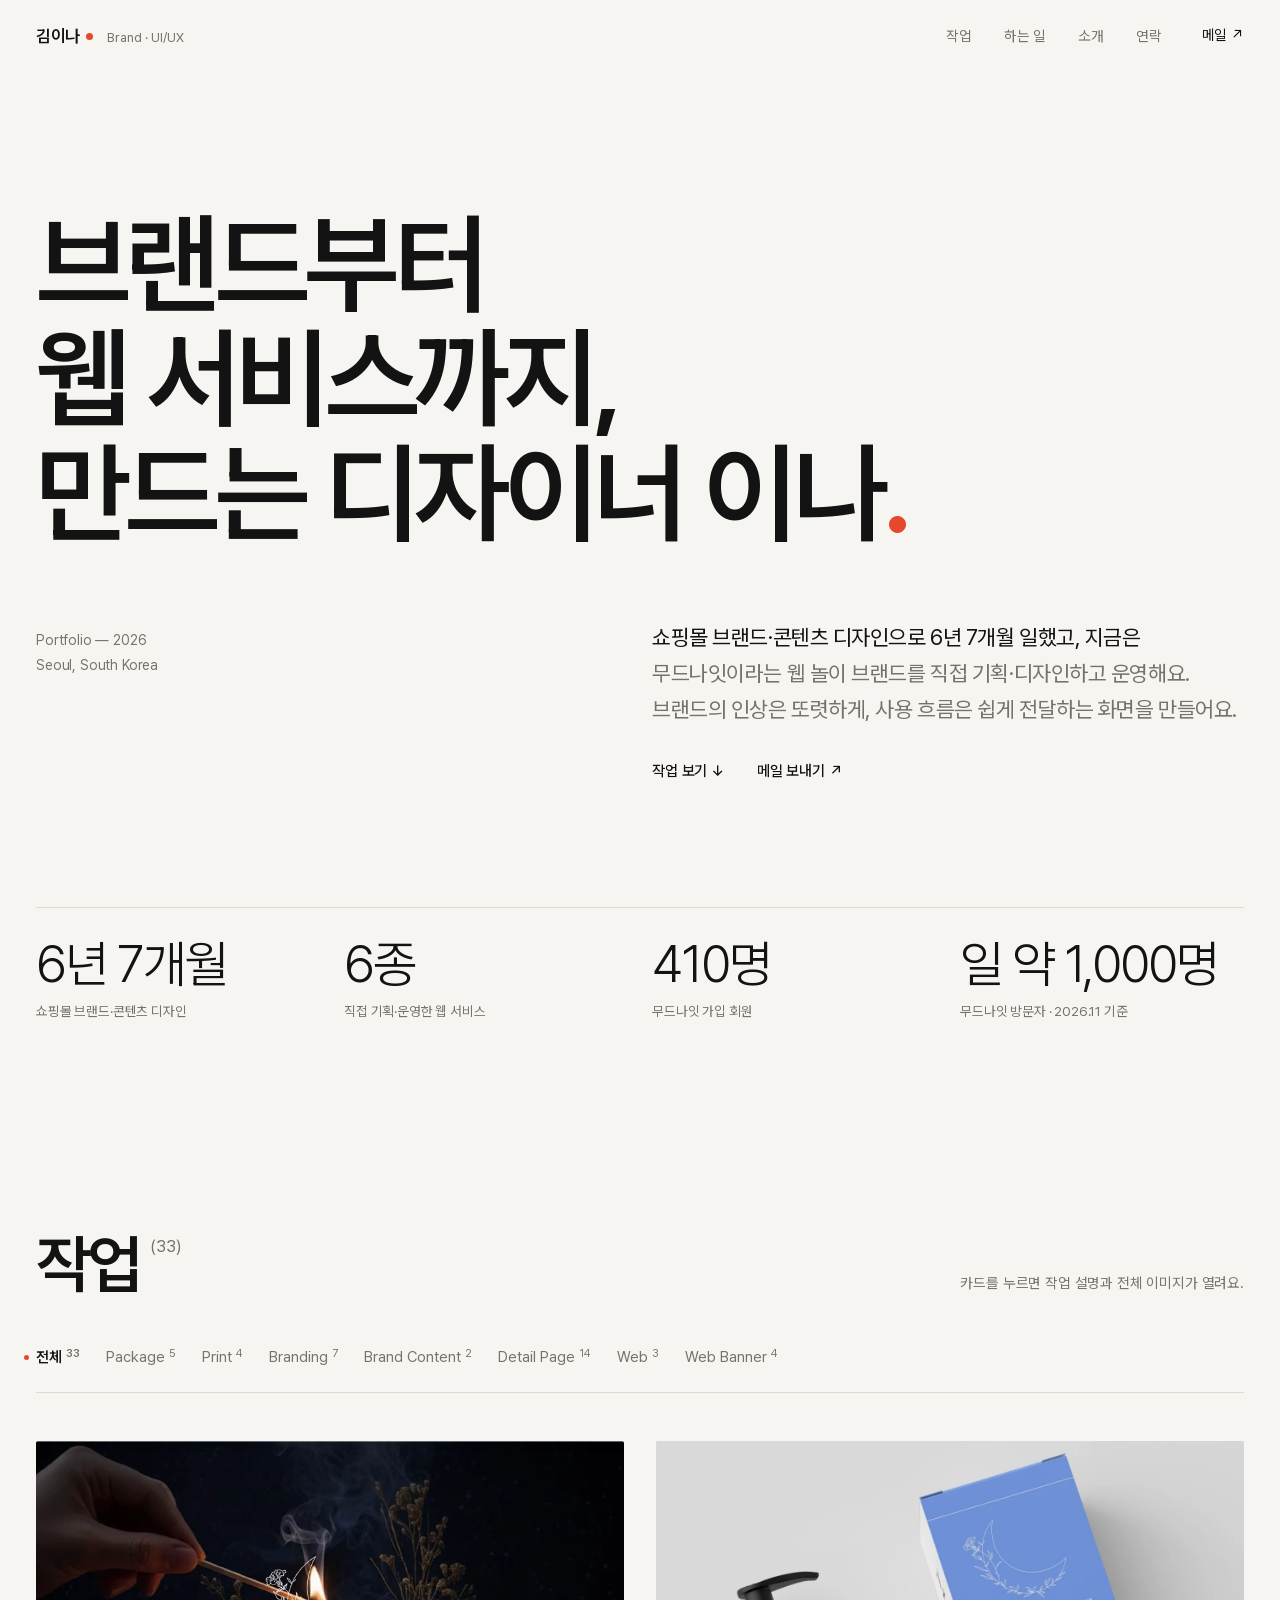
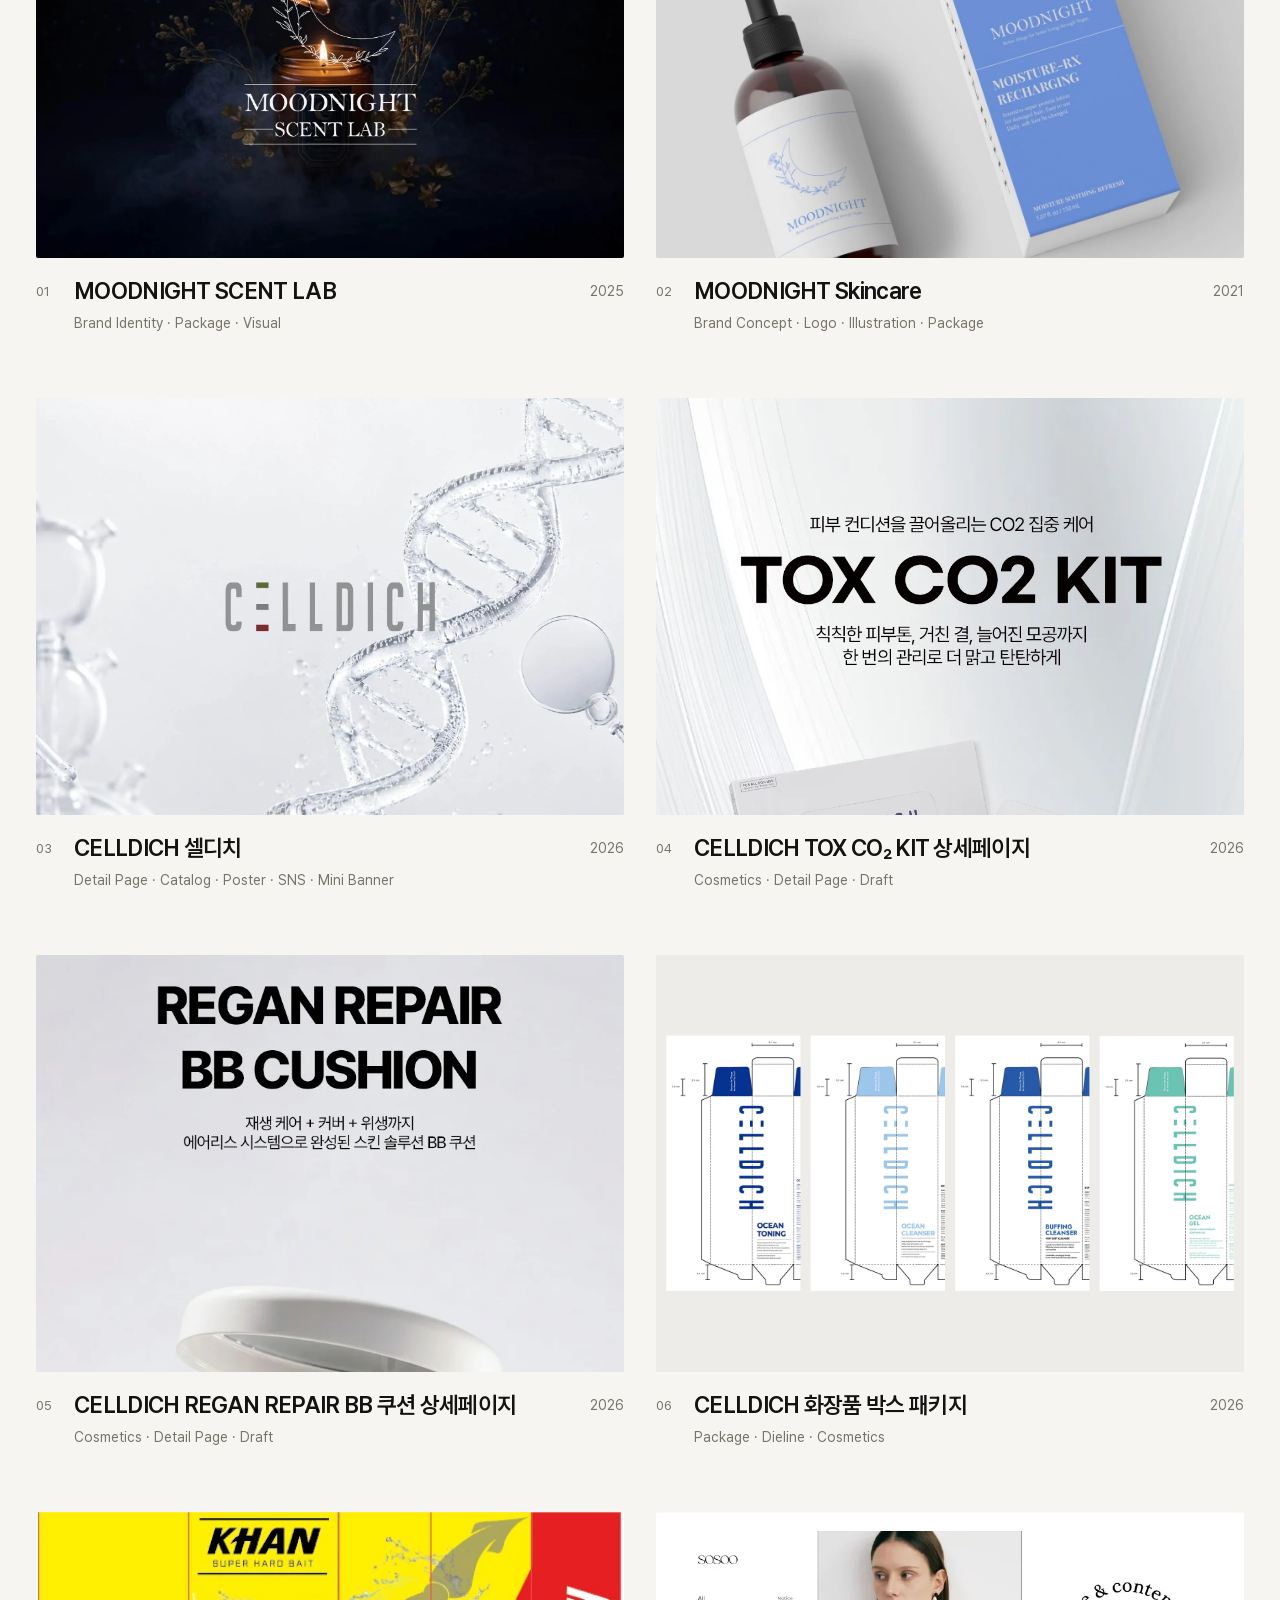
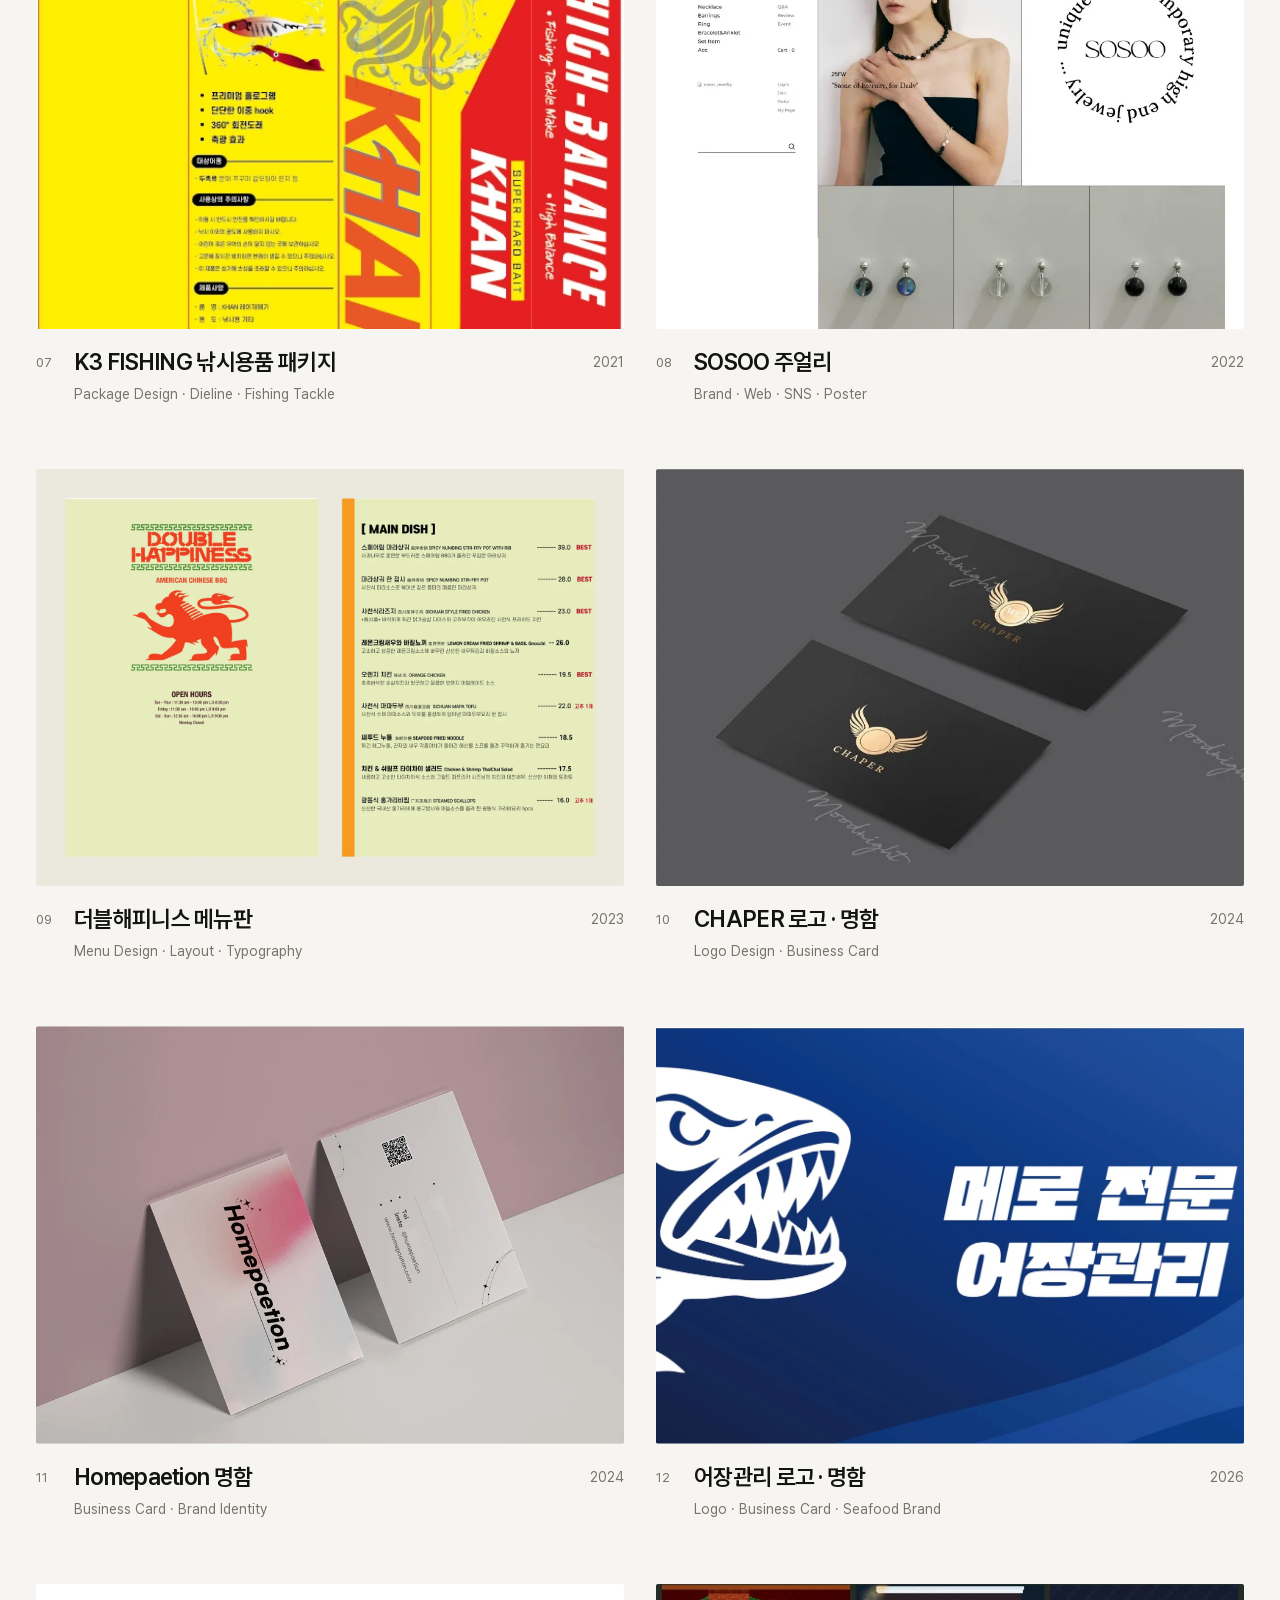
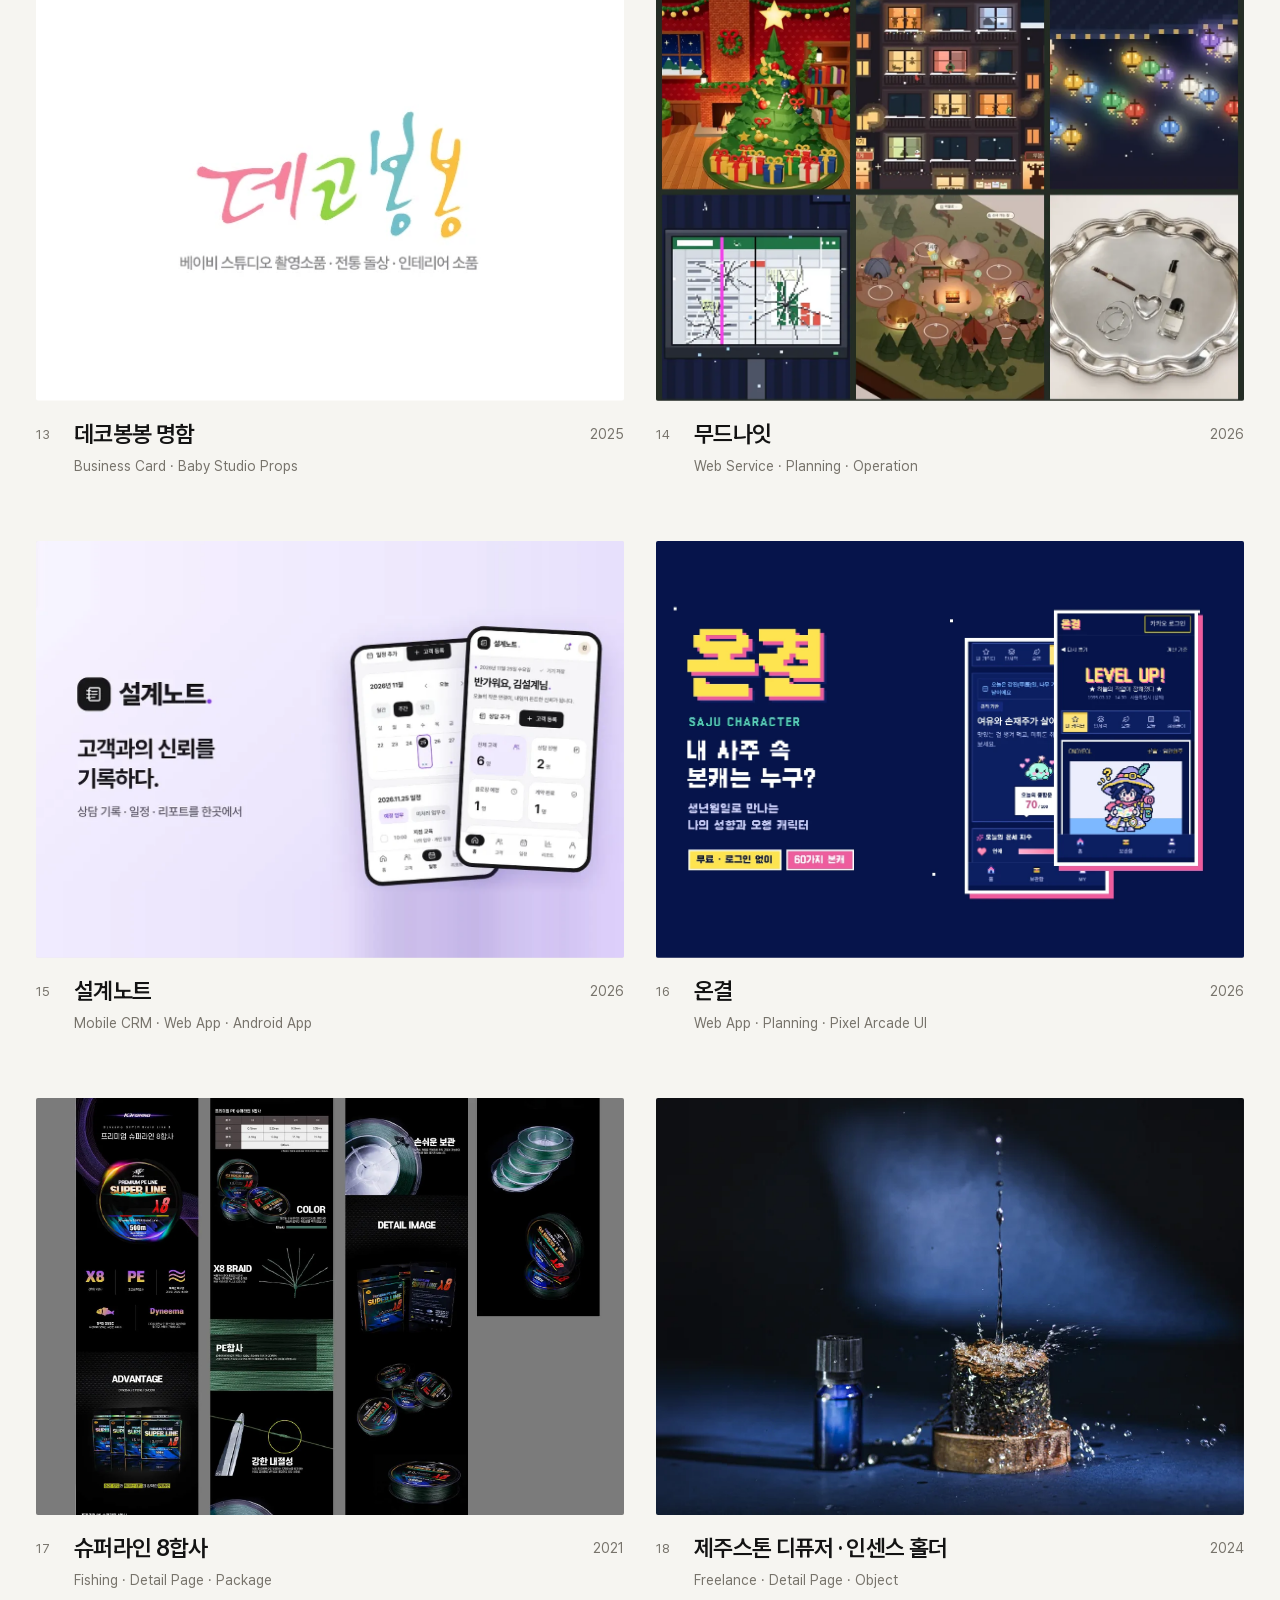
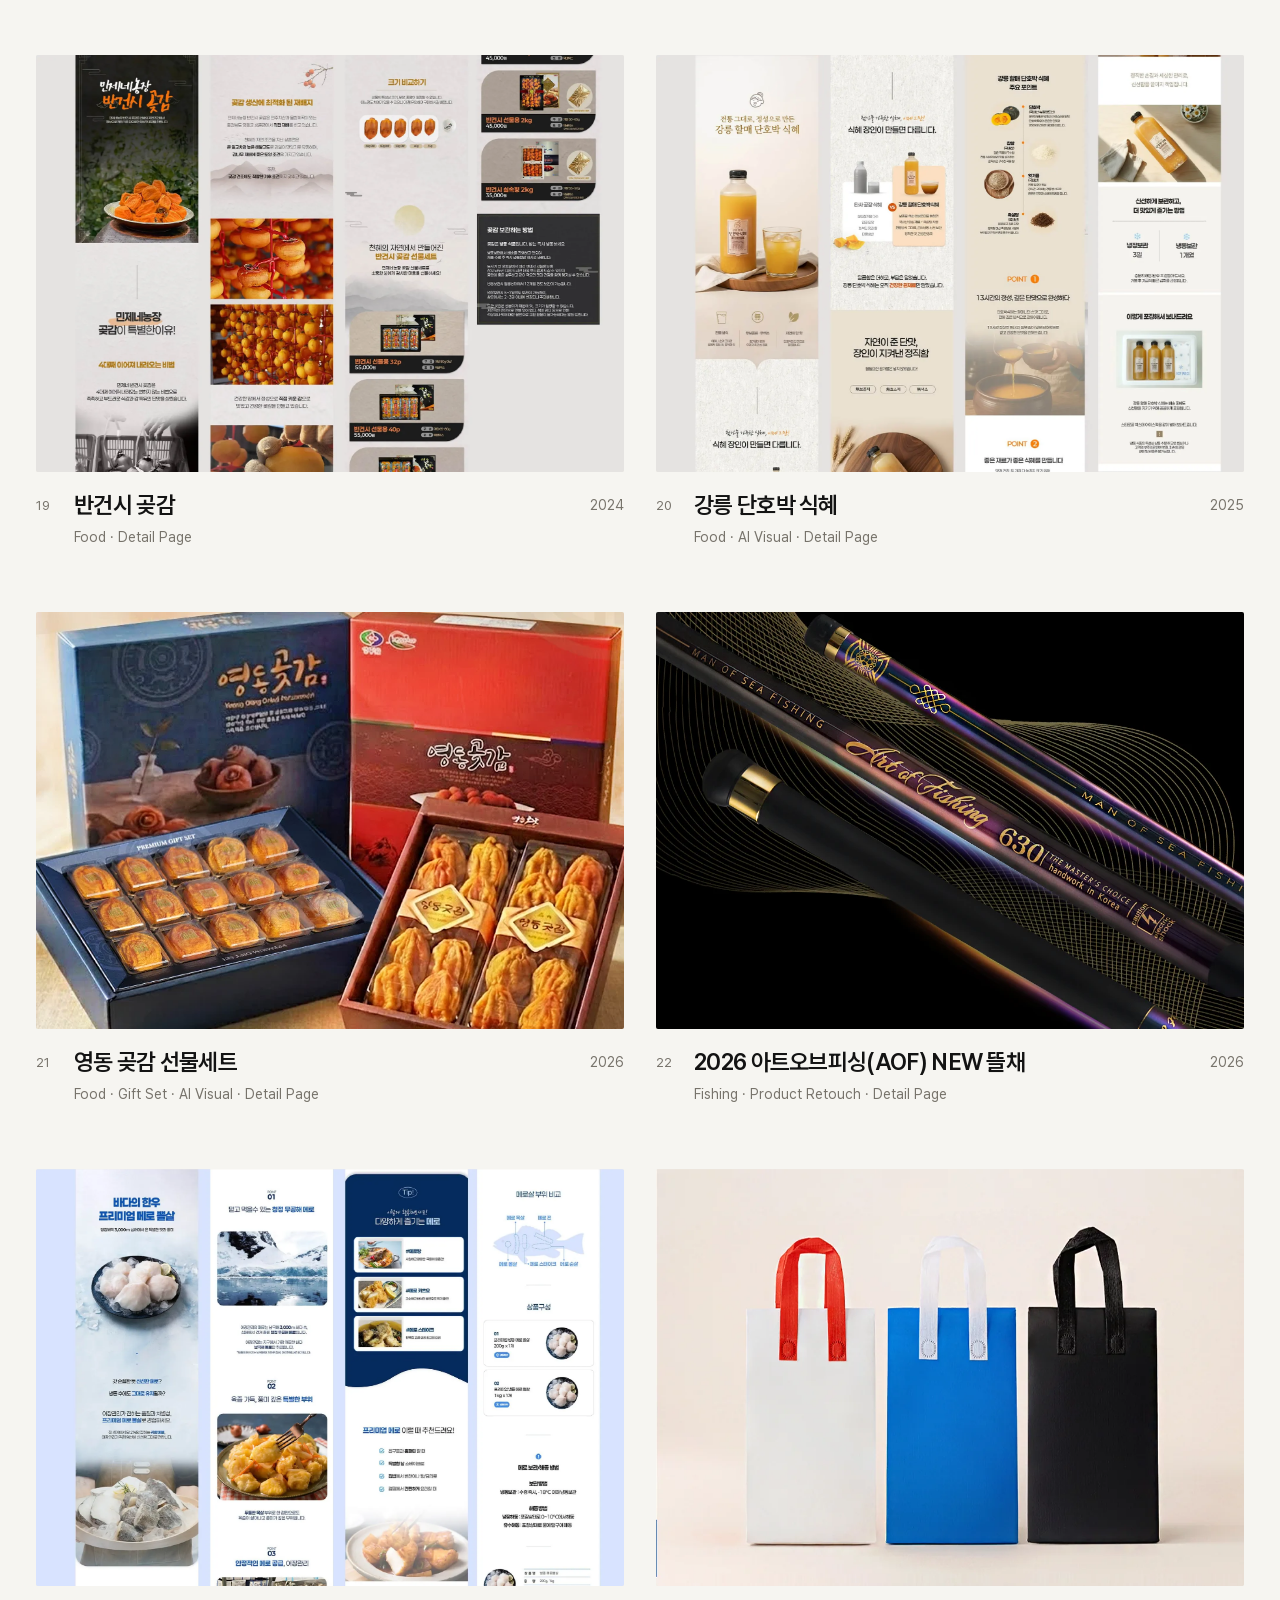
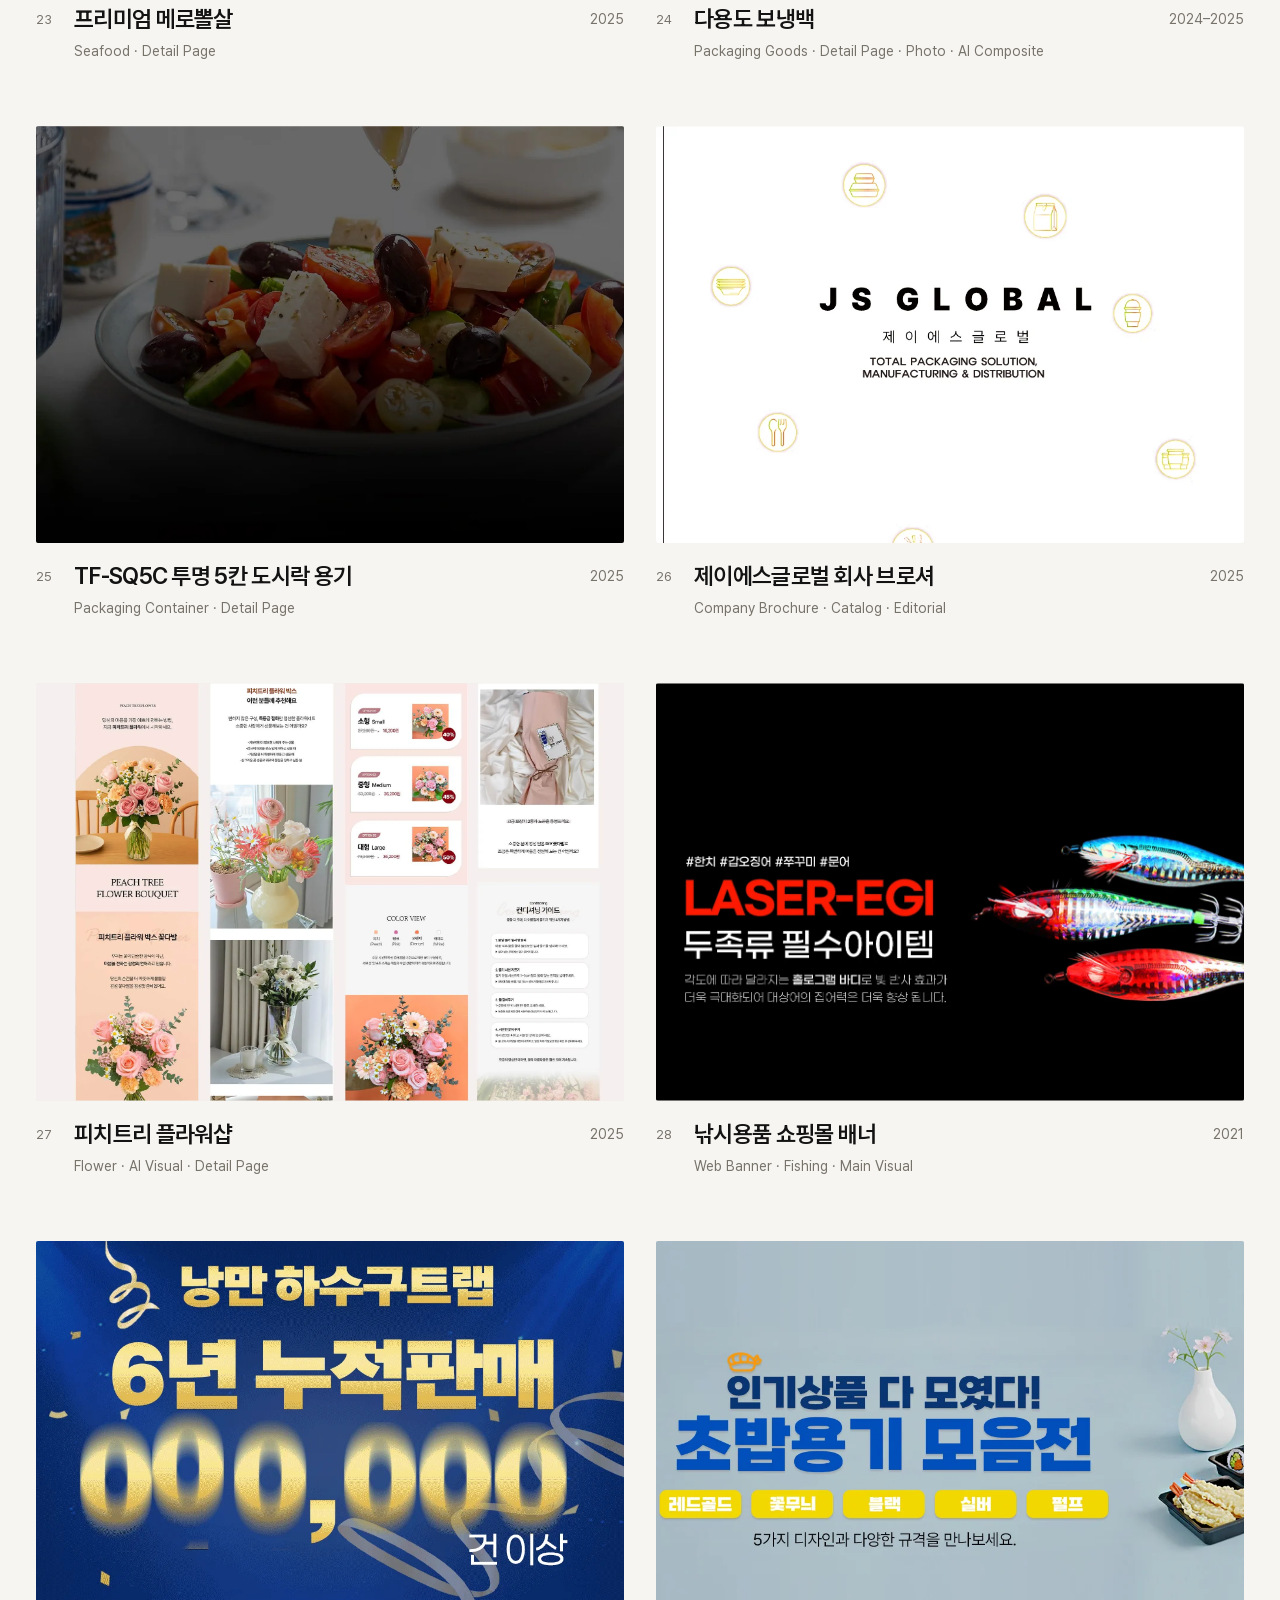
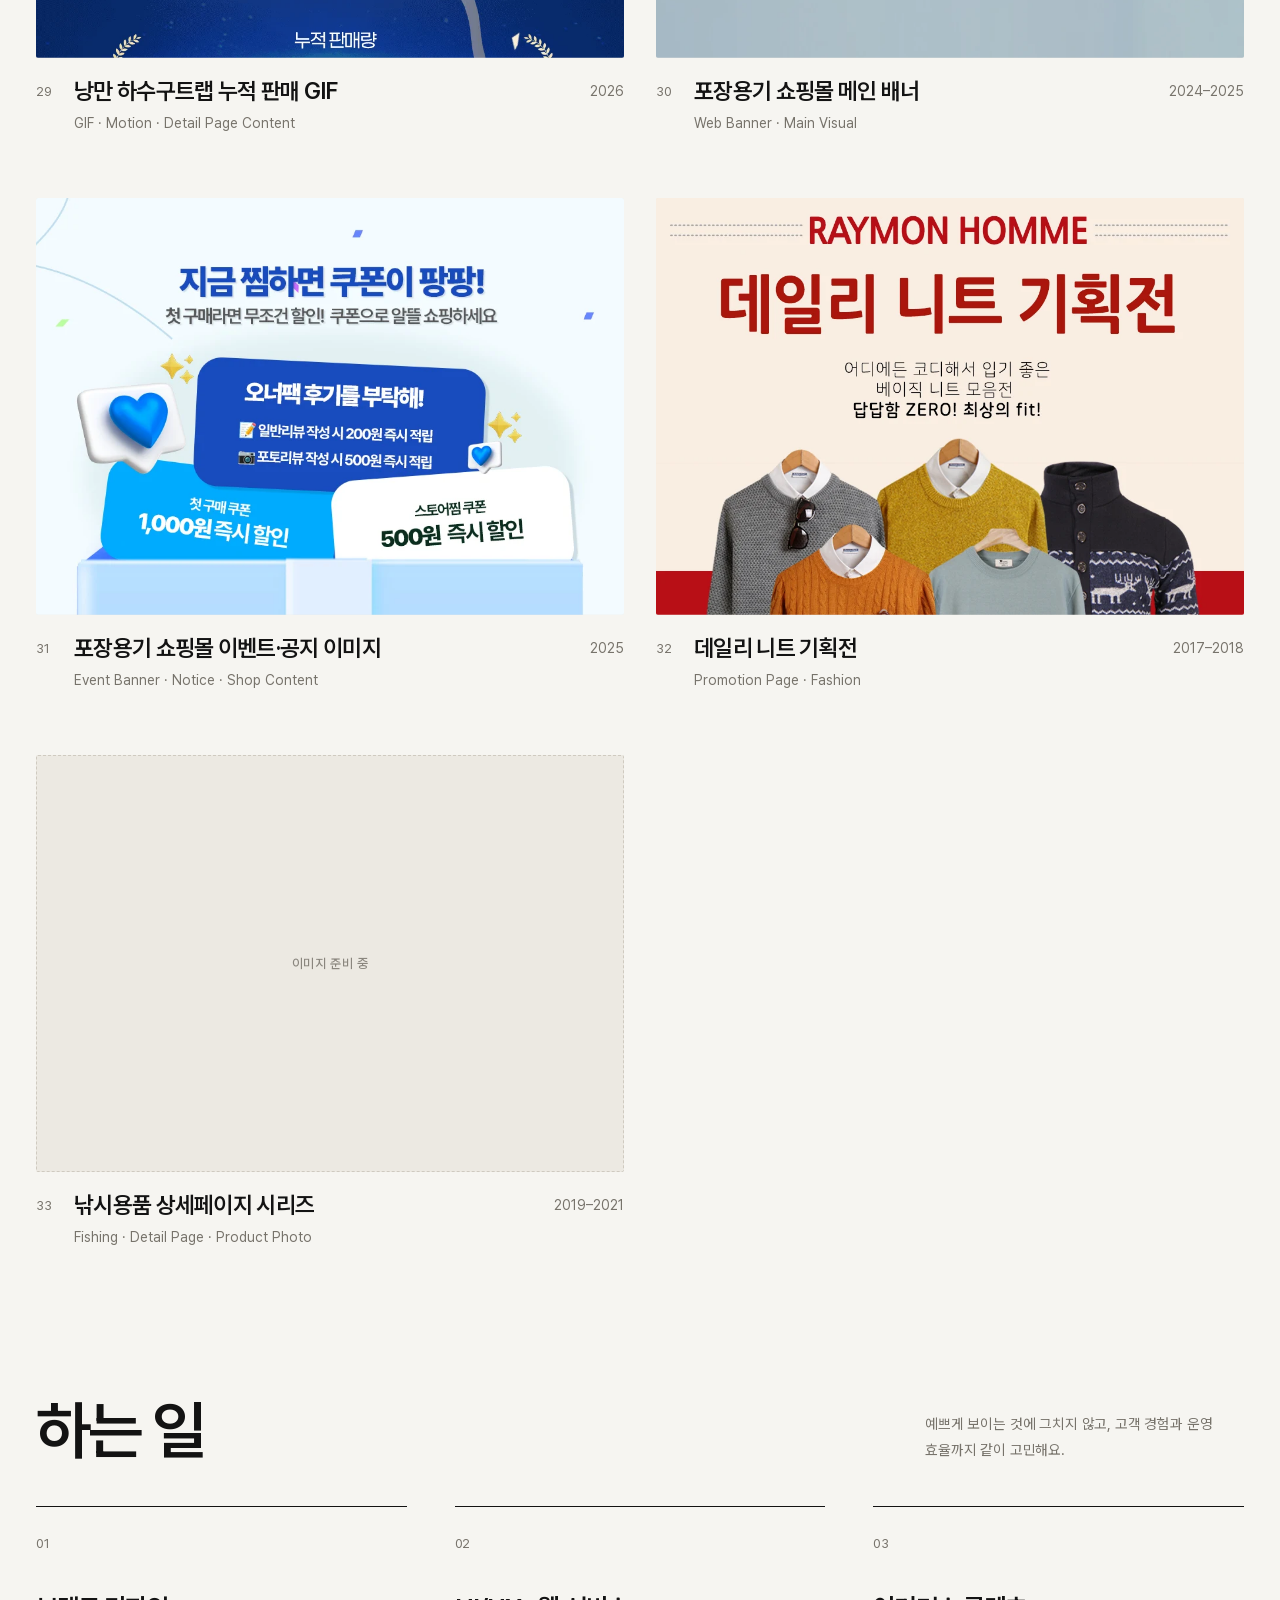
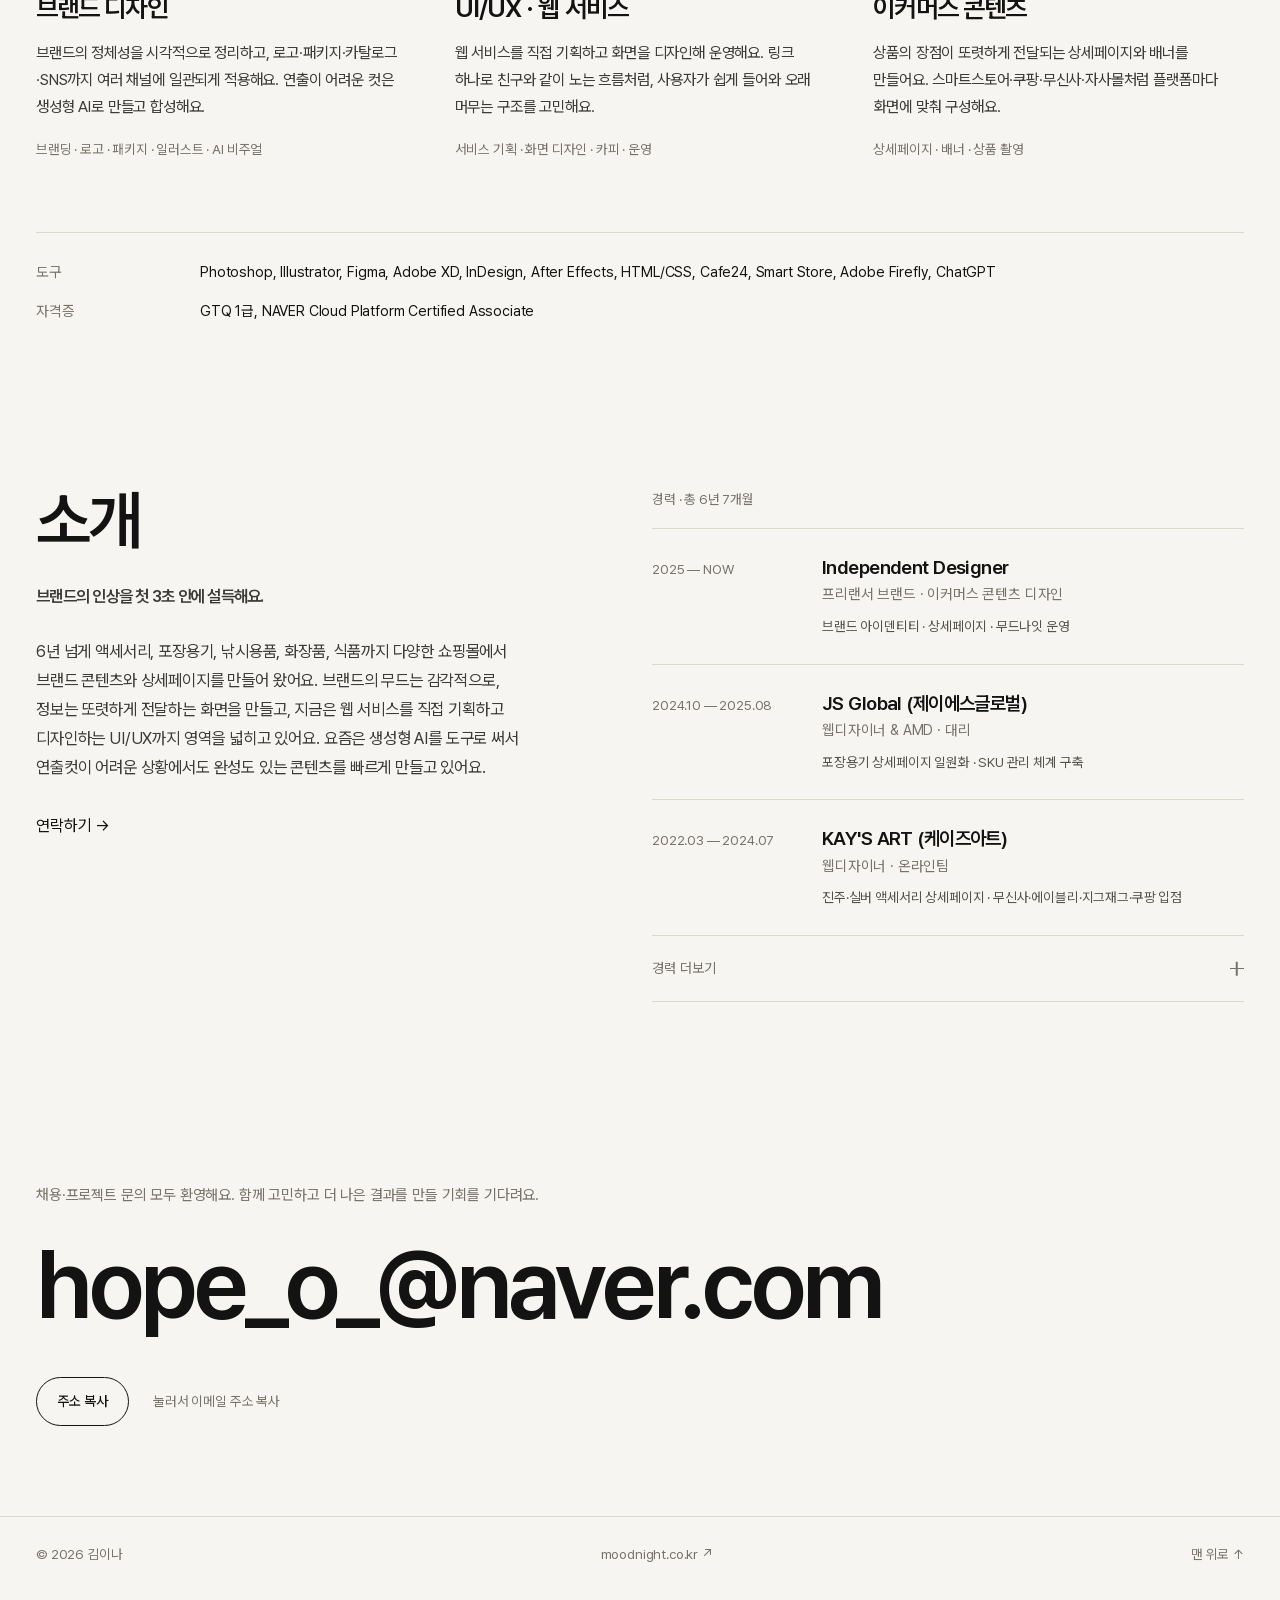
==== commit 5a2ccaf6: "설계노트·온결 카드를 무드나잇 서비스 카드 옆으로 이동 Co-Authored-By: Claude Sonnet 5.5 <noreply@anthropic.com> Claude-Sess" ====
--- a/index.html
+++ b/index.html
@@ -236,7 +236,7 @@
 <footer class="foot"><div class="wrap"><span>© 2026 김이나</span><a href="https://www.moodnight.co.kr" target="_blank" rel="noopener">moodnight.co.kr ↗</a><a href="#top">맨 위로 ↑</a></div></footer>
 <div class="dialog-backdrop" id="modal" hidden><section class="project-dialog" role="dialog" aria-modal="true" aria-labelledby="d-name" tabindex="-1"><div class="dialog-top"><span id="d-num"></span><button class="icon-button" id="d-close" aria-label="닫기">닫기 ✕</button></div><div class="dialog-art"><img id="d-img" src="" alt="" style="width:100%;height:100%;object-fit:cover"></div><div class="dialog-body"><div class="dialog-meta"><span id="d-cat"></span><span id="d-year"></span></div><h2 id="d-name"></h2><p class="dialog-lead" id="d-lead"></p><p class="dialog-overview" id="d-summary"></p><dl class="dialog-meta-list" id="d-meta"></dl><div id="d-link"></div><div class="dialog-section"><h3>맡은 일</h3><ul id="d-role"></ul></div><div class="dialog-section"><h3>결과</h3><ul id="d-result"></ul></div><div class="dialog-section"><h3>작업 이미지</h3><div class="gallery" id="d-gallery"></div></div><button class="dialog-bottom-button" id="d-back">← 목록으로</button></div></section></div>
 <script>
-const projects=[{"id": "scentlab", "num": "01", "cat": "Branding", "name": "MOODNIGHT SCENT LAB", "sub": "Brand Identity · Package · Visual", "year": "2025", "cover": "p03.webp", "lead": "고요한 밤의 향기를 담은 비건 향 브랜드", "overview": "고요하고 신비로운 밤의 자연에서 영감을 받아, 일상 속 힐링과 감각적인 경험을 선사하는 비건 향 브랜드를 직접 만들었습니다. 섬세한 라인 로고와 절제된 미드나잇 블루 컬러, 촉각적인 엠보싱 패키지로 브랜드의 철학과 품질이 바로 느껴지게 했습니다.", "role": ["브랜드 콘셉트와 핵심 가치(Calm · Night · Scent Ritual) 정의", "로고 디자인과 컬러 시스템", "캔들 박스 패키지 전개도와 컬러 베리에이션", "브랜드 무드 비주얼"], "result": ["로고부터 패키지, 비주얼까지 하나의 톤으로 이어지는 브랜드 시스템 완성"], "meta": [["참여", "100% 개인 작업"], ["Tool", "Photoshop · Illustrator"]], "gallery": ["p03.webp", "p04.webp", "p05.webp", "p06.webp", "p07.webp", "p08.webp"], "tags": ["Package"]}, {"id": "skincare", "num": "02", "cat": "Branding", "name": "MOODNIGHT Skincare", "sub": "Brand Concept · Logo · Illustration · Package", "year": "2021", "cover": "skin00.webp", "lead": "달과 꽃을 직접 그려 만든 비건 스킨케어 브랜드 콘셉트", "overview": "'Better things for better living through Vegan.'이라는 슬로건 아래, 밤과 식물의 이미지를 담은 비건 스킨케어 브랜드를 기획했습니다. 달과 꽃 일러스트를 직접 그려 심볼로 만들고, 세리프 워드마크와 함께 가로형·원형·정방형 로고 시스템으로 정리했습니다. 같은 로고를 흰 라벨, 블랙 라벨, 블루 박스로 바꿔 보며 패키지 베리에이션을 검토했습니다. 정식 출시까지는 이어지지 않은 콘셉트 작업입니다.", "role": ["브랜드 콘셉트와 슬로건 기획", "달과 꽃 일러스트 직접 제작, 로고·워드마크 디자인", "로고 시스템(가로형·원형·정방형) 정리", "병 라벨과 박스 패키지 디자인, 컬러 베리에이션"], "result": ["일러스트부터 로고, 패키지까지 하나의 톤으로 이어지는 브랜드 콘셉트 완성"], "meta": [["참여", "100% 개인 작업"], ["상태", "미출시 콘셉트 · 2021.12"]], "gallery": ["skin01.webp", "skin02.webp", "skin03.webp", "skin04.webp", "skin05.webp", "skin06.webp"], "tags": ["Package"]}, {"id": "seolgyenote", "cat": "Web", "name": "설계노트", "sub": "Mobile CRM · Web App · Android App", "year": "2026", "cover": "sg00.webp", "lead": "보험설계사를 위한 고객 상담 기록 모바일 CRM", "overview": "보험설계사로 일하는 친구가 혼자 쓸 수 있는 개인용 모바일 CRM '설계노트'를 기획하고 화면을 디자인했습니다. 고객별로 상담 기록이 차곡차곡 쌓이는 것이 핵심이고, 기존에 구글 시트로 관리하던 고객 목록을 그대로 가져올 수 있게 엑셀·시트 파일 가져오기도 넣었습니다. 화면은 Figma Make로 만든 시안을 보라색 톤으로 정리했고, 친구가 안드로이드를 써서 웹과 안드로이드 앱 두 가지로 만들었습니다. 개발은 AI 도구와 함께 진행했습니다. 화면의 고객 이름과 연락처는 예시용 가상 데이터이며 일부는 가림 처리했습니다.", "role": ["서비스 기획: 고객별 상담 기록 누적 중심의 기능 구성", "모바일 화면 UI 디자인(Figma Make 시안, 보라색 톤)", "기존 구글 시트 고객 목록 가져오기 기능 기획(양식 제공 + 기존 시트 업로드)", "웹 배포와 안드로이드 앱 출시 준비"], "result": [], "meta": [["참여", "기획 · UI 디자인, 개발은 AI 도구 활용"], ["상태", "안드로이드 앱 스토어 심사 제출 (미출시)"], ["Tool", "Figma Make"]], "gallery": ["sg-1.webp", "sg-2.webp", "sg-3.webp", "sg-4.webp", "sg-5.webp", "sg-6.webp"], "num": "03"}, {"id": "ongyeol", "cat": "Web", "name": "온결", "sub": "Web App · Planning · Pixel Arcade UI", "year": "2026", "cover": "og00.webp", "lead": "사주를 게임처럼 읽는 픽셀 아케이드 웹앱의 기획과 UI", "overview": "생년월일을 넣으면 만세력을 바탕으로 사주를 풀어 주는 웹앱 '온결'을 기획하고 화면을 디자인하고 있습니다. 사주 풀이를 어렵지 않게 느끼도록 2D 픽셀 오락실(아케이드) 콘셉트로 홈, 캐릭터 만들기 입력, 사주 스탯 결과 화면을 만들었고, 민트색 마스코트를 중심으로 구성했습니다. 간격·선·색·픽셀 프레임 규칙을 담은 디자인 시스템을 직접 정리해 화면마다 일관되게 적용했습니다. 웹과 모바일 해상도에 모두 맞게 고려했습니다.", "role": ["서비스 기획과 메뉴 구성", "2D 픽셀 아케이드 UI 디자인: 홈, 캐릭터 만들기 입력, 사주 스탯 결과", "마스코트 설정과 디자인 시스템 정리 (간격·선·색·픽셀 프레임 규칙)", "태블릿·모바일 반응형 화면 조정"], "result": [], "meta": [["참여", "기획 · UI 디자인, 개발은 AI 도구 활용"], ["상태", "개발·테스트 배포 중 (미출시)"], ["Tool", "Figma"]], "gallery": ["og-1.webp", "og-2.webp", "og-3.webp", "og-4.webp", "og-5.webp", "og-6.webp", "og-7.webp"], "num": "04"}, {"id": "celldich", "num": "05", "cat": "Brand Content", "name": "CELLDICH 셀디치", "sub": "Detail Page · Catalog · Poster · SNS · Mini Banner", "year": "2026", "cover": "p09.webp", "lead": "전문 스킨케어 브랜드의 콘텐츠를 한 톤으로", "overview": "전문적인 화장품 성분과 제품 효능을 소비자가 쉽게 이해할 수 있도록 정보 구조를 다시 짰습니다. 마스크팩, BB 쿠션, CO₂ 키트 상세페이지부터 제품 카탈로그, 박람회 포스터, SNS까지 브랜드의 클리니컬한 이미지를 같은 톤으로 이어 갔습니다.", "role": ["마스크팩 상세페이지: 피부 고민 → 핵심 성분 → 바이오셀룰로오스 소재 → 사용 효과 흐름 설계, GIF 제작", "REGAN REPAIR BB 쿠션: 제품 비주얼, 성분, 컬러 비교, 사용 전후 콘텐츠 단계 구성", "TOX CO₂ KIT: 탄산 활성화 원리와 사용 과정을 그래픽·데이터 콘텐츠로 전달", "상품 카탈로그: 제품 정보를 일관된 규칙으로 정리하고 정보 위계 설계", "박람회 포스터: Ferita Mask 메인, R-Ampoule Kit 서브로 라인업 확장", "SNS 피드 콘텐츠", "제품별 미니배너 초안: TOX CO₂ KIT, FERITA R-AMPOULE KIT, FERITA MASK, FERITA POVA CREAM 7종 (제품당 1~2가지 시안)"], "result": ["상세페이지 · 카탈로그 · 포스터 · SNS까지 이어지는 일관된 브랜드 콘텐츠"], "meta": [["참여", "기획 · 디자인 · 이미지 보정 100% 개인 작업"], ["AI 활용", "ChatGPT · Adobe Firefly"], ["Font", "Pretendard · Noto Sans KR · Montserrat"]], "gallery": ["p09.webp", "p10.webp", "p11.webp", "p12.webp", "p13.webp", "p14.webp", "p15.webp", "p16.webp", "p17.webp", "p18.webp", "p19.webp", "celldich-mini.webp"]}, {"id": "tox", "cat": "Detail Page", "name": "CELLDICH TOX CO₂ KIT 상세페이지", "sub": "Cosmetics · Detail Page · Draft", "year": "2026", "cover": "tox00.webp", "lead": "탄산 활성화 원리와 사용 과정을 단계별로 풀어낸 키트 상세페이지", "overview": "셀디치 TOX CO₂ KIT의 상세페이지 초안입니다. 피부 고민에서 시작해 3단계 키트 구성, CO₂ 활성화 원리, 사용 방법, 사용 전후 비교와 리뷰 영역까지 한 흐름으로 정리했습니다.", "role": ["상세페이지 구성과 디자인", "3단계 키트 구성·사용 방법 정보 정리", "CO₂ 활성화 원리 그래픽과 사용 전후 비교 레이아웃"], "result": [], "meta": [["소속", "셀디치"], ["상태", "초안"]], "gallery": ["tox-01.webp", "tox-02.webp", "tox-03.webp", "tox-04.webp", "tox-05.webp", "tox-06.webp", "tox-07.webp", "tox-08.webp", "tox-09.webp", "tox-10.webp", "tox-11.webp", "tox-12.webp", "tox-13.webp", "tox-14.webp", "tox-15.webp", "tox-16.webp", "tox-17.webp"], "num": "06"}, {"id": "bbcushion", "cat": "Detail Page", "name": "CELLDICH REGAN REPAIR BB 쿠션 상세페이지", "sub": "Cosmetics · Detail Page · Draft", "year": "2026", "cover": "bbc00.webp", "lead": "재생 케어 성분과 커버력을 차분하게 전달한 BB 쿠션 상세페이지", "overview": "셀디치 REGAN REPAIR BB 쿠션의 상세페이지 초안입니다. 제품 첫인상 컷에서 시작해 재생 케어 성분, 두 가지 톤 컬러 안내, 사용 전후 비교, 제품 정보까지 흰색과 쿨 그레이 톤으로 정리했습니다.", "role": ["상세페이지 구성과 디자인", "핵심 성분 4종 소개와 컬러(LIGHT·NATURAL) 비교 레이아웃", "제품 정보 표 정리"], "result": [], "meta": [["소속", "셀디치"], ["상태", "초안"]], "gallery": ["bbc-01.webp", "bbc-02.webp", "bbc-03.webp", "bbc-04.webp", "bbc-05.webp", "bbc-06.webp", "bbc-07.webp", "bbc-08.webp", "bbc-09.webp"], "num": "07"}, {"id": "celbox", "cat": "Branding", "name": "CELLDICH 화장품 박스 패키지", "sub": "Package · Dieline · Cosmetics", "year": "2026", "cover": "celbox00.webp", "lead": "제품마다 컬러를 달리한 화장품 박스 전개도 4종", "overview": "셀디치 오션 토닝, 오션 클렌저, 버핑 클렌저, 오션 젤 박스 패키지의 전개도를 디자인했습니다. 제품마다 컬러를 하나씩 정해 한눈에 구분되게 하고, 세로로 세운 CELLDICH 로고를 같은 위치에 두어 라인이 하나로 보이게 했습니다. 제품명, 사용 방법, 전성분, 사용 시 주의 사항 같은 표시 사항을 한 판 안에 정리했습니다.", "role": ["박스 패키지 전개도 디자인 4종", "제품별 컬러 구분과 로고 배치", "제품명·사용 방법·전성분·주의 사항 등 표시 사항 레이아웃"], "result": [], "meta": [["소속", "셀디치"], ["Tool", "Illustrator"]], "gallery": ["celbox00.webp", "celbox-1.webp", "celbox-2.webp", "celbox-3.webp", "celbox-4.webp"], "tags": ["Package"], "num": "08"}, {"id": "k3pack", "cat": "Branding", "tags": ["Package"], "name": "K3 FISHING 낚시용품 패키지", "sub": "Package Design · Dieline · Fishing Tackle", "year": "2021", "cover": "k3-00.webp", "lead": "루어 박스와 묶음바늘 헤더 카드, 인쇄용 전개도까지", "overview": "현진물류에서 K3 FISHING 낚시용품 패키지를 디자인했습니다. 금속 지그 IKA METAL 박스는 블랙 바탕에 빛줄기 패턴으로 제품 성격을 살렸고, 쭈꾸미·갑오징어용 KHAN 박스는 노랑과 빨강의 큰 대비로 진열대에서 눈에 띄게 했습니다. 묶음바늘 헤더 카드는 색과 패턴을 달리한 시안으로 만들었습니다. 모두 인쇄용 전개도 형태로 작업했고, 규격 치수와 CMYK 인쇄 안내를 함께 표기했습니다.", "role": ["패키지 박스·헤더 카드 디자인", "인쇄용 전개도 작업(규격 치수·CMYK 안내 표기)", "묶음바늘 헤더 카드 색상·패턴 시안"], "result": [], "meta": [["소속", "현진물류 · 2021"], ["브랜드", "K3 FISHING 로고 사용"], ["참여", "패키지 디자인"]], "gallery": ["k3-ika.webp", "k3-khan.webp", "k3-bind2.webp", "k3-bind1.webp", "k3-bind3.webp"], "num": "09"}, {"id": "sosoo", "num": "10", "cat": "Brand Content", "name": "SOSOO 주얼리", "sub": "Brand · Web · SNS · Poster", "year": "2022", "cover": "sosoo00.webp", "lead": "웹사이트와 인스타그램, 포스터로 이어지는 주얼리 브랜드 콘텐츠", "overview": "케이즈아트 재직 중 참여한 SOSOO 주얼리 브랜드 작업입니다. 브랜드 웹사이트, 인스타그램 피드, 컬렉션 포스터까지 채널마다 같은 무드가 이어지도록 구성한 콘텐츠를 담았습니다. 로고는 브랜드에서 제공받아 사용했습니다.", "role": ["브랜드 채널 콘텐츠 제작 참여", "웹사이트·인스타그램·포스터에 같은 무드 적용"], "result": [], "meta": [["소속", "케이즈아트 · 2022"], ["참여", "브랜드 콘텐츠 제작 참여"], ["로고", "브랜드 제공"]], "gallery": ["sosoo-web1.webp", "sosoo-web2.webp", "sosoo-web3.webp", "sosoo-ig1.webp", "sosoo-ig2.webp", "sosoo-ig3.webp", "sosoo-ig4.webp", "sosoo-poster1.webp", "sosoo-poster2.webp"]}, {"id": "doublehappiness", "cat": "Print", "name": "더블해피니스 메뉴판", "sub": "Menu Design · Layout · Typography", "year": "2023", "cover": "menu00.webp", "lead": "아메리칸 차이니즈 BBQ 레스토랑의 메뉴판", "overview": "'DOUBLE HAPPINESS' 아메리칸 차이니즈 BBQ 레스토랑의 메뉴판을 프리랜서로 디자인했습니다. 런치, BBQ 플래터, 메인 디시, 밥·면, 사이드, 백주·하이볼·주류까지 구분하고, 한글 메뉴명 옆에 중문·영문을 함께 적어 어떤 손님이 봐도 읽히게 했습니다. 설명, 가격, BEST·맵기 표시의 위치를 일정하게 맞춰 훑어보며 고르기 쉽게 정리했고, 주황과 레드 두 가지 컬러 버전으로 만들었습니다.", "role": ["메뉴 카테고리 구성과 페이지 레이아웃", "한글·중문·영문 병기 타이포그래피와 가격·설명 정보 위계", "BEST, 맵기 등 표시 정리", "주황·레드 컬러 베리에이션"], "result": [], "meta": [["참여", "프리랜서 · 메뉴판 디자인"], ["로고·일러스트", "브랜드 기존 로고 사용"], ["Tool", "Illustrator"]], "gallery": ["menu-01.webp", "menu-02.webp", "menu-03.webp", "menu-04.webp", "menu-05.webp", "menu-06.webp", "menu-07.webp", "menu-08.webp", "menu-09.webp", "menu-10.webp", "menu-11.webp", "menu-12.webp", "menu-13.webp"], "num": "11"}, {"id": "chaper", "cat": "Branding", "name": "CHAPER 로고 · 명함", "sub": "Logo Design · Business Card", "year": "2024", "cover": "chaper00.webp", "lead": "날개 엠블럼 로고와 금박 명함 시안", "overview": "CHAPER 로고를 디자인하고 명함 목업에 적용해 보여드린 시안입니다. 날개 달린 원형 엠블럼에 세리프 워드마크를 더해 고급스럽고 단정한 인상을 만들었고, 어두운 바탕에는 금박, 밝은 바탕에는 연한 은은한 인쇄 느낌으로 두 가지 면을 비교할 수 있게 했습니다.", "role": ["로고 디자인(엠블럼 + 워드마크)", "명함 목업 적용 시안", "밝은·어두운 바탕 버전 구성"], "result": [], "meta": [["참여", "로고 디자인"], ["비고", "명함 이미지는 목업에 적용한 시안"]], "gallery": ["chaper-1.webp", "chaper-2.webp", "chaper-3.webp", "chaper-4.webp"], "num": "12"}, {"id": "homepaetion", "cat": "Branding", "name": "Homepaetion 명함", "sub": "Business Card · Brand Identity", "year": "2024", "cover": "hp00.webp", "lead": "핑크 그라데이션과 반짝임 포인트로 만든 브랜드 명함", "overview": "Homepaetion 명함을 디자인했습니다. 앞면은 핑크와 연한 블루가 번지는 그라데이션 위에 굵은 이탤릭 로고타입과 반짝이는 별 장식을 올려 부드럽고 산뜻한 분위기를 냈습니다. 뒷면은 정보를 줄이고 QR 코드와 가는 곡선 장식으로 정리해 읽기 쉽게 했고, 가로형과 세로형 두 가지 배치를 만들었습니다.", "role": ["명함 디자인(앞·뒷면)", "로고타입과 장식 요소 구성", "가로형·세로형 배치 시안"], "result": [], "meta": [["참여", "명함 디자인"], ["비고", "이름·전화번호는 가림 처리, 명함 이미지는 목업에 적용"]], "gallery": ["hp-1.webp", "hp-2.webp"], "num": "13"}, {"id": "eojang", "cat": "Branding", "name": "어장관리 로고 · 명함", "sub": "Logo · Business Card · Seafood Brand", "year": "2026", "cover": "ej00.webp", "lead": "메로(파타고니아 이빨고기) 수입 브랜드의 로고와 명함 시안", "overview": "메로 전문 수입 브랜드의 로고를 직접 디자인하고, 이를 적용한 명함 시안을 만들었습니다. 이빨고기의 강한 인상을 살린 심볼을 크게 쓰고, 파란 바탕 두 가지(시안 01, 03)와 어두운 네이비에 금색을 쓴 시안으로 분위기를 비교했습니다. 뒷면은 이름·직책·연락처를 같은 위치에 정리했고, 공장과 사무실 주소를 나눠 표기했습니다.", "role": ["브랜드 로고 디자인(이빨고기 심볼 + 워드마크)", "명함 시안 디자인(앞·뒷면)", "파란 바탕 2종과 금색 시안으로 톤 비교", "공장·사무실 주소 구분 표기"], "result": [], "meta": [["참여", "로고 · 명함 디자인"], ["비고", "이름·연락처는 가림·대체 처리 (김OO, 임의 번호·주소)"]], "gallery": ["ej-s1.webp", "ej-s3.webp", "ej-seo.webp"], "num": "14", "tags": ["Print"]}, {"id": "decobonbon", "cat": "Print", "name": "데코봉봉 명함", "sub": "Business Card · Baby Studio Props", "year": "2025", "cover": "deco00.webp", "lead": "파스텔 컬러 로고를 살린 베이비 스튜디오 소품 브랜드 명함", "overview": "베이비 스튜디오 촬영소품, 전통 돌상, 인테리어 소품을 다루는 데코봉봉의 명함을 디자인했습니다. 앞면은 분홍·민트·노랑 손글씨 로고만 크게 보여 주고, 뒷면은 이름과 직함, 연락처, SNS·카카오 채널, QR 코드를 한 줄씩 정리해 읽기 쉽게 했습니다.", "role": ["명함 디자인(앞·뒷면)", "로고 색을 살린 연락처 항목 구성"], "result": [], "meta": [["참여", "명함 디자인"], ["로고", "브랜드 기존 로고 사용"], ["비고", "이름·연락처는 가림·대체 처리, QR은 가림"]], "gallery": ["deco-card.webp"], "num": "15"}, {"id": "moodnight", "num": "16", "cat": "Web", "name": "무드나잇", "sub": "Web Service · Planning · Operation", "year": "2026", "cover": "moodnight.webp", "lead": "직접 기획하고 운영하는 웹 놀이 브랜드", "overview": "링크 하나로 친구와 함께 노는 무료 웹 놀이 브랜드 moodnight.co.kr을 직접 기획하고 운영하고 있습니다. 서비스 기획, 화면 디자인, 카피, 운영, 광고까지 맡았고 개발은 AI 도구와 함께 진행했습니다. 광고보다 친구 링크 공유로 사람들이 모이는 구조를 만들었습니다. 화면을 설계할 때는 빠르게 쓰고 바로 즐길 수 있는 흐름을 가장 먼저 봤습니다. 직접 써 보면서 번거롭거나 효율이 떨어지는 단계는 덜어 내고, 입력까지 가는 클릭 수를 줄이는 방향으로 손봤습니다.", "role": ["서비스 6종 기획과 화면 디자인: 산타의 선물가게, 성탄맨션, 무드나잇 산사, 박살방, MY LITTLE CAMP, Silver Tray Studio", "사용자가 입력을 빠르게 끝낼 수 있는 UX 설계: 번거로운 단계를 직접 써 보며 덜어 내고 클릭 수 감소", "선물 고르기: 선물을 랜덤으로 보여 주고 '다른 선물 보기'로 바꿔 볼 수 있게 해 고르는 단계를 줄임", "박살방: 다 부수면 새 물건이 저절로 채워져 끊김 없이 이어서 즐기도록 설계", "카피라이팅과 블로그 콘텐츠", "인스타그램 광고 소재 제작과 운영", "회원·신고 관리 등 서비스 운영"], "result": ["일 방문자 약 1,000명, 7일 방문자 4,370명 (2026.11.15 기준)", "가입 회원 410명"], "meta": [["참여", "기획 · 디자인 · 운영 100%, 개발은 AI 도구 활용"], ["Link", "moodnight.co.kr"]], "link": "https://www.moodnight.co.kr", "gallery": ["santa.webp", "mansion.webp", "sansa.webp", "smash.webp", "camp.webp", "tray.webp"]}, {"id": "superline", "num": "17", "cat": "Detail Page", "name": "슈퍼라인 8합사", "sub": "Fishing · Detail Page · Package", "year": "2021", "cover": "p30.webp", "lead": "상세페이지와 패키지를 하나의 디자인으로", "overview": "깊고 차가운 바다를 모티브로 K3F 슈퍼라인 8합사의 강도·직진성·내구성이 바로 보이도록 블랙 바탕에 네온 포인트 컬러를 썼습니다. 상세페이지와 합사 패키지를 함께 설계해 온·오프라인 어디서나 같은 브랜드로 보이게 했습니다.", "role": ["제품 촬영과 이미지 보정", "상세페이지 기획과 디자인", "합사 패키지 디자인"], "result": ["패키지와 상세페이지 사이의 디자인 일관성 확보", "제품 성능 포인트가 드러나는 정보 구조", "과장 없는 설명 중심 구성으로 브랜드 신뢰도 강화"], "meta": [["참여", "디자인 및 기획 100% 개인 작업"], ["Font", "나눔고딕"]], "gallery": ["p29.webp", "p30.webp", "p31.webp", "superline-d1.webp", "superline-d2.webp", "superline-d3.webp", "superline-d4.webp", "superline-d5.webp"], "tags": ["Package"]}, {"id": "jejustone", "num": "18", "cat": "Detail Page", "name": "제주스톤 디퓨저 · 인센스 홀더", "sub": "Freelance · Detail Page · Object", "year": "2024", "cover": "jeju00.webp", "lead": "건축 자재로 쓰고 남은 현무암에 새 쓰임을 더한 오브제의 상세페이지", "overview": "제주 현무암을 업사이클링한 스톤 디퓨저와 인센스 홀더, 두 제품의 상세페이지를 외주로 디자인했습니다. 제품마다 어두운 배경에 포인트 컬러(디퓨저는 딥 블루, 인센스 홀더는 레드·오렌지)를 정해 분위기를 나누고, 제주스톤 소개와 향 설명, 사용법, FAQ·주의사항까지 한 흐름으로 이어지게 정리했습니다. 사진과 로고는 의뢰사 제공이며, 의뢰인의 허락을 받아 게재합니다.", "role": ["디퓨저·인센스 홀더 상세페이지 레이아웃과 디자인", "브랜드 소개 → 제품 특징 → 향 설명 → 사용법 → FAQ·주의사항 정보 구성", "제품별 컬러 톤에 맞춘 타이포그래피와 이미지 배치"], "result": ["두 제품이 같은 브랜드로 보이면서도 각자의 무드가 구분되는 상세페이지 구성"], "meta": [["참여", "프리랜서 외주 · 상세페이지 디자인"], ["사진·로고", "의뢰사 제공"], ["게재", "의뢰인 허락 후 공개"]], "gallery": ["jeju-d1.webp", "jeju-d2.webp", "jeju-d3.webp", "jeju-d4.webp", "jeju-d5.webp", "jeju-d6.webp", "jeju-d7.webp", "jeju-i1.webp", "jeju-i2.webp", "jeju-i3.webp", "jeju-i4.webp", "jeju-i5.webp"]}, {"id": "gotgam", "num": "19", "cat": "Detail Page", "name": "반건시 곶감", "sub": "Food · Detail Page", "year": "2024", "cover": "p22.webp", "lead": "전통식품의 정성을 현대적인 구성으로", "overview": "자연 그대로의 색감과 질감을 살리기 위해 불필요한 그래픽 요소를 최소화하고, 곶감 특유의 따뜻한 빛과 부드러운 톤으로 시각적 무드를 잡았습니다.", "role": ["상세페이지 기획과 디자인", "선물 세트 구성 정보 정리"], "result": ["깔끔한 비주얼 중심의 페이지로 상품 경쟁력 향상"], "meta": [["참여", "디자인 및 기획 100% 개인 작업"], ["Font", "Noto Sans KR · Pretendard · 페이퍼로지"]], "gallery": ["p21.webp", "p22.webp", "gotgam-o1.webp", "gotgam-o2.webp", "gotgam-o3.webp", "gotgam-o4.webp", "gotgam-o5.webp", "gotgam-o6.webp", "gotgam-o7.webp", "gotgam-o8.webp"]}, {"id": "sikhye", "num": "20", "cat": "Detail Page", "name": "강릉 단호박 식혜", "sub": "Food · AI Visual · Detail Page", "year": "2025", "cover": "p24.webp", "lead": "생성형 AI로 연출한 신제품 상세페이지", "overview": "식혜 브랜드의 신제품 상세페이지를 기획하고 디자인했습니다. 나노바나나와 Adobe 생성형 AI로 제품 콘셉트에 맞는 배경 이미지를 여러 안 연출한 뒤, 브랜드 무드에 가장 맞는 시안을 골라 적용했습니다.", "role": ["상세페이지 기획과 디자인", "생성형 AI 배경 연출과 보정"], "result": ["AI 기반 이미지 생성으로 촬영·보정 시간 단축", "깔끔한 비주얼 중심의 페이지로 상품 경쟁력 향상"], "meta": [["참여", "디자인 및 기획 100% 개인 작업"], ["AI 활용", "나노바나나 · Adobe Firefly"], ["Font", "Noto Sans KR · Roboto · Pretendard"]], "gallery": ["p23.webp", "p24.webp", "sikhye-d1.webp", "sikhye-d2.webp", "sikhye-d3.webp", "sikhye-d4.webp", "sikhye-d5.webp", "sikhye-d6.webp", "sikhye-d7.webp", "sikhye-d8.webp"]}, {"id": "yeongdong", "cat": "Detail Page", "name": "영동 곶감 선물세트", "sub": "Food · Gift Set · AI Visual · Detail Page", "year": "2026", "cover": "yd00.webp", "lead": "선물세트 상세페이지의 기획부터 디자인까지", "overview": "영동 곶감 선물세트의 상세페이지를 프리랜서로 기획하고 디자인했습니다. 곶감이 만들어지는 과정과 정성을 먼저 보여 주고, 선물세트 구성과 옵션 사이즈 안내, 상품 유의사항까지 한 흐름으로 이어지게 정리했습니다. 일부 이미지는 Adobe Firefly로 생성했습니다.", "role": ["상세페이지 기획", "상세페이지 디자인", "Adobe Firefly 이미지 생성"], "result": [], "meta": [["참여", "프리랜서 · 기획 · 디자인 · AI 이미지 생성"], ["AI 활용", "Adobe Firefly"]], "gallery": ["yd-01.webp", "yd-02.webp", "yd-03.webp", "yd-04.webp", "yd-05.webp", "yd-06.webp", "yd-07.webp", "yd-08.webp", "yd-09.webp", "yd-10.webp", "yd-11.webp", "yd-12.webp"], "num": "21"}, {"id": "aof", "cat": "Detail Page", "name": "2026 아트오브피싱(AOF) NEW 뜰채", "sub": "Fishing · Product Retouch · Detail Page", "year": "2026", "cover": "aof00.webp", "lead": "낚시 뜰채 신제품의 보정부터 상세페이지 디자인까지", "overview": "2026 아트오브피싱(AOF) NEW 뜰채의 상세페이지를 기획하고 디자인했습니다. 블랙 바탕에 골드 포인트를 써서 카본 뜰채의 고급스러운 질감이 드러나게 했고, 제품 이미지 보정도 함께 맡았습니다.", "role": ["제품 이미지 보정", "상세페이지 기획", "상세페이지 디자인"], "result": [], "meta": [["참여", "보정 · 기획 · 디자인"]], "gallery": ["aof-01.webp", "aof-02.webp", "aof-03.webp", "aof-04.webp", "aof-05.webp", "aof-06.webp", "aof-07.webp", "aof-08.webp", "aof-09.webp", "aof-10.webp", "aof-11.webp", "aof-12.webp", "aof-13.webp"], "num": "22"}, {"id": "mero", "num": "23", "cat": "Detail Page", "name": "프리미엄 메로뽈살", "sub": "Seafood · Detail Page", "year": "2025", "cover": "p26.webp", "lead": "냉동 수산물에 대한 신뢰를 주는 페이지", "overview": "차가운 바다의 이미지를 바탕으로 메로뽈살 특유의 단단하면서도 부드러운 질감이 보이도록 화이트·블루 톤으로 구성했습니다. 과도한 연출을 빼고 신선도와 품질에 집중하는 실사용자 관점의 상세페이지를 목표로 했습니다.", "role": ["상세페이지 기획과 디자인", "요리 활용·보관법 정보 구성"], "result": ["깔끔한 비주얼 중심의 페이지로 상품 경쟁력 향상"], "meta": [["참여", "디자인 및 기획 100% 개인 작업"], ["Font", "Noto Sans KR · Pretendard · 페이퍼로지"]], "gallery": ["p25.webp", "p26.webp", "mero-d1.webp", "mero-d2.webp", "mero-d3.webp", "mero-d4.webp", "mero-d5.webp", "mero-d6.webp", "mero-d7.webp", "mero-d8.webp"]}, {"id": "coolbag", "num": "24", "cat": "Detail Page", "name": "다용도 보냉백", "sub": "Packaging Goods · Detail Page · Photo · AI Composite", "year": "2024–2025", "cover": "bag00.webp", "lead": "소재·구조·사이즈 정보가 한눈에 읽히는 보냉백 상세페이지", "overview": "제이에스글로벌에서 포장용기 쇼핑몰의 부직포 보냉백 상세페이지를 만들었습니다. 제품 사진은 직접 촬영해 보정했고, 분위기 컷과 활용 장면은 생성형 AI로 이미지를 만든 뒤 합성했습니다. 보관·배달 고민에서 시작해 3가지 컬러와 4가지 사이즈, 3중 원단 구조, 열압착·양면테이프 마감 같은 제품 포인트를 순서대로 풀고, 타사 제품과 소재·구조·디자인을 비교해 차이를 보여 줍니다. 호수별 규격과 용도, 재질·구성 표, 구매 전 유의사항까지 한 페이지에서 확인할 수 있게 정리했습니다.", "role": ["제품 촬영과 사진 보정", "생성형 AI 이미지 생성과 합성", "상세페이지 디자인과 정보 구성", "소재 구조 도식, 자사·타사 비교표, 호수별 사이즈 안내 레이아웃"], "result": ["고민 → 제품 포인트 → 비교 → 사이즈·규격 → 유의사항으로 이어지는 정보 흐름"], "meta": [["참여", "촬영 · 이미지 합성 · 상세페이지 디자인"], ["소속", "제이에스글로벌"], ["AI 활용", "Adobe Firefly · Midjourney (이미지 생성 후 합성)"]], "gallery": ["bag-d1.webp", "bag-d2.webp", "bag-d3.webp", "bag-d4.webp", "bag-d5.webp", "bag-d6.webp", "bag-d7.webp", "bag-d8.webp", "bag-d9.webp", "bag-d10.webp"]}, {"id": "tfsq5c", "cat": "Detail Page", "name": "TF-SQ5C 투명 5칸 도시락 용기", "sub": "Packaging Container · Detail Page", "year": "2025", "cover": "tf00.webp", "lead": "규격·재질·사용 정보가 한눈에 읽히는 포장용기 상세페이지", "overview": "제이에스글로벌에서 포장용기 상세페이지를 디자인했습니다. 투명 5칸 도시락 용기의 특징을 번호별로 풀고, 같은 TF-SQ 시리즈 용기와 비교해 고를 수 있게 했습니다. 마지막에는 크기 도면, 재질·구성·전자레인지 사용 가능 여부를 표로 정리해 구매 전에 필요한 정보를 한 번에 확인하게 했습니다.", "role": ["상세페이지 디자인", "특징 소개 → 시리즈 비교 → 규격 도면·제품 정보 표로 이어지는 정보 구성"], "result": [], "meta": [["소속", "제이에스글로벌"], ["참여", "상세페이지 디자인"]], "gallery": ["tf-01.webp", "tf-02.webp", "tf-03.webp", "tf-04.webp", "tf-05.webp", "tf-06.webp", "tf-07.webp", "tf-08.webp", "tf-09.webp"], "num": "25"}, {"id": "jsbrochure", "cat": "Print", "name": "제이에스글로벌 회사 브로셔", "sub": "Company Brochure · Catalog · Editorial", "year": "2025", "cover": "js-bro00.webp", "lead": "일회용 포장재 기업의 회사소개와 제품 카탈로그를 한 권으로", "overview": "제이에스글로벌에서 회사 브로셔를 디자인했습니다. 인사말, 목차, 인증서와 공장 설비, 제품군별 카탈로그, 주요 파트너 페이지까지 8장 구성이에요. 종이컵·투명컵, 보냉팩, 보냉쇼핑백, 테이크아웃 용품, 비닐류 등 제품이 많아 라인별 페이지에서 같은 레이아웃으로 사진과 규격을 정리해 비교하기 쉽게 했고, 주황색을 포인트로 로고와 통일했습니다.", "role": ["브로셔 전체 편집·레이아웃 디자인", "제품군별 카탈로그 페이지 구성", "표지·목차·인사말 페이지 디자인"], "result": [], "meta": [["소속", "제이에스글로벌"], ["사진", "제품·공장 사진: 회사 제공"], ["참여", "브로셔 편집 디자인"], ["비고", "사무실 주소는 가림 처리"]], "gallery": ["js-bro-1.webp", "js-bro-2.webp", "js-bro-3.webp", "js-bro-4.webp", "js-bro-5.webp", "js-bro-6.webp", "js-bro-7.webp", "js-bro-8.webp"], "num": "26"}, {"id": "peachtree", "num": "27", "cat": "Detail Page", "name": "피치트리 플라워샵", "sub": "Flower · AI Visual · Detail Page", "year": "2025", "cover": "p28.webp", "lead": "온라인에서도 믿고 고르는 꽃 선물", "overview": "부드러운 피치 톤으로 꽃의 따뜻함과 섬세한 질감이 드러나게 했습니다. 첫인상을 정하는 인트로 컷은 AI로 만들되 과하지 않게 다듬었고, 이후에는 실제 상품 이미지와 색감·형태·사이즈 정보에 집중했습니다.", "role": ["상세페이지 기획과 디자인", "AI 인트로 비주얼 제작과 톤 보정", "사이즈별 옵션·컬러·관리 가이드 구성"], "result": ["인트로 컷으로 브랜드 첫인상 강화", "감성 중심 비주얼로 상품 전달력 향상", "꽃 상품 특성에 맞는 정보 배치로 구매 이해도와 신뢰도 향상"], "meta": [["참여", "디자인 및 기획 100% 개인 작업"], ["Font", "Noto Sans KR · Pretendard · 페이퍼로지"]], "gallery": ["p27.webp", "p28.webp"]}, {"id": "fishbanner", "cat": "Web Banner", "name": "낚시용품 쇼핑몰 배너", "sub": "Web Banner · Fishing · Main Visual", "year": "2021", "cover": "fb00.webp", "lead": "어두운 배경에 제품 색을 살린 낚시용품 배너 시리즈", "overview": "현진물류에서 낚시용품 쇼핑몰의 기획 배너를 디자인했습니다. 제품 사진은 직접 촬영했고, 레드봉돌, 쭈왕, 레이저 에기처럼 제품 색이 돋보이도록 검정 배경을 썼습니다. 해시태그와 한 줄 문구로 어떤 낚시에 쓰는 제품인지 바로 읽히게 했습니다.", "role": ["제품 촬영", "쇼핑몰 배너 디자인", "제품 색을 살린 배경과 문구 배치"], "result": [], "meta": [["소속", "현진물류 · 2021"], ["사진", "직접 촬영"], ["참여", "촬영 · 배너 디자인"]], "gallery": ["fb-egi.webp", "fb-zzu.webp", "fb-red.webp"], "num": "28"}, {"id": "trap", "cat": "Detail Page", "name": "낭만 하수구트랩 누적 판매 GIF", "sub": "GIF · Motion · Detail Page Content", "year": "2026", "cover": "trap00.webp", "lead": "숫자가 올라가는 모션으로 신뢰를 보여 주는 상세페이지 콘텐츠", "overview": "하수구트랩 상세페이지에 들어가는 누적 판매·리뷰 강조 GIF를 디자인했습니다. 네이비 바탕에 골드 컬러를 쓰고, 숫자가 움직이며 채워지는 모션으로 시선이 숫자에 먼저 가도록 구성했습니다.", "role": ["누적 판매·리뷰 강조 GIF 디자인", "골드 포인트 컬러와 숫자 모션 연출"], "result": [], "meta": [["참여", "프리랜서 · GIF 콘텐츠 디자인"]], "gallery": ["trap.webp"], "num": "29"}, {"id": "banners", "num": "30", "cat": "Web Banner", "name": "포장용기 쇼핑몰 메인 배너", "sub": "Web Banner · Main Visual", "year": "2024–2025", "cover": "banner00.webp", "lead": "제품마다 색과 문구 톤을 바꾼 홈페이지 메인 배너 시리즈", "overview": "포장용기 쇼핑몰 홈페이지의 기획전과 카테고리 배너를 디자인했습니다. 샐러드 종이용기, 은박 보냉팩, 초밥용기처럼 제품 성격에 맞춰 배경색과 문구 분위기를 바꾸되, 작은 보조 문구, 큰 제목, 칩과 해시태그 순서로 시선이 흐르도록 같은 구조를 유지했습니다. 제품 사진은 사진작가가 촬영한 컷을 사용했습니다.", "role": ["메인 배너 기획과 디자인", "배경, 타이포그래피, 칩 레이아웃 구성"], "result": ["제품별 톤은 다르지만 하나의 시리즈로 읽히는 배너 구성"], "meta": [["참여", "배너 디자인"], ["사진", "사진작가 촬영"]], "gallery": ["banner01.webp", "banner02.webp", "banner03.webp"]}, {"id": "jsevent", "cat": "Web Banner", "name": "포장용기 쇼핑몰 이벤트·공지 이미지", "sub": "Event Banner · Notice · Shop Content", "year": "2025", "cover": "ev00.webp", "lead": "쿠폰·리뷰 이벤트부터 배송·반품 안내까지 쇼핑몰 안내 이미지", "overview": "제이에스글로벌에서 포장용기 쇼핑몰에 올라가는 이벤트와 안내 이미지를 디자인했습니다. 쿠폰과 리뷰 적립 이벤트, 당일 출고 안내, 연휴 배송일정, 반품 접수 안내를 제품 이미지 없이도 한눈에 읽히도록 큰 제목, 색 구분, 간단한 아이콘 위주로 정리했습니다. 쿠폰 이벤트는 같은 구성에 색을 바꾼 두 가지 시안으로 만들었습니다.", "role": ["쿠폰·리뷰 이벤트 배너 디자인", "당일 출고·연휴 배송일정·반품 안내 이미지 디자인", "같은 구성에서 색을 바꾼 시안 제작"], "result": [], "meta": [["소속", "제이에스글로벌"], ["참여", "이벤트·공지 이미지 디자인"]], "gallery": ["ev-coupon1.webp", "ev-coupon2.webp", "ev-review.webp", "ev-ship.webp", "ev-holiday.webp", "ev-return.webp"], "num": "31"}, {"id": "knit", "cat": "Web Banner", "name": "데일리 니트 기획전", "sub": "Promotion Page · Fashion", "year": "2017–2018", "cover": "knit00.webp", "lead": "시즌 분위기를 살린 남성 니트 기획전 이미지", "overview": "RAYMON HOMME에서 남성 니트 기획전 이미지를 디자인했습니다. 겨울 시즌에 맞춰 눈 결정 장식과 레드·크림 두 색으로 분위기를 잡고, 큰 제목 아래 대표 니트 5종이 한눈에 들어오도록 배치했습니다.", "role": ["기획전 이미지 디자인", "시즌 컨셉 구성(눈 결정 장식, 레드·크림 배색)"], "result": [], "meta": [["소속", "RAYMON HOMME"], ["상품 사진", "사진 기사 촬영"], ["참여", "기획전 디자인"]], "gallery": ["knit.webp"], "num": "32"}, {"id": "fishing", "cat": "Detail Page", "name": "낚시용품 상세페이지 시리즈", "sub": "Fishing · Detail Page · Product Photo", "year": "2019–2021", "cover": "", "lead": "낚시대부터 모기퇴치기, 선풍기까지 이어 만든 상세페이지", "overview": "현진물류에서 낚시용품과 신규 판매 상품의 상세페이지를 만들었습니다. 낚시대 사진은 직접 촬영했고, 모기퇴치기와 선풍기는 회사에서 받은 이미지로 구성했습니다.", "role": ["낚시대 제품 촬영과 보정", "상세페이지 기획과 디자인"], "result": [], "meta": [["소속", "현진물류 · 2019.10–2021.10"], ["사진", "낚시대 직접 촬영 · 모기퇴치기·선풍기는 회사 제공"]], "gallery": [], "num": "33"}];
+const projects=[{"id": "scentlab", "num": "01", "cat": "Branding", "name": "MOODNIGHT SCENT LAB", "sub": "Brand Identity · Package · Visual", "year": "2025", "cover": "p03.webp", "lead": "고요한 밤의 향기를 담은 비건 향 브랜드", "overview": "고요하고 신비로운 밤의 자연에서 영감을 받아, 일상 속 힐링과 감각적인 경험을 선사하는 비건 향 브랜드를 직접 만들었습니다. 섬세한 라인 로고와 절제된 미드나잇 블루 컬러, 촉각적인 엠보싱 패키지로 브랜드의 철학과 품질이 바로 느껴지게 했습니다.", "role": ["브랜드 콘셉트와 핵심 가치(Calm · Night · Scent Ritual) 정의", "로고 디자인과 컬러 시스템", "캔들 박스 패키지 전개도와 컬러 베리에이션", "브랜드 무드 비주얼"], "result": ["로고부터 패키지, 비주얼까지 하나의 톤으로 이어지는 브랜드 시스템 완성"], "meta": [["참여", "100% 개인 작업"], ["Tool", "Photoshop · Illustrator"]], "gallery": ["p03.webp", "p04.webp", "p05.webp", "p06.webp", "p07.webp", "p08.webp"], "tags": ["Package"]}, {"id": "skincare", "num": "02", "cat": "Branding", "name": "MOODNIGHT Skincare", "sub": "Brand Concept · Logo · Illustration · Package", "year": "2021", "cover": "skin00.webp", "lead": "달과 꽃을 직접 그려 만든 비건 스킨케어 브랜드 콘셉트", "overview": "'Better things for better living through Vegan.'이라는 슬로건 아래, 밤과 식물의 이미지를 담은 비건 스킨케어 브랜드를 기획했습니다. 달과 꽃 일러스트를 직접 그려 심볼로 만들고, 세리프 워드마크와 함께 가로형·원형·정방형 로고 시스템으로 정리했습니다. 같은 로고를 흰 라벨, 블랙 라벨, 블루 박스로 바꿔 보며 패키지 베리에이션을 검토했습니다. 정식 출시까지는 이어지지 않은 콘셉트 작업입니다.", "role": ["브랜드 콘셉트와 슬로건 기획", "달과 꽃 일러스트 직접 제작, 로고·워드마크 디자인", "로고 시스템(가로형·원형·정방형) 정리", "병 라벨과 박스 패키지 디자인, 컬러 베리에이션"], "result": ["일러스트부터 로고, 패키지까지 하나의 톤으로 이어지는 브랜드 콘셉트 완성"], "meta": [["참여", "100% 개인 작업"], ["상태", "미출시 콘셉트 · 2021.12"]], "gallery": ["skin01.webp", "skin02.webp", "skin03.webp", "skin04.webp", "skin05.webp", "skin06.webp"], "tags": ["Package"]}, {"id": "celldich", "num": "03", "cat": "Brand Content", "name": "CELLDICH 셀디치", "sub": "Detail Page · Catalog · Poster · SNS · Mini Banner", "year": "2026", "cover": "p09.webp", "lead": "전문 스킨케어 브랜드의 콘텐츠를 한 톤으로", "overview": "전문적인 화장품 성분과 제품 효능을 소비자가 쉽게 이해할 수 있도록 정보 구조를 다시 짰습니다. 마스크팩, BB 쿠션, CO₂ 키트 상세페이지부터 제품 카탈로그, 박람회 포스터, SNS까지 브랜드의 클리니컬한 이미지를 같은 톤으로 이어 갔습니다.", "role": ["마스크팩 상세페이지: 피부 고민 → 핵심 성분 → 바이오셀룰로오스 소재 → 사용 효과 흐름 설계, GIF 제작", "REGAN REPAIR BB 쿠션: 제품 비주얼, 성분, 컬러 비교, 사용 전후 콘텐츠 단계 구성", "TOX CO₂ KIT: 탄산 활성화 원리와 사용 과정을 그래픽·데이터 콘텐츠로 전달", "상품 카탈로그: 제품 정보를 일관된 규칙으로 정리하고 정보 위계 설계", "박람회 포스터: Ferita Mask 메인, R-Ampoule Kit 서브로 라인업 확장", "SNS 피드 콘텐츠", "제품별 미니배너 초안: TOX CO₂ KIT, FERITA R-AMPOULE KIT, FERITA MASK, FERITA POVA CREAM 7종 (제품당 1~2가지 시안)"], "result": ["상세페이지 · 카탈로그 · 포스터 · SNS까지 이어지는 일관된 브랜드 콘텐츠"], "meta": [["참여", "기획 · 디자인 · 이미지 보정 100% 개인 작업"], ["AI 활용", "ChatGPT · Adobe Firefly"], ["Font", "Pretendard · Noto Sans KR · Montserrat"]], "gallery": ["p09.webp", "p10.webp", "p11.webp", "p12.webp", "p13.webp", "p14.webp", "p15.webp", "p16.webp", "p17.webp", "p18.webp", "p19.webp", "celldich-mini.webp"]}, {"id": "tox", "cat": "Detail Page", "name": "CELLDICH TOX CO₂ KIT 상세페이지", "sub": "Cosmetics · Detail Page · Draft", "year": "2026", "cover": "tox00.webp", "lead": "탄산 활성화 원리와 사용 과정을 단계별로 풀어낸 키트 상세페이지", "overview": "셀디치 TOX CO₂ KIT의 상세페이지 초안입니다. 피부 고민에서 시작해 3단계 키트 구성, CO₂ 활성화 원리, 사용 방법, 사용 전후 비교와 리뷰 영역까지 한 흐름으로 정리했습니다.", "role": ["상세페이지 구성과 디자인", "3단계 키트 구성·사용 방법 정보 정리", "CO₂ 활성화 원리 그래픽과 사용 전후 비교 레이아웃"], "result": [], "meta": [["소속", "셀디치"], ["상태", "초안"]], "gallery": ["tox-01.webp", "tox-02.webp", "tox-03.webp", "tox-04.webp", "tox-05.webp", "tox-06.webp", "tox-07.webp", "tox-08.webp", "tox-09.webp", "tox-10.webp", "tox-11.webp", "tox-12.webp", "tox-13.webp", "tox-14.webp", "tox-15.webp", "tox-16.webp", "tox-17.webp"], "num": "04"}, {"id": "bbcushion", "cat": "Detail Page", "name": "CELLDICH REGAN REPAIR BB 쿠션 상세페이지", "sub": "Cosmetics · Detail Page · Draft", "year": "2026", "cover": "bbc00.webp", "lead": "재생 케어 성분과 커버력을 차분하게 전달한 BB 쿠션 상세페이지", "overview": "셀디치 REGAN REPAIR BB 쿠션의 상세페이지 초안입니다. 제품 첫인상 컷에서 시작해 재생 케어 성분, 두 가지 톤 컬러 안내, 사용 전후 비교, 제품 정보까지 흰색과 쿨 그레이 톤으로 정리했습니다.", "role": ["상세페이지 구성과 디자인", "핵심 성분 4종 소개와 컬러(LIGHT·NATURAL) 비교 레이아웃", "제품 정보 표 정리"], "result": [], "meta": [["소속", "셀디치"], ["상태", "초안"]], "gallery": ["bbc-01.webp", "bbc-02.webp", "bbc-03.webp", "bbc-04.webp", "bbc-05.webp", "bbc-06.webp", "bbc-07.webp", "bbc-08.webp", "bbc-09.webp"], "num": "05"}, {"id": "celbox", "cat": "Branding", "name": "CELLDICH 화장품 박스 패키지", "sub": "Package · Dieline · Cosmetics", "year": "2026", "cover": "celbox00.webp", "lead": "제품마다 컬러를 달리한 화장품 박스 전개도 4종", "overview": "셀디치 오션 토닝, 오션 클렌저, 버핑 클렌저, 오션 젤 박스 패키지의 전개도를 디자인했습니다. 제품마다 컬러를 하나씩 정해 한눈에 구분되게 하고, 세로로 세운 CELLDICH 로고를 같은 위치에 두어 라인이 하나로 보이게 했습니다. 제품명, 사용 방법, 전성분, 사용 시 주의 사항 같은 표시 사항을 한 판 안에 정리했습니다.", "role": ["박스 패키지 전개도 디자인 4종", "제품별 컬러 구분과 로고 배치", "제품명·사용 방법·전성분·주의 사항 등 표시 사항 레이아웃"], "result": [], "meta": [["소속", "셀디치"], ["Tool", "Illustrator"]], "gallery": ["celbox00.webp", "celbox-1.webp", "celbox-2.webp", "celbox-3.webp", "celbox-4.webp"], "tags": ["Package"], "num": "06"}, {"id": "k3pack", "cat": "Branding", "tags": ["Package"], "name": "K3 FISHING 낚시용품 패키지", "sub": "Package Design · Dieline · Fishing Tackle", "year": "2021", "cover": "k3-00.webp", "lead": "루어 박스와 묶음바늘 헤더 카드, 인쇄용 전개도까지", "overview": "현진물류에서 K3 FISHING 낚시용품 패키지를 디자인했습니다. 금속 지그 IKA METAL 박스는 블랙 바탕에 빛줄기 패턴으로 제품 성격을 살렸고, 쭈꾸미·갑오징어용 KHAN 박스는 노랑과 빨강의 큰 대비로 진열대에서 눈에 띄게 했습니다. 묶음바늘 헤더 카드는 색과 패턴을 달리한 시안으로 만들었습니다. 모두 인쇄용 전개도 형태로 작업했고, 규격 치수와 CMYK 인쇄 안내를 함께 표기했습니다.", "role": ["패키지 박스·헤더 카드 디자인", "인쇄용 전개도 작업(규격 치수·CMYK 안내 표기)", "묶음바늘 헤더 카드 색상·패턴 시안"], "result": [], "meta": [["소속", "현진물류 · 2021"], ["브랜드", "K3 FISHING 로고 사용"], ["참여", "패키지 디자인"]], "gallery": ["k3-ika.webp", "k3-khan.webp", "k3-bind2.webp", "k3-bind1.webp", "k3-bind3.webp"], "num": "07"}, {"id": "sosoo", "num": "08", "cat": "Brand Content", "name": "SOSOO 주얼리", "sub": "Brand · Web · SNS · Poster", "year": "2022", "cover": "sosoo00.webp", "lead": "웹사이트와 인스타그램, 포스터로 이어지는 주얼리 브랜드 콘텐츠", "overview": "케이즈아트 재직 중 참여한 SOSOO 주얼리 브랜드 작업입니다. 브랜드 웹사이트, 인스타그램 피드, 컬렉션 포스터까지 채널마다 같은 무드가 이어지도록 구성한 콘텐츠를 담았습니다. 로고는 브랜드에서 제공받아 사용했습니다.", "role": ["브랜드 채널 콘텐츠 제작 참여", "웹사이트·인스타그램·포스터에 같은 무드 적용"], "result": [], "meta": [["소속", "케이즈아트 · 2022"], ["참여", "브랜드 콘텐츠 제작 참여"], ["로고", "브랜드 제공"]], "gallery": ["sosoo-web1.webp", "sosoo-web2.webp", "sosoo-web3.webp", "sosoo-ig1.webp", "sosoo-ig2.webp", "sosoo-ig3.webp", "sosoo-ig4.webp", "sosoo-poster1.webp", "sosoo-poster2.webp"]}, {"id": "doublehappiness", "cat": "Print", "name": "더블해피니스 메뉴판", "sub": "Menu Design · Layout · Typography", "year": "2023", "cover": "menu00.webp", "lead": "아메리칸 차이니즈 BBQ 레스토랑의 메뉴판", "overview": "'DOUBLE HAPPINESS' 아메리칸 차이니즈 BBQ 레스토랑의 메뉴판을 프리랜서로 디자인했습니다. 런치, BBQ 플래터, 메인 디시, 밥·면, 사이드, 백주·하이볼·주류까지 구분하고, 한글 메뉴명 옆에 중문·영문을 함께 적어 어떤 손님이 봐도 읽히게 했습니다. 설명, 가격, BEST·맵기 표시의 위치를 일정하게 맞춰 훑어보며 고르기 쉽게 정리했고, 주황과 레드 두 가지 컬러 버전으로 만들었습니다.", "role": ["메뉴 카테고리 구성과 페이지 레이아웃", "한글·중문·영문 병기 타이포그래피와 가격·설명 정보 위계", "BEST, 맵기 등 표시 정리", "주황·레드 컬러 베리에이션"], "result": [], "meta": [["참여", "프리랜서 · 메뉴판 디자인"], ["로고·일러스트", "브랜드 기존 로고 사용"], ["Tool", "Illustrator"]], "gallery": ["menu-01.webp", "menu-02.webp", "menu-03.webp", "menu-04.webp", "menu-05.webp", "menu-06.webp", "menu-07.webp", "menu-08.webp", "menu-09.webp", "menu-10.webp", "menu-11.webp", "menu-12.webp", "menu-13.webp"], "num": "09"}, {"id": "chaper", "cat": "Branding", "name": "CHAPER 로고 · 명함", "sub": "Logo Design · Business Card", "year": "2024", "cover": "chaper00.webp", "lead": "날개 엠블럼 로고와 금박 명함 시안", "overview": "CHAPER 로고를 디자인하고 명함 목업에 적용해 보여드린 시안입니다. 날개 달린 원형 엠블럼에 세리프 워드마크를 더해 고급스럽고 단정한 인상을 만들었고, 어두운 바탕에는 금박, 밝은 바탕에는 연한 은은한 인쇄 느낌으로 두 가지 면을 비교할 수 있게 했습니다.", "role": ["로고 디자인(엠블럼 + 워드마크)", "명함 목업 적용 시안", "밝은·어두운 바탕 버전 구성"], "result": [], "meta": [["참여", "로고 디자인"], ["비고", "명함 이미지는 목업에 적용한 시안"]], "gallery": ["chaper-1.webp", "chaper-2.webp", "chaper-3.webp", "chaper-4.webp"], "num": "10"}, {"id": "homepaetion", "cat": "Branding", "name": "Homepaetion 명함", "sub": "Business Card · Brand Identity", "year": "2024", "cover": "hp00.webp", "lead": "핑크 그라데이션과 반짝임 포인트로 만든 브랜드 명함", "overview": "Homepaetion 명함을 디자인했습니다. 앞면은 핑크와 연한 블루가 번지는 그라데이션 위에 굵은 이탤릭 로고타입과 반짝이는 별 장식을 올려 부드럽고 산뜻한 분위기를 냈습니다. 뒷면은 정보를 줄이고 QR 코드와 가는 곡선 장식으로 정리해 읽기 쉽게 했고, 가로형과 세로형 두 가지 배치를 만들었습니다.", "role": ["명함 디자인(앞·뒷면)", "로고타입과 장식 요소 구성", "가로형·세로형 배치 시안"], "result": [], "meta": [["참여", "명함 디자인"], ["비고", "이름·전화번호는 가림 처리, 명함 이미지는 목업에 적용"]], "gallery": ["hp-1.webp", "hp-2.webp"], "num": "11"}, {"id": "eojang", "cat": "Branding", "name": "어장관리 로고 · 명함", "sub": "Logo · Business Card · Seafood Brand", "year": "2026", "cover": "ej00.webp", "lead": "메로(파타고니아 이빨고기) 수입 브랜드의 로고와 명함 시안", "overview": "메로 전문 수입 브랜드의 로고를 직접 디자인하고, 이를 적용한 명함 시안을 만들었습니다. 이빨고기의 강한 인상을 살린 심볼을 크게 쓰고, 파란 바탕 두 가지(시안 01, 03)와 어두운 네이비에 금색을 쓴 시안으로 분위기를 비교했습니다. 뒷면은 이름·직책·연락처를 같은 위치에 정리했고, 공장과 사무실 주소를 나눠 표기했습니다.", "role": ["브랜드 로고 디자인(이빨고기 심볼 + 워드마크)", "명함 시안 디자인(앞·뒷면)", "파란 바탕 2종과 금색 시안으로 톤 비교", "공장·사무실 주소 구분 표기"], "result": [], "meta": [["참여", "로고 · 명함 디자인"], ["비고", "이름·연락처는 가림·대체 처리 (김OO, 임의 번호·주소)"]], "gallery": ["ej-s1.webp", "ej-s3.webp", "ej-seo.webp"], "num": "12", "tags": ["Print"]}, {"id": "decobonbon", "cat": "Print", "name": "데코봉봉 명함", "sub": "Business Card · Baby Studio Props", "year": "2025", "cover": "deco00.webp", "lead": "파스텔 컬러 로고를 살린 베이비 스튜디오 소품 브랜드 명함", "overview": "베이비 스튜디오 촬영소품, 전통 돌상, 인테리어 소품을 다루는 데코봉봉의 명함을 디자인했습니다. 앞면은 분홍·민트·노랑 손글씨 로고만 크게 보여 주고, 뒷면은 이름과 직함, 연락처, SNS·카카오 채널, QR 코드를 한 줄씩 정리해 읽기 쉽게 했습니다.", "role": ["명함 디자인(앞·뒷면)", "로고 색을 살린 연락처 항목 구성"], "result": [], "meta": [["참여", "명함 디자인"], ["로고", "브랜드 기존 로고 사용"], ["비고", "이름·연락처는 가림·대체 처리, QR은 가림"]], "gallery": ["deco-card.webp"], "num": "13"}, {"id": "moodnight", "num": "14", "cat": "Web", "name": "무드나잇", "sub": "Web Service · Planning · Operation", "year": "2026", "cover": "moodnight.webp", "lead": "직접 기획하고 운영하는 웹 놀이 브랜드", "overview": "링크 하나로 친구와 함께 노는 무료 웹 놀이 브랜드 moodnight.co.kr을 직접 기획하고 운영하고 있습니다. 서비스 기획, 화면 디자인, 카피, 운영, 광고까지 맡았고 개발은 AI 도구와 함께 진행했습니다. 광고보다 친구 링크 공유로 사람들이 모이는 구조를 만들었습니다. 화면을 설계할 때는 빠르게 쓰고 바로 즐길 수 있는 흐름을 가장 먼저 봤습니다. 직접 써 보면서 번거롭거나 효율이 떨어지는 단계는 덜어 내고, 입력까지 가는 클릭 수를 줄이는 방향으로 손봤습니다.", "role": ["서비스 6종 기획과 화면 디자인: 산타의 선물가게, 성탄맨션, 무드나잇 산사, 박살방, MY LITTLE CAMP, Silver Tray Studio", "사용자가 입력을 빠르게 끝낼 수 있는 UX 설계: 번거로운 단계를 직접 써 보며 덜어 내고 클릭 수 감소", "선물 고르기: 선물을 랜덤으로 보여 주고 '다른 선물 보기'로 바꿔 볼 수 있게 해 고르는 단계를 줄임", "박살방: 다 부수면 새 물건이 저절로 채워져 끊김 없이 이어서 즐기도록 설계", "카피라이팅과 블로그 콘텐츠", "인스타그램 광고 소재 제작과 운영", "회원·신고 관리 등 서비스 운영"], "result": ["일 방문자 약 1,000명, 7일 방문자 4,370명 (2026.11.15 기준)", "가입 회원 410명"], "meta": [["참여", "기획 · 디자인 · 운영 100%, 개발은 AI 도구 활용"], ["Link", "moodnight.co.kr"]], "link": "https://www.moodnight.co.kr", "gallery": ["santa.webp", "mansion.webp", "sansa.webp", "smash.webp", "camp.webp", "tray.webp"]}, {"id": "seolgyenote", "cat": "Web", "name": "설계노트", "sub": "Mobile CRM · Web App · Android App", "year": "2026", "cover": "sg00.webp", "lead": "보험설계사를 위한 고객 상담 기록 모바일 CRM", "overview": "보험설계사로 일하는 친구가 혼자 쓸 수 있는 개인용 모바일 CRM '설계노트'를 기획하고 화면을 디자인했습니다. 고객별로 상담 기록이 차곡차곡 쌓이는 것이 핵심이고, 기존에 구글 시트로 관리하던 고객 목록을 그대로 가져올 수 있게 엑셀·시트 파일 가져오기도 넣었습니다. 화면은 Figma Make로 만든 시안을 보라색 톤으로 정리했고, 친구가 안드로이드를 써서 웹과 안드로이드 앱 두 가지로 만들었습니다. 개발은 AI 도구와 함께 진행했습니다. 화면의 고객 이름과 연락처는 예시용 가상 데이터이며 일부는 가림 처리했습니다.", "role": ["서비스 기획: 고객별 상담 기록 누적 중심의 기능 구성", "모바일 화면 UI 디자인(Figma Make 시안, 보라색 톤)", "기존 구글 시트 고객 목록 가져오기 기능 기획(양식 제공 + 기존 시트 업로드)", "웹 배포와 안드로이드 앱 출시 준비"], "result": [], "meta": [["참여", "기획 · UI 디자인, 개발은 AI 도구 활용"], ["상태", "안드로이드 앱 스토어 심사 제출 (미출시)"], ["Tool", "Figma Make"]], "gallery": ["sg-1.webp", "sg-2.webp", "sg-3.webp", "sg-4.webp", "sg-5.webp", "sg-6.webp"], "num": "15"}, {"id": "ongyeol", "cat": "Web", "name": "온결", "sub": "Web App · Planning · Pixel Arcade UI", "year": "2026", "cover": "og00.webp", "lead": "사주를 게임처럼 읽는 픽셀 아케이드 웹앱의 기획과 UI", "overview": "생년월일을 넣으면 만세력을 바탕으로 사주를 풀어 주는 웹앱 '온결'을 기획하고 화면을 디자인하고 있습니다. 사주 풀이를 어렵지 않게 느끼도록 2D 픽셀 오락실(아케이드) 콘셉트로 홈, 캐릭터 만들기 입력, 사주 스탯 결과 화면을 만들었고, 민트색 마스코트를 중심으로 구성했습니다. 간격·선·색·픽셀 프레임 규칙을 담은 디자인 시스템을 직접 정리해 화면마다 일관되게 적용했습니다. 웹과 모바일 해상도에 모두 맞게 고려했습니다.", "role": ["서비스 기획과 메뉴 구성", "2D 픽셀 아케이드 UI 디자인: 홈, 캐릭터 만들기 입력, 사주 스탯 결과", "마스코트 설정과 디자인 시스템 정리 (간격·선·색·픽셀 프레임 규칙)", "태블릿·모바일 반응형 화면 조정"], "result": [], "meta": [["참여", "기획 · UI 디자인, 개발은 AI 도구 활용"], ["상태", "개발·테스트 배포 중 (미출시)"], ["Tool", "Figma"]], "gallery": ["og-1.webp", "og-2.webp", "og-3.webp", "og-4.webp", "og-5.webp", "og-6.webp", "og-7.webp"], "num": "16"}, {"id": "superline", "num": "17", "cat": "Detail Page", "name": "슈퍼라인 8합사", "sub": "Fishing · Detail Page · Package", "year": "2021", "cover": "p30.webp", "lead": "상세페이지와 패키지를 하나의 디자인으로", "overview": "깊고 차가운 바다를 모티브로 K3F 슈퍼라인 8합사의 강도·직진성·내구성이 바로 보이도록 블랙 바탕에 네온 포인트 컬러를 썼습니다. 상세페이지와 합사 패키지를 함께 설계해 온·오프라인 어디서나 같은 브랜드로 보이게 했습니다.", "role": ["제품 촬영과 이미지 보정", "상세페이지 기획과 디자인", "합사 패키지 디자인"], "result": ["패키지와 상세페이지 사이의 디자인 일관성 확보", "제품 성능 포인트가 드러나는 정보 구조", "과장 없는 설명 중심 구성으로 브랜드 신뢰도 강화"], "meta": [["참여", "디자인 및 기획 100% 개인 작업"], ["Font", "나눔고딕"]], "gallery": ["p29.webp", "p30.webp", "p31.webp", "superline-d1.webp", "superline-d2.webp", "superline-d3.webp", "superline-d4.webp", "superline-d5.webp"], "tags": ["Package"]}, {"id": "jejustone", "num": "18", "cat": "Detail Page", "name": "제주스톤 디퓨저 · 인센스 홀더", "sub": "Freelance · Detail Page · Object", "year": "2024", "cover": "jeju00.webp", "lead": "건축 자재로 쓰고 남은 현무암에 새 쓰임을 더한 오브제의 상세페이지", "overview": "제주 현무암을 업사이클링한 스톤 디퓨저와 인센스 홀더, 두 제품의 상세페이지를 외주로 디자인했습니다. 제품마다 어두운 배경에 포인트 컬러(디퓨저는 딥 블루, 인센스 홀더는 레드·오렌지)를 정해 분위기를 나누고, 제주스톤 소개와 향 설명, 사용법, FAQ·주의사항까지 한 흐름으로 이어지게 정리했습니다. 사진과 로고는 의뢰사 제공이며, 의뢰인의 허락을 받아 게재합니다.", "role": ["디퓨저·인센스 홀더 상세페이지 레이아웃과 디자인", "브랜드 소개 → 제품 특징 → 향 설명 → 사용법 → FAQ·주의사항 정보 구성", "제품별 컬러 톤에 맞춘 타이포그래피와 이미지 배치"], "result": ["두 제품이 같은 브랜드로 보이면서도 각자의 무드가 구분되는 상세페이지 구성"], "meta": [["참여", "프리랜서 외주 · 상세페이지 디자인"], ["사진·로고", "의뢰사 제공"], ["게재", "의뢰인 허락 후 공개"]], "gallery": ["jeju-d1.webp", "jeju-d2.webp", "jeju-d3.webp", "jeju-d4.webp", "jeju-d5.webp", "jeju-d6.webp", "jeju-d7.webp", "jeju-i1.webp", "jeju-i2.webp", "jeju-i3.webp", "jeju-i4.webp", "jeju-i5.webp"]}, {"id": "gotgam", "num": "19", "cat": "Detail Page", "name": "반건시 곶감", "sub": "Food · Detail Page", "year": "2024", "cover": "p22.webp", "lead": "전통식품의 정성을 현대적인 구성으로", "overview": "자연 그대로의 색감과 질감을 살리기 위해 불필요한 그래픽 요소를 최소화하고, 곶감 특유의 따뜻한 빛과 부드러운 톤으로 시각적 무드를 잡았습니다.", "role": ["상세페이지 기획과 디자인", "선물 세트 구성 정보 정리"], "result": ["깔끔한 비주얼 중심의 페이지로 상품 경쟁력 향상"], "meta": [["참여", "디자인 및 기획 100% 개인 작업"], ["Font", "Noto Sans KR · Pretendard · 페이퍼로지"]], "gallery": ["p21.webp", "p22.webp", "gotgam-o1.webp", "gotgam-o2.webp", "gotgam-o3.webp", "gotgam-o4.webp", "gotgam-o5.webp", "gotgam-o6.webp", "gotgam-o7.webp", "gotgam-o8.webp"]}, {"id": "sikhye", "num": "20", "cat": "Detail Page", "name": "강릉 단호박 식혜", "sub": "Food · AI Visual · Detail Page", "year": "2025", "cover": "p24.webp", "lead": "생성형 AI로 연출한 신제품 상세페이지", "overview": "식혜 브랜드의 신제품 상세페이지를 기획하고 디자인했습니다. 나노바나나와 Adobe 생성형 AI로 제품 콘셉트에 맞는 배경 이미지를 여러 안 연출한 뒤, 브랜드 무드에 가장 맞는 시안을 골라 적용했습니다.", "role": ["상세페이지 기획과 디자인", "생성형 AI 배경 연출과 보정"], "result": ["AI 기반 이미지 생성으로 촬영·보정 시간 단축", "깔끔한 비주얼 중심의 페이지로 상품 경쟁력 향상"], "meta": [["참여", "디자인 및 기획 100% 개인 작업"], ["AI 활용", "나노바나나 · Adobe Firefly"], ["Font", "Noto Sans KR · Roboto · Pretendard"]], "gallery": ["p23.webp", "p24.webp", "sikhye-d1.webp", "sikhye-d2.webp", "sikhye-d3.webp", "sikhye-d4.webp", "sikhye-d5.webp", "sikhye-d6.webp", "sikhye-d7.webp", "sikhye-d8.webp"]}, {"id": "yeongdong", "cat": "Detail Page", "name": "영동 곶감 선물세트", "sub": "Food · Gift Set · AI Visual · Detail Page", "year": "2026", "cover": "yd00.webp", "lead": "선물세트 상세페이지의 기획부터 디자인까지", "overview": "영동 곶감 선물세트의 상세페이지를 프리랜서로 기획하고 디자인했습니다. 곶감이 만들어지는 과정과 정성을 먼저 보여 주고, 선물세트 구성과 옵션 사이즈 안내, 상품 유의사항까지 한 흐름으로 이어지게 정리했습니다. 일부 이미지는 Adobe Firefly로 생성했습니다.", "role": ["상세페이지 기획", "상세페이지 디자인", "Adobe Firefly 이미지 생성"], "result": [], "meta": [["참여", "프리랜서 · 기획 · 디자인 · AI 이미지 생성"], ["AI 활용", "Adobe Firefly"]], "gallery": ["yd-01.webp", "yd-02.webp", "yd-03.webp", "yd-04.webp", "yd-05.webp", "yd-06.webp", "yd-07.webp", "yd-08.webp", "yd-09.webp", "yd-10.webp", "yd-11.webp", "yd-12.webp"], "num": "21"}, {"id": "aof", "cat": "Detail Page", "name": "2026 아트오브피싱(AOF) NEW 뜰채", "sub": "Fishing · Product Retouch · Detail Page", "year": "2026", "cover": "aof00.webp", "lead": "낚시 뜰채 신제품의 보정부터 상세페이지 디자인까지", "overview": "2026 아트오브피싱(AOF) NEW 뜰채의 상세페이지를 기획하고 디자인했습니다. 블랙 바탕에 골드 포인트를 써서 카본 뜰채의 고급스러운 질감이 드러나게 했고, 제품 이미지 보정도 함께 맡았습니다.", "role": ["제품 이미지 보정", "상세페이지 기획", "상세페이지 디자인"], "result": [], "meta": [["참여", "보정 · 기획 · 디자인"]], "gallery": ["aof-01.webp", "aof-02.webp", "aof-03.webp", "aof-04.webp", "aof-05.webp", "aof-06.webp", "aof-07.webp", "aof-08.webp", "aof-09.webp", "aof-10.webp", "aof-11.webp", "aof-12.webp", "aof-13.webp"], "num": "22"}, {"id": "mero", "num": "23", "cat": "Detail Page", "name": "프리미엄 메로뽈살", "sub": "Seafood · Detail Page", "year": "2025", "cover": "p26.webp", "lead": "냉동 수산물에 대한 신뢰를 주는 페이지", "overview": "차가운 바다의 이미지를 바탕으로 메로뽈살 특유의 단단하면서도 부드러운 질감이 보이도록 화이트·블루 톤으로 구성했습니다. 과도한 연출을 빼고 신선도와 품질에 집중하는 실사용자 관점의 상세페이지를 목표로 했습니다.", "role": ["상세페이지 기획과 디자인", "요리 활용·보관법 정보 구성"], "result": ["깔끔한 비주얼 중심의 페이지로 상품 경쟁력 향상"], "meta": [["참여", "디자인 및 기획 100% 개인 작업"], ["Font", "Noto Sans KR · Pretendard · 페이퍼로지"]], "gallery": ["p25.webp", "p26.webp", "mero-d1.webp", "mero-d2.webp", "mero-d3.webp", "mero-d4.webp", "mero-d5.webp", "mero-d6.webp", "mero-d7.webp", "mero-d8.webp"]}, {"id": "coolbag", "num": "24", "cat": "Detail Page", "name": "다용도 보냉백", "sub": "Packaging Goods · Detail Page · Photo · AI Composite", "year": "2024–2025", "cover": "bag00.webp", "lead": "소재·구조·사이즈 정보가 한눈에 읽히는 보냉백 상세페이지", "overview": "제이에스글로벌에서 포장용기 쇼핑몰의 부직포 보냉백 상세페이지를 만들었습니다. 제품 사진은 직접 촬영해 보정했고, 분위기 컷과 활용 장면은 생성형 AI로 이미지를 만든 뒤 합성했습니다. 보관·배달 고민에서 시작해 3가지 컬러와 4가지 사이즈, 3중 원단 구조, 열압착·양면테이프 마감 같은 제품 포인트를 순서대로 풀고, 타사 제품과 소재·구조·디자인을 비교해 차이를 보여 줍니다. 호수별 규격과 용도, 재질·구성 표, 구매 전 유의사항까지 한 페이지에서 확인할 수 있게 정리했습니다.", "role": ["제품 촬영과 사진 보정", "생성형 AI 이미지 생성과 합성", "상세페이지 디자인과 정보 구성", "소재 구조 도식, 자사·타사 비교표, 호수별 사이즈 안내 레이아웃"], "result": ["고민 → 제품 포인트 → 비교 → 사이즈·규격 → 유의사항으로 이어지는 정보 흐름"], "meta": [["참여", "촬영 · 이미지 합성 · 상세페이지 디자인"], ["소속", "제이에스글로벌"], ["AI 활용", "Adobe Firefly · Midjourney (이미지 생성 후 합성)"]], "gallery": ["bag-d1.webp", "bag-d2.webp", "bag-d3.webp", "bag-d4.webp", "bag-d5.webp", "bag-d6.webp", "bag-d7.webp", "bag-d8.webp", "bag-d9.webp", "bag-d10.webp"]}, {"id": "tfsq5c", "cat": "Detail Page", "name": "TF-SQ5C 투명 5칸 도시락 용기", "sub": "Packaging Container · Detail Page", "year": "2025", "cover": "tf00.webp", "lead": "규격·재질·사용 정보가 한눈에 읽히는 포장용기 상세페이지", "overview": "제이에스글로벌에서 포장용기 상세페이지를 디자인했습니다. 투명 5칸 도시락 용기의 특징을 번호별로 풀고, 같은 TF-SQ 시리즈 용기와 비교해 고를 수 있게 했습니다. 마지막에는 크기 도면, 재질·구성·전자레인지 사용 가능 여부를 표로 정리해 구매 전에 필요한 정보를 한 번에 확인하게 했습니다.", "role": ["상세페이지 디자인", "특징 소개 → 시리즈 비교 → 규격 도면·제품 정보 표로 이어지는 정보 구성"], "result": [], "meta": [["소속", "제이에스글로벌"], ["참여", "상세페이지 디자인"]], "gallery": ["tf-01.webp", "tf-02.webp", "tf-03.webp", "tf-04.webp", "tf-05.webp", "tf-06.webp", "tf-07.webp", "tf-08.webp", "tf-09.webp"], "num": "25"}, {"id": "jsbrochure", "cat": "Print", "name": "제이에스글로벌 회사 브로셔", "sub": "Company Brochure · Catalog · Editorial", "year": "2025", "cover": "js-bro00.webp", "lead": "일회용 포장재 기업의 회사소개와 제품 카탈로그를 한 권으로", "overview": "제이에스글로벌에서 회사 브로셔를 디자인했습니다. 인사말, 목차, 인증서와 공장 설비, 제품군별 카탈로그, 주요 파트너 페이지까지 8장 구성이에요. 종이컵·투명컵, 보냉팩, 보냉쇼핑백, 테이크아웃 용품, 비닐류 등 제품이 많아 라인별 페이지에서 같은 레이아웃으로 사진과 규격을 정리해 비교하기 쉽게 했고, 주황색을 포인트로 로고와 통일했습니다.", "role": ["브로셔 전체 편집·레이아웃 디자인", "제품군별 카탈로그 페이지 구성", "표지·목차·인사말 페이지 디자인"], "result": [], "meta": [["소속", "제이에스글로벌"], ["사진", "제품·공장 사진: 회사 제공"], ["참여", "브로셔 편집 디자인"], ["비고", "사무실 주소는 가림 처리"]], "gallery": ["js-bro-1.webp", "js-bro-2.webp", "js-bro-3.webp", "js-bro-4.webp", "js-bro-5.webp", "js-bro-6.webp", "js-bro-7.webp", "js-bro-8.webp"], "num": "26"}, {"id": "peachtree", "num": "27", "cat": "Detail Page", "name": "피치트리 플라워샵", "sub": "Flower · AI Visual · Detail Page", "year": "2025", "cover": "p28.webp", "lead": "온라인에서도 믿고 고르는 꽃 선물", "overview": "부드러운 피치 톤으로 꽃의 따뜻함과 섬세한 질감이 드러나게 했습니다. 첫인상을 정하는 인트로 컷은 AI로 만들되 과하지 않게 다듬었고, 이후에는 실제 상품 이미지와 색감·형태·사이즈 정보에 집중했습니다.", "role": ["상세페이지 기획과 디자인", "AI 인트로 비주얼 제작과 톤 보정", "사이즈별 옵션·컬러·관리 가이드 구성"], "result": ["인트로 컷으로 브랜드 첫인상 강화", "감성 중심 비주얼로 상품 전달력 향상", "꽃 상품 특성에 맞는 정보 배치로 구매 이해도와 신뢰도 향상"], "meta": [["참여", "디자인 및 기획 100% 개인 작업"], ["Font", "Noto Sans KR · Pretendard · 페이퍼로지"]], "gallery": ["p27.webp", "p28.webp"]}, {"id": "fishbanner", "cat": "Web Banner", "name": "낚시용품 쇼핑몰 배너", "sub": "Web Banner · Fishing · Main Visual", "year": "2021", "cover": "fb00.webp", "lead": "어두운 배경에 제품 색을 살린 낚시용품 배너 시리즈", "overview": "현진물류에서 낚시용품 쇼핑몰의 기획 배너를 디자인했습니다. 제품 사진은 직접 촬영했고, 레드봉돌, 쭈왕, 레이저 에기처럼 제품 색이 돋보이도록 검정 배경을 썼습니다. 해시태그와 한 줄 문구로 어떤 낚시에 쓰는 제품인지 바로 읽히게 했습니다.", "role": ["제품 촬영", "쇼핑몰 배너 디자인", "제품 색을 살린 배경과 문구 배치"], "result": [], "meta": [["소속", "현진물류 · 2021"], ["사진", "직접 촬영"], ["참여", "촬영 · 배너 디자인"]], "gallery": ["fb-egi.webp", "fb-zzu.webp", "fb-red.webp"], "num": "28"}, {"id": "trap", "cat": "Detail Page", "name": "낭만 하수구트랩 누적 판매 GIF", "sub": "GIF · Motion · Detail Page Content", "year": "2026", "cover": "trap00.webp", "lead": "숫자가 올라가는 모션으로 신뢰를 보여 주는 상세페이지 콘텐츠", "overview": "하수구트랩 상세페이지에 들어가는 누적 판매·리뷰 강조 GIF를 디자인했습니다. 네이비 바탕에 골드 컬러를 쓰고, 숫자가 움직이며 채워지는 모션으로 시선이 숫자에 먼저 가도록 구성했습니다.", "role": ["누적 판매·리뷰 강조 GIF 디자인", "골드 포인트 컬러와 숫자 모션 연출"], "result": [], "meta": [["참여", "프리랜서 · GIF 콘텐츠 디자인"]], "gallery": ["trap.webp"], "num": "29"}, {"id": "banners", "num": "30", "cat": "Web Banner", "name": "포장용기 쇼핑몰 메인 배너", "sub": "Web Banner · Main Visual", "year": "2024–2025", "cover": "banner00.webp", "lead": "제품마다 색과 문구 톤을 바꾼 홈페이지 메인 배너 시리즈", "overview": "포장용기 쇼핑몰 홈페이지의 기획전과 카테고리 배너를 디자인했습니다. 샐러드 종이용기, 은박 보냉팩, 초밥용기처럼 제품 성격에 맞춰 배경색과 문구 분위기를 바꾸되, 작은 보조 문구, 큰 제목, 칩과 해시태그 순서로 시선이 흐르도록 같은 구조를 유지했습니다. 제품 사진은 사진작가가 촬영한 컷을 사용했습니다.", "role": ["메인 배너 기획과 디자인", "배경, 타이포그래피, 칩 레이아웃 구성"], "result": ["제품별 톤은 다르지만 하나의 시리즈로 읽히는 배너 구성"], "meta": [["참여", "배너 디자인"], ["사진", "사진작가 촬영"]], "gallery": ["banner01.webp", "banner02.webp", "banner03.webp"]}, {"id": "jsevent", "cat": "Web Banner", "name": "포장용기 쇼핑몰 이벤트·공지 이미지", "sub": "Event Banner · Notice · Shop Content", "year": "2025", "cover": "ev00.webp", "lead": "쿠폰·리뷰 이벤트부터 배송·반품 안내까지 쇼핑몰 안내 이미지", "overview": "제이에스글로벌에서 포장용기 쇼핑몰에 올라가는 이벤트와 안내 이미지를 디자인했습니다. 쿠폰과 리뷰 적립 이벤트, 당일 출고 안내, 연휴 배송일정, 반품 접수 안내를 제품 이미지 없이도 한눈에 읽히도록 큰 제목, 색 구분, 간단한 아이콘 위주로 정리했습니다. 쿠폰 이벤트는 같은 구성에 색을 바꾼 두 가지 시안으로 만들었습니다.", "role": ["쿠폰·리뷰 이벤트 배너 디자인", "당일 출고·연휴 배송일정·반품 안내 이미지 디자인", "같은 구성에서 색을 바꾼 시안 제작"], "result": [], "meta": [["소속", "제이에스글로벌"], ["참여", "이벤트·공지 이미지 디자인"]], "gallery": ["ev-coupon1.webp", "ev-coupon2.webp", "ev-review.webp", "ev-ship.webp", "ev-holiday.webp", "ev-return.webp"], "num": "31"}, {"id": "knit", "cat": "Web Banner", "name": "데일리 니트 기획전", "sub": "Promotion Page · Fashion", "year": "2017–2018", "cover": "knit00.webp", "lead": "시즌 분위기를 살린 남성 니트 기획전 이미지", "overview": "RAYMON HOMME에서 남성 니트 기획전 이미지를 디자인했습니다. 겨울 시즌에 맞춰 눈 결정 장식과 레드·크림 두 색으로 분위기를 잡고, 큰 제목 아래 대표 니트 5종이 한눈에 들어오도록 배치했습니다.", "role": ["기획전 이미지 디자인", "시즌 컨셉 구성(눈 결정 장식, 레드·크림 배색)"], "result": [], "meta": [["소속", "RAYMON HOMME"], ["상품 사진", "사진 기사 촬영"], ["참여", "기획전 디자인"]], "gallery": ["knit.webp"], "num": "32"}, {"id": "fishing", "cat": "Detail Page", "name": "낚시용품 상세페이지 시리즈", "sub": "Fishing · Detail Page · Product Photo", "year": "2019–2021", "cover": "", "lead": "낚시대부터 모기퇴치기, 선풍기까지 이어 만든 상세페이지", "overview": "현진물류에서 낚시용품과 신규 판매 상품의 상세페이지를 만들었습니다. 낚시대 사진은 직접 촬영했고, 모기퇴치기와 선풍기는 회사에서 받은 이미지로 구성했습니다.", "role": ["낚시대 제품 촬영과 보정", "상세페이지 기획과 디자인"], "result": [], "meta": [["소속", "현진물류 · 2019.10–2021.10"], ["사진", "낚시대 직접 촬영 · 모기퇴치기·선풍기는 회사 제공"]], "gallery": [], "num": "33"}];
 /* 준비 중: 이미지가 도착하면 projects 배열로 옮겨요 (SOSOO는 목업 도착 후 별도 추가) */
 const drafts=[];
 window.__numPrefix='No. ';
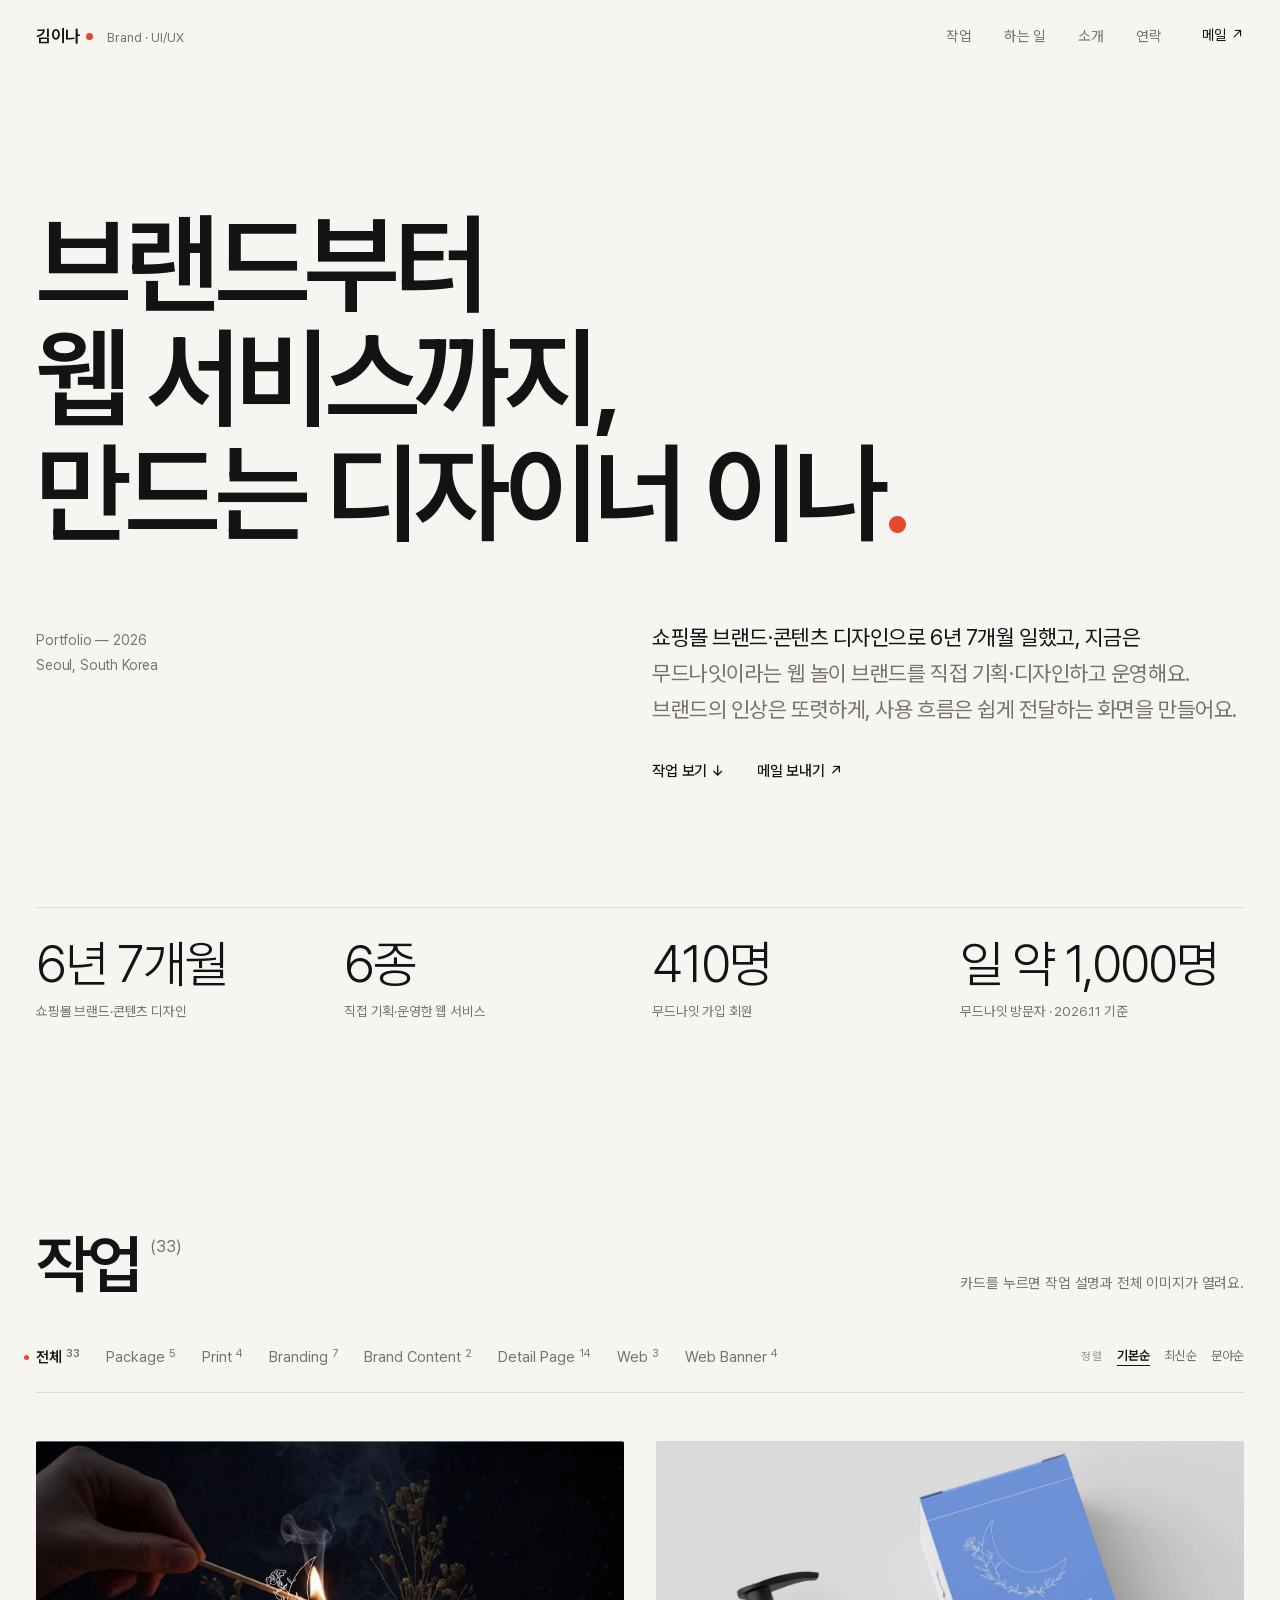
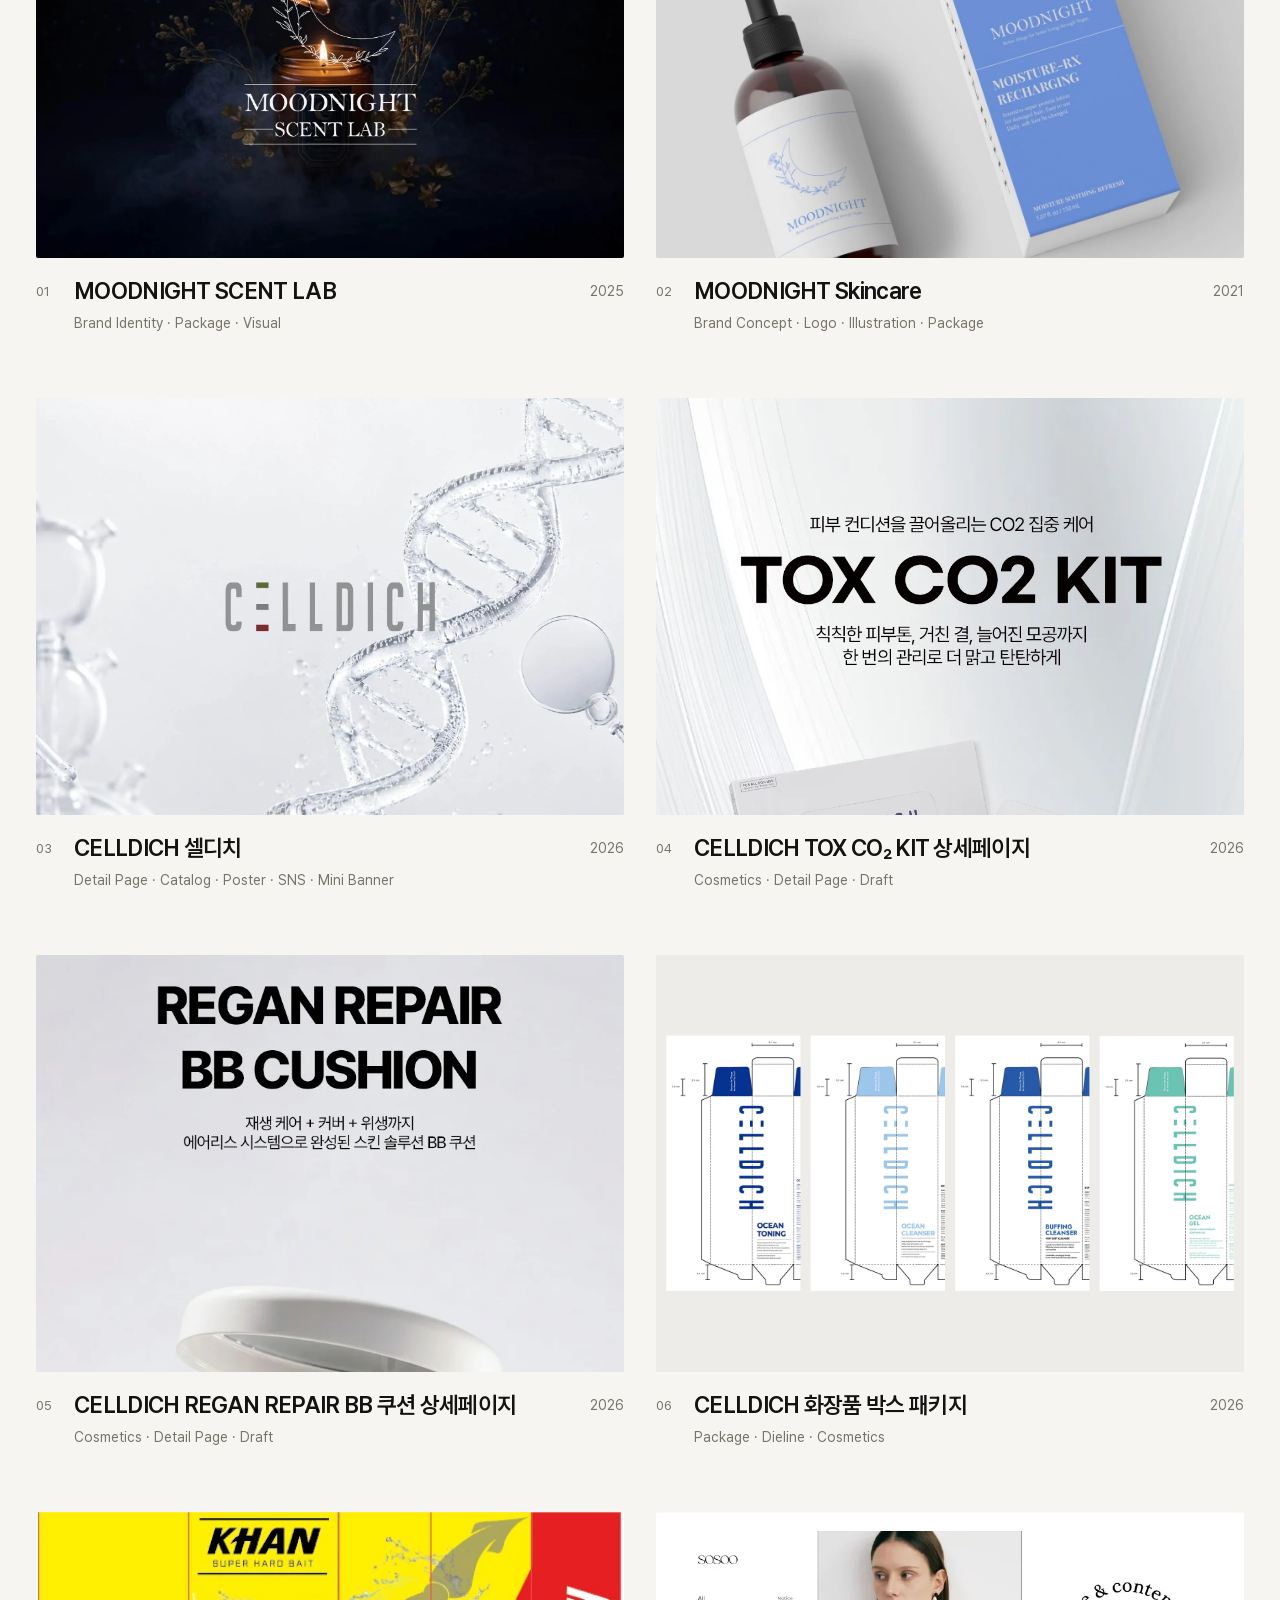
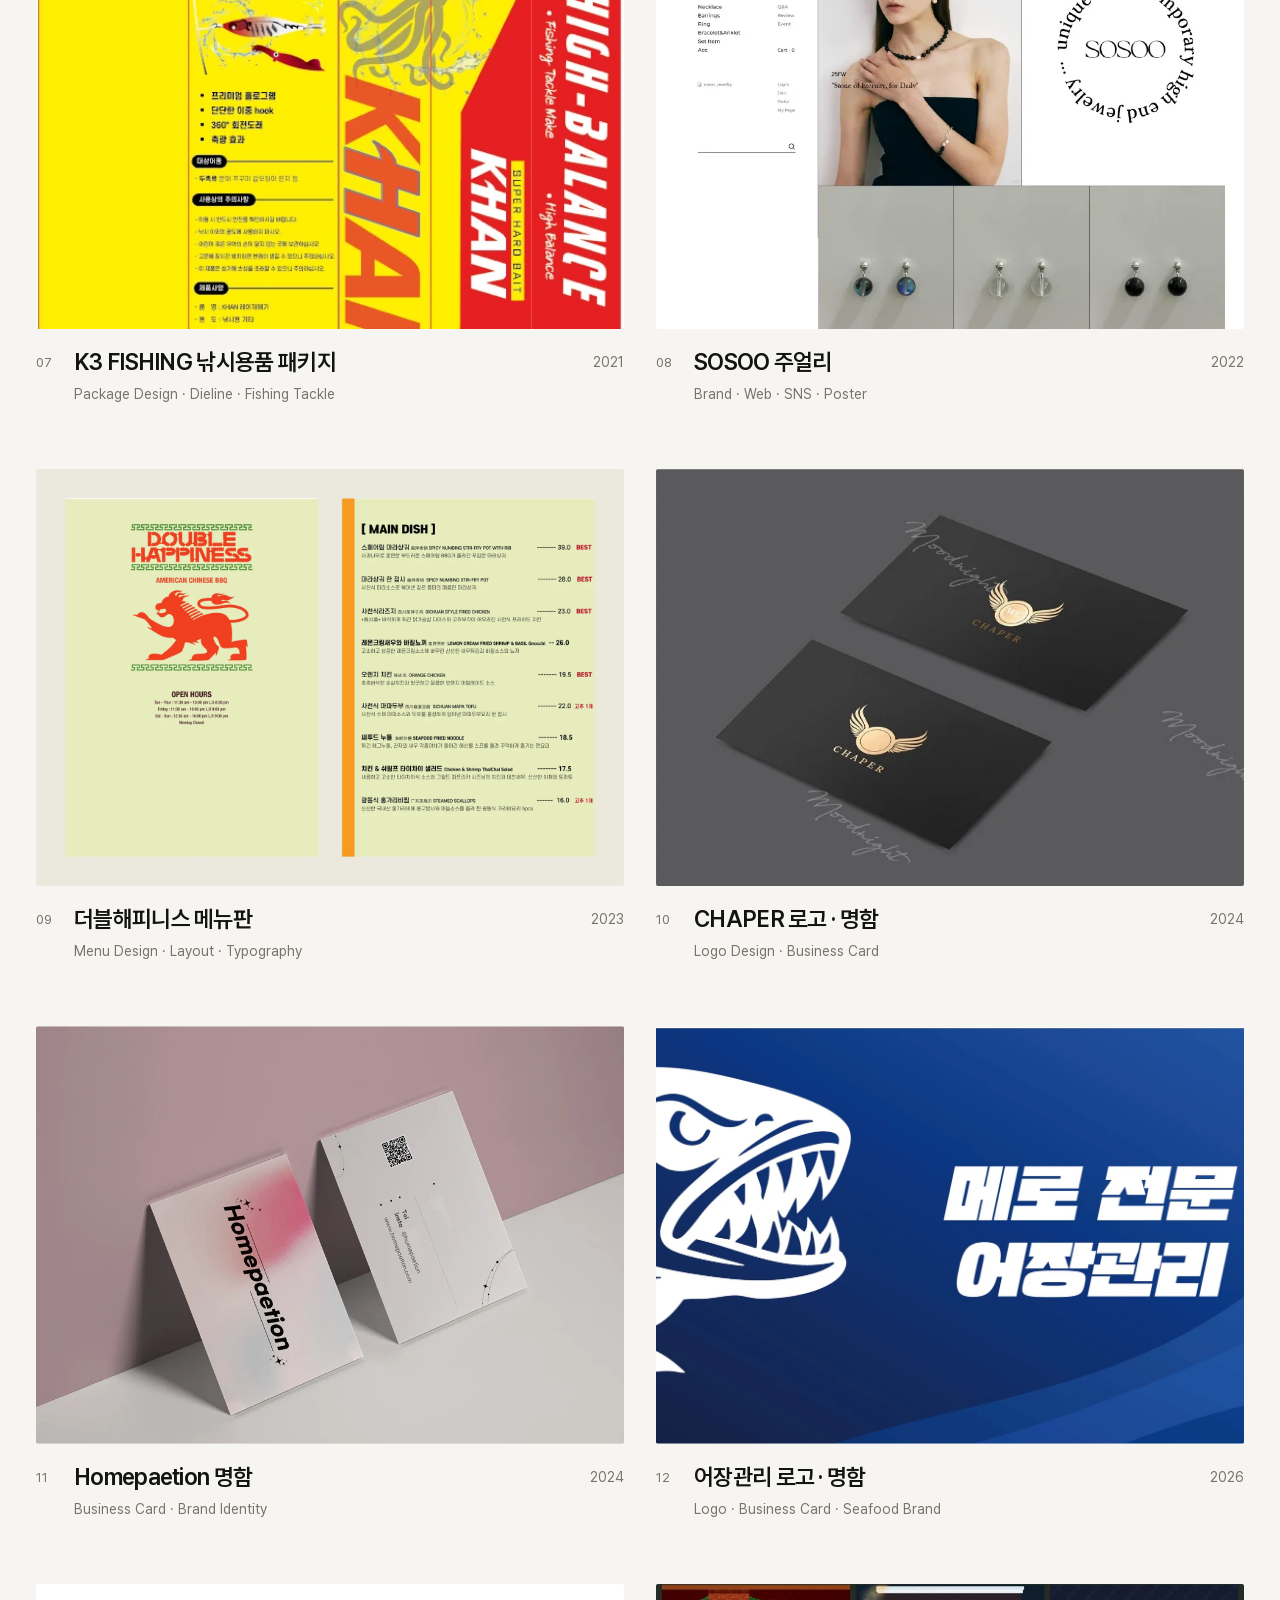
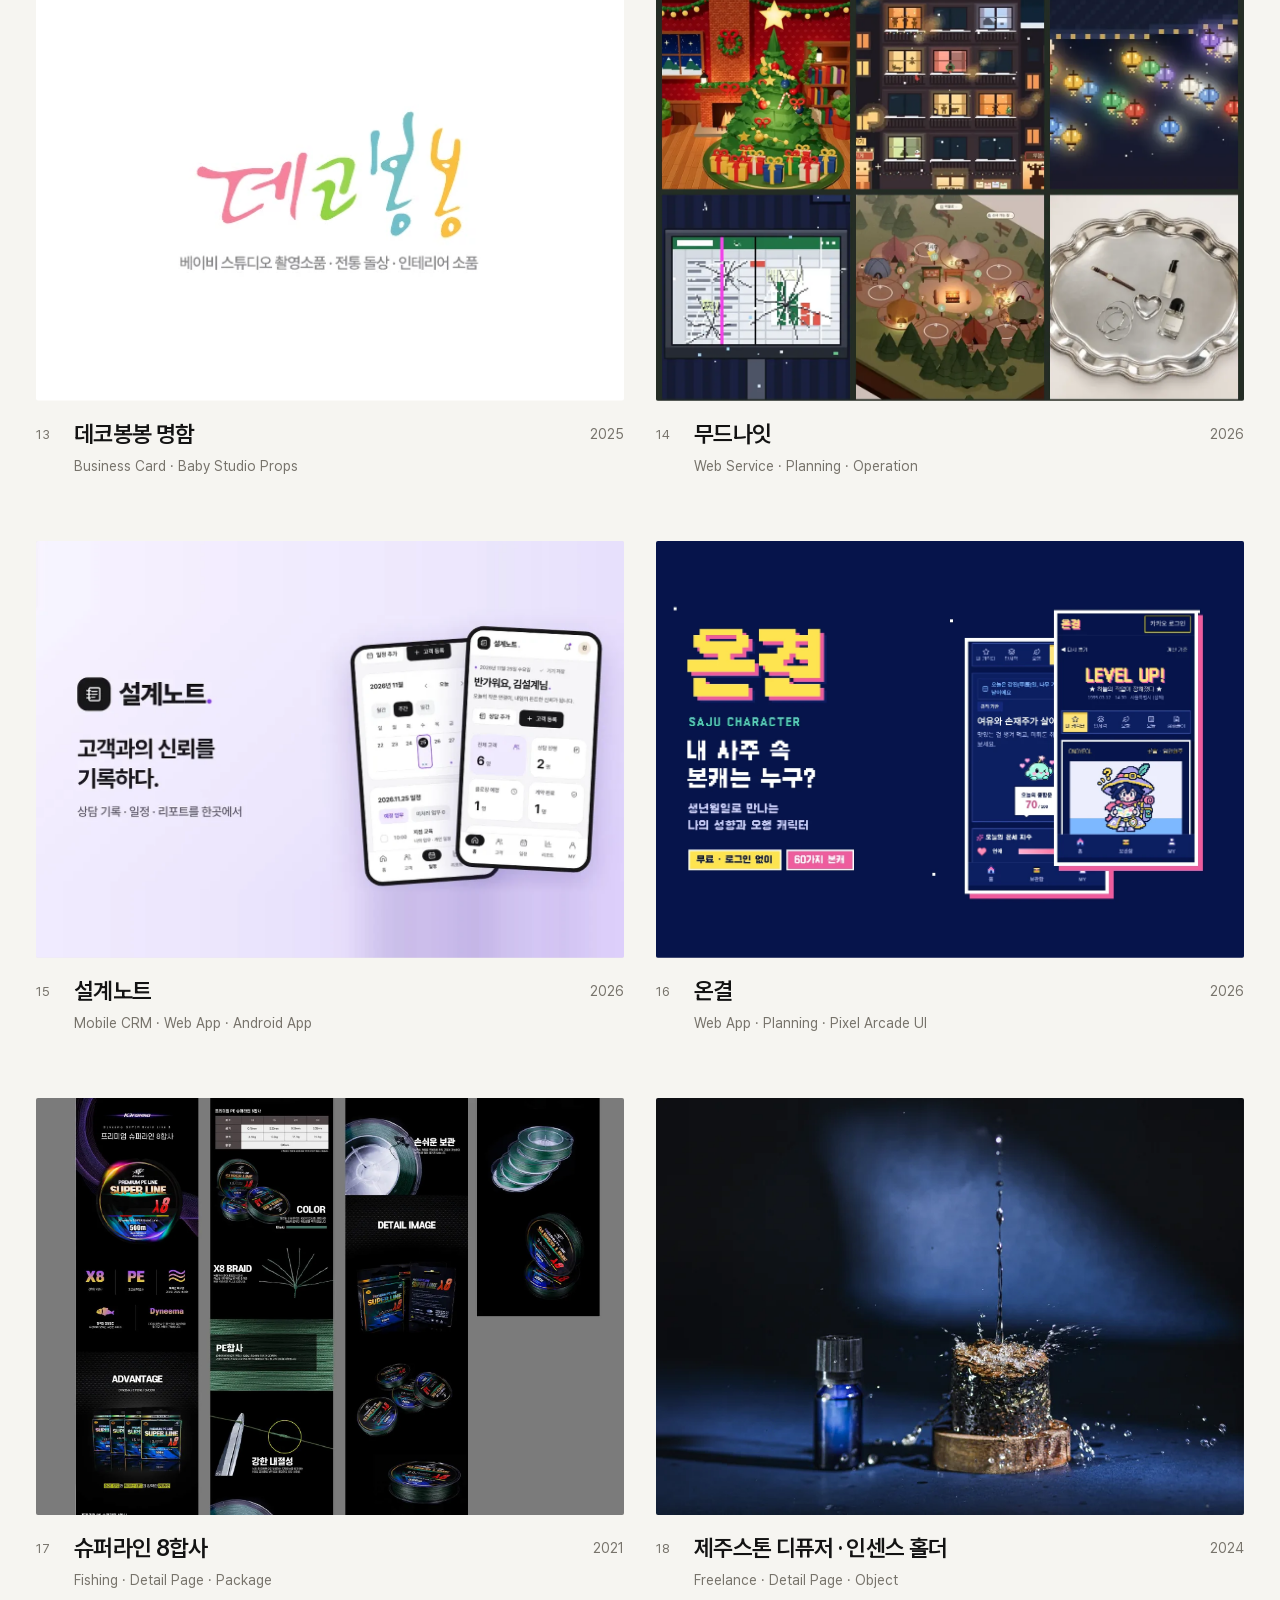
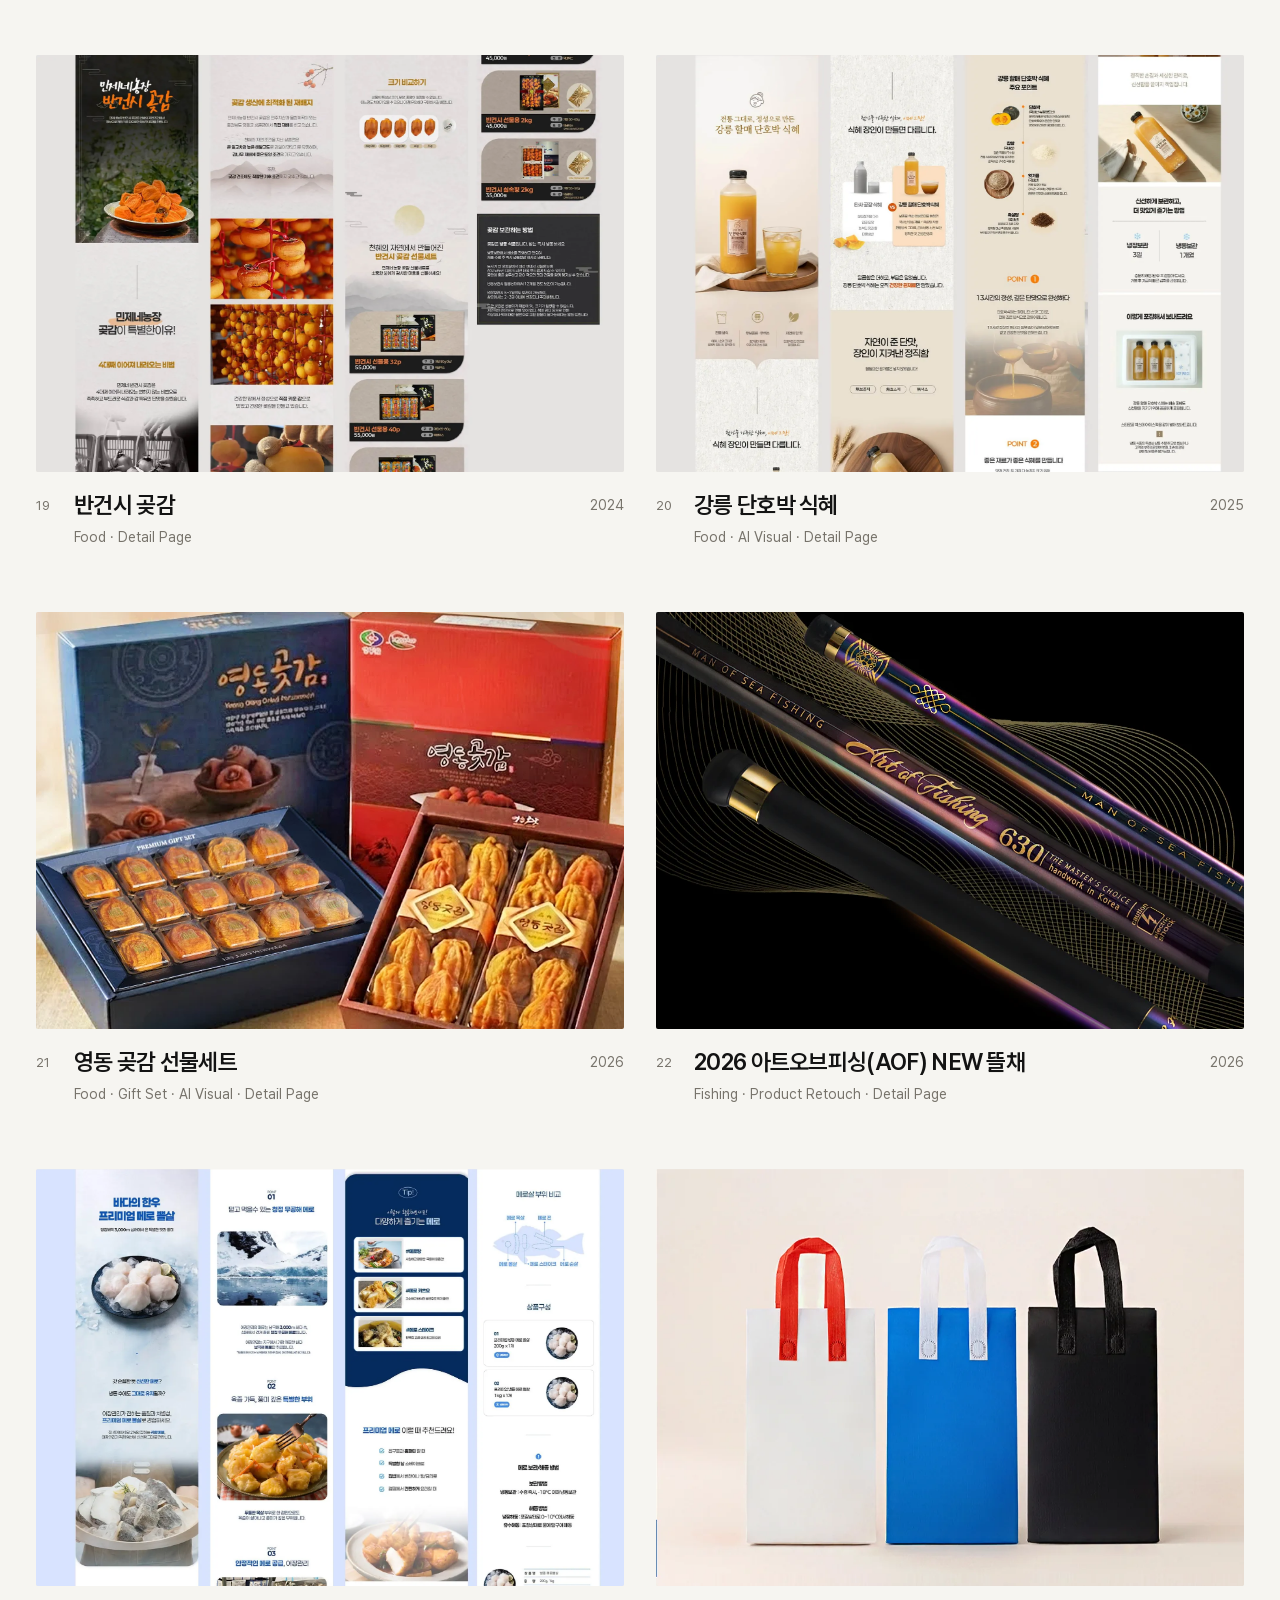
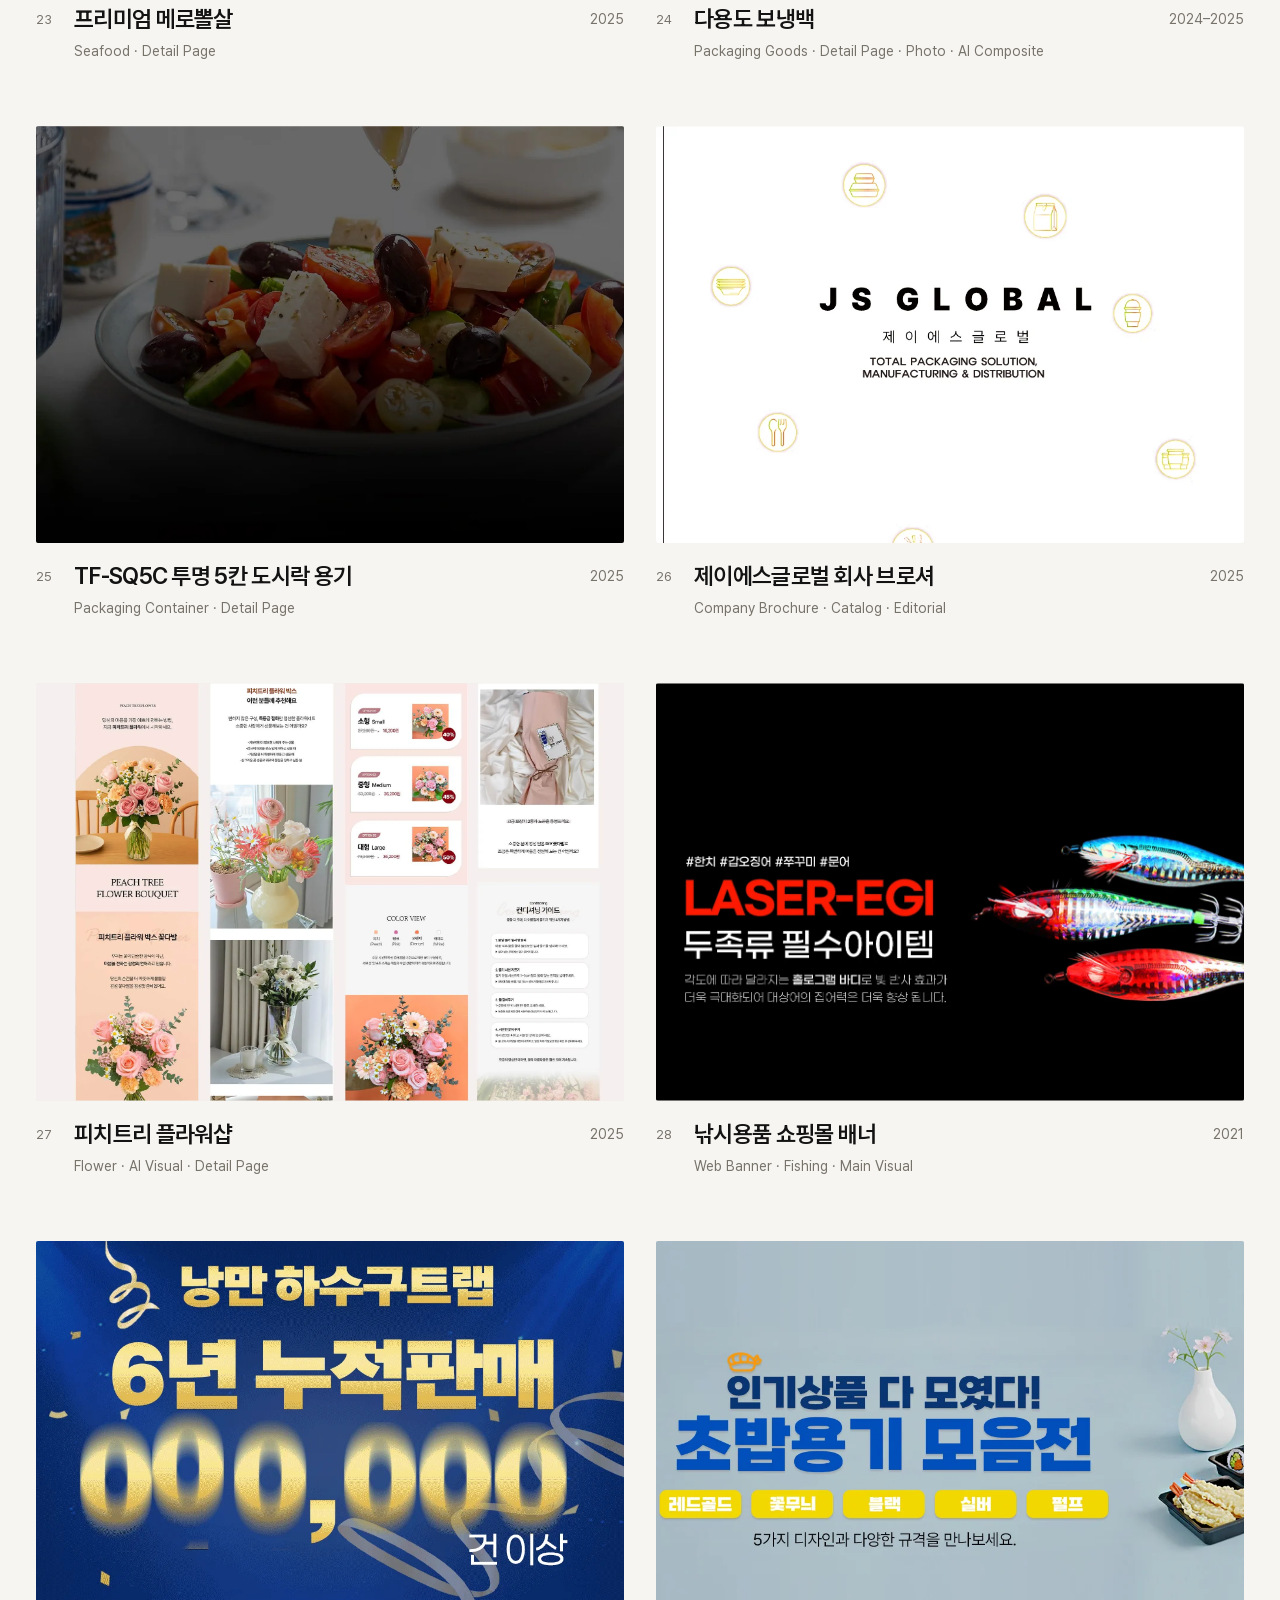
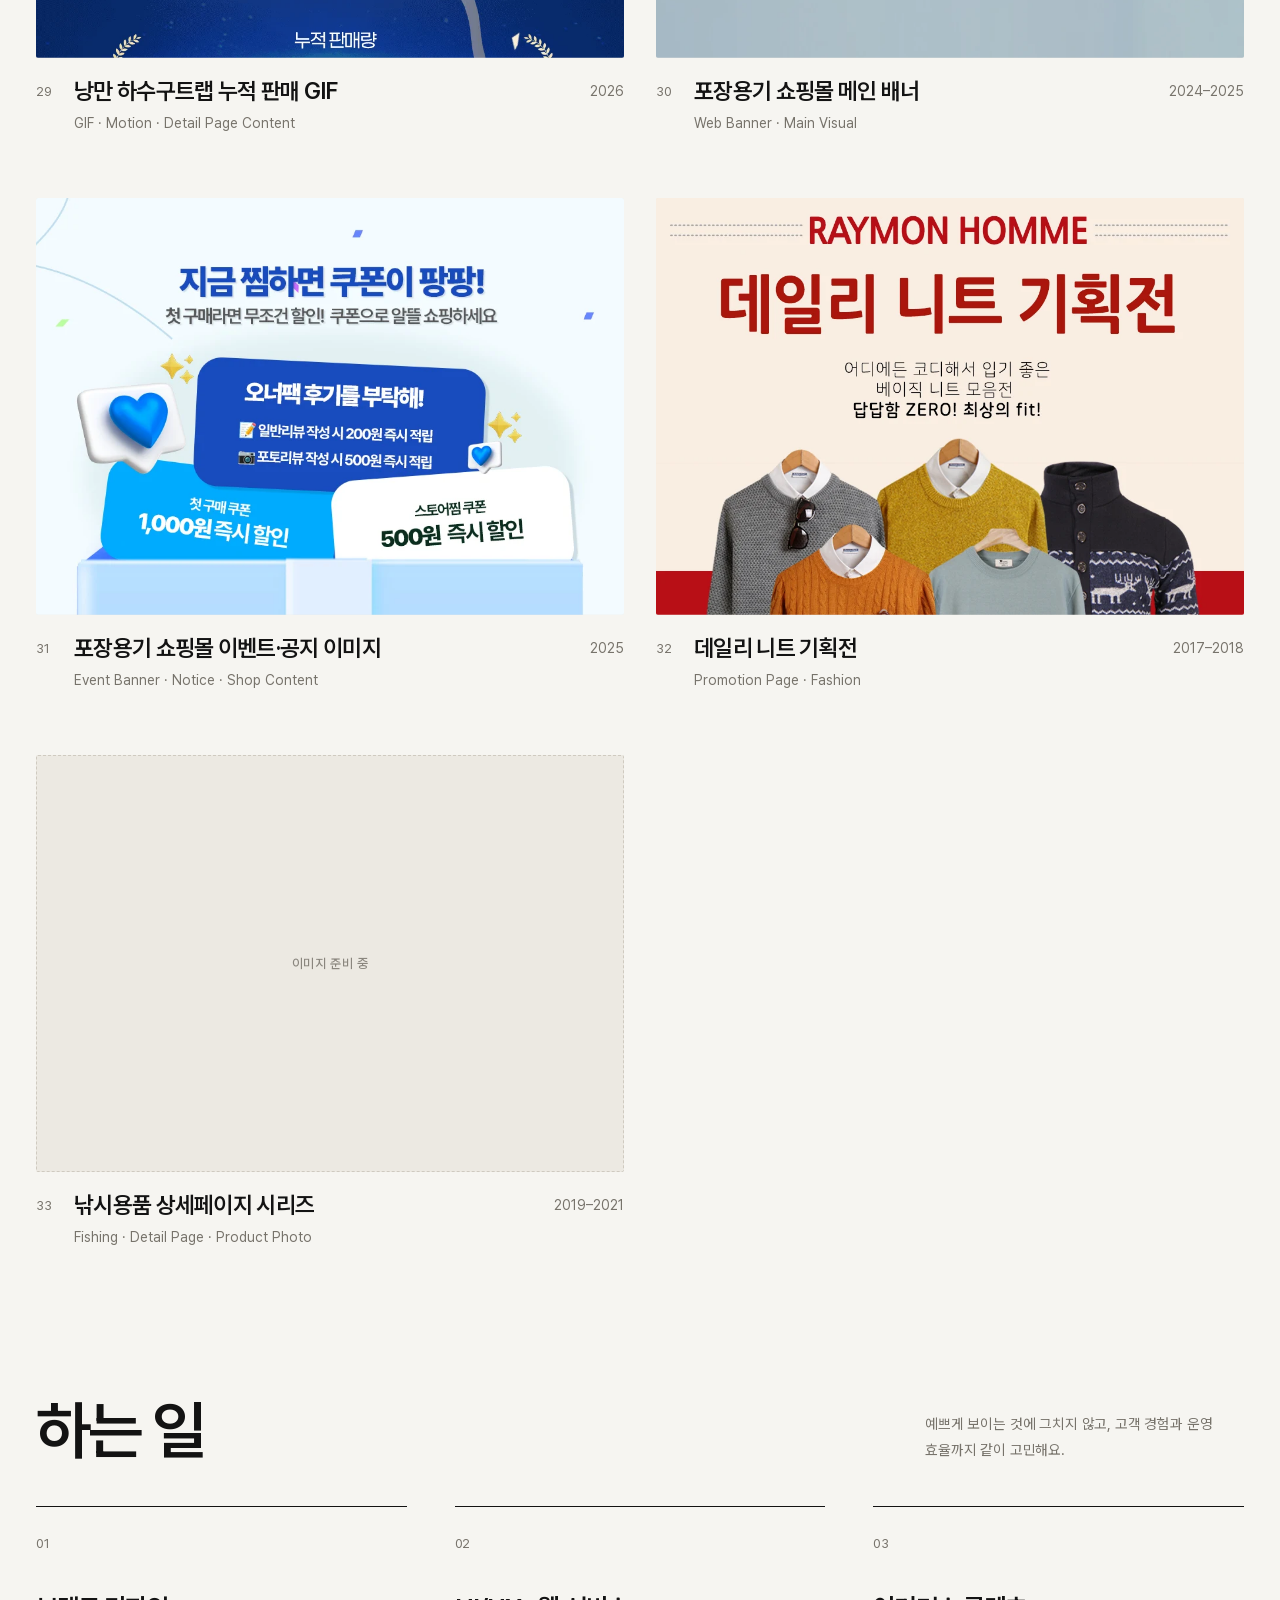
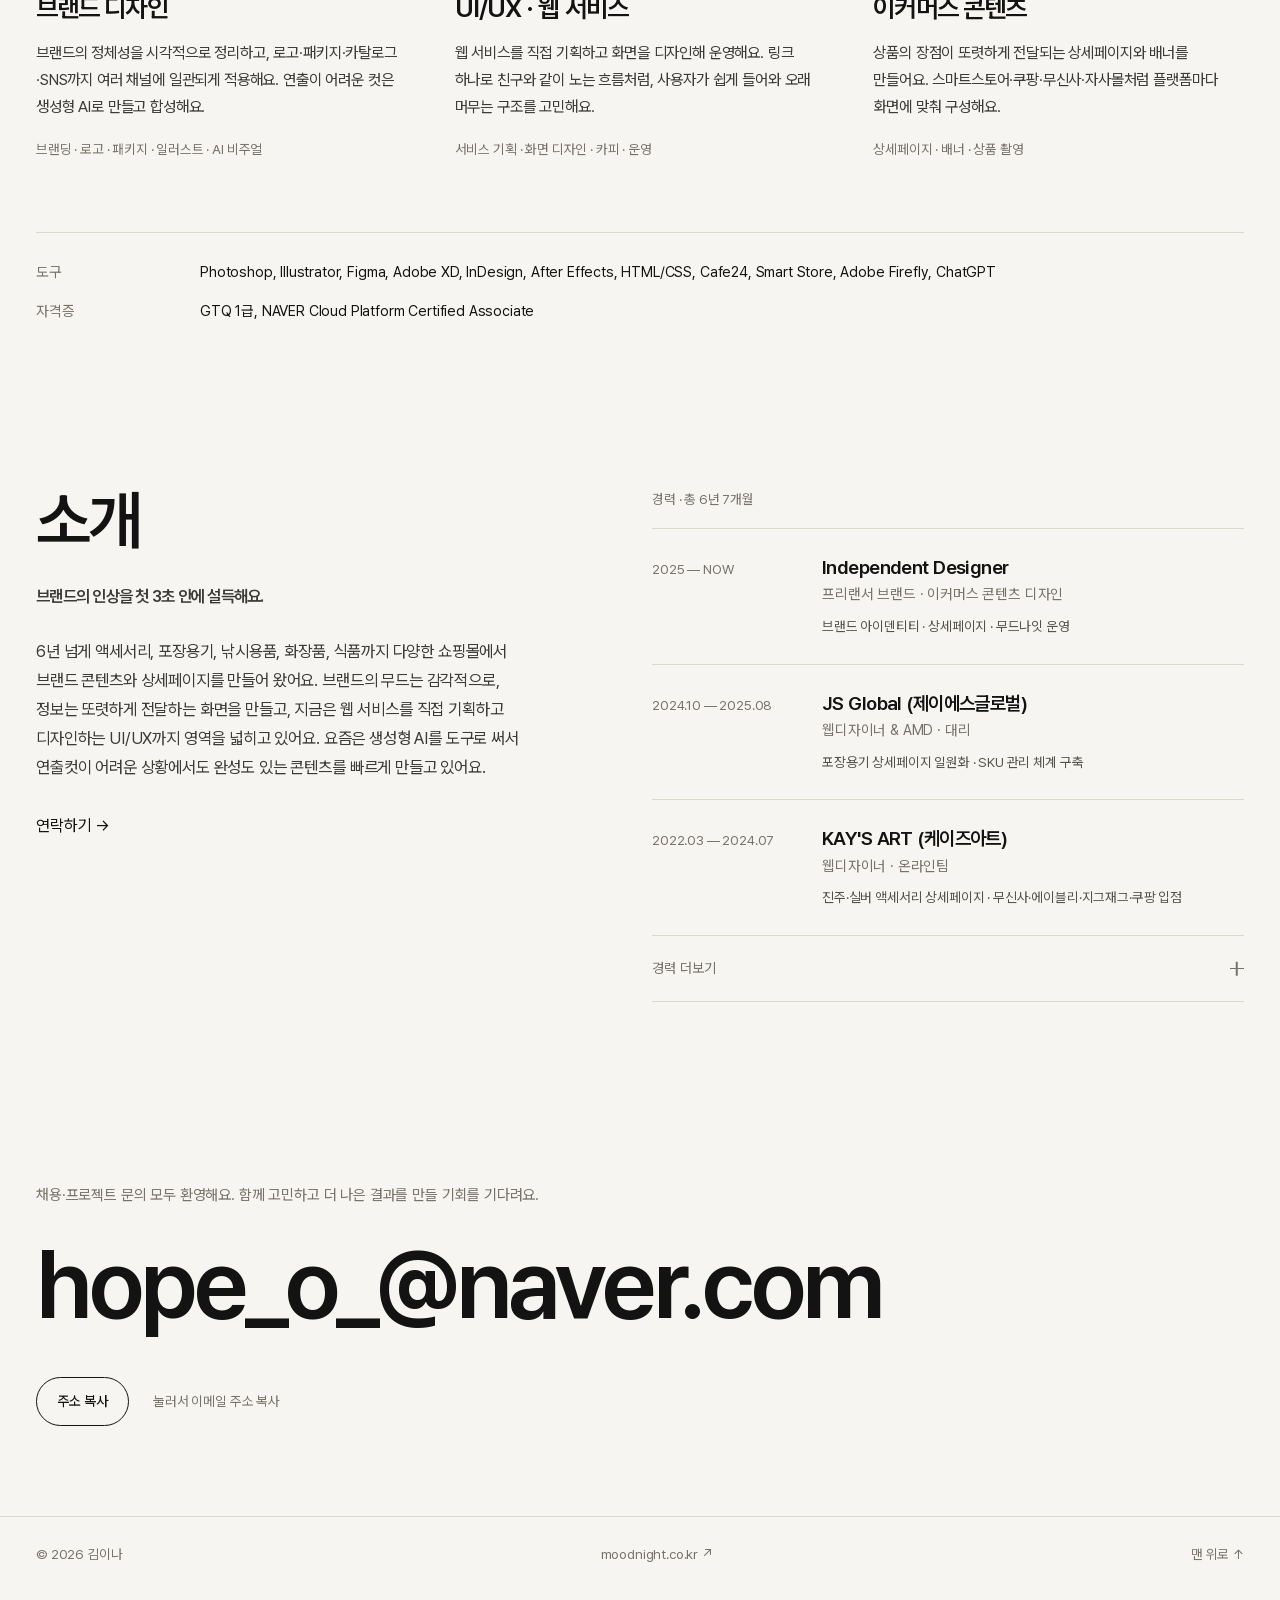
==== commit 12868e28: "작업 목록 정렬 기능 추가 (기본순·최신순·분야순) Co-Authored-By: Claude Sonnet 5.5 <noreply@anthropic.com> Claude-Sessio" ====
--- a/index.html
+++ b/index.html
@@ -55,6 +55,7 @@
 .sec-head h2 sup{font:400 .26em/1 var(--sans);color:var(--mute);margin-left:10px;vertical-align:top;letter-spacing:0;position:relative;top:.4em}
 .sec-head p{margin:0;font-size:14.5px;color:var(--mute);max-width:22em}
 .tabs{display:flex;flex-wrap:wrap;gap:6px 26px;margin:0 0 48px;padding-bottom:18px;border-bottom:1px solid var(--line)}
+.sortbar{margin-left:auto;display:flex;align-items:center;gap:14px;font-size:13px;color:var(--mute)} .sortbar em{font-style:normal;font-size:11px;letter-spacing:.08em;opacity:.7} .sort-button{font-size:13px;color:var(--mute);padding:4px 0;transition:color .3s} .sort-button:hover{color:var(--ink)} .sort-button.active{color:var(--ink);font-weight:600;text-decoration:underline;text-underline-offset:5px} @media(max-width:640px){.sortbar{margin-left:0;width:100%;margin-top:6px}}
 .filter-button{font-size:15px;color:var(--mute);position:relative;transition:color .3s;padding:4px 0}
 .filter-button span{font-size:11px;vertical-align:top;margin-left:4px;color:var(--mute)}
 .filter-button:hover{color:var(--ink)}
@@ -268,6 +269,25 @@
   });
   tabs.appendChild(b);
  });
+ /* ---- 정렬: 기본순 / 최신순 / 분야순 ---- */
+ const CAT_ORDER=['Web','Branding','Print','Brand Content','Detail Page','Web Banner'];
+ const yr=p=>{const m=(p.year||'').match(/\d{4}/g);return m?Math.max(...m.map(Number)):0;};
+ const idx=new Map(projects.map((p,i)=>[p.id,i]));
+ const cmp={
+  default:(a,b)=>idx.get(a.id)-idx.get(b.id),
+  latest:(a,b)=>yr(b)-yr(a)||idx.get(a.id)-idx.get(b.id),
+  category:(a,b)=>(CAT_ORDER.indexOf(a.cat)+1||99)-(CAT_ORDER.indexOf(b.cat)+1||99)||yr(b)-yr(a)||idx.get(a.id)-idx.get(b.id)
+ };
+ const sb=mk('div','sortbar');sb.setAttribute('role','group');sb.setAttribute('aria-label','정렬');sb.append(mk('em',null,'정렬'));
+ [['default','기본순'],['latest','최신순'],['category','분야순']].forEach(([k,label],i)=>{
+  const t=mk('button','sort-button'+(i===0?' active':''),label);t.type='button';t.setAttribute('aria-pressed',i===0?'true':'false');
+  t.addEventListener('click',()=>{
+   sb.querySelectorAll('.sort-button').forEach(x=>{x.classList.toggle('active',x===t);x.setAttribute('aria-pressed',x===t?'true':'false')});
+   [...projects].sort(cmp[k]).forEach(p=>{const c=grid.querySelector('[data-id="'+p.id+'"]');if(c)grid.appendChild(c);});
+  });
+  sb.appendChild(t);
+ });
+ tabs.appendChild(sb);
 })();
 
 /* ---- 모달 ---- */
